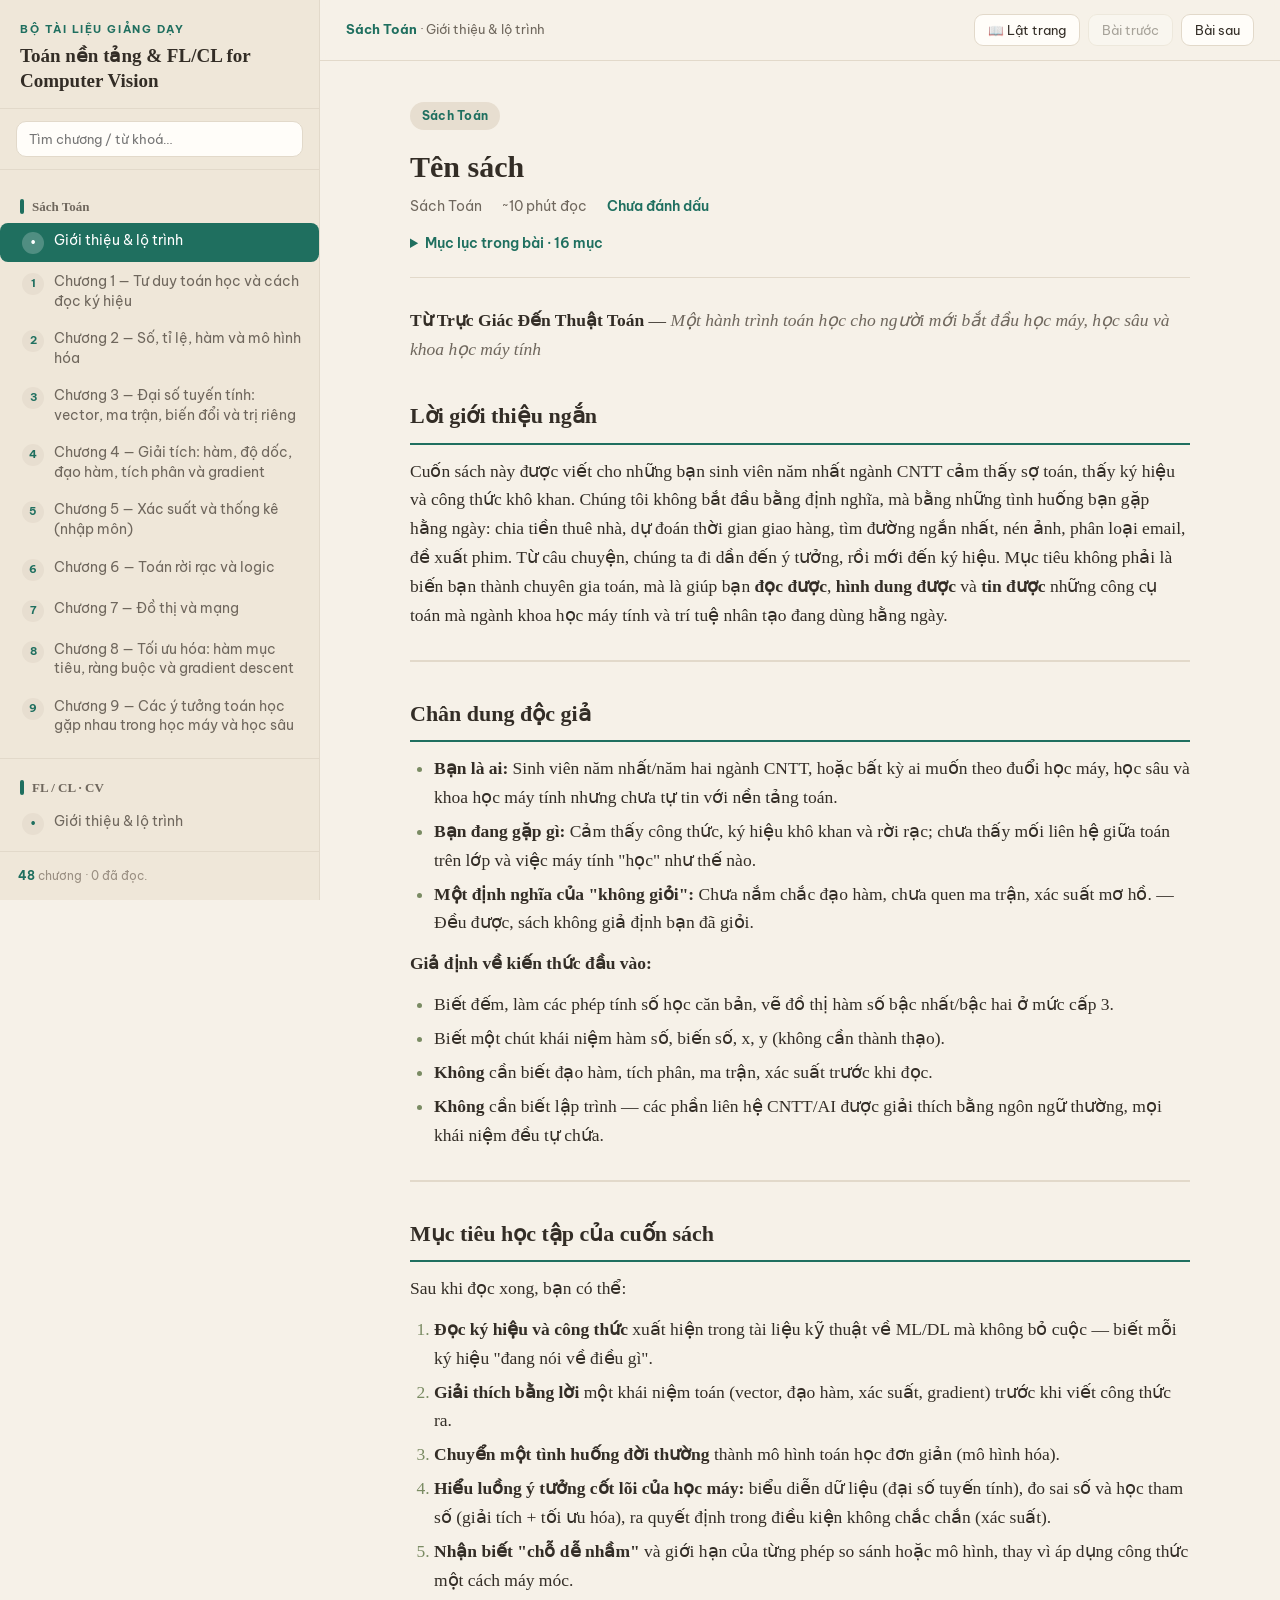
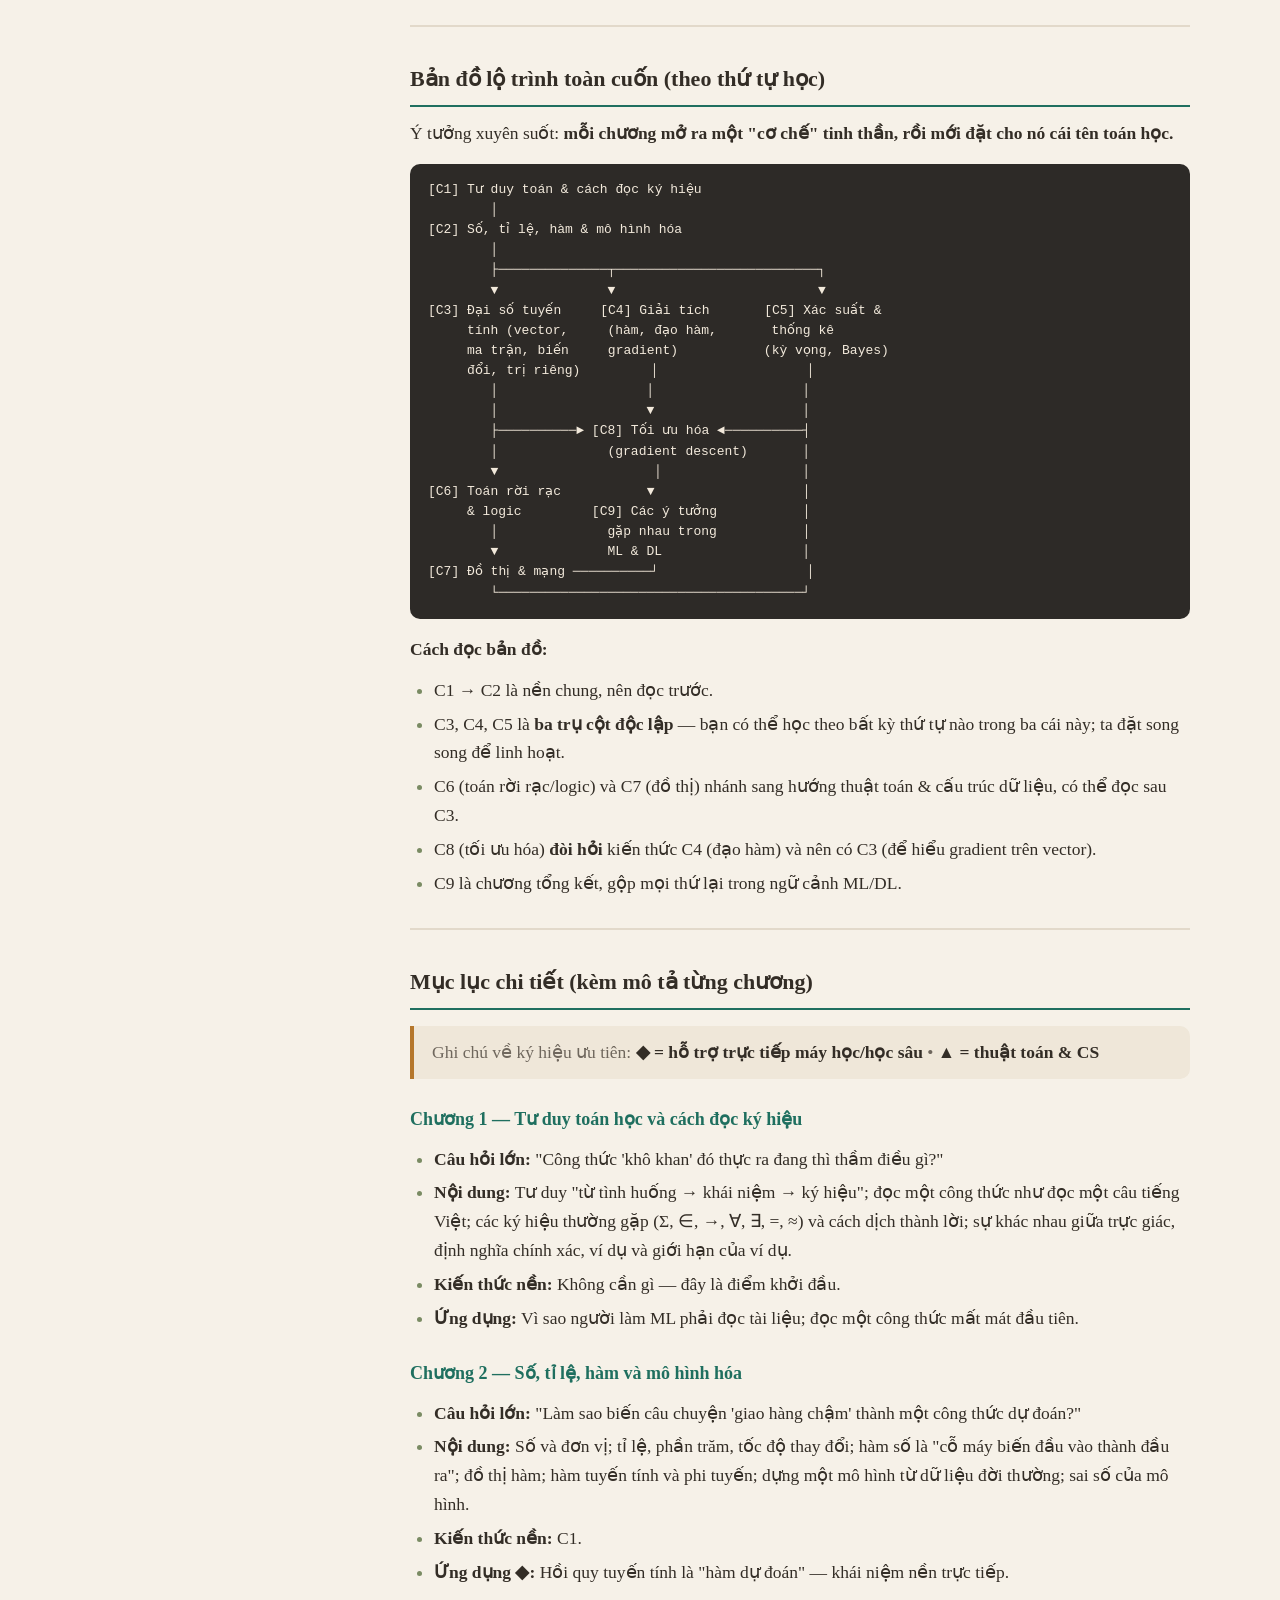
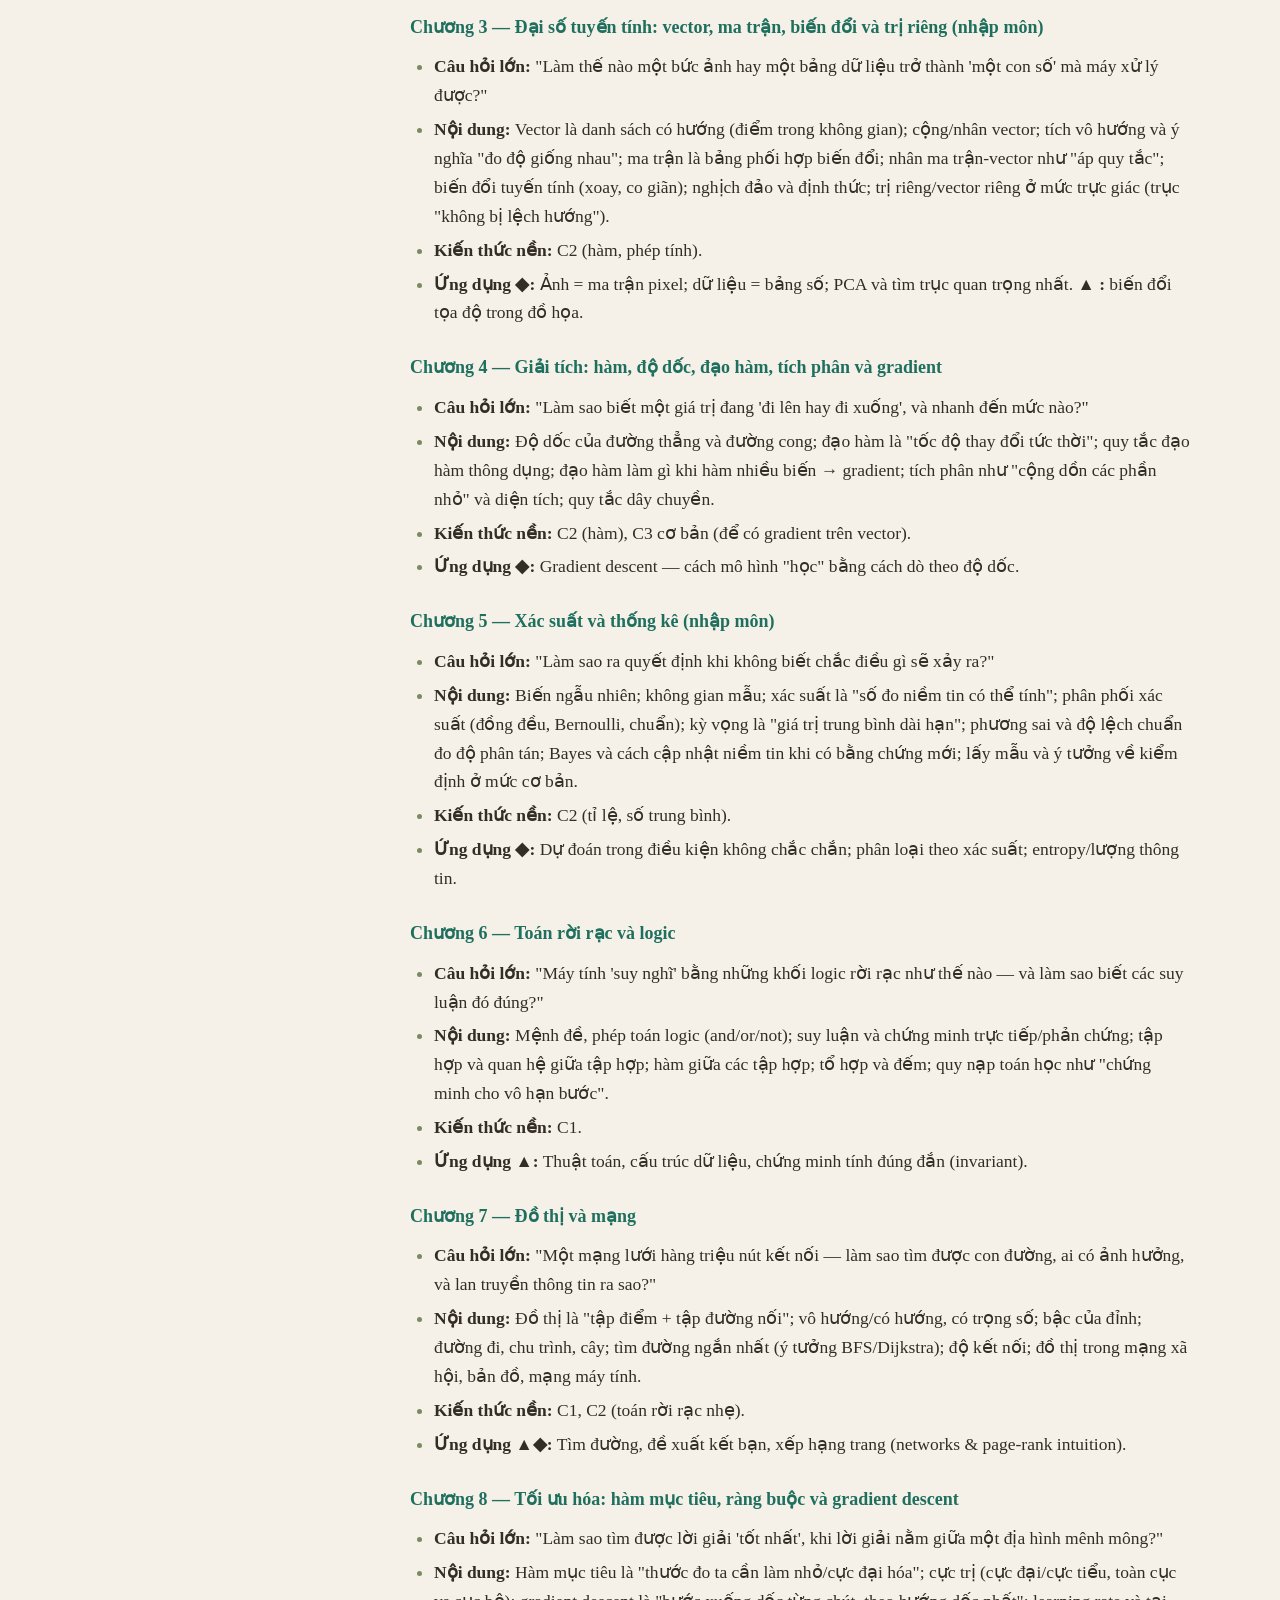
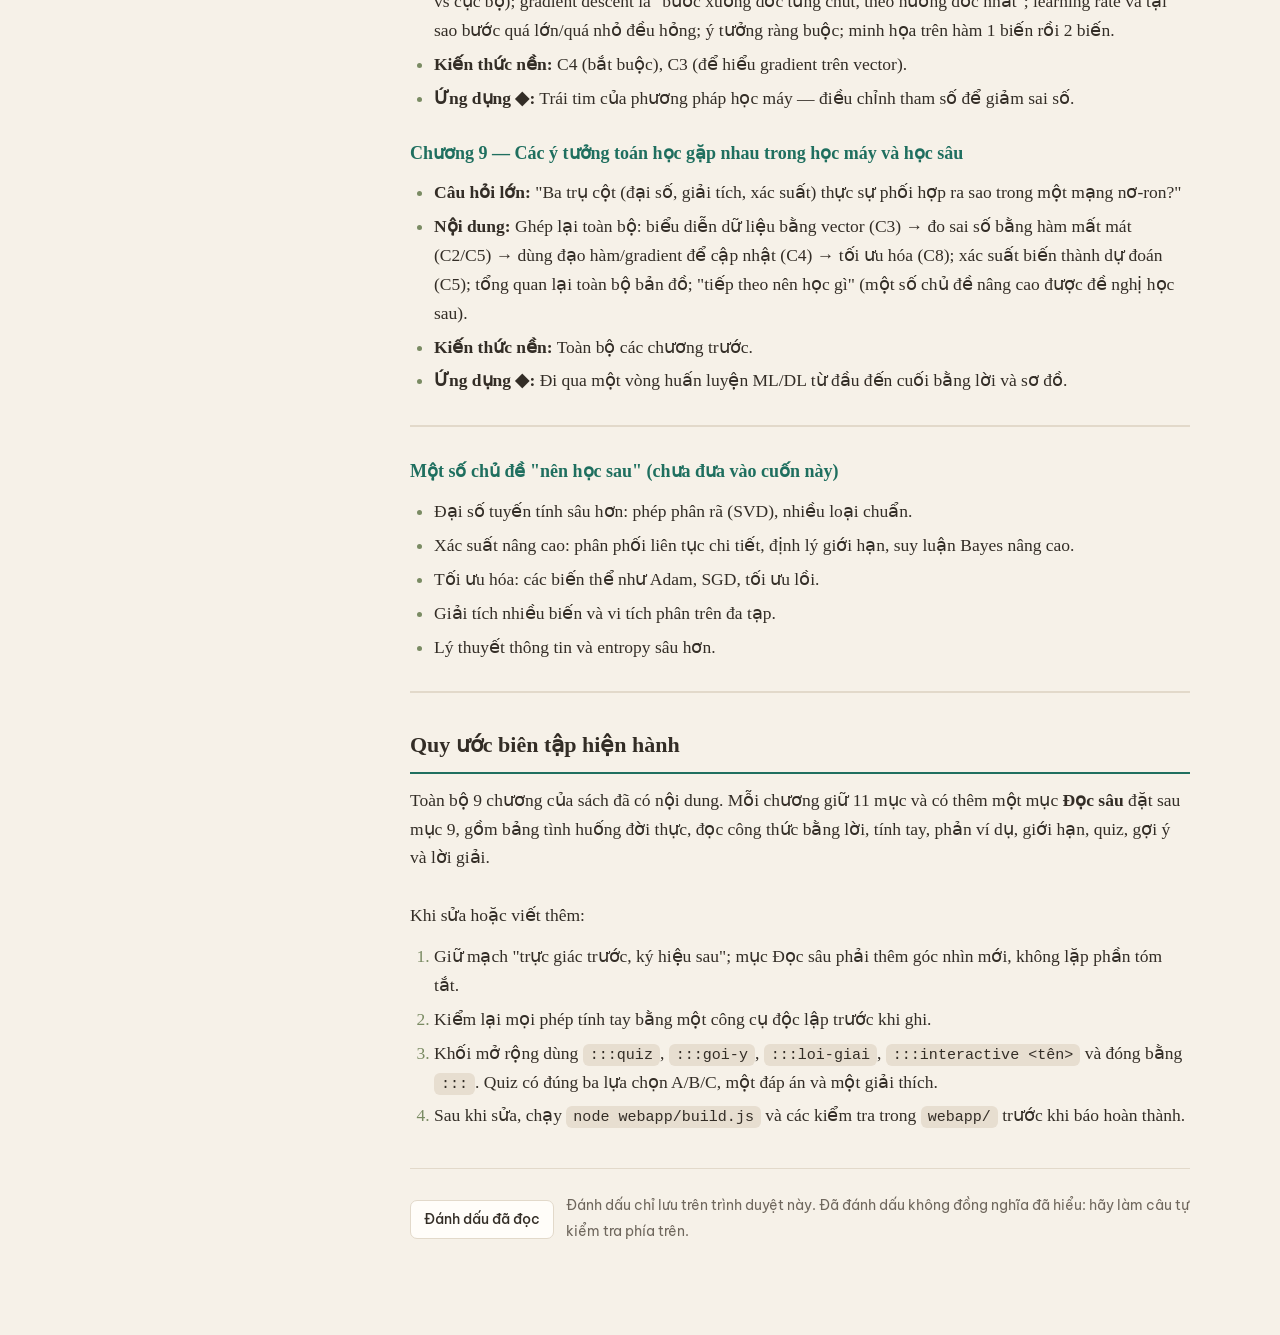
==== index.html @ 3b8aca7b "Publish AI for Math interactive reader Static GitHub Pages build with 50 chapters and 48 browser-bas" ====
<!DOCTYPE html>
<html lang="vi">
<head>
<meta charset="utf-8">
<meta name="viewport" content="width=device-width, initial-scale=1.0">
<title>Kho Tài Liệu Toán &amp; FL/CL-CV</title>
<link rel="preconnect" href="https://fonts.googleapis.com">
<link rel="preconnect" href="https://fonts.gstatic.com" crossorigin>
<link href="https://fonts.googleapis.com/css2?family=Be+Vietnam+Pro:wght@400;500;600;700&family=Noto+Serif+Vietnamese:wght@400;600;700&display=swap" rel="stylesheet">
<style>/* ================== Phong cách tối giản, ấm, responsive ================== */
:root{
  --bg:#f6f1e8;
  --bg-2:#efe7d9;
  --panel:#fffdf9;
  --ink:#332d26;
  --ink-2:#6f675d;
  --muted:#9a8f82;
  --line:#e2d9ca;
  --accent:#1f6f5f;
  --accent-2:#7a8b63;
  --warn:#b5772c;
  --chip:#e7ded0;
  --code-bg:#2d2a27;
  --code-ink:#f2e9db;
  --serif:"Noto Serif Vietnamese","Georgia","Times New Roman",serif;
  --sans:"Be Vietnam Pro",-apple-system,BlinkMacSystemFont,"Segoe UI",Roboto,Arial,sans-serif;
}
*{box-sizing:border-box;margin:0;padding:0}
html{scroll-behavior:smooth}
body{background:var(--bg);color:var(--ink);font-family:var(--sans);line-height:1.65;-webkit-font-smoothing:antialiased}

/* ============ Layout chính ============ */
.app{display:flex;min-height:100vh}
.sidebar{
  width:320px;flex:none;position:sticky;top:0;height:100vh;
  background:var(--bg-2);border-right:1px solid var(--line);
  display:flex;flex-direction:column;
}
.main{flex:1;min-width:0;display:flex;flex-direction:column}

/* ============ Sidebar ============ */
.side-head{padding:20px 20px 14px;border-bottom:1px solid var(--line);flex-shrink:0}
.side-head .kicker{font-size:11px;letter-spacing:.14em;text-transform:uppercase;color:var(--accent);font-weight:700}
.side-head h1{font-family:var(--serif);font-size:19px;line-height:1.3;margin-top:6px;color:var(--ink)}
.side-search{padding:12px 16px;border-bottom:1px solid var(--line);flex-shrink:0}
.side-search input{
  width:100%;padding:9px 12px;border:1px solid var(--line);border-radius:10px;
  background:var(--panel);font-family:inherit;font-size:13px;color:var(--ink);
}
.side-search input:focus{outline:2px solid var(--accent-2);border-color:transparent}
.side-nav{flex:1;overflow-y:auto;padding:10px 0 24px;min-height:0}
.book-label{display:flex;align-items:center;gap:8px;padding:16px 20px 4px;font-family:var(--serif);font-weight:700;font-size:13px;color:var(--ink-2)}
.book-label.top{border-top:1px solid var(--line);margin-top:14px;padding-top:18px}
.book-label .bar{width:4px;height:15px;background:var(--accent);border-radius:2px}
.chapter{
  display:flex;gap:10px;align-items:flex-start;width:100%;text-align:left;
  padding:8px 18px 8px 22px;margin-top:2px;border:none;background:transparent;
  font-family:inherit;font-size:13.5px;line-height:1.45;color:var(--ink-2);
  cursor:pointer;border-radius:8px;word-break:break-word;
}
.chapter:hover{background:var(--chip);color:var(--ink)}
.chapter.active{background:var(--accent);color:#fff}
.chapter .num{
  flex:none;min-width:22px;height:22px;border-radius:11px;padding:0 5px;
  display:flex;align-items:center;justify-content:center;
  background:var(--chip);color:var(--accent);font-size:11px;font-weight:700;margin-top:1px;
}
.chapter.active .num{background:rgba(255,255,255,.22);color:#fff}
.chapter .t{flex:1}
.side-foot{padding:14px 18px;border-top:1px solid var(--line);flex-shrink:0;font-size:12px;color:var(--muted)}
.side-foot b{color:var(--accent)}

/* ============ Thanh trên ============ */
.topbar{
  display:flex;align-items:center;justify-content:space-between;gap:12px;
  padding:14px 26px;border-bottom:1px solid var(--line);
  position:sticky;top:0;background:rgba(246,241,232,.92);backdrop-filter:blur(5px);z-index:5;
}
.crumb{font-size:13px;color:var(--muted);min-width:0}
.crumb b{color:var(--accent)}
#crumbChap{color:var(--ink-2);overflow-wrap:anywhere}
.controls{display:flex;gap:8px;flex-wrap:wrap;justify-content:flex-end}
.navbtn{
  border:1px solid var(--line);background:var(--panel);color:var(--ink);
  padding:7px 13px;border-radius:9px;font-size:12.5px;cursor:pointer;font-family:inherit;
}
.navbtn:hover{border-color:var(--accent);color:var(--accent)}
.navbtn:disabled{opacity:.4;cursor:default}

/* ============ Nội dung bài học ============ */
.lesson{max-width:860px;width:100%;margin:0 auto;padding:40px 40px 90px}
.lesson-tag{
  display:inline-block;padding:4px 12px;border-radius:20px;margin-bottom:18px;
  background:var(--chip);color:var(--accent);font-size:12px;font-weight:700;letter-spacing:.02em;
}
.content{font-family:var(--serif);font-size:17.5px;color:var(--ink)}
.content h1{font-size:30px;line-height:1.25;margin-bottom:10px}
.content h2{font-size:22px;margin:34px 0 12px;padding-bottom:8px;border-bottom:2px solid var(--accent)}
.content h3{font-size:18px;margin:26px 0 8px;color:var(--accent)}
.content h4{font-size:16px;margin:20px 0 6px}
.content p{margin:12px 0}
.content strong{color:var(--ink)}
.content em{color:var(--ink-2)}
.content ul,.content ol{margin:10px 0 10px 24px}
.content li{margin:5px 0}
.content li::marker{color:var(--accent-2)}
.content a{color:var(--accent);text-decoration:none;border-bottom:1px solid var(--accent-2)}
.content blockquote{
  border-left:4px solid var(--warn);background:var(--bg-2);padding:12px 18px;margin:16px 0;
  border-radius:0 10px 10px 0;color:var(--ink-2);
}
.content blockquote em{color:inherit;font-weight:600}
.content p code,.content li code,.content h2 code,.content h3 code,.content td code{
  background:var(--chip);color:var(--ink);padding:2px 7px;border-radius:6px;
  font-size:.86em;font-family:ui-monospace,SFMono-Regular,Menlo,monospace;
}
.content pre{
  background:var(--code-bg);color:var(--code-ink);padding:16px 18px;border-radius:10px;
  overflow-x:auto;margin:16px 0;font-size:13px;line-height:1.55;
  font-family:ui-monospace,SFMono-Regular,Menlo,monospace;
}
.content pre code{background:none;color:inherit;padding:0;font-size:inherit}
.content table{border-collapse:collapse;margin:16px 0;width:100%;font-size:14.5px;font-family:var(--sans);display:block;overflow-x:auto}
.content th,.content td{border:1px solid var(--line);padding:8px 11px;text-align:left;vertical-align:top}
.content th{background:var(--chip);color:var(--accent);font-weight:700}
.content tr:nth-child(even) td{background:var(--bg-2)}
.content hr{border:none;border-top:2px solid var(--line);margin:30px 0}

/* ============ Nút ẩn/hiện sidebar (desktop) ============ */
.side-toggle{
  display:none;align-items:center;justify-content:center;
  position:fixed;z-index:40;top:12px;left:12px;width:40px;height:40px;
  border:1px solid var(--line);background:var(--panel);color:var(--ink);
  font-size:18px;border-radius:12px;cursor:pointer;box-shadow:0 2px 10px rgba(0,0,0,.08);
}
/* overlay */
.sb-overlay{display:none;position:fixed;inset:0;background:rgba(40,32,24,.4);z-index:20}

/* ============ Flipbook ============ */
.reading--flip .lesson{background:var(--panel);border:1px solid var(--line);border-radius:14px;box-shadow:0 14px 40px rgba(0,0,0,.10);margin-top:24px}
.flip-header{display:flex;align-items:center;justify-content:space-between;gap:10px;margin-bottom:20px;padding:10px 14px;background:var(--bg);border:1px solid var(--line);border-radius:10px}
.flip-header .flip-pages{font-size:13px;color:var(--muted);font-weight:600}
.flip-btn{border:1px solid var(--line);background:var(--panel);color:var(--ink);padding:6px 12px;border-radius:8px;cursor:pointer;font-size:13px}
.flip-btn:hover{border-color:var(--accent);color:var(--accent)}
.page-turn{animation:pageTurn .5s ease}
@keyframes pageTurn{0%{transform:rotateY(-10deg) scale(.99);opacity:.9}100%{transform:rotateY(0) scale(1);opacity:1}}

/* ============ Responsive ============ */
@media (max-width:960px){
  .sidebar{position:fixed;left:0;top:0;height:100vh;width:min(88vw,330px);transform:translateX(-100%);transition:transform .28s ease;z-index:30;box-shadow:8px 0 30px rgba(0,0,0,.12)}
  body.sb-open .sidebar{transform:translateX(0)}
  body.sb-open .sb-overlay{display:block}
  .side-toggle{display:flex}
  .lesson{padding:28px 20px 80px}
  .topbar{padding-left:64px}
  .side-head{padding-top:60px}
  .content{font-size:17px}
}
@media (max-width:560px){
  .topbar{align-items:flex-start;flex-direction:column;padding:12px 16px 12px 64px}
  .controls{width:100%;justify-content:flex-start}
  .crumb{font-size:12.5px}
  .content h1{font-size:25px}
  .lesson{padding:22px 16px 70px}
}
/* Bài mẫu: typography, SVG and controls are self-contained after build. */
.vector-lesson{font-family:var(--sans);font-size:1rem;line-height:1.8}
.vector-lesson h1{font-family:var(--serif);font-size:clamp(2rem,4vw,2.9rem);line-height:1.22;letter-spacing:-.035em;margin:14px 0 18px;max-width:650px}
.vector-lesson h2{font-family:var(--serif);font-size:1.6rem;line-height:1.4;margin:0 0 18px;letter-spacing:-.02em}
.vector-lesson h3{font-size:1.08rem;margin:20px 0 10px}
.vector-lesson p{margin:12px 0}
.vector-lesson strong{font-weight:650}
.vector-lesson .eyebrow{font-size:.8rem;text-transform:uppercase;letter-spacing:.13em;color:var(--accent);font-weight:700}
.vector-lesson .lede{font-size:1.12rem;color:var(--ink-2);max-width:650px}
.vector-lesson .reading-meta{font-size:.84rem;color:var(--ink-2);margin:22px 0}
.lab-nav{display:flex;flex-wrap:wrap;gap:6px 18px;border-top:1px solid var(--line);border-bottom:1px solid var(--line);padding:14px 0;margin:28px 0 38px}
.lab-nav button{font:inherit;font-size:.9rem;color:var(--accent);background:none;border:0;border-bottom:1px solid transparent;cursor:pointer;padding:3px 0}
.lab-nav button:hover{border-bottom-color:var(--accent)}
.vector-lesson section{margin:44px 0;scroll-margin-top:145px}
.lab-question{padding:20px 24px;background:var(--bg-2);border-left:3px solid var(--accent);margin:24px 0}
.lab-question p{margin:4px 0}
.lab-note{border-left:3px solid var(--warn);padding:4px 18px;margin:20px 0;color:var(--ink-2);font-size:.94rem}
.lab-table-wrap{overflow-x:auto;border:1px solid var(--line);border-radius:10px;margin:22px 0}
.lab-table{border-collapse:collapse;width:100%;min-width:580px;text-align:left;font-size:.9rem;line-height:1.6}
.lab-table th{background:var(--bg-2);font-weight:600;color:var(--accent)}
.lab-table th,.lab-table td{padding:14px 16px;border-bottom:1px solid var(--line);vertical-align:top}
.lab-table tr:last-child td{border-bottom:0}
.lab-table td:first-child{font-weight:600;min-width:120px}
.lab-equation{font-family:var(--serif);text-align:center;background:var(--panel);border:1px solid var(--line);border-radius:10px;margin:18px 0;padding:22px 15px;font-size:1.25rem;overflow-x:auto}
.lab-equation small{display:block;font:400 .9rem/1.7 var(--sans);color:var(--ink-2);margin-top:12px}
.lab-fraction{display:inline-flex;vertical-align:middle;flex-direction:column;line-height:1.45;margin:0 5px;text-align:center}
.lab-fraction>span:first-child{border-bottom:1px solid currentColor;padding:0 9px 3px}
.lab-fraction>span:last-child{padding-top:3px}
.vector-lesson code{font-family:ui-monospace,monospace;font-size:.9em;background:var(--chip);padding:2px 5px;border-radius:4px}
.vector-lesson a{color:var(--accent);text-underline-offset:4px}
.vector-lesson ul,.vector-lesson ol{margin:14px 0 14px 24px}
.vector-lesson li{padding-left:4px;margin:8px 0}
.lab-worked{display:grid;grid-template-columns:34px 1fr;gap:12px;margin:20px 0}
.lab-worked .step{color:var(--accent);font-weight:700;border-top:1px solid var(--accent);padding-top:12px}
.lab-worked p{margin:8px 0 20px}
.lab-worked h3{margin:8px 0 4px}
.lab-workbench{background:var(--panel);border:1px solid var(--line);border-radius:14px;overflow:hidden;margin:24px 0}
.lab-workbench-head{display:flex;align-items:center;justify-content:space-between;gap:12px;padding:18px 22px;border-bottom:1px solid var(--line)}
.lab-workbench-head h3{margin:0;font-size:1rem}
.lab-btn{font:500 .88rem/1.5 var(--sans);padding:8px 13px;border:1px solid var(--line);border-radius:7px;background:var(--panel);color:var(--ink);cursor:pointer}
.lab-btn:hover{border-color:var(--accent);color:var(--accent)}
.lab-btn[aria-pressed=true]{border-color:var(--accent);background:var(--accent);color:white}
.lab-presets{display:flex;flex-wrap:wrap;gap:7px;padding:18px 22px 0}
.lab-body{display:grid;grid-template-columns:minmax(0,1.25fr) minmax(210px,1fr);align-items:center;gap:20px;padding:16px 22px 22px}
.lab-plot{min-width:0}
.lab-plot svg{display:block;width:100%;height:auto;max-height:380px;background:#faf8f3;border:1px solid var(--line);border-radius:10px}
.lab-plot figcaption{font-size:.82rem;color:var(--ink-2);margin:9px 0 0}
.lab-control{margin:14px 0 22px}
.lab-control label{display:flex;justify-content:space-between;gap:6px;font-size:.9rem;font-weight:500}
.lab-control output{font-variant-numeric:tabular-nums;color:var(--accent);font-weight:700}
.lab-control input{width:100%;accent-color:var(--accent);height:30px;margin-top:5px;cursor:pointer}
.lab-control .range-ends{display:flex;justify-content:space-between;font-size:.78rem;color:var(--ink-2)}
.lab-values{display:grid;grid-template-columns:repeat(4,minmax(0,1fr));border-top:1px solid var(--line)}
.lab-values>div{padding:14px 10px;text-align:center;border-right:1px solid var(--line)}
.lab-values>div:last-child{border:0}
.lab-values dt{color:var(--ink-2);font-size:.82rem}
.lab-values dd{font-family:var(--serif);font-weight:600;font-size:1.45rem;font-variant-numeric:tabular-nums;line-height:1.5;margin:4px 0}
.lab-values dd.is-undefined{font-family:var(--sans);font-size:.85rem;line-height:2.5}
.lab-observation{border-top:1px solid var(--line);padding:15px 22px;background:#edf2e9;font-size:.92rem;min-height:80px}
.lab-observation p{margin:0}
.lab-a{color:#1f6f5f;font-weight:700}
.lab-b{color:#ad542f;font-weight:700}
.lab-coordinate{font-size:.88rem;color:var(--ink-2);margin:2px 0 12px;min-height:48px;font-variant-numeric:tabular-nums}
.lab-exercise{border-top:1px solid var(--line);padding:22px 0}
.lab-exercise h3{margin:0 0 10px}
.lab-exercise details{border:1px solid var(--line);border-radius:8px;margin:10px 0;padding:11px 15px}
.lab-exercise summary{cursor:pointer;font-size:.94rem;color:var(--accent);font-weight:600}
.lab-exercise details p{font-size:.94rem;margin-bottom:3px}
.lab-quiz{border:1px solid var(--line);border-radius:10px;padding:20px;margin:24px 0;background:var(--panel)}
.lab-quiz legend{padding:0 8px;font-weight:600}
.lab-quiz label{display:block;border-radius:6px;padding:10px 8px;cursor:pointer;font-size:.95rem}
.lab-quiz label:hover{background:var(--bg-2)}
.lab-quiz input{margin-right:8px;accent-color:var(--accent)}
.lab-feedback{font-weight:500;min-height:1.8em;color:var(--accent);margin:12px 0 0}
.lab-complete{border-top:2px solid var(--accent);padding-top:24px;margin-top:38px}
.lab-complete .lab-btn{background:var(--accent);color:white;border-color:var(--accent)}
.empty-search{margin:18px;color:var(--ink-2);font-size:.88rem}
:where(button,a,input,summary):focus-visible{outline:3px solid var(--warn);outline-offset:4px}
@media(max-width:600px){.lab-body{grid-template-columns:1fr;padding:16px}.lab-workbench-head{padding:16px}.lab-presets{padding:16px 16px 0}.lab-values{grid-template-columns:repeat(2,minmax(0,1fr))}.lab-values>div:nth-child(-n+2){border-bottom:1px solid var(--line)}.lab-values>div:nth-child(2){border-right:0}.lab-values>div:nth-child(3){border-right:1px solid var(--line)}.lab-control{margin:8px 0 16px}.lab-coordinate{min-height:0}.lab-observation{padding:16px}.vector-lesson h1{font-size:2rem}.lab-nav{gap:6px 15px}.lab-question{padding:16px}.lab-equation{font-size:1.12rem}}
@media(prefers-reduced-motion:reduce){html{scroll-behavior:auto}.sidebar{transition:none}.page-turn{animation:none}}

.learning-experiment{font-family:var(--sans);background:var(--panel);border:1px solid var(--line);border-radius:12px;margin:26px 0;overflow:hidden}
.experiment-head{display:flex;align-items:center;justify-content:space-between;gap:12px;padding:18px 20px;border-bottom:1px solid var(--line)}
.content .experiment-head h3{font-family:var(--sans);font-size:1rem;margin:0;color:var(--ink)}
.content .experiment-prompt{font-size:.95rem;color:var(--ink-2);margin:16px 20px}
.experiment-body{display:grid;grid-template-columns:minmax(0,1fr) minmax(0,1fr);gap:22px;padding:0 20px 20px;align-items:center}
.experiment-visual svg{width:100%;height:auto;background:#faf8f3;border:1px solid var(--line);border-radius:8px}
.experiment-control{font-size:.9rem;margin:12px 0 20px;line-height:1.5}
.experiment-control label{display:block;font-weight:500;margin-bottom:5px}
.experiment-control>div{display:flex;align-items:center;gap:10px}
.experiment-control input{width:100%;min-width:0;accent-color:var(--accent);height:28px}
.experiment-control select{font:inherit;font-size:.9rem;width:100%;padding:7px 9px;border:1px solid var(--line);border-radius:6px;background:#fff;color:var(--ink)}
.experiment-toggle label{display:flex;align-items:center;gap:9px;font-weight:500;margin:0;cursor:pointer}
.experiment-toggle input{width:18px;height:18px;min-width:18px;accent-color:var(--accent);cursor:pointer}
.experiment-control output{font-weight:600;color:var(--accent);min-width:44px;text-align:right;font-variant-numeric:tabular-nums}
.experiment-results{display:flex;flex-wrap:wrap;border-top:1px solid var(--line)}
.experiment-results>div{flex:1;min-width:120px;padding:14px;text-align:center;border-right:1px solid var(--line);font:400 .8rem/1.6 var(--sans)}
.experiment-results strong{display:block;font-family:var(--serif);font-size:1.3rem;line-height:1.5;margin-top:6px;overflow-wrap:anywhere}
.content .experiment-observation{background:#edf2e9;font:400 .9rem/1.8 var(--sans);padding:16px 20px;margin:0}
.learning-quiz{font-family:var(--sans);margin:26px 0;background:var(--panel);border:1px solid var(--line);border-radius:10px;padding:20px}
.learning-quiz fieldset{border:0;min-width:0}
.learning-quiz legend{font-weight:650;color:var(--accent);font-size:1rem;line-height:1.7;margin-bottom:14px}
.learning-quiz label{display:flex;align-items:flex-start;gap:10px;font-size:.95rem;line-height:1.7;padding:10px 8px;border-radius:6px;cursor:pointer}
.learning-quiz label:hover{background:var(--bg-2)}
.learning-quiz input{accent-color:var(--accent);margin-top:7px;flex:none}
.learning-quiz button{margin-top:12px}
.learning-feedback{font-size:.94rem;line-height:1.8;color:var(--accent);margin-top:14px}
.learning-feedback[data-state="wrong"]{color:var(--warn)}
.content .learning-detail{border:1px solid var(--line);border-radius:8px;padding:12px 16px;margin:14px 0;font-size:1rem}
.learning-detail summary{font-family:var(--sans);color:var(--accent);font-weight:600;cursor:pointer}
.learning-detail[open] summary{margin-bottom:12px}
.reading-tools{font-family:var(--sans);border-bottom:1px solid var(--line);padding-bottom:22px;margin:0 0 28px}
.reading-meta-row{display:flex;flex-wrap:wrap;align-items:center;gap:12px 20px;font-size:.85rem;color:var(--ink-2);margin:10px 0}
.reading-status{color:var(--accent);font-weight:600}
.reading-tools details{margin-top:14px;font-size:.9rem}
.reading-tools summary{color:var(--accent);cursor:pointer;font-weight:600}
.reading-toc{display:grid;gap:0;margin-top:12px;padding-left:18px;max-height:300px;overflow-y:auto;width:100%;min-width:0;box-sizing:border-box;overflow-x:hidden}
.reading-toc button{font:400 .9rem/1.6 var(--sans);background:none;border:0;text-align:left;color:var(--ink-2);cursor:pointer;padding:7px 2px;width:100%;min-width:0;white-space:normal;overflow-wrap:anywhere}
.reading-toc button[data-level="3"]{padding-left:24px;font-size:.86rem}
.reading-toc button:hover{color:var(--accent);text-decoration:underline}
.reading-completion{display:flex;flex-wrap:wrap;gap:12px;align-items:center;border-top:1px solid var(--line);margin-top:38px;padding-top:24px;font:400 .9rem/1.8 var(--sans)}
.reading-completion button[aria-pressed=true]{background:var(--accent);color:#fff}
.reading-completion p{flex:1;min-width:220px;color:var(--ink-2);margin:0}
.reading-resume{display:block;text-align:left;width:calc(100% - 32px);margin:0 16px 10px;font-size:.82rem;line-height:1.6}
.reading-resume[hidden]{display:none}
.content h2{scroll-margin-top:130px}
.content h3{scroll-margin-top:130px}
.content .chapter-enrichment{border-top:3px solid var(--accent);padding-top:24px}
.content .learning-warning{padding:14px;border-left:3px solid var(--warn);background:var(--bg-2)}
.content code{overflow-wrap:anywhere}
.content p,.content li,.content td,.content th,.content strong{overflow-wrap:anywhere}
.content pre code{overflow-wrap:normal}
.content h1{overflow-wrap:anywhere}
@media(max-width:600px){.experiment-body{grid-template-columns:1fr}.experiment-results>div{min-width:45%;border-bottom:1px solid var(--line)}.experiment-head{padding:16px}.learning-quiz{padding:16px}.reading-toc{padding-left:8px}.content h2,.content h3{scroll-margin-top:160px}}

</style>
</head>
<body>
<button class="side-toggle" id="sideToggle" aria-label="Ẩn/hiện mục lục" aria-expanded="false" aria-controls="sidebar" title="Ẩn/hiện mục lục">☰</button>
<div class="sb-overlay" id="sbOverlay"></div>
<div class="app">
  <!-- ===== Sidebar lộ trình ===== -->
  <aside class="sidebar" id="sidebar">
    <div class="side-head">
      <div class="kicker">Bộ tài liệu giảng dạy</div>
      <h1>Toán nền tảng &amp; FL/CL for Computer Vision</h1>
    </div>
    <div class="side-search">
      <input id="search" type="search" aria-label="Tìm trong tài liệu" placeholder="Tìm chương / từ khoá…">
    </div>
    <button class="lab-btn reading-resume" id="readingResume" hidden>Đọc tiếp bài gần nhất</button>
    <nav class="side-nav" id="sideNav"></nav>
    <div class="side-foot">
      <b id="statChapters">0</b> chương · <span id="readingProgress">0</span> đã đọc.
    </div>
  </aside>

  <!-- ===== Main ===== -->
  <div class="main">
    <header class="topbar">
      <div class="crumb"><b id="crumbBook">Kho tài liệu</b> <span id="crumbChap"></span></div>
      <div class="controls">
        <button class="navbtn" id="btnFlip" title="Lật trang flipbook">📖 Lật trang</button>
        <button class="navbtn" id="btnPrev">Bài trước</button>
        <button class="navbtn" id="btnNext">Bài sau</button>
      </div>
    </header>
    <article class="lesson" id="lesson"></article>
  </div>
</div>

<!-- ====== Dữ liệu (được build.js điền) ====== -->
<script id="flatData" type="application/json">[{"bi":0,"ci":0,"file":"00_LoTrinh_MucLuc.md","num":0,"title":"Giới thiệu & lộ trình"},{"bi":0,"ci":1,"file":"Chuong_01_Tu_duy_toan_hoc_va_cach_doc_ky_hieu.md","num":1,"title":"Chương 1 — Tư duy toán học và cách đọc ký hiệu"},{"bi":0,"ci":2,"file":"Chuong_02_So_ti_le_ham_va_mo_hinh_hoa.md","num":2,"title":"Chương 2 — Số, tỉ lệ, hàm và mô hình hóa"},{"bi":0,"ci":3,"file":"Chuong_03_Dai_so_tuyen_tinh_vector_ma_tran.md","num":3,"title":"Chương 3 — Đại số tuyến tính: vector, ma trận, biến đổi và trị riêng"},{"bi":0,"ci":4,"file":"Chuong_04_Giai_tich_dao_ham_gradient_tich_phan.md","num":4,"title":"Chương 4 — Giải tích: hàm, độ dốc, đạo hàm, tích phân và gradient"},{"bi":0,"ci":5,"file":"Chuong_05_Xac_suat_va_thong_ke.md","num":5,"title":"Chương 5 — Xác suất và thống kê (nhập môn)"},{"bi":0,"ci":6,"file":"Chuong_06_Toan_roi_rac_va_logic.md","num":6,"title":"Chương 6 — Toán rời rạc và logic"},{"bi":0,"ci":7,"file":"Chuong_07_Do_thi_va_mang.md","num":7,"title":"Chương 7 — Đồ thị và mạng"},{"bi":0,"ci":8,"file":"Chuong_08_Toi_uu_hoa_gradient_descent.md","num":8,"title":"Chương 8 — Tối ưu hóa: hàm mục tiêu, ràng buộc và gradient descent"},{"bi":0,"ci":9,"file":"Chuong_09_Cac_y_tuong_gap_nhau_trong_ML_DL.md","num":9,"title":"Chương 9 — Các ý tưởng toán học gặp nhau trong học máy và học sâu"},{"bi":1,"ci":0,"file":"00_LoTrinh_MucLuc.md","num":0,"title":"Giới thiệu & lộ trình"},{"bi":1,"ci":1,"file":"Chuong_01_Kiem_tra_dau_vao_va_dinh_vi.md","num":1,"title":"Chương 1.1 — Kiểm tra đầu vào & định vị (Giai đoạn 1)"},{"bi":1,"ci":2,"file":"Chuong_02_Doc_du_lieu_va_to_chuc_thi_nghiem.md","num":2,"title":"Chương 1.2 — Đọc dữ liệu & tổ chức thí nghiệm (Giai đoạn 1)"},{"bi":1,"ci":3,"file":"Chuong_03_Numpy_cho_ML.md","num":3,"title":"Chương 1.3 — NumPy cho ML (Giai đoạn 1)"},{"bi":1,"ci":4,"file":"Chuong_04_PyTorch_co_ban.md","num":4,"title":"Chương 1.4 — PyTorch cơ bản (Giai đoạn 1)"},{"bi":1,"ci":5,"file":"Chuong_05_Git_venv_to_chuc_thi_nghiem.md","num":5,"title":"Chương 1.5 — Git, môi trường ảo & tổ chức thí nghiệm (Giai đoạn 1)"},{"bi":1,"ci":6,"file":"Chuong_06_G2_Dai_cuong_cac_nhanh_ML.md","num":6,"title":"Chương 2.1 — Ba họ bài toán học máy: giám sát, không giám sát, tăng cường (Giai đoạn 2)"},{"bi":1,"ci":7,"file":"Chuong_07_G2_Du_lieu_dac_trung_nhan_loss.md","num":7,"title":"Chương 2.2 — Dữ liệu, đặc trưng, nhãn, dự đoán và hàm mất mát (Giai đoạn 2)"},{"bi":1,"ci":8,"file":"Chuong_08_G2_Train_validation_test.md","num":8,"title":"Chương 2.3 — Tập train, validation và test (Giai đoạn 2)"},{"bi":1,"ci":9,"file":"Chuong_09_G2_Hoi_quy_tuyen_tinh_logistic.md","num":9,"title":"Chương 2.4 — Hồi quy tuyến tính & hồi quy logistic (Giai đoạn 2)"},{"bi":1,"ci":10,"file":"Chuong_10_G2_Overfit_underfit_regularization_bias_variance.md","num":10,"title":"Chương 2.5 — Overfitting, underfitting, regularization và đánh đổi bias–variance (Giai đoạn 2)"},{"bi":1,"ci":11,"file":"Chuong_11_G2_Gradient_descent_co_ban.md","num":11,"title":"Chương 2.6 — Gradient descent ở mức trực quan và toán học cơ bản (Giai đoạn 2)"},{"bi":1,"ci":12,"file":"Chuong_12_G2_Chi_so_danh_gia.md","num":12,"title":"Chương 2.7 — Chỉ số đánh giá (Giai đoạn 2)"},{"bi":1,"ci":13,"file":"Chuong_13_G2_Ro_ri_du_lieu_sai_lam_thiet_ke_thi_nghiem.md","num":13,"title":"Chương 2.8 — Rò rỉ dữ liệu và các sai lầm trong thiết kế thí nghiệm (Giai đoạn 2)"},{"bi":1,"ci":14,"file":"Chuong_14_G3_Neuron_tang_activation_forward_backward.md","num":14,"title":"Chương 3.1–3.3 — Neuron, các tầng, hàm kích hoạt & lan truyền xuôi–ngược (Giai đoạn 3)"},{"bi":1,"ci":15,"file":"Chuong_15_G3_Minibatch_optimizer_learning_rate.md","num":15,"title":"Chương 3.4–3.5 — Hàm mất mát, mini-batch, optimizer và learning rate (Giai đoạn 3)"},{"bi":1,"ci":16,"file":"Chuong_16_G3_Khoi_tao_chuan_hoa_regularization.md","num":16,"title":"Chương 3.6 — Khởi tạo trọng số, chuẩn hóa và regularization (Giai đoạn 3)"},{"bi":1,"ci":17,"file":"Chuong_17_G3_Doc_duong_cong_huan_luyen_chan_doan.md","num":17,"title":"Chương 3.7 — Đọc đường cong huấn luyện & chẩn đoán các trường hợp model không học (Giai đoạn 3)"},{"bi":1,"ci":18,"file":"Chuong_18_G4_Anh_so_pixel_convolution_pooling.md","num":18,"title":"Chương 4.1–4.3 — Ảnh số, phân loại ảnh, convolution/padding/stride/pooling (Giai đoạn 4)"},{"bi":1,"ci":19,"file":"Chuong_19_G4_CNN_kien_truc_augmentation_transfer.md","num":19,"title":"Chương 4.4–4.5 — Kiến trúc CNN, augmentation và transfer learning (Giai đoạn 4)"},{"bi":1,"ci":20,"file":"Chuong_20_G4_Phan_loai_nhieu_lop_mat_can_bang_lop.md","num":20,"title":"Chương 4.6 — Phân loại nhiều lớp và mất cân bằng lớp (Giai đoạn 4)"},{"bi":1,"ci":21,"file":"Chuong_21_G4_Detection_Segmentation_Phan_tich_loi.md","num":21,"title":"Chương 4.7–4.8 — Detection/Segmentation và phân tích lỗi của mô hình thị giác (Giai đoạn 4)"},{"bi":1,"ci":22,"file":"Chuong_22_G5_Embedding_Attention_Transformer_ViT.md","num":22,"title":"Chương 5.1–5.4 — Embedding, attention/self-attention, Transformer và Vision Transformer (Giai đoạn 5)"},{"bi":1,"ci":23,"file":"Chuong_23_G5_Pretraining_finetune_linear_probing.md","num":23,"title":"Chương 5.5–5.6 — Pretraining, fine-tuning, inference; frozen backbone, linear probing & tinh chỉnh một phần (Giai đoạn 5)"},{"bi":1,"ci":24,"file":"Chuong_24_G5_Mo_hinh_nen_tang_multimodal_gioi_han.md","num":24,"title":"Chương 5.7–5.9 — Mô hình nền tảng là gì (và không phải gì), mô hình đa phương thức & giới hạn (Giai đoạn 5)"},{"bi":1,"ci":25,"file":"Chuong_25_G6_Client_server_FL_vs_phan_tan_rounds.md","num":25,"title":"Chương 6.1–6.3 — Bài toán client–server, FL khác huấn luyện phân tán, và vòng truyền thông (Giai đoạn 6)"},{"bi":1,"ci":26,"file":"Chuong_26_G6_FedAvg.md","num":26,"title":"Chương 6.4 — Federated Averaging (FedAvg): phương pháp khởi đầu của học liên kết (Giai đoạn 6)"},{"bi":1,"ci":27,"file":"Chuong_27_G6_NonIID_can_bang_client_sampling_local_epochs.md","num":27,"title":"Chương 6.5–6.6 — Dữ liệu non-IID, mất cân bằng client, client sampling, local epochs & số vòng truyền thông (Giai đoạn 6)"},{"bi":1,"ci":28,"file":"Chuong_28_G6_Cost_model_danh_gia_so_voi_tap_trung.md","num":28,"title":"Chương 6.7–6.8 — Chi phí truyền thông/tài nguyên và đánh giá FL so với huấn luyện tập trung (Giai đoạn 6)"},{"bi":1,"ci":29,"file":"Chuong_29_G6_Privacy_Secure_Aggregation_DP_gioi_han.md","num":29,"title":"Chương 6.9 – 6.10 — Quyền riêng tư: Secure Aggregation & Differential Privacy (nhập môn), và các giới hạn bảo mật / độ tin cậy (Giai đoạn 6)"},{"bi":1,"ci":30,"file":"Chuong_30_G7_Du_lieu_lien_tuc_catastrophic_forgetting.md","num":30,"title":"Chương 7.1–7.2 — Dữ liệu đến theo luồng / chuỗi nhiệm vụ, và catastrophic forgetting (Giai đoạn 7)"},{"bi":1,"ci":31,"file":"Chuong_31_G7_Task_class_domain_incremental_3_ho_phuong_phap.md","num":31,"title":"Chương 7.3–7.4 — Task / Class / Domain-incremental, và ba họ phương pháp CL: rehearsal, regularization, kiến trúc (Giai đoạn 7)"},{"bi":1,"ci":32,"file":"Chuong_32_G7_Danh_gia_CL_hoc_moi_giu_cu.md","num":32,"title":"Chương 7.5–7.6 — Học lớp mới / thích nghi miền, và đánh giá CL: khả năng học mới vs giữ kiến thức cũ (Giai đoạn 7)"},{"bi":1,"ci":33,"file":"Chuong_33_G7_Gioi_han_bo_nho_privacy_du_lieu_luu_lai.md","num":33,"title":"Chương 7.7 — Giới hạn của CL: bộ nhớ, quyền riêng tư và dữ liệu được lưu lại (Giai đoạn 7)"},{"bi":1,"ci":34,"file":"Chuong_34_G8_Ket_hop_FL_CL_CV_1.md","num":34,"title":"Chương 8.1–8.4 — Kết hợp FL + CL + CV: nhiều client khác nhau, dữ liệu thay đổi theo thời gian, học lớp mới không quên cũ, và dùng pretrained trong liên kết (Giai đoạn 8)"},{"bi":1,"ci":35,"file":"Chuong_35_G8_Huong_ket_hop_FL_CL_drift_tradeoff.md","num":35,"title":"Chương 8.5–8.7 — Các hướng kết hợp FL + CL; client drift, non-IID, forgetting, cập nhật không đồng bộ; và đánh đổi (Giai đoạn 8)"},{"bi":1,"ci":36,"file":"Chuong_36_G8_Ablation_gia_dinh_dieu_kien_that_bai.md","num":36,"title":"Chương 8.8–8.9 — Xác định đóng góp đến từ đâu (ablation), và giả định / điều kiện thất bại của mỗi phương pháp (Giai đoạn 8)"},{"bi":1,"ci":37,"file":"Chuong_37_G9_Doc_nghien_cuu_baseline_ablation_chia_du_lieu.md","num":37,"title":"Chương 9.1–9.3 — Đọc nghiên cứu: cấu trúc, baseline vs ablation, và kiểm tra cách chia dữ liệu/client/nhiệm vụ (Giai đoạn 9)"},{"bi":1,"ci":38,"file":"Chuong_38_G9_Chi_so_cost_phat_hien_phong_dai_tai_hien.md","num":38,"title":"Chương 9.4–9.6 — Đánh giá chỉ số / chi phí / giao tiếp, phát hiện kết luận vượt bằng chứng, và tái hiện một thí nghiệm nhỏ (Giai đoạn 9)"},{"bi":1,"ci":39,"file":"Chuong_39_G9_Bao_cao_tai_lap_du_an_cuoi.md","num":39,"title":"Chương 9.7–9.8 — Viết báo cáo tái lập được & dự án cuối lộ trình (Giai đoạn 9)"}]</script>
<script id="booksData" type="application/json">[{"fullTitle":"Từ Trực Giác Đến Thuật Toán — Sách toán nền tảng","shortLabel":"Sách Toán","chapters":[{"file":"00_LoTrinh_MucLuc.md","num":0,"title":"Giới thiệu & lộ trình"},{"file":"Chuong_01_Tu_duy_toan_hoc_va_cach_doc_ky_hieu.md","num":1,"title":"Chương 1 — Tư duy toán học và cách đọc ký hiệu"},{"file":"Chuong_02_So_ti_le_ham_va_mo_hinh_hoa.md","num":2,"title":"Chương 2 — Số, tỉ lệ, hàm và mô hình hóa"},{"file":"Chuong_03_Dai_so_tuyen_tinh_vector_ma_tran.md","num":3,"title":"Chương 3 — Đại số tuyến tính: vector, ma trận, biến đổi và trị riêng"},{"file":"Chuong_04_Giai_tich_dao_ham_gradient_tich_phan.md","num":4,"title":"Chương 4 — Giải tích: hàm, độ dốc, đạo hàm, tích phân và gradient"},{"file":"Chuong_05_Xac_suat_va_thong_ke.md","num":5,"title":"Chương 5 — Xác suất và thống kê (nhập môn)"},{"file":"Chuong_06_Toan_roi_rac_va_logic.md","num":6,"title":"Chương 6 — Toán rời rạc và logic"},{"file":"Chuong_07_Do_thi_va_mang.md","num":7,"title":"Chương 7 — Đồ thị và mạng"},{"file":"Chuong_08_Toi_uu_hoa_gradient_descent.md","num":8,"title":"Chương 8 — Tối ưu hóa: hàm mục tiêu, ràng buộc và gradient descent"},{"file":"Chuong_09_Cac_y_tuong_gap_nhau_trong_ML_DL.md","num":9,"title":"Chương 9 — Các ý tưởng toán học gặp nhau trong học máy và học sâu"}]},{"fullTitle":"Học Liên Kết & Học Liên Tục cho Thị Giác Máy Tính — Lộ trình 9 giai đoạn","shortLabel":"FL / CL · CV","chapters":[{"file":"00_LoTrinh_MucLuc.md","num":0,"title":"Giới thiệu & lộ trình"},{"file":"Chuong_01_Kiem_tra_dau_vao_va_dinh_vi.md","num":1,"title":"Chương 1.1 — Kiểm tra đầu vào & định vị (Giai đoạn 1)"},{"file":"Chuong_02_Doc_du_lieu_va_to_chuc_thi_nghiem.md","num":2,"title":"Chương 1.2 — Đọc dữ liệu & tổ chức thí nghiệm (Giai đoạn 1)"},{"file":"Chuong_03_Numpy_cho_ML.md","num":3,"title":"Chương 1.3 — NumPy cho ML (Giai đoạn 1)"},{"file":"Chuong_04_PyTorch_co_ban.md","num":4,"title":"Chương 1.4 — PyTorch cơ bản (Giai đoạn 1)"},{"file":"Chuong_05_Git_venv_to_chuc_thi_nghiem.md","num":5,"title":"Chương 1.5 — Git, môi trường ảo & tổ chức thí nghiệm (Giai đoạn 1)"},{"file":"Chuong_06_G2_Dai_cuong_cac_nhanh_ML.md","num":6,"title":"Chương 2.1 — Ba họ bài toán học máy: giám sát, không giám sát, tăng cường (Giai đoạn 2)"},{"file":"Chuong_07_G2_Du_lieu_dac_trung_nhan_loss.md","num":7,"title":"Chương 2.2 — Dữ liệu, đặc trưng, nhãn, dự đoán và hàm mất mát (Giai đoạn 2)"},{"file":"Chuong_08_G2_Train_validation_test.md","num":8,"title":"Chương 2.3 — Tập train, validation và test (Giai đoạn 2)"},{"file":"Chuong_09_G2_Hoi_quy_tuyen_tinh_logistic.md","num":9,"title":"Chương 2.4 — Hồi quy tuyến tính & hồi quy logistic (Giai đoạn 2)"},{"file":"Chuong_10_G2_Overfit_underfit_regularization_bias_variance.md","num":10,"title":"Chương 2.5 — Overfitting, underfitting, regularization và đánh đổi bias–variance (Giai đoạn 2)"},{"file":"Chuong_11_G2_Gradient_descent_co_ban.md","num":11,"title":"Chương 2.6 — Gradient descent ở mức trực quan và toán học cơ bản (Giai đoạn 2)"},{"file":"Chuong_12_G2_Chi_so_danh_gia.md","num":12,"title":"Chương 2.7 — Chỉ số đánh giá (Giai đoạn 2)"},{"file":"Chuong_13_G2_Ro_ri_du_lieu_sai_lam_thiet_ke_thi_nghiem.md","num":13,"title":"Chương 2.8 — Rò rỉ dữ liệu và các sai lầm trong thiết kế thí nghiệm (Giai đoạn 2)"},{"file":"Chuong_14_G3_Neuron_tang_activation_forward_backward.md","num":14,"title":"Chương 3.1–3.3 — Neuron, các tầng, hàm kích hoạt & lan truyền xuôi–ngược (Giai đoạn 3)"},{"file":"Chuong_15_G3_Minibatch_optimizer_learning_rate.md","num":15,"title":"Chương 3.4–3.5 — Hàm mất mát, mini-batch, optimizer và learning rate (Giai đoạn 3)"},{"file":"Chuong_16_G3_Khoi_tao_chuan_hoa_regularization.md","num":16,"title":"Chương 3.6 — Khởi tạo trọng số, chuẩn hóa và regularization (Giai đoạn 3)"},{"file":"Chuong_17_G3_Doc_duong_cong_huan_luyen_chan_doan.md","num":17,"title":"Chương 3.7 — Đọc đường cong huấn luyện & chẩn đoán các trường hợp model không học (Giai đoạn 3)"},{"file":"Chuong_18_G4_Anh_so_pixel_convolution_pooling.md","num":18,"title":"Chương 4.1–4.3 — Ảnh số, phân loại ảnh, convolution/padding/stride/pooling (Giai đoạn 4)"},{"file":"Chuong_19_G4_CNN_kien_truc_augmentation_transfer.md","num":19,"title":"Chương 4.4–4.5 — Kiến trúc CNN, augmentation và transfer learning (Giai đoạn 4)"},{"file":"Chuong_20_G4_Phan_loai_nhieu_lop_mat_can_bang_lop.md","num":20,"title":"Chương 4.6 — Phân loại nhiều lớp và mất cân bằng lớp (Giai đoạn 4)"},{"file":"Chuong_21_G4_Detection_Segmentation_Phan_tich_loi.md","num":21,"title":"Chương 4.7–4.8 — Detection/Segmentation và phân tích lỗi của mô hình thị giác (Giai đoạn 4)"},{"file":"Chuong_22_G5_Embedding_Attention_Transformer_ViT.md","num":22,"title":"Chương 5.1–5.4 — Embedding, attention/self-attention, Transformer và Vision Transformer (Giai đoạn 5)"},{"file":"Chuong_23_G5_Pretraining_finetune_linear_probing.md","num":23,"title":"Chương 5.5–5.6 — Pretraining, fine-tuning, inference; frozen backbone, linear probing & tinh chỉnh một phần (Giai đoạn 5)"},{"file":"Chuong_24_G5_Mo_hinh_nen_tang_multimodal_gioi_han.md","num":24,"title":"Chương 5.7–5.9 — Mô hình nền tảng là gì (và không phải gì), mô hình đa phương thức & giới hạn (Giai đoạn 5)"},{"file":"Chuong_25_G6_Client_server_FL_vs_phan_tan_rounds.md","num":25,"title":"Chương 6.1–6.3 — Bài toán client–server, FL khác huấn luyện phân tán, và vòng truyền thông (Giai đoạn 6)"},{"file":"Chuong_26_G6_FedAvg.md","num":26,"title":"Chương 6.4 — Federated Averaging (FedAvg): phương pháp khởi đầu của học liên kết (Giai đoạn 6)"},{"file":"Chuong_27_G6_NonIID_can_bang_client_sampling_local_epochs.md","num":27,"title":"Chương 6.5–6.6 — Dữ liệu non-IID, mất cân bằng client, client sampling, local epochs & số vòng truyền thông (Giai đoạn 6)"},{"file":"Chuong_28_G6_Cost_model_danh_gia_so_voi_tap_trung.md","num":28,"title":"Chương 6.7–6.8 — Chi phí truyền thông/tài nguyên và đánh giá FL so với huấn luyện tập trung (Giai đoạn 6)"},{"file":"Chuong_29_G6_Privacy_Secure_Aggregation_DP_gioi_han.md","num":29,"title":"Chương 6.9 – 6.10 — Quyền riêng tư: Secure Aggregation & Differential Privacy (nhập môn), và các giới hạn bảo mật / độ tin cậy (Giai đoạn 6)"},{"file":"Chuong_30_G7_Du_lieu_lien_tuc_catastrophic_forgetting.md","num":30,"title":"Chương 7.1–7.2 — Dữ liệu đến theo luồng / chuỗi nhiệm vụ, và catastrophic forgetting (Giai đoạn 7)"},{"file":"Chuong_31_G7_Task_class_domain_incremental_3_ho_phuong_phap.md","num":31,"title":"Chương 7.3–7.4 — Task / Class / Domain-incremental, và ba họ phương pháp CL: rehearsal, regularization, kiến trúc (Giai đoạn 7)"},{"file":"Chuong_32_G7_Danh_gia_CL_hoc_moi_giu_cu.md","num":32,"title":"Chương 7.5–7.6 — Học lớp mới / thích nghi miền, và đánh giá CL: khả năng học mới vs giữ kiến thức cũ (Giai đoạn 7)"},{"file":"Chuong_33_G7_Gioi_han_bo_nho_privacy_du_lieu_luu_lai.md","num":33,"title":"Chương 7.7 — Giới hạn của CL: bộ nhớ, quyền riêng tư và dữ liệu được lưu lại (Giai đoạn 7)"},{"file":"Chuong_34_G8_Ket_hop_FL_CL_CV_1.md","num":34,"title":"Chương 8.1–8.4 — Kết hợp FL + CL + CV: nhiều client khác nhau, dữ liệu thay đổi theo thời gian, học lớp mới không quên cũ, và dùng pretrained trong liên kết (Giai đoạn 8)"},{"file":"Chuong_35_G8_Huong_ket_hop_FL_CL_drift_tradeoff.md","num":35,"title":"Chương 8.5–8.7 — Các hướng kết hợp FL + CL; client drift, non-IID, forgetting, cập nhật không đồng bộ; và đánh đổi (Giai đoạn 8)"},{"file":"Chuong_36_G8_Ablation_gia_dinh_dieu_kien_that_bai.md","num":36,"title":"Chương 8.8–8.9 — Xác định đóng góp đến từ đâu (ablation), và giả định / điều kiện thất bại của mỗi phương pháp (Giai đoạn 8)"},{"file":"Chuong_37_G9_Doc_nghien_cuu_baseline_ablation_chia_du_lieu.md","num":37,"title":"Chương 9.1–9.3 — Đọc nghiên cứu: cấu trúc, baseline vs ablation, và kiểm tra cách chia dữ liệu/client/nhiệm vụ (Giai đoạn 9)"},{"file":"Chuong_38_G9_Chi_so_cost_phat_hien_phong_dai_tai_hien.md","num":38,"title":"Chương 9.4–9.6 — Đánh giá chỉ số / chi phí / giao tiếp, phát hiện kết luận vượt bằng chứng, và tái hiện một thí nghiệm nhỏ (Giai đoạn 9)"},{"file":"Chuong_39_G9_Bao_cao_tai_lap_du_an_cuoi.md","num":39,"title":"Chương 9.7–9.8 — Viết báo cáo tái lập được & dự án cuối lộ trình (Giai đoạn 9)"}]}]</script>

<script id="md_0" type="text/plain"># Tên sách

**Từ Trực Giác Đến Thuật Toán** — *Một hành trình toán học cho người mới bắt đầu học máy, học sâu và khoa học máy tính*

## Lời giới thiệu ngắn

Cuốn sách này được viết cho những bạn sinh viên năm nhất ngành CNTT cảm thấy sợ toán, thấy ký hiệu và công thức khô khan. Chúng tôi không bắt đầu bằng định nghĩa, mà bằng những tình huống bạn gặp hằng ngày: chia tiền thuê nhà, dự đoán thời gian giao hàng, tìm đường ngắn nhất, nén ảnh, phân loại email, đề xuất phim. Từ câu chuyện, chúng ta đi dần đến ý tưởng, rồi mới đến ký hiệu. Mục tiêu không phải là biến bạn thành chuyên gia toán, mà là giúp bạn **đọc được**, **hình dung được** và **tin được** những công cụ toán mà ngành khoa học máy tính và trí tuệ nhân tạo đang dùng hằng ngày.

---

## Chân dung độc giả

- **Bạn là ai:** Sinh viên năm nhất/năm hai ngành CNTT, hoặc bất kỳ ai muốn theo đuổi học máy, học sâu và khoa học máy tính nhưng chưa tự tin với nền tảng toán.
- **Bạn đang gặp gì:** Cảm thấy công thức, ký hiệu khô khan và rời rạc; chưa thấy mối liên hệ giữa toán trên lớp và việc máy tính "học" như thế nào.
- **Một định nghĩa của "không giỏi":** Chưa nắm chắc đạo hàm, chưa quen ma trận, xác suất mơ hồ. — Đều được, sách không giả định bạn đã giỏi.

**Giả định về kiến thức đầu vào:**
- Biết đếm, làm các phép tính số học căn bản, vẽ đồ thị hàm số bậc nhất/bậc hai ở mức cấp 3.
- Biết một chút khái niệm hàm số, biến số, x, y (không cần thành thạo).
- **Không** cần biết đạo hàm, tích phân, ma trận, xác suất trước khi đọc.
- **Không** cần biết lập trình — các phần liên hệ CNTT/AI được giải thích bằng ngôn ngữ thường, mọi khái niệm đều tự chứa.

---

## Mục tiêu học tập của cuốn sách

Sau khi đọc xong, bạn có thể:

1. **Đọc ký hiệu và công thức** xuất hiện trong tài liệu kỹ thuật về ML/DL mà không bỏ cuộc — biết mỗi ký hiệu "đang nói về điều gì".
2. **Giải thích bằng lời** một khái niệm toán (vector, đạo hàm, xác suất, gradient) trước khi viết công thức ra.
3. **Chuyển một tình huống đời thường** thành mô hình toán học đơn giản (mô hình hóa).
4. **Hiểu luồng ý tưởng cốt lõi của học máy:** biểu diễn dữ liệu (đại số tuyến tính), đo sai số và học tham số (giải tích + tối ưu hóa), ra quyết định trong điều kiện không chắc chắn (xác suất).
5. **Nhận biết "chỗ dễ nhầm"** và giới hạn của từng phép so sánh hoặc mô hình, thay vì áp dụng công thức một cách máy móc.

---

## Bản đồ lộ trình toàn cuốn (theo thứ tự học)

Ý tưởng xuyên suốt: **mỗi chương mở ra một "cơ chế" tinh thần, rồi mới đặt cho nó cái tên toán học.**

```
[C1] Tư duy toán & cách đọc ký hiệu
        │
[C2] Số, tỉ lệ, hàm & mô hình hóa
        │
        ├──────────────┬──────────────────────────┐
        ▼              ▼                          ▼
[C3] Đại số tuyến     [C4] Giải tích       [C5] Xác suất &
     tính (vector,     (hàm, đạo hàm,       thống kê
     ma trận, biến     gradient)           (kỳ vọng, Bayes)
     đổi, trị riêng)         │                   │
        │                   │                   │
        │                   ▼                   │
        ├──────────► [C8] Tối ưu hóa ◄──────────┤
        │              (gradient descent)       │
        ▼                    │                  │
[C6] Toán rời rạc           ▼                   │
     & logic         [C9] Các ý tưởng           │
        │              gặp nhau trong           │
        ▼              ML & DL                  │
[C7] Đồ thị & mạng ──────────┘                   │
        └───────────────────────────────────────┘
```

**Cách đọc bản đồ:**
- C1 → C2 là nền chung, nên đọc trước.
- C3, C4, C5 là **ba trụ cột độc lập** — bạn có thể học theo bất kỳ thứ tự nào trong ba cái này; ta đặt song song để linh hoạt.
- C6 (toán rời rạc/logic) và C7 (đồ thị) nhánh sang hướng thuật toán & cấu trúc dữ liệu, có thể đọc sau C3.
- C8 (tối ưu hóa) **đòi hỏi** kiến thức C4 (đạo hàm) và nên có C3 (để hiểu gradient trên vector).
- C9 là chương tổng kết, gộp mọi thứ lại trong ngữ cảnh ML/DL.

---

## Mục lục chi tiết (kèm mô tả từng chương)

> Ghi chú về ký hiệu ưu tiên: **◆ = hỗ trợ trực tiếp máy học/học sâu** • **▲ = thuật toán & CS**

### Chương 1 — Tư duy toán học và cách đọc ký hiệu
- **Câu hỏi lớn:** "Công thức 'khô khan' đó thực ra đang thì thầm điều gì?"
- **Nội dung:** Tư duy "từ tình huống → khái niệm → ký hiệu"; đọc một công thức như đọc một câu tiếng Việt; các ký hiệu thường gặp (Σ, ∈, →, ∀, ∃, =, ≈) và cách dịch thành lời; sự khác nhau giữa trực giác, định nghĩa chính xác, ví dụ và giới hạn của ví dụ.
- **Kiến thức nền:** Không cần gì — đây là điểm khởi đầu.
- **Ứng dụng:** Vì sao người làm ML phải đọc tài liệu; đọc một công thức mất mát đầu tiên.

### Chương 2 — Số, tỉ lệ, hàm và mô hình hóa
- **Câu hỏi lớn:** "Làm sao biến câu chuyện 'giao hàng chậm' thành một công thức dự đoán?"
- **Nội dung:** Số và đơn vị; tỉ lệ, phần trăm, tốc độ thay đổi; hàm số là "cỗ máy biến đầu vào thành đầu ra"; đồ thị hàm; hàm tuyến tính và phi tuyến; dựng một mô hình từ dữ liệu đời thường; sai số của mô hình.
- **Kiến thức nền:** C1.
- **Ứng dụng ◆:** Hồi quy tuyến tính là "hàm dự đoán" — khái niệm nền trực tiếp.

### Chương 3 — Đại số tuyến tính: vector, ma trận, biến đổi và trị riêng (nhập môn)
- **Câu hỏi lớn:** "Làm thế nào một bức ảnh hay một bảng dữ liệu trở thành 'một con số' mà máy xử lý được?"
- **Nội dung:** Vector là danh sách có hướng (điểm trong không gian); cộng/nhân vector; tích vô hướng và ý nghĩa "đo độ giống nhau"; ma trận là bảng phối hợp biến đổi; nhân ma trận-vector như "áp quy tắc"; biến đổi tuyến tính (xoay, co giãn); nghịch đảo và định thức; trị riêng/vector riêng ở mức trực giác (trục "không bị lệch hướng").
- **Kiến thức nền:** C2 (hàm, phép tính).
- **Ứng dụng ◆:** Ảnh = ma trận pixel; dữ liệu = bảng số; PCA và tìm trục quan trọng nhất. ▲ **:** biến đổi tọa độ trong đồ họa.

### Chương 4 — Giải tích: hàm, độ dốc, đạo hàm, tích phân và gradient
- **Câu hỏi lớn:** "Làm sao biết một giá trị đang 'đi lên hay đi xuống', và nhanh đến mức nào?"
- **Nội dung:** Độ dốc của đường thẳng và đường cong; đạo hàm là "tốc độ thay đổi tức thời"; quy tắc đạo hàm thông dụng; đạo hàm làm gì khi hàm nhiều biến → gradient; tích phân như "cộng dồn các phần nhỏ" và diện tích; quy tắc dây chuyền.
- **Kiến thức nền:** C2 (hàm), C3 cơ bản (để có gradient trên vector).
- **Ứng dụng ◆:** Gradient descent — cách mô hình "học" bằng cách dò theo độ dốc. 

### Chương 5 — Xác suất và thống kê (nhập môn)
- **Câu hỏi lớn:** "Làm sao ra quyết định khi không biết chắc điều gì sẽ xảy ra?"
- **Nội dung:** Biến ngẫu nhiên; không gian mẫu; xác suất là "số đo niềm tin có thể tính"; phân phối xác suất (đồng đều, Bernoulli, chuẩn); kỳ vọng là "giá trị trung bình dài hạn"; phương sai và độ lệch chuẩn đo độ phân tán; Bayes và cách cập nhật niềm tin khi có bằng chứng mới; lấy mẫu và ý tưởng về kiểm định ở mức cơ bản.
- **Kiến thức nền:** C2 (tỉ lệ, số trung bình).
- **Ứng dụng ◆:** Dự đoán trong điều kiện không chắc chắn; phân loại theo xác suất; entropy/lượng thông tin.

### Chương 6 — Toán rời rạc và logic
- **Câu hỏi lớn:** "Máy tính 'suy nghĩ' bằng những khối logic rời rạc như thế nào — và làm sao biết các suy luận đó đúng?"
- **Nội dung:** Mệnh đề, phép toán logic (and/or/not); suy luận và chứng minh trực tiếp/phản chứng; tập hợp và quan hệ giữa tập hợp; hàm giữa các tập hợp; tổ hợp và đếm; quy nạp toán học như "chứng minh cho vô hạn bước".
- **Kiến thức nền:** C1.
- **Ứng dụng ▲:** Thuật toán, cấu trúc dữ liệu, chứng minh tính đúng đắn (invariant).

### Chương 7 — Đồ thị và mạng
- **Câu hỏi lớn:** "Một mạng lưới hàng triệu nút kết nối — làm sao tìm được con đường, ai có ảnh hưởng, và lan truyền thông tin ra sao?"
- **Nội dung:** Đồ thị là "tập điểm + tập đường nối"; vô hướng/có hướng, có trọng số; bậc của đỉnh; đường đi, chu trình, cây; tìm đường ngắn nhất (ý tưởng BFS/Dijkstra); độ kết nối; đồ thị trong mạng xã hội, bản đồ, mạng máy tính.
- **Kiến thức nền:** C1, C2 (toán rời rạc nhẹ).
- **Ứng dụng ▲◆:** Tìm đường, đề xuất kết bạn, xếp hạng trang (networks & page-rank intuition).

### Chương 8 — Tối ưu hóa: hàm mục tiêu, ràng buộc và gradient descent
- **Câu hỏi lớn:** "Làm sao tìm được lời giải 'tốt nhất', khi lời giải nằm giữa một địa hình mênh mông?"
- **Nội dung:** Hàm mục tiêu là "thước đo ta cần làm nhỏ/cực đại hóa"; cực trị (cực đại/cực tiểu, toàn cục vs cục bộ); gradient descent là "bước xuống dốc từng chút, theo hướng dốc nhất"; learning rate và tại sao bước quá lớn/quá nhỏ đều hỏng; ý tưởng ràng buộc; minh họa trên hàm 1 biến rồi 2 biến.
- **Kiến thức nền:** C4 (bắt buộc), C3 (để hiểu gradient trên vector).
- **Ứng dụng ◆:** Trái tim của phương pháp học máy — điều chỉnh tham số để giảm sai số.

### Chương 9 — Các ý tưởng toán học gặp nhau trong học máy và học sâu
- **Câu hỏi lớn:** "Ba trụ cột (đại số, giải tích, xác suất) thực sự phối hợp ra sao trong một mạng nơ-ron?"
- **Nội dung:** Ghép lại toàn bộ: biểu diễn dữ liệu bằng vector (C3) → đo sai số bằng hàm mất mát (C2/C5) → dùng đạo hàm/gradient để cập nhật (C4) → tối ưu hóa (C8); xác suất biến thành dự đoán (C5); tổng quan lại toàn bộ bản đồ; "tiếp theo nên học gì" (một số chủ đề nâng cao được đề nghị học sau).
- **Kiến thức nền:** Toàn bộ các chương trước.
- **Ứng dụng ◆:** Đi qua một vòng huấn luyện ML/DL từ đầu đến cuối bằng lời và sơ đồ.

---

### Một số chủ đề "nên học sau" (chưa đưa vào cuốn này)

- Đại số tuyến tính sâu hơn: phép phân rã (SVD), nhiều loại chuẩn.
- Xác suất nâng cao: phân phối liên tục chi tiết, định lý giới hạn, suy luận Bayes nâng cao.
- Tối ưu hóa: các biến thể như Adam, SGD, tối ưu lồi.
- Giải tích nhiều biến và vi tích phân trên đa tạp.
- Lý thuyết thông tin và entropy sâu hơn.

---

## Quy ước biên tập hiện hành

Toàn bộ 9 chương của sách đã có nội dung. Mỗi chương giữ 11 mục và có thêm một mục **Đọc sâu** đặt sau mục 9, gồm bảng tình huống đời thực, đọc công thức bằng lời, tính tay, phản ví dụ, giới hạn, quiz, gợi ý và lời giải.

Khi sửa hoặc viết thêm:

1. Giữ mạch "trực giác trước, ký hiệu sau"; mục Đọc sâu phải thêm góc nhìn mới, không lặp phần tóm tắt.
2. Kiểm lại mọi phép tính tay bằng một công cụ độc lập trước khi ghi.
3. Khối mở rộng dùng `:::quiz`, `:::goi-y`, `:::loi-giai`, `:::interactive <tên>` và đóng bằng `:::`. Quiz có đúng ba lựa chọn A/B/C, một đáp án và một giải thích.
4. Sau khi sửa, chạy `node webapp/build.js` và các kiểm tra trong `webapp/` trước khi báo hoàn thành.</script>
<script id="md_1" type="text/plain"># Chương 1 — Tư duy toán học và cách đọc ký hiệu

> **Câu hỏi lớn của chương:** *Công thức "khô khan" đó thực ra đang thì thầm điều gì?*

---

## 1. Mở đầu bằng một tình huống

Bạn mở điện thoại ra thấy dòng thông báo:

> «Đơn hàng của bạn đang được giao. **Dự kiến đến trong 15 phút.**»

Bạn gật đầu và tiếp tục sống. Nhưng khoan — máy làm sao biết sẽ đến sau 15 phút? Nó không nhìn thấy tương lai. Nó chỉ có: vị trí của tài xế, quãng đường còn lại, tốc độ trung bình, và lịch sử của những lần giao hàng trước. Từ mấy thứ lộn xộn đó, bằng cách nào nó phát ra một con số có vẻ "chắc chắn" như 15 phút?

Câu trả lời ngắn gọn: nó **làm một bài toán**. Và hầu hết mọi thứ bạn thấy "thông minh" xung quanh mình — đề xuất phim, phân loại email, nhận diện khuôn mặt, nén ảnh — đều là bài toán được tô vẽ dưới nhiều lớp giao diện đẹp đẽ.

Có một vấn đề: cái "bài toán" đó được viết bằng **một ngôn ngữ riêng** — ngôn ngữ toán học. Với ký hiệu như `Σ`, `f(x)`, `∈`, `→`. Với nhiều người, ngôn ngữ này trông như một bức tường gạch ngăn họ với "đám người thông minh". Sách này được viết để **phá bức tường đó**.

Và điều đầu tiên bạn cần biết: **một công thức không phải là một mật mã.** Nó là một câu chuyện, được ghi lại bằng chữ viết tắt rất gọn. Công việc của chương này — và của cả cuốn sách — là dạy bạn **dịch** ký hiệu thành lời, rồi dần dà đọc trực tiếp.

---

## 2. Trực giác trước

Hãy nghĩ về chữ viết của loài người. Trước khi có bảng chữ cái, người ta vẽ con bò lên vách đá — đó là **tình huống thực tế**. Sau đó rút gọn thành một hình bò đơn giản — đó là **ý tưởng**. Rồi rút gọn hơn nữa thành một ký hiệu trừu tượng — đó là **ký hiệu**. Từ con bò đầy đủ đến ký hiệu, mất rất nhiều chắt lọc.

Toán học làm y hệt vậy, chỉ nhanh hơn và gọn hơn.

- **Câu chuyện:** "Nếu bạn có 3 quả táo và tôi cho bạn thêm 2 quả, bạn có bao nhiêu?" → **Ý tưởng:** cộng thêm → **Ký hiệu:** `3 + 2 = 5`.

Con số `3` không phải là "số ba trừu tượng kỳ bí" — nó là cách ngắn gọn để nói "ba quả táo, ba đô, ba ki-lô-mét". Cộng `+` là cách nói gọn của "cho thêm" hay "gộp lại". Dấu `=` là cách nói "tổng cộng thì bằng".

Ký hiệu toán không tồn tại để gây khó. Nó tồn tại để **đóng gói nhiều câu chuyện dài vào một dòng ngắn**, để ta có thể nhìn nhanh và so sánh. Vấn đề không phải ký hiệu khó — mà là ta ít khi được dạy **bản dịch nội tâm**: mỗi ký hiệu, trong đầu phải có một hình ảnh kèm theo.

> **Nguyên tắc vàng của cả cuốn sách:** *Trước khi đọc một ký hiệu, hãy tìm bản dịch tiếng Việt của nó. Nếu bạn không thể nói nó bằng lời, thì bạn chưa hiểu nó — dù bạn có biết cách giải.*

Hãy giữ phép so sánh "ký hiệu = chữ viết tắt của câu chuyện" trong đầu. Nó hữu ích, nhưng cũng có **giới hạn**: không như chữ viết thông thường, toán học yêu cầu chính xác *tuyệt đối* — không có chỗ cho "ý đại khái". Một chữ "bovê" trong tin nhắn vẫn hiểu được; nhưng thiếu một dấu ngoặc trong công thức là sai hẳn. Ta sẽ quay lại điều này ở mục 8.

---

## 3. Thử giải bằng cách chưa chính thức

Đừng gấp — chưa cần ký hiệu phức tạp. Trước khi chương này giới thiệu "bảng dịch ký hiệu", hãy tự trải nghiệm cách đọc một công thức *bằng tiếng Việt*.

**Ví dụ chạy thử.** Bạn thấy dòng này trong tài liệu kỹ thuật về học máy:

```
Error = (prediction − truth)²
```

Trước khi biết `²` là "bình phương", hãy thử nói to bằng tiếng Việt:

- `Error` — *"lỗi"*, con số đo sự sai.
- `prediction` — *"dự đoán"*, con số máy đưa ra.
- `truth` — *"sự thật"*, con số đúng thực tế.
- `−` — *"trừ đi"*: dự đoán lệch sự thật bao xa.
- `²` — *"bình phương"*: nhân giá trị đó với chính nó (ta sẽ hiểu vì sao ở Chương 2 và 4; tạm coi nó là "làm cho mọi lệch đều thành số dương và phóng to sai lệch lớn").

Nếu đọc trơn tru theo kiểu người:
> *«Sai số bằng bình phương của (dự đoán trừ đi sự thật)»*

Bây giờ bạn đã **đọc được** một công thức học máy đầu tiên mà không cần biết nó đến từ đâu. Thậm chí bạn còn đoán được *ý nghĩa*: ta muốn con số lỗi này nhỏ đi thì dự đoán càng gần sự thật. Đó chính là la bàn của cả một mảng lớn ngành học máy (Chương 8 sẽ làm rõ).

Ta vừa làm một việc quan trọng: **không giải bài toán, mà giải bài toán "đọc".** Kỹ năng này dạy được, và chương này là nơi bắt đầu.

---

## 4. Đặt tên cho ý tưởng

Những hành động ta vừa làm có tên gọi riêng trong toán.

| Hành động ta làm | Tên gọi | Định nghĩa bằng lời |
|---|---|---|
| Tìm bản dịch tiếng Việt cho từng ký hiệu | **Diễn giải ký hiệu** (interpretation) | Gắn một ý nghĩa ngôn ngữ thường cho từng ký hiệu |
| Tách công thức thành các mảnh nhỏ có nghĩa | **Phân rã biểu thức** (parsing) | Chia biểu thức thành các thành phần, rồi đọc theo thứ tự |
| Gán hình ảnh tinh thần cho khái niệm | **Trực giác** (intuition) | Hình dung khái niệm bằng 1 hình ảnh/so sánh quen thuộc |
| Cách chính xác, không mơ hồ, dùng ký hiệu | **Định nghĩa** (definition) | Câu khai báo đúng nghĩa của khái niệm, ai cũng đồng thuận |

Hai ý tưởng trung tâm của chương này cần được "đặt tên":

1. **Biến số (variable):** một *chỗ trống để chứa một giá trị chưa biết hoặc thay đổi được*. `x` thường dùng để chứa "đầu vào"; `f(x)` đọc là "hàm số của x", nghĩa là "một cỗ máy nhận x vào và trả ra kết quả". Khi thấy `x`, đừng sợ — hãy nghĩ "đây là một chỗ trống; tôi có thể nhét 3, hay 7, hay bất kỳ số nào vào".

2. **Hàm số (function):** một *quy tắc biến đổi đầu vào thành đầu ra*, luôn cho cùng một đầu ra nếu cùng một đầu vào. Nghĩ như một chiếc máy ép nước trái cây: bỏ cam vào → ra nước cam; bỏ táo vào → ra nước táo; có quy tắc cố định. Toàn bộ trí tuệ nhân tạo hiện đại có thể được tóm gọn là: *tìm một hàm `f` thật tốt, nhận dữ liệu vào và trả ra câu trả lời đúng.* (Chương 2 đi sâu vào hàm.)

Giờ hãy giới thiệu **bảng dịch các ký hiệu thường gặp** — đây là "từ điển bỏ túi" của bạn cho cả cuốn sách.

---

## 5. Từ câu chuyện đến ký hiệu

### Bảng dịch ký hiệu cốt lõi

Mỗi dòng dưới đây: *ký hiệu → đọc là → nghĩa bằng tiếng Việt (với một hình ảnh đi kèm)*.

| Ký hiệu | Đọc to là | Nghĩa trong đầu (hình ảnh) |
|---|---|---|
| `=` | *bằng* | hai thứ cùng một giá trị; "cân thăng bằng" |
| `≠` | *khác* | hai thứ không cùng giá trị |
| `≈` | *xấp xỉ bằng* | gần bằng, sai khác chút ít; "làm tròn tạm" |
| `<` , `>` | *bé hơn / lớn hơn* | so sánh về phía nhỏ/ phía lớn |
| `≤` , `≥` | *bé hơn hoặc bằng / lớn hơn hoặc bằng* | so sánh kèm khả năng bằng |
| `+` , `−` | *cộng / trừ* | gộp vào / bớt đi |
| `×` , `·` | *nhân* | lặp lại phép cộng, hoặc "kết hợp theo tỉ lệ" |
| `/` | *chia* | chia phần |
| `x` | *ích* | một chỗ trống để chứa giá trị chưa biết |
| `x²` | *ích bình phương* | `x × x`, nhân giá trị với chính nó |
| `√x` | *căn bậc hai của ích* | số mà khi nhân với chính nó ra x |
| `f(x)` | *ép của ích* | kết quả của "cỗ máy" f khi ta nhét x vào |
| `Σ` | *xích-ma, "tổng"* | **cộng dồn** tất cả các mục theo danh sách |
| `∈` | *thuộc* | nằm trong tập hợp đó |
| `→` | *tiến tới / ánh xạ đến* | đi về phía; nhận đầu vào đưa ra đầu ra |
| `∀` | *với mọi / với tất cả* | đúng cho từng trường hợp trong nhóm |
| `∃` | *tồn tại* | có ít nhất một trường hợp như vậy |
| `n!` | *n giai thừa* | nhân các số 1..n lại với nhau (đếm cách sắp xếp) |

Hai ký hiệu cần dừng lại lâu hơn vì chúng xuất hiện khắp nơi trong học máy.

### Ký hiệu cộng dồn `Σ` (đọc: xích-ma)

Xích-ma là *con rồng đầu tiên* mà hầu hết người mới học máy gặp. Hãy khử sợ nó.

- **Câu chuyện:** bạn có điểm 3 môn: Toán 8, Lý 7, Hóa 9. Muốn biết tổng? Bạn viết `8 + 7 + 9 = 24`.
- **Ký hiệu gọn:** `Σ xᵢ` đọc là *"xích-ma của x-i"*, hiểu là *"cộng dồn tất cả các giá trị x lại"*.

Hãy đọc từng phần:
- `Σ` — "cộng dồn tất cả".
- `xᵢ` — giá trị thứ `i` trong danh sách. Chỉ số nhỏ `i` (`ᵢ`) là "con số định danh" — vị trí trong hàng. `x₁` = giá trị thứ nhất (8), `x₂` = thứ hai (7), `x₃` = thứ ba (9).
- `i = 1` ở phía dưới — *bắt đầu từ mục 1*.
- `n` ở phía trên — *chạy cho đến mục thứ n* (hết danh sách).

Vậy `Σ xᵢ` (từ i=1 đến n) có nghĩa: *"lấy từng giá trị từ mục 1 đến mục n, cộng tất cả lại."*

Nếu danh sách chỉ có 3 phần, nó chính là `8 + 7 + 9`. Xích-ma chỉ là **cách viết cộng dồn gọn cho một danh sách bất kỳ dài bao nhiêu** — kể cả hàng triệu phần tử. Máy học thì thường cộng dồn "sai số" của hàng nghìn mẫu — đây là lý do `Σ` xuất hiện trong hầu hết công thức mất mát (Chương 4, 8).

### Ký hiệu "thuộc" `∈` và "ánh xạ" `→`

- Nếu `A` nghĩa là *"tập hợp các bạn sinh viên trong lớp"*, thì câu `Lan ∈ A` đọc là *"Lan thuộc tập hợp A"*, nghĩa là "Lan là một sinh viên trong lớp". `∈` kiểm tra "một thứ có nằm trong một nhóm không".
- `→` mô tả "điều gì trở thành điều gì". `x → y` đọc là "x ánh xạ đến y" hay "từ x ra được y". Trong lập trình, cách viết `input → output` hay `x → f(x)` truyền đạt ý "đưa dữ liệu vào, ra kết quả" — đúng tinh thần của hàm số.

---

## 6. Ví dụ có lời giải từng bước

### Ví dụ A — Dịch một câu thành ký hiệu

**Bài toán:** Viết thành ký hiệu: *"Tổng số tiền chi cho mỗi món trong hóa đơn của bàn tiệc."*

**Bước từng bước:**

1. **Đặt tên cho "thứ" đang nói:** mỗi món là một giá trị chi phí. Ta gọi giá món thứ `i` là `cᵢ` (c = chi phí).
2. **Xác định phạm vi:** có `n` món trong hóa đơn.
3. **Dịch "tổng ... lại"** thành ký hiệu cộng dồn:
   `Σ cᵢ` (với i chạy từ 1 đến n).
4. **Ghi chú bằng lời:** "dấu xích-ma ở đây nói lên: cộng c₁, c₂, ... , cₙ lại với nhau." → Kết quả: chữ cuối hóa đơn.

**Điểm trọng tâm:** mỗi ký hiệu đều có đối tác tiếng Việt rõ ràng. Nếu làm ngược (nhìn `Σ cᵢ` và nói "cộng các chi phí lại"), bạn đã thành thạo bước đầu.

### Ví dụ B — Đọc một "công thức dự đoán"

**Bài toán:** Ta thấy công thức: `y = 2x + 1`. Một máy dùng nó để dự đoán `y` (VD thời gian giao hàng tính theo phút) từ `x` (tổng số lần phải dừng tại đèn đỏ).

**Bước từng bước:**

1. **Đọc to toàn bộ:** *"y bằng hai nhân x cộng một."*
2. **Đọc từng phần:**
   - `2x` = "hai nhân x" = gấp đôi số lần dừng.
   - `+ 1` = "cộng một" = mỗi chuyến kiểu gì cũng có 1 phút khởi động.
3. **Thử một số cụ thể (thay x):** nếu xe dừng `x = 3` lần → `y = 2×3 + 1 = 6 + 1 = 7` phút.
   *(Khi thấy `x`, nhớ "chỗ trống": nhét 3 vào, cỗ máy trả ra 7.)*
4. **Thử x = 0:** `y = 2×0 + 1 = 1` phút. (Không dừng đèn nào thì vẫn mất 1 phút — hợp lý cho phép "khởi động".)
5. **Kiểm tra tính hợp lý:** thời gian tăng khi số lần dừng tăng — đúng trực giác giao hàng. *(Quy tắc: luôn kiểm tra số đã ra có "nghe hợp lý" không.)*

**Điểm trọng tâm:** công thức là mô hình dự đoán nhỏ nhất — nhét đầu vào `x`, nhận đầu ra `y`. Cả học máy đều xoay quanh câu chuyện "tìm hàm như thế này cho thật chuẩn".

### Ví dụ C — Ước lượng (không cần công thức đầy đủ)

**Bài toán:** Trước khi có máy, dự đoán thời gian đến bằng cách nào? Câu chuyện ban đầu.

**Bước từng bước:**
1. Bạn thấy quãng đường còn lại ~10 km, xe trung bình chạy ~40 km/h.
2. Dùng quy tắc đơn giản: "thời gian ≈ quãng đường ÷ tốc độ" → `10 ÷ 40 = 0.25` giờ = **15 phút**. 
3. Con số `15` khớp với thông báo đầu chương. Dấu `≈` (xấp xỉ) dùng vì đây là ước lượng, không phải sự thật tuyệt đối.

Đây là **mô hình hóa** (Chương 2 đi sâu): biến tình huống thành phép tính. Ngay cả máy tính cũng chẳng hơn bạn là bao về bản chất — chỉ là nó có thêm lịch sử để tinh chỉnh con số. Chương 8 sẽ cho bạn thấy cách "tinh chỉnh" đó thực sự diễn ra.

---

## 7. Nhìn từ góc độ khoa học máy tính hoặc AI

Mọi chương trình "thông minh" bạn thấy đều có thể đứng sau đó là một câu chuyện toán:

- **Phân loại email spam:** máy tính mỗi email thành một danh sách số (đếm từ, độ dài, ...). Đó là **biến số** — nhiều biến, gọi chung là *vector* (Chương 3). Rồi máy so sánh với quy tắc đã học: nếu tổng trọng số `Σ (trọng số × đặc trưng)` vượt ngưỡng thì là spam. Toàn bộ bằng cách cộng dồn — chính là `Σ`.
- **Dự đoán giao hàng (câu chuyện đầu chương):** máy dùng một hàm `f` — giống `y = 2x + 1` nhưng phức tạp hơn — nhận rất nhiều đầu vào, ra con số "15 phút". Cách nó biết "dùng hàm nào" chính là **học máy** (Chương 8).
- **Hàm số là xương sống:** lập trình viên viết hàm để gói logic; máy học *đi tìm hàm* bằng dữ liệu. Hai việc cùng một chữ `f(x)`, nhưng một bên do người viết, một bên do máy tự tìm. Đó là ý tưởng làm thay đổi cả ngành.

**Kết luận cho chương này:** trước khi học bất kỳ thứ gì phức tạp — ma trận, đạo hàm, xác suất — hãy nhớ rằng tất cả đều là *ngôn ngữ ghi chép chuyện thật*. Đừng bỏ ký hiệu, nhưng cũng đừng để ký hiệu lấn át chuyện thật.

---

## 8. Những chỗ dễ nhầm

**Nhầm 1: "Ký hiệu càng khó thì ý tưởng càng khó."** — Sai. Ký hiệu rườm rà đôi khi chỉ là *cách ghi gọn* một ý tưởng đơn giản. `Σ` nghe "to tát" nhưng chỉ là "cộng dồn". Đừng đo độ khó của ý tưởng bằng độ dáng vẻ của ký hiệu. Phân biệt: *trực giác* (dễ) và *kí hiệu* (chỉ là cách ghi) với *kiến thức nền bên trong* (đôi khi thật sự khó) — đừng gộp ba thứ này.

**Nhầm 2: "Dấu `=` nghĩa là hai vế 'giống nhau về mặt ngôn từ'."** — Sai. `=` nghĩa là *"hai biểu thức này cho cùng một giá trị số"*, không phải "trông giống nhau". Ví dụ `2 + 2` và `4` trông khác nhau nhưng `2 + 2 = 4` đúng. Và trong máy học, ta còn gặp `≈` (xấp xỉ) — nói rõ "gần bằng", không phải "bằng". Phân biệt đúng `=` (chính xác) và `≈` (ước lượng) — một dấu khác là một khái niệm khác.

**Nhầm 3 (thường gặp khi đọc công thức): "Nhìn rồi nhảy thẳng tới con số cuối."** — Bỏ qua bước "dịch thành lời" rồi chăm chăm vào đáp án. Cách đúng: *đọc từng ký hiệu bằng tiếng Việt trước*, giải thích từng chữ, rồi mới tính. Nếu không nói được ý nghĩa, bạn đang "nhìn số" chứ chưa "đọc toán".

**Giới hạn của phép so sánh "ký hiệu = chữ viết tắt" trong chương này:** trong ngôn ngữ thường, "từ" có linh hoạt, mơ hồ; trong toán, mỗi ký hiệu phải được *định nghĩa chính xác* trước khi dùng, và một cặp dấu ngoặc sai có thể biến một công thức đúng thành sai. So sánh này dùng để *tiếp cận*, không dùng để *đo độ nghiêm ngặt*.

---

## 9. Khi nào ý tưởng này hữu ích?

Nó hữu ích trong **mọi lúc bạn gặp một công thức**:

- Khi đọc tài liệu lập trình/khoa học: biết bản dịch tiếng Việt của `Σ`, `∈`, `f(x)`, `→` giúp bạn không bỏ cuộc ở dòng đầu tiên.
- Khi nhìn dashboard kinh doanh: tỉ lệ, tổng, trung bình (`Σ` gộp dữ liệu lại) — hiểu chúng là đọc được báo cáo.
- Khi học các chương sau (đạo hàm, ma trận, xác suất): bạn đã có "phản xạ dịch ký hiệu", nên không bị choáng.

**Khi nào không nên áp dụng máy móc:** đừng nhồi thuộc "bảng dịch" rồi nghĩ mình đã học toán. Bảng dịch chỉ là dĩa khởi động. Giá trị thật nằm ở chỗ dùng nó để *hiểu câu chuyện* phía sau mỗi công thức — và hiểu một công thức khác hẳn với "nhận diện" một công thức.

---

## Đọc sâu — một công thức là một quy trình có điều kiện

Trước khi tính, hãy hỏi: ta đang cộng những gì, đang xét bao nhiêu đối tượng, và kết quả dùng đơn vị nào? Chỉ đọc tên ký hiệu chưa đủ; cần giữ đúng phạm vi của chúng. Trong một công thức có tổng, chỉ số i giống số thứ tự của từng món hàng, không phải một đại lượng cần đo.

| Cảnh đời thực | Thành phần toán học | Câu hỏi để hiểu đúng |
|---|---|---|
| Cộng tiền ba món trong giỏ | Tổng `Σ` trên một danh sách | Mỗi món xuất hiện một lần hay có số lượng? |
| Chia đều tiền thuê nhà | Chia tổng cho số người | Có ai trả phần cố định riêng không? |
| Chấm lỗi dự đoán giao hàng | Trung bình bình phương sai số | Sai số đang tính bằng phút hay giây? |

**Đọc thành lời:** `L = (1/n) Σᵢ₌₁ⁿ (ŷᵢ−yᵢ)²` là “với từng mẫu từ một đến n, lấy dự đoán trừ thực tế, bình phương, cộng lại rồi chia n”. `ŷᵢ` là dự đoán của mẫu i; `yᵢ` là giá trị thật cùng mẫu. Điều kiện n>0 giúp phép chia có nghĩa. Thứ tự “bình phương rồi cộng” quyết định ta đang đo điều gì.

**Tính tay:** dự đoán hai chuyến mất 12 và 18 phút, thực tế 10 và 20 phút. Hai sai số là 2 và −2 phút; bình phương thành 4 và 4 phút²; trung bình là `(4+4)/2=4` phút². Căn bậc hai của kết quả bằng 2 phút, gọi là RMSE, có đơn vị dễ liên hệ với thời gian ban đầu hơn.

**Phản ví dụ:** nếu cộng sai số trước rồi bình phương, ta được `(2−2)²=0`. Hai dự đoán đều sai nhưng sự bù trừ che mất lỗi. Tương tự, `Σ xᵢ²` khác `(Σ xᵢ)²`. Một dấu ngoặc không chỉ đổi cách đọc mà đổi hẳn câu hỏi.

**Giới hạn:** bình phương khiến mọi sai số thành số **không âm**, bao gồm 0; không phải lúc nào cũng phóng to giá trị số. Sai số 0.5 bình phương thành 0.25. Việc nó phạt tương đối mạnh sai số lớn cần hiểu khi so các sai số trong cùng thang đo. Công thức còn không nói dữ liệu có đại diện cho ngày mai hay không: đọc đúng phép tính là bước đầu để đánh giá mô hình, chưa phải bằng chứng mô hình tốt.

:::interactive formula
:::

:::quiz
Với hai sai số dự đoán là 2 và −2 phút, MSE bằng bao nhiêu?
A. 0 phút², vì hai sai số triệt tiêu.
B. 4 phút², vì bình phương từng sai số rồi mới lấy trung bình.
C. 8 phút, vì cộng hai bình phương.
Đáp án: B
Giải thích: MSE=(2²+(−2)²)/2=4 phút²; không được đưa tổng ra ngoài bình phương.
:::

**Tự thử thêm:** ba sai số là 1, −1, 2 phút. Hãy đọc công thức MSE bằng lời trước khi thay số.

:::goi-y
Bình phương riêng từng số; đếm đúng ba mẫu rồi mới chia. Kiểm tra đơn vị của kết quả.
:::

:::loi-giai
Ba bình phương là 1, 1, 4. Tổng bằng 6; MSE=6/3=2 phút². Sai số trung bình có dấu là (1−1+2)/3=2/3 phút, là một đại lượng khác.
:::

---

## 10. Bài tập

### Khởi động (nhận diện & giải thích bằng lời)
1. Đọc to bằng tiếng Việt và giải thích từng từ: `total = a + b + c`.
2. `Σ xᵢ` (i từ 1 đến 3) nghĩa là gì? Viết ra bằng phép cộng cụ thể.
3. Câu "Lan ∈ lớp học" — dấu `∈` nói điều gì? Kí hiệu nào thay thế nếu ta muốn nói "Lan **không** thuộc"?

### Luyện tập (áp dụng vào bài toán mới)
4. Dịch sang ký hiệu: *"Tổng doanh thu của 5 cửa hàng"* (gợi ý: đặt tên `dᵢ` cho doanh thu cửa hàng thứ i, dùng `Σ`).
5. Cho `y = 3x − 2`. Tính `y` khi `x = 0`, `x = 2`, `x = 5`. Diễn giải bằng lời kết quả khi `x=0`.
6. Một công thức: `loss = (y − ŷ)²`. Dịch ra tiếng Việt từng ký hiệu. `ŷ` (đọc "y mũ") thường là dự đoán, `y` là giá trị đúng. Lỗi nhỏ nhất có thể là bao nhiêu, khi nào đạt?

### Thử thách (liên hệ với máy tính/AI)
7. Trong câu chuyện mở đầu, giả sử máy dùng công thức `t = 0.2·d + 1.5` (phút) với `d` = số đèn đỏ phải dừng. Tính thời gian dự đoán khi `d = 5`. Nếu bạn biết thực tế chuyến đó mất 3.5 phút, bạn nghĩ máy "sai" bao nhiêu? Đề xuất bằng lời một cách làm cho máy "học" để sai ít hơn. *(Gợi ý la bàn: ta muốn tìm số nào trong công thức để làm ra kết quả khớp hơn với thực tế?)*

### Đáp án / gợi ý (phần riêng — hãy tự thử trước)

:::loi-giai
1. *"Tổng bằng a cộng b cộng c"* — nói thêm: gộp ba giá trị a, b, c lại.
2. `x₁ + x₂ + x₃`.
3. "Lan thuộc/nằm trong lớp học"; `∉` đọc "không thuộc".
4. `Σ dᵢ` (i = 1..5).
5. x=0→y=−2; x=2→y=4; x=5→y=13. Khi x=0, y=−2: "với đầu vào bằng 0, đầu ra là −2".
6. *"Lỗi bằng bình phương của (y trừ y-mũ)"* — tức bình phương độ lệch giữa giá trị đúng và dự đoán. Lỗi nhỏ nhất = 0, đạt khi `y = ŷ` (dự đoán khớp chính xác).
7. `t = 0.2×5 + 1.5 = 2.5` phút. Thực tế 3.5 → máy sai `0.2×...` — chênh `3.5 − 2.5 = 1` phút. Để học tốt hơn: giảm bớt đóng góp của `0.2` (giá trị này đang làm dự đoán nhỏ quá) hoặc điều chỉnh hằng số khởi động — ý đó chính là "điều chỉnh tham số bằng cách giảm sai số", nền móng của Chương 8.
:::

---

## 11. Tóm tắt bằng ngôn ngữ đời thường

1. Toán là một *ngôn ngữ ghi chép chuyện thật*: từ tình huống → ý tưởng → ký hiệu.
2. Khi gặp ký hiệu, hãy tự hỏi: *"Cái này dịch thành tiếng Việt là gì?"* — `Σ` = cộng dồn, `f(x)` = cỗ máy nhận x ra kết quả, `∈` = nằm trong, `→` = đưa vào đưa ra.
3. Một công thức là một *câu chuyện ghi gọn*; đừng nhảy thẳng tới đáp số mà hãy đọc từng từ.
4. Ký hiệu khó ≠ ý tưởng khó — đừng bị vẻ ngoài "to tát" dọa.
5. Cả học máy về bản chất là: *tìm một hàm mà từ đầu vào cho ra câu trả lời đúng* — khởi đầu từ cách bạn vừa đọc `y = 2x + 1`.</script>
<script id="md_2" type="text/plain"># Chương 2 — Số, tỉ lệ, hàm và mô hình hóa

> **Câu hỏi lớn của chương:** *Làm sao biến câu chuyện "giao hàng chậm" thành một công thức dự đoán?*

---

## 1. Mở đầu bằng một tình huống

Một cô chủ quán cà phê nhỏ. Buổi sáng, cô ướm thử: *"Hôm nay cần pha bao nhiêu ca phin cho kịp buổi sáng đông khách?"*

Cô có nhiều năm kinh nghiệm, nên cô trả lời bằng trực giác: *"Cứ khoảng 3 ca cho mỗi 10 khách."* Nói xong cô đong đúng 15 ca phin khi có 50 khách dự kiến.

Giờ hãy nhìn điều cô vừa làm dưới con mắt toán. Cô đã dựng một **mô hình**: một mối quan hệ "nếu có X khách thì cần Y ca phin". Mối quan hệ này cô ghi trong đầu bằng tiếng Việt ("cứ 3 ca cho 10 khách"), chứ không bằng công thức. Nhưng nó vẫn là **một hàm số** — chỉ là chưa được viết ra.

Câu chuyện này không chỉ về cà phê. Nó là bản in thu nhỏ của cách con người (và máy tính) dự đoán mọi thứ: **quan sát một quy luật từ thực tế, rồi dùng nó để đoán điều chưa xảy ra.** Trong chương này, bạn sẽ biến những câu nói trực giác kiểu "cứ 3 ca cho 10 khách" thành thứ ngôn ngữ chính xác hơn — và thấy vì sao máy tính cần ngôn ngữ đó.

---

## 2. Trực giác trước

Nếu ta nói roi *"cứ 3 ca cho 10 khách"*, ta thực sự đang nói gì?

- Với **10 khách** → 3 ca.
- Với **20 khách** → 6 ca (gấp đôi).
- Với **30 khách** → 9 ca (gấp ba).

Để ý: **tỉ lệ không đổi**. 3 ca / 10 khách luôn bằng 0.3 ca mỗi khách, dù nhìn theo quy mô nào. Đây chính là linh hồn của tỉ lệ: *mối quan hệ "càng nhiều thì càng nhiều, và giá trị trên một đơn vị thì không đổi."*

Cái bảng nhỏ trên (10→3, 20→6, 30→9) là một **hàm số ẩn**: nếu bạn hỏi "với 25 khách thì bao nhiêu ca?", bảng chưa có dòng 25. Nhưng quy luật thì có. Hàm số là *cách để trả lời cho bất kỳ số khách nào*, không chỉ những số đã ghi trong bảng.

Hãy nghĩ hàm số như **một công thức nấu ăn linh hoạt**. Công thức ghi: *"mỗi 1 khách → 0.3 ca"*. Muốn biết cho 25 khách? Nhân: 25 × 0.3 = 7.5 ca. Không cần một bảng riêng cho 25. Công thức (hàm) của cô chủ quán nhận "số khách" vào và trả ra "số ca phin".

**Phép so sánh "hàm = công thức nấu ăn"** rất hữu ích vì nó nhấn mạnh: hàm có *đầu vào* (nguyên liệu/số khách), có *quy tắc* (cách làm), có *đầu ra* (món ăn/số ca). Nhưng nó có **giới hạn**: công thức nấu ăn thường gồm nhiều bước rời rạc, còn hàm toán thường đặc tả bằng một phép tính gọn (nhân, cộng, mũ...). Và công thức nấu ăn cho phép "nêm nếm đại khái", còn hàm toán đòi chính xác.

---

## 3. Thử giải bằng cách chưa chính thức

Trở lại câu hỏi thực tế: **nếu có 25 khách, cô chủ cần bao nhiêu ca phin?**

Cô có thể giải (chưa cần ký hiệu, chỉ bằng suy luận "quy tắc ba"):

- Quy luật: 10 khách → 3 ca.
- 25 khách = 2.5 lần của 10 khách.
- Vậy ca phin = 2.5 × 3 = **7.5 ca**.

Để ý cách ta suy luận: ta tìm **hệ số nhân** ("gấp 2.5 lần") rồi áp cho đầu ra. Đây là cách suy nghĩ tự nhiên mà ai cũng làm được trước khi học ký hiệu. Nó chính là phép mô hình hóa — nhưng còn "thoải mái", chưa chặt chẽ.

Vấn đề nảy sinh khi tình huống phức tạp hơn. Giả sử quy luật không phải "cứ 10 khách thì 3 ca", mà là *"cứ 10 khách đến trước 8 giờ sáng thì cần thêm 1 ca để chuẩn bị"* — hóa ra có phí khởi động. Bây giờ "quy tắc ba" thuần túy không còn đủ. Ta cần một ngôn ngữ linh hoạt hơn để mô tả *có* yếu tố cố định + yếu tố tỉ lệ. Ký hiệu hàm sẽ giúp — đây là lúc "từ câu chuyện đến ký hiệu" trả tiền.

---

## 4. Đặt tên cho ý tưởng

- **Tỉ lệ (ratio):** mối quan hệ so sánh hai đại lượng, thường ghi "a trên b", ví dụ 3 ca / 10 khách.
- **Tốc độ thay đổi (rate):** mức đổi của đầu ra khi đầu vào tăng thêm **một** đơn vị. Với cô chủ quán: cứ thêm 1 khách → thêm 0.3 ca. Đó là tốc độ thay đổi = 0.3 ca/khách.
- **Hàm số (function):** quy tắc biến đầu vào thành đầu ra, **luôn nhất quán** — cùng đầu vào cho cùng đầu ra.
- **Mô hình hóa (modeling):** biến một tình huống đời thường thành hàm/toán, bằng cách gọi tên đại lượng và viết quan hệ giữa chúng.
- **Mô hình tuyến tính (linear model):** dạng `y = a·x + b`. Chữ "a" là *độ dốc* (tốc độ thay đổi), chữ "b" là *giá trị khởi đầu khi x = 0*.

Hai khái niệm trọng tâm cần nắm chắc:

1. **Biến phụ thuộc và biến độc lập.** Trong `y = a·x + b`: `x` là *đầu vào* (số khách) — bạn "tự chọn"; `y` là *đầu ra* (số ca) — nó "phụ thuộc" vào x. Người ta gọi x là **biến độc lập**, y là **biến phụ thuộc**. Nhớ câu: *"y mắc nợ x"*.

2. **Tiệt tuyến tính ≠ tỉ lệ thuần.** Một mô hình dạng `y = a·x` (phải qua gốc 0) là "tỉ lệ thuần". Còn `y = a·x + b` với b ≠ 0 có thêm *giá trị khởi động* — ta gọi chung là *tuyến tính*. Chương này sẽ đi qua cả hai và chỉ rõ khác biệt (mục 8).

---

## 5. Từ câu chuyện đến ký hiệu

Giờ ghi lại quán cà phê bằng ký hiệu, từng bước:

1. **Đặt tên cho biến:**
   - `x` = số khách.
   - `y` = số ca phin cần.

2. **Viết quan hệ:** "cứ 10 khách thì 3 ca" → mỗi khách cần `0.3` ca → `y = 0.3·x`.

3. **Giải thích từng ký hiệu:**
   - `y` = số ca phin cần (đầu ra).
   - `0.3` = số ca mỗi khách (tỉ lệ/tốc độ) — con số này *xuất phát từ dữ liệu thực tế*.
   - `x` = số khách (đầu vào).
   - dấu `·` = phép nhân (kéo theo việc "nhân theo tỉ lệ").

4. **Thêm yếu tố phí khởi động (làm giàu mô hình):** giả sử pha nồi cà đầu tiên luôn cần 2 ca dù ít khách. Mô hình mới:
   `y = 0.3·x + 2`
   - `2` = *giá trị khởi đầu* khi x = 0 (sinh viên đọc tài liệu: đây chính là "hằng số" hay "intercept" — mục 8 phân biệt).
   - Kiểm tra: x = 0 khách → y = 2 ca (nồi nền). x = 10 khách → y = 3 + 2 = 5 ca.

**Điểm nhấn:** ta đã *dịch câu nói đời thường* thành công thức mà không nhập nhằng. Khi thấy `y = a·x + b` trong bất kỳ tài liệu nào, hãy nhớ bản dịch: *"đầu ra bằng (tốc độ thay đổi nhân đầu vào) cộng (giá trị khởi đầu)."*

---

## 6. Ví dụ có lời giải từng bước

### Ví dụ A — Thời gian giao hàng (mô hình tuyến tính)

**Bài toán:** Một app giao hàng dự đoán thời gian `t` (phút) từ quãng đường `d` (km). Rút ra từ dữ liệu: cứ mỗi 1 km mất 2 phút, và mỗi đơn luôn có 5 phút "chuẩn bị đơn".

**Bước 1 — Nhận diện biến:** x (đầu vào) là quãng đường `d`; y (đầu ra) là thời gian `t`.

**Bước 2 — Đọc "mất 2 phút/km":** tốc độ thay đổi = 2 phút/km → hệ số nhân = 2.

**Bước 3 — Đọc "luôn có 5 phút chuẩn bị":** giá trị khởi đầu = 5.

**Bước 4 — Viết mô hình:** `t = 2·d + 5`.

**Bước 5 — Giải thích ký hiệu:** `t` = thời gian (phút); `2` = 2 phút mỗi km; `d` = số km; `+5` = phú chuẩn bị cố định.

**Bước 6 — Dùng cho câu hỏi cụ thể:** quãng đường d = 4 km → `t = 2×4 + 5 = 8 + 5 = 13` phút.

**Bước 7 — Kiểm tra tính hợp lý:** 4 km chạy 8 phút là hợp lý (~30 km/h), cộng 5 phút chuẩn bị → 13 phút "nghe đúng". *(Luôn làm bước kiểm tra này.)*

### Ví dụ B — Giá tiền có thể không tuyến tính (nhận diện giới hạn)

**Bài toán:** Giá taxi: "mở cửa 20k + 12k mỗi km". Và một gói "khuyến mãi: cước mõi km giảm dần 5% khi đi xa". Hỏi mô hình tuyến tính còn đúng không?

**Bước 1 — Mô hình "mở cửa + per km":** `price = 12·km + 20` — **tuyến tính**, dễ vẽ.

**Bước 2 — Mô hình "giảm dần 5%":** mỗi km thêm lại ở mức thấp hơn → *tốc độ thay đổi không còn cố định*. Mô hình tuyến tính **không diễn tả được** hiện tượng cong dần này (cần loại hàm phi tuyến — Chương 4 sẽ gặp).

**Bước 3 — Kết luận:** nhận biết khi nào mô hình tuyến tính là xấp xỉ tốt (đoạn ngắn, biến thiên ít) và khi nào nó "bẻ cong" thực tế. Tuyến tính là *chỗ bắt đầu*, không phải *chân lý phổ quát*.

---

## 7. Nhìn từ góc độ khoa học máy tính hoặc AI

**Hồi quy tuyến tính — bước khởi đầu của học máy.** Con số `0.3` trong mô hình cà phê không phải ngẫu nhiên: nó được "rút ra từ dữ liệu". Đó chính là việc máy học làm ở dạng đơn giản nhất:

- Ta thu thập nhiều cặp (số khách, số ca phin đã dùng).
- Ta vẽ chúng lên đồ thị thành nhiều chấm.
- Máy tìm một đường thẳng `y = a·x + b` đi "gần" các chấm nhất — bằng cách chọn `a` và `b` tối ưu.

Các giá trị `a` (độ dốc) và `b` (khởi đầu) mà máy chọn được gọi là **tham số** hay **trọng số**. Khi bạn nghe "mô hình đang học", về bản chất là *nó đang điều chỉnh các con số như a, b để đường khớp dữ liệu hơn*. (Chương 4 sẽ chỉ cách đo "khớp" bằng đạo hàm; Chương 8 chỉ cách tự điều chỉnh bằng gradient descent.)

**Một bước khái niệm quan trọng cho lập trình:** hàm toán `t = 2·d + 5` gần như y hệt một **hàm trong code**:

```python
def du_doan_thoi_gian(d):
    return 2 * d + 5
```

Toán và lập trình dùng chung khái niệm "hàm" — một là ký hiệu, một là code. Khi bạn viết hàm trong Python, bạn đang *lập trình hóa* một mô hình.

---

## 8. Những chỗ dễ nhầm

**Nhầm 1: "Tuyến tính = lượng hai đại lượng bằng nhau."** Không. Tuyến tính chỉ nói *tốc độ thay đổi cố định* — đầu ra tăng thêm một lượng không đổi khi đầu vào tăng một đơn vị. Nó không nói đầu ra bằng đầu vào. `y = 2x + 5` là tuyến tính nhưng `y ≠ x`.

**Nhầm 2: "Có thêm hằng số b thì vẫn coi là 'tỉ lệ thuần'."** Không nhất thiết. **Tỉ lệ thuần** là dạng `y = a·x` (b=0, đường qua gốc 0). Còn **tuyến tính** là `y = a·x + b` với b có thể khác 0. Phân biệt: các tờ khuyến mãi hay gộp hai thứ này; trong toán, chúng khác nhau ở "giá trị khi x = 0".

**Nhầm 3: "Mô hình tuyến tính áp dụng được mãi, với mọi dữ liệu."** Sai — đây là *mô hình*, tức là *xấp xỉ có giả định*. Khi thực tế cong (Ví dụ B), mô hình tuyến tính sai dần khi x đi xa phạm vi dữ liệu. Đọc: *"đúng trong khoảng dữ liệu đã thấy, chưa chắc đúng ngoài đó."* — và tuyệt đối không "ngoại suy mù" ra xa dữ liệu.

**Lim của phép so sánh "công thức nấu ăn"** (mục 2): công thức nấu ăn cho phép "gần đúng", điều chỉnh theo khẩu vị; mô hình toán đòi *phép tính chính xác* và *giả định rõ*. Hàm toán không "nêm" được.

---

## 9. Khi nào ý tưởng này hữu ích?

Nó **hữu ích** khi bạn có dạng quan hệ "càng nhiều input → càng nhiều output, với mức tăng đều":
- Kinh doanh: chi phí = (chi phí biến đổi × số lượng) + chi phí cố định.
- Giao thông: thời gian = (tốc độ trung bình × quãng đường) + thời gian chuẩn bị.
- Y tế: liều dự kiến theo cân nặng, v.v.
- ML: là bước đệm trực tiếp cho hồi quy tuyến tính (Chương 2/8 trong lộ trình ML).

Nó **không nên áp dụng máy móc** khi quan hệ *cong* hoặc *ngắt quãng*: tăng trưởng dân số, sự lan truyền virus (tăng theo cấp số), chi phí giao hàng có ngưỡng miễn phí. Nếu nghi dữ liệu cong và bạn cứ ép một đường thẳng, bạn sẽ dự đoán sai. Dấu hiệu nhận biết: nhìn đồ thị có "cong" không. *(Chương 4 giới thiệu các hàm phi tuyến như bậc hai, hàm mũ.)*

---

## Đọc sâu — tỉ lệ thay đổi khác với tỉ lệ của tổng

Mô hình giao hàng `t(d)=2d+5` kể hai câu chuyện: cần 5 phút chuẩn bị ngay cả khi đường rất ngắn, rồi mỗi km cộng thêm 2 phút. Ta hãy giữ cả hai ý khi đọc “tuyến tính”. Trong hồi quy, người ta thường gọi dạng này là tuyến tính theo tham số; trong đại số tuyến tính, phép biến đổi có hằng số cộng khác 0 được gọi chính xác hơn là affine.

| Cảnh đời thực | Đại lượng thay đổi | Đại lượng cố định hoặc giới hạn |
|---|---|---|
| Giao một đơn hàng | 2 phút cho mỗi km | 5 phút chuẩn bị |
| Đặt cà phê cho một nhóm | 0.3 ca cho mỗi khách theo mô hình | Ca nguyên có thể cần làm tròn lên |
| Taxi có phí mở cửa | Tiền tăng theo quãng đường ở từng khoảng giá | Phí ban đầu, bậc giá và phụ phí |

**Đọc thành lời:** `Δt/Δd=2 phút/km` là “khi thêm một đoạn đường, thời gian tăng trung bình 2 phút trên mỗi km trong mô hình này”. Với hàm trên, `t/d=2+5/d` khi d>0; đây là thời gian **toàn bộ** chia cho quãng đường, không phải độ dốc. Hệ số 2 không mang đơn vị “phút” đơn thuần; nhân với km mới ra phút.

**Tính tay:** đi 3 km cho dự đoán `2×3+5=11` phút. Đi 6 km cho `2×6+5=17` phút. Quãng đường tăng gấp đôi nhưng thời gian chỉ tăng từ 11 lên 17, vì 5 phút chuẩn bị chỉ tính một lần. Thời gian tăng thêm là 6 phút cho 3 km tăng thêm, nên độ dốc vẫn bằng 2.

**Phản ví dụ:** lấy dự đoán 11 phút rồi nhân đôi thành 22 phút đã vô tình tính phí chuẩn bị hai lần. Quy tắc nhân đôi đầu vào rồi nhân đôi đầu ra chỉ đúng với tỉ lệ thuần `t(d)=ad`, không đúng nói chung khi có phần cộng b. Cùng một đồ thị thẳng không có nghĩa là cùng một quan hệ tỉ lệ.

**Giới hạn mô hình:** hệ số được ước lượng ở các chuyến 1–10 km không tự bảo đảm đúng với chuyến 200 km hoặc giờ kẹt xe. Nếu hai chuyến cùng d nhưng thời gian khác nhau, hàm vẫn cho cùng **dự đoán**, còn thực tế có nhiễu và biến chưa đưa vào. Ta có thể thêm giờ xuất phát làm đầu vào; không cần kết luận hàm số “bị sai định nghĩa”.

:::interactive ratio
:::

:::quiz
Theo t(d)=2d+5 phút, tăng quãng đường từ 3 lên 6 km làm thời gian tăng bao nhiêu?
A. 6 phút.
B. 11 phút.
C. 22 phút.
Đáp án: A
Giải thích: t(6)−t(3)=17−11=6; phần chuẩn bị 5 phút không đổi.
:::

**Tự thử thêm:** một dịch vụ thu `C(k)=8k+12` nghìn đồng cho k km. So sánh phí 2 km và 4 km, rồi giải thích vì sao không gấp đôi.

:::goi-y
Tính từng đầu ra riêng. So 2C(2) với C(4) và tìm phần bị đếm hai lần.
:::

:::loi-giai
C(2)=28, C(4)=44 nghìn đồng. Hai lần C(2)=56, cao hơn 12 vì đếm phí cố định hai lần. Chi phí tăng thêm cho 2 km là 16 nghìn đồng.
:::

---

## 10. Bài tập

### Khởi động (nhận diện & giải thích bằng lời)
1. Phân biệt bằng lời "tỉ lệ thuần `y = 3x`" và "tuyến tính `y = 3x + 2`". Ở x = 0, mỗi mô hình cho y bằng bao nhiêu?
2. Trong `t = 2d + 5`, đâu là tốc độ thay đổi, đâu là giá trị khởi đầu? Nếu đơn có "5 phút chuẩn bị" bị xóa bỏ, công thức đổi thế nào?

### Luyện tập (áp dụng vào bài toán mới)
3. Một cửa hàng quần áo: giá phí chuyển kho cố định 30k + 5k mỗi món. Viết mô hình `cost = a·số_món + b` và tính chi phí cho 12 món.
4. Một xe "cứ 5 phút chờ thì thêm 1 km phát sinh trong phép tính" (sai — chờ không tốn km nhưng tốn phút). Hỏi: mô hình cho phí thời gian chờ nên là gì để *phản ánh* việc chờ tốn thời gian? (Gợi ý: tốc độ thay đổi của "thời gian chờ" theo "phút chờ" là rất trực tiếp.)

### Thử thách (liên hệ với máy tính/AI)
5. Cho 3 điểm dữ liệu: (1 khách → 3.2 ca), (10 khách → 5.0 ca), (20 khách → 8.1 ca). Vẽ phác thảo bằng lời xem chúng có gần một đường thẳng không. Nếu bạn phải chọn `a` và `b` cho `y = a·x + b` sao cho đường "gần" các chấm, bằng trực giác bạn ưu tiên giá trị nào cho a và b? *(Gợi ý: trung bình "ca mỗi khách" giữa các cặp, và điểm cắt trục y hợp lý.)*
6. Viết (bằng lời, chưa cần code) vì sao mô hình "cứ 3 ca cho 10 khách" lại là một hàm — và việc thêm hằng số `+2` làm nó *không còn* là "tỉ lệ thuần" như thế nào.

### Đáp án / gợi ý (phần riêng — tự thử trước)

:::loi-giai
1. Tỉ lệ thuần: qua gốc, x=0→y=0. Tuyến tính: có khởi đầu, x=0→y=2. Chúng cùng *tốc độ* 3 nhưng khác *điểm xuất phát*.
2. Tốc độ = 2 (phút/km); khởi đầu = 5. Xóa chuẩn bị → `t = 2d`.
3. `cost = 5·số_món + 30`; với 12 món → `5×12 + 30 = 90` (nghìn).
4. Thời gian chờ mỗi phút tốn 1 phút → mô hình `total = thời_gian_chạy + phút_chờ` — nhận ra "phí chờ" là *cộng biến* theo thời gian chờ, có thể gắn hệ số 1. (Đừng nhầm km với phút — đơn vị phải khớp.)
5. Gợi ý: "ca mỗi khách" giữa (1→3.2) là 3.2; giữa (10→5.0) là 0.5/khách... — điểm dữ liệu không nằm trên 1 đường; a gần 0.25–0.3, b gần 2 (đường "xuyên qua" các chấm, không nhất thiết qua từng chấm). Điểm chính: không ép qua từng điểm, mà tìm đường "dân sự" nhất — là ý tưởng hồi quy (Chương 8 ML).
6. Vì nó là quy tắc biến `x` (số khách) thành `y` (số ca) một cách nhất quán — đúng định nghĩa hàm. Thêm `+2` làm điểm cắt trục y thành 2 (khác gốc 0) → không còn "tỉ lệ thuần" dạng `y=a·x` nữa.
:::

---

## 11. Tóm tắt bằng ngôn ngữ đời thường

1. Không cần máy, ta vẫn dựng "mô hình" bằng trực giác — như cô chủ quán với "3 ca cho 10 khách".
2. Hàm số là *công thức dự đoán*: nhét đầu vào vào, ra đầu ra — cùng đầu vào luôn ra cùng đầu ra.
3. Mô hình tuyến tính có dạng "đầu ra = tốc độ × đầu vào + giá trị khởi đầu" (`y = a·x + b`).
4. Phân biệt "tỉ lệ thuần" (qua gốc 0) với "tuyến tính" (có hằng số khởi đầu); và phân biệt *mô hình* với *thực tế* — mô hình chỉ là xấp xỉ có giới hạn.
5. Khi máy "học", đơn giản nhất là nó *chọn con số a và b cho vừa dữ liệu* — đó là hồi quy tuyến tính, cửa ngõ vào học máy.</script>
<script id="md_3" type="text/plain"># Chương 3 — Đại số tuyến tính: vector, ma trận, biến đổi và trị riêng

> **Câu hỏi lớn của chương:** *Làm thế nào một bức ảnh hay một bảng dữ liệu trở thành "một con số" mà máy xử lý được — và máy "biến đổi" nó như thế nào?*

---

## 1. Mở đầu bằng một tình huống

Một chị chủ một website bán giày nhỏ. Chị muốn gợi ý: *"Người xem đôi này có thể cũng thích đôi kia."* Mỗi đôi giày, chị ghi lại vài đặc điểm: giá tiền (triệu VNĐ), thang điểm thoải mái (1–10), thang điểm thời trang (1–10). Chị viết mỗi đôi thành một dòng số:

```
Đôi A: (1.2, 8, 7)
Đôi B: (1.8, 6, 9)
Đôi C: (1.0, 9, 5)
```

Với ba "dòng số" này, chị tự hỏi: *"Làm sao biết ai giống ai, để nói 'người thích A có thể thích C'?"* Và *"Nếu ai đó thích A và C, tôi tưởng tượng một 'đôi giày trung bình' lý tưởng là gì?"*

Điều chị đang làm mà chưa biết tên — đó chính là **đại số tuyến tính**. Mỗi dòng số là một **vector**. Một công cụ có thể dùng để xây dựng điểm "giống nhau" là **tích vô hướng** — nhưng ý nghĩa điểm số còn tùy cách biểu diễn và thang đo. Còn việc biến một vector thành một dạng khác (ví dụ: chuyển "3 đặc điểm" sang "1 điểm xếp hạng tổng hợp") chính là **ma trận biến đổi**.

Và đây chính là ngôn ngữ của dữ liệu: mọi thứ máy tính "nhìn thấy" — ảnh, văn bản, bảng dữ liệu — trước khi xử lý đều được xếp gọn thành **các vector và ma trận**. Chương này dạy bạn đọc ngôn ngữ đó.

---

## 2. Trực giác trước

**Vector là một danh sách số có trật tự.** "Trật tự" là chìa khóa: `(1.2, 8, 7)` khác `(7, 1.2, 8)`. Vị trí thứ nhất luôn là giá tiền, thứ hai là độ thoải mái, thứ ba là thời trang. Nghĩ vector như *một phiếu đăng ký*: mỗi ô (vị trí) có một ý nghĩa cố định, và giá trị điền vào.

Ta cũng có thể vẽ vector lên giấy. Một vector có 2 thành phần `(x, y)` là một **điểm** (hoặc mũi tên) trong mặt phẳng:
- `(1, 2)` → điểm cách trục đứng 1 và cách trục ngang 2.
- Vẽ được vì có 2 chiều. Vector giày có 3 thành phần → 3 chiều, khó vẽ nhưng ta tưởng tượng là "điểm trong không gian 3D". Dữ liệu thật có hàng trăm, hàng nghìn thành phần → **nhiều chiều**, không vẽ nổi, nhưng toán không bận tâm: các con số vẫn trừ, cộng, nhân y hệt.

**Ma trận là một bảng số.** Nếu bạn có nhiều vector xếp chồng lên nhau, bạn có một ma trận — giống bảng tính của chị chủ giày (mỗi hàng một đôi giày):

```
[, giá , thoải mái , thời trang ]
[ A , 1.2 ,    8   ,     7     ]
[ B , 1.8 ,    6   ,     9     ]
[ C , 1.0 ,    9   ,     5     ]
```

Ma trận = "bảng dữ liệu". Lập trình viên gọi đó là **mảng 2 chiều**; nhà khoa học dữ liệu gọi là **bảng**; người làm học sâu gọi là **tensor bậc 2** (Chương lộ trình ML sẽ dùng từ này). Tất cả là ma trận.

**Phép so sánh "vector = phiếu đăng ký / ma trận = bảng tính":** giúp thấy trật tự và cấu trúc. **Giới hạn:** vector còn mang ý nghĩa *hình học* (điểm/hướng trong không gian) mà phiếu đăng ký không diễn tả được — ta sẽ dùng ý nghĩa hình học khi nói về biến đổi ở mục 6.

---

## 3. Thử giải bằng cách chưa chính thức

**Bài toán của chị chủ giày:** chị muốn so sánh độ "giống nhau" giữa đôi A `(1.2, 8, 7)` và đôi C `(1.0, 9, 5)`. Chưa cần ký hiệu, chị làm bằng **so sánh mắt**:

- Giá: A=1.2, C=1.0 → gần nhau (chênh 0.2).
- Thoải mái: 8 vs 9 → gần nhau (chênh 1).
- Thời trang: 7 vs 5 → chênh 2, hơi xa.

Tổng khoảng cách cảm nhận ≈ nhỏ → chị kết luận: *"A và C khá giống, người thích A có thể thích C."* 

Đây là **cách chưa chính thức**: trực quan, hợp lý, nhưng mơ hồ — "khá giống" là bao nhiêu? Làm sao so máy tính so được? Ta cần một **con số định lượng** cho "độ giống nhau". Và cần một quy trình có thể giao cho máy. Điều đó dẫn ta đến phép toán trung tâm: **tích vô hướng (dot product)**.

---

## 4. Đặt tên cho ý tưởng

- **Vector:** danh sách số có trật tự, thường viết dạng cột `v = (v₁, v₂, …, vₙ)`. Vị trí `v₁`, `v₂`... được gọi là **thành phần** (component). Số thành phần gọi là **chiều** (dimension).
- **Ma trận:** bảng số gồm các **hàng** (row) và **cột** (column), ký hiệu dạng m×n (m hàng, n cột).
- **Tích vô hướng (dot product):** với hai vector cùng chiều `a · b = a₁b₁ + a₂b₂ + …`. Nó cộng dồn sản phẩm từng thành phần tương ứng — cho một **con số**. Trong một số cách biểu diễn, con số ấy được dùng làm điểm "khớp" giữa hai vector; nó phụ thuộc cả độ dài và góc giữa chúng.
- **Nhân ma trận–vector:** ma trận "biến đổi" một vector thành vector mới, theo quy tắc tường minh (mục 6).
- **Biến đổi tuyến tính:** một quy tắc biến vector thành vector, nằm trong nhóm "tuyến tính" (bảo toàn tổng và tỉ lệ). Ma trận là *công cụ viết ra* biến đổi tuyến tính.
- **Vector riêng & trị riêng (eigenvector/eigenvalue):** có những vector khác 0 mà phép biến đổi chỉ nhân với một số — đó là vector riêng; số nhân có dấu ấy là trị riêng (mục 7).

Nắm ý **tích vô hướng** trước, nó là "khối gạch" của mọi thứ sau: ma trận nhân vector chính là "một chuỗi tích vô hướng".

---

## 5. Từ câu chuyện đến ký hiệu

### 5.1 Viết vector và ma trận bằng ký hiệu

- Vector A của đôi giày: `v_A = (1.2, 8, 7)`. Thành phần thứ 1 = `1.2`.
- Ma trận toàn bộ (3 hàng, 3 cột) — viết `M` là ma trận kích thước **3×3**: mỗi hàng là một vector giày.

**Quy ước quan trọng:** trong nhiều tài liệu (và trong máy học), vector viết dạng **cột**. Nhân ma trận với vector cột tuân theo thứ tự: **ma trận nhân vector**. Ta sẽ dùng quy ước này để khớp với cách lập trình (Chương lộ trình ML dùng `torch.matmul`).

### 5.2 Tích vô hướng từng bước

Cho hai vector `a = (1.2, 8, 7)` và `c = (1.0, 9, 5)`:

**Kí hiệu:** `a · c`

**Quy tắc:** nhân từng thành phần tương ứng rồi cộng dồn:

```
a·c = (1.2×1.0) + (8×9) + (7×5)
    =  1.2      +  72   + 35
    = 108.2
```

**Giải thích ý nghĩa:** con số 108.2 lớn hay nhỏ tùy thuộc thang đo của các thành phần. Khi thành phần nào càng "khớp" (cùng lớn), tích của chúng càng lớn, góp nhiều vào tổng. Vì vậy tích vô hướng **khớp hai vector lại với nhau theo kiểu "cùng lớn thì đóng góp nhiều"**.

**Câu hỏi tiếp theo:** nếu ta nhân một vector lên 10 lần mà giữ nguyên hướng, tích vô hướng cũng tăng 10 lần. Vậy điểm cao hơn có thật sự nghĩa là "giống hơn"? Muốn so sánh hướng, ta cần phân biệt **độ lớn**, **hướng** và hai kiểu chuẩn hóa dưới đây.


### 5.3 Độ lớn và hướng nói hai điều khác nhau

Hãy nhìn vector vận tốc `v=(3,4)` m/s: nước chảy về phía Đông 3 m/s và phía Bắc 4 m/s. **Độ lớn** là tốc độ tổng hợp: `‖v‖₂ = √(3²+4²) = 5` m/s. **Hướng** được mô tả bởi `v/‖v‖₂ = (0.6,0.8)`. Nếu dòng chảy nhanh gấp đôi, vector thành `(6,8)`: độ lớn thành 10, hướng giữ nguyên.

Với vector số thực `v=(v₁,…,vₙ)`, **độ dài Euclid** hay **norm L2** là `‖v‖₂ = √(v₁²+…+vₙ²)`. Khi v khác 0, chia từng thành phần cho độ dài tạo **vector đơn vị** `v̂ = v/‖v‖₂` có độ dài 1.

| Đối tượng | Vector biểu diễn | Độ lớn nói gì? | Hướng nói gì? |
|---|---|---|---|
| Dòng nước | (vận tốc Đông, vận tốc Bắc), cùng đơn vị m/s | Norm L2 là tốc độ | Nước đi về phía nào |
| Giỏ hàng | Tiền dành cho (gạo, thịt, rau), cùng đơn vị nghìn đồng | Norm L2 là một thước đo quy mô; **tổng chi tiêu** là tổng các thành phần, tức norm L1 khi chúng không âm | Cơ cấu chi tiêu: nhân toàn bộ khoản tiền với cùng một số dương giữ nguyên hướng |
| Lượt xem phim | (số phim hành động, lãng mạn, hài) | Phụ thuộc cả lượng xem và cách phân bố; tổng lượt xem là tổng các thành phần | Tỉ lệ giữa các thể loại; dùng làm mô hình đơn giản của gu xem |
| Embedding đã học | Một dãy số do mô hình tạo ra | Ý nghĩa phụ thuộc mô hình và cách huấn luyện; không mặc định là độ chắc chắn | Quan hệ giữa các hướng có thể phản ánh sự tương đồng khi mô hình được huấn luyện phù hợp |

**Giới hạn:** hướng không tự mang nghĩa "thuộc loại gì" cho mọi vector. Ta cần chọn đặc trưng, đơn vị và thang đo phù hợp. Với vector khác 0, các bội **dương** có cùng hướng; bội âm đảo hướng. Vector 0 có độ lớn 0 nhưng không có hướng xác định.

### 5.4 Hai kiểu chuẩn hóa cần phân biệt

- **Đổi thang đo từng đặc trưng:** min–max xử lý *từng cột* trên nhiều mẫu, đưa giá trị trong khoảng quan sát về 0–1. Phép này thay đổi hình học của dữ liệu và có thể đổi góc giữa các vector. Ví dụ A sẽ làm rõ; khi học máy, các min/max phải được tính từ tập huấn luyện rồi dùng lại cho tập khác để tránh rò rỉ dữ liệu.
- **Chuẩn hóa L2 từng vector:** xử lý *từng mẫu khác 0*, chia cho chính độ dài của nó. Phép này bỏ độ lớn, giữ hướng trong hệ tọa độ đang dùng.

Hai phép trả lời hai câu hỏi khác nhau. Min–max không bảo đảm mỗi vector dài 1; L2 không thay thế việc chọn đơn vị hoặc cân thang đo đặc trưng.

### 5.5 Cosine — chỉ so hướng sau khi chọn cách biểu diễn

Với hai vector số thực **cùng chiều và đều khác 0**, ta định nghĩa:

`cosine(a,b) = (a·b) / (‖a‖₂ ‖b‖₂) = â·b̂`.

Kết quả nằm trong [−1,1]: 1 khi cùng hướng, 0 khi vuông góc, −1 khi ngược hướng. Các cách diễn giải "cùng gu" hoặc "cùng nghĩa" cần thêm giả định về cách tạo vector.

**Ví dụ cùng hướng, khác độ lớn:** `a=(3,4)`, `b=(6,8)`. Ta có `a·b=50`, `‖a‖₂=5`, `‖b‖₂=10`, nên cosine bằng 1. Nếu thay b bằng `c=(30,40)`, dot tăng thành 250 nhưng cosine vẫn bằng 1. Dot giữ ảnh hưởng của độ lớn; cosine bỏ ảnh hưởng ấy.

**Phản ví dụ để tự kiểm tra:** `q=(1,0)`, `u=(1,0)`, `w=(2,2)`. Dot cho `q·w=2 > q·u=1`, nhưng cosine cho `cosine(q,w)=1/√2≈0.707 < cosine(q,u)=1`. Vì vậy dot lớn hơn chưa chắc là hướng gần hơn.

**Trường hợp đặc biệt:** nếu một vector bằng 0 thì mẫu số bằng 0, cosine không xác định. Phần mềm có thể đặt một quy ước xử lý, nhưng quy ước đó không biến vector 0 thành vector có hướng.

---

## 6. Ví dụ có lời giải từng bước

### Ví dụ A — Tính một điểm khớp sau khi đổi thang đo từng đặc trưng

**Bài toán:** So sánh độ giống giữa A và C theo con số.

**Bước 1 — Nhận diện khó khăn:** ở phép tính trên, chiều thoải mái đóng góp 72, chiều thời trang 35, còn chiều giá chỉ 1.2. Hai chiều điểm số đang lấn át chiều giá về mặt số học. Nếu đổi giá từ triệu sang nghìn đồng, riêng tích của hai giá lại tăng một triệu lần! Ta chọn đổi từng cột về khoảng 0–1 bằng **min–max** trên ba đôi A, B, C để minh họa một cách cân thang đo.

**Bước 2 — Chuẩn hóa từng cột:** lấy `(giá trị − min) / (max − min)`. Min và max lấy từ cùng bảng dữ liệu cho mọi đôi giày; cột có max=min cần quy ước riêng vì không thể chia cho 0.
- Cột giá: min=1.0, max=1.8 → A giá chuẩn hóa = (1.2−1.0)/(1.8−1.0)=0.25; C = (1.0−1.0)/0.8=0.
- Cột thoải mái: min=6, max=9 → A= (8−6)/3≈0.67; C=(9−6)/3=1.
- Cột thời trang: min=5, max=9 → A=(7−5)/4=0.5; C=(5−5)/4=0.

**Bước 3 — Tính tích vô hướng sau chuẩn hóa:**
`A′·C′ = (1/4)×0 + (2/3)×1 + (1/2)×0 = 2/3 ≈ 0.667`.

**Bước 4 — Giải thích:** 2/3 là **tổng các tích**, chưa phải trung bình hay xác suất thích sản phẩm. Ta đã đổi thang đo đặc trưng nhưng chưa đưa độ dài từng vector về 1. Nếu muốn so sánh hướng trong không gian đã đổi thang, cosine của A′ và C′ là `(2/3) / (√109/12 × 1) = 8/√109 ≈ 0.766`. Chọn dot hay cosine phụ thuộc việc ta có muốn giữ ảnh hưởng của độ lớn hay không.

**Kết luận:** chị chủ giày có một quy tắc xếp hạng ban đầu. Chị vẫn phải kiểm tra với sở thích thật: cách chọn đặc trưng, đổi thang đo và tính điểm đều là giả định của mô hình, không tự bảo đảm gợi ý đúng.

### Ví dụ B — Nhân ma trận với vector

**Bài toán:** Ta muốn "biến" mỗi đôi giày (3 thành phần) thành **1 điểm xếp hạng**. Điểm = 0.5×giá + 2×thoải mái + 3×thời trang. (Giá trị 0.5, 2, 3 là "trọng số" ta chọn.)

**Bước 1 — Viết trọng số thành vector:** `w = (0.5, 2, 3)`.

**Bước 2 — Điểm của mỗi đôi = tích vô hướng của w với vector giày:**
- A: `0.5×1.2 + 2×8 + 3×7 = 0.6 + 16 + 21 = 37.6`.
- C: `0.5×1 + 2×9 + 3×5 = 0.5 + 18 + 15 = 33.5`.

**Bước 3 — Quy tắc "ma trận nhân vector":** gom toàn bộ bằng một phép nhân: ma trận + vector trọng số → vector điểm.

Ý tưởng: phép "áp một quy tắc cho mọi dòng dữ liệu" chính là **ma trận nhân vector** (mỗi hàng của ma trận là một vector dữ liệu, nhân vô hướng với vector hệ số). Máy tính làm việc này cực nhanh — đây là khối lệnh phổ biến nhất trong mọi mô hình ML.

**Bước 4 — Giải thích ký hiệu:** `M · w = result_vector` — "mỗi hàng trong ma trận M, lấy tích vô hướng với w, cho ra một kết quả" → kết quả là vector điểm `(37.6, …, 33.5)`.

### Ví dụ C — Vẽ biến đổi tuyến tính (2D để thấy được)

**Bài toán:** Một vector `(x, y)` bị ma trận `[2 0; 0 1]` biến đổi. Vẽ trước/sau.

**Bước 1 — Quy tắc ma trận 2×2 nhân vector:** `[a b; c d] · (x, y) = (a·x + b·y, c·x + d·y)`.

**Bước 2 — Áp `[2 0; 0 1]`:** `(x, y) → (2x + 0·y, 0·x + 1·y) = (2x, y)`.

**Bước 3 — Diễn giải:** chỉ có thành phần x bị **gấp đôi**, y giữ nguyên. Đây là biến đổi "giãn ngang". Điểm `(1,1)` → `(2,1)`, v.v. Toàn bộ mặt phẳng bị kéo giãn theo phương ngang.

**Bước 4 — Ý nghĩa "tuyến tính":** sau khi giãn, các đường thẳng vẫn thẳng, gốc tọa độ đứng yên. Đó là bản chất biến đổi tuyến tính: *không bẻ cong, không dời gốc*. (Biến đổi "dời gốc" thêm hằng số thì không còn tuyến tính thuần — đó là nhắc nhở ở mục 8.)

**Thử tương tác:** đổi các phần tử ma trận 2×2 để xem cùng vector `(1,1)` bị biến đổi thế nào. Định thức bằng 0 là dấu hiệu phép biến đổi mất ít nhất một chiều.

:::interactive matrix
:::

---

## 7. Trị riêng và vector riêng (nhập môn trực giác)

Ở Ví dụ C, ma trận thực hiện biến đổi. Giờ câu hỏi: *"Có những vector nào mà biến đổi chỉ tương đương với nhân chúng bằng một số?"*

**Câu chuyện nhỏ:** bạn kéo căng một tấm vải in hình mũi tên. Hầu hết mũi tên bị đổi cả hướng lẫn dài. Nhưng một số mũi tên nằm trên trục kéo vẫn ở trên chính đường thẳng ấy qua gốc. Đó là trực giác về **vector riêng**; **trị riêng** cho biết phép nhân có dấu tác động lên vector đó.

**Kí hiệu:** nếu ma trận `A`, vector `v` (khác 0) và số `λ` (lambda) thỏa `A·v = λ·v`, thì `v` là vector riêng, `λ` là trị riêng của A.
- Đọc: *"áp A lên v thì chỉ là nhân v với λ"*. Với trị riêng thực: λ>0 giữ hướng, λ<0 đảo chiều; độ dài nhân **|λ|**. Nếu λ=0, kết quả là vector 0, không còn hướng, dù v ban đầu vẫn phải khác 0.

**Mở rộng từ Ví dụ C:** ma trận `[2 0; 0 1]`. Thử `v = (1, 0)`: `A·v = (2, 0) = 2·v` → v là vector riêng với trị riêng 2 (hướng ngang dãn gấp đôi). `v = (0,1)`: `A·v = (0,1) = 1·v` → trị riêng 1 (hướng dọc giữ nguyên). Trục ngang và trục dọc chính là hai "hướng mũi tên không đổi hướng" của biến đổi này.

**Vì sao hữu ích cho AI:** trong **PCA**, ta trừ trung bình từng đặc trưng để định tâm dữ liệu, rồi xét **ma trận hiệp phương sai**. Vector riêng của ma trận này chỉ các trục biến thiên chính; trị riêng tương ứng cho biết phương sai theo mỗi trục. Giữ các trục có trị riêng lớn giúp tóm tắt dữ liệu bằng ít chiều hơn. Điều này không có nghĩa trị riêng lớn của một ma trận bất kỳ luôn biểu thị nhiều thông tin, và phương sai lớn chưa chắc là thông tin hữu ích cho nhiệm vụ.

---

## 8. Nhìn từ góc độ khoa học máy tính hoặc AI

- **Ảnh là ma trận.** Ảnh xám 28×28 = ma trận 28×28. Ảnh màu 32×32 = 3 ma trận 32×32 (kênh R,G,B, đặt chồng = tensor bậc 3). Khi "máy nhìn ảnh", thật ra máy nhìn các bảng số này.
- **Tất cả dữ liệu thành vector.** Một dòng khách hàng, một ảnh, một email → được biến thành một vector đặc trưng. Cái "vector hóa dữ liệu" (embedding) là việc phổ biến nhất, đặc biệt trong học sâu/Transformer (Chương 5 lộ trình FL/CL: **embedding**).
- **Ma trận là bộ não của mạng nơ-ron.** Trọng số trong mạng nơ-ron được lưu thành ma trận; "truyền dữ liệu qua một tầng" chính là *ma trận nhân vector* rồi cộng hằng số — giống hệt quy tắc ta vừa học. Vì vậy ta nói: *hiểu ma trận nhân vector là hiểu phần lõi của mạng nơ-ron.*
- **Tích vô hướng có thể làm điểm khớp.** Một số hệ đề xuất học vector người dùng và sản phẩm để dot product dự đoán mức ưa thích. Điểm ấy có ý nghĩa nhờ dữ liệu và mục tiêu huấn luyện; không phải mọi hệ đề xuất đều dùng dot product, và dot lớn không tự bảo đảm giống nhau về nghĩa.

---

## 9. Những chỗ dễ nhầm

**Nhầm 1: "Tích vô hướng và phép nhân thường là một."** Không. Phép nhân thường nhân hai số; tích vô hướng nhân **từng cặp thành phần rồi cộng dồn**, kết quả là **một số** (scalar), không phải vector. Ký hiệu `a·b` cần đọc theo ngữ cảnh — trong đại số tuyến tính nó là dot product, không phải "a nhân b" như phép nhân tiểu học khi a,b là số.

**Nhầm 2: "Nhân ma trận là nhân từng số tương ứng."** Sai. Phép nhân ma trận (matrix–matrix) không phải nhân từng phần tử (ta gọi nhân từng phần tử là *Hadamard product*, dùng nhiều trong code nhưng khác). Để hiểu, hãy nhớ *ma trận nhân vector* như ta đã làm: mỗi hàng lấy tích vô hướng với vector. Với nhân hai ma trận, kết quả mỗi ô là tích vô hướng của *một hàng* của ma trận thứ nhất với *một cột* của ma trận thứ hai.

**Nhầm 3: "Ma trận có thể nhân với bất kỳ vector nào."** Không. Số **cột** của ma trận phải bằng số **thành phần** của vector mới nhân được (điều kiện "kích thước khớp"). Thử nhân `[2 0 1; 0 1 1]` (2 hàng, 3 cột) với vector 2 thành phần → bị lỗi. Quy tắc: *hàng×cột phải khớp nhau* (điều mà lập trình gọi "shape mismatch" khi chạy tensor).

**Lim của việc vẽ vector 2D:** dữ liệu thật nhiều chiều không vẽ nổi, nhưng không phải vì chúng "khó" — chỉ là ta hết không gian để hình dung. Mọi phép toán vẫn chạy đúng cho n chiều. Đừng bị giới hạn bởi "không vẽ được".

---

## 10. Khi nào ý tưởng này hữu ích?

Nó **hữu ích** khi bạn cần: đo độ giống nhau (đề xuất, tìm kiếm), biến đổi/chuẩn hóa dữ liệu, giảm chiều dữ liệu lớn (PCA), hình dung dữ liệu nhiều chiều, hay khi bạn muốn hiểu "mạng nơ-ron đang làm phép gì mỗi tầng".

Nó **không nên áp dụng máy móc** khi: quan hệ giữa dữ liệu *không tuyến tính* (VD nhu cầu bão hòa, hiệu ứng phi tuyến) — lúc đó biến đổi tuyến tính / PCA có thể bỏ sót cấu trúc; hoặc khi bạn quên chuẩn hóa thang đo (tích vô hướng sẽ bị thành phần to nhất lấn át — ta đã thấy ở Ví dụ A) → đừng dùng ngay trên dữ liệu thô nhiều thang đo.

---

## Đọc sâu — chọn thước đo trước khi gọi hai thứ là “giống”

Hai đôi giày có thể gần nhau về giá nhưng khác nhau về phong cách. Không có phép toán nào tự biết người mua quan tâm điều gì. Những công thức ở mục 5 cho ta công cụ; việc chọn đặc trưng và thước đo là một phần của mô hình hóa.

| Câu hỏi đời thực | Phép toán có thể dùng | Điều cần giữ trong đầu |
|---|---|---|
| Tổng tiền trong giỏ là bao nhiêu? | Tổng các khoản tiền không âm, tức norm L1 | Không đồng nhất với độ dài L2 |
| Hai cơ cấu chi tiêu có cùng tỉ lệ? | Cosine sau khi thống nhất đơn vị | Cả hai vector phải khác 0 |
| Áp một cách chấm điểm cho mọi đôi giày? | Ma trận dữ liệu nhân vector trọng số | Số đặc trưng phải khớp số trọng số |

**Đọc thành lời:** `s=Mw` là “với mỗi hàng dữ liệu, nhân từng đặc trưng với trọng số tương ứng rồi cộng để có một điểm”. Nếu M có 2 hàng, 3 cột và w có 3 thành phần, s có 2 thành phần. Chữ s không phải một điểm duy nhất cho cả bảng.

**Tính tay:** hai giỏ `(3,4)` và `(6,8)` nghìn đồng có tổng tiền 7 và 14; độ dài L2 bằng 5 và 10; cosine bằng 1. Ba kết quả cùng đúng vì trả lời ba câu hỏi khác nhau. Với ma trận có hai hàng ấy và trọng số `(1,2)`, điểm là `(3+8,6+16)=(11,22)`.

**Phản ví dụ:** vector `(0,0)` có tích vô hướng bằng 0 với `(3,4)`, nhưng không có góc xác định để gọi là hướng vuông góc trong hình vẽ. Trong ngôn ngữ đại số, người ta vẫn gọi vector 0 là trực giao với mọi vector theo định nghĩa dot bằng 0. Hai cách nói cần được phân biệt.

**Giới hạn:** đổi giá từ triệu sang nghìn làm thay đổi góc trong không gian đặc trưng nếu các chiều khác giữ nguyên. Chuẩn hóa L2 chỉ giữ hướng trong hệ tọa độ đang dùng; nó không sửa hộ lựa chọn đơn vị. Với embedding, hướng có thể hữu ích cho một nhiệm vụ đã huấn luyện nhưng không mặc định biểu thị mọi loại tương đồng ngữ nghĩa.

:::quiz
Hai giỏ tiền (3,4) và (6,8) có cosine bằng 1. Kết luận nào đúng?
A. Chúng có cùng tổng tiền.
B. Chúng có cùng hướng, còn tổng tiền giỏ thứ hai gấp đôi.
C. Norm L2 của mỗi giỏ bằng tổng chi tiêu.
Đáp án: B
Giải thích: Vector thứ hai bằng 2 lần vector thứ nhất; tổng tiền lần lượt 7 và 14, norm L2 lần lượt 5 và 10.
:::

**Tự thử thêm:** chọn ma trận `A=[−2 0; 0 1]` và vector `v=(1,0)`. V có phải vector riêng không? Độ dài và hướng đổi thế nào?

:::goi-y
Tính Av rồi tìm số λ sao cho Av=λv. Độ dài nhân với trị tuyệt đối của λ.
:::

:::loi-giai
Av=(−2,0)=−2v, nên v là vector riêng với trị riêng −2. Độ dài từ 1 thành 2; hướng đảo ngược, còn đường thẳng chứa vector qua gốc giữ nguyên.
:::

---

## 11. Bài tập

### Khởi động (nhận diện & giải thích bằng lời)
1. Vector `(x, y, z)` có nghĩa là gì? Kể 3 ví dụ đời thường có thể ghi thành vector 3 thành phần.
2. Tính tích vô hướng: `(1, 2, 3) · (4, 5, 6)`.
3. Giải thích bằng lời: vì sao máy "nhìn ảnh" chính là nhìn các ma trận số?

### Luyện tập (áp dụng vào bài toán mới)
4. Cho ma trận `[3 1; 0 2]` và vector `(1, 1)`. Tính `A·v` bằng quy tắc từng hàng.
5. Chuẩn hóa min–max ba giá trị "thoải mái" `(6, 8, 9)` về 0–1. Xếp kết quả theo đúng thứ tự thành vector 3 thành phần, rồi tính tích vô hướng với vector trọng số `(1, 2, 3)`. Đây là phép luyện tính trên hai vector cùng chiều; không phải điểm gợi ý của riêng một đôi giày.
6. Với ma trận `[1 0; 0 2]`, tìm một vector riêng cùng trị riêng của nó. Giải thích hướng bị kéo dãn gấp đôi là hướng nào.

### Thử thách (liên hệ với máy tính/AI)
7. Một hệ thống đề xuất phim ghi mỗi bộ phim thành vector đặc trưng `(hành động, lãng mạn, hài)`. Phim A `(0.9, 0.1, 0.3)`, phim B `(0.2, 0.8, 0.4)`, phim C `(0.8, 0.2, 0.3)`. Theo quy tắc xếp hạng bằng tích vô hướng trên các vector đã cho, A có điểm khớp cao hơn với B hay C? Giải thích bằng lời và nêu một giới hạn của quy tắc này.
8. Giải thích vì sao "phiếu đăng ký" (so sánh vector) lại **mất thông tin** khi bạn bỏ qua thứ tự các thành phần — và vì sao thứ tự đó cực quan trọng trong data thực.

### Đáp án / gợi ý (phần riêng — tự thử trước)

:::loi-giai
1. VD: tọa độ GPS `(kinh độ, vĩ độ, cao độ)`; giá/điểm/cổ phiếu; một đơn hàng `(giá, số lượng, phí ship)`.
2. `1×4 + 2×5 + 3×6 = 4 + 10 + 18 = 32`.
3. Vì mọi ảnh số được lưu thành các bảng số (pixel), và ma trận chính là bảng số đó — máy chỉ đọc số, không "thấy" như mắt người.
4. Hàng1: `3×1 + 1×1 = 4`; hàng2: `0×1 + 2×1 = 2` → `A·v = (4, 2)`.
5. min=6, max=9 → vector `(0, 2/3, 1)`. Cả hai vector đều có 3 thành phần: `0×1 + (2/3)×2 + 1×3 = 13/3 ≈ 4.333`.
6. `v=(0,1)`: `A·v=(0,2)=2·(0,1)` → vector riêng hướng dọc (trục y), trị riêng 2; hướng dọc bị dãn gấp đôi. `v=(1,0)` → trị riêng 1.
7. A·B = `0.9×0.2 + 0.1×0.8 + 0.3×0.4 = 0.18+0.08+0.12 = 0.38`. A·C = `0.9×0.8+0.1×0.2+0.3×0.3 = 0.72+0.02+0.09=0.83`. → C có điểm khớp với A cao hơn theo quy tắc này (0.83 > 0.38). Điều ấy hợp trực giác trong ví dụ, nhưng dot còn phụ thuộc độ dài; cùng thang đo không có nghĩa các vector đã có cùng độ dài.
8. Thứ tự quy định ý nghĩa từng thành phần; đổi chỗ là thay đổi dữ liệu. VD vector giày `(giá, thoải mái, thời trang)` — nếu hoán vị thành `(thời trang, giá, thoải mái)` thì con số 1.2 ngụ ý "thời trang 1.2" → sai mất dữ liệu. Máy không tự biết thứ tự; người phải định nghĩa.
:::

---

## 12. Tóm tắt bằng ngôn ngữ đời thường

1. Dữ liệu (ảnh, giày, phim, email) trước khi vào máy đều được xếp thành **vector** (danh sách số) và **ma trận** (bảng số).
2. **Tích vô hướng** cộng dồn các tích từng thành phần, phụ thuộc cả độ lớn và hướng. **Cosine** chỉ so hướng của hai vector khác 0 trong hệ tọa độ đã chọn.
3. **Ma trận nhân vector** = "áp một quy tắc cho mọi dòng dữ liệu" — chính là phép toán lõi trong mạng nơ-ron.
4. Biến đổi tuyến tính **không bẻ cong, không dời gốc**; ma trận chỉ ra cách biến đổi đó.
5. **Vector riêng** là vector khác 0 mà biến đổi chỉ nhân với một số có dấu — có thể co, giãn, đảo chiều hoặc đưa về 0. Trong PCA, ta xét vector riêng của ma trận hiệp phương sai để tìm các trục biến thiên chính.</script>
<script id="md_4" type="text/plain"># Chương 4 — Giải tích: hàm, độ dốc, đạo hàm, tích phân và gradient

> **Câu hỏi lớn của chương:** *Làm sao biết một giá trị đang "đi lên hay đi xuống", nhanh đến mức nào — và làm sao dò ra điểm "đẹp nhất" giữa một địa hình gồ ghề?*

---

## 1. Mở đầu bằng một tình huống

Một anh làm app cho hãng taxi muốn đặt giá cước *hợp lý nhất*. Nếu giá quá cao → ít người đặt. Giá quá thấp → lỗ. Anh vẽ mối quan hệ trong đầu: trục ngang là **giá cước**, trục đứng là **tổng lợi nhuận**. Khi giá tăng dần, lợi nhuận tăng rồi **đạt một đỉnh**, sau đó tụt vì ít khách.

Anh tự hỏi: *"Làm thế nào máy tính tìm ra cái đỉnh đó, mà không cần thử cả triệu mức giá?"*

Câu trả lời nằm ở **đạo hàm** — công cụ đo "hướng và mức độ đi lên/xuống" của một đường cong từng điểm. Hiểu đạo hàm, bạn sẽ hiểu được *gradient descent*, thứ mà toàn bộ học sâu dùng để "tự điều chỉnh" mỗi bước (Chương 8 của sách này đưa gradient descent trọn vẹn).

Chương này cũng giới thiệu **tích phân** — phép "cộng dồn những lát cắt mỏng" — và **gradient** — bản nâng cấp của đạo hàm khi có nhiều biến. Cả ba cùng nhau là la bàn của mọi tối ưu hóa.

---

## 2. Trực giác trước

**Đạo hàm là độ dốc tại một điểm.**

Bạn đã quen độ dốc của *đường thẳng*: đường "lên 2, chạy 1" có độ dốc = 2. Nhưng đường cong không có một độ dốc duy nhất — nó *đổi dốc* từng chỗ. Đạo hàm trả lời: *"Tại đúng điểm này, đường dốc bao nhiêu?"*

Hãy hình dung bạn lái xe trên một ngọn đồi. Bạn nhìn đồng hồ tốc độ theo chiều dọc: nếu đang lên dốc dựng đứng, "độ dốc" lớn và dương; bằng trên đỉnh, độ dốc = 0 (chuẩn bị đổi chiều); xuống dốc, độ dốc âm. **Đạo hàm tại một điểm chính là "độ dốc của ngọn đồi tại đúng chỗ bánh xe đang đè".**

**Ý nghĩa** cho tối ưu hóa: nếu bạn muốn **lên đỉnh** (tối đa), bạn đi theo hướng độ dốc dương; muốn **xuống đáy** (tối thiểu) bạn đi ngược. Máy tính "tối ưu hóa" đơn giản là: *nhìn độ dốc tại chỗ mình đứng, bước một bước nhỏ theo hướng làm mình tiến gần đích hơn, lặp lại.*

**Phép so sánh "đạo hàm = độ dốc ngọn đồi":** trực quan và đúng cho 1 biến. **Giới hạn:** đồi có 2 chiều (ngang, dọc) còn dữ liệu thật có hàng nghìn chiều — khi đó "độ dốc" thành **gradient** (một vector hướng dốc nhất), và "đỉnh/đáy" thành cực trị trong không gian nhiều chiều. Khái niệm vẫn vậy, chỉ thêm chiều.

---

## 3. Thử giải bằng cách chưa chính thức

Anh taxi không biết đạo hàm, nhưng anh có thể *thử* bằng cách:

1. Đặt mức giá A → thấy lợi nhuận đang tăng khi tăng giá.
2. Tăng giá lên A+1 → lợi nhuận vẫn tăng → mình còn "dưới đỉnh".
3. Cứ tăng mãi đến khi đặt mức giá B thì lợi nhuận *bắt đầu giảm* → quá đỉnh rồi.
4. Quay lại "vùng lân cận đỉnh" và thử bước nhỏ để tìm chính xác.

Đây chính là **thử dò theo độ dốc** — hợp lý, tự nhiên, nhưng chậm và mơ hồ ("bắt đầu giảm" là khi nào? bước nên lớn hay nhỏ?). Đạo hàm thay *thử mù* này bằng **một con số chính xác tại từng điểm**: nó báo hướng (đi lên/đi xuống) và mức độ (dốc bao nhiêu), để ta bước một cách thông minh. Đó chính là cách gradient descent "tinh" hơn cách dò tay.

---

## 4. Đặt tên cho ý tưởng

- **Đạo hàm (derivative):** độ dốc tức thời của hàm tại một điểm. Ký hiệu `f'(x)` đọc "f phẩy của x", hoặc `df/dx` đọc "d-f trên d-x" — nghĩa là "tốc độ f thay đổi khi x thay đổi". Đó là mức tăng của f khi ta *tăng x một chút xíu*.
- **Hệ số góc tức thời:** đạo hàm tại điểm = giá trị của "độ dốc" ở đó. Dương = đang lên, âm = đang xuống, bằng 0 = bằng phẳng (có thể là đỉnh/đáy).
- **Cực trị (extremum):** điểm mà hàm đạt giá trị lớn nhất (cực đại) hoặc nhỏ nhất (cực tiểu). Tại đó đạo hàm thường bằng 0.
- **Gradient (khi nhiều biến):** vector chứa tất cả các đạo hàm riêng theo từng biến. Nó *chỉ hướng dốc nhất* trên "địa hình" nhiều chiều. Ký hiệu `∇f` (đọc "nabla f").
- **Tích phân (integral):** cộng dồn vô số lát cắt cực mỏng; về mặt hình học là **diện tích dưới đường cong**. Ký hiệu `∫ f(x) dx`.
- **Quy tắc dây chuyền (chain rule):** cách lấy đạo hàm khi hàm này bọc hàm kia; nền của backpropagation (Chương 3 lộ trình ML).

Ba cái cần nắm vững: **đạo hàm (1 biến) → gradient (nhiều biến) → dây chuyền (khi hàm lồng nhau)**. Chúng là ba khối gạch của mọi thuật toán học sâu.

---

## 5. Từ câu chuyện đến ký hiệu

### 5.1 Đạo hàm của hàm bậc hai

Anh taxi dùng hàm lợi nhuận giả lập: `P(g) = −2g² + 40g` với `g` là giá cước (chục nghìn), `P` là lợi nhuận (triệu đồng). (Dấu `−2g²` làm đường cong ngửa xuống → có đỉnh.)

**Đọc ký hiệu:**
- `P` = lợi nhuận.
- `g` = giá cước.
- `−2g²` = thành phần làm cong xuống (nếu giá quá cao, lợi nhuận oặt).
- `+40g` = thành phần tuyến tính (giá tăng thì lợi nhuận tăng).

**Quy tắc đạo hàm căn bản** (chỉ cần vận dụng, không cần chứng minh):
- Đạo hàm của `b·g²` là `2·b·g`.
- Đạo hàm của `c·g` là `c`.
- Đạo hàm của hằng số là `0`.

Áp dụng:
- Đạo hàm của `−2g²` = `−2 × 2g = −4g`.
- Đạo hàm của `+40g` = `+40`.
- Vậy `P'(g) = −4g + 40`.

**Giải thích từng phần:** `−4g` chịu trách nhiệm "kéo lợi nhuận xuống khi giá cao"; `+40` là mức lợi nhuận tăng thêm nền tảng khi tăng giá. Đạo hàm nói cho ta: *khi tăng g thêm một chút, lợi nhuận đổi bao nhiêu*.

### 5.2 Gradient (nhiều biến)

Hàm hai biến `L(a, b) = (a − 3)² + (b − 1)²`. Đây là "thước đo sai số" nhỏ nhất khi a=3, b=1 (Chương 8 sẽ thấy dạng này hoài).

- **Đạo hàm riêng theo a:** giữ b cố định, lấy đạo hàm theo a. Của `(a−3)²` là `2(a−3)`; phần `(b−1)²` không chứa a nên = 0. → `∂L/∂a = 2(a−3)`.
- **Đạo hàm riêng theo b:** tương tự, `∂L/∂b = 2(b−1)`.
- **Gradient:** `∇L = (∂L/∂a, ∂L/∂b) = (2(a−3), 2(b−1))`.

**Diễn giải:** gradient là một *vector* chỉ "hướng mà hàm tăng nhanh nhất" tại điểm đang đứng. Nếu bạn muốn *giảm* L (giảm sai số), bạn đi *ngược* gradient: từng bước nhỏ theo `−∇L`. Đó chính là gradient descent.

Ví dụ tại `(a,b) = (4, 2)`: `∇L = (2(1), 2(1)) = (2, 2)`. Hàm đang tăng nhanh nhất theo hướng (2,2); để giảm, ta lùi về phía (3,1) — đúng chỗ làm L nhỏ nhất. Số 2 nói cho ta "bước nên đẩy mạnh đến đâu".

---

## 6. Ví dụ có lời giải từng bước

### Ví dụ A — Tìm đỉnh lợi nhuận của anh taxi

**Bài toán:** `P(g) = −2g² + 40g`. Đỉnh lợi nhuận ở mức giá nào?

**Bước 1 — Tìm đạo hàm:** `P'(g) = −4g + 40` (đã làm ở trên).

**Bước 2 — Tìm nơi đạo hàm bằng 0 (đỉnh/đáy):** giải `P'(g) = 0`:
`−4g + 40 = 0 → 4g = 40 → g = 10`.

**Bước 3 — Kiểm tra đây là đỉnh (cực đại), không phải đáy:** vì hệ số `−2` của `g²` âm, đường cong ngửa xuống → tại g=10 là **cực đại** (đỉnh). (Nếu hệ số dương, đó là đáy.)

**Bước 4 — Tính lợi nhuận tại đỉnh:** `P(10) = −2(100) + 40(10) = −200 + 400 = 200`.

**Bước 5 — Giải thích:** mức giá tối ưu ≈ 10 (chục nghìn = 100.000 VNĐ), lợi nhuận đỉnh = 200 triệu. Đạo hàm giúp máy tính tìm đỉnh **bằng cách tính, không phải thử từng mức giá** — nhanh gấp khối lần so với dò tay ở mục 3.

*(Kiểm tra hợp lý: tại g=9, P=−162+360=198 <200; tại g=11, P=−242+440=198 <200 → đúng là đỉnh.)*

### Ví dụ B — Quy tắc dây chuyền (backprop trực giác)

**Bài toán:** Hàm lồng nhau `h(x) = (2x + 1)²`. Đạo hàm theo x?

**Bước 1 — Tách "bên trong" và "bên ngoài":**
- `u = 2x + 1` (phần trong).
- `h = u²` (phần ngoài).

**Bước 2 — Dây chuyền:** `h'(x) = (đạo hàm phần ngoài theo u) × (đạo hàm u theo x)`.
- Đạo hàm u² theo u = `2u`.
- Đạo hàm của `2x+1` theo x = `2`.

**Bước 3 — Nhân lại rồi thay u:** `h'(x) = 2u × 2 = 4u = 4(2x + 1)`.

**Bước 4 — Kiểm tra số:** thử x=1: trực tiếp, `h(1) = 9`; tại x=1.1, `h(1.1) = (3.2)²=10.24`, chênh 1.24 ứng với delta x=0.1 → `h' ≈ 1.24/0.1 = 12.4`; công thức `4(2×1+1)=12` gần đúng. ✔

**Bước 5 — Vì sao quan trọng:** một mạng nơ-ron là một **chuỗi hàm lồng nhau** (tầng này bọc tầng kia). Muốn biết "thay đổi trọng số ở tầng sâu ảnh hưởng lỗi ở đầu ra thế nào", ta dùng dây chuyền — đây chính là cơ chế **lan truyền ngược (backpropagation)**, lõi của học sâu. Nắm ví dụ B này là nắm trực giác cốt lõi.

### Ví dụ C — Tích phân như "cộng dồn lát cắt"

**Bài toán:** Ước tính quãng đường đi được khi tốc độ thay đổi.

**Bước 1 — Tình huống:** xe chạy với tốc độ v(t)=3 km/h đầu giờ, rồi tăng dần 2 km/h mỗi giờ → `v(t) = 2t + 3` (t: giờ).

**Bước 2 — Nếu tốc độ cố định:** quãng đường trong 2h = tốc độ × 2. Nhưng tốc độ đổi, nên "tốc độ × thời gian" từng khoảng một:

**Bước 3 — Chia lát mỏng:** chia 0→2giờ thành 4 khoảng 0.5h, lấy tốc độ đại diện mỗi khoảng rồi cộng "tốc độ×0.5":
- 0–0.5h: v≈3 → 3×0.5=1.5 km
- 0.5–1h: v≈4 → 4×0.5=2.0 km
- 1–1.5h: v≈5 → 5×0.5=2.5 km
- 1.5–2h: v≈6 → 6×0.5=3.0 km
- Tổng ≈ 9 km.

**Bước 4 — Khi lát cực mỏng:** tổng này về chính xác bằng **diện tích dưới đường v(t)** nằm giữa t=0 và t=2. Đó là **tích phân**: `∫₀² (2t+3) dt`. (Giá trị chính xác tính được = 10 km — chia đủ mỏng thì tổng trên tiến về 10.)

**Bước 5 — Giải thích:** tích phân = phép toàn "gom vô hạn lát nhỏ lại thành một tổng". Nó xuất hiện khi ta cần "cộng dồn" đại lượng thay đổi liên tục: quãng đường từ tốc độ, diện tích từ đường cong, tuổi thọ/khối lượng từ hàm mật độ (xác suất, Chương 5).

---

## 7. Nhìn từ góc độ khoa học máy tính hoặc AI

**Gradient descent — cách máy "học".** Nhớ anh taxi: hàm `P(g)` là "thước đo cần tối ưu". Trong học máy, thước đo ấy gọi là **hàm mất mát (loss)** — ví dụ lỗi dự đoán trên dữ liệu. Mô hình có nhiều tham số (a, b, ... mà ta gọi là **trọng số**). Thuật toán:

1. Tính **gradient** của loss theo mọi trọng số (dùng dây chuyền/backprop).
2. Bước nhỏ *ngược* gradient (vì ta muốn *giảm* lỗi).
3. Lặp lại rất nhiều lần.

Mỗi "bước nhỏ" này là đạo hàm đang sống: ta vừa thấy nó ở quy tắc gradient `∇L`. Chương 8 sẽ đưa toàn bộ (dù ở mức trực giác + 1 biến → nhiều biến). Còn gradient descent gọi tên trọn vẹn ở đó.

**Backpropagation** dùng dây chuyền (Ví dụ B) để "đưa thông tin lỗi từ đầu ra ngược về từng trọng số". Không có nó, không có mạng nơ-ron học được.

**Tích phân** xuất hiện trong xác suất (diện tích = xác suất, Chương 5), trong các hàm mất mát liên tục, và tín hiệu/ảnh (nén, filter). Hiểu "tích phân = cộng dồn lát cắt" giúp bạn đọc được các công thức xác suất và tín hiệu sau này.

---

## 8. Những chỗ dễ nhầm

**Nhầm 1: "Đạo hàm bằng 0 nghĩa là đây là điểm tốt nhất (đỉnh/đáy)."** Không hẳn. Đạo hàm = 0 chỉ là *điểm dừng* — có thể là **cực đại**, **cực tiểu**, hoặc **điểm yên** (nơi bằng phẳng nhưng không phải đỉnh/đáy). Phải kiểm tra bản chất (dấu quanh đó, hoặc đạo hàm bậc hai). Đừng vội kết luận từ một con số.

**Nhầm 2: "Đạo hàm và gradient là một."** Trong 1 biến thì giống nhau về ý. Nhưng với nhiều biến, *gradient* là **vector** chứa mọi đạo hàm riêng, *chỉ hướng dốc nhất*. Nhầm dẫn đến sai khi tối ưu nhiều chiều (dữ liệu thật luôn nhiều chiều).

**Nhầm 3: "Tích phân là 'diện tích', đạo hàm là 'độ dốc' — hai thứ không liên quan."** Thực ra chúng là *phép ngược nhau* (định lý cơ bản của giải tích): lấy đạo hàm của tích phân lại ra nguyên hàm, và ngược lại. Tích phân = "gom đạo hàm lại". Nhớ mối liên hệ "độ dốc ↔ diện tích" thay vì coi chúng là hai vũ trụ riêng.

**Lim của phép so sánh "đạo hàm = độ dốc đồi":** đồi chỉ 2D dễ hình dung; dữ liệu ML hàng nghìn chiều, "đi lên/đi xuống" thành khái niệm vector hóa, và *cực trị toàn cục* (đỉnh thật giữa nhiều đỉnh) khó tìm hơn cực trị địa phương (một đỉnh gần đó). Đừng mang "một đồi, một đỉnh" vào không gian nhiều chiều.

---

## 9. Khi nào ý tưởng này hữu ích?

Nó **hữu ích** khi bạn cần: tối ưu hóa (tìm giá, mức, tham số đẹp nhất), đo tốc độ thay đổi (dự báo, xu hướng), tính "cộng dồn" (diện tích, quãng đường, xác suất), hoặc hiểu học sâu (backprop, gradient descent). Hầu như mọi thuật toán ML đều "chạy trên đạo hàm".

Nó **không nên áp dụng máy móc** khi: hàm không trơn (nhảy bậc, luồng rời rạc) thì đạo hàm không tồn tại đúng nghĩa — lúc đó dùng phương pháp rời rạc; hoặc khi bạn chỉ cần một phép xấp xỉ tay (đừng bắt buộc phải "lấy đạo hàm" cho mọi thứ). Và: *một cực trị địa phương tìm thấy bằng gradient descent chưa chắc là toàn cục* — đừng khẳng định "chắc chắn tốt nhất".

---

## Đọc sâu — đạo hàm là tốc độ thay đổi, không phải lượng thay đổi

Khi nhìn đồng hồ tốc độ, bạn biết xe đang chạy nhanh đến đâu tại thời điểm ấy. Bạn chưa biết đã đi bao xa trong cả hành trình. Đạo hàm và tích phân phân chia đúng hai nhiệm vụ đó; gradient mở rộng câu hỏi tốc độ thay đổi sang nhiều đầu vào.

| Cảnh đời thực | Đại lượng tức thời | Đại lượng tích lũy |
|---|---|---|
| Xe đang di chuyển | Vận tốc tại một thời điểm | Độ dời từ tích phân vận tốc có dấu |
| Bể đang được bơm nước | Lưu lượng lít/phút | Thể tích nước thêm vào |
| Mô hình đang thay một trọng số | Đạo hàm loss theo trọng số tại chỗ đang xét | Thay đổi loss qua một bước hữu hạn cần kiểm tra |

**Đọc thành lời:** `f′(x)=limₕ→₀ [f(x+h)−f(x)]/h` là “lấy mức đổi đầu ra chia cho mức đổi đầu vào, rồi xét giới hạn khi bước đầu vào tiến về 0”. Không thay h=0 trực tiếp vào phân số. Nếu f đo mét và x đo giây, đạo hàm có đơn vị mét/giây. Công thức `Δf≈f′(x)Δx` là xấp xỉ địa phương, không phải đẳng thức cho mọi bước.

**Tính tay:** với `f(x)=x²`, ở x=2 có f′(2)=4. Tăng x thêm 0.1, dự đoán tuyến tính cho mức tăng khoảng `4×0.1=0.4`. Giá trị thật tăng `2.1²−2²=0.41`; chênh 0.01 là phần bị bỏ qua. Tăng h từ 0.1 lên 1 thì dự đoán tăng 4, thực tế tăng 5: bước càng lớn, sai số xấp xỉ có thể càng rõ.

**Phản ví dụ:** f′(0)=0 với `f(x)=x³`, nhưng 0 không phải cực đại hay cực tiểu; hàm vẫn tăng khi đi qua 0. Và tích phân vận tốc âm không phải diện tích hình học dương: nếu vận tốc là 2 m/s trong 1 giây rồi −2 m/s trong 1 giây, độ dời là 0 m nhưng quãng đường là 4 m. Muốn tính quãng đường, tích phân độ lớn vận tốc.

**Giới hạn:** gradient là hướng tăng nhanh nhất khi so những dịch chuyển có cùng độ dài Euclid và hàm khả vi. Nó cung cấp thông tin địa phương; một bước lớn ngược gradient vẫn có thể làm loss tăng. Ở điểm không khả vi như đỉnh nhọn của |x|, đạo hàm thông thường không tồn tại, nhưng các phương pháp dùng dưới gradient vẫn có thể tối ưu; không phải mọi hàm không trơn đều phải chuyển sang bài toán rời rạc.

:::interactive derivative
:::

:::quiz
Với f(x)=x², từ x=2 tăng thêm 0.1 thì thay đổi thật của f bằng bao nhiêu?
A. 0.4, luôn chính xác vì f′(2)=4.
B. 4.1.
C. 0.41; 0.4 chỉ là xấp xỉ tuyến tính.
Đáp án: C
Giải thích: 2.1²−2²=0.41, còn f′(2)×0.1=0.4 là dự đoán địa phương.
:::

**Tự thử thêm:** bể nhận lưu lượng `q(t)=2t+1` lít/phút trong 0–2 phút. Tính lượng nước thêm bằng diện tích hình thang.

:::goi-y
Tốc độ đầu và cuối là 1 và 5 lít/phút. Vì lưu lượng biến thiên tuyến tính, lấy trung bình hai đầu rồi nhân thời gian.
:::

:::loi-giai
Lượng thêm=(1+5)/2×2=6 lít. Cũng có thể tính tích phân: [t²+t] từ 0 đến 2 bằng 6. Đơn vị lưu lượng nhân thời gian trở lại lít.
:::

---

## 10. Bài tập

### Khởi động (nhận diện & giải thích bằng lời)
1. Giải thích bằng lời: đạo hàm tại một điểm của đường cong nói gì về ngọn đồi tại đó? Giá trị dương/âm/0 lần lượt nghĩa gì?
2. Tính đạo hàm của `f(x) = 3x² + 2x`.
3. Tại điểm có đạo hàm = 0, hàm đang lên, xuống hay bằng phẳng? Có chắc đó là đỉnh không?

### Luyện tập (áp dụng vào bài toán mới)
4. Cho `L(a,b) = (a−5)² + (b−2)²`. Viết gradient `∇L`. Tại `(a,b)=(6,3)`, gradient bằng bao nhiêu? Về phía nào để giảm L?
5. Tìm đỉnh của `P(g) = −g² + 60g` (tương tự Ví dụ A). Giá trị `g` tối ưu và lợi nhuận đỉnh.
6. Dùng dây chuyền tính đạo hàm của `h(x) = (x + 3)³` (gợi ý: u = x+3; đạo hàm u³ theo u = 3u²).

### Thử thách (liên hệ với máy tính/AI)
7. Một mô hình dự đoán ghía cước: trọng số `w` duy nhất, hàm mất mát `Loss(w) = (w − 2)²`. Đạo hàm là `2(w−2)`. Bạn đang ở `w=0`. Giải thích bằng lời + con số: gradient tại đó là mấy, hướng bạn phải bước để giảm loss, và vì sao đi *ngược* gradient. Mô phỏng 2 bước với learning rate 0.5.
8. Giải thích vì sao dây chuyền (Ví dụ B) chính là "cách lỗi lan ngược" trong mạng nhiều tầng. Viết 3–5 câu.

### Đáp án / gợi ý (phần riêng — tự thử trước)

:::loi-giai
1. Dương = đi lên, âm = đi xuống, 0 = bằng phẳng (chỗ "chuyển hướng" — chưa chắc đỉnh).
2. `f'(x) = 6x + 2`.
3. Bằng phẳng nhất thời; chưa chắc đỉnh, có thể điểm yên. Cần kiểm tra thêm.
4. `∇L = (2(a−5), 2(b−2))`; tại (6,3) = (2,2). Để giảm L, bước ngược → về phía (5,2) (điểm làm L=0, bé nhất).
5. `P'(g) = −2g+60=0 → g=30; P(30)=−900+1800=900` → giá 30, lợi nhuận 900.
6. `3(x+3)² × 1 = 3(x+3)²`.
7. `w=0 → ∇ = 2(0−2) = −4`. Gradient âm: hàm đang giảm khi tăng w (đi xuống) → để giảm loss, đi *ngược* (dương): `w_new = w − 0.5×∇ = 0 − 0.5×(−4) = 2` → Bước 1: w=2; gradient tại 2 = 0 (dừng, đã đạt đúng cực tiểu loss=0). Đây là gradient descent một bước thành công với lr 0.5. Lưu ý nếu lr quá lớn (VD 2): `w=0−2×(−4)=8`, tụt xa → minh họa lý do cần lr hợp lý.
8. Gợi ý: mỗi tầng là hàm lồng tầng trước; lỗi ở đầu ra cần "lan về" tầng trước qua đạo hàm từng lớp; dây chuyền cho phép truyền ngược lỗi đó, từng lớp một — chính là backpropagation.
:::

---

## 11. Tóm tắt bằng ngôn ngữ đời thường

1. **Đạo hàm** = độ dốc tức thời của đường cong tại một điểm — báo hướng đi lên/xuống và nhanh chậm.
2. **Gradient** = bản nhiều chiều của đạo hàm, chỉ *hướng dốc nhất* trên địa hình nhiều biến.
3. Máy "tối ưu hóa" bằng cách **bước ngược gradient** từng bước nhỏ để giảm sai số — đó là gradient descent.
4. **Dây chuyền** giúp tính đạo hàm của hàm lồng nhau — chính là cách lỗi lan ngược trong mạng nơ-ron (backprop).
5. **Tích phân** = "cộng dồn vô hạn lát mỏng" (diện tích, quãng đường, xác suất) — phép ngược của đạo hàm.</script>
<script id="md_5" type="text/plain"># Chương 5 — Xác suất và thống kê (nhập môn)

> **Câu hỏi lớn của chương:** *Làm sao ra quyết định khi không biết chắc điều gì sẽ xảy ra — mà vẫn không bị "đoán mò"?*

---

## 1. Mở đầu bằng một tình huống

Một chị bác sĩ đa khoa. Một bệnh nhân đến khám với triệu chứng ho kéo dài. Chị không thể *chắc chắn* đó là cảm lạnh, viêm phổi, hay một thứ nghiêm trọng hơn — chưa có đủ xét nghiệm. Nhưng chị vẫn phải hành động: chỉ đơn thuốc, hoặc cho đi chụp phổi.

Chị làm sao ra quyết định giữa sự không chắc chắn? Chị dùng **thông tin sẵn có** (triệu chứng, tỉ lệ bệnh trong cộng đồng, tiền sử) để ước lượng khả năng mỗi khả năng — rồi chọn hành động hợp lý theo khả năng đó.

Khi bạn phân loại email, đề xuất phim, dự đoán mưa, hay khi máy nhận diện xem ảnh là "mèo" hay "chó", đều cùng một bản chất: *đưa ra quyết định với độ không chắc chắn không thể triệt tiêu.* **Xác suất** là ngôn ngữ để nói về sự không chắc chắn đó một cách *định lượng và trung thực* — không phải là "đoán mò", mà là "đo đúng mức ta không biết".

---

## 2. Trực giác trước

**Xác suất là "số đo niềm tin dựa trên thông tin".**

Khi bác sĩ nói "khả năng 60% đây là viêm phổi", chị không nói bệnh này "đúng một nửa" hay "đúng 60 lần". Chị nói: *với các triệu chứng đã thấy và kinh nghiệm cũ, viêm phổi là khả năng cao hơn cả."* Xác suất 60% là cách **chuẩn hóa niềm tin** thành một con số từ 0 đến 1, để so sánh và ra quyết định.

Cách hữu ích nhất để hình dung: **tần suất dài hạn.** Nếu có rất nhiều bệnh nhân "giống hệt" bệnh nhân này, thì (~khoảng) 60% trong số họ sẽ bị viêm phổi. Xác suất là "tỉ lệ dài hạn nếu lặp lại thật nhiều lần".

**Cách đo "trung bình" và "phân tán":**

- **Kỳ vọng (giá trị trung bình):** "nếu lặp vô cùng, trung bình tôi nhận được bao nhiêu?" Nghĩ như kết quả trung bình dài hạn của một trò dự đoán.
- **Phương sai / độ lệch chuẩn:** "kết quả quanh giá trị trung bình đó *rải* đến đâu?" Hai tập dữ liệu có thể cùng trung bình nhưng một cái "ổn định", một cái "rất dao động" — phương sai phân biệt chúng.

**Phép so sánh "xác suất = tỉ lệ dài hạn":** trực quan và chuẩn cho hiểu tần suất. **Giới hạn:** với những thứ chỉ xảy ra *một lần* (thời tiết ngày mai, một chuyến đi) không thể "lặp lại vô hạn" để đếm — nhưng ta vẫn gán xác suất như một *niềm tin có cơ sở*. Đó là cách nhìn **Bayes** (mục 5), nơi xác suất là mức độ tin cậy được cập nhật bằng bằng chứng.

---

## 3. Thử giải bằng cách chưa chính thức

**Tình huống của bác sĩ, không dùng ký hiệu:** Chị có kinh nghiệm: trong 10 người ho kéo dài đến khám, khoảng 3 người bị viêm phổi (30%), 5 người cảm lạnh (50%), 2 người khác (20%). Bệnh nhân này có triệu chứng nặng hơn thường lệ — chị phỏng đoán nâng khả năng viêm phổi lên ~45%.

Chị đã làm gì mà không biết? Chị ước lượng **xác suất tiên nghiệm** (từ tỉ lệ chung), rồi **cập nhật bằng thông tin mới** (triệu chứng) — đó chính là ý tưởng Bayes (mục 5). Chưa cần công thức, ta đã thấy: *xác suất không cố định; nó đổi khi có bằng chứng mới.*

Vấn đề là "ước bằng cảm giác" không chuẩn và không nhất quán — mỗi lần hơi khác. Máy cần *công thức hóa* việc cập nhật này để mọi lần đều đúng như nhau. Ký hiệu xác suất làm điều đó, và còn giúp phát hiện những sai lầm trực giác tinh vi (mục 8).

---

## 4. Đặt tên cho ý tưởng

- **Không gian mẫu (`Ω`):** danh sách *tất cả* kết quả có thể. Tung xúc xắc: `{1,2,3,4,5,6}`.
- **Biến cố:** một nhóm các kết quả (VD "ra số chẵn" = {2,4,6}).
- **Xác suất `P(A)`:** số 0–1 đo khả năng biến cố A xảy ra. `P` đọc "xác suất của A". Tổng xác suất của mọi kết quả = 1.
- **Biến ngẫu nhiên:** một đại lượng *nhận giá trị theo xác suất* — kết quả của việc gieo. Có thể là **rời rạc** (đếm được: số mặt) hoặc **liên tục** (đo được: cân nặng).
- **Phân phối (distribution):** mô tả "xác suất biến ngẫu nhiên nhận từng giá trị". Biểu diễn bằng bảng (rời rạc) hoặc đường cong (liên tục).
- **Kỳ vọng `E[X]`:** trung bình dài hạn của biến ngẫu nhiên X.
- **Phương sai `Var(X)` / độ lệch chuẩn:** mức phân tán quanh kỳ vọng.
- **Định lý Bayes:** công thức cập nhật xác suất khi có bằng chứng mới.
- **Hai loại phân phối quan trọng:** **Bernoulli** (có/không, 0/1) và **chuẩn (Gaussian)** (hình chuông, rất phổ biến trong dữ liệu tự nhiên và ML).

Cái cốt lõi cần nắm: **xác suất là con số 0–1, và nó được cập nhật khi có bằng chứng (Bayes)**. Kỳ vọng/phương sai là hai "số tóm tắt" của một phân phối.

---

## 5. Từ câu chuyện đến ký hiệu

### 5.1 Xác suất và biến ngẫu nhiên

**Ký hiệu:**
- Biến ngẫu nhiên: viết hoa `X`.
- `P(X = x)` : xác suất X bằng đúng giá trị x.

Ví dụ biến `X` = kết quả tung xúc xắc. `P(X = 4) = 1/6`.

**Cách đọc "phân phối":** một bảng ghi gí trị và xác suất.

| X | 1 | 2 | 3 | 4 | 5 | 6 |
|---|---|---|---|---|---|---|
| P | 1/6 | 1/6 | 1/6 | 1/6 | 1/6 | 1/6 |

*(Đồng đều: mỗi mặt có xác suất bằng nhau. Tổng cột xác suất = 1.)*

### 5.2 Kỳ vọng

**Ký hiệu:** `E[X]` đọc "kỳ vọng của X".

**Quy tắc (rời rạc):** nhân mỗi giá trị với xác suất của nó, rồi cộng dồn:

`E[X] = Σ x · P(X = x)` (lấy tổng theo mọi giá trị x).

**Tính cho xúc xắc:** `(1+2+3+4+5+6)×(1/6) = 21/6 = 3.5`.
**Diễn giải:** trung bình gieo nhiều lần → 3.5. (Không phải "kết quả quân 3.5" — không có mặt đó; đó là *trung bình dài hạn*.)

### 5.3 Định lý Bayes (cập nhật niềm tin)

**Bài toán bác sĩ.** Gọi:
- `D` = "bệnh nhân bị viêm phổi".
- `S` = "triệu chứng ho kéo dài".

**Trước bằng chứng:** `P(D) = 0.30` (xác suất tiên nghiệm — tỉ lệ chung trong cộng đồng).

**Khi thấy S:** ta muốn `P(D | S)` đọc "xác suất D *cho biết* S đã xảy ra" — đây là xác suất *có điều kiện* (conditioned on). Dấu `|` đọc "cho biết" hay "điều kiện trên".

**Định lý Bayes** (dạng dùng): với hai khả năng đối địch `D` và "không D" (kí hiệu `¬D`):

```
P(D|S) = [ P(S|D) · P(D) ] / [ P(S|D)·P(D) + P(S|¬D)·P(¬D) ]
```

**Giải thích từng phần:**
- `P(S|D)` — "độ nhạy": khả năng ho kéo dài *nếu* đúng là viêm phổi. (Định nghĩa từ dữ liệu y khoa.)
- `P(D)` — "tiên nghiệm": tỉ lệ viêm phổi trong cộng đồng.
- Mẫu số — tổng "các đường dẫn" đến triệu chứng S (hoặc qua D, hoặc qua ¬D), dùng để **chuẩn hóa** kết quả về 0–1.

**Vì sao ta cần công thức:** trực giác dễ sai — nhất là khi bệnh hiếm gặp (xem mục 8, bẫy "tỉ lệ dương tính giả"). Công thức đảm bảo máy không cập nhật nhầm.

---

## 6. Ví dụ có lời giải từng bước

### Ví dụ A — Tính kỳ vọng và phương sai

**Bài toán:** Biến ngẫu nhiên `Y` = số ca phin bán sáng ở quán (từ Chương 2). Phân phối:

| Y | 10 | 20 | 30 |
|---|---|---|---|
| P | 0.5 | 0.3 | 0.2 |

**Bước 1 — Kỳ vọng:** `E[Y] = 10×0.5 + 20×0.3 + 30×0.2 = 5 + 6 + 6 = 17`. → trung bình sáng bán ~17 ca.

**Bước 2 — Độ lệch so với trung bình (để đo phân tán):** lấy từng giá trị trừ 17: `−7, 3, 13`.

**Bước 3 — Bình phương độ lệch** (để mọi lệch đều dương): `49, 9, 169`.

**Bước 4 — Phương sai** = trung bình có trọng số của các bình phương độ lệch: `49×0.5 + 9×0.3 + 169×0.2 = 24.5 + 2.7 + 33.8 = 61`.

**Bước 5 — Độ lệch chuẩn** = căn bậc hai phương sai: `√61 ≈ 7.8`. → "dao động trung bình quanh 17 khoảng ±7.8 ca". (Dùng căn để đơn vị không bị bình phương.)

**Bước 6 — Giải thích:** kỳ vọng cho hay "điểm giữa", độ lệch chuẩn cho hay "rải cỡ nào" — hai con số cần thiết khi so sánh hai cái gì (thiết bị bán, hai model dự đoán).

### Ví dụ B — Bayes: bệnh hiếm & dương tính giả

**Bài toán:** Một test phát hiện bệnh hiếm (tỉ lệ trong dân 1%: `P(D)=0.01`). Test nhạy: nếu có bệnh, dương tính với 99% (`P(+|D)=0.99`). Test cũng "dương tính giả": nếu *không* bệnh, vẫn dương 5% (`P(+|¬D)=0.05`). Bệnh nhân test dương (+) — khả năng thật sự bị bệnh là bao nhiêu?

**Bước 1 — Ghi lại:** `P(D)=0.01`, `P(+|D)=0.99`, `P(¬D)=0.99`, `P(+|¬D)=0.05`.

**Bước 2 — Tính tử số (đường "đúng bệnh và test dương"):** `P(+|D)·P(D) = 0.99 × 0.01 = 0.0099`.

**Bước 3 — Tính mẫu số (tổng hai đường đến dương):** `(0.99×0.01) + (0.05×0.99) = 0.0099 + 0.0495 = 0.0594`.

**Bước 4 — Áp Bayes:** `P(D|+) = 0.0099 / 0.0594 ≈ 0.167`.

**Bước 5 — Kết luận gây ngạc nhiên:** dù test dương, chỉ **~16.7%** khả năng thật sự bị bệnh (không phải 99%). Vì bệnh hiếm: trong 10.000 người, có ~99 bệnh thật (được test bắt phần lớn), nhưng có `0.05×9901 ≈ 495` người khỏe mà test dương. Dương tính giả nhiều hơn bệnh thật → xác suất thật thấp hơn ta tưởng.

**Bước 6 — Vì sao quan trọng cho AI:** đây chính là bài toán *kiểm định/phân loại trong điều kiện mất cân bằng* — khi lớp hiếm (bệnh, spam rất khó), con số "đoán chuẩn" phải dùng Bayes để hiệu chỉnh. Liên hệ trực tiếp với Chương 5 sách này và G4.6 (mất cân bằng lớp) ở lộ trình FL/CL.

### Ví dụ C — Phân phối chuẩn (Gaussian) trực giác

**Bài toán:** Cân nặng của sinh viên hoặc đường kính sản phẩm đóng hộp — đo nhiều lần.

**Bước 1 — Nhận dạng:** hầu hết giá trị tập trung quanh trung bình, rất hiếm cực xa → hình chuông.

**Bước 2 — Ký hiệu:** phân phối chuẩn có dạng hình chuông, hoàn toàn mô tả bởi **kỳ vọng** (vị trí đỉnh) và **độ lệch chuẩn** (độ béo của chuông). Kí hiệu `N(μ, σ²)`.

**Bước 3 — Giải thích ký hiệu:** μ (mu) = kỳ vọng; σ (sigma) = độ lệch chuẩn. `N(μ,σ²)` đọc "phân phối chuẩn với trung bình μ và phương sai σ²".

**Bước 4 — Diễn giải:** khoảng ~68% dữ liệu nằm trong μ±σ, ~95% trong μ±2σ (quy tắc 68–95–99.7). Đây là khung để ước lượng và đọc bất thường.

**Bước 5 — Vì sao phổ biến trong ML:** nhiều đại lượng tự nhiên xấp xỉ chuẩn; các thuật toán (hồi quy, nhiều model) giả định nhiễu chuẩn. Hiểu hình dạng này giúp đọc "chuẩn hóa dữ liệu" (z-score) và đánh giá (p-value) dễ hơn về sau.

---

## 7. Nhìn từ góc độ khoa học máy tính hoặc AI

**Xác suất = ngôn ngữ của dự đoán không chắc chắn.** Một mô hình phân loại ảnh thường đầu ra không phải "mèo" mà là *phân phối xác suất*: 88% mèo, 10% chó, 2% khác. Chính `P(class | ảnh)` — dạng Bayes — ta gặp ở mục 5. Hiểu xác suất giúp bạn biết *như thế nào gọi là "tự tin đúng mức"* thay vì chỉ nhìn con số đầu ra.

**Kỳ vọng = "đầu ra trung bình dài hạn" của model.** Khi tối ưu hóa (Chương 8), hàm mất mát nhiều khi là kỳ vọng lỗi trên dữ liệu — ta kỳ vọng model trung bình sai ít.

**Phương sai ↔ bias–variance.** Trong học máy (Chương 2 lộ trình FL/CL), "phương sai lớn" ≈ overfitting (model quá nhạy với từng mẫu); "bias cao" ≈ underfitting. Hiểu phương sai là hiểu nửa còn lại của biểu đồ bias–variance.

**Bayes trong ML:** từ phân loại (Naive Bayes), đến cập nhật niềm tin (Bayesian), đến hiệu chỉnh trong mất cân bằng lớp. Mục Ví dụ B chỉ ra điều sau cùng rất rõ.

---

## 8. Những chỗ dễ nhầm

**Nhầm 1: "Đảo điều kiện:"** nhầm `P(bệnh | dương tính)` với `P(dương tính | bệnh)`. Chúng *khác nhau hoàn toàn* (Ví dụ B: 0.167 vs 0.99). Trực giác hay đánh tráo hai chiều này. Cách tránh: luôn hỏi *"cái nào là tiền đề (điều kiện)?"* Bayes chính là công cụ chuyển đổi giữa hai chiều.

**Nhầm 2: "Kỳ vọng là một giá trị có thể xảy ra."** Không. `E[X]=3.5` cho xúc xắc không phải "mặt 3.5" (không tồn tại). Nó là *trung bình dài hạn*. Đừng hiểu kỳ vọng như "giá trị phổ biến nhất".

**Nhầm 3: "Xác suất 0 nghĩa là không bao giờ, 1 nghĩa là luôn luôn."** Với *cách nhìn tần suất*, gần đúng vậy. Nhưng với *biến ngẫu nhiên liên tục*, xác suất của *một điểm chính xác* thường là 0 (vì vô hạn giá trị) — đó là nghịch lý hình học, không phải "không thể xảy ra". Phải dùng *khoảng* mới có xác suất dương. Đây là chỗ rất dễ bối rối khi gặp phân phối liên tục.

**Lim của "xác suất = tỉ lệ dài hạn" (phép so sánh mục 2):** áp dụng tốt cho hiện tượng lặp được, nhưng với sự kiện *một lần* (trận bóng ngày mai) không "lặp vô hạn" được. Ở đó, xác suất là *niềm tin có cơ sở* (nhìn Bayes) — và nó không "đo được bằng đếm" mà bằng mức độ tin cậy. Đừng ép mọi xác suất vào khung tần suất (đếm).

---

## 9. Khi nào ý tưởng này hữu ích?

Nó **hữu ích** khi bạn cần: ra quyết định dưới sự không chắc chắn (y tế, tài chính, thời tiết), diễn giải đầu ra của model (xác suất hơn nhãn cứng), đánh giá độ phân tán (rủi ro, chất lượng), hiểu bias–variance (Chương 2 lộ trình ML), đọc thống kê/báo cáo.

Nó **không nên áp dụng máy móc** khi: ta không có đủ thông tin để ước lượng xác suất mà lại "bịa con số" — gán xác suất cần *cơ sở*; khi áp dụng Bayes nhưng bỏ sót cập nhật tiên nghiệm (dẫn đến kết luận sai như Ví dụ B); và đừng dùng trung bình (kỳ vọng) mà bỏ qua phương sai khi rủi ro quan trọng.

---

## Đọc sâu — nhìn mẫu số để không đảo điều kiện

Một bộ lọc báo “đáng ngờ” không đồng nghĩa món hàng chắc chắn lỗi. Ta cần biết lớp lỗi phổ biến đến đâu và bộ lọc nhầm hàng tốt bao nhiêu. Cách dễ hiểu Bayes là đếm trên một nhóm giả định, rồi thu hẹp nhóm đúng theo điều kiện đang xét.

| Câu hỏi kiểm hàng | Tử số | Mẫu số cần dùng |
|---|---|---|
| Tỉ lệ hàng lỗi trong kho? | Số món lỗi | Tất cả món trong kho |
| Bộ lọc bắt được bao nhiêu hàng lỗi? | Món lỗi bị báo | Tất cả món lỗi |
| Món đã bị báo có khả năng lỗi bao nhiêu? | Món lỗi bị báo | Tất cả món bị báo, gồm báo nhầm |

**Đọc thành lời:** `P(L|B)=P(B|L)P(L)/P(B)` là “xác suất lỗi trong nhóm đã bị báo bằng phần giao vừa lỗi vừa bị báo, chia cho toàn bộ xác suất bị báo”. Điều kiện P(B)>0. Khi chia tổng thể thành lỗi L và không lỗi, mẫu số là `P(B|L)P(L)+P(B|không L)P(không L)`.

**Tính tay:** giả sử 1.000 món có 20 món lỗi. Bộ lọc bắt 90% món lỗi, tức 18; báo nhầm 10% trong 980 món tốt, tức 98. Có 116 món bị báo, nhưng chỉ 18 món lỗi: xác suất cần hỏi bằng `18/116=9/58≈15.52%`. Con số 90% là khả năng bắt lỗi trong nhóm lỗi, không phải độ đúng của mọi cảnh báo.

**Phản ví dụ:** nói “lọc bắt 90% lỗi, nên một món bị báo có 90% khả năng lỗi” đã đổi mẫu số từ 20 món lỗi sang 116 món cảnh báo. Nếu lớp lỗi phổ biến hơn, kết quả thay đổi dù giữ nguyên hai tỉ lệ hoạt động của bộ lọc. Vì thế phải báo cả tỉ lệ lớp và loại sai lầm khi diễn giải.

**Thử tương tác:** giữ chất lượng bộ lọc, thay tỉ lệ hàng lỗi ban đầu để thấy xác suất hậu nghiệm đổi mạnh. Đây là cùng một công thức Bayes với một prior khác.

:::interactive bayes
:::

**Giới hạn:** nếu mô hình đã đưa xác suất hậu nghiệm `P(L|đặc trưng)` được hiệu chuẩn đúng cho quần thể đang xét, không nhân thêm prior một lần nữa. Việc hiệu chỉnh khi quần thể đổi đòi hỏi giả định và dữ liệu, không chỉ một thao tác Bayes mặc định. Xác suất cũng khác quyết định: cùng một xác suất, chi phí bỏ sót và báo nhầm khác nhau có thể dẫn đến hành động khác nhau.

:::quiz
Trong ví dụ 1.000 món, xác suất một món thực sự lỗi khi đã bị báo là bao nhiêu?
A. 90%.
B. Khoảng 15.52%.
C. 2%.
Đáp án: B
Giải thích: Xét riêng 116 món bị báo; 18 món trong số ấy lỗi, nên lấy 18/116, không lấy 18/20.
:::

**Tự thử thêm:** email có xác suất spam đã hiệu chuẩn là 0.7. Gọi nhầm thư tốt thành spam mất 5 đơn vị, để sót spam mất 1. Hành động nào ít chi phí kỳ vọng hơn, giả sử các quyết định đúng không mất phí?

:::goi-y
Khi chuyển vào spam, sai nếu thư thực ra tốt. Khi giữ lại, sai nếu thư thực ra spam. Ghép đúng xác suất với đúng loại tổn thất.
:::

:::loi-giai
Chuyển vào spam có chi phí 0.3×5=1.5; giữ lại có chi phí 0.7×1=0.7. Giữ lại rẻ hơn theo giả định. Ngưỡng để chuyển vào spam là p>5/6, không phải mặc định 0.5.
:::

---

## 10. Bài tập

### Khởi động (nhận diện & giải thích bằng lời)
1. Giải thích bằng lời: `P(viêm phổi | ho)` và `P(ho | viêm phổi)` khác nhau thế nào? Cái nào bác sĩ thực sự cần để chẩn đoán?
2. Một biến ngẫu nhiên rời rạc và một biến liên tục — cho ví dụ đời thường cho mỗi loại.
3. Kỳ vọng là gì? Vì sao `E[chấm xúc xắc] = 3.5` mà không phải là "một mặt"?

### Luyện tập (áp dụng vào bài toán mới)
4. Cho phân phối:

| X | 0 | 5 | 10 |
|---|---|---|---|
| P | 0.3 | 0.5 | 0.2 |

   Tính `E[X]` và phương sai/độ lệch chuẩn.

5. Bayes: test bệnh hiếm hơn — `P(D)=0.002`, `P(+|D)=0.98`, `P(+|¬D)=0.04`. Tính `P(D | +)`. So với Ví dụ B, kết quả thay đổi thế nào, và vì sao?

### Thử thách (liên hệ với máy tính/AI)
6. Một model phân loại email trả ra xác suất `P(spam | email) = 0.7`. Theo quan điểm Bayes, cách hợp lý để quyết định "đưa vào spam hay không" nếu mất một email quan trọng bị gọi nhầm là spam là mất gấp 5 lần để sót spam thật? *(Gợi ý: so sánh "chi phí kỳ vọng" của hai lựa chọn — dùng kỳ vọng như công cụ quyết định.)*
7. Giải thích bằng lời: vì sao một model đầu ra "chắc 99%" vẫn có thể rất sai khi lớp hiếm (như bệnh hiếm), và Bayes giúp hiệu chỉnh nó thế nào. Viết 4–6 câu.

### Đáp án / gợi ý (phần riêng — tự thử trước)

:::loi-giai
1. Cái đầu = "nếu ho, khả năng viêm phổi" (chẩn đoán — cần cái này); cái sau = "nếu viêm phổi, khả năng ho". Đảo ngược hai cái này là nhầm phổ biến.
2. Rời rạc: số mặt khi tung xúc xắc, số ca phin bán. Liên tục: cân nặng, thời gian giao hàng (đo được, vô hạn giá trị).
3. Kỳ vọng = trung bình dài hạn. `3.5` vì tính trung bình theo xác suất; không phải một mặt tồn tại.
4. `E[X] = 0×0.3+5×0.5+10×0.2 = 4.5`. Độ lệch: `−4.5, 0.5, 5.5`; bình phương `20.25, 0.25, 30.25`; trung bình có trọng số `6.075+0.125+6.05`... tính: `20.25×0.3+0.25×0.5+30.25×0.2 = 6.075+0.125+6.05 = 12.25` = phương sai; σ=3.5.
5. Tử `0.98×0.002=0.00196`; mẫu `0.00196 + 0.04×0.998(=0.03992) = 0.04188`; `P ≈ 0.0468` (~4.7%). Cực thấp thậm chí với test rất nhạy — vì bệnh cực hiếm. So với Ví dụ B (16.7%) giảm nhiều vì `P(D)` nhỏ hơn.
6. Chi phí kỳ vọng "đưa vào spam": 0.7 → mất email quan trọng (×5): chi phí `0.7×5`. "giữ trong hộp thư": 0.3 × (cost sót spam, coi =1) = 0.3. So `0.7×5=3.5` vs `0.3` → giữ trong hộp rẻ hơn nhiều, nên đừng tự động bỏ spam dù xác suất 0.7. Bài học: quyết định không chỉ phụ thuộc xác suất mà cả *chi phí sai lầm*.
7. Gợi ý: với lớp hiếm (P(D) nhỏ), `P(class | input)` sai khác xa `P(input | class)`. Đầu ra "99% tự tin" là điều kiện *trên đặc trưng*; phải kết hợp xác suất tiên nghiệm của lớp (tỉ lệ bệnh/spam) bằng Bayes để có xác suất thật. Không dùng tiên nghiệm → đánh giá quá cao hiếm gặp.
:::

---

## 11. Tóm tắt bằng ngôn ngữ đời thường

1. **Xác suất** = con số 0–1 đo độ không chắc chắn, có cơ sở từ thông tin — không phải đoán mò.
2. **Kỳ vọng** = "trung bình dài hạn"; **phương sai/độ lệch chuẩn** = "mức rải quanh trung bình".
3. **Bayes** = quy tắc cập nhật niềm tin khi có bằng chứng mới — và cực kỳ quan trọng để không bị bẫy "xác suất thật khác xác suất test".
4. Trong máy tính/ML, xác suất là cách model nói "tự tin đến mức nào"; hiểu nó giúp diễn giải đầu ra và tránh kết luận sai khi lớp hiếm.
5. Đừng nhầm hai chiều điều kiện; và đừng vứt bỏ phương sai khi rủi ro mới là điều bạn quan tâm.</script>
<script id="md_6" type="text/plain"># Chương 6 — Toán rời rạc và logic

> **Câu hỏi lớn của chương:** *Máy tính "suy nghĩ" bằng những khối logic rời rạc như thế nào — và làm sao biết một suy luận là đúng?*

---

## 1. Mở đầu bằng một tình huống

Một anh làm app quản lý đơn hàng. App của anh có một chức năng: hệ thống tự gửi email nhắc nếu một đơn **quá hạn** và **chưa thanh toán**. Anh viết đại ý bằng lời:

> "Nếu đơn quá hạn và chưa thanh toán, hãy gửi nhắc. Nếu đã thanh toán, đừng gửi nhắc. Nếu không quá hạn thì cũng đừng gửi."

Nghe có vẻ rõ, nhưng anh vướng một câu hỏi: *"Làm sao chắc chắn tập hợp luật này không có lỗ hổng — ví dụ trường hợp 'quá hạn, chưa thanh toán nhưng khách đã hủy'? Hay hai luật mâu thuẫn nhau?"*

Đây là bài toán **logic + toán rời rạc**. Máy tính không "hiểu" tiếng Việt: mọi luật kinh doanh phải được gói thành những **mệnh đề chính xác, không mơ hồ**, và chứng minh rằng chúng không mâu thuẫn. Toàn bộ lập trình — điều kiện `if`, vòng lặp, cấu trúc dữ liệu, chứng minh thuật toán đúng — đứng trên nền này.

---

## 2. Trực giác trước

**Logic là "nghệ thuật suy luận không sai".**

Bạn đã suy luận logic mỗi ngày mà không biết tên:
- *"Mọi sinh viên CNTT đều biết Python. Lan là sinh viên CNTT. Vậy Lan biết Python."* — đây là **suy luận** đúng.
- *"Nếu đơn quá hạn → gửi nhắc."* — đây là một **mệnh đề có điều kiện**.

Máy tính không "tin tưởng" gì; nó chỉ **áp dụng quy tắc một cách máy móc, chính xác**. Điều khiến máy khác người: nó không bao giờ bị "cảm giác" làm lệch — nhưng nó cũng *mù với ý nghĩa*: nó chỉ thao tác đúng cú pháp. Vì vậy, người làm phần mềm phải *thiết kế luật đúng từ đầu*, nếu không máy sẽ trung thành áp dụng cả luật sai.

**Toán rời rạc** nghiên cứu những đối tượng **đếm được, tách rời** (số nguyên, tập hợp, đồ thị, văn bản) — trái ngược với "liên tục" ở Chương 4 (thời gian, khoảng cách đo được). Vì máy tính lưu trữ mọi thứ bằng **những đơn vị rời rạc** (bit, byte, phần tử), toán rời rạc là "toán của máy tính" theo nghĩa trực tiếp nhất.

**Phép so sánh "logic = bộ luật chơi cờ":** một bộ luật rõ ràng, ai áp cũng ra cùng kết quả, không mơ hồ. **Giới hạn:** bộ luật cờ vẫn để người chơi "chọn" nước đi (chiến lược, ý nghĩa); logic hình thức thì *không có ý nghĩa* — chỉ có đúng/sai theo cú pháp. Đừng tìm "ý nghĩa đời sống" bên trong logic hình thức, nó nằm ngoài phạm vi.

---

## 3. Thử giải bằng cách chưa chính thức

**Bài toán app đơn hàng, chưa dùng ký hiệu:** anh muốn liệt kê *mọi tình huống* để chắc chắn luật bao phủ hết. Anh lập bảng các khả năng:

- Đơn quá hạn? (Có / Không)
- Đã thanh toán? (Có / Không)
- Đã hủy? (Có / Không)

Với 3 câu hỏi mỗi cái có/không → **2×2×2 = 8 trường hợp**. Anh duyệt từng dòng, quyết định gửi nhắc hay không. Khi liệt kê đủ, anh **chứng minh bằng tay** rằng luật "không có trường hợp lọt". Cách "liệt kê toàn bộ khả năng rồi kiểm từng cái" chính là **bảng chân trị** và **quy nạp/duyệt** — cốt lõi của toán rời rạc.

Vấn đề: khi có nhiều biến, "liệt kê" bùng nổ (10 biến → 1024 dòng; 20 biến → hơn 1 triệu). Ta cần *công cụ tư duy* — logic hình thức + quy nạp — để suy luận mà không phải liệt kê mù.

---

## 4. Đặt tên cho ý tưởng

- **Mệnh đề (proposition):** một câu khẳng định *đúng hoặc sai, không lấp lửng*. "Hôm nay mưa" là mệnh đề (đúng/sai). "Chào bạn" không phải (không đúng/sai).
- **Phép toán logic:** **phủ định** `¬` (không), **và** `∧` (AND), **hoặc** `∨` (OR), **kéo theo** `→` (nếu... thì), **tương đương** `↔` (đúng khi hai bên cùng trị).
- **Bảng chân trị (truth table):** bảng liệt kê kết quả của một biểu thức logic với mọi tổ hợp đầu vào.
- **Tập hợp (set):** nhóm các đối tượng phân biệt, kí hiệu `{...}`. Phần tử thuộc `∈`, không thuộc `∉`.
- **Tổ hợp (combinatorics):** toán đếm — "có bao nhiêu cách sắp xếp/tuỳ chọn".
- **Quy nạp toán học (mathematical induction):** chứng minh một mệnh đề đúng với *mọi* số tự nhiên, bằng "tháp domino" (bước cơ sở + bước quy nạp).
- **Quan hệ & hàm:** cách nối các phần tử của tập này với tập khác.

Hai thứ nền tảng nhất để nắm: **mệnh đề + bảng chân trị** (để đọc luật kinh doanh/điều kiện code), và **quy nạp** (để chứng minh thuật toán/lặp đúng).

---

## 5. Từ câu chuyện đến ký hiệu

### 5.1 Ký hiệu mệnh đề và phép toán

- `Q` = "đơn quá hạn", `T` = "đã thanh toán".
- `¬Q` = "đơn không quá hạn".
- `Q ∧ ¬T` = "quá hạn **và** chưa thanh toán" (trường hợp cần nhắc).
- `Q → nhắc` đọc "nếu Q thì gửi nhắc".

### 5.2 Bảng chân trị của `∧` (AND) và `→` (kéo theo)

| Q | T | Q ∧ ¬T | Q → gửi nhắc |
|---|---|---|---|
| S | S | S (nếu ¬T=S thì ¬T=S, Q=S → S∧S=S) | S |
| S | K | S (... K = S; S∧S=S) | S |
| K | S | K | S (dù Q=K, luật vẫn "đúng" về mặt cú pháp) |
| K | K | K | S |

**Điểm quan trọng và dễ hiểu nhầm:** «kéo theo» `A → B` chỉ **sai** khi A đúng mà B sai. Mọi dòng A sai thì `A→B` "đúng về mặt logic" kể cả khi không liên quan thực tế (gọi là *vacuous truth*). Đây là nơi trực giác của con người (thường coi "nếu...thì" có ngụ ý về quan hệ nhân quả) lệch khỏi logic hình thức của máy tính và toán học (chỉ tính giá trị chân lý).

### 5.3 Tập hợp và quy nạp

**Tập hợp:** `C = {cam, táo}` — một nhóm. `cam ∈ C` (đúng), `chó ∉ C`.

**Quy nạp — "tháp domino":** muốn chứng minh mệnh đề `P(n)` đúng mọi n:
1. **Bước cơ sở:** chứng minh `P(1)` đúng.
2. **Bước quy nạp:** chứng minh "nếu P(k) đúng thì P(k+1) cũng đúng".
Khi xếp cả hai bước, "mọi n" được suy ra như domino đổ liên tiếp: 1 → 2 → 3 → ...

---

## 6. Ví dụ có lời giải từng bước

### Ví dụ A — Bảng chân trị và luật gửi nhắc

**Bài toán:** Luật "gửi nhắc khi quá hạn `Q` và chưa thanh toán `¬T`". Kiểm tra qua 4 tổ hợp (bảng trên). Xác định trường hợp gửi nhắc.

**Bước 1 — Viết đúng mệnh đề:** `nhắc = Q ∧ ¬T`.

**Bước 2 — Liệt kê trường hợp gửi (Q=S, T=K):** đơn quá hạn và chưa thanh toán → gửi. Đúng theo bảng, dòng 2.

**Bước 3 — Kiểm tra các trường hợp khác:** Q=S,T=S (quá hạn, đã trả) → ¬T=K → `S∧K=K`, không gửi. Q=K (không quá hạn) → dù T gì, `K∧¬T = K`, không gửi. Như vậy chỉ đúng 1 dòng → luật không gửi nhầm trong 3/4 trường hợp.

**Bước 4 — Phát hiện lỗ hổng:** trường hợp "quá hạn, chưa trả, **nhưng đã hủy**" — bảng này chưa có biến "hủy". Thiếu nó, luật vẫn gửi nhắc cho đơn đã hủy (nếu Q=S, T=K). Cần thêm biến `H` (đã hủy) và sửa luật thành `nhắc = Q ∧ ¬T ∧ ¬H`. **Bài học:** liệt kê đủ biến rồi bảng chân trị giúp phát hiện lỗ hổng mà trực giác bỏ sót.

### Ví dụ B — Đếm: quy tắc nhân trong tổ hợp

**Bài toán:** Một menu có 3 món khai vị, 4 món chính, 2 món tráng miệng. Hỏi bao nhiêu tổ hợp bữa ăn (chọn 1 món mỗi loại)?

**Bước 1 — Nguyên lý nhân:** nếu chọn tuần tự và mỗi bước độc lập, số khả năng = tích số khả năng mỗi bước.

**Bước 2 — Áp dụng:** 3 × 4 × 2 = **24** bữa ăn khác nhau.

**Bước 3 — Giải thích:** vì mỗi khai vị phối được với cả 4 món chính (12 combos), mỗi combo lại x 2 tráng miệng → 24. Đây là "quy tắc nhân", nền của đếm trong thuật toán, tìm kiếm, mật khẩu,...

### Ví dụ C — Quy nạp: tổng 1+2+...+n

**Bài toán:** Chứng minh `1+2+...+n = n(n+1)/2` đúng mọi n≥1.

**Bước 1 — Bước cơ sở `n=1`:** `1 = 1(1+1)/2 = 1` ✔.

**Bước 2 — Giả sử `P(k)` đúng:** `1+...+k = k(k+1)/2`.

**Bước 3 — Chứng minh `P(k+1)`:** `(1+...+k) + (k+1) = k(k+1)/2 + (k+1) = (k+1)[k/2 + 1] = (k+1)(k+2)/2`. Đúng dạng `P(k+1)`. ✔

**Bước 4 — Kết luận quy nạp:** vì base đúng và bước quy nạp đúng, mọi n đều đúng. → **hợp lệ.**

**Bước 5 — Giải thích vì sao quan trọng:** khi ghi vòng lặp `for i in range(1, n+1): sum += i`, ta muốn chắc "sum đúng với mọi i". Quy nạp là cách **chứng minh vòng lặp/đệ quy đúng** — cơ chế tư duy của lập trình viên nghiêm túc (bất biến vòng lặp, G sau này).

---

## 7. Nhìn từ góc độ khoa học máy tính hoặc AI

- **`if` / `else`, `and`, `or`, `not` — bạn đang viết mệnh đề logic.** Mỗi điều kiện trong code là một biểu thức cho ra đúng/sai — đúng định nghĩa mệnh đề. Hiểu bảng chân trị giúp bạn viết đúng và tìm bug điều kiện phức tạp.
- **Tập hợp và hàm → cấu trúc dữ liệu.** List, set, dict, và "ánh xạ khóa→giá trị" đều là hiện thân của tập hợp/quan hệ/hàm. Hiểu bản chất giúp chọn cấu trúc đúng.
- **Tổ hợp → phân tích thuật toán và tìm kiếm.** Đếm số khả năng (24 combo, 2ⁿ con, n! hoán vị) là cách biết thuật toán "khả thi" hay "bùng nổ". Đây là nền của độ phức tạp tính toán.
- **Quy nạp → chứng minh thuật toán đúng.** "Bất biến vòng lặp", "đúng với mọi bước" đều dùng tư duy quy nạp. AI/học máy cũng dùng khi chứng minh tính hội tụ (thuật toán dừng và tới đỉnh ở Chương 8).
- **Logic → học máy có ký hiệu (symbolic) và suy luận:** dù học sâu "học từ số liệu", vẫn có cả nhánh máy học dùng logic/biểu diễn tri thức. Nhận diện ranh giới "logic đúng/sai" vs "xác suất không chắc chắn" (Chương 5) giúp bạn đọc tài liệu hiểu đúng.

---

## 8. Những chỗ dễ nhầm

**Nhầm 1: "`A → B` đồng nghĩa 'A gây ra B'."** Không. Kéo theo logic chỉ nói "A đúng thì B phải đúng"; nó *không* khẳng định nhân quả. "Mưa → trời nhiều mây" đúng về logic, nhưng mưa không *gây* mây (mây sinh mưa). Trong máy, `→` chỉ là quy tắc suy diễn cú pháp. Đặc biệt với line `A=S → B` đúng trong mọi trường hợp (vacuous truth) — dễ khiến con người kinh ngạc.

**Nhầm 2: "`hoặc` (OR) trong toán là 'hoặc là A, hoặc là B, không cả hai'."** Trong logic thường dùng `∨` là **OR bao hàm** (inclusive): đúng nếu A đúng, B đúng, hoặc cả hai đúng. "Hoặc loại trừ" (XOR) là trường hợp riêng dùng khi cần (VD mật khẩu chỉ được một trong hai). Đừng nhầm `hoặc` thông thường (inclusive) với "hoặc loại trừ".

**Nhầm 3: "Quy nạp là 'suy từ vài trường hợp sang tất cả' (cảm nhận theo mẫu)."** Sai. Quy nạp toán học *không* phải suy luận theo mẫu; nó là **chứng minh chặt chẽ** bằng hai bước (cơ sở + quy nạp) mà không cần thử hữu hạn. Tên gọi "quy nạp" dễ gây hiểu lầm với "inductive reasoning" (theo mẫu). Đây là **suy diễn tiên nghiệm một lần cho mọi n**.

**Lim của "logic = bộ luật chơi cờ":** bộ luật cờ có thể mâu thuẫn về tinh tế (gamer phán xử); logic hình thức thì yêu cầu *không mâu thuẫn* và *đầy đủ*. Nhưng cũng chính sự "không ý nghĩa" của logic khiến nó mạnh: máy có thể xử lý hàng triệu mệnh đề mà không cần hiểu — vừa là sức mạnh, vừa là lý do cần người thiết kế luật đúng.

---

## 9. Khi nào ý tưởng này hữu ích?

Nó **hữu ích** khi bạn cần: viết/debug điều kiện phức tạp trong code; thiết kế luật kinh doanh không lỗ hổng (app đơn hàng); đếm số thao tác/khả năng (độ phức tạp); chứng minh thuật toán/vòng lặp đúng; xây dựng và hiểu cấu trúc dữ liệu; đọc các chứng minh, cũng như đánh giá các mô hình học có thành phần logic.

Nó **không nên áp dụng máy móc** khi: vấn đề vốn *liên tục* và *không chắc chắn* — đừng cố "liệt kê hết mọi trường hợp" khi số lượng bùng nổ (thay bằng quy nạp); và đừng ép các tri thức xác suất (Chương 5) vào khung logic đúng/sai cứng nhắc khi thế giới không rạch ròi.

---

## Đọc sâu — một điều kiện đủ chưa phải điều kiện cần

Luật “nếu quá hạn thì gửi nhắc” chỉ nói điều phải xảy ra khi quá hạn. Nó chưa cấm gửi nhắc trong trường hợp khác. Khi thiết kế một ứng dụng, ta thường muốn mô tả chính xác **khi nào và chỉ khi nào** hành động xảy ra; đó là chỗ cần phân biệt kéo theo với tương đương.

| Tình huống | Câu logic | Điểm cần phân biệt |
|---|---|---|
| Đơn quá hạn thì nhắc | `Q→R` | Q là điều kiện đủ để R |
| Chỉ nhắc nếu đơn quá hạn | `R→Q` | Q là điều kiện cần của R |
| Nhắc đúng khi quá hạn và chưa trả | `R↔(Q∧¬T)` | Xác định cả các trường hợp phải nhắc và không nhắc |

**Đọc thành lời:** đặt Q là quá hạn, T là đã thanh toán, H là đã hủy. `R=Q∧¬T∧¬H` đọc “gửi nhắc khi quá hạn, đồng thời chưa trả, đồng thời chưa hủy”. Dấu bằng ở đây định nghĩa giá trị Boolean R. Một phép phủ định chỉ áp vào phần biểu thức nằm trong phạm vi của nó.

**Tính tay:** với Q đúng, T sai, H đúng: `¬T` đúng nhưng `¬H` sai; phép AND của ba điều kiện thành sai nên không nhắc. Nếu Q đúng, T sai, H sai, cả ba thành phần đều đúng nên nhắc. Ba biến Boolean có 2³=8 tổ hợp; duyệt đủ tám tổ hợp là chứng minh vét cạn trên không gian hữu hạn này, không phải chứng minh quy nạp.

**Phản ví dụ:** từ “nếu là hình vuông thì có bốn cạnh” không được suy ngược “có bốn cạnh thì là hình vuông”: hình chữ nhật 2×3 là phản ví dụ. Trong app, nhìn thấy email nhắc không đủ để kết luận quá hạn nếu hệ thống còn gửi nhắc trước hạn. Kéo theo là quan hệ chân trị, không tự khẳng định nguyên nhân thực tế.

**Giới hạn:** logic đúng dựa trên dữ liệu đầu vào đúng. Nếu trường “đã thanh toán” cập nhật chậm, quy tắc Boolean vẫn có thể chạy đúng nhưng gửi nhắc sai ngoài đời. Ngoài cú pháp và phép suy diễn, logic hình thức còn có ngữ nghĩa: cách gán giá trị và diễn giải mệnh đề trong một mô hình. Người thiết kế phải kiểm cả quy tắc lẫn cách liên hệ dữ liệu với thế giới.

:::interactive logic
:::

:::quiz
Biết “nếu là hình vuông thì có bốn cạnh”. Từ việc một hình có bốn cạnh, suy ra điều gì?
A. Chắc chắn là hình vuông.
B. Chắc chắn không phải hình vuông.
C. Chưa đủ kết luận nó là hình vuông.
Đáp án: C
Giải thích: Có bốn cạnh là điều kiện cần nhưng chưa đủ; hình chữ nhật không vuông là một phản ví dụ.
:::

**Tự thử thêm:** có 2 loại tài khoản, 3 khu vực và 2 trạng thái thanh toán. Nếu mọi tổ hợp đều hợp lệ, cần xét bao nhiêu cấu hình? Đây có phải giả định độc lập xác suất không?

:::goi-y
Mỗi lựa chọn thứ nhất kết hợp được với mọi lựa chọn ở các bước sau. Phân biệt số tổ hợp với xác suất mỗi tổ hợp.
:::

:::loi-giai
Có 2×3×2=12 cấu hình. Quy tắc đếm không đòi các lựa chọn độc lập về xác suất; chỉ cần mọi tổ hợp đã mô tả đều được phép. Chúng không nhất thiết xuất hiện thường xuyên như nhau.
:::

---

## 10. Bài tập

### Khởi động (nhận diện & giải thích bằng lời)
1. Câu nào là mệnh đề (đúng/sai), câu nào không: "Trời hôm nay mưa", "Chào bạn", "2+2=5", "Món này ngon quá".
2. Lập bảng chân trị `A ∧ B` và `A ∨ B` với hai biến đúng/sai.
3. Giải thích: vì sao `A → B` đúng khi A sai? (Vacuous truth)

### Luyện tập (áp dụng vào bài toán mới)
4. Một khóa gồm chọn mật khẩu 4 ký tự, mỗi ký tự là một chữ số (0–9). Có bao nhiêu khả năng? (Áp quy tắc nhân.)
5. Dùng quy nạp chứng minh: tổng các số lẻ `1+3+...+ (2n−1) = n²`.
6. Sửa luật app: "gửi nhắc nếu quá hạn Q, chưa thanh toán ¬T, và chưa hủy ¬H". Viết mệnh đề và nêu bảng chân trị đơn giản có/nhắc.

### Thử thách (liên hệ với máy tính/AI)
7. Viết biểu thức logic cho: "đơn được duyệt khi đã thanh toán đủ T và (không bị hủy ¬H hoặc được quản trị viên bỏ qua Q_override)". Dùng các biến bạn chọn. Rồi với một bảng chân trị, tìm trường hợp được duyệt.
8. Giải thích: vì sao "số khả năng tăng gấp đôi mỗi khi thêm một biến đúng/sai" — và hậu quả gì cho việc liệt kê mọi trường hợp khi có 30 biến. Đề xuất cách tránh việc liệt kê mù.

### Đáp án / gợi ý (phần riêng — tự thử trước)

:::loi-giai
1. Mệnh đề: "Trời hôm nay mưa" (đúng hay sai), "2+2=5" (sai). Không: "Chào bạn" (không đúng/sai), "Món này ngon quá" (chủ quan/không khẳng định rạch ròi).
2. `A∧B` chỉ đúng khi cả hai đúng; `A∨B` (inclusive) sai chỉ khi cả hai sai.
3. Vì với `A→B`, bảng chân trị chỉ qui định "không có trường hợp A đúng mà B sai". Khi A sai, điều kiện "A đúng" không thỏa, nên không vi phạm → đúng về cú pháp (dù ta không "tin" điều đó theo nhân quả).
4. `10×10×10×10 = 10⁴ = 10.000` khả năng.
5. Base n=1: 1 = 1². Giả sử `1+...+2k−1 = k²`. Thì `1+...+2k−1 + (2k+1) = k² + 2k+1 = (k+1)²` ✔ → đúng mọi n.
6. Mệnh đề: `nhắc = Q ∧ ¬T ∧ ¬H`. Bảng: chỉ gửi khi Q=S, T=K, H=K (cả 3 điều thỏa); mọi trường hợp khác không gửi.
7. `duyet = T ∧ (¬H ∨ Q_override)`. Bảng chân trị với 3 biến (T, H, Q_override) → chỉ duyệt khi T=S và (¬H hoặc override đúng). Trường hợp: T=S, H=K, Q_override=K → ¬H=S → duyet=S.
8. Với n biến đúng/sai, số tổ hợp = 2ⁿ (mỗi biến gấp đôi nhánh). 30 biến → 2³⁰ ≈ 1 tỷ, không liệt kê nổi. Cách tránh: dùng quy nạp/chứng minh, tối ưu không phụ thuộc liệt kê, hoặc suy luận cấu trúc thay vì vét cạn mọi tổ hợp.
:::

---

## 11. Tóm tắt bằng ngôn ngữ đời thường

1. **Logic** là bộ quy tắc suy luận chính xác — máy tính áp dụng máy móc từng quy tắc, không cần "hiểu", nên luật phải được thiết kế đúng từ đầu.
2. **Mệnh đề + bảng chân trị** là cách kiểm tra "luật kinh doanh có lỗ hổng hay mâu thuẫn không".
3. **Toán rời rạc** nghiên cứu các đối tượng đếm được (số, tập hợp, đồ thị) — ngôn ngữ trực tiếp của máy tính.
4. **Quy nạp** (tháp domino) chứng minh một mệnh đề đúng với *mọi* n — cơ chế chứng minh vòng lặp/thuật toán đúng.
5. **Đếm (tổ hợp)** và 2ⁿ giúp biết thứ gì "khả thi" và thứ gì bùng nổ không liệt kê nổi.</script>
<script id="md_7" type="text/plain"># Chương 7 — Đồ thị và mạng

> **Câu hỏi lớn của chương:** *Một mạng lưới hàng triệu nút kết nối — làm sao tìm được con đường, biết ai có ảnh hưởng, và hiểu thông tin lan truyền ra sao?*

---

## 1. Mở đầu bằng một tình huống

Một anh làm app bản đồ giao hàng. Mỗi ngày anh vẽ sơ đồ phố, quán, kho — và các con đường nối chúng. Khi có đơn hàng từ điểm A đến điểm B, anh cần tìm **con đường ngắn nhất**.

Thoạt nghe "chỉ là vài phố", nhưng sự thật: một thành phố có hàng chục nghìn ngã tư và con đường. Nếu anh thử mọi ngã rẽ có thể, số khả năng **bùng nổ** (giống 2ⁿ ở Chương 6). Bạn bè anh, ai cũng từng nói: "sao app nói tôi đi lòng vòng, đường này nhanh hơn nhiều?" — và một số con đường "ngắn theo km" lại chậm vì kẹt xe.

Câu chuyện của anh là câu chuyện của cả thế giới *mạng*: **mạng xã hội** (ai là bạn của ai), **mạng máy/nhà mạng viễn thông** (các router kết nối), **bản đồ đường đi**, **chuỗi khối**, và cả **mạng nơ-ron**. Tất cả đều là **đồ thị** — tập hợp các *điểm (nút/đỉnh)* và các *đường nối (cạnh)*.

---

## 2. Trực giác trước

**Đồ thị = "bản đồ chỉ gồm điểm và đường" — không quan tâm khoảng cách thật theo mặt đất, chỉ quan tâm ai nối với ai.**

Hãy nghĩ bản đồ tàu điện ngầm: ta không vẽ theo đúng tỉ lệ km; ta vẽ các trạm (điểm) và các tuyến nối chúng (đường). Điều ta cần biết để "đi" là *trạm nào nối trực tiếp với trạm nào* và *mất bao lâu*. Đồ thị ghi lại đúng thứ đó.

Ba "thành phần" ta cần phân biệt:
- **Đỉnh/nút (vertex/node):** điểm (ngã tư, người dùng, trạm).
- **Cạnh (edge):** đường nối hai đỉnh (con phố, quan hệ bạn bè).
- **Trọng số (weight):** con số gắn trên cạnh (độ dài, thời gian, mức độ thân).

Khi cạnh có trọng số (như thời gian di chuyển), "đường ngắn nhất" nghĩa là *tổng trọng số nhỏ nhất*, không phải "ít điểm dừng nhất".

**Phép so sánh "đồ thị = bản đồ tàu điện ngầm":** trực quan (điểm + tuyến + có thể ghi thời gian). **Giới hạn:** bản đồ tàu có cấu trúc gọn, lưới đều; đồ thị thật (mạng xã hội) lộn xộn, có "bậc" rất không đều (vài người có hàng nghìn bạn bè), và *vô hướng hay có hướng* (mối quan hệ "theo dõi" không đối xứng) — bản đồ tàu thường coi luồng 2 chiều.

---

## 3. Thử giải bằng cách chưa chính thức

**Anh giao hàng, không dùng thuật toán:** từ A đến B, anh "nhìn bản đồ và rút kinh nghiệm". Anh thử các tuyến quen thuộc, so sánh "đường này dài hơn nhưng ít kẹt". Với ít đường, cách này ổn. Nhưng với hàng nghìn điểm, trực giác không đủ và không tái lập được (cùng tuyến, hai lần nhớ khác nhau).

Anh cần một **thuật toán** — một quy trình từng bước, máy áp được, luôn ra cùng kết quả đúng cho mọi cặp điểm. Ý tưởng tự nhiên: *"cứ ngã tư nào, so sánh các hướng, ước chừng cái nào gần đích hơn."* Nhưng "gần đích hơn" chưa chắc đúng (đường gần về hướng đích có thể cụt). Cách đúng cần xét *toàn bộ* mà vẫn không bùng nổ — đó là thứ thuật toán (mục 6) làm được: khám phá có chọn lọc từng lớp, không thử mù mọi tuyến.

---

## 4. Đặt tên cho ý tưởng

- **Đồ thị (graph) `G = (V, E)`:** tập đỉnh `V`, tập cạnh `E` (các cặp đỉnh). Đọc "G gồm tập đỉnh V và tập cạnh E".
- **Đồ thị vô hướng / có hướng:** cạnh không có hướng (quan hệ bạn bè đối xứng) hay có hướng ("a theo dõi b").
- **Cạnh có trọng số (weighted):** mỗi cạnh mang một con số (khoảng cách, chi phí).
- **Bậc (degree):** số cạnh kề với một đỉnh (số bạn bè của một người).
- **Đường đi và chu trình (path / cycle):** chuỗi đỉnh nối tiếp; chu trình là đường đi khép kín không lặp đỉnh (trừ đầu=cuối).
- **Cây (tree):** đồ thị liên thông, không chu trình — "xương sống" không vòng.
- **Đường đi ngắn nhất:** đường đi (có trọng số) có tổng trọng số nhỏ nhất giữa hai đỉnh.
- **Thành phần liên thông:** nhóm các đỉnh mà giữa chúng luôn có đường đi.

Cái cốt lõi: **đồ thị = điểm + cạnh (+ trọng số)**; và câu hỏi kinh điển là **tìm đường đi ngắn nhất** và **đo mức kết nối/độ quan trọng của nút**.

---

## 5. Từ câu chuyện đến ký hiệu

### 5.1 Ghi lại đồ thị bằng danh sách kề (adjacency)

Cách máy lưu đồ thị: **danh sách kề** — với mỗi đỉnh, liệt kê các đỉnh kề và trọng số.

Ví dụ 4 đỉnh A, B, C, D với các cạnh (A–B nặng 2), (A–C 5), (B–C 1), (C–D 3):

```
A: (B,2), (C,5)
B: (A,2), (C,1)
C: (B,1), (A,5), (D,3)
D: (C,3)
```

**Đọc:** từ A đi được đến B (mất 2) hoặc C (mất 5). Đây là cách lập trình biểu diễn đồ thị trong dict/list — dễ duyệt từng nút.

### 5.2 Ký hiệu tập đỉnh/cạnh

- `G = (V, E)` — đồ thị gồm đỉnh V, cạnh E.
- `deg(v)` — bậc của đỉnh v.
- `e = {u, v}` — cạnh nối u và v (vô hướng).

---

## 6. Ví dụ có lời giải từng bước

### Ví dụ A — Tìm đường đi ngắn nhất bằng ý tưởng Dijkstra (nhập môn, trên đồ thị nhỏ)

**Bài toán:** Tìm đường ngắn nhất từ A đến D trên đồ thị ở mục 5.1.

**Bước 1 — Khởi tạo:** gán "điểm đến A = 0", các đỉnh khác = "vô cùng". Chọn A là điểm đang xét.

**Bước 2 — Khám phá lớp thứ nhất:** từ A đến B (2) và C (5). Cập nhật: `best[B]=2, best[C]=5`. Lấy đỉnh "chưa xong, best nhỏ nhất" → B (2).

**Bước 3 — Nới rộng từ B:** từ B đến C với chi phí 1 → đường A→B→C = 2+1 = 3 < 5 (tốt hơn đường trực tiếp). Cập nhật `best[C]=3`.

**Bước 4 — Xét C:** từ C đến D (3) → A→...→C→D = 3+3 = 6. Cập nhật `best[D]=6`.

**Bước 5 — So sánh và kết luận:** không còn đường nào tốt hơn (mọi đỉnh xét hết). Đường ngắn nhất A→D nặng **6** (A–B–C–D), không phải A–C–D (nặng 5+3=8).

**Bước 6 — Diễn giải:** thuật toán "khám phá theo lớp, luôn nới từ đỉnh best nhỏ nhất" tìm ra đường tối ưu *mà không cần thử mọi tuyến* — đây là tư tưởng Dijkstra (ta chỉ minh họa tinh thần; chi tiết đầy đủ nằm ngoài sách, biết trực giác là đủ).

### Ví dụ B — Đếm mức kết nối & phát hiện nút quan trọng (bậc)

**Bài toán:** Trong mạng xã hội 5 người, ai là người "quan trọng nhất" theo mức đơn giản (bậc)?

```
An: nối Bình, Chi, Dũng, Em        → deg=4
Bình: nối An, Chi                   → deg=2
Chi: nối An, Bình, Em               → deg=3
Dũng: nối An                        → deg=1
Em: nối An, Chi                     → deg=2
```

**Bước 1 — Tính bậc** (số bạn bè): An=4, Chi=3, Bình=2, Em=2, Dũng=1.

**Bước 2 — Kết luận theo "degree centrality":** An có bậc lớn nhất → "gần với nhiều người nhất". 

**Bước 3 — Giới hạn của chỉ số này:** "bậc" chỉ đếm *số* mối nối, không phải *chất lượng/ảnh hưởng thực*. Một tài khoản ít bạn nhưng bạn toàn người có ảnh hưởng có thể "quan trọng" hơn theo nghĩa khác (page-rank, mục 7). Nhận diện: đừng lấy một chỉ số rẻ tiền làm chân lý.

### Ví dụ C — Cây: tối ưu trong đi có cấu trúc không vòng

**Bài toán / ý tưởng:** Một cây (tree) có n đỉnh luôn có n−1 cạnh, không chu trình. Vì không vòng lặp, ta có thể duyệt "từ gốc xuống" một lần, không lo đi lặp — nền của bảng phân cấp, dữ liệu dạng cây (DOM, JSON), và nhiều thuật toán tìm kiếm. **Diễn giải:** cây là "đồ thị gọn không vòng" — rất hữu ích khi muốn tránh lặp vô hạn và biết chắc cấu trúc xác định.

---

## 7. Nhìn từ góc độ khoa học máy tính hoặc AI

- **Mạng xã hội / mạng internet là đồ thị có hàng tỷ nút.** Tìm đường đi ngắn nhất (Dijkstra) là lõi của GPS và định tuyến mạng. Phát hiện "ai quan trọng" (page-rank, centrality) là nền của xếp hạng trang và đề xuất.
- **Graph neural network (GNN)** trong học sâu làm việc trực tiếp trên đồ thị — biết biểu diễn đồ thị (danh sách kề) giúp bạn đọc tài liệu GNN dễ hơn.
- **Cây quyết định / cây phân cấp:** nhiều mô hình ML (decision tree) và cấu trúc dữ liệu (cây nhị phân) đứng trên khái niệm cây. Hiểu cây = đọc được "mô hình phân nhánh".
- **Đồ thị liên thông trong FL (Chương 6 lộ trình):** cấu trúc client–server, giao tiếp giữa client, có thể mô hình hóa bằng đồ thị — đường truyền, topo, độ sâu vòng lặp trao đổi.

---

## 8. Những chỗ dễ nhầm

**Nhầm 1: "Đồ thị và bản đồ địa lý là một."** Không. Bản đồ giữ khoảng cách hình học; đồ thị chỉ giữ *cấu trúc kết nối* (ai nối ai). Hai đồ thị "cùng cấu trúc" có thể vẽ khác nhau vẻ ngoài. Nhớ: đồ thị nói về *quan hệ nối*, bản đồ nói về *vị trí*. (Trọng số cạnh có thể tái tạo "khoảng cách", nhưng đó là dữ liệu phụ trên cạnh.)

**Nhầm 2: "Đường đi ngắn nhất = đường có ít đoạn nhất."** Sai khi cạnh có trọng số (thời gian/cost). Đường ít chặn có thể tốn nhiều thời gian hơn. Ta phải so **tổng trọng số**, không phải số cạnh. (Chính Ví dụ A: A–C–D ít hơn chặn nhưng nặng hơn A–B–C–D.)

**Nhầm 3: "Bậc (degree) đo 'độ quan trọng' tuyệt đối của nút."** Chỉ là một phép đo thô. Có nhiều độ đo khác (giữa các cặp, page-rank, closeness). Đừng quy "nhiều bạn bè = quan trọng nhất về mọi mặt". Nhận diện mức độ *của chỉ số* và chọn chỉ số phù hợp câu hỏi.

**Lim của "đồ thị = bản đồ tàu điện ngầm":** mạng xã hội có *đồ thị con*, *thuộc tính nút*, và *đồ thị có hướng* — phức tạp hơn bản đồ tàu. Và tìm đường ngắn nhất trong đồ thị khổng lồ cần kỹ thuật (A*, heuristics) để không bùng nổ — đơn giản hóa "cứ Dijkstra là xong" là chưa đủ với quy mô thật.

---

## 9. Khi nào ý tưởng này hữu ích?

Nó **hữu ích** khi bạn cần: tìm đường đi ngắn nhất (GPS, logistics, mạng); hiểu cấu trúc mạng/liên thông; đo tầm quan trọng của nút (mạng xã hội, xếp hạng); mô hình các mối quan hệ (a nối b); hoặc đọc các mô hình làm việc trên đồ thị (GNN, mạng truyền thông trong FL).

Nó **không nên áp dụng máy móc** khi: vấn đề không có cấu trúc "nút–cạnh" rõ ràng, hoặc khi ta bị ép ép mọi thứ vào khung đồ thị (căng); và khi đồ thị quá lớn, đừng vứt hết mọi thứ vào tìm kiếm bùng nổ — cần thuật toán thông minh hoặc xấp xỉ thay vì liệt kê mù.

---

## Đọc sâu — “ngắn nhất” cần nói rõ đang cộng thứ gì

Một tuyến đi qua ít ngã tư chưa chắc đến nhanh nhất. Đồ thị giúp tách hình dáng bản đồ khỏi tiêu chí cần tối ưu: đỉnh biểu thị nơi có thể đứng, cạnh biểu thị bước đi hợp lệ, trọng số biểu thị chi phí của bước ấy. Sau khi đặt mô hình, ta mới chọn thuật toán.

| Mạng trong đời thực | Đỉnh và cạnh | “Ngắn” đang nghĩa là gì? |
|---|---|---|
| Tàu điện tính số lần qua trạm | Trạm và tuyến nối trực tiếp | Ít cạnh nhất nếu coi mỗi cạnh cùng giá |
| Giao hàng theo thời gian | Điểm giao và đường cho phép đi | Tổng phút di chuyển nhỏ nhất |
| Quan hệ theo dõi | Tài khoản và mũi tên theo dõi | Số bước đi theo đúng hướng; không được tự đảo cạnh |

**Đọc thành lời:** `d(v)←min(d(v),d(u)+w(u,v))` là “thử đi đến v qua u; nếu đường thử tốt hơn ước lượng hiện tại thì cập nhật”. Ký hiệu d là chi phí tốt nhất đã tìm thấy, chưa luôn là chi phí tối ưu đã chứng minh. Bước cập nhật này thường gọi là nới lỏng cạnh.

**Tính tay:** xét đồ thị vô hướng có A–B=2 phút, B–C=1 phút, A–C=5 phút, C–D=3 phút. Từ A, ban đầu d(B)=2, d(C)=5. Mở rộng B cho đường A–B–C giá 3 nên giảm d(C) từ 5 xuống 3. Đi tiếp từ C cho d(D)=6. Tuyến A–C–D có hai cạnh giá 8; tuyến A–B–C–D có ba cạnh giá 6. Ít bước hơn không đồng nghĩa ít phút hơn.

**Phản ví dụ:** BFS tìm ít cạnh nhất trên đồ thị không trọng số hoặc các cạnh đồng giá; dùng BFS để tối thiểu tổng phút ở ví dụ này có thể ưu tiên tuyến 8 phút. Dijkstra dùng nguyên tắc chọn đỉnh chưa chốt có khoảng cách nhỏ nhất và cần trọng số **không âm**. Nếu cho phép cạnh âm, lập luận chốt đỉnh ấy có thể sai; cần thuật toán phù hợp như Bellman–Ford và xét cả khả năng chu trình âm.

**Giới hạn:** chi phí gắn trên cạnh là mô hình của thực tế. Nếu một đường hết 3 phút lúc 8 giờ nhưng 15 phút lúc 9 giờ, một đồ thị trọng số tĩnh chỉ mô tả thời điểm hoặc mức trung bình đã chọn. Tương tự, người có nhiều bạn nhất chỉ có bậc lớn nhất; chưa chắc là người nối các cộng đồng hoặc có ảnh hưởng lớn nhất theo mọi tiêu chí.

:::interactive graph
:::

:::quiz
Trong đồ thị trên, đường A–B–C–D có giá 6 và A–C–D có giá 8. Muốn đến nhanh nhất, chọn gì?
A. A–B–C–D vì tổng phút nhỏ hơn dù nhiều cạnh hơn.
B. A–C–D vì có ít cạnh hơn.
C. Hai tuyến luôn tương đương vì cùng điểm đầu và cuối.
Đáp án: A
Giải thích: Mục tiêu là tổng trọng số phút; số cạnh chỉ thay thế được tiêu chí này khi các cạnh có cùng chi phí.
:::

**Tự thử thêm:** thêm cạnh B–D=2 phút vào đồ thị. Đường tốt nhất A→D đổi thế nào?

:::goi-y
So tuyến đi qua B rồi thẳng đến D với giá 6 đang có. Không cần cộng tất cả cạnh trong đồ thị.
:::

:::loi-giai
A–B–D có chi phí 2+2=4 phút, tốt hơn 6. Đường ngắn nhất mới có hai cạnh; số cạnh chỉ tình cờ cũng giảm trong trường hợp này.
:::

---

## 10. Bài tập

### Khởi động (nhận diện & giải thích bằng lời)
1. Phân biệt "đồ thị vô hướng" và "có hướng" bằng ví dụ (quan hệ bạn bè vs quan hệ theo dõi).
2. Một đồ thị có 4 đỉnh và 3 cạnh. Bỏ thêm ràng buộc nó là cây → có mấy cạnh? (Áp quy tắc n−1.)
3. Giải thích bằng lời: vì sao "đường ít chặn" chưa chắc là "đường ngắn nhất về thời gian".

### Luyện tập (áp dụng vào bài toán mới)
4. Trên đồ thị mục 6.1 (A–B 2, A–C 5, B–C 1, C–D 3), tìm đường ngắn nhất từ A đến C. Giải thích vì sao đường gián tiếp tốt hơn đường trực tiếp.
5. Cho mạng: X nối Y (3), X nối Z (8), Y nối Z (2), Z nối W (4), Y nối W (1). Tìm đường ngắn nhất X → W và nêu tổng. *(Giải theo ý tưởng Dijkstra ở trên.)*
6. Tính bậc mỗi nút trong mạng bài 5.

### Thử thách (liên hệ với máy tính/AI)
7. Một mạng xã hội: người A nối B và C; B nối D; C nối D. Nhận diện nút nào "nối/cầu" giữa các nhóm — chỉ ra lý do. Gợi ý: nếu bỏ A, B và C có còn liên thông qua D không? Đây là "giữa các cặp" (betweenness).
8. Giải thích bằng lời: vì sao trong một hệ thống giao hàng ta có thể dùng "thời gian trung bình trên mỗi cạnh" làm trọng số dự đoán, và hạn chế (thời gian thay đổi theo giờ) như thế nào — nối với khái niệm trọng số đồ thị.

### Đáp án / gợi ý (phần riêng — tự thử trước)

:::loi-giai
1. Vô hướng: "a là bạn b của b" đối xứng. Có hướng: "a theo dõi b" — a→b nhưng b không nhất thiết → a. Biểu diễn khác nhau (danh sách cạnh có định hướng).
2. Cây n đỉnh → n−1 cạnh. Với 4 đỉnh → 3 cạnh (đúng đề cho) → khớp, không phải thêm gì; đây là kiểm tra.
3. Vì "ngắn" theo thời gian phải tính **tổng trọng số** (thời gian mỗi chặn). Đường ít chặn có thể có chặn dài/kẹt → tổng lớn hơn.
4. A→C trực tiếp = 5. A→B→C = 2+1=3 < 5. Vậy đường gián tiếp (A–B–C) ngắn hơn đường trực tiếp (5→3). Vì cạnh A–C nặng 5, đường vòng A–B–C nặng 3.
5. X→Y→W = 3+1 = 4; X→Y→Z→W = 3+2+4=9; X→Z→W = 8+4=12. Ngắn nhất X→Y→W = 4.
6. X: Y,Z → deg 2; Y: X,Z,W → 3; Z: X,Y,W → 3; W: Z,Y → 2.
7. Nút A nối nhóm {B,C}... Thực tế: nếu bỏ W khỏi... — áp: bỏ D → B–C gián tiếp qua A vẫn liên thông; bỏ A → mọi người (B,C,D) vẫn nối qua D → A không phải cầu then chốt. Nút D nối B và C → trung tâm; A nối B,C nhưng B,C còn nối D nên nếu bỏ A hệ vẫn liên thông — D là "giữa các cặp" cao hơn. (Đáp gợi ý: D quan trọng vì nối B,C,W...)
8. Thời gian mỗi cạnh có thể là trung bình (ước tính tốt theo mùa/giờ) nhưng thời gian thực biến động (kẹt, thời tiết). Trọng số tĩnh bỏ sót biến thiên → cần trọng số cập nhật động theo thời gian. Nhận diện: đồ thị giúp mô hình hóa *cấu trúc*, còn giá trị trọng số phải phản ánh dữ liệu thay đổi.
:::

---

## 11. Tóm tắt bằng ngôn ngữ đời thường

1. **Đồ thị** = các điểm (nút) + các đường nối (cạnh), có thể gắn **trọng số** (khoảng cách, thời gian) — ngôn ngữ của mọi mạng lưới.
2. Bản đồ tàu điện ngầm, mạng xã hội, mạng máy, bản đồ đường đi — đều là đồ thị.
3. **Đường đi ngắn nhất** tính bằng tổng trọng số (không phải số chặn) — nền của GPS và định tuyến.
4. **Bậc (degree)** và các độ đo tương tự giúp tìm "nút quan trọng" — nhưng chỉ là phép đo thô, đừng lấy làm chân lý tuyệt đối.
5. **Cây** là đồ thị không vòng, gọn, giúp tránh lặp — nền của bảng phân cấp và nhiều mô hình ML.</script>
<script id="md_8" type="text/plain"># Chương 8 — Tối ưu hóa: hàm mục tiêu, ràng buộc và gradient descent

> **Câu hỏi lớn của chương:** *Làm sao máy tính tìm được lời giải "tốt nhất" giữa một địa hình mênh mông — mà không phải mò hết mọi ngóc ngách?*

---

## 1. Mở đầu bằng một tình huống

Nhớ anh làm app taxi ở Chương 4 — anh vừa chọn được *"giá tối ưu"* bằng cách tìm đỉnh của hàm lợi nhuận. Giờ mở rộng: app của anh muốn mô hình dự đoán thời gian giao hàng. Mô hình đơn giản có hai "núm vặn": `a` (phút mỗi km) và `b` (phút chuẩn bị cố định). Anh có hàng nghìn đơn đã giao với số liệu thực tế.

Anh muốn chọn `a` và `b` sao cho mô hình `thời_gian = a·km + b` **dự đoán khớp thực tế nhất có thể**. Nhưng với hai núm vặn (chưa kể khi mô hình lớn có hàng triệu núm), anh không thể "thử tay" hết. Máy phải **tự động tìm** hai con số tối ưu.

Đó chính là **tối ưu hóa** — và công cụ trung tâm của máy học: **gradient descent**. Toàn bộ cuốn sách từ Chương 2–5 đều dẫn về đây: mô hình hóa (C2), đạo hàm/gradient (C4), xác suất/kỳ vọng (C5). Giờ chúng hợp lại thành một thuật toán duy nhất.

---

## 2. Trực giác trước

**Tối ưu hóa = "đi trong địa hình sai số để tìm chỗ nhỏ nhất".**

Hãy tưởng tượng bạn bị bịt mắt đứng trên một *ngọn đồi gồ ghề* (trục ngang là các giá trị của núm vặn, trục đứng là "độ sai"). Bạn muốn xuống **đáy thung lũng** (nơi sai số nhỏ nhất). Bạn không nhìn thấy cả địa hình, chỉ cảm được độ dốc dưới chân. Chiến lược tối ưu: **dò theo hướng dốc xuống** — bước một bước nhỏ theo hướng dốc nhất, rồi lại dò tiếp, lặp lại.

- Nếu bước quá **nhỏ** → lâu tới đáy.
- Nếu bước quá **lớn** → nhảy qua khỏi đáy, chạy quanh quẩn, thậm chí leo sang quả đồi khác.

Đây chính là **gradient descent**: gradient (Chương 4) cho biết *hướng dốc nhất*; "bước nhỏ" được điều khiển bởi một con số gọi **learning rate**; và việc lặp lại thật nhiều lần là **minibatch/epoch** trong học máy.

**Phép so sánh "gradient descent = người bịt mắt dò dốc":** chính xác cho trực giác. **Giới hạn:** người bịt mắt chỉ dò theo độ dốc cục bộ; nếu địa hình có *nhiều thung lũng* (cực tiểu địa phương), anh ta có thể kết thúc ở một thung lũng nhỏ mà không phải thung lũng sâu nhất (cực tiểu toàn cục). Với mô hình lớn, "dò từ vài điểm xuất phát" hay "thêm nhiễu" là cách ứng phó — nhưng điều đó vượt khung sách này; đây là *nguyên nhân* tại sao tối ưu ML khó.

---

## 3. Thử giải bằng cách chưa chính thức

**Anh taxi, lai rai bằng tay:** trước khi viết thuật toán, anh thử:

1. Đoán `a=1`, `b=1`. Áp cho vài đơn, tính sai số.
2. Thấy sai số "hơi lớn khi km nhiều" → tăng `a`, giữ nguyên `b`.
3. Thấy sai số "lệch khi km ít" → chỉnh `b`.
4. Lặp đi lặp lại, dần khớp.

Đây là **gradient descent thủ công**: mỗi vòng, anh nhìn "sai đang theo hướng nào rồi" để chỉnh `a` và `b` "một chút". Cách này chậm, thủ công, và chỉ rõ khi có 2 núm. Các bước `a` và `b` điều chỉnh này chính là **gradient** — anh vô tình tính "độ dốc của sai số theo a và b" rồi bước ngược theo nó. Giờ đây ta *tự động hóa đúng điều đó*.

---

## 4. Đặt tên cho ý tưởng

- **Hàm mục tiêu (objective function):** hàm ta muốn làm bé (hoặc lớn) nhất. Trong ML, để bé nhất gọi là **hàm mất mát (loss)**; để lớn nhất gọi là *mục tiêu*/*reward*. Tất cả chỉ là "cái cần tối ưu".
- **Tham số (parameters)/trọng số (weights):** các núm vặn của mô hình (a, b, hoặc hàng triệu con số) ta chỉnh.
- **Learning rate (α, đọc "alpha"):** kích thước mỗi bước đi — hệ số nhân cho gradient. Bước lớn/nhỏ đều có rủi ro.
- **Gradient descent:** lặp: `tham_số ← tham_số − α · gradient(loss)`. Nghĩa là: "trừ một chút theo hướng độ dốc xuống".
- **Cực trị địa phương / toàn cục (local/global optimum):** thung lũng gần đó vs thung lũng sâu nhất toàn địa hình.
- **Ràng buộc (constraint):** điều kiện ngoài giới hạn vùng hợp lệ của lời giải (VD a phải ≥ 0 vì thời gian không thể âm; hoặc thời gian cố định như 0 ≤ x ≤ 1).
- **Hội tụ (convergence):** khi lời giải dần dừng thay đổi, đạt đến (gần) cực trị.

Khái niệm trung tâm: **đi theo ngược gradient để giảm loss** — với learning rate kiểm soát bước đi, và lặp lại.

---

## 5. Từ câu chuyện đến ký hiệu

### 5.1 Xây hàm mất mát từ dữ liệu

Anh taxi có dữ liệu các đơn: với đơn thứ i, biết `km_i` và thời gian thực tế `t_i`. Mô hình dự đoán `t̂_i = a·km_i + b` (kí hiệu `t̂` đọc "t mũ" = giá trị ước lượng).

**Sai số cho một đơn:** `(t̂_i − t_i)²` — bình phương (Chương 1 đã đọc công thức này) để mọi lệch đều dương và phạt mạnh lệch lớn.

**Hàm mất mát toàn bộ (mean squared error, MSE):**

```
loss(a,b) = (1/n) · Σⁱ (a·km_i + b − t_i)²
```

**Đọc từng phần:**
- `(1/n)` — trung bình, để số không phụ thuộc số lượng mẫu (n so sánh được giữa cài 100 hay 1000 mẫu).
- `Σⁱ` — cộng dồn trên mọi đơn.
- `(a·km_i + b − t_i)` — chênh lệch dự đoán so với thực tế.
- `²` — bình phương.

**Mục tiêu:** chọn `a`, `b` làm loss nhỏ nhất.

### 5.2 Gradient của loss theo tham số (khái quát)

Với mỗi tham số, ta tính đạo hàm riêng của loss theo nó (Chương 4 dây chuyền). Gradient là "máy chỉ hướng dốc". Update:

```
a ← a − α · ∂loss/∂a
b ← b − α · ∂loss/∂b
```

**Giải thích:** nếu `∂loss/∂a > 0`, tăng `a` làm loss tăng → phải giảm `a`; dấu trừ trong update tự đưa ta đi hướng giảm. `α` kiểm soát bước.

---

## 6. Ví dụ có lời giải từng bước

### Ví dụ A — Gradient descent 1 tham số (minh họa đầy đủ)

**Bài toán:** `loss(w) = (w − 3)²`, bắt đầu `w = 0`, learning rate `α = 0.1`. Thực hiện vài bước.

**Bước 1 — Đạo hàm:** `loss'(w) = 2(w − 3)`.

**Bước 2 — w=0:** `loss' = 2(0−3) = −6`. Update: `w ← 0 − 0.1×(−6) = 0.6`.

**Bước 3 — w=0.6:** `loss' = 2(0.6−3) = −4.8`. Update: `w ← 0.6 − 0.1×(−4.8) = 0.6 + 0.48 = 1.08`.

**Bước 4 — w=1.08:** `loss' = 2(1.08−3)= −3.84`. Update: `w ← 1.08 + 0.384 = 1.464`.

**Bước 5 — Quan sát hội tụ:** w tiến dần về 3 (điểm loss nhỏ nhất), mỗi bước nhỏ hơn. Sau nhiều bước → w≈3. Đây là gradient descent hoạt động: **giảm loss từng bước, hội tụ về đáy**.

*(Thử thay α=2.5: bước 1 `w=0−2.5×(−6)=15` → nhảy xa, rồi dao động mạnh. Đây là lý do chọn α hợp lý.)*

### Ví dụ B — Gradient descent 2 tham số (mô hình anh taxi)

**Bài toán:** mô hình `t̂ = a·km + b`, hai tham số.

**Bước 1 — Với 2 tham số, gradient là vector:** `∇loss = (∂loss/∂a, ∂loss/∂b)`. Update cả hai cùng lúc:

```
a ← a − α · ∂loss/∂a
b ← b − α · ∂loss/∂b
```

**Bước 2 — Ý nghĩa:** mỗi vòng, máy dò "nên tăng a hay giảm a?", "nên tăng b hay giảm b?" theo dấu gradient một chút, lặp đến khi gradient gần 0 (điểm dừng).

**Bước 3 — Kết thúc:** khi gradient đủ nhỏ, `a`, `b` gần như không đổi → đạt (gần) cực trị loss. Đó là `a` và `b` tối ưu cho dữ liệu — khớp số liệu giao hàng tốt nhất có thể với mô hình tuyến tính này.

**Lưu ý đặt tên:** đây là chỗ vốn được gọi *learning* trong ML — "mô hình học tham số" chính xác là "chạy gradient descent để tối ưu loss".

### Ví dụ C — Ràng buộc (constraint)

**Bài toán:** muốn ép `a ≥ 0` (thời gian không thể TUYỆN đối là bước quá khứ / đường dài hơn thời gian ngắn hơn — thực tế `a` phải dương). Phải xử lý ràng buộc.

**Bước 1 — Nhận diện ràng buộc:** giới hạn vùng hợp lệ của lời giải.

**Bước 2 — Cách xử lý đơn giản:** sau mỗi update, "kẹp" tham số về phạm vi cho phép (clip): nếu a < 0, ép a=0.

**Bước 3 — Giải thích khái niệm ràng buộc nói chung:** không phải lúc nào cũng đơn giản; nhiều bài toán tối ưu có ràng buộc phức tạp (tổng các trọng số = 1, giá trị nguyên...). Ta chỉ giới thiệu ý "giới hạn vùng tìm kiếm" — đủ để biết tồn tại và khi cần tìm hiểu thêm.

---

## 7. Nhìn từ góc độ khoa học máy tính hoặc AI

- **Gradient descent là "cơ chế học" của gần như mọi mô hình học sâu.** Khi bạn nghe "mạng nơ-ron được huấn luyện", bản chất là chạy gradient descent (và biến thể) trên hàng triệu tham số theo hàm loss. Ta thấy lõi đó ở đây với hàm 1 → 2 biến; với mạng lớn chỉ là nhiều biến hơn và dùng dây chuyền để tính gradient (backprop, Chương 4).
- **Các biến thể phổ biến** (chỉ kể, biết tên): SGD (mỗi bước trên một mẫu/lô), momentum, Adam — đều là gradient descent được "làm mượt" về bước đi và learning rate. Không cần chứng minh, chỉ biết chúng bắt nguồn từ đây.
- **Mini-batch:** thay vì tính loss trên *toàn bộ* dữ liệu (đắt), ML tính trên một *lô nhỏ* mỗi bước — vẫn đi theo xu hướng chung nhưng rẻ hơn và có độ "nhiễu" giúp thoát cực tiểu địa phương. Đây là lý do ta gặp khái niệm "batch/epoch" khi đọc tài liệu.
- **Lý do tối ưu ML "khó":** địa hình loss nhiều chiều có cực tiểu địa phương, và bề mặt không trơn. Gradient descent có thể dừng ở thung lũng con. Đây là ranh giới giữa "tối ưu toán học lý tưởng" (Chương sách) và "thực hành ML" (dùng nhiều khởi tạo, nhiễu, Adam). Nhận diện giới hạn này để không phóng đại.

---

## 8. Những chỗ dễ nhầm

**Nhầm 1: "Gradient descent luôn tìm được cực tiểu toàn cục."** Sai. Đối với hàm lồi đơn giản thì hội tụ toàn cục; với địa hình nhiều thung lũng, nó có thể dừng ở cực tiểu **địa phương**. Đừng khẳng định "chắc chắn tối ưu nhất" khi chỉ chạy gradient descent một lần từ một điểm khởi tạo.

**Nhầm 2: "Learning rate càng lớn càng nhanh, nên cứ đặt lớn."** Sai. Quá lớn → "nhảy qua đáy", dao động hoặc phân kỳ (văng đi). Quá nhỏ → hội tụ chậm. Đây là siêu tham số cần cân đối và thử nghiệm. (Ví dụ A đã cho thấy α=2.5 hỏng.)

**Nhầm 3: "Loss bằng 0 thì mô hình hoàn hảo."** Chưa chắc. Loss cực nhỏ trên *dữ liệu huấn luyện* có thể là **overfitting** — mô hình thuộc lòng dữ liệu cũ nhưng sai dữ liệu mới (Chương lộ trình FL/CL G2.5). Phải đo trên **tập test** (dữ liệu chưa từng thấy) mới tin. Một con loss nhỏ trên train chưa nói gì về tổng quát.

**Nhầm 4: "Tối ưu hóa = chỉ tìm 'đáy'."** Tối ưu hóa tổng quát còn gồm tìm **lớn nhất** (lợi nhuận, reward), xử lý **ràng buộc**, và các vấn đề nhiều mục tiêu. Gradient descent chỉ là một công cụ cho một kiểu. Đừng đồng nhất công cụ với toàn bộ lĩnh vực.

**Lim của "người bịt mắt dò dốc":** người đó chỉ dò trong "thung lũng gần nhất"; với mô hình thật hàng triệu chiều, khái niệm "đáy" không còn trực quan và việc hội tụ khó đảm bảo. Phép so sánh tệ ở chỗ số chiều; nhưng ý "lặp, đi ngược dốc" vẫn đúng.

---

## 9. Khi nào ý tưởng này hữu ích?

Nó **hữu ích** khi bạn cần: huấn luyện mô hình (điều chỉnh tham số để giảm lỗi), tối ưu hóa tham số hệ thống (giá, cấu hình), đọc tài liệu ML (mọi nơi nhắc "train", "optimizer", "loss"), hoặc hiểu vì sao model không hội tụ (khi đó cần kiểm tra learning rate/khởi tạo).

Nó **không nên áp dụng máy móc** khi: hàm không trơn/dùng định nghĩa rời rạc (không có gradient) — dùng tối ưu rời rạc; khi chỉ cần cực trị toàn cục chắc chắn (bài toán lồi) mà bạn lại dùng heuristic; và khi loss quá nhỏ trên train do overfit — đừng "ép" optimizer làm mất tính tổng quát.

---

## Đọc sâu — độ dốc chỉ đường, bước chân quyết định có xuống được hay không

Trong ví dụ đi xuống đồi, biết hướng xuống chưa đủ: một bước quá dài có thể vượt qua đáy sang sườn cao bên kia. Gradient descent kết hợp thông tin địa phương của đạo hàm với lựa chọn độ dài bước. Không có một learning rate “nhỏ” tuyệt đối cho mọi hàm; nó phải được xét so với độ cong và thang đo.

| Tình huống | Vai trò của toán | Câu hỏi thực tế |
|---|---|---|
| Chỉnh hệ số thời gian giao hàng | Tham số w là núm vặn | Loss đổi thế nào khi tăng w một chút? |
| Chọn độ mạnh một lần chỉnh | Learning rate α nhân gradient | Bước có vượt xa vùng xấp xỉ địa phương không? |
| Ép thời gian tăng theo quãng đường | Ràng buộc hệ số a≥0 | Đây là giả định phù hợp dữ liệu nào? |

**Đọc thành lời:** `wₖ₊₁=wₖ−αL′(wₖ)` là “lấy tham số hiện tại trừ learning rate nhân độ dốc tại chính tham số hiện tại”. Không tính đạo hàm ở giá trị vừa cập nhật cho nửa còn lại của cùng một bước nhiều tham số. Với gradient descent chuẩn, các thành phần được cập nhật đồng thời từ cùng trạng thái cũ.

**Tính tay:** dùng `L(w)=(w−3)²`, w₀=0 và α=0.1. Độ dốc đầu là −6 nên w₁=0.6, loss từ 9 xuống 5.76. Độ dốc tiếp là −4.8 nên w₂=1.08, loss còn 3.6864. Khoảng cách đến đáy nhân 0.8 sau mỗi bước: `wₖ₊₁−3=(1−2α)(wₖ−3)`.

**Phản ví dụ:** giữ hàm nhưng chọn α=1, từ 0 ta nhảy tới 6 rồi quay lại 0. Loss vẫn là 9, không giảm dù luôn trừ gradient. Với hàm cụ thể này, mọi điểm bắt đầu hội tụ tới 3 nếu 0<α<1; α=0.5 đến đáy trong một bước, còn α>1 làm sai lệch tăng trừ khi đã đứng đúng đáy. Điều kiện ấy không được bê nguyên sang mọi hàm khác.

**Thử tương tác:** chọn điểm bắt đầu và learning rate, dự đoán đường đi trước khi bấm “Đi một bước gradient”. Đổi η qua 1 để thấy điều kiện hội tụ của ví dụ này.

:::interactive gradient
:::

**Giới hạn:** gradient gần 0 có thể là cực tiểu, cực đại hoặc điểm yên của một hàm tổng quát. Một hàm lồi khả vi cho ta bảo đảm mạnh hơn; loss MSE theo hệ số tuyến tính là lồi, nhưng nghiệm có thể không duy nhất nếu dữ liệu thiếu thông tin. Còn loss huấn luyện giảm không tự bảo đảm dự đoán ngoài mẫu tốt hơn: cần validation và kiểm tra rò rỉ dữ liệu.

:::quiz
Với L(w)=(w−3)², w bắt đầu bằng 0 và α=1, điều gì xảy ra?
A. Hội tụ ngay về 3.
B. Dao động 0↔6, loss giữ bằng 9.
C. Mỗi bước loss luôn giảm một nửa.
Đáp án: B
Giải thích: Đạo hàm tại 0 là −6 nên tới 6; tại 6 là 6 nên trở lại 0. Learning rate này không tạo hội tụ.
:::

**Tự thử thêm:** vẫn hàm trên nhưng α=0.25. Tính hai bước đầu và loss sau mỗi bước.

:::goi-y
Mỗi bước dùng L′(w)=2(w−3). So độ lệch w−3 trước và sau bước.
:::

:::loi-giai
w₁=0−0.25×(−6)=1.5, L=2.25. w₂=1.5−0.25×(−3)=2.25, L=0.5625. Độ lệch đến 3 giảm một nửa; loss, là bình phương độ lệch, giảm còn một phần tư mỗi bước.
:::

---

## 10. Bài tập

### Khởi động (nhận diện & giải thích bằng lời)
1. Giải thích: "đi ngược gradient" nghĩa là gì bằng lời? Vì sao để giảm loss ta đi ngược chứ không đi xuôi?
2. Learning rate làm gì? Hai rủi ro của bước quá nhỏ và quá lớn.
3. Phân biệt "cực tiểu địa phương" và "toàn cục".

### Luyện tập (áp dụng vào bài toán mới)
4. Cho `loss(w)=(w−4)²`, `w=2`, `α=0.2`. Thực hiện đúng 2 bước gradient descent, ghi lại w qua mỗi bước.
5. Mô hình `t̂=a·km+b`, có nhận xét: loss giảm chậm. Kể 2 việc bạn thử (về α hay khởi tạo) và vì sao.
6. Một hàm hai biến `loss(a,b)=(a−1)²+2(b−2)²`. gradient tại (0,0) là gì? *(dùng đạo hàm riêng)*. Update 1 bước với α=0.1.

### Thử thách (liên hệ với máy tính/AI)
7. Giải thích bằng lời: vì sao "loss trên tập test" quan trọng hơn "loss trên tập train" — và vì sao chỉ tối ưu train dễ dẫn overfitting.
8. Một mô hình có loss rất nhỏ trên train nhưng cao trên test. Theo học thuyết của chương này và Chương 5, nêu 2 khả năng nguyên nhân và 1 cách kiểm chứng.

### Đáp án / gợi ý (phần riêng — tự thử trước)

:::loi-giai
1. Gradient chỉ *hướng dốc lên*. Muốn xuống đáy (loss nhỏ) ta đi ngược → trừ gradient. Nếu đi xuôi, loss tăng — trái mục tiêu.
2. Learning rate = kích thước bước. Nhỏ → chậm hội tụ; lớn → nhảy qua đáy, dao động/phân kỳ.
3. Địa phương: thung lũng gần nhất, có thể không sâu nhất. Toàn cục: cực trị nhỏ nhất trên toàn địa hình.
4. `w=2: loss'=2(2−4)=−4; w←2−0.2×(−4)=2.8`. `w=2.8: loss'=2(2.8−4)=−2.4; w←2.8−0.2×(−2.4)=2.8+0.48=3.28`. → 2 bước: w=2.8 rồi 3.28, tiến về 4.
5. (a) Tăng α một chút (bước lớn hơn, nhanh hơn) — nhưng thử cẩn thận để không nhảy qua đáy. (b) Khởi tạo khác (chạy lại từ w khác). Có thể dùng momentum/Adam (biến thể) — đều là gradient descent cải tiến bước đi.
6. `∂loss/∂a = 2(a−1)`, tại a=0 → −2; `∂loss/∂b = 4(b−2)`, tại b=0 → −8. Gradient = (−2, −8). Update: `a←0−0.1×(−2)=0.2`; `b←0−0.1×(−8)=0.8`. → (0.2, 0.8), tiến về (1,2).
7. Train loss đo khả năng "khớp dữ liệu cũ"; test loss đo khả năng tổng quát (dữ liệu mới). Nếu chỉ tối ưu train, model có thể "thuộc lòng" âm nhiễu → overfit → sai trên dữ liệu mới. Dùng test (chưa thấy) để đánh giá thật.
8. Nguyên nhân: (1) overfitting (model quá phức tạp/train quá lâu); (2) rò rỉ/lệch phân phối train-test (data leakage, G2.8). Kiểm chứng: thử regularization, drop khởi tạo, tăng dữ liệu, hoặc kiểm tra phân phối train/test — và quan sát đường cong loss trên validation trong quá trình train.
:::

---

## 11. Tóm tắt bằng ngôn ngữ đời thường

1. **Tối ưu hóa** = tìm "cái tốt nhất" (nhỏ nhất/lớn nhất) cho hàm mục tiêu (loss, lợi nhuận).
2. **Gradient descent** = "người bịt mắt dò dốc": lặp bước nhỏ theo ngược hướng dốc nhất đến khi xuống đáy.
3. **Learning rate** điều khiển bước đi — quá nhỏ chậm, quá lớn văng — cần cân đối.
4. Máy "học" chính là **chạy gradient descent để giảm loss** theo dữ liệu — gần như mọi mô hình ML/DL đều làm vậy.
5. Đừng chỉ tin **loss trên tập train** — phải đo **loss trên tập test** để tránh overfitting; và đừng nghĩ gradient descent luôn tìm được "tốt nhất toàn cầu".</script>
<script id="md_9" type="text/plain"># Chương 9 — Các ý tưởng toán học gặp nhau trong học máy và học sâu

> **Câu hỏi lớn của chương:** *Ba trụ cột (đại số tuyến tính, giải tích, xác suất) thực sự phối hợp ra sao trong một mạng nơ-ron — và cái gì làm nên một "vòng huấn luyện"?*

---

## 1. Mở đầu bằng một tình huống

Trong suốt cuốn sách, ta đã gặp từng mảnh: đồ thị (Chương 7) vẽ mạng xã hội, ma trận (Chương 3) để biến đổi dữ liệu, gradient descent (Chương 8) để tối ưu, xác suất (Chương 5) để dự đoán. Giờ một câu hỏi quan trọng cuối cùng:

> *Rồi chúng nối với nhau như thế nào để tạo ra thứ thực sự gọi là "máy học" — ví dụ một mạng nơ-ron nhận diện ảnh "mèo" vs "chó", hay dự đoán khách còn ở lại bên app bao lâu?*

Đừng sợ cụm từ "mạng nơ-ron" (Chương lộ trình FL/CL đi sâu). Ở mức trực giác, một mạng nơ-ron chỉ là **một "cỗ máy" rất lớn gồm rất nhiều biến đổi tuyến tính (ma trận) xếp chồng, ngắt quãng bằng các hàm phi tuyến**, và được "chỉnh" bằng gradient descent. Chương này *tổng kết* — cho bạn thấy toàn bộ các ý tưởng đã học đứng vào đúng vị trí của chúng trong một hệ thống duy nhất.

---

## 2. Trực giác trước

Hãy lắp ráp chiếc xe đạp. Mỗi bộ phận (bánh, khung, phanh) đã học riêng ở các chương trước; giờ ta lắp lại để nó chạy. Máy học cũng vậy — ít nhất **3 bộ phận cốt lõi**:

1. **Biểu diễn dữ liệu** — đại số tuyến tính (Chương 3): mọi dữ liệu (ảnh, văn bản, bảng) thành vector/ma trận số.
2. **Mô hình & đo lỗi** — mô hình hóa + xác suất (Chương 2, 5): một hàm `f` biến đầu vào thành dự đoán; và hàm mất mát để đo "sai bao nhiêu".
3. **Học tham số** — giải tích + tối ưu (Chương 4, 8): dùng gradient descent để chỉnh `f` cho khớp dữ liệu.

Khi ba mảnh khớp, ta có **học máy**. Và khi mô hình `f` là một mạng nơ-ron (nhiều tầng ma trận), đó là **học sâu**.

**Phép so sánh "lắp xe đạp":** các đơn vị độc lập khi ghép lại tạo thành hệ thống chạy. **Giới hạn:** xe đạp lắp một lần là xong và đứng yên; mạng nơ-ron *thay đổi liên tục* trong lúc học (mỗi bước lại chỉnh trọng số) — nó không "hoàn thành" mà "hội tụ".

---

## 3. Thử giải bằng cách chưa chính thức

**Bài toán nhỏ:** nhận diện "ảnh là mèo hay chó". Chưa dùng công thức, hãy lắp ghép bằng lời:

1. **Biểu diễn:** ảnh → một bảng số (ma trận pixel) → "duỗi dài" thành một vector rất dài.
2. **Mô hình:** ta đặt một "cỗ máy" — nếu ta đẩy một vector ảnh vào, nó trả ra một con số (cao = mèo, thấp = chó). Cỗ máy đó có hàng nghìn con số bên trong (trọng số).
3. **Đo lỗi:** nếu nó trả ra 0.2 nhưng thực tế là mèo (nên ~1), ta tính "lỗi".
4. **Học:** nhìn hướng lỗi, chỉnh từng con số bên trong *một chút* theo hướng giảm lỗi (gradient descent). Lặp hàng nghìn ảnh.

Sau nhiều lần lặp, cỗ máy dần dự đoán đúng. Không có gì "thông minh thần bí" — chỉ là **nhiều biến đổi tuyến tính được chỉnh bằng gradient descent để khớp dữ liệu**.

---

## 4. Đặt tên cho ý tưởng

- **Learning (học):** quá trình điều chỉnh tham số (trọng số) để giảm hàm mất mát.
- **Mạng nơ-ron (neural network):** một mô hình — chuỗi các biến đổi ma trận + hàm phi tuyến (activation) xếp tầng.
- **Hàm kích hoạt (activation):** hàm phi tuyến chèn giữa các tầng (ReLU, sigmoid, tanh) — thứ làm mạng "không chỉ là ma trận tuyến tính" (nếu không, chồng ma trận vẫn là ma trận tuyến tính, hoàn toàn không học được phi tuyến).
- **Vòng huấn luyện (training loop):** chuỗi lặp: dự đoán → tính loss → lan truyền ngược (backprop) để lấy gradient → cập nhật trọng số.
- **Backpropagation (lan truyền ngược):** dùng quy tắc dây chuyền (Chương 4) để tính gradient của loss theo từng tầng.
- **Test / validation:** phần dữ liệu tách riêng để đo khả năng tổng quát (Chương 8 — đừng tin loss train).

Hai "mảnh ghép" cuối này (activation + training loop) làm cho ba trụ cột trở thành một hệ thống học được.

---

## 5. Từ câu chuyện đến ký hiệu

### 5.1 Ba trụ cột trong một bức tranh

```
Biểu diễn:  dữ liệu → vector  → (ma trận W_1) → phi tuyến (ReLU) → (ma trận W_2) → dự đoán ŷ
                (C3)                                   (C4)                        (C2/C5)
Đo lỗi:     loss = (1/n)Σ (ŷ − y)²      ← xác suất + mô hình hóa (C2, C5)
Học:        W ← W − α·∇loss              ← gradient descent + dây chuyền (C4, C8)
```

- `W₁, W₂` — các ma trận trọng số (chỗ chứa "núm vặn").
- `ReLU` — một hàm phi tuyến phổ biến (đọc "Rectified Linear Unit"): giữ số dương, biến số âm về 0.
- `ŷ` — kết quả dự đoán (đọc "y mũ").
- loss — theo nghĩa xác suất (Chương 5) có thể là "khả năng dự đoán đúng" (log-likelihood), khiến "giảm loss" và "tăng khả năng" là hai chiều của một thứ.

### 5.2 Mapping: chương nào → vai trò nào

| Chương | Vai trò trong ML |
|---|---|
| C2 Mô hình hóa | thiết kế hàm `f` dự đoán, hàm mất mát |
| C3 Đại số tuyến tính | biểu diễn dữ liệu, trọng số là ma trận, tích vô hướng đo khớp |
| C4 Giải tích | gradient, dây chuyền → backprop |
| C5 Xác suất | đầu ra là xác suất, loss ≈ khả năng, diễn giải không chắc chắn |
| C8 Tối ưu | gradient descent cập nhật trọng số |
| C7 Đồ thị | (tùy) GNN, mạng, topo trao đổi |

---

## 6. Ví dụ có lời giải từng bước

### Ví dụ A — "Một-lớp" (mô hình rất đơn giản) đầy đủ vòng lặp

**Bài toán:** Có 3 mẫu (điểm dự đoán `x` → nhãn `y`): (1, 2), (2, 4), (3, 6). Ta dùng mô hình `ŷ = w·x` (chỉ 1 tham số). Mục tiêu: chọn `w`.

**Bước 1 — Mô hình hóa & loss (C2):** `loss = (1/3)[ (w·1−2)² + (w·2−4)² + (w·3−6)² ]`.

**Bước 2 — Đạo hàm theo w (C4):** mỗi hạng tử dạng `(w·x − y)²` → đạo hàm `2(w·x−y)·x`. Vậy:
`loss' = (2/3)[ (w−2)·1 + (w·2−4)·2 + (w·3−6)·3 ]`.

**Bước 3 — Khởi tạo `w=0`, `α=0.1`:**
- `loss'(0) = (2/3)[ (−2)·1 + (−4)·2 + (−6)·3 ] = (2/3)[−2 −8 −18] = (2/3)(−28) = −18.67`.
- Update: `w ← 0 − 0.1×(−18.67) = 1.867`.

**Bước 4 — Lặp:**
- `loss'(1.867)` tính ra giá trị âm/nhỏ hơn → `w` tăng dần.
- Sau vài bước, `w` tiến về gần `2` (vì `y=2x`) — **học được quy luật từ dữ liệu**.

**Bước 5 — Kết luận:** mô hình một tham số học đúng quy luật `y≈2x` nhờ gộp ba trụ cột: biểu diễn số, đạo hàm, cập nhật gradient. Với mạng nhiều lớp, mỗi "tầng" là một lớp như **ma trận nhân vector** (C3), và backprop là dây chuyền qua các tầng (C4).

### Ví dụ B — Tại sao cần hàm phi tuyến (activation)?

**Bài toán:** một mạng hai tầng `ŷ = W₂(W₁·x)` — nếu không có activation ở giữa.

**Bước 1 — Nhìn bản chất:** mỗi ma trận là biến đổi tuyến tính. Tích của hai biến đổi tuyến tính **vẫn là một biến đổi tuyến tính** (Chương 3: chồng ma trận vẫn ra ma trận).

**Bước 2 — Hệ quả:** mạng hai tầng *không có phi tuyến* chẳng học đường cong nào tốt hơn một tầng tuyến tính — mọi thứ sụp về tuyến tính.

**Bước 3 — Vai trò activation:** chèn `ReLU`, `sigmoid`... giữa các tầng phá vỡ tính tuyến tính → mạng biểu diễn được các hàm phức tạp, cong, lồi (như "đường phân chia không thẳng" để tách mèo/chó).

**Bước 4 — Diễn giải:** activation là điểm ta "rời khỏi" thế giới tuyến tính của Chương 3 để bước vào thế giới phi tuyến mà dữ liệu thực cần.

### Ví dụ C — Đọc đường cong huấn luyện (kết nối Chương 8 & 5)

**Bài toán:** sau mỗi "epoch" (một lượt qua toàn dữ liệu), ta ghi loss trên **train** và trên **validation**.

**Bước 1 — Vẽ một đường cho mỗi tập:** `train_loss` và `val_loss` theo epoch.

**Bước 2 — Đọc tín hiệu:**
- Cả hai giảm dần và gần nhau → học tốt, tổng quát.
- `train_loss` giảm nhưng `val_loss` bắt đầu tăng → **overfit**: model thuộc lòng train, bắt đầu sai trên dữ liệu mới (Chương 8, G2.5).
- Cả hai ngang bằng cao → **underfit**: model quá đơn giản, chưa học được quy luật.

**Bước 3 — Hành động:** nếu overfit → regularization, giảm độ phức tạp, tăng dữ liệu hoặc dừng sớm (early stopping). Nếu underfit → tăng năng lực mô hình.

**Bước 4 — Diễn giải:** biết "đọc hình" này giúp bạn chẩn đoán model — một kỹ năng thực hành mọi người làm ML phải giỏi. (Sẽ đi sâu ở lộ trình FL/CL, Giai đoạn 3.)

---

## 7. Nhìn từ góc độ khoa học máy tính hoặc AI

**Toàn bộ lộ trình từ Chương 1 đến đây là "một vòng huấn luyện" thu nhỏ:**

```
for epoch in range(n):
    đẩy dữ liệu qua mạng (forward)
    tính loss
    backprop để lấy gradient theo mọi trọng số
    cập nhật trọng số bằng gradient descent
```

Ba trụ cột đứng trong vòng này đúng như bảng ở mục 5.2. Giờ bạn đã đọc được vòng lặp này bằng lời, không cần mã — và có đủ nền để khi gặp code thật (tensor, optimizer, dataloader) bạn không bị "choáng từ vựng".

**"Học máy" không phải "máy suy nghĩ như người"** — nó là "máy điều chỉnh tham số để giảm lỗi theo dữ liệu". Không có phép màu; có logic toán. Cảnh giác với những cuốn sách bán "máy suy nghĩ", thay vì đúng trọng tâm "cơ chế học từ dữ liệu".

---

## 8. Những chỗ dễ nhầm

**Nhầm 1: "Mạng nơ-ron 'suy nghĩ' như não người nhiều tầng."** Không nên phóng đại. Mạng nơ-ron vay thuật ngữ "neuron" nhưng hoạt động hoàn toàn khác sinh học. Đây là ẩn dụ lỏng lẻo; học sâu = chuỗi biến đổi ma trận + phi tuyến + tối ưu — hữu ích về mặt kỹ thuật, không phải mô tả não bộ.

**Nhầm 2: "Mạng càng to càng tốt, tự khắc giỏi."** Không tự nhiên như vậy. Tham số nhiều cần dữ liệu đủ; nếu thiếu dữ liệu → overfit (val loss tăng). Độ phức tạp phải cân với lượng dữ liệu — không có "miễn phí".

**Nhầm 3: "Loss bằng 0 trên train = hàm hoàn hảo."** Chỉ báo overfit (Chương 8). Phải xem **val loss/test loss**. Đây là bẫy mà người mới hay mắc — tin số liệu train làm thước đo thật.

**Nhầm 4: "Activation (như ReLU) khó hiểu, cần thuộc công thức."** Không. Trực giác của ReLU đơn giản: *số dương giữ nguyên, số âm về 0*. Vai trò: thêm phi tuyến. Đừng sợ; hiểu cái gì nó làm quan trọng hơn thuộc công thức.

**Lim của "lắp xe đạp" (mục 2):** xe lắp xong tĩnh; mạng nơ-ron thay đổi trong lúc học và việc "hội tụ" không đảm bảo tối ưu (Chương 8). Và ẩn dụ "bộ phận khớp nhau" gợi ý dễ lắp — thực tế chọn architecture/hyperparameter là nghệ thuật đòi nhiều thử nghiệm (sẽ nói đầy đủ ở lộ trình FL/CL).

---

## 9. Khi nào ý tưởng này hữu ích?

Nó **hữu ích** khi bạn cần: nhìn "bức tranh toàn cảnh" của một dự án ML; đọc một vòng huấn luyện mà không sợ; chẩn đoán model bằng đường cong loss; giao tiếp với người làm dữ liệu/bảo mật/kinh doanh về "mô hình đang làm gì".

Nó **không --** nên ép để *thiết kế mạng từ đầu* ngay (cần lộ trình chi tiết, thực hành); ---thay thế cần thiết thử nghiệm thực tế; và không nên bỏ qua **đánh giá test** để tin lời khẳng định "model rất chuẩn".

Nếu bạn muốn đi tiếp thật sự vào học máy/học sâu bài bản (kỹ thuật, mã, đánh giá), hướng đến bộ tài liệu lộ trình *Federated & Continual Learning for Computer Vision* — chương đó đưa bạn từ nền tảng lên dự án thực tế, chính là sự tiếp nối tự nhiên của cuốn sách này.

---

## Đọc sâu — theo dấu một con số qua cả vòng học

Đại số tuyến tính, giải tích và tối ưu không phải ba bài toán tách rời khi mô hình đang học. Chúng cùng xử lý một dự đoán: biểu diễn đầu vào, so với nhãn, tính đạo hàm rồi đổi tham số. Ta có thể theo dấu từng số trước khi dùng mạng hàng triệu trọng số.

| Giai đoạn đời thực | Công cụ toán | Sản phẩm của bước |
|---|---|---|
| Ước lượng thời gian từ quãng đường | Hàm số và đặc trưng | Dự đoán có cùng đơn vị với nhãn |
| Đánh giá một dự đoán sai bao xa | Hàm mất mát | Một số đo lỗi theo mục tiêu đã chọn |
| Điều chỉnh quy tắc lần sau | Dây chuyền và gradient descent | Tham số mới; sau đó cần đánh giá lại |

**Đọc thành lời:** với `ŷ=wx`, `L=(ŷ−y)²`, ta có `dL/dw=2(ŷ−y)x`. Đọc là “mức thay đổi lỗi theo trọng số bằng hai lần sai số nhân với đầu vào”. Thừa số x đến từ dây chuyền: thay w một chút thì dự đoán thay nhanh x lần. Đầu ra dự đoán và loss không phải cùng một đại lượng; loss còn phụ thuộc nhãn y.

**Tính tay:** lấy một mẫu x=2, y=6, khởi tạo w=1. Dự đoán là 2, sai số −4, loss 16. Đạo hàm theo w là `2×(−4)×2=−16`. Dùng α=0.1, w mới là `1−0.1×(−16)=2.6`; dự đoán mới 5.2, loss mới `(5.2−6)²=0.64`. Ta đã quan sát một bước giảm lỗi, không cần giả vờ đã chứng minh mô hình tổng quát tốt.

**Phản ví dụ:** nếu bỏ thừa số x vì chỉ nhớ “đạo hàm của bình phương”, gradient sẽ thành −8; đó không phải gradient theo w. Nếu ghép nhiều tầng tuyến tính mà không có activation, kết quả vẫn là tuyến tính; có bias thì kết quả là affine. Nhiều tầng như thế không tự tạo được mọi quan hệ phi tuyến, dù có nhiều tham số hơn.

**Thử tương tác:** với dự đoán `ŷ = wx + b` tại `x = 2`, đổi w và b để tách ảnh hưởng của từng tham số lên sai số. Đây là một mẫu, chưa phải loss trung bình trên dữ liệu.

:::interactive linear
:::

**Giới hạn:** loss bằng 0 trên một mẫu chỉ cho biết đã khớp mẫu đó. Không có bằng chứng rằng quy luật y=3x đúng ở mọi x hoặc với nhóm dữ liệu mới. Loss cũng không phải “xác suất dự đoán đúng”: một số loss được xây từ **âm log-likelihood**, nên giảm loss tương ứng tăng likelihood dưới một mô hình xác suất cụ thể. MSE cần thêm giả định nhiễu Gaussian mới có cách diễn giải âm log-likelihood tương ứng, tới hệ số và hằng số.

:::quiz
Với x=2, y=6, w=1 và L=(wx−y)², gradient theo w là bao nhiêu?
A. −4.
B. −8.
C. −16.
Đáp án: C
Giải thích: Dùng dây chuyền: 2(wx−y)x=2(2−6)×2=−16; không được bỏ đạo hàm của wx theo w.
:::

**Tự thử thêm:** x=1, y=3, w=1; dùng cùng loss bình phương và α=0.25. Tính một bước rồi nêu kết luận có thể rút ra.

:::goi-y
Tính dự đoán, loss, gradient theo đúng thứ tự. Sau update phải tính lại loss bằng tham số mới.
:::

:::loi-giai
Dự đoán đầu=1, loss=4, gradient=2(1−3)×1=−4. w mới=2, dự đoán mới=2, loss=1. Kết luận: bước này giảm loss trên mẫu đang xét; chưa kết luận được sai số trên dữ liệu chưa thấy.
:::

---

## 10. Bài tập

### Khởi động (nhận diện & giải thích bằng lời)
1. Ba "trụ cột" (đại số tuyến tính, giải tích, xác suất) lần lượt đóng vai gì trong một mô hình học? Kể bằng lời.
2. Kể tên ít nhất 2 nơi trong "vòng huấn luyện" có gradient/đạo hàm.
3. ReLU (phi tuyến) làm gì và vì sao cần?

### Luyện tập (áp dụng vào bài toán mới)
4. Với mô hình `ŷ = w·x` và dữ liệu (1, 3), (2, 5). Viết loss MSE và lấy đạo hàm theo w (đừng giải; chỉ viết). Gợi ý khởi tạo w=0, bước 1-2 bước với α nhỏ.
5. Nhìn vào hai đường cong: (a) train_loss ↓, val_loss ↑; (b) cả hai ↓ và sát nhau. Diễn giải từng trường hợp.
6. Giải thích vì sao hai tầng tuyến tính không có activation "sụp" về tuyến tính.

### Thử thách (liên hệ với máy tính/AI)
7. Nêu 2 cách giảm overfit (thấy ở val loss tăng) theo ngôn ngữ của các chương đã học (nghĩ về Chương 5 phương sai, Chương 8 regularization, dữ liệu).
8. Một đồng nghiệp nói "model đạt 100% accuracy trên train, nên chắc chắn đúng." Viết phản hồi ngắn giải thích vì sao 100% train chưa đủ kết luận, kèm việc cần kiểm tra gì.

### Đáp án / gợi ý (phần riêng — tự thử trước)

:::loi-giai
1. Đại số tuyến tính: biểu diễn dữ liệu & trọng số thành vector/ma trận. Giải tích: gradient/dây chuyền cho backprop. Xác suất: loss như khả năng; đầu ra là xác suất; diễn giải không chắc chắn.
2. (i) Tính `∂loss/∂w` khi backward. (ii) `∇loss` trong update `w ← w − α·∇loss`. (iii) dây chuyền qua từng tầng.
3. Giữ số dương, số âm → 0; thêm phi tuyến để mạng không "sụp" về tuyến tính, biểu diễn hàm phức tạp hơn.
4. `loss = (1/2)[(w−3)²+(2w−5)²]`. `loss' = (1/2)[2(w−3)·1 + 2(2w−5)·2] = (w−3)+2(2w−5) = (w−3)+(4w−10) = 5w−13`. Tại w=0 → −13; α=0.1 → w=1.3; v.v.
5. (a) overfit: model khớp train nhưng sai dữ liệu mới. (b) học tốt và tổng quát.
6. Biến đổi tuyến tính hợp thành vẫn tuyến tính (tích ma trận vẫn ma trận); không phi tuyến thì mô hình không biểu diễn được đường phân chia cong.
7. (a) Dùng regularization (thêm phạt lên trọng số) để giảm độ phức tạp/giảm phương sai (C5/C8). (b) Tăng dữ liệu (augmentation) hoặc giảm năng lực mô hình, hoặc dừng sớm khi val loss bắt đầu tăng.
8. Phản hồi: 100% train có thể chỉ là overfit (thuộc lòng train). Cần kiểm tra `test/val loss & accuracy` — dữ liệu chưa từng thấy. Nếu test thấp hơn rõ, đó không phải model "đúng".
:::

---

## 11. Tóm tắt bằng ngôn ngữ đời thường

1. Một mô hình học = **biểu diễn dữ liệu** (ma trận) + **model đo lỗi** (loss) + **học tham số** (gradient descent) — ba trụ cột từ các chương trước hợp lại.
2. **Mạng nơ-ron** là nhiều biến đổi ma trận xếp chồng, ngắt bằng **activation** (phi tuyến) để học được thứ không tuyến tính.
3. Máy "học" là **chạy vòng lặp**: dự đoán → tính loss → backprop lấy gradient → cập nhật trọng số.
4. Đọc **đường cong train/val loss** để biết mô hình đang underfit, tốt, hay overfit.
5. Đừng tin **loss/accuracy trên train** một mình; và đừng coi mạng nơ-ron như "não người" — hãy hiểu nó là một cỗ máy điều chỉnh tham số.</script>
<script id="md_10" type="text/plain"># Tên bộ tài liệu

**Học Liên Kết & Học Liên Tục cho Thị Giác Máy Tính** — *Một lộ trình từ nền tảng đến nghiên cứu*

*(Federated Learning & Continual Learning for Computer Vision: A Learning Roadmap)*

## Mô tả ngắn

Bộ tài liệu đưa người học đi từ số 0 (chưa biết Python, học máy hay học sâu) đến khả năng thiết kế, triển khai, đánh giá và đọc nghiên cứu về hai chủ đề liên quan chặt chẽ: **học liên kết** (nhiều bên cùng huấn luyện mà không gom dữ liệu về một nơi) và **học liên tục** (mô hình học thêm dữ liệu/nhiệm vụ mới mà không quên kiến thức cũ), với ứng dụng trọng tâm là thị giác máy tính (Computer Vision). Mỗi giai đoạn bắt đầu bằng một vấn đề thực tế, đi từ trực giác đến thuật toán, rồi đến mã chạy được và đánh giá nghiêm túc.

---

## Chân dung người học mục tiêu

- **Bạn là ai:** Sinh viên, kỹ sư hoặc người tự học muốn nghiên cứu/đi sâu vào Federated Learning và Continual Learning, đặc biệt trong ngữ cảnh thị giác máy tính; sẵn sàng bắt đầu từ nền tảng nếu còn thiếu.
- **Không giả định:** Được cho là bạn **chưa** biết Python, chưa biết học máy, chưa biết học sâu, chưa từng chạy mô hình.
- **Tài nguyên mục tiêu:** Thiết bị CPU/phần cứng phổ thông; mô hình thị giác chạy được trên dữ liệu nhỏ, công khai hoặc tổng hợp.

**Giả định về toán và lập trình (sẽ được kiểm tra ở đầu vào):**
- Toán: chỉ cần vector/ma trận, đạo hàm/gradient, xác suất/kỳ vọng, tối ưu hóa cơ bản — nếu thiếu sẽ có nhánh "học bù".
- Lập trình: Python cơ bản (biến, kiểu, điều kiện, vòng lặp, hàm, module); NumPy và trực quan hóa; PyTorch cơ bản; Git + môi trường ảo. Nếu thiếu sẽ có nhánh "học bù".

---

## Bài kiểm tra đầu vào (ngắn) & cách diễn giải

> Mục đích: định vị điểm xuất phát để chọn nhánh học bù hay vào thẳng. Không chấm điểm "trượt/đỗ", mà **định hình chương trình cá nhân**.
>
> Diễn giải chung: mỗi phần làm được = "sẵn sàng"; làm sai/quên = "đánh dấu để học bù tại giai đoạn tương ứng". Lời khuyên cụ thể theo từng phần bên cạnh từng câu dưới đây.

### A. Python & công cụ (7 câu hỏi ngắn)
1. Viết hàm trả về tổng các số chẵn trong một list. → *(làm được: lập trình căn bản ổn)*
2. Viết vòng lặp in ra bình phương các số 1..5. → *(if/loop)*
3. Đọc một file CSV và in 3 dòng đầu. → *(đọc/ghi dữ liệu)*
4. Tạo mảng NumPy 3x3 toàn 1, in shape, đổi cột đầu thành 0. → *(NumPy)*
5. Vẽ đồ thị `y = x^2` cho x từ -3..3 bằng matplotlib. → *(trực quan hóa)*
6. Tạo `torch.Tensor` 2x3, tính tổng theo chiều 0. → *(PyTorch/GPU-tensor cơ bản)*
7. Kể tên 2 lệnh Git để tạo nhánh và ghi lại cấu hình. → *(công cụ thí nghiệm)*

### B. Toán (6 hỏi ngắn)
1. Nhân ma trận 2x3 với vector 3x1, cho kết quả. → *(vector/ma trận)*
2. Giải thích đạo hàm của `f(x)=x^2` dùng để làm gì và kết quả tại x=3. → *(đạo hàm)*
3. Gradient của `g(x,y)=x^2+y^2` tại (1,2) là gì? → *(gradient nhiều biến)*
4. Quy tắc dây chuyền là gì, cho ví dụ 1 dòng. → *(chain rule)*
5. Kỳ vọng của một biến ngẫu nhiên là gì, cho ví dụ. → *(xác suất/kỳ vọng)*
6. "Cực tiểu địa phương" khác "cực tiểu toàn cục" thế nào? → *(tối ưu)*

### C. Học máy / học sâu (7 hỏi ngắn)
1. Phân biệt train/validation/test. → *(đánh giá)*
2. Overfitting là gì, một dấu hiệu trên đường cong loss. → *(regularization)*
3. Hàm mất mát trong phân loại thường là gì, tại sao. → *(loss)*
4. Backpropagation hoạt động theo nguyên tắc nào. → *(học sâu)*
5. Convolution filter trong ảnh làm gì. → *(CV)*
6. Fine-tuning một mô hình tiền huấn luyện khác gì train-from-scratch. → *(transfer learning)*
7. Attention/self-attention dùng để làm gì (trực giác). → *(Transformer)*

**Cách diễn giải:**
- **>14/20 đúng**: sẵn sàng vào Giai đoạn 3–4; lướt nhanh nội dung học bù khi cần.
- **8–14/20**: dành 1–2 tuần bổ sung nhánh học bù Python/toán theo giai đoạn còn yếu, rồi vào G2.
- **<8/20**: đi qua nhánh học bù đầy đủ (G0) trước khi vào G1.
- Dù điểm nào, **tất cả những chủ đề làm sai đều trở thành "chủ đề cần học đúng theo tài liệu"** ở giai đoạn tương ứng.

---

## Mục tiêu đầu ra cụ thể (sau khi hoàn thành)

Người học có thể:

1. Giải thích bằng lời + sơ đồ các khái niệm cốt lõi của Computer Vision, Federated Learning (FL) và Continual Learning (CL).
2. Huấn luyện và đánh giá một mô hình CV cơ bản (phân loại ảnh) trên CPU/cấu hình phổ thông.
3. Giải thích vai trò của Transformer, pretraining, fine-tuning, frozen backbone, linear probing và "mô hình nền tảng" (không phóng đại).
4. Triển khai một thí nghiệm FL cơ bản (FedAvg) với nhiều client mô phỏng, biết đọc hiệu năng và chi phí truyền thông.
5. Thiết kế một thí nghiệm CL (chuỗi nhiệm vụ) và kết hợp FL + CL, chọn baseline và chỉ số phù hợp.
6. Lựa chọn chỉ số đánh giá và **giải thích những gì chỉ số đó không thể hiện** (accuracy, forgetting, cost, privacy).
7. Đọc một bài nghiên cứu, nhận diện giả định, baseline, ablation, giới hạn và chi phí.
8. Viết báo cáo tái lập được với tài nguyên tính toán hạn chế.

---

## Bản đồ học tập theo giai đoạn

```
[G0] Học bù (chỉ khi thiếu) — Python • Toán • Công cụ
   │
[G1] Kiểm tra đầu vào & nền tảng lập trình (NumPy, PyTorch, Git)
   │
[G2] Học máy căn bản (hồi quy, phân loại, gradient descent, đánh giá)
   │
[G3] Học sâu căn bản (neuron, backprop, optimizer)
   │
[G4] Thị giác máy tính (pixel, CNN, augmentation, transfer learning)
   │
[G5] Transformer & mô hình nền tảng (attention, ViT, pretraining)
   │
   ├──────────────────────────┐
   ▼                          ▼
[G6] Học liên kết       [G7] Học liên tục
 (FedAvg, non-IID,    (forgetting, task/class/
  client-server,       domain-incremental)
  privacy)                  │
   └──────────┬─────────────┘
              ▼
[G8] Kết hợp FL + CL + CV (chủ đề đích)
   │
[G9] Đọc nghiên cứu & dự án cuối
```

**Thứ tự:** G0–G5 là nền chung; G6 và G7 độc lập nhau, có thể học theo thứ tự tùy chọn (khuyến nghị G6 trước vì khái niệm non-IID/round dùng chung) ; G8 bắt buộc sau cả hai; G9 ở cuối để hợp nhất kỹ năng.

---

## Mục lục chi tiết (nêu mục tiêu và bài thực hành từng chương)

> Mỗi chương tuân theo mẫu 16 mục: 15 mục nền và mục 16 "Đọc sâu bằng trực giác" (xem phần "Mẫu bắt buộc" bên dưới).

### Giai đoạn 0 — Nhánh học bù (chỉ khi bài kiểm tra đầu vào cho thấy thiếu)
| Chương | Mục tiêu | Bài thực hành điển hình |
|---|---|---|
| G0.1 Python cơ bản | Viết chương trình đọc/xử lý dữ liệu | Viết script tính trung bình cột từ file |
| G0.2 NumPy & trực quan hóa | Thao tác mảng, vẽ biểu đồ | Tạo/vẽ histogram của dữ liệu |
| G0.3 Toán bù (ma trận→gradient→xác suất→tối ưu) | Đủ nền để hiểu công thức ML/DL | Giải bài nhân ma trận, tính gradient tay |

### Giai đoạn 1 — Nền tảng lập trình & công cụ
- **G1.1 Kiểm tra đầu vào & định vị** — chạy/bàn giao bài kiểm tra, chọn nhánh. *(TH: làm bài kiểm tra, ghi kết quả.)*
- **G1.2 Đọc dữ liệu & tổ chức thí nghiệm** — đọc dữ liệu ảnh (folders → tensor), cấu trúc thư mục thí nghiệm. *(TH: nạp CIFAR-10/MNIST, in shape, vẽ lưới ảnh.)*
- **G1.3 NumPy cho ML** — indexing, broadcasting, reduction. *(TH: normalization tay trên array.)*
- **G1.4 PyTorch cơ bản** — Tensor, Dataset, DataLoader, vòng lặp huấn luyện. *(TH: train một model nhỏ với loop tự viết.)*
- **G1.5 Git & môi trường ảo & ghi cấu hình** — reproducibility. *(TH: tạo repo, commit checkpoint, lưu config.)*

### Giai đoạn 2 — Học máy căn bản
- **G2.1 Học có giám sát / không giám sát / giới thiệu RL** — phân loại ba bài toán lớn. *(TH: nhận diện loại bài toán từ mô tả.)*
- **G2.2 Dữ liệu, đặc trưng, nhãn, hàm mất mát** — ngôn ngữ chung. *(TH: mô phỏng "mô hình dự đoán" tay.)*
- **G2.3 Train/validation/test** — chia dữ liệu. *(TH: chia dataset, giải thích vì sao có val.)*
- **G2.4 Hồi quy tuyến tính & logistic** — từ hàm đến dự đoán xác suất. *(TH: fit hồi quy logistic trên dữ liệu 2 class.)*
- **G2.5 Overfitting, underfitting, regularization, bias–variance** — đánh đổi cốt lõi. *(TH: khảo sát overfit với đa thức bậc tăng dần.)*
- **G2.6 Gradient descent (trực quan + toán)** — cơ chế học. *(TH: thực hiện GD tay trên 1 biến rồi 2 biến.)*
- **G2.7 Chỉ số đánh giá** — accuracy, precision/recall, confusion matrix. *(TH: tính chỉ số trên dữ liệu mất cân bằng.)*
- **G2.8 Data leakage & sai lầm thiết kế thí nghiệm** — tính nghiêm túc. *(TH: phát hiện leakage trong scenario cho sẵn.)*

### Giai đoạn 3 — Học sâu căn bản
- **G3.1 Neuron & tầng** — đơn vị tính toán. *(TH: tính đầu ra neuron tay.)*
- **G3.2 Hàm kích hoạt** — ReLU, sigmoid, tanh (khi nào). *(TH: vẽ từng hàm, so sánh.)*
- **G3.3 Lan truyền xuôi & ngược** — trực giác trước, ký hiệu sau. *(TH: backprop ví dụ 1 neuron bằng tay, kiểm tra bằng autograd.)*
- **G3.4 Hàm mất mát & gradient descent** — gắn với G2. *(TH: mô phỏng vòng lặp SGD.)*
- **G3.5 Mini-batch, optimizer, learning rate** — động lực học. *(TH: thay đổi LR, ghi nhận hành vi loss.)*
- **G3.6 Khởi tạo, chuẩn hóa, regularization** — ổn định quá trình. *(TH: so sánh khởi tạo x ấu/tốt.)*
- **G3.7 Đọc đường cong huấn luyện & chẩn đoán** — biết model không học. *(TH: tạo train/loss plot, chẩn đoán.)*

### Giai đoạn 4 — Thị giác máy tính
- **G4.1 Ảnh số, pixel, kênh, độ phân giải, tiền xử lý** — dữ liệu ảnh. *(TH: normalize, resize, augment ảnh.)*
- **G4.2 Phân loại ảnh** — bài toán cơ bản. *(TH: phân loại MNIST/CIFAR bằng PyTorch.)*
- **G4.3 Convolution, padding, stride, pooling** — trích xuất đặc trưng. *(TH: tay tính output size sau conv/pool.)*
- **G4.4 CNN & kiến trúc phổ biến (khái niệm)** — LeNet→ResNet intuition. *(TH: build CNN nhỏ, huấn luyện.)*
- **G4.5 Augmentation & transfer learning** — dữ liệu và kiến thức. *(TH: so sánh train-from-scratch vs finetune pretrained.)*
- **G4.6 Phân loại nhiều lớp & mất cân bằng lớp** — thực chiến. *(TH: đối phó dataset mất cân bằng.)*
- **G4.7 Detection/segmentation ở mức cần thiết** — mở rộng bài toán. *(TH: chạy model pretrained detection/segmentation demo.)*
- **G4.8 Phân tích lỗi của mô hình thị giác** — đừng chỉ nhìn loss. *(TH: phân nhóm sai mẫu, đề xuất hướng khắc phục.)*

### Giai đoạn 5 — Transformer & mô hình nền tảng
- **G5.1 Embedding & biểu diễn dữ liệu** — từ số sang vector nghĩa. *(TH: kiểm tra độ "gần nhau" của embedding.)*
- **G5.2 Attention & self-attention (trực giác)** — mỗi phần tử nhìn vào phần tử khác. *(TH: minh họa query/key/value trên ví dụ nhỏ.)*
- **G5.3 Transformer & luồng thông tin** — các khối chính. *(TH: phác họa sơ đồ khối, ghi chú từng bước.)*
- **G5.4 Vision Transformer (ViT)** — ảnh thành patch embedding. *(TH: dùng ViT pretrained cho phân loại.)*
- **G5.5 Pretraining, fine-tuning, inference** — vòng đời mô hình. *(TH: finetune model pretrained trên dataset nhỏ.)*
- **G5.6 Frozen backbone, linear probing, fine-tuning một phần** — cách tận dụng. *(TH: so sánh frozen vs finetune phần → đúng yêu cầu.)*
- **G5.7 Mô hình nền tảng ≠ mô hình lớn bất kỳ** — tách bạch thuật ngữ. *(TH: thảo luận tiêu chí.)*
- **G5.8 Mô hình thị giác tiền huấn luyện & đa phương thức** — hệ sinh thái. *(TH: so sánh 2 lựa chọn pretrained cho bài toán.)*
- **G5.9 Giới hạn (dữ liệu, tính toán, thiên lệch, bền vững, đánh giá)** — không phóng đại. *(TH: liệt kê rủi ro khi dùng model lớn.)*

### Giai đoạn 6 — Học liên kết
- **G6.1 Bài toán client–server** — vì sao không gom dữ liệu. *(TH: vẽ sơ đồ, liệt kê giả định.)*
- **G6.2 FL ≠ huấn luyện phân tán** — tách bạch khái niệm. *(TH: bảng so sánh.)*
- **G6.3 Communication rounds, local training, tổng hợp** — vòng đời FL. *(TH: minh họa 1 round bằng tay.)*
- **G6.4 Federated Averaging (FedAvg)** — phương pháp khởi đầu. *(TH: cài FedAvg với 2–3 client mô phỏng.)*
- **G6.5 non-IID & mất cân bằng giữa client** — thực tế xấu hơn lý thuyết. *(TH: chia dữ liệu non-IID, đo hiệu năng.)*
- **G6.6 Client sampling, local epochs, số round** — siêu tham số. *(TH: thay đổi local epoch, ghi nhận đánh đổi.)*
- **G6.7 Hiệu năng, thời gian, giao tiếp, tài nguyên** — cost model. *(TH: đo số bytes gửi nhận mỗi round.)*
- **G6.8 Đánh giá & so sánh với huấn luyện tập trung** — baseline đúng. *(TH: FL vs centralized trên cùng dữ liệu.)*
- **G6.9 Privacy: Secure Aggregation & Differential Privacy (nhập môn)** — bảo vệ gì, giá phải trả gì. *(TH: đo impact của noise/DP lên accuracy.)*
- **G6.10 Giới hạn bảo mật, độ tin cậy & giả định bỏ sót** — không phóng đại. *(TH: liệt kê giả định dễ vỡ.)*

### Giai đoạn 7 — Học liên tục
- **G7.1 Dữ liệu đến theo luồng / chuỗi nhiệm vụ** — đặc điểm thực tế. *(TH: dựng chuỗi task từ dataset.)*
- **G7.2 Catastratic forgetting** — hiện tượng trung tâm. *(TH: huấn luyện theo thứ tự lớp, đo quên.)*
- **G7.3 Task / class / domain-incremental** — ba cấu hình khác nhau. *(TH: phân biệt bằng ví dụ + đo.)*
- **G7.4 Rehearsal, regularization, kiến trúc** — ba họ phương pháp. *(TH: cài 1 phương pháp mỗi họ, so sánh.)*
- **G7.5 Học lớp mới & thích nghi miền** — thực chiến. *(TH: thêm lớp mới, mô hình cũ giữ được không?)*
- **G7.6 Đánh giá: học mới ↔ giữ cũ** — 2 mục tiêu. *(TH: tính forgetting & average accuracy.)*
- **G7.7 Giới hạn: bộ nhớ, quyền riêng tư, dữ liệu lưu lại** — rehearsal cần lưu gì. *(TH: khảo sát đánh đổi bộ nhớ replay.)*

### Giai đoạn 8 — Kết hợp FL + CL + CV (chủ đề đích)
- **G8.1 Nhiều client: thiết bị, ảnh, phân phối khác nhau** — bản chất non-IID của ảnh. *(TH: mô phỏng client với ảnh thiên lệch.)*
- **G8.2 Dữ liệu client thay đổi theo thời gian** — CL gặp FL. *(TH: client nhận task mới qua các round.)*
- **G8.3 Client cần học lớp mới mà không quên lớp cũ** — mục tiêu kép. *(TH: đo forgetting trong môi trường FL.)*
- **G8.4 Fine-tuning / cập nhật mô hình thị giác tiền huấn luyện trong FL** — tận dụng pretrained. *(TH: finetune pretrained backbone theo FedAvg.)*
- **G8.5 Các hướng kết hợp FL + CL** — map phương pháp. *(TH: lưới so sánh hướng tiếp cận.)*
- **G8.6 Client drift, non-IID, forgetting, cập nhật không đồng bộ** — hiệu ứng cộng hưởng. *(TH: so sánh đồng bộ vs không đồng bộ.)*
- **G8.7 Đánh đổi hiệu năng / truyền thông / bộ nhớ / quyền riêng tư / thích nghi** — đề ra quyết định. *(TH: bảng trade-off, chọn cấu hình.)*
- **G8.8 Đóng góp đến từ đâu: backbone, phương pháp FL, chiến lược CL?** — ablation mindset. *(TH: chạy ablation đơn giản.)*
- **G8.9 Giả định & điều kiện thất bại từng phương pháp** — không có thuật toán chung thắng. *(TH: tìm "điểm vỡ" của thiết lập.)*

### Giai đoạn 9 — Đọc nghiên cứu & dự án cuối
- **G9.1 Cấu trúc một bài nghiên cứu** — question, assumption, contribution. *(TH: đọc 1 paper, tóm tắt theo khung.)*
- **G9.2 Baseline, ablation, kết quả chính** — phân biệt 3 loại kết quả. *(TH: nhận diện ablation trong paper.)*
- **G9.3 Kiểm tra cách chia dữ liệu, client, nhiệm vụ** — tính hợp lệ. *(TH: phát hiện leakage/giả định yếu.)*
- **G9.4 Chỉ số, chi phí tính toán, giao tiếp** — biết đọc con số. *(TH: đánh giá cost từ bảng thí nghiệm.)*
- **G9.5 Phát hiện kết luận vượt bằng chứng** — tư duy phản biện. *(TH: tìm chỗ phóng đại.)*
- **G9.6 Tái hiện một thí nghiệm nhỏ** — reproducibility. *(TH: chạy lại baseline, đối chiếu số.)*
- **G9.7 Viết báo cáo tái lập & đề xuất tiếp theo** — kỹ năng tổng kết. *(TH: viết báo cáo dự án.)*
- **G9.8 Dự án cuối lộ trình** — xem mục "Dự án cuối" dưới.

---

## Danh sách thuật ngữ Anh–Việt quan trọng (trích; bản đầy đủ mở rộng dần theo từng chương)

| Anh | Việt | Ghi chú ngắn |
|---|---|---|
| Gradient descent | hạ/leo dốc theo-gradient | trái tim của optimization |
| Loss function | hàm mất mát | thước đo sai số |
| Overfitting | học quá khớp | nhớ dữ liệu thay vì quy luật |
| Baseline | đường cơ sở / phương pháp nền | điểm so sánh mặc định |
| Data leakage | rò rỉ dữ liệu | thông tin từ test lọt vào train |
| Training loop | vòng lặp huấn luyện | forward→loss→backward→update |
| Epoch / batch / iteration | kỷ/vòng, lô, bước lặp | đơn vị vòng huấn luyện |
| Tensor | ten-xơ | mảng đa chiều |
| Convolution | phép chập | trích đặc trưng không gian ảnh |
| Pooling | gộp | giảm chiều dữ liệu |
| Augmentation | tăng cường dữ liệu | làm giàu tập ảnh |
| Transfer learning | học truyền tải | tận dụng mô hình đã huấn luyện |
| Fine-tuning | tinh chỉnh | cập nhật tiếp trọng số |
| Pretraining | tiền huấn luyện | huấn luyện trước trên dữ liệu lớn |
| Frozen backbone | mạng nền đóng băng | trọng số không cập nhật |
| Linear probing | dò tuyến tính | thêm 1 tầng tuyến tính để đánh giá biểu diễn |
| Foundation model | mô hình nền tảng | mô hình đa năng tiền huấn luyện lớn |
| Attention / Self-attention | cơ chế chú ý / tự chú ý | gán mức ảnh hưởng giữa phần tử |
| Vision Transformer (ViT) | Transformer thị giác | chia ảnh thành các patch |
| Client / Server | client / máy chủ | bên giữ dữ liệu / bên tổng hợp |
| Communication round | vòng truyền thông | một lần trao đổi client↔server |
| Local epoch | kỷ cục bộ | train trên client trước khi gửi cập nhật |
| Federated Averaging (FedAvg) | trung bình hóa liên kết | phương pháp FL kinh điển |
| non-IID data | dữ liệu không IID | phân phối khác nhau giữa client |
| Secure Aggregation | tổng hợp an toàn | gom cập nhật mà server không thấy từng client |
| Differential Privacy (DP) | quyền riêng tư vi phân | bảo đảm quyền riêng tư chính thức |
| Client drift | trôi client | mô hình client lệch khỏi nhau |
| Catastrophic forgetting | quên thảm khốc | quên kiến thức cũ khi học mới |
| Task/Class/Domain-incremental | học tăng dần theo nhiệm vụ/lớp/miền | ba cấu hình CL |
| Rehearsal | hồi tưởng (tái phát dữ liệu) | lưu/trình lại mẫu cũ |
| Accuracy / Average accuracy | độ chính xác / độ chính xác trung bình | chỉ số hiệu năng |
| Forgetting metric | chỉ số quên lãng | đo mức mất kiến thức cũ |
| Ablation | thí nghiệm loại bỏ thành phần | cô lập đóng góp của từng phần |

---

## Đề xuất dự án cuối lộ trình

**Đề xuất (chạy được trên CPU/phần cứng phổ thông):**
> **"Phân loại ảnh y-khoa/cây trồng giả lập theo mô hình FL + CL."**

Người học:
1. **Xác định câu hỏi & giả định:** VD "nhiều phòng khám lâu năm cần học nhận diện bệnh mới trên ảnh hiển vi mà không chia sẻ ảnh, và phải giữ khả năng nhận diện bệnh cũ" — nêu rõ giả định.
2. **Xây baseline tập trung:** huấn luyện một mô hình giám sát tập trung trên toàn bộ dữ liệu (điểm tham chiếu lý thuyết).
3. **Mô phỏng nhiều client:** chia một tập ảnh công khai (VD subset của CIFAR/EMNIST/biểu hiện bệnh giả lập) thành các client với phân phối non-IID/mất cân bằng.
4. **Triển khai phương pháp FL cơ bản:** FedAvg từ đầu (hoặc thư viện đơn giản), chạy nhiều round.
5. **Tạo chuỗi nhiệm vụ thay đổi phân phối:** mô phỏng CL — các nhiệm vụ/lớp mới đến qua các round (VD client nhận lớp mới theo thời gian).
6. **(Tùy chọn) So sánh mô hình tự huấn luyện với pretrained:** fine-tune backbone pretrained trong cùng thiết lập.
7. **Chọn & giải thích chỉ số:** accuracy trên task mới, forgetting của task cũ, chi phí truyền thông (bytes), (tùy chọn) ảnh hưởng của DP.
8. **So sánh hiệu năng / thời gian / giao tiếp / tài nguyên** giữa các cấu hình.
9. **Phân tích lỗi, giới hạn, vấn đề quyền riêng tư:** chỉ ra nơi mô hình thất bại và giả định chưa thỏa.
10. **Viết báo cáo tái lập được:** lưu cấu hình (config), seed, mã, thư mục chạy, kết quả.

**Tiêu chí chấm dự án:**
- Baseline trung tâm rõ, được chạy và ghi số.
- Phương pháp FL triển khai đúng (luồng dữ liệu/round rõ).
- Chuỗi CL được tạo đúng và báo cáo đủ *cả* khả năng học mới lẫn giữ cũ.
- Chỉ số được chọn có lí do; có phân tích giới hạn.
- Báo cáo tái lập được (có config + seed + mã); đề xuất thí nghiệm tiếp theo rõ.

---

## Mẫu bắt buộc cho mỗi chương (tóm tắt khung 16 mục)

1. Vị trí trong lộ trình
2. Kiến thức cần dùng (ôn nhanh nếu quên)
3. Câu chuyện mở đầu
4. Câu hỏi trọng tâm
5. Trực giác
6. Từ trực giác đến mô hình
7. Thuật toán từng bước
8. Ví dụ nhỏ có số liệu
9. So sánh với phương pháp đơn giản hơn
10. Thí nghiệm tối thiểu
11. Thực hành lập trình (môi trường, cấu trúc, chạy, kết quả dự kiến, lỗi)
12. Đánh giá
13. Hiểu lầm và giới hạn
14. Bài tập (3 mức) + đáp án/gợi ý
15. Tóm tắt và tự kiểm tra
16. Đọc sâu bằng trực giác (bảng đời thực, đọc công thức, tính tay, phản ví dụ, giới hạn, quiz, gợi ý và lời giải)

---

## Quy ước biên tập hiện hành

Toàn bộ 39 chương của bộ tài liệu đã có nội dung. Khi sửa hoặc viết thêm:

- Giữ khung 16 mục trên; mục 16 phải có góc nhìn riêng của chương, không lặp lại phần tóm tắt.
- Mọi phép tính tay phải kiểm lại; không dùng một con số minh họa cho nhiều kết luận khác nhau.
- Khối mở rộng dùng `:::quiz`, `:::goi-y`, `:::loi-giai`, `:::interactive <tên>` và đóng bằng `:::`. Quiz có đúng ba lựa chọn A/B/C, một đáp án và một giải thích.
- Không thêm widget chỉ để trang trí; chỉ dùng khi tương tác làm rõ một quan hệ trong chương.
- Sau khi sửa, chạy `node webapp/build.js` và các kiểm tra trong `webapp/` trước khi báo hoàn thành.</script>
<script id="md_11" type="text/plain"># Chương 1.1 — Kiểm tra đầu vào & định vị (Giai đoạn 1)

> Đây là chương đầu tiên của lộ trình. Trước khi "học", bạn cần biết mình đang đứng ở đâu — và chuyến đi này đi về đâu.

---

## 1. Vị trí trong lộ trình

Đây là điểm xuất phát. Nếu bài kiểm tra đầu vào (trong `00_LoTrinh_MucLuc.md`) cho thấy bạn thiếu nền, bạn đã đi qua **Giai đoạn 0 (học bù)**; chương này là nơi bạn *chốt lại* vị trí và thiết lập "phòng thí nghiệm" đầu tiên.

Chương này **nối** từ kết quả kiểm tra đầu vào và **chuẩn bị** cho Chương 1.2 (Đọc dữ liệu & tổ chức thí nghiệm) và toàn bộ Giai đoạn 1–2. Nếu bạn không có máy Python, chương này chính là nơi bạn cài môi trường trước khi bất kỳ mã nào chạy được.

---

## 2. Kiến thức cần dùng

Không cần gì ngoài việc đã đọc phần "Bài kiểm tra đầu vào" trong mục lục. Mọi kỹ năng (Python, toán, PyTorch) đều là trạng thái **được đo** ở đây, chứ chưa cần thành thạo.

Nếu bạn quên: phần này nhắc lại đúng *một việc* — kiểm tra đầu vào chỉ để **định hình chương trình**, không phải để chấm "trượt/đỗ". Không ai bị loại; mọi kết quả đều đưa đến một nhánh học cụ thể.

---

## 3. Câu chuyện mở đầu

Lan là sinh viên năm cuối khoa CNTT. Cô muốn làm đồ án về "nhiều bệnh viện cùng huấn luyện mô hình nhận diện ảnh X-quang mà không được chia sẻ ảnh bệnh nhân" — chính là Federated Learning (Chương G6). Cô tải một hướng dẫn "Federated Learning for Beginners" về. Mở ra, cô lạc vào một rừng mã PyTorch, thuật ngữ `client`, `round`, `non-IID`, và công thức đầy `Σ` và `gradient`. Cô cảm thấy mình "không đủ giỏi" và muốn bỏ cuộc.

Câu hỏi mà chương này và cả lộ trình trả lời:

> *"Tôi phải biết những gì, và còn thiếu gì, để có thể hiểu và triển khai thứ Lan đang đọc?"*

Đây không phải câu hỏi "khó hay dễ". Nó là câu hỏi *"bắt đầu từ đâu"*. Chương này giúp bạn trả lời câu đó một cách trung thực — và không xấu hổ.

---

## 4. Câu hỏi trọng tâm

**Với kiến thức hiện tại của tôi, tôi nên bắt đầu từ giai đoạn nào — và tôi cần học bù những gì?**

---

## 5. Trực giác

Hình dung ba người bạn cùng muốn leo một ngọn núi (đích: hiểu + triển khai FL/CL cho ảnh):

- **A** biết Python khá, từng train một mạng nơ-ron nhỏ → đứng ở chân núi phía cao, chỉ cần đi bộ tiếp.
- **B** biết Python, nhưng chưa từng nghe "gradient descent" → đứng ở chân núi phía thấp hơn, cần đi ngang một đoạn về toán.
- **C** chỉ mới học Python vài tuần → đứng khá xa, cần đi đường vòng dài hơn (qua Giai đoạn 0).

Cả ba đều đi **cùng một ngọn núi** (cùng một lộ trình), chỉ khác **điểm xuất phát**. Kiểm tra đầu vào giống như dùng GPS để biết mình đang ở đâu — chứ không phải để phán xét "bạn leo được hay không". Điểm xuất phát thấp không đáng xấu hổ; nó chỉ có nghĩa là *đường đi của bạn dài hơn chút*, và đó là thứ bạn kiểm soát được.

*(So sánh "kiểm tra đầu vào = GPS" chỉ dùng để minh họa cách định vị. Giới hạn: GPS cho vị trí một thời điểm; kiến thức thay đổi theo thời gian, và một người "dốt hôm qua" có thể "giỏi hôm nay". Đừng đóng băng bản thân trong một kết quả kiểm tra.)*

---

## 6. Từ trực giác đến mô hình

Hãy định hình "kiến thức" thành các *thành phần đo được*:

- **Dữ liệu (học liệu):** câu trả lời cho 20 câu hỏi kiểm tra đầu vào (Python, toán, học máy/học sâu).
- **Mô hình (điểm xuất phát):** một "ngưỡng" rời: nếu điểm ≥ ngưỡng → vào thẳng G3–G4; trung bình → có nhánh học bù; thấp → đi qua G0.
- **Client/Server (không có ở đây — chương này không có nhiều bên):** nhấn mạnh rằng chương này chỉ là *điểm start trên máy của bạn*, chưa liên quan đến FL/CL.
- **Điều kiện & giả định:** giả định bạn có máy tính có thể chạy Python. Mục tiêu tối ưu: *bắt đầu đúng chỗ* — đủ nền mà không lãng phí thời gian học lại thứ đã biết.
- **Thông tin giữ lại:** kết quả kiểm tra (điểm) của riêng bạn — để quyết định nhánh học.

Thuật toán "định vị" (mã giả):

```
điểm = chấm bài kiểm tra đầu vào (20 câu)
if điểm >= 14: bắt đầu tại Giai đoạn 3 (lướt G1–G2 nhanh)
elif điểm >= 8: làm bài học bù theo các phần sai, rồi bắt đầu tại G2
else: đi qua Giai đoạn 0 đầy đủ trước, rồi vào G1
```

*(Đây là khuyến nghị. Nếu bạn tự tin vào năng lực nhưng điểm kiểm tra thấp vì quên, hãy chọn nhánh học bù gọn hơn — bạn nắm chủ động.)*

---

## 7. Thuật toán từng bước (định vị & chuẩn bị máy)

**Bước 1 — Cài môi trường Python (nếu chưa có).**
Khuyến nghị tối giản để "không lạm dụng": chạy Python + tạo môi trường ảo.
- Windows/Linux: `python -m venv .venv` rồi `source .venv/bin/activate` (Windows: `.venv\Scripts\activate`).
- macOS có thể cần cài Python qua Homebrew/`pyenv` nếu chưa có.

**Bước 2 — Kiểm tra bản in Python.**
Vì phiên bản thư viện ảnh hưởng kết quả, ta **ghi rõ** phiên bản. Chạy:

```python
import sys
print(sys.version)          # bản Python
```

**Lưu ý trung thực về môi trường:** câu lệnh trên là để *đọc* phiên bản. Kết quả (số phiên bản) có thể khác máy bạn so với tài liệu này — vậy **hãy ghi lại số đó** trong sổ tay thí nghiệm của mình.

**Bước 3 — Cài các thư viện cần dùng.**
Trong môi trường ảo đã kích hoạt:

```bash
pip install numpy matplotlib torch torchvision
```

- `numpy` — mảng số.
- `matplotlib` — vẽ đồ thị.
- `torch` + `torchvision` — PyTorch & dữ liệu ảnh chuẩn.

*(Giả định: bạn cài trên CPU. Nếu bạn có GPU, phiên bản torch cần cài theo hướng dẫn riêng của PyTorch; ở lộ trình này CPU là đủ.)*

**Bước 4 — Kiểm tra môi trường chạy được.**

```python
import torch
import torchvision
print(torch.__version__)
print(torchvision.__version__)
x = torch.tensor([[1.0, 2.0], [3.0, 4.0]])
print(x + 1)   # mỗi phần tử cộng một
```

**Kết quả dự kiến:** in ra 2 phiên bản thư viện và một bảng số 3×3 (2 hàng × 2 cột cộng 1). Nếu dòng `import torch` báo lỗi "ModuleNotFoundError", nghĩa là chưa cài xong → quay lại Bước 3.

**Giải thích:** tensor là "mảng nhiều chiều" của PyTorch (khái niệm chi tiết ở Chương 1.4). Lệnh `x + 1` cho thấy phép cộng tự áp dụng cho **từng phần tử** — một hành vi NÚT-quan-trọng sẽ dùng suốt lộ trình.

**Lỗi thường gặp:**
- `ModuleNotFoundError` → chưa cài đúng thư viện hoặc sai môi trường ảo.
- `No module named 'torch'` nhưng đã cài → nhớ kích hoạt đúng môi trường ảo (Bước 1).
- Cài torch rất lâu → bình thường, đợi hoàn tất.

---

## 8. Ví dụ nhỏ có số liệu

Giả sử bạn chấm bài kiểm tra đầu vào **20 câu** (như mục lục) và đếm được:

- Phần A (Python + công cụ, 7 câu): làm đúng 6.
- Phần B (Toán, 6 câu): làm đúng 2.
- Phần C (ML/DL, 7 câu): làm đúng 1.

**Tổng điểm = 6 + 2 + 1 = 9.**

**Diễn giải theo thuật toán:**
- Điểm `9` nằm khoảng `8 ≤ điểm < 14` → **khuyến nghị:** làm học bù theo *phần làm sai*. Cụ thể phần B sai 4/6 (toán yếu) và phần C sai 6/7 (ML/DL chưa biết) → ôn mạnh Part B (G0.3 toán bù) và coi G0 như cần thiết cho ML nếu chưa quen.
- Không đòi hỏi "bạn cần phải giỏi". Chỉ là: *"để hiểu FL/CL, bạn cần nắm nền này; đây là chỗ bạn dành thời gian."*

**Lưu ý về phân tích (tính cẩn thận):** điểm `9` là 9/20 = 45%. Nhưng đừng quy đổi nhanh thành "đậu/rớt" — theo khung, 45% nằm giữa ngưỡng, nghĩa là bạn cần ôn có chọn lọc. Đây là ví dụ về **cách dùng số liệu để ra hệ thống quyết định**, một thói quen bạn sẽ rèn suốt lộ trình (đánh giá mô hình ở Chương G2.7).

**Sai số thường gặp khi tự chấm:** đếm nhầm, hoặc chấm "đúng đại khái". Cách đúng: mỗi câu, nếu bạn làm được mà không tra cứu thì mới tính đúng. Kiểm tra đầu vào không chấm "ý đại khái".

---

## 9. So sánh với phương pháp đơn giản hơn

**Phương pháp đơn giản hơn:** "cứ bắt đầu từ trang đầu, học hết mọi thứ từ A đến Z".

| Phương diện | Học tuần tự không khảo sát | Khảo sát đầu vào (chương này) |
|---|---|---|
| Thời gian cho phần đã biết | Lãng phí (học lại từ đầu) | Tiết kiệm (bỏ qua phần đã nắm) |
| Thời gian cho phần thiếu | Có thể bỏ lỡ vì không biết mình thiếu | Đặt đúng chỗ, không bỏ sót |
| Rủi ro | Bỏ cuộc vì "quá nhiều" | Vẫn phải tự trung thực khi tự chấm |
| Đánh đổi | Không cần chuẩn bị gì | Phải dành 20 phút làm bài kiểm tra |

**Cải thiện:** giảm lãng phí, đặt đúng nền tảng. **Đánh đổi:** phải tự chấm nghiêm túc — nếu tự cho mình điểm cao quá, bạn sẽ bỏ lỡ nền tảng. Đó là trade-off mà người học tự kiểm soát.

---

## 10. Thí nghiệm tối thiểu

**Mục tiêu:** quan sát trực tiếp "môi trường Python hoạt động đúng" và hình thành thói quen *kiểm tra môi trường* — thói quen dùng trong mọi thí nghiệm sau này (G4, G6, G7).

Thực hiện chạy script Bước 4. **Điều cần ghi vào sổ tay:**
1. Bản Python.
2. Bản `torch` và `torchvision`.
3. Kết quả `x + 1` (bảng số).

**Ý nghĩa:** nếu có gì đó sau này "chạy sai", bước đầu tiên là xem lại *phiên bản + môi trường*. Việc ghi lại cấu hình ngay từ đầu chính là nền của "báo cáo tái lập được" (Chương G9.6).

---

## 11. Thực hành lập trình

**Môi trường & thư viện:** Python + venv + numpy, matplotlib, torch, torchvision (xem Bước 1–3).

**Cấu trúc dữ liệu:** chưa cần dữ liệu; chỉ cần một script `check_env.py`:

```python
# check_env.py — kiểm tra môi trường
import sys
import numpy as np
import torch

print("Python:", sys.version.split()[0])
print("NumPy:", np.__version__)
print("Torch:", torch.__version__)
x = torch.tensor([[1., 2.], [3., 4.]])
print("x + 1 =\n", (x + 1).numpy())
```

**Cách chạy:** `python check_env.py` (trong môi trường ảo đã kích hoạt).

**Kết quả dự kiến:**
```
Python: 3.x.y
NumPy: x.y.z
Torch: x.y.z
x + 1 =
 [[2. 3.]
 [4. 5.]]
```
*(Các số "x.y.z" phụ thuộc phiên bản của bạn — ghi lại chúng.)*

**Lỗi thường gặp:**
- "Python: 3.8" rất cũ → nên nâng bản Python (một số thư viện mới đòi bản ≥3.9).
- `ModuleNotFoundError: No module named 'torch'` → quên cài hoặc sai môi trường.
- Torch cài về máy ai? **Đúng phải cài trong môi trường ảo**, không phải Python hệ thống.

**Chú thích trung thực:** tài liệu này không xác nhận mã đã được lập trình-chạy trên từng hệ điều hành. Phiên bản PyTorch có thể thay đổi chi tiết in; nếu có gì lạ, đối chiếu lại phiên bản bạn cài.

---

## 12. Đánh giá

**Chỉ số:** 2 việc được đo — (1) **môi trường chạy đúng** (script Bước 11 in đủ 3 dòng phiên bản + bảng số), (2) **điểm đầu vào** (đã chấm, đã chọn nhánh).

**Vì sao chọn chỉ số này:** trước khi học nội dung, thứ duy nhất cần "đo" là môi trường có sẵn sàng — nếu môi trường chưa chạy được thì mọi chương sau bị kẹt. Điểm đầu vào quyết định nhánh học bù.

**Chỉ số này KHÔNG thể hiện:** điểm đầu vào không đo được tiềm năng, động lực, hay tốc độ học. Nó chỉ là trạng thái *tại thời điểm đó*. Trong các chương sau (nhất là G2.7), ta sẽ học phân biệt rõ "chỉ số đo được cái gì" và "nó không nói lên điều gì" — một nguyên tắc áp dụng xuyên suốt cả lộ trình.

---

## 13. Hiểu lầm và giới hạn

- **Hiểu lầm 1:** "Điểm thấp = không nên học lộ trình này." → Sai. Mọi điểm đều có nhánh học; lộ trình được thiết kế cho người bắt đầu từ số 0 (G0–G1).
- **Hiểu lầm 2:** "Điểm cao = tôi có thể bỏ qua nền tảng." → Sai. Điểm cao ở *vài câu* không nghĩa là nắm chắc *toàn bộ* giai đoạn. Vẫn nên lướt nhanh để đảm bảo không bỏ lỗ hổng.
- **Hiểu lầm 3:** "Cài môi trường xong = đã sẵn sàng mọi thứ." → Mới bắt đầu. Cài môi trường chỉ là "chìa khóa mở cửa", không phải "hoàn thành chuyến đi".
- **Giới hạn của chương này:** nó **không dạy** Python, toán, hay ML — nó chỉ định vị. Kiến thức đó đến từ G0–G5. Đừng nhầm việc "cài được môi trường" với "hiểu được FL/CL".

---

## 14. Bài tập

### Khởi động (giải thích ý tưởng)
1. Bằng lời (không cần chạy): bài kiểm tra đầu vào dùng để làm gì? Vì sao không phải để "đậu/rớt"?
2. Đọc sơ đồ ở mục 6: một người được 15/20 điểm theo khuyến nghị bắt đầu ở giai đoạn nào?

### Luyện tập (sửa đổi / mở rộng)
3. Chạy lại `check_env.py` với một phép biến đổi nhỏ: in `x * 2` thay cho `x + 1`. Ghi lại kết quả. (Mục đích: quen sửa & chạy mã.)
4. Nếu điểm của bạn là 6/20, bạn sẽ đi qua những nhánh học bù nào? Giải thích bằng lời.

### Thử thách (thiết kế / liên hệ)
5. Bạn được giao thiết kế lại bài kiểm tra đầu vào sao cho ít bị "điểm cao giả". Đề xuất 2 thay đổi và giải thích vì sao chúng làm bài kiểm tra trung thực hơn. *(Tham chiếu: G2.7 về chỉ số & đánh giá.)*

### Đáp án / gợi ý (phần riêng — tự thử trước)
1. Để *định hình chương trình* theo điểm xuất phát; ai cũng có nhánh học — mục tiêu là "bắt đầu đúng chỗ" chứ không phải "chấm qua/rớt".
2. `≥14` → bắt đầu tại Giai đoạn 3 (lướt nhanh G1–G2); cụ thể là vào thẳng G3 vì "nền tảng đã ổn".
3. `x * 2` sẽ in `[[2.,4.],[6.,8.]]` — phép nhân cũng áp dụng từng phần tử (một hành vi mảng sẽ dùng mãi).
4. Mức 6/20 thuộc nhóm thấp → đi qua **Giai đoạn 0 đầy đủ** (Python + toán + công cụ) trước khi vào G1; không bỏ qua từng phần đã sạch.
5. Ví dụ gợi ý: (a) *yêu cầu làm không tra cứu* để đo đúng kiến thức hiện có; (b) *thêm câu hỏi "giải thích"* (không chỉ trắc nghiệm), vì trắc nghiệm dễ đoán → giảm "điểm cao giả".

---

## 15. Tóm tắt và tự kiểm tra

**3–5 ý chính:**
1. Kiểm tra đầu vào dùng để **định vị điểm xuất phát**, không phải để loại ai khỏi lộ trình.
2. Điểm quy ra **nhánh học**: cao (≥14) → thẳng G3; trung bình (8–13) → học bù có chọn lọc; thấp (<8) → qua G0 đầy đủ.
3. Trước khi học nội dung, **cài và kiểm tra môi trường** (Python, NumPy, torch) — và ghi lại phiên bản.
4. Phân biệt **chỉ số đo được** (điểm, môi trường chạy) với **điều nó không nói lên** (tiềm năng, động lực).
5. Thói quen *đo trước khi học / ghi cấu hình* là nền tảng của báo cáo tái lập được — dùng xuyên suốt lộ trình.

**Tự kiểm tra (đọc to, trả lời trong đầu):**
- Kiểm tra đầu vào giúp gì về mặt lộ trình?
- Với điểm của bạn, nhánh bắt đầu là gì, và cần học bù phần nào?
- `check_env.py` đã chạy đúng chưa? Bạn đã ghi lại phiên bản chưa?
- Điểm đầu vào có cho biết bạn "giỏi hay dốt" không? Vì sao không?
- Bạn cần làm gì trước Chương 1.2? *(Đáp: đảm bảo môi trường chạy + ghi điểm/nhánh bắt đầu.)*

---

## 16. Đọc sâu bằng trực giác — tổng điểm che mất hồ sơ từng phần

Một bác sĩ không kết luận sức khỏe chỉ từ cân nặng; cùng 60 kg nhưng một người cao 1,75 m và một người cao 1,55 m cần lời khuyên khác. Điểm đầu vào cũng vậy: tổng 9/20 chỉ là một con số, còn hồ sơ A/B/C mới cho biết nên học bù ở đâu.

| Cách đọc | Con số | Điều có thể kết luận |
|---|---|---|
| Tổng điểm | 9/20 = 45% | Nằm giữa hai ngưỡng, cần ôn chọn lọc |
| Hồ sơ từng phần | A 6/7, B 2/6, C 1/7 | Toán và ML/DL là chỗ thiếu nặng nhất |
| Ngưỡng lộ trình | ≥14 vào G3; 8–13 vào G2; <8 qua G0 | Chỉ là khuyến nghị, không phải nhãn năng lực |

**Đọc thành lời:** `điểm = A + B + C`, rồi so với hai ngưỡng 14 và 8. Ký hiệu A/B/C là số câu đúng của ba phần, không phải điểm phần trăm. Điều dễ đọc sai là thấy 9/20 rồi kết luận "trung bình nên học lại mọi thứ"; quyết định đúng dựa trên phần nào yếu, vì hai người cùng 9 điểm có thể cần hai nhánh khác nhau.

**Tính tay:** với A=6/7, B=2/6, C=1/7, ta có `6+2+1=9`. Tỉ lệ từng phần là `6/7≈85,7%`, `2/6≈33,3%`, `1/7≈14,3%`. Điểm 9 nằm trong khoảng 8–13, nên nhánh gợi ý là vào G2 kèm học bù toán (B) và ML/DL (C); phần Python (A) có thể lướt nhanh.

**Phản ví dụ:** một bạn khác cũng được 9 nhờ A=2/7, B=5/6, C=2/7. Nếu chỉ nhìn tổng, ta sẽ cho hai bạn cùng một kế hoạch; nhưng bạn thứ hai mạnh toán, yếu Python, nên cần học bù A và C, không cần lặp lại B. Tổng điểm giống nhau không đồng nghĩa hồ sơ giống nhau.

**Giới hạn:** bài kiểm tra 20 câu là mẫu nhỏ, còn phụ thuộc việc tự chấm và trạng thái lúc làm. Nó đo hiện trạng để chọn điểm bắt đầu, không đo tiềm năng hay dự báo kết quả cuối lộ trình. Hãy làm lại khi đã học bù để cập nhật vị trí.

:::interactive readiness
:::

:::quiz
Bạn X có A=6/7, B=2/6, C=1/7; bạn Y có A=2/7, B=5/6, C=2/7. Cả hai được 9/20. Kết luận nào hợp lý?
A. Hai bạn nên học bù giống hệt nhau vì cùng tổng điểm.
B. Y chắc chắn giỏi hơn X vì điểm toán cao hơn.
C. Cần xem hồ sơ từng phần để chọn nội dung học bù khác nhau.
Đáp án: C
Giải thích: Tổng điểm chỉ dùng để chọn ngưỡng chung; phần yếu quyết định nội dung cần ôn. X yếu toán/ML, còn Y yếu Python/ML, nên kế hoạch không thể giống hệt.
:::

**Tự thử thêm:** một bạn đạt A=5/7, B=5/6, C=4/7. Tính tổng, xác định ngưỡng lộ trình và nêu phần nào vẫn nên ôn trước khi vào G3.

:::goi-y
Cộng ba tử số trước, so với 14 và 8; sau đó nhìn phần có tỉ lệ thấp nhất thay vì chỉ nhìn tổng.
:::

:::loi-giai
`5+5+4=14`, đạt ngưỡng vào G3. Tỉ lệ lần lượt khoảng 71,4%, 83,3% và 57,1%; Python và ML/DL vẫn nên lướt lại, dù không cần đi qua G0 đầy đủ.
:::</script>
<script id="md_12" type="text/plain"># Chương 1.2 — Đọc dữ liệu & tổ chức thí nghiệm (Giai đoạn 1)

> **Câu hỏi trọng tâm:** *Ảnh nằm ở đâu trong máy, và tôi tổ chức một thí nghiệm như thế nào để sau này có thể tái lập?*

---

## 1. Vị trí trong lộ trình

Ở Chương 1.1 bạn đã cài môi trường và định vị điểm xuất phát. Chương này là bước "làm quen dữ liệu ảnh + thiết lập thói quen tổ chức thí nghiệm" — kỹ năng chỉ đạo hầu hết các chương sau: G2–G4 cần nạp dữ liệu ảnh; G6–G8 mô phỏng client và chuỗi nhiệm vụ đều xoay quanh việc chia/tổ chức dữ liệu.

Nó **chuẩn bị** cho Chương 1.3 (NumPy cho ML) và 1.4 (PyTorch cơ bản), và đặc biệt nhấn mạnh **cấu trúc thư mục thí nghiệm** — thứ bạn sẽ dùng mãi về sau trong G8/G9 khi báo cáo thí nghiệm phải tái lập được.

---

## 2. Kiến thức cần dùng

- Python cơ bản (biến, hàm, vòng lặp) — nếu thiếu, ôn G0.1.
- Cài môi trường đúng (Chương 1.1).
- **Toán:** gần như không — chỉ cần đọc "shape" (kích thước mảng), khái niệm pixel là một con số 0–255.

**Ôn nhanh:** *ảnh trong máy tính* về cơ bản là **một bảng số** (ma trận) — mỗi ô là một pixel. Số 0 = đen, 255 = trắng (ảnh xám). Ảnh màu có 3 kênh (đỏ, lục, lam) → 3 bảng số chồng nhau. Nếu quên, đừng lo, chương này minh họa đầy đủ.

---

## 3. Câu chuyện mở đầu

Tiếp nối Lan ở Chương 1.1: sau khi cài xong môi trường, Lan tải một bộ dữ liệu ảnh công khai (như CIFAR-10 — 60.000 ảnh nhỏ, 10 lớp như "mèo", "thuyền", "xe"). Cô mở thư mục ra: một loạt file `.png` không tên gì rõ ràng, trộn lẫn. Cô tự hỏi:

- "Làm sao nạp hàng chục nghìn ảnh này vào máy một cách có trật tự?"
- "Làm sao biết ảnh này là 'mèo' để có **nhãn** (label) đúng?"
- "Chia thế nào để sau này nói câu 'thí nghiệm của tôi chạy được trên máy khác'?"

Vấn đề của Lan không phải là "thiếu model thông minh" — chỉ là **dữ liệu chưa được tổ chức đúng**. Hầu hết các dự án ML thất bại không phải vì thuật toán khó, mà vì *dữ liệu và thư mục lộn xộn*. Chương này giải quyết chính điều đó.

---

## 4. Câu hỏi trọng tâm

**Làm cách nào để nạp dữ liệu ảnh có cấu trúc, nhìn thấy chúng, và tổ chức một thí nghiệm sao cho sau này chạy lại được?**

---

## 5. Trực giác

Hãy nghĩ về một chiếc **thư viện**. Sách không chất đống vô tổ chức — chúng được xếp theo kệ, theo thể loại, mỗi cuốn có nhãn. Nếu bạn cần "hết sách thể loại X", bạn đi thẳng đến kệ X.

Cho máy học, ta làm y hệt: **sắp ảnh vào các thư mục, mỗi thư mục = một lớp/label.** Đó là cách tổ chức dữ liệu đơn giản và minh bạch nhất:

```
data/
  train/
    cat/
      0001.png
      0002.png
    dog/
      0051.png
  test/
    cat/
      ...
    dog/
      ...
```

Khi cần nạp ảnh `cat`, máy chỉ việc đọc hết thư mục `train/cat`. Nhãn đến từ *tên thư mục* — không cần file metadata phức tạp.

**Phép so sánh "thư viện = cấu trúc thư mục":** giúp nhớ rằng tổ chức tốt làm cho việc tìm kiếm và tái lập dễ dàng. **Giới hạn:** thư viện xếp sách theo chủ đề cứng nhắc; trong ML đôi khi dữ liệu lộn xộn không nằm gọn trong cây thư mục (ảnh từ nhiều nguồn), lúc đó cần metadata/CSV. Đây là lý do ta học cả hai cách.

---

## 6. Từ trực giác đến mô hình

- **Dữ liệu:** một tập ảnh công khai (ta dùng CIFAR-10 hoặc MNIST để chạy nhanh trên CPU).
- **Mô hình:** chưa có (chương này chỉ *nạp và nhìn* dữ liệu, chưa huấn luyện).
- **Client/Server:** chưa — nhưng **chia train/test** ngay bây giờ chính là nền của việc chia client sau này (G6). Tập `train` = "dữ liệu để học", tập `test` = "dữ liệu để kiểm chứng chưa từng thấy".
- **Điều kiện & giả định:** có môi trường Python + torch + torchvision; Internet để tải dữ liệu lần đầu (torchvision tải tự động).
- **Mục tiêu tối ưu:** nạp đúng, xem được ảnh, và có cấu trúc thư mục rõ ràng để tái lập.
- **Thông tin giữ lại:** cấu trúc thư mục dự án + cách nạp dữ liệu — sẽ tái sử dụng mãi.

**Thuật toán tổng quan:**

```
1. Tải dữ liệu (torchvision tự lấy CIFAR-10/MNIST) → nạp bộ train.
2. Xem shape (số ảnh × chiều cao × chiều rộng × kênh).
3. Vẽ một lưới ảnh mẫu (matplotlib) để "thấy" dữ liệu.
4. Thiết lập cấu trúc thư mục thí nghiệm (script + config + kết quả tách biệt).
```

---

## 7. Thuật toán từng bước

**Bước 1 — Nạp bộ dữ liệu (torchvision tự tải).**

```python
import torch
from torchvision import datasets, transforms

transform = transforms.ToTensor()   # từ ảnh (0-255) sang tensor (0-1)
train = datasets.CIFAR10(root="./data", train=True, download=True, transform=transform)
test  = datasets.CIFAR10(root="./data", train=False, download=True, transform=transform)
```

- `root` — thư mục lưu dữ liệu (nếu chưa có, download=True sẽ tải về).
- `train=True/False` — lấy tập train hay test.
- `transform` — cách biến đổi ảnh trước khi dùng; `ToTensor()` đổi giá trị pixel từ số nguyên 0–255 thành số thập phân 0–1 và xếp thành tensor.

*(Cách chạy: trong môi trường ảo có torchvision, Python sẽ tải ~170MB cho CIFAR-10 lần đầu.)*

**Bước 2 — Kiểm tra shape.**

```python
print(train.data.shape)   # (50000, 32, 32, 3)
```

Đọc: 50.000 ảnh, mỗi ảnh 32×32 pixel, 3 kênh màu. Đây là "dữ liệu = mảng số" bạn sẽ thấy đi thấy lại.

**Bước 3 — Vẽ lưới ảnh mẫu .**

```python
import matplotlib.pyplot as plt
import numpy as np

classes = ["plane","car","bird","cat","deer","dog","frog","horse","ship","truck"]
fig, axes = plt.subplots(2, 5, figsize=(10, 4))
for i, ax in enumerate(axes.flat):
    img = train[i][0].permute(1, 2, 0).numpy()   # tensor → ảnh hiển thị
    ax.imshow(img)
    ax.set_title(classes[train[i][1]])
    ax.axis("off")
plt.show()
```

- `train[i][0]` — ảnh thứ i (tensor); `train[i][1]` — nhãn (số 0–9).
- `.permute(1,2,0)` — đổi thứ tự kênh từ (kênh, cao, rộng) về (cao, rộng, kênh) để matplotlib vẽ.
- **Kết quả dự kiến:** một lưới 10 ảnh nhỏ 32×32, hơi mờ nhưng nhìn rõ mèo/xe/thuyền... kèm nhãn tiếng Anh.

**Bước 4 — Thiết lập cấu trúc thư mục thí nghiệm.**

```
my_experiment/
  data/          <- dữ liệu (đã tải ở Bước 1; không đưa vào git)
  scripts/       <- mã (train.py, eval.py, ...)
  config.py      <- cấu hình thí nghiệm (seed, epochs,...)
  results/       <- đầu ra (số liệu, biểu đồ, checkpoint)
  README.md      <- ghi cách chạy lại
```

Quy tắc vàng: **mã, cấu hình, dữ liệu, kết quả — mỗi thứ một chỗ.** Điều này giúp bạn (và người khác) tái lập được kết quả (G9.6). Mỗi lần chạy, bạn lưu `config.py` + `results/` vào từng lần thử để so sánh.

**Lỗi thường gặp:**
- Quên `download=True` ở lần đầu → lỗi "kernel died" / "no data found". Cách đúng: bật download lần đầu.
- `imshow` báo lỗi shape → chưa `.permute(1,2,0)` cho ảnh màu.
- In shape ra `(50000,32,32,3)` nhưng quên rằng thứ tự là (sốảnh, cao, rộng, kênh) — hay nhầm thứ tự.

---

## 8. Ví dụ nhỏ có số liệu

**Tình huống:** bạn chỉ cần 100 ảnh để thử nhanh (đề phòng tải 50.000 ảnh lâu).

**Lấy 100 mẫu đầu:**

```python
from torch.utils.data import Subset
small = Subset(train, range(100))
print(len(small))   # 100
```

- `Subset` — lấy ra một phần con của tập dữ liệu.
- `len(small)` = 100. Đây là cách kiểm soát **quy mô thí nghiệm** — kỹ năng then chốt khi tài nguyên hạn chế.

**Tính tay để kiểm chứng:** mỗi ảnh CIFAR-10 = 32×32×3 = **3072** số. 100 ảnh → 307.200 số. Nếu bạn giữ cả 50.000 ảnh làm tensor float32: 50.000×3072×4 byte ≈ 614MB **đã tính sẵn trong RAM** — khá tốn. Đây là *lý do* ta hay dùng subset nhỏ khi thử nghiệm. (Kiểm tra: 50k×3072 = 153.600.000 số × 4 byte = 614.400.000 byte ≈ 614 MB ✔.)

**Giải thích ký hiệu/code:** `Subset(train, range(100))` — "dữ liệu nguồn là train, lấy các chỉ số từ 0 đến 99". `len` — số phần tử.

---

## 9. So sánh với phương pháp đơn giản hơn

**Phương pháp đơn giản hơn:** chỉ đọc từng file ảnh bằng `PIL` + tự tay gán nhãn, không cần framework.

| Phương diện | Đọc tay từng file | Dùng torchvision Dataset |
|---|---|---|
| Công sức nạp | tự viết đọc ảnh, tự gán nhãn | một dòng, nhãn tự động |
| Chuẩn bị tensor / transform | tự làm | có sẵn |
| Rủi ro sai | cao (nhầm nhãn, sai thứ tự) | thấp (chuẩn hóa) |
| Đánh đổi | không cần cài thêm | phụ thuộc version torch/torchvision |

**Cải thiện:** ít sai, nhanh, chuẩn hóa. **Đánh đổi:** phải tin vào cách `torchvision` đặt thứ tự dữ liệu (là chuẩn công nghiệp nên chấp nhận được); và cần biết bản torchvision (đã ghi ở Chương 1.1) vì API có thể đổi nhỏ giữa phiên bản.

---

## 10. Thí nghiệm tối thiểu

**Mục tiêu:** quan sát trực tiếp rằng "ảnh chỉ là một mảng số" và môi trường nạp dữ liệu hoạt động.

Chạy Bước 1–3: tải CIFAR-10, in shape, vẽ lưới ảnh. Ghi nhận:
1. `train.data.shape` in ra bao nhiêu?
2. Giá trị pixel thô vùng tối/vùng sáng trong một ảnh là khoảng bao nhiêu (nhìn qua mảng)?
3. `transform.ToTensor()` thay đổi giá trị pixel từ 0–255 sang 0–1 hay không? *(đo: in `train[0][0].min()` và `.max()`)*

**Ích lợi:** trước khi xây bất kỳ model nào, bạn biết chắc dữ liệu hình dạng ra sao, nằm trong khoảng giá trị nào. Rất nhiều bug ML bắt nguồn từ "dữ liệu nằm ở khoảng giá trị bất ngờ".

---

## 11. Thực hành lập trình

**Môi trường:** venv + numpy + matplotlib + torch + torchvision đã cài (Chương 1.1).

**Cấu trúc:** tạo thư mục `inputs/` rồi file `demo_dataset.py`:

```python
import torch
from torchvision import datasets, transforms
import matplotlib.pyplot as plt

transform = transforms.ToTensor()
train = datasets.CIFAR10(root="./data", train=True, download=True, transform=transform)

print("Shape:", train.data.shape)
print("Pixel min/max sau ToTensor:", float(train[0][0].min()), float(train[0][0].max()))

classes = ["plane","car","bird","cat","deer","dog","frog","horse","ship","truck"]
fig, axes = plt.subplots(1, 4, figsize=(8, 3))
for i, ax in enumerate(axes.flat):
    img = train[i][0].permute(1, 2, 0).numpy()
    ax.imshow(img); ax.set_title(classes[train[i][1]]); ax.axis("off")
plt.show()
```

**Cách chạy:** `python demo_dataset.py`.

**Kết quả dự kiến:** in `Shape: (50000, 32, 32, 3)`, `Pixel min/max ... 0.0 0.99...` (gần 1 do ToTensor), và cửa sổ hiện 4 ảnh.

**Lỗi thường gặp:**
- Không có Internet lần đầu → tải thất bại. Cách đúng: kiểm tra kết nối hoặc dùng dataset đã tải sẵn.
- `ModuleNotFoundError: matplotlib` → `pip install matplotlib`.
- Toàn ảnh đen → pixel toàn 0 (lỗi transform) hoặc `imshow` thiếu kênh.

**Chú thích trung thực:** mã này chạy được trên máy Python thông thường, nhưng chưa được kiểm thử trên từng hệ điều hành / từng phiên bản torchvision. Nếu API `torchvision` thay đổi cú pháp (hiếm), bạn đối chiếu phiên bản đã ghi ở Chương 1.1.

---

## 12. Đánh giá

**Chỉ số:** 3 kiểm chứng — (1) `shape` in đúng kích thước mong đợi `(N, 32, 32, 3)`; (2) giá trị pixel nằm trong [0,1] sau `ToTensor`; (3) vẽ được lưới ảnh với nhãn đúng.

**Vì sao chọn:** "nạp đúng dữ liệu" khó đo bằng một con số duy nhất, nên ta dùng 3 kiểm chứng về *hình dạng* (cấu trúc), *khoảng giá trị* (phạm vi số), và *hiển thị* (con người thấy được). Cả ba đều nói lên "dữ liệu đã sẵn sàng theo đúng định dạng mong đợi".

**Chỉ số này không thể hiện:** chương này không đo được *chất lượng ảnh* hay *độ cân bằng lớp* — đó là việc của các chương sau (G4.6 mất cân bằng lớp, G6.5 non-IID). Chỉ số ở đây chỉ xác nhận "nạp đúng", chứ chưa xác nhận "dữ liệu phù hợp cho bài toán".

---

## 13. Hiểu lầm và giới hạn

- **Hiểu lầm 1:** "Nạp 50.000 ảnh về máy là cần thiết để bắt đầu." → Không; bạn có thể bắt đầu với `Subset(..., range(100))` và chỉ tải bản `download=True` một lần. Quy mô nhỏ là bạn thân của người mới.
- **Hiểu lầm 2:** "Nhãn nằm trong ảnh." → Sai; nhãn là *siêu dữ liệu tách rời* (tên thư mục hoặc file metadata), không nằm trong pixel. Đừng sửa ảnh để nhét nhãn.
- **Hiểu lầm 3:** "Shape `(50000,32,32,3)` nghĩa là 3 khác gì?" → Đó là 3 kênh màu (R,G,B), không phải 3 chiều không gian. Thứ tự trong tensor có thể là (kênh, cao, rộng) — CIFAR-10 lưu ở cuối tensor là (cao, rộng, kênh); cẩn thận khi viết code.
- **Giới hạn của chương:** chưa xử lý ảnh lớn, ảnh không đồng nhất (thư viện thư mục 1 label cho ảnh nhiều kích thước). Với ảnh thật lộn xộn (từ điện thoại, camera), bạn cần thêm bước resize/rescale — đề cập ở G4.1.

---

## 14. Bài tập

### Khởi động (giải thích ý tưởng / đọc sơ đồ)
1. Giải thích bằng lời: vì sao `transform=transforms.ToTensor()` thay đổi pixel từ 0–255 thành 0–1 lại hữu ích cho mô hình học? (Gợi ý: giá trị khoảng cách đều, dễ tính đạo hàm.)
2. Đọc sơ đồ cây thư mục ở mục 5: nếu bạn thêm ảnh "frog" cho test, bạn đặt ở đâu, tên thư mục là gì?

### Luyện tập (sửa đổi / mở rộng)
3. Đổi script để lấy 10 ảnh đầu thay vì 100: sửa `range(...)` như thế nào? Kiểm chứng bằng `len(...)`.
4. In số lượng nhãn khác nhau có trong `train.targets`. (Tính tay xem có bao nhiêu lớp và có cân bằng không trong 100 mẫu đầu?)
5. Tạo thư mục `my_experiment/` theo cấu trúc mục 7 và di chuyển `demo_dataset.py` vào `scripts/`.

### Thử thách (thiết kế / liên hệ)
6. Bạn được giao chuẩn bị dữ liệu cho một thí nghiệm FL (G6) với **3 client**, mỗi client chỉ có ảnh thuộc về một vài lớp (non-IID). Dùng ý tưởng `Subset`, phác thảo (bằng lời/code-pseudocode) cách bạn gán các chỉ số của `train` vào từng client sao cho giữa các client lớp ảnh khác nhau. *(Không cần chạy; chỉ thiết kế.)*
7. Giải thích: vì sao việc "chia train/test" ngay từ đầu lại là nền tảng cho việc "đánh giá khả năng tổng quát" quan trọng trong ML (nối tới G2.3)? Viết vài dòng.

### Đáp án / gợi ý (phần riêng — tự thử trước)
1. Đưa dữ liệu về khoảng nhỏ, ổn định [0,1] giúp phép đạo hàm/backprop ổn định và tránh số quá lớn. (Đây là chuẩn tiền xử lý — sẽ học rõ ở G3, G4.)
2. Đặt vào `data/test/frog/` — tên thư mục = tên lớp.
3. `range(10)` → `len(small) == 10`.
4. `len(set(train.targets))` → 10 lớp (cho bộ đầy). Với 100 mẫu đầu, đếm tay số lần mỗi nhãn xuất hiện để xem có cân bằng không (thường khá đều trong CIFAR-10; nhưng có thể lệch ở subset nhỏ — chính là cái bẫy non-IID mà G6.5 nói tới).
5. Tạo thư mục, chạy `python scripts/demo_dataset.py` với `root` tham chiếu đúng `./data`.
6. Gợi ý: chia index `[0..49999]` thành 3 phần, mỗi phần giữ lại chỉ các ảnh thuộc một nhóm lớp (VD client0: cat+dog, client1: car+truck, client2: bird+frog). Dùng `Subset(train, chosen_index_list)`. Đảm bảo mỗi client không thấy hết 10 lớp → đúng tinh thần non-IID. *(Sẽ trở thành thực hành đầy đủ ở G6.5.)*
7. Vì ta phải đo mô hình trên dữ liệu *chưa từng thấy* để biết nó tổng quát hay chỉ "thuộc lòng" tập train (overfitting). Tách test riêng từ đầu đảm bảo số liệu đánh giá trung thực. Tham chiếu G2.3.

---

## 15. Tóm tắt và tự kiểm tra

**3–5 ý chính:**
1. Ảnh số về cơ bản là một **mảng số** (pixel 0–255 / 0–1); torchvision giúp nạp và chuyển đổi dễ dàng.
2. Dữ liệu nên được **tổ chức theo cây thư mục**, mỗi thư mục = một lớp; nhãn có thể lấy từ tên thư mục.
3. **Tách train/test** ngay từ đầu là nền của đánh giá trung thực; `Subset` giúp kiểm soát quy mô thí nghiệm nhỏ.
4. **Cấu trúc thư mục thí nghiệm** (data/scripts/config/results/README) là thói quen để tái lập được.
5. Trước khi xây mô hình, luôn **kiểm tra shape và khoảng giá trị** của dữ liệu — hầu hết bug ML xuất phát từ đây.

**Tự kiểm tra:**
- `train.data.shape` là gì và từng con số nghĩa gì?
- Làm sao để có nhãn từ cấu trúc thư mục?
- Vì sao `ToTensor()` quan trọng?
- Bạn sẽ chia train/test thế nào, và `Subset` dùng để làm gì?
- Trước khi viết model, bạn cần kiểm tra điều gì về dữ liệu?

---

## 16. Đọc sâu bằng trực giác — ảnh là hàng, nhãn là phiếu dán

Một kho hàng có hai thứ dễ lẫn: món hàng thật và tấm phiếu ghi loại hàng. Khi kiểm kê, bạn phải đếm cả số món lẫn số phiếu, và biết phiếu có thể bị dán sai. Với dữ liệu ảnh, pixel là món hàng còn nhãn là phiếu; bộ nạp dữ liệu chỉ đọc cấu trúc thư mục, không tự kiểm tra phiếu có đúng không.

| Thứ cần đếm | Công thức | Điều dễ nhầm |
|---|---|---|
| Số mẫu | `N = N_train + N_test` | Chỉ đếm một tập rồi tưởng là toàn bộ |
| Số giá trị pixel | `N × H × W × C` | Quên nhân số kênh màu |
| Bộ nhớ tensor | `số giá trị × byte mỗi giá trị` | Nhầm dung lượng file nén với RAM |

**Đọc thành lời:** `bytes = N × H × W × C × b`, trong đó `H,W` là chiều cao/rộng, `C` là số kênh, `b` là số byte mỗi giá trị. Với ảnh màu CIFAR-10, `H=W=32`, `C=3`; `b=1` nếu lưu uint8 và `b=4` nếu chuyển sang float32. Điều dễ đọc sai là lấy dung lượng file PNG/JPEG làm bộ nhớ tensor: file nén nhỏ hơn nhiều so với mảng số đã giải nén trong RAM.

**Tính tay:** 100 ảnh CIFAR-10 có `100×32×32×3=307.200` giá trị pixel. Nếu là float32, cần `307.200×4=1.228.800` byte, tức khoảng 1,23 MB. Nếu giữ cả 50.000 ảnh float32, cần `50.000×3.072×4=614.400.000` byte, tức 614,4 MB; cùng bộ ảnh ở uint8 chỉ cần 153,6 MB.

**Phản ví dụ:** thấy 100 ảnh float32 chiếm khoảng 1,23 MB rồi suy 10.000 ảnh cũng "khoảng 12,3 MB" là đúng, nhưng nếu quên đổi uint8 sang float32 thì sẽ báo thiếu 4 lần. Ngược lại, lấy kích thước một file JPEG nhân với số ảnh cũng sai vì mỗi ảnh nén khác nhau và tensor sau giải nén mới là thứ nằm trong RAM.

**Giới hạn:** công thức trên chỉ tính pixel dense, chưa gồm nhãn, metadata, bộ đệm của `DataLoader` và các bản sao do transform/augmentation. Nhãn lấy từ tên thư mục cũng có thể sai nếu thư mục bị đặt nhầm; cần kiểm tra mẫu và nhãn trước khi huấn luyện.

:::interactive tensor
:::

:::quiz
10.000 ảnh CIFAR-10 (32×32×3) lưu float32, bỏ qua nhãn và metadata, chiếm bao nhiêu MB theo cách tính thập phân?
A. 30,72 MB
B. 122,88 MB
C. 491,52 MB
Đáp án: B
Giải thích: Mỗi ảnh có 3.072 giá trị; float32 dùng 4 byte, nên mỗi ảnh 12.288 byte. Nhân 10.000 được 122.880.000 byte, tức 122,88 MB. 30,72 MB là kết quả nếu quên nhân 4.
:::

**Tự thử thêm:** 1.000 ảnh CIFAR-10 lưu uint8 và float32 lần lượt chiếm bao nhiêu MB? Sau đó cho biết vì sao `Subset` 100 ảnh vẫn có thể tốn thêm bộ nhớ khi transform tạo bản sao.

:::goi-y
Mỗi ảnh vẫn có 3.072 giá trị; chỉ đổi số byte mỗi giá trị giữa 1 và 4. Transform có thể tạo tensor mới cho từng mẫu trong batch.
:::

:::loi-giai
uint8: `1.000×3.072×1=3.072.000` byte ≈ 3,07 MB. float32: `1.000×3.072×4=12.288.000` byte ≈ 12,29 MB. `Subset` chỉ giới hạn chỉ số, không tự nén dữ liệu; transform và batch vẫn cấp phát bộ nhớ cho tensor mới.
:::</script>
<script id="md_13" type="text/plain"># Chương 1.3 — NumPy cho ML (Giai đoạn 1)

> **Câu hỏi trọng tâm:** *Làm thế nào để thao tác nhanh và đúng trên các mảng số của dữ liệu — trước khi bất kỳ model nào chạy?*

---

## 1. Vị trí trong lộ trình

Ở Chương 1.2 ta đã *nạp* dữ liệu (ảnh thành tensor). Ở đây ta học **NumPy** — công cụ thao tác mảng số, là "nền" mà PyTorch dựa trên. NumPy xuất hiện trong mọi bước: chuẩn hóa dữ liệu (dataset), tính metric, so sánh kết quả FL (trung bình client), xử lý ảnh.

Chương này **nối** từ Chương 1.2 (dữ liệu đã sẵn) và **chuẩn bị** cho Chương 1.4 (PyTorch — tensor có cú pháp gần giống NumPy) và mọi giai đoạn sau (G2–G9). Kỹ năng ở đây là "bàn tay" để làm mọi thí nghiệm sau này.

---

## 2. Kiến thức cần dùng

- Python cơ bản (biến, hàm, for) — G0.1 nếu thiếu.
- NumPy đã cài (Chương 1.1) và biết cách nhập.
- **Toán:** ý tưởng Chương 3 sách toán — mảng 2 chiều = ma trận, thao tác "từng phần tử". Không cần đạo hàm ở đây.

**Ôn nhanh:** mảng NumPy là "bảng số nhiều chiều" với khái niệm **shape** (hình dạng — số phần tử mỗi chiều) và operation **element-wise** (phép toán tự áp cho từng phần tử). Giống tensor ta gặp ở Chương 1.2.

---

## 3. Câu chuyện mở đầu

Lan cần chuẩn bị dữ liệu để phân loại ảnh. Cô có một mảng pixel thô: các giá trị 0–255, lộn xộn. Cô biết model học tốt hơn khi dữ liệu "chuẩn hóa" về khoảng 0–1 hay trung bình ~0, và cô cần cắt giảm một phần dữ liệu lỗi (NaN) cùng một chút "thống kê" nhanh (max, min, trung bình).

Nếu cô dùng Python thuần (`for` lồng nhau) để duyệt từng pixel, sẽ chậm khủng khiếp với 50.000 ảnh. Cô cần một cách *nhanh, gọn, khó sai* để thao tác trên toàn bộ mảng số cùng một lúc — đó là **mảng véc-tơ hóa trong NumPy**.

---

## 4. Câu hỏi trọng tâm

**Làm cách nào để thao tác nhanh và đúng trên toàn bộ mảng số — chuẩn hóa, lọc, thống kê, reshape — mà không dùng vòng lặp chậm?**

---

## 5. Trực giác

Trong Python thường, muốn "mỗi phần tử cộng 1" bạn viết vòng `for`. Với 1 triệu phần tử, vòng lặp chạy 1 triệu lần — chậm.

**NumPy "vectơ hóa":** bạn nói một lệnh duy nhất "cộng 1 cho cả mảng". NumPy chạy phép đó ở mức máy (C/trình biên dịch), nhanh hơn Python vòng lặp *hàng chục→hàng trăm lần*. Bạn không viết "cho từng cái một" — bạn viết "cho tất cả một lần".

Hãy nghĩ: Python `for` giống gọi người chuyển từng viên gạch; vòng lặp C/NumPy giống cẩu/nâng một tấn gạch cùng lúc. **Vectơ hóa = "làm tất cả cùng lúc"**, vừa nhanh vừa ít lỗi (không duyệt nhầm index).

**Phép so sánh "cẩu gạch vs chuyển từng viên":** trực quan. **Giới hạn:** không phải mọi phép toán đều vectơ hóa được ngây ngô (một số cần thuật toán vòng lặp); và "nghiệp vụ" phức tạp có thể đòi vẫn dùng vòng lặp nhưng ở mức ít nhất. Nhưng phần lớn thao tác dữ liệu ML — chuẩn hóa, thống kê, filter, tính metric — vectơ hóa được và nên làm.

---

## 6. Từ trực giác đến mô hình

- **Dữ liệu:** mảng ảnh pixel (VD shape `(N, 32, 32, 3)` như CIFAR-10) hoặc bảng đặc trưng `(N, D)`.
- **Mô hình:** chưa có (chương công cụ).
- **Mục tiêu tối ưu:** thao tác mảng chính xác, nhanh, rõ — để dữ liệu sạch cho G1.4 (PyTorch) và G2 (ML).
- **Điều kiện:** NumPy cài đúng; hiểu shape.

**Thuật toán tổng quan:**
```
1. Tạo/có mảng (từ dữ liệu hoặc np.arange/np.random).
2. Xem .shape, .dtype.
3. Chuẩn hóa: trừ trung bình, chia độ lệch chuẩn (hoặc min-max).
4. Thống kê: min/max/mean(std) → np.mean, np.std, np.max, np.min, np.sum.
5. Lọc/lấy con: slicing, boolean mask.
6. Reshape/transpose để đưa về dạng model cần.
```

---

## 7. Thuật toán từng bước

**Bước 1 — Tạo mảng & xem shape.**

```python
import numpy as np
a = np.array([[1, 2, 3], [4, 5, 6]])   # mảng 2x3
print(a.shape)       # (2, 3)
print(a.dtype)       # int64
b = np.arange(6)     # [0 1 2 3 4 5]
c = np.random.rand(3, 3)  # 3x3 số ngẫu nhiên [0,1)
```

- `np.array(...)` — tạo mảng từ danh sách.
- `a.shape` — bộ số "hình dạng" (số hàng, cột).
- `np.arange` — dãy số (giống range nhưng ra mảng).
- `np.random.rand` — mảng ngẫu nhiên (dùng để khởi tạo trọng số sau này).

**Bước 2 — Thao tác element-wise (vectơ hóa).**

```python
x = np.array([1.0, 2.0, 3.0])
print(x + 1)     # [2. 3. 4.]
print(x * 2)     # [2. 4. 6.]
print(x ** 2)    # [1. 4. 9.]
```

Mỗi phép tự áp "từng phần tử" — không cần vòng lặp. Đây là cốt lõi của vectơ hóa.

**Bước 3 — Thống kê nhanh.**

```python
d = np.array([3.0, 1.0, 2.0, 10.0])
print(d.mean())    # 4.0
print(d.std())     # ~3.39
print(d.max(), d.min())   # 10.0 1.0
print(d.sum())     # 16.0
```

**Bước 4 — Boolean mask (lọc điều kiện).**

```python
idx = d > 2          # [True False False True]
print(d[d > 2])      # [3. 10.]  — chỉ giữ phần tử thỏa
print((d > 2).sum()) # 2  — đếm số phần tử thỏa
```

Mask là cách "lọc dữ liệu theo điều kiện" mà không vòng lặp. Rất hữu ích khi khảo sát dữ liệu / phân tích lỗi ở G4.8.

**Bước 5 — Reshape & transpose (đưa về dạng model cần).**

```python
img = np.arange(6).reshape(2, 3)   # 6 số → 2 hàng 3 cột
print(img.T)       # chuyển vị (hoán đổi chiều) — 3x2
```

- `reshape(2,3)` — sắp lại dữ liệu theo shape mong muốn (tổng số phần tử phải khớp).
- `.T` — chuyển vị, hoán đổi hàng/cột. Quan trọng khi sửa thứ tự chiều (trong PyTorch/ảnh ta cũng gặp `permute`, Chương 1.2).

**Bước 6 — Chuẩn hóa dữ liệu (liên kết G4.1).**

```python
pix = np.array([0., 128., 255.])
# min-max về 0..1
norm = (pix - pix.min()) / (pix.max() - pix.min())   # [0. 0.5 1.]
# z-score (trừ trung bình, chia độ lệch chuẩn)
z = (pix - pix.mean()) / pix.std()
```

- **Min-max:** co giãn về khoảng [0,1] — hữu ích khi giữ tỉ lệ.
- **Z-score:** trung bình 0, độ lệch 1 — hữu ích khi muốn bỏ ảnh hưởng thang đo trước khi model học (nối với Chương 3/5 sách toán về các con số tóm tắt).

**Lỗi thường gặp:**
- `shape mismatch` — thao tác giữa hai mảng kích thước không khớp; kiểm tra `.shape`.
- `.reshape` lỗi "size must match product" — tổng phần tử sai; tính đúng.
- Quên `.mean()` viết ra mảng không như mong muốn (nên in ra để kiểm).

---

## 8. Ví dụ nhỏ có số liệu

**Tình huống:** bạn có 4 giá trị pixel `[10, 20, 30, 40]` và muốn chuẩn hóa min-max rồi kiểm tra tay.

**Bước 1 — Tính min-max:** `min=10, max=40` → `(x−10)/(40−10) = (x−10)/30`.

**Bước 2 — Từng giá trị:**
- 10 → `(10−10)/30 = 0`
- 20 → `10/30 ≈ 0.333`
- 30 → `20/30 ≈ 0.667`
- 40 → `30/30 = 1`

→ kết quả `[0., 0.333, 0.667, 1.]`.

**Bước 3 — Kiểm chứng bằng NumPy:** `(arr - arr.min())/(arr.max()-arr.min())` cho đúng mảng trên. *(Thói quen: tính tay một mảng nhỏ rồi đối chiếu với code — tránh bug khó tìm.)*

**Bước 4 — Giải thích:** vec-tơ hóa làm phép chuẩn hóa một dòng, chính xác, áp cho bất kỳ mảng bao nhiêu phần tử.

---

## 9. So sánh với phương pháp đơn giản hơn

**Phương pháp đơn giản hơn:** viết vòng `for` để duyệt từng phần tử.

| Phương diện | Vòng lặp Python | NumPy vectơ hóa |
|---|---|---|
| Tốc độ (mảng lớn) | rất chậm (triệu lần lặp) | nhanh (chạy mức C) |
| Dễ đọc | dài, lồng nhiều | ngắn, rõ |
| Ít lỗi | dễ quên index | ít sai |
| Đánh đổi | không cần biết thêm | cần hiểu `.shape`, mask |

**Cải thiện:** nhanh, gọn, chuẩn cho dữ liệu lớn. **Đánh đổi:** phải nắm hình dạng mảng & cách chọn slice/mask; sai `shape` là lỗi phổ biến của người mới.

---

## 10. Thí nghiệm tối thiểu

**Mục tiêu:** quan sát hiệu quả vectơ hóa và tự tin thao tác mảng.

Chạy đo tốc độ trên mảng 1.000.000 phần tử:

```python
import time
n = 1_000_000
big = np.arange(n, dtype=np.float64)
# cách NumPy
t0 = time.time(); _ = big + 1; dt_numpy = time.time() - t0
# cách Python vòng lặp
lst = list(big)
t0 = time.time(); res = [v + 1 for v in lst]; dt_py = time.time() - t0
print("numpy:", round(dt_numpy, 4), "s | python:", round(dt_py, 4), "s")
```

**Kết quả dự kiến:** thời gian Python vượt trội hơn nhiều (chậm hơn hàng chục lần trở lên). Ghi nhận: thực hiện thao tác dữ liệu bằng NumPy vectơ hóa thay vì vòng lặp.

**Chú thích trung thực:** tốc độ phụ thuộc máy; con số in có thể khác, nhưng *thứ tự* (NumPy nhanh hơn vòng lặp Python) luôn đúng trên dữ liệu lớn.

---

## 11. Thực hành lập trình

**Môi trường:** venv + numpy đã cài.

**Cấu trúc:** tạo `session/` — file `vectors.py`:

```python
import numpy as np

# 1. Tạo mảng
x = np.array([10., 20., 30., 40.])
print("shape:", x.shape)

# 2. Chuẩn hóa min-max
x_norm = (x - x.min()) / (x.max() - x.min())
print("normalized:", x_norm)

# 3. Thống kê
d = np.array([3., 1., 2., 10.])
print("mean:", d.mean(), "std:", round(d.std(), 2))

# 4. Boolean mask
print(">2:", d[d > 2])

# 5. Reshape
m = np.arange(6).reshape(2, 3)
print("reshaped:\n", m)
```

**Cách chạy:** `python vectors.py`.

**Kết quả dự kiến:** in shape (4,), normalized [0. 0.333 0.667 1.], mean 4.0 std 3.39, `>2` → [3. 10.], reshaped 2x3.

**Lỗi thường gặp:**
- `NameError: np not defined` → thiếu `import numpy as np`.
- `ValueError` ở reshape → số phần tử không khớp.
- `float`/`int` mismatch khi chia → dùng `dtype=float` hoặc `.astype(float)` nếu cần.

---

## 12. Đánh giá

**Chỉ số:** tất cả 5 đoạn in ra đúng giá trị mong đợi (chuẩn hóa đúng, thống kê đúng, mask đúng, reshape đúng shape).

**Vì sao chọn:** mỗi phép toán đều có kết quả *xác định, kiểm tra tay được* — vậy cách tốt nhất để đo là đối chiếu từng kết quả với tính toán tay. Đây chính là "kiểm tra tính đúng đắn bằng số liệu nhỏ" — thói quen dùng xuyên suốt lộ trình.

**Chỉ số không thể hiện:** chưa kiểm tra *hiệu năng trên dữ liệu thật*, chưa đo việc "chọn dữ liệu đúng cho bài toán". Chương này chỉ xác nhận "thao tác đúng cú pháp"; chất lượng xử lý dữ liệu (chuẩn hóa có nên dùng z-score hay min-max) phụ thuộc bài toán — đề cập ở G4.1.

---

## 13. Hiểu lầm và giới hạn

- **Hiểu lầm 1:** "NumPy y hệt danh sách Python." — Không. Mảng NumPy đồng nhất kiểu, số chiều cố định, và phép toán vectơ hóa; list Python linh hoạt hơn nhưng chậm hơn cho số học. Dùng mảng cho dữ liệu số, list cho danh sách linh hoạt.
- **Hiểu lầm 2:** "`a + 1` là lỗi vì nhầm `a` là list." — Với mảng NumPy, `a + 1` hợp lệ (vectơ hóa); với list, nó nối phần tử. Nhầm giữa hai kiểu là lỗi máy móc phổ biến. Kiểm tra `type(a)`.
- **Hiểu lầm 3:** "`reshape` tự biết ý bạn." — Không, bạn phải cho shape đủ và khớp tổng phần tử; nếu không, lỗi. `-1` cho phép NumPy đoán một chiều (VD `.reshape(-1, 3)`), nhưng phải rõ ý.
- **Giới hạn:** NumPy chạy mảng trong RAM; dữ liệu quá lớn (hàng chục GB) cần xử lý theo khối hoặc công cụ khác. Ở lộ trình này dữ liệu nhỏ nên không cần lo; nhưng biết giới hạn bộ nhớ từ sớm là tốt.

---

## 14. Bài tập

### Khởi động (giải thích ý tưởng / đọc sơ đồ)
1. Giải thích bằng lời: "vectơ hóa" nghĩa là gì, và vì sao nhanh hơn vòng lặp Python.
2. `np.arange(10).reshape(2, 5)` in ra mảng gì? (Ghi shape.)
3. `x = np.array([1., 2., 3.])`; `x + 2` và `x * 3` cho ra gì?

### Luyện tập (sửa đổi / mở rộng)
4. Chuẩn hóa z-score mảng `[2, 3, 4]` (tay, rồi code). Ghi kết quả.
5. Từ mảng `d = np.array([5., 2., 9., 1., 7.])`, tạo mảng chỉ giữ các giá trị nhỏ hơn hoặc bằng 5. In kết quả.
6. Tạo mảng ngẫu nhiên 3x4, in `.shape` và `.reshape(-1)`. Giải thích `-1`.
7. Tính tổng các phần tử của một mảng [1,2,3,4] bằng `np.sum`, đối chiếu với `sum([1,2,3,4])`.

### Thử thách (thiết kế / liên hệ)
8. Giải thích bằng lời: trước khi đưa ảnh vào model, vì sao thường chuẩn hóa pixel về [0,1] hay z-score — nối với khái niệm "thang đo ảnh hưởng đến tính toán" (Chương 3 sách toán). Gợi ý: tích vô hướng bị thành phần to nhất lấn át.
9. Bạn có 2 mảng đặc trưng từ 2 client (trong FL mô phỏng): client1 `[1,2,3]`, client2 `[7,8,9]`. Dùng NumPy, viết cách tính "trung bình của 2 client từng chiều" (tức trung bình từng phần tử). *(Đây là bước đơn giản của Federated Averaging — liên hệ G6.4.)*

### Đáp án / gợi ý (phần riêng — tự thử trước)
1. Làm phép trên toàn bộ mảng cùng lúc (mức máy), không duyệt từng phần tử bằng vòng lặp → nhanh, ít lỗi.
2. `[[0 1 2 3 4],[5 6 7 8 9]]`, shape (2,5).
3. `x+2=[3. 4. 5.]`; `x*3=[3. 6. 9.]` (element-wise).
4. mean=3, std=√( (1+0+1)/3 )≈0.816 → z: 1.224, 0, −1.224.
5. `d[d <= 5]` → `[5. 2. 1.]`.
6. shape (3,4); `.reshape(-1)` → mảng 1 chiều 12 phần tử (dẹp mọi chiều). `-1` = "đoán sao cho khớp tổng".
7. Cả hai đều = 10 (int). `np.sum([1,2,3,4]) = 10`.
8. Vì tích vô hướng/học bị "thang đo lớn" lấn át (như C3: thành phần 0–255 trội hơn 0–1). Chuẩn hóa để mọi chiều "đứng cùng tỉ lệ", model học cân bằng hơn. Min-max về [0,1], z-score về mean=0/std=1.
9. `(np.array([1,2,3]) + np.array([7,8,9])) / 2` → `[4. 5. 6.]`. Đây là bước trung bình cộng theo chiều (element-wise) — nền của FedAvg (G6.4), chỉ là bình quân nhiều client hơn.

---

## 15. Tóm tắt và tự kiểm tra

**3–5 ý chính:**
1. **NumPy** thao tác mảng số nhanh và chuẩn; dùng phép toán **element-wise/vectơ hóa** thay vòng lặp.
2. **`.shape`** là người bạn — kiểm tra hình dạng trước khi thao tác; `reshape` cần khớp tổng phần tử.
3. Thống kê nhanh (`mean/std/max/min/sum`) và **boolean mask** (`arr[cond]`) giúp khảo sát lọc dữ liệu.
4. **Chuẩn hóa** (min-max / z-score) quan trọng để model học cân bằng — dựa trên hiểu biết thang đo.
5. Kiểm tra code bằng **số liệu nhỏ tính tay** — thói quen dùng mọi lúc.

**Tự kiểm tra:**
- `a.shape` cho gì, và vì sao luôn kiểm tra trước khi thao tác?
- `a + 1` với NumPy khác với list như thế nào?
- Cách chuẩn hóa min-max và z-score khác nhau thế nào, khi nào dùng cái nào?
- Làm sao để "cộng trung bình 2 client theo chiều" bằng NumPy? (Liên hệ FedAvg.)
- Vì sao phải tính tay vài số rồi đối chiếu với code?

---

## 16. Đọc sâu bằng trực giác — shape là hợp đồng trước khi tính

Xếp ghế trong một hội trường: hàng ghế và số ghế mỗi hàng phải khớp với tấm vé trước khi khán giả vào. Phép nhân ma trận cũng vậy; nếu chiều trong của hai mảng không khớp, phép tính không có nghĩa. NumPy có thể báo lỗi, nhưng một số phép như broadcasting lại chạy mà không báo — nguy hiểm hơn.

| Phép | Shape đầu vào | Shape đầu ra |
|---|---|---|
| Nhân ma trận `A @ B` | `(m,n)` và `(n,p)` | `(m,p)` |
| Cộng véctơ cùng shape | `(m,n)` và `(m,n)` | `(m,n)` |
| Giảm theo trục `axis=0` | `(m,n)` | `(n,)` |
| Broadcasting `(3,1)+(1,4)` | `(3,1)` và `(1,4)` | `(3,4)` |

**Đọc thành lời:** `(m,n) @ (n,p) = (m,p)` nghĩa là "chiều thứ hai của A phải bằng chiều thứ nhất của B"; kết quả giữ chiều ngoài của A và chiều ngoài của B. Với `mean(axis=0)`, bạn cộng theo hàng rồi chia, nên kết quả còn một giá trị cho mỗi cột; `axis=1` làm ngược lại. Điều dễ đọc sai là nghĩ `axis` là "chiều bị giữ lại" thay vì "chiều bị gộp".

**Tính tay:** `A=[[1,2],[3,4]]`, `B=[[5],[6]]`. Khi đó `A@B` có shape `(2,1)`: hàng đầu `1×5+2×6=17`, hàng sau `3×5+4×6=39`, nên kết quả `[[17],[39]]`. Với `M=[[1,2],[3,4]]`, `M.mean(axis=0)=[2,3]` còn `M.mean(axis=1)=[1.5,3.5]`.

**Phản ví dụ:** bạn có ma trận đặc trưng `(100, 3)` và muốn trung bình theo từng đặc trưng, nhưng viết `axis=1`. Kết quả vẫn ra 100 số và code vẫn chạy, nên tưởng đúng; thực ra đó là trung bình từng mẫu, không phải từng cột. Tương tự, `(3,1)+(1,4)` cho `(3,4)` nhờ broadcasting, dù hai mảng không cùng shape — hãy kiểm tra shape trước khi tin kết quả.

**Giới hạn:** broadcasting hữu ích nhưng có thể che lỗi thiết kế; `A*B` là nhân từng phần tử, khác `A@B`. NumPy không biết ý nghĩa vật lý của trục, nên tên biến và comment phải nói rõ trục nào là mẫu, trục nào là đặc trưng.

:::interactive shape
:::

:::quiz
`A` có shape `(2,3)`, `B` có shape `(3,4)`. `A @ B` có shape nào?
A. `(2,4)`
B. `(3,3)`
C. `(2,3)`
Đáp án: A
Giải thích: Chiều trong `3` khớp nhau và bị gộp; kết quả giữ `2` từ A và `4` từ B, nên shape là `(2,4)`.
:::

**Tự thử thêm:** với `M=[[1,2],[3,4]]`, tính `M.mean(axis=0)` và `M.mean(axis=1)`. Sau đó giải thích kết quả nào phù hợp khi mỗi hàng là một client và mỗi cột là một đặc trưng.

:::goi-y
`axis=0` gộp các hàng, giữ lại một giá trị cho mỗi cột; `axis=1` gộp các cột, giữ lại một giá trị cho mỗi hàng.
:::

:::loi-giai
`axis=0` cho `[2,3]` (trung bình từng cột trên hai client); `axis=1` cho `[1.5,3.5]` (trung bình các đặc trưng trong từng client). Muốn trung bình theo client cho từng đặc trưng, dùng `axis=0`.
:::</script>
<script id="md_14" type="text/plain"># Chương 1.4 — PyTorch cơ bản (Giai đoạn 1)

> **Câu hỏi trọng tâm:** *Tensor là gì, và làm sao viết một "vòng huấn luyện" PyTorch đầu tiên — dự đoán, tính lỗi, lan truyền ngược, cập nhật?*

---

## 1. Vị trí trong lộ trình

Ta đã học NumPy (1.3 — mảng số) và đọc dữ liệu (1.2). **PyTorch** là framework học sâu mà cả lộ trình này dùng: tensor (giống NumPy nhưng có **tự động đạo hàm**), và bộ công cụ Dataset/Dataloader + Optimizer. Giai đoạn 2–3 (ML, học sâu) sẽ xây trên nền này, và G6–G8 (FL/CL) vận hành thêm vòng lặp.

Chương này **nối** từ NumPy và **chuẩn bị** cho G2 (học máy) và G3 (học sâu). Kỹ năng cốt lõi: **viết được một vòng huấn luyện từ đầu** (mà không cần `fit()` magic), để hiểu luồng dữ liệu thay vì chỉ gọi API.

---

## 2. Kiến thức cần dùng

- NumPy cơ bản (1.3) — tensor có cú pháp gần giống.
- Math: đạo hàm/gradient (Chương 4 sách toán) — PyTorch *tự* tính bằng autograd, bạn chỉ cần hiểu ý nghĩa.
- Python cơ bản.

**Ôn nhanh:** "lan truyền ngược (backprop)" = tính đạo hàm của loss theo từng trọng số, bằng quy tắc dây chuyền (Chương 4 sách toán). PyTorch làm việc này tự động qua cơ chế **autograd**; bạn chỉ cần 3 lệnh: xây mô hình, gọi loss, gọi `.backward()` + optimizer step.

---

## 3. Câu chuyện mở đầu

Lan muốn phân loại ảnh mèo/chó nhưng muốn *hiểu được* mình đang làm gì — cô sợ trở thành người "chỉ bấm nút". Cô tìm cách đào vào: "một mạng nơ-ron thực sự huấn luyện ra sao?" Cô thấy ai cũng viết nhiều dòng `torch` và nghĩ phức tạp.

Sự thật: một vòng huấn luyện PyTorch cơ bản chỉ ~10 dòng — với 5 bước lặp đi lặp lại: **dự đoán → tính lỗi → backward → optimizer step → zero grad**. Hiểu 5 bước này là hiểu "trái tim" của mọi thí nghiệm học sâu về sau. Cô cũng cần phân biệt `torch.Tensor` (mảng tự đạo hàm) với `np.ndarray` (khi cần qua lại giữa hai thế giới).

---

## 4. Câu hỏi trọng tâm

**Tensor trong PyTorch khác gì NumPy, và vòng huấn luyện 5 bước gồm những gì?**

---

## 5. Trực giác

**Tensor ≈ "NumPy có trang bị chân đạo hàm tự động".** Một `torch.Tensor` với `requires_grad=True` theo dõi phép tính, để sau đó gọi `.backward()` là có ngay **gradient** (đạo hàm) theo mọi biến — không cần tự viết công thức đạo hàm. Đây chính là "máy tính đạo hàm tự động" cho nghiệp vụ gradient descent.

**Vòng huấn luyện như "rèn dao mỗi ngày":** mỗi vòng (epoch):
1. **Đẩy dữ liệu qua mô hình** → ra dự đoán (forward).
2. **Tính lỗi** (loss) so với nhãn đúng.
3. **`.backward()`** → đo độ dốc (gradient) của loss theo từng trọng số.
4. **optimizer.step()** → chỉnh trọng số theo hướng giảm lỗi (gradient descent, Chương 8 sách toán).
5. **optimizer.zero_grad()`** → xóa gradient cũ trước vòng mới (đừng cộng dồn sai).

Lặp lại. Đây là 5 bước bạn sẽ thấy ở khắp nơi.

**Phép so sánh "rèn dao":** mỗi lần lặp một chút chỉnh sửa hướng đúng. **Giới hạn:** dao rèn theo mẫu cố định; mô hình có thể overfit (nhớ quá) — cần test/val (G2, Chương 8 sách toán). "Chỉnh mỗi ngày" cũng gợi ý tiến bộ đơn điệu — thực tế loss thị trường dao động; quan trọng là xu hướng.

---

## 6. Từ trực giác đến mô hình

- **Dữ liệu:** ví dụ nhỏ tự tạo — 1 đặc trưng x, nhãn y = 2x+1 (khớp Chương 2 sách toán). Đủ nhỏ để tính tay kiểm chứng.
- **Mô hình:** một tầng tuyến tính `y = w·x + b` (một neuron). Chính là "mô hình tuyến tính" ta đã học.
- **Optimizer:** Stochastic Gradient Descent (SGD) — gradient descent có learning rate.
- **Mục tiêu:** hiểu vòng lặp, không phải độ chính xác cao.

**Thuật toán:**

```
1. Torch tensor từ dữ liệu (float).
2. nn.Linear(1,1) tạo tầng tuyến tính (chứa w, b).
3. Chọn loss = MSE, optimizer = SGD(model.parameters(), lr=0.05).
4. Lặp epoch:
   a. y_pred = model(x)
   b. loss = MSE(y_pred, y)
   c. loss.backward()
   d. optimizer.step()
   e. optimizer.zero_grad()
5. In loss mỗi vài epoch → giảm dần.
```

---

## 7. Thuật toán từng bước

**Bước 1 — Tạo dữ liệu tensor.**

```python
import torch
x = torch.tensor([[1.0], [2.0], [3.0], [4.0]])
y = 2 * x + 1        # quy luật ẩn để học
print(x.shape, y.shape)   # (4,1) (4,1)
```

Tensor ảnh (2 chiều mỗi mẫu) vì `Linear` mong đầu vào `(N, features)`.

**Bước 2 — Dựng mô hình.**

```python
import torch.nn as nn
model = nn.Linear(1, 1)     # đầu vào 1 chiều → đầu ra 1 chiều
print(list(model.parameters()))  # w (trọng số) và b (bias) khởi tạo
```

`nn.Linear(1,1)` chứa 2 tham số: `w` (weight) và `b` (bias) — đúng "núm vặn" cần học.

**Bước 3 — Hàm mất mát & optimizer.**

```python
loss_fn = nn.MSELoss()          # lỗi bình phương trung bình
optimizer = torch.optim.SGD(model.parameters(), lr=0.05)  # gradient descent
```

`optimizer.step()` chỉnh theo gradient, `lr` là learning rate (Chương 8 sách toán).

**Bước 4 — Vòng huấn luyện.**

```python
for epoch in range(200):
    y_pred = model(x)              # 1. forward
    loss = loss_fn(y_pred, y)      # 2. loss
    optimizer.zero_grad()          # xóa gradient cũ
    loss.backward()                # 3. tính gradient
    optimizer.step()               # 4. cập nhật w,b
    if epoch % 40 == 0:
        print(epoch, round(loss.item(), 4))
```

`loss.item()` — lấy con số (float) ra để in. Quan sát loss giảm dần.

**Bước 5 — Kiểm tra kết quả.** Sau khi xong, `print(model.weight, model.bias)` — `w≈2`, `b≈1` (đúng quy luật y=2x+1).

**Lỗi thường gặp:**
- Thiếu `.float()` khi dữ liệu int → model Neo expects float; đổi dtype.
- Quên `zero_grad()` → gradient cộng dồn sai giữa các vòng → loss quái lạ.
- `loss.item()` hoặc so sánh trên tensor có `requires_grad` → dùng `.item()`/`.detach()` cho số thuần.

---

## 8. Ví dụ nhỏ có số liệu

**Tình huống:** mô hình `y = w·x` (bỏ bias cho đơn giản), 1 mẫu (x=2, y=5), khởi tạo w=1, lr=0.1. Tính tay 1 bước.

**Bước 1 — Forward:** `ŷ = w·x = 1×2 = 2`.

**Bước 2 — Loss (MSE):** `(ŷ − y)² = (2−5)² = 9`.

**Bước 3 — Gradient:** đạo hàm MSE theo w: `dL/dw = 2(ŷ−y)·x = 2(2−5)×2 = 2×(−3)×2 = −12`.

**Bước 4 — Update:** `w ← w − lr·grad = 1 − 0.1×(−12) = 1 + 1.2 = 2.2`.

**Bước 5 — Giải thích:** w tăng từ 1 lên 2.2 vì gradient âm (tăng w làm giảm loss) — đúng tinh thần gradient descent hướng về y=5. PyTorch autograd làm *toàn bộ* Bước 3–4 tự động qua `.backward()` + `step()`; bạn chỉ cần hiểu ý nghĩa từng bước.

---

## 9. So sánh với phương pháp đơn giản hơn

**Phương pháp đơn giản hơn:** tự tay viết đạo hàm (như Chương 8 sách toán làm bằng tay trên hàm nhỏ).

| Phương diện | Tự viết đạo hàm tay | PyTorch autograd |
|---|---|---|
| Công sức | phải tính dây chuyền mỗi model | tự động qua backward |
| Độ tổng quát | chỉ làm được cho model nhỏ | model hàng triệu tham số |
| Khả năng sai | cao (nhầm công thức) | thấp |
| Đánh đổi | hiểu sâu cơ chế | phải quen API, phụ thuộc framework |

**Cải thiện:** mở rộng lên model lớn, ít sai. **Đánh đổi:** nếu chỉ dùng autograd mà không hiểu "gradient là gì", bạn khó chẩn đoán lỗi — nên làm vài lần bằng tay (như Ví dụ nhỏ trên) để hiểu trước khi "tin framework".

---

## 10. Thí nghiệm tối thiểu

**Mục tiêu:** quan sát trực tiếp quy luật được học khi dữ liệu đơn giản.

Chạy vòng lặp Bước 4 trên `y=2x+1`, in loss mỗi 40 epoch. Ghi nhận:
1. Loss giảm dần về gần 0 sau ~200 epoch?
2. `w` và `b` hội tụ về 2 và 1?
3. Nếu thay `lr=0.5` (lớn hơn 10 lần), behavior thế nào? (Có thể dao động/phân kỳ → minh họa learning rate, Chương 8 sách toán.)

**Giảm lr:** nếu loss dừng cao, giảm lr xuống 0.01 và tăng epoch; nếu dao động, giảm lr. Điều chỉnh lr là nghiệp vụ chính yếu trong mọi thí nghiệm.

---

## 11. Thực hành lập trình

**Môi trường:** venv + torch (Chương 1.1).

**Cấu trúc:** `my_experiment/scripts/train_linreg.py` (thư mục theo Chương 1.2).

```python
import torch
import torch.nn as nn

# Dữ liệu (đủ nhỏ)
x = torch.tensor([[1.0], [2.0], [3.0], [4.0]])
y = 2 * x + 1

model = nn.Linear(1, 1)
loss_fn = nn.MSELoss()
optimizer = torch.optim.SGD(model.parameters(), lr=0.05)

for epoch in range(200):
    optimizer.zero_grad()
    y_pred = model(x)
    loss = loss_fn(y_pred, y)
    loss.backward()
    optimizer.step()
    if epoch % 40 == 0:
        print(epoch, round(loss.item(), 4))

print("w ≈", model.weight.item(), "| b ≈", model.bias.item())
```

**Cách chạy:** `python scripts/train_linreg.py` (từ `my_experiment/`).

**Kết quả dự kiến:** loss giảm dần (VD 6.x → 0.x), cuối `w≈2.0`, `b≈1.0`.

**Lỗi thường gặp:** như mục 7: thiếu `.float()`; quên `zero_grad()`; dùng `model.weight` (tensor) mà so sánh số → dùng `.item()`.

**Chú thích trung thực:** chạy được trên máy Python thông thường (CPU). Kết quả số có thể chênh vài phần nghìn do khởi tạo ngẫu nhiên và version; chỉ cần cụm `w≈2, b≈1` và loss giảm là đạt.

---

## 12. Đánh giá

**Chỉ số:** (1) loss giảm dần về ~0 trên dữ liệu huấn luyện; (2) `w` tiến về 2, `b` về 1 (quy luật đã biết); (3) vòng lặp chạy không lỗi.

**Vì sao chọn:** dữ liệu có quy luật *đã biết trước* (y=2x+1) nên ta có **ground truth** để kiểm chứng — chỉ số rõ ràng: model phải "học ra" đúng tham số. Trong thí nghiệm thật (ảnh), không có quy luật biết trước, ta mới dựa vào loss trên val/test (G2.7).

**Chỉ số không thể hiện:** dataset này quá đơn giản, không chứng minh mô hình tổng quát hay chống overfit. Đây chỉ minh họa vòng lặp, không phải đánh giá model tốt trên dữ liệu thật.

---

## 13. Hiểu lầm và giới hạn

- **Hiểu lầm 1:** "`nn.Linear` 'thông minh', phải khai báo gì đó." — Không, nó chỉ là `y = Wx + b` (tầng tuyến tính) với 2 tham số cần học. "Thông minh" không có; làm đúng phép biến đổi + autocam đạo hàm.
- **Hiểu lầm 2:** "`.backward()` tự làm việc 'training'." — Nó chỉ *tính gradient*; còn việc *cập nhật* trọng số do `optimizer.step()` làm. Thiếu `step()` thì trọng số không đổi. Phân biệt rõ 2 lệnh.
- **Hiểu lầm 3:** "Không cần `zero_grad()`." — Phải gọi; nếu không, gradient của vòng này *cộng dồn* với vòng trước → cập nhật sai. Đây là bug "kinh điển" mà nhiều người mắc.
- **Giới hạn:** chương này cho *một neuron* (tuyến tính). Mạng thật (G3) nhiều tầng + activation; vòng lặp vẫn y hệt, chỉ nhiều khối hơn. Đừng nhầm "hiểu vòng lặp 1 neuron" là "hiểu toàn bộ mạng nơ-ron" — đó là bước tiếp theo (G3).

---

## 14. Bài tập

### Khởi động (giải thích ý tưởng / đọc sơ đồ)
1. Phân biệt `torch.Tensor` và `np.ndarray` — điểm khác then chốt (autograd) và vì sao ML dùng tensor.
2. Kể theo thứ tự đúng 5 bước của vòng huấn luyện.
3. Trong ví dụ nhỏ mục 8: gradient theo w là âm hay dương? Vì sao update làm w tăng?

### Luyện tập (sửa đổi / mở rộng)
4. Đổi dataset thành `y = 3x + 0.5`. Chạy lại; ghi nhận w, b hội tụ về mấy. (Sửa 1 dòng.)
5. Kiểm thử lr: chạy với `lr=0.5` và `lr=0.001`, so sánh đường loss (dùng print mỗi 40). Giải thích bằng lời.
6. Viết lại vòng lặp gom đúng thứ tự: đảm bảo `zero_grad()` đặt trước `backward()`. Tại sao?

### Thử thách (thiết kế / liên hệ)
7. Mở rộng mô hình 1 neuron thành 2 "đặc trưng" đầu vào: `y = 2x1 + 3x2 + 1`. Tạo dữ liệu, đổi `nn.Linear(2,1)`, và dự đoán xem w1, w2, b hội tụ về bao nhiêu. Chạy và kiểm chứng.
8. Giải thích bằng lời: vì sao cần làm "vài lần tính gradient bằng tay" trước khi tin autograd — và liên hệ thói quen "tính tay số nhỏ" (Chương 1.3, 1.2) xuyên suốt lộ trình.

### Đáp án / gợi ý (phần riêng — tự thử trước)
1. Tensor có `requires_grad` + autograd tự đạo hàm + chạy GPU; ndarray không tự đạo hàm/cpu. ML cần autograd để gradient descent → dùng tensor.
2. (1) forward, (2) loss, (3) backward (gradient), (4) step (cập nhật), (5) zero_grad — rồi lặp.
3. Gradient = −12 (âm). Update `w ← w − lr×(−12)` nên `− lr × âm` = tăng w → về phía giảm loss.
4. Sau khi chạy, w≈3, b≈0.5.
5. lr=0.5: loss có thể dao động/phân kỳ (bước quá lớn, nhảy qua đáy). lr=0.001: giảm rất chậm, chưa hội tụ trong 200 epoch. Bài học: lr cân đối (Chương 8 sách toán).
6. Vì gradient phải tính trên giá trị *mới*, không bị cộng tích lũy vòng trước. `zero_grad()` trước `backward()` mỗi vòng.
7. `nn.Linear(2,1)`, dữ liệu `x` shape (N,2). w về `[~2, ~3]`, b ~1. (Model học đúng 3 trọng số.)
8. Vì autograd "che giấu" công thức gradient; nếu không hiểu gradient nghĩa gì, khó chẩn đoán khi loss không giảm. Tính tay vài lần (như mục 8) tạo trực giác "gradient = độ dốc, step đi ngược" — nền để tin (và kiểm) framework khôn ngoan. Đây là yêu cầu phương pháp của lộ trình: không hoàn toàn uỷ thác cho tool.

---

## 15. Tóm tắt và tự kiểm tra

**3–5 ý chính:**
1. **Tensor** = NumPy + autograd (tự đạo hàm); dùng cho gradient descent.
2. Vòng huấn luyện **5 bước**: forward → loss → backward → step → zero_grad, lặp lại.
3. `nn.Linear` = `Wx + b` (2 tham số để học); `loss_fn` + `optimizer` phối hợp hạ loss.
4. **Learning rate** quyết định bước đi; quá lớn dao động/phân kỳ, quá nhỏ chậm.
5. Luôn **tính tay vài bước** trước khi tin autograd/framework — hiểu cơ chế mới chẩn đoán được.

**Tự kiểm tra:**
- Tensor khác ndarray ở điểm nào?
- Kể đúng thứ tự 5 bước vòng lặp.
- `backward()` làm gì, `step()` làm gì — khác nhau thế nào?
- Vì sao cần `zero_grad()` mỗi vòng?
- Khi loss không giảm, bạn kiểm tra điều gì đầu tiên (lr? dữ liệu? zero_grad?)?

---

## 16. Đọc sâu bằng trực giác — ba lệnh, ba nhiệm vụ khác nhau

Một cái cân điện tử có nút đo, nút lưu và nút đặt lại về 0. Bấm đo mà quên đặt lại, lần cân sau sẽ cộng dồn cả vật cũ. Vòng huấn luyện PyTorch cũng có ba thao tác dễ bị gộp làm một: `backward()` đo gradient, `step()` chỉnh tham số, `zero_grad()` xóa bộ đo về 0.

| Lệnh | Nhiệm vụ | Nếu bỏ hoặc làm sai |
|---|---|---|
| `loss.backward()` | Tính gradient của loss theo tham số | Không có gradient để cập nhật |
| `optimizer.step()` | Dùng gradient để đổi `w,b` | Tham số đứng yên dù đã tính gradient |
| `optimizer.zero_grad()` | Xóa gradient tích lũy | Gradient các bước cộng dồn, bước đi sai |

**Đọc thành lời:** với một mẫu và mô hình `ŷ=wx`, loss `L=(ŷ−y)²`, gradient là `dL/dw=2(ŷ−y)x`. Ba lệnh trên không thay thế nhau: `backward()` chỉ ghi gradient vào `w.grad`; `step()` đọc `w.grad` để cập nhật; `zero_grad()` đặt `w.grad` về 0 trước vòng sau. Điều dễ đọc sai là tưởng `backward()` đã huấn luyện xong, hoặc tưởng `zero_grad()` là tùy chọn.

**Tính tay:** mẫu `x=2`, `y=5`, khởi tạo `w=1`, `lr=0,1`. Bước 1: `ŷ=2`, loss `9`, gradient `2(2−5)×2=−12`, nên `w=1−0,1×(−12)=2,2`. Bước 2: `ŷ=4,4`, loss `(4,4−5)²=0,36`, gradient `2(4,4−5)×2=−2,4`, nên `w=2,2−0,1×(−2,4)=2,44`. Hai bước đưa `w` từ 1 lên 2,44, tiến gần 2,5 (nghiệm của `wx=5`).

**Phản ví dụ:** quên `zero_grad()` ở bước 2. Gradient cũ `−12` vẫn nằm trong `w.grad`, gradient mới `−2,4` cộng vào thành `−14,4`; `step()` cho `w=2,2−0,1×(−14,4)=3,64`, vượt xa nghiệm và làm loss tăng. Code không báo lỗi, nên đây là lỗi âm thầm khó thấy.

**Giới hạn:** autograd tính đúng đạo hàm của những phép bạn đã viết, không bảo đảm dữ liệu đúng, loss phù hợp hay mô hình sẽ tổng quát. `.item()` chỉ lấy số ra khỏi tensor; nếu cần dừng gradient cho một nhánh, phải dùng `.detach()` có chủ đích.

:::interactive torch
:::

:::quiz
Một vòng huấn luyện quên `optimizer.zero_grad()`. Điều gì xảy ra ở vòng sau?
A. Gradient được thay mới hoàn toàn nên không ảnh hưởng.
B. Gradient mới cộng dồn vào gradient cũ, làm bước cập nhật sai.
C. `optimizer.step()` tự xóa gradient trước khi cập nhật.
Đáp án: B
Giải thích: PyTorch tích lũy gradient trong `.grad` cho đến khi được xóa. Bỏ `zero_grad()` khiến gradient nhiều vòng cộng lại, thường làm bước đi quá lớn.
:::

**Tự thử thêm:** tiếp tục ví dụ trên với bước 3: `w=2,44`, vẫn `x=2`, `y=5`, `lr=0,1`. Tính `ŷ`, loss, gradient và `w` mới.

:::goi-y
`ŷ=2,44×2=4,88`; loss là bình phương độ lệch còn lại; gradient vẫn dùng công thức `2(ŷ−y)x`.
:::

:::loi-giai
`ŷ=4,88`; loss `(4,88−5)²=0,0144`; gradient `2(4,88−5)×2=−0,48`; `w=2,44+0,048=2,488`. Các bước tiếp tục tiến về 2,5, mỗi lần vượt nhẹ rồi thu hẹp.
:::</script>
<script id="md_15" type="text/plain"># Chương 1.5 — Git, môi trường ảo & tổ chức thí nghiệm (Giai đoạn 1)

> **Câu hỏi trọng tâm:** *Làm sao quản lý mã, môi trường và kết quả để một thí nghiệm chạy lại được — bởi tôi, hay bởi người khác, trên máy khác?*

---

## 1. Vị trí trong lộ trình

Đây là chương cuối của Giai đoạn 1. Ta đã nạp dữ liệu (1.2), thao tác mảng (1.3), viết vòng lặp PyTorch (1.4). Giờ trang bị **công cụ nghề nghiệp**: Git (phiên bản mã), **môi trường ảo + requirements** (tái lập môi trường), và **cấu trúc thư mục thí nghiệm** (đã giới thiệu ở 1.2 — giờ khép lại thành chuẩn).

Nó **nối** từ 1.2 (cây thư mục) và **chuẩn bị toàn bộ** G2–G9 — vì mọi thí nghiệm FL/CL đều cần "ai đó chạy lại được" (yêu cầu tái lập ở mục tiêu lộ trình). Kỹ năng ở đây không tạo ra số liệu, nhưng tạo ra *độ tin cậy* của số liệu.

---

## 2. Kiến thức cần dùng

- Đã biết tạo file, chạy Python.
- Đã hiểu cấu trúc thư mục (1.2).
- Math: không cần đạo hàm/xác suất — đây là chương công cụ.

**Ôn nhanh — "môi trường ảo" là gì:** một thư mục riêng chứa bản Python + thư viện *của dự án này*, tách khỏi Python hệ thống. Vì sao: hai dự án có thể cần hai phiên bản `torch` khác nhau; môi trường ảo tránh xung đột. Bạn đã tạo một cái ở Chương 1.1 (`python -m venv .venv`).

---

## 3. Câu chuyện mở đầu

Lan làm xong một thí nghiệm phân loại ảnh. Ba tuần sau, cô cần chạy lại để so sánh với một phương pháp mới. Cô mở máy: mã ở đâu? Có vài bản `train_final.py`, `train_final2.py`, `train_OLD.py` rải rác. Cài lại môi trường thì lầy lội, phiên bản không nhớ rõ. Và cô không chắc hai kết quả cũ "so sánh được" vì... seed khác, config khác, không ghi chú.

Tình trạng "ô dề" này là **thực trạng của phần lớn thí nghiệm không tái lập được**. Chương này đưa ra một *kỷ luật* tối giản, đủ dùng cho cả lộ trình: **mã có phiên bản (Git), môi trường có file cấu hình, kết quả có chỗ lưu rõ và ghi chú.**

---

## 4. Câu hỏi trọng tâm

**Cần những thói quen tối thiểu nào để một thí nghiệm (mã + môi trường + cấu hình + kết quả) chạy lại được đáng tin cậy?**

---

## 5. Trực giác

**Git như "máy quay lưu lại mọi phiên bản mã".** Mỗi lần bạn commit là chụp một "trạng thái tốt" của dự án. Mắc lỗi? Quay lại trạng thái cũ. Muốn nhìn lịch sử? `git log`. Muốn thử thử nghiệm mà không phá kết quả chính? Tạo **nhánh** (branch). Đây là "cỗ máy thời gian" của mã.

**Môi trường ảo + `requirements.txt` như "công thức món ăn viết ra giấy".** Nếu không ghi "nấu bằng bao nhiêu muối", người khác khó làm đúng. `requirements.txt` ghi chính xác thư viện + phiên bản → on máy khác chỉ cần `pip install -r requirements.txt` là dựng lại đúng môi trường.

**Cấu trúc thư mục như "ngăn kéo tủ hồ sơ".** Mã một ngăn, cấu hình một ngăn, kết quả một ngăn, dữ liệu một ngăn. Ai mở tủ cũng tìm được đồ — kể cả Lan ba tháng sau (mục tiêu làm "người xa lạ" hiểu được dự án).

**Phép so sánh "Git = máy quay / môi trường = công thức / thư mục = tủ hồ sơ":** đều quen thuộc. **Giới hạn** của mỗi cái: Git không lưu được số liệu/kết quả lớn (dùng Git LFS hoặc sinh ra lại); `requirements.txt` chưa buộc phiên bản **hệ tranh chấp** tuyệt đối như lockfile; thư mục tách bạch không thay thế việc *ghi chú* (lý do tại sao chọn config này). Ta sẽ học mức "đủ dùng", không phải chuẩn chuyên nghiệp quá mức.

---

## 6. Từ trực giác đến mô hình

- **Dữ liệu:** không cần dữ liệu ML ở đây; minh họa trên dự án ví dụ nhỏ.
- **Mô hình:** không có (chương công cụ).
- **Mục tiêu:** một dự án (mã + env + config + results) chạy lại được.
- **Điều kiện:** đã có git cài (chạy `git --version` kiểm tra). Nếu chưa, cài Git (dùng package manager).
- **Các thành phần quản lý:** mã (Git), env (`requirements.txt`), cấu hình (config.py), kết quả (results/ + README).

**Thuật toán tối giản (mỗi dự án mới):**

```
1. Lập thư mục theo chuẩn (scripts/ config.py results/ data/ README.md).   (1.2)
2. Giữ config.py output có seed + cấu hình cố định.
3. Ghi requirements.txt từ env hiện tại.
4. git init; git add; commit (điểm bắt đầu).
5. Mỗi thí nghiệm → chạy, lưu kết quả vào results/<run_id>, ghi note.
6. Commit mỗi khi code ổn định.
```

---

## 7. Thuật toán từng bước

**Bước 1 — Chuẩn cây thư mục (nhắc lại 1.2, khép lại).**

```
my_experiment/
  scripts/           # mã huấn luyện/đánh giá
  config.py          # cấu hình: seed, epochs, lr, dataset
  results/           # đầu ra mỗi lần chạy (số, ảnh, checkpoint)
  data/              # dữ liệu (không commit vào git)
  requirements.txt   # thư viện + phiên bản
  README.md          # cách chạy lại
```

**Bước 2 — Viết `config.py` (giữ mọi "núm" ở một nơi).**

```python
SEED = 42
EPOCHS = 10
LR = 0.001
BATCH_SIZE = 64
DATASET = "cifar10"
```

- Mọi siêu tham số về đây. Khi thử nghiệm, bạn đổi config (không sửa lung tung trong code), lưu config theo từng lần chạy để so sánh.

**Bước 3 — Ghi lại môi trường.**

```bash
pip freeze > requirements.txt
```

`pip freeze` xuất tất cả thư viện đang cài + version ra file. **Khi chạy lại**:

```bash
pip install -r requirements.txt
```

*(Mẹo kỷ luật: chỉ `pip freeze` trong env đúng; dùng chung Python hệ thống sẽ kéo cả thứ không cần. Nên môi trường ảo cô lập.)*

**Lưu ý:** `pip freeze` có thể in cả các gói không thuần về dự án; nếu muốn tối giản, ghi thủ công các gói chính (`numpy matplotlib torch torchvision`) kèm phiên bản — đủ cho tái lập ở mức này.

**Bước 4 — Khởi tạo Git.**

```bash
git init
git add .gitignore requirements.txt config.py scripts/
git commit -m "init project"
```

**Bước 5 — `.gitignore` (đừng commit thứ không nên).**

```
data/
results/*.bin
__pycache__/
```

- `data/` to — không nên đưa vào Git (tải lại bằng script).
- `__pycache__/` — file cache tạm.
- `results/` — tùy; nếu sinh lại được thì không cần commit bản nhị phân.

**Bước 6 — Mỗi lần chạy thí nghiệm:** đặt `run_id` (VD datetime), ghi `results/<run_id>/` kèm copy `config.py` và `stdout`/metric. Ghi note vào README hoặc `results/<run_id>/notes.md`.

**Bước 7 — Commit thường:** khi code ổn định, `git add . && git commit -m "..."`. Log: `git log --oneline`; xem trạng thái: `git status`.

**Lỗi thường gặp:**
- Commit nhầm `data/` (repo nặng) → thêm `data/` vào `.gitignore` trước khi commit.
- Quên `pip freeze` → thiếu env khi chạy lại → thiếu requirements.
- Commit "mỗi thay đổi nhỏ" tên mơ hồ → khó tra lịch sử; ghi message có nghĩa.

---

## 8. Ví dụ nhỏ có số liệu

**Tình huống:** chạy 2 thí nghiệm FL mini so sánh (sẽ học khái niệm ở G6 — ở đây chỉ dùng làm ví dụ tổ chức). Cấu hình khác nhau ở **seed**.

**Bước 1 — Tạo 2 config:** trong `config.py` thay `SEED=42` và `SEED=123`, lưu thành `results/run1/config_seed42.py`, `results/run2/config_seed123.py` (copy file sau khi chạy).

**Bước 2 — Ghi kết quả:** mỗi `results/<run_id>/` gồm `metrics.json` (accuracy, forgetting), `seed` ghi rõ, `notes.md`.

**Bước 3 — Dùng `git tag` (gắn nhãn) cho mốc quan trọng:**

```bash
git tag v1-fl-2client      # điểm mốc dễ nhớ
```

**Bước 4 — Giải thích:** nhờ ghi seed + config + kết quả theo run, bạn (hoặc người đọc) so sánh 2 run một cách trung thực, và **không nhầm kết quả của cấu hình nào**. Đây chính là "reproducibility" tối giản.

**Kiểm chứng số:** mỗi run ghi đủ 4 thông tin (seed, config, metric, notes). Nếu thiếu một → báo cáo coi như không tái lập được.

---

## 9. So sánh với phương pháp đơn giản hơn

**Phương pháp đơn giản hơn:** "chỉ lưu mã, không ghi env/config/kết quả" (cách Lan ban đầu).

| Phương diện | Lưu mã tay, không process | Với Git+env+config+results |
|---|---|---|
| Tái lập môi trường | khó, mò phiên bản | `pip install -r` là xong |
| So sánh thí nghiệm | lẫn lộn (train_final2.py...) | run_id + config + metrics rõ |
| Quay lại kết quả cũ | mất mốc | git log/tag |
| Đánh đổi | không cần học thêm | mất chút thời gian kỷ luật ban đầu |

**Cải thiện:** đáng tin, so sánh được, không mất mốc. **Đánh đổi:** phải giữ kỷ luật (commit, ghi note) — đổi lại là "bảo hiểm" tránh những ngày mò root-cause vô ích.

---

## 10. Thí nghiệm tối thiểu

**Mục tiêu:** làm một dự án nhỏ từ đầu theo chuẩn, và **tự tái lập** nó (mô phỏng "máy khác").

Làm:
1. Tạo thư mục như mục 7, thêm một `scripts/hello.py` in "hello".
2. `pip freeze > requirements.txt`.
3. `git init`, add, commit.
4. **Tái lập:** tạo môi trường mới `python -m venv .venv2`, `pip install -r requirements.txt`, chạy `hello.py`.
5. Ghi nhận: nếu `hello.py` chạy được trong env mới, bạn đã làm được "chạy trên máy khác" cho một dự án tí hon.

Đây là phép thử "tái lập" nhỏ nhất — thói quen bạn sẽ mở rộng lên mọi thí nghiệm thật sau này.

---

## 11. Thực hành lập trình

**Môi trường:** git + venv.

**Cấu trúc & lệnh (chạy từ `my_experiment/`):**

```bash
# 1. file config.py (như mục 7)
# 2. scripts/hello.py
# 3. tạo env tái lập
python -m venv .venv2
source .venv2/bin/activate        # Windows: .venv2\Scripts\activate
pip list                         # xem env trống
pip install -r requirements.txt  # tái lập
python scripts/hello.py          # chạy lại
# 4. git
git init
git add .
git commit -m "initial reproducible repo"
git log --oneline
```

**Kết quả dự kiến:** `hello.py` in ra dòng mong đợi trong env mới; `git log` hiện 1 commit; `git status` sạch.

**Lỗi thường gặp:**
- `source .venv2/bin/activate` lỗi (không có file) → chưa tạo đúng env; tạo lại `python -m venv .venv2`.
- `pip: command not found` → chưa kích hoạt env hoặc Python không có pip.
- Commit báo lớn (nhiều file lạ) → kiểm `.gitignore` đã bỏ `__pycache__/`, `data/`.

**Chú thích trung thực:** cú pháp lệnh đúng cho môi trường Unix/Linux/macOS; trên Windows thay `source` bằng `Scripts\activate`. Phiên bản Git/Python chỉ cần bản hợp lý.

---

## 12. Đánh giá

**Chỉ số:** dự án tái lập được nếu thỏa 4 điều: (1) có `requirements.txt`; (2) có `config.py` với seed; (3) kết quả lưu trong `results/<run_id>/` kèm note; (4) chạy lại trên env mới sinh ra đúng kết quả (hoặc ít nhất chạy được).

**Vì sao chọn:** đây là những thứ *người khác cần* để chạy thử nghiệm lại mã của bạn. Nếu thiếu một, báo cáo coi như thiếu một phần khả năng tái lập.

**Chỉ số không thể hiện:** không kiểm tra *chất lượng mô hình* (đó là việc các giai đoạn sau); không kiểm tra *tính đúng đắn khoa học* của lựa chọn cấu hình. Chỉ xác nhận "quy trình đủ để lặp lại".

---

## 13. Hiểu lầm và giới hạn

- **Hiểu lầm 1:** "Git ghi lại *mọi phút* thay đổi tự động." — Không. Bạn phải chủ động `git add` + `git commit`; Git chỉ lưu những gì bạn commit. Làm kỷ luật, không để "mất" giữa chừng.
- **Hiểu lầm 2:** "`requirements.txt` đảm bảo tái lập hoàn hảo." — Not hoàn toàn: nó khóa phiên bản thư viện, nhưng*toàn hệ thống* (cuda, nền OS, driver) có thể khác. Với lộ trình này (CPU, dữ liệu nhỏ) là đủ; nhưng biết giới hạn.
- **Hiểu lầm 3:** "Cây thư mục tách bạch = thí nghiệm tái lập." — Chưa đủ. Cấu trúc chỉ là vỏ; cần *ghi note* (config nào, tại sao) và giữ *config.py* — thứ "ý nghĩa" của thí nghiệm.
- **Giới hạn:** mức này chưa bàn hash dữ liệu, quản lý dữ liệu lớn (Git LFS), hay workflow nhánh phức tạp. Chỉ trang bị "đủ cho một nhà nghiên cứu tái lập" — những thứ nâng cao để lại cho các chương thực hành (G9).

---

## 14. Bài tập

### Khởi động (giải thích ý tưởng / đọc sơ đồ)
1. Git dùng để làm gì, và vì sao bạn phải chủ động `commit` (không tự động)?
2. Vì sao môi trường ảo + `requirements.txt` giúp tái lập môi trường trên máy khác?
3. Đọc cây thư mục mục 7: `config.py` nên được đặt ở đâu và chứa gì?

### Luyện tập (sửa đổi / mở rộng)
4. Tạo một dự án con: thư mục + `scripts/hello.py`, `requirements.txt`, `config.py`. Chạy `git init` + commit. Kiểm tra `git status` sau commit.
5. Thêm `data/` và `__pycache__/` vào `.gitignore`, tạo 2 file giả trong `data/`, commit. Kiểm tra file đó có bị git "theo dõi" không (`git status`).
6. Đổi `SEED` trong `config.py`, chạy lại, lưu kết quả vào `results/run2/` (copy config + ghi note). Tạo `git tag v2`.

### Thử thách (thiết kế / liên hệ)
7. Thiết kế `README.md` cho một thí nghiệm FL nhỏ (dùng các khái niệm đã học): gồm mục *Cách chạy*, *Cấu hình*, *Kết quả*, *Seed*. Viết 2–3 dòng mỗi mục.
8. Giải thích: vì sao "ghi seed + config cùng kết quả" lại là điều kiện tiên quyết để so sánh 2 thí nghiệm (ví dụ tăng số vòng Fed có hiệu quả không) một cách trung thực, thay vì chỉ xem con số accuracy.

### Đáp án / gợi ý (phần riêng — tự thử trước)
1. Giữ lịch sử mã, cho quay lại/hợp nhất. Không tự động vì Git lưu đúng *điểm* bạn quyết định là "ổn định"; phải `add`+`commit` có chủ đích.
2. Mỗi dự án có bộ thư viện riêng; `requirements.txt` ghi đúng phiên bản → `pip install -r` tái dựng đúng môi trường, tránh xung đột hệ thống.
3. Ở gốc (cạnh `scripts/`); chứa seed, epochs, lr, batch, dataset — mọi siêu tham số.
4. Sau commit, `git status` sạch (không file chưa theo dõi); có 1 commit trong `git log`.
5. Với `.gitignore` đúng, `data/` và `__pycache__/` không xuất hiện trong `git status` → không bị đưa vào commit.
6. `results/run2/` có `config_seed…py`, note, và `git tag v2` gắn nhãn mốc.
7. README gồm: *Cách chạy* (lệnh install + run), *Cấu hình* (seed, lr, rounds), *Kết quả* (chỗ lưu metrics), *Seed* (seed cố định để so sánh).
8. Nếu 2 thí nghiệm khác seed, sự khác biệt accuracy có thể do nhiễu khởi tạo chứ không phải do cấu hình (rounds). Ghi seed + config + kết quả trong cùng run giúp "giữ mọi thứ cố định trừ một thứ đang khảo sát" — nguyên tắc control variable, nền tảng của so sánh trung thực (liên hệ G9 ablation).

---

## 15. Tóm tắt và tự kiểm tra

**3–5 ý chính:**
1. **Git** giữ phiên bản mã — commit có chủ đích các mốc ổn định, không tự động.
2. **Môi trường ảo + `requirements.txt`** tái tạo lại môi trường trên máy khác.
3. **Cấu trúc thư mục** (scripts/config/results/data/README) + `.gitignore` giữ dự án gọn, không bơm dữ liệu vào git.
4. Mỗi thí nghiệm lưu **seed + config + kết quả + note** trong `results/<run_id>/` để so sánh trung thực.
5. Mục tiêu: thí nghiệm **chạy lại được** bởi người khác trên máy khác — nền của tái lập khoa học.

**Tự kiểm tra:**
- Kể đúng 3 lệnh Git cơ bản bạn dùng thường xuyên (`git add`, `git commit`, `git status`/`git log`).
- Làm thế nào tái tạo môi trường trên máy khác?
- Vì sao `data/` thường không commit vào git?
- Một thí nghiệm "tái lập được" cần ghi lại những gì (min 4 đồ)?
- Vì sao seed lại quan trọng khi so sánh 2 thí nghiệm?

---

## 16. Đọc sâu bằng trực giác — tái lập là một công thức bốn thành phần

Một người thử nấu lại món ăn chỉ dựa vào ảnh thành phẩm sẽ khó thành công; cần cả công thức, loại nguyên liệu, nhiệt độ lò và thời gian. Kết quả huấn luyện cũng vậy: con số accuracy chỉ tái lập được khi biết mã nào, môi trường nào, cấu hình nào và dữ liệu nào đã tạo ra nó.

| Thành phần | Hiện vật cần giữ | Câu hỏi kiểm tra |
|---|---|---|
| Mã | Commit hash hoặc tag | Đúng phiên bản code chưa? |
| Môi trường | `requirements.txt` có phiên bản | Đúng thư viện và phiên bản chưa? |
| Cấu hình | `config.py` kèm seed | Đúng siêu tham số và seed chưa? |
| Dữ liệu | Split manifest, checksum | Đúng mẫu nào vào train/test chưa? |

**Đọc quy ước tái lập:** `run = (commit, env, config, data_split)`. Dấu bằng ở đây không có nghĩa bit-identical trên mọi phần cứng; nó có nghĩa là người khác có đủ thông tin để chạy lại cùng quy trình và so sánh trong sai số đã ghi. Điều dễ đọc sai là chỉ lưu `train.py` rồi gọi là "đã tái lập", trong khi seed, phiên bản và danh sách mẫu vẫn nằm trong ký ức.

**Tính tay:** một thí nghiệm có 3 seed và 2 learning rate cần `3×2=6` lần chạy. Nếu mỗi lần mất 12 phút, tổng thời gian là `6×12=72` phút. Nếu lưu checkpoint 25 MB mỗi lần, riêng checkpoint đã chiếm `6×25=150 MB`; đừng quên ngân sách đĩa khi nhân số cấu hình.

**Phản ví dụ:** chạy lại đúng file `train.py` nhưng môi trường có NumPy phiên bản mới hơn, hoặc quên ghi seed nên lần chạy tự lấy giờ hệ thống. Kết quả lệch vài phần trăm, có khi vượt cả mức cải thiện đang muốn chứng minh. Đúng phải là: khóa phiên bản, ghi seed, lưu split và chạy lại theo đúng bốn thành phần.

**Giới hạn:** tái lập được không đồng nghĩa kết luận đúng. Một thí nghiệm có thể chạy lại y hệt nhưng vẫn sai vì chia dữ liệu rò rỉ, chọn test quá nhiều lần hoặc thiếu baseline. Và trên phần cứng khác, phép tính float có thể lệch nhỏ; hãy ghi dung sai chấp nhận thay vì đòi giống tuyệt đối.

:::interactive repro
:::

:::quiz
Muốn người khác chạy lại một thí nghiệm huấn luyện, bộ thông tin tối thiểu nào hợp lý nhất?
A. Chỉ cần file mã nguồn `train.py`.
B. Mã, môi trường có phiên bản, cấu hình kèm seed và cách chia dữ liệu.
C. Chỉ cần accuracy cuối cùng và tên mô hình.
Đáp án: B
Giải thích: Mã quyết định phép tính, môi trường quyết định thư viện, cấu hình quyết định quá trình chạy, còn split quyết định mẫu nào được dùng. Thiếu một thành phần thường không tái lập được kết quả.
:::

**Tự thử thêm:** một lưới thử có 4 seed và 3 learning rate, mỗi lần chạy 8 phút, mỗi checkpoint 25 MB. Tính tổng thời gian và dung lượng checkpoint.

:::goi-y
Số lần chạy là tích của số seed và số learning rate; nhân tiếp với thời gian và dung lượng mỗi lần.
:::

:::loi-giai
`4×3=12` lần chạy; `12×8=96` phút; `12×25=300 MB`. Nếu lưu thêm log, prediction hoặc nhiều checkpoint trong một lần chạy, ngân sách thực tế còn cao hơn.
:::</script>
<script id="md_16" type="text/plain"># Chương 2.1 — Ba họ bài toán học máy: giám sát, không giám sát, tăng cường (Giai đoạn 2)

> **Câu hỏi trọng tâm:** *"Máy học" theo 3 cách khác nhau như thế nào — một có đáp án, một không, một học bằng thử-sai?*

---

## 1. Vị trí trong lộ trình

Giai đoạn 1 đã trang bị công cụ: nạp dữ liệu, NumPy, PyTorch vòng lặp, Git. Giờ đến **học máy căn bản (G2)**. Chương đầu của G2 đặt **khuôn khổ** — ba cách máy "học" — để bạn biết mình đang giải loại bài toán nào. G2.2–G2.8 đi vào chi tiết của nhánh giám sát (hồi quy, phân loại, đánh giá) — nhánh chiếm đa số trong CV, FL, CL.

Nó **nối** từ G1 (dữ liệu, vòng lặp) và **chuẩn bị** cho G3 (học sâu) và G6–G8 (FL/CL — đều là các dạng mở rộng của học giám sát trên ảnh).

---

## 2. Kiến thức cần dùng

- Nạp dữ liệu, tổng hợp mảng (G1.2–1.3).
- Math: hàm mất mát, dự đoán, nhãn (Chương 2, 4 sách toán); khái niệm xác suất (Chương 5 sách toán — sẽ gặp khi nói phân loại).

**Ôn nhanh:** "nhãn (label)" = câu trả lời đúng kèm mỗi mẫu (VD ảnh này là mèo). "Đặc trưng (feature)" = các biến đầu vào (độ sáng, kích thước...). "Dự đoán (prediction)" = kết quả mô hình đưa ra.

---

## 3. Câu chuyện mở đầu

Ba cửa hàng nhờ Lan phân tích:

1. **Tiệm trà:** có 1.000 hóa đơn, mỗi hóa đơn ghi *được dán nhãn* "khách quay lại" hay "khách đi luôn". Họ muốn dự đoán: khách mới sắp tới sẽ quay lại không? *(Có đáp án để học.)*
2. **Cửa hàng thời trang:** không ghi nhãn gì, chỉ có thông tin khách (tuổi, chi tiêu, khu vực). Họ muốn *nhóm* khách hàng lại để hiểu. *(Không đáp án, chỉ tìm cấu trúc.)*
3. **Robot dọn kho:** không có dữ liệu nhãn hay nhóm — robot tự thử các hành động (đi, tránh, nhặt), mỗi lần thử được "thưởng/phạt" (đến robot sạch thì tốt, đụng kệ thì xấu). *(Học bằng thử-sai và phần thưởng.)*

Cả ba đều là "học máy" nhưng khác nhau hoàn toàn về *loại thông tin có sẵn khi học*. Phân biệt được ba nhánh này là bước đầu tiên để chọn đúng bài toán và công cụ.

---

## 4. Câu hỏi trọng tâm

**Có ba cách để cung cấp "tín hiệu học" cho máy — khác nhau ở chỗ nào, và khi nào dùng cái nào?**

---

## 5. Trực giác

Hình dung ba cách học của con người:

- **Học có giám sát (supervised):** có "thầy giáo". Thầy cho ví dụ kèm đáp án ("đây là ảnh mèo", "đây là quyển sách"). Máy học cách từ đầu vào → đáp án. Lan ở tiệm trà. → **Bài toán có nhãn:** phân loại (mèo/chó, tốt/xấu) và hồi quy (dự đoán giá, thời gian).
- **Học không giám sát (unsupervised):** không có thầy, không đáp án. Máy chỉ thấy dữ liệu thô và tìm *cấu trúc ẩn*: nhóm (clustering), nén đặc trưng, tìm điểm dị thường. Cửa hàng thời trang. → **Khám phá cấu trúc không có nhãn.**
- **Học tăng cường (reinforcement):** không thầy, không tập dữ liệu. Tác tử hành động trong môi trường, nhận **phần thưởng**, học chính sách hành vi để tối đa hoá phần thưởng dài hạn. Robot dọn kho. → **Học quyết định qua thử-sai + reward.**

**Điểm then chốt:** sự khác biệt nằm ở *loại tín hiệu phản hồi*. Giám sát = phản hồi "đáp án đúng". Không giám sát = không phản hồi, tự tìm cấu trúc. Tăng cường = phản hồi "thưởng/phạt" sau chuỗi hành động.

**Phép so sánh "ba cách học":** giám sát = học với thầy, không giám sát = tự xếp sách/khám phá kho, tăng cường = tập đi xe đạp bằng ngã-rồi-rút kinh nghiệm. **Giới hạn:** ranh giới ba cái không luôn sắc nét (có cả "self-supervised", "semi-supervised" giữa các nhánh); và việc "học tăng cường tối đa phần thưởng" có thể bị hóc vì reward thiết kế sai — ta chỉ cần nắm ý chính.

---

## 6. Từ trực giác đến mô hình

- **Dữ liệu / tín hiệu:**
  - Giám sát: `(đặc trưng x, nhãn y)` nhiều cặp.
  - Không giám sát: chỉ `x`, không y.
  - Tăng cường: không dataset; tác tử + môi trường + reward r(t).
- **Mục tiêu (optimize):**
  - Giám sát: giảm loss giữa dự đoán và nhãn (Chương 8).
  - Không giám sát: tối ưu độ "gọn" của nhóm / tái tạo.
  - Tăng cường: tối đa tổng reward.
- **Đầu ra:**
  - Giám sát: hàm `f(x)→y` (hoặc xác suất).
  - Không giám sát: gán nhóm / biểu diễn.
  - Tăng cường: chính sách `π` (hành động theo trạng thái).

**Trong lộ trình này (CV, FL, CL), nhánh được dùng chủ yếu là giám sát** — vì phân loại ảnh có nhãn. Nhưng hiểu không giám sát + self-supervised giúp đọc về pretraining (G5), và tăng cường xuất hiện trong một số ứng dụng robot/CV. Ta tập trung giám sát từ G2.2 trở đi.

---

## 7. Thuật toán từng bước (khung chung của học giám sát)

Vì các chương sau đi sâu, ở đây đưa khung:

**Bước 1 — Có dữ liệu:** nhiều cặp `(x, y)`.
**Bước 2 — Chia train / validation / test** (G2.3 sẽ đi sâu).
**Bước 3 — Chọn mô hình `f`** (hồi quy / phân loại — các chương sau).
**Bước 4 — Chọn loss** đo độ sai giữa `f(x)` và `y`.
**Bước 5 — Huấn luyện:** gradient descent giảm loss (vòng lặp G1.4).
**Bước 6 — Đánh giá** trên test, đọc chỉ số.

Khung này áp cho *mọi* mô hình giám sát — từ hồi quy tuyến tính đến mạng nơ-ron và cả bối cảnh FL/CL (chỉ thêm điều kiện phân bố client/nhiệm vụ).

---

## 8. Ví dụ nhỏ có số liệu

**Tình huống:** tiệm trà có 3 hóa đơn đã ghi nhãn: `(chi_tiêu=2, quay_lại=1)`, `(3, 1)`, `(8, 0)`. "Máy" đơn giản: **ngưỡng** — nếu chi tiêu < 5 thì đoán quay lại (1), ngược lại không (0).

**Bước 1 — Dự đoán theo luật:** mẫu 1: 2<5 → đoán 1 (đúng). Mẫu 2: 3<5 → 1 (đúng). Mẫu 3: 8<5 → 0 (đúng). → accuracy 3/3.

**Bước 2 — Kiểm tra luật khác:** ngưỡng 6 → 2,3 (đoán 1, đúng), 8 (đoán 0, đúng) → vẫn 3/3.

**Bước 3 — Phát hiện nhạy cảm:** hai luật cùng accuracy nhưng khác "ranh giới". Với dữ liệu mới (chi tiêu 5.5) chúng cho kết quả khác. Bài học: **accuracy trên tập nhỏ không đủ để chọn**; cần đánh giá kỹ (G2.7) và validation/test (G2.3).

**Bước 4 — Giải thích:** đây là *phân loại nhị phân* — đầu ra 0/1. Điểm cốt lõi của G2: phân loại (y là nhãn rời rạc) khác hồi quy (y là số liên tục), và ta cần cách "học ngưỡng/mô hình" tự động (G2.4).

---

## 9. So sánh với phương pháp đơn giản hơn

**Phương pháp đơn giản hơn:** không học, chỉ dùng luật tay ("chi tiêu < 5 → quay lại").

| Phương diện | Luật tay | Học giám sát |
|---|---|---|
| Tự tìm quy luật | không (do người đặt) | học từ dữ liệu |
| Quy mô đặc trưng | vài đặc trưng | hàng nghìn |
| Cập nhật khi dữ liệu mới | viết lại luật | huấn luyện lại tự động |
| Đánh đổi | minh bạch, dễ kiểm | phụ thuộc dữ liệu, cần đánh giá |

**Cải thiện:** tự động, mở rộng. **Đánh đổi:** kém minh bạch hơn, và cần đánh giá nghiêm túc — không vì máy "học" mà tin vô điều kiện (G2.5/G2.7).

---

## 10. Thí nghiệm tối thiểu

**Mục tiêu:** nhận diện ba loại bài toán — không cần code, chỉ gắn nhãn.

Lấy 6 mô tả và phân loại: giám sát / không / tăng cường:
1. Dự đoán giá nhà từ diện tích (??)
2. Gom khách hàng thành nhóm (??)
3. Robot tự học đi (??)
4. Nhận diện chữ viết tay (??)
5. Tìm điểm bất thường trong giao dịch (??)
6. Dạy máy đánh cờ bằng phần thưởng thắng/thua (??)

**Đáp gợi ý:** 1-GS, 2-KGS, 3-TC, 4-GS, 5-KGS (dị thường), 6-TC. Khi đọc tài liệu, tự hỏi "tín hiệu học ở đây là gì?" — câu trả lời quyết định nhánh.

---

## 11. Thực hành lập trình

**Môi trường:** venv + numpy (+ sklearn — cài `pip install scikit-learn` nếu chưa; dùng để tạo dữ liệu minh họa, không để "che giấu" khái niệm của các chương sau).

**Cấu trúc:** `scripts/clf_basic.py`:

```python
import numpy as np

# dữ liệu có nhãn (giám sát), nhỏ
x = np.array([[2.0], [3.0], [8.0]])   # chi tiêu
y = np.array([1, 1, 0])               # quay lại: 1/0

# mô hình ngưỡng đơn giản (chưa phải "học" — minh họa)
def predict(threshold, xi):
    return 1 if xi < threshold else 0

thr = 5.0
preds = np.array([predict(thr, v) for v in x[:, 0]])
acc = (preds == y).mean()
print("accuracy:", acc)   # dự kiến 1.0
```

**Kết quả dự kiến:** accuracy 1.0 trên tập 3 mẫu (dễ "khớp hoàn hảo" vì nhỏ). **Bài học info:** accuracy cao trên tập quá nhỏ gây ảo giác — chỉ dùng để minh họa, không kết luận.

**Lỗi thường gặp:** `np.array` list lồng sai shape; so sánh `preds == y` (ok), nhưng `(preds==y).mean()` yêu cầu cùng shape — in shape ra kiểm.

**Chú thích trung thực:** chưa dùng "học" thật (chưa tự tìm ngưỡng); đó là nội dung G2.4. Đây chỉ minh họa khái niệm giám sát.

---

## 12. Đánh giá

**Chỉ số:** khả năng *phân loại đúng* 6 mô tả ở Thí nghiệm tối thiểu (giám sát/không/tăng cường), và hiểu khung 6 bước của học giám sát.

**Vì sao chọn:** ở chương khái niệm, việc "nhận diện đúng loại bài toán" quan trọng hơn con số accuracy (accuracy 3/3 vô nghĩa trên tập nhỏ). Đây là đánh giá *hiểu khái niệm*, không phải hiệu năng model.

**Chỉ số không thể hiện:** không đo lực mô hình, không đo độ tổng quát — chương này chỉ đặt nền khái niệm; hiệu năng bắt đầu thực sự ở các chương sau.

---

## 13. Hiểu lầm và giới hạn

- **Hiểu lầm 1:** "Không giám sát là 'không có gì để học'." — Sai. Nó học *cấu trúc* (nhóm, đặc trưng, dị thường) dù không có đáp án. Tín hiệu là "cấu trúc" chứ không phải liên quan nhãn.
- **Hiểu lầm 2:** "Tăng cường chỉ là 'làm được thì thưởng'." — Tinh tế hơn: tác tử phải học *quyết định qua chuỗi thời gian*, đánh đổi phần thưởng trước mắt vs dài hạn, và reward có thể thiết kế sai. Đừng đơn giản hóa thành cái máy "ăn thưởng".
- **Hiểu lầm 3:** "Có nhãn là cuối cùng tốt hơn không nhãn." — Không hẳn. Nhãn tốn công (con người gán) và có thể sai; phân loại cần giám sát, nhưng với dữ liệu lớn chưa gán nhãn, không giám sát/self-supervised rất hữu ích (pretraining, G5). Mỗi nhánh có giá trị riêng.
- **Giới hạn:** có các biến thể trung gian (semi-supervised, self-supervised, few-shot) — chúng ta chỉ cần khung 3 nhánh cơ bản; đừng nghĩ thế giới ML chỉ gói trong 3 hộp cứng.

---

## 14. Bài tập

### Khởi động (giải thích ý tưởng / đọc sơ đồ)
1. Mô tả bằng lời sự khác nhau chính giữa giám sát / không giám sát / tăng cường.
2. Cho tình huống, gắn nhánh: (a) dự đoán thời tiết ngày mai từ dữ liệu có đáp án; (b) gom người dùng theo mục tiêu hành vi; (c) dạy AI chơi game bằng thưởng điểm.

### Luyện tập (sửa đổi / mở rộng)
3. Với tiệm trà, thêm đặc trưng "số lần ghé" và nói tín hiệu giám sát đến từ đâu.
4. Trong khung 6 bước, chỗ nào loss và gradient descent xuất hiện? Kể tên.

### Thử thách (thiết kế / liên hệ)
5. Giải thích: vì sao FL (nhiều client cùng học mà không gom dữ liệu) chủ yếu nằm trong *giám sát* — và tín hiệu học ở mỗi client là gì. *(Liên hệ G6.)*
6. Một robot nhặt rác nhận thưởng khi nhặt đúng. Thiết kế sơ bộ: reward nên phạt gì ngoài việc "không nhặt" — và vì sao reward thiết kế kém có hại. (nối khái niệm reward học tăng cường.)

### Đáp án / gợi ý (phần riêng — tự thử trước)
1. Giám sát: có nhãn đáp án → học `x→y`. Không giám sát: không nhãn → tìm cấu trúc. Tăng cường: hành động + reward → tối đa reward.
2. (a) GS; (b) KGS; (c) TC.
3. Dữ liệu có nhãn "quay lại/không" (gán thủ công từ lịch sử); đặc trưng gồm chi tiêu, số lần ghé. Tín hiệu = nhãn (giám sát).
4. Ở bước 4 (chọn loss) và bước 5 (gradient descent giảm loss) — chính là vòng lặp G1.4.
5. Vì mỗi client có dữ liệu (ảnh) với nhãn (tên lớp), học giám sát trên client rồi chia sẻ cập nhật (FedAvg). Tín hiệu học giám sát = nhãn tại từng client; FL chỉ thêm tầng phối hợp.
6. Reward ngoài "nhặt đúng" nên phạt "nhặt rác vật vô dụng" và "bỏ lỡ rác gần" — nếu chỉ thưởng nhặt, robot có thể nhặt bừa để ăn điểm; thiết kế reward sai dẫn hành vi lạ. (nguyên lý reward hacking — liên hệ đánh giá trung thực.)

---

## 15. Tóm tắt và tự kiểm tra

**3–5 ý chính:**
1. **Học có giám sát:** có nhãn → học `x→y` (phân loại, hồi quy).
2. **Học không giám sát:** không nhãn → tìm cấu trúc/nhóm/đặc trưng.
3. **Học tăng cường:** tác tử + reward → học chuỗi quyết định.
4. Khung học giám sát 6 bước (dữ liệu → chia → mô hình → loss → train → đánh giá) áp cho mọi model sau này.
5. Trong lộ trình CV/FL/CL, nhánh chủ đạo là **giám sát**; sự khác biệt nằm ở *loại tín hiệu học*.

**Tự kiểm tra:**
- Ba nhánh khác nhau ở tín hiệu phản hồi như thế nào?
- Kể khung 6 bước của học giám sát.
- Vì sao accuracy trên 3 mẫu là không đáng tin?
- Trong FL, mỗi client học theo nhánh nào, tín hiệu là gì?

---

## 16. Đọc sâu bằng trực giác — phân nhánh theo tín hiệu phản hồi

Ba người cùng luyện tập nhưng nhận ba loại phản hồi khác nhau: một người có đáp án để đối chiếu, một người chỉ có dữ liệu thô để tự nhóm, một người nhận điểm thưởng sau chuỗi hành động. Tên "học có giám sát / không giám sát / tăng cường" mô tả đúng loại tín hiệu ấy, không phải tên của một thuật toán cụ thể.

| Tín hiệu có được | Nhánh | Ví dụ trong chương |
|---|---|---|
| Cặp `(x,y)` có nhãn đúng | Học có giám sát | Dự đoán khách quay lại từ hóa đơn |
| Chỉ có `x`, không có `y` | Học không giám sát | Nhóm khách theo hành vi |
| Phần thưởng sau hành động | Học tăng cường | Robot chọn bước dọn kho |

**Đọc thành lời:** học giám sát tối thiểu hóa trung bình `L(f(x),y)` trên các cặp có nhãn; học không giám sát không có `y` nên tối ưu một tiêu chí cấu trúc như độ gọn của nhóm hoặc khả năng tái tạo; học tăng cường tối đa tổng phần thưởng theo thời gian. Điều dễ đọc sai là thấy bài toán "dự đoán" là gán ngay vào giám sát: nếu không có nhãn đúng để so, đó không phải tín hiệu giám sát.

**Tính tay:** một bộ phân loại nhị phân dự đoán 5 mẫu có nhãn `[1,1,0,1,0]` lần lượt là `[1,1,0,0,0]`. Số dự đoán đúng là 4, nên accuracy `4/5=80%`. Nếu bỏ mẫu thứ tư, accuracy thành `3/4=75%`; chỉ đổi một mẫu mà con số đổi 5 điểm phần trăm, cho thấy tập quá nhỏ thì accuracy rất nhạy.

**Phản ví dụ:** thấy hai luật ngưỡng trong chương cùng đạt 3/3 trên ba hóa đơn rồi kết luận chúng tương đương. Với hóa đơn mới `chi_tiêu=5,5`, ngưỡng 5 dự đoán 0 còn ngưỡng 6 dự đoán 1; hai luật đã tách nhau. Accuracy hoàn hảo trên mẫu nhỏ không xác định được hành vi ngoài mẫu.

**Giới hạn:** ba nhánh không phải ba hộp kín. Self-supervised dùng tín hiệu sinh ra từ chính dữ liệu, semi-supervised trộn ít nhãn với nhiều mẫu chưa nhãn, và một hệ thống có thể kết hợp nhiều nhánh. Cái cần nhớ là câu hỏi đầu tiên: tín hiệu phản hồi thật sự là gì?

:::interactive branch
:::

:::quiz
Điều gì phân biệt học có giám sát với học không giám sát trong khung của chương này?
A. Có hay không có cặp đầu vào–nhãn đúng để tính loss.
B. Có dùng mạng nơ-ron hay không.
C. Có chạy trên GPU hay không.
Đáp án: A
Giải thích: Điểm khác cốt lõi là tín hiệu phản hồi: học giám sát có nhãn `y` để so với dự đoán; học không giám sát chỉ có `x` và tìm cấu trúc. Kiến trúc mạng hay GPU không quyết định nhánh.
:::

**Tự thử thêm:** một bộ phân loại dự đoán 6 mẫu có nhãn `[1,0,1,1,0,1]` lần lượt là `[1,0,1,0,0,1]`. Tính accuracy và cho biết nếu chỉ nhìn con số này thì chưa biết được điều gì về từng lớp.

:::goi-y
Đếm số vị trí trùng nhau giữa hai dãy, chia cho 6. Sau đó tự hỏi lớp 0 và lớp 1 có được dự đoán đúng như nhau không.
:::

:::loi-giai
Có 5 vị trí đúng trên 6, accuracy `5/6≈83,3%`. Con số này không cho biết precision/recall từng lớp; một lớp hiếm có thể bị bỏ sót gần hết mà accuracy vẫn cao.
:::</script>
<script id="md_17" type="text/plain"># Chương 2.2 — Dữ liệu, đặc trưng, nhãn, dự đoán và hàm mất mát (Giai đoạn 2)

> **Câu hỏi trọng tâm:** *Trước khi bất kỳ mô hình nào chạy, ta cần nói rõ: dữ liệu trông ra sao, "đúng/sai" được đo thế nào, và mô hình đang tối ưu cái gì?*

---

## 1. Vị trí trong lộ trình

Ở G2.1 ta đã đặt khung giám sát. Giờ đi vào **ngôn ngữ chung** của mọi mô hình giám sát: `dữ liệu → đặc trưng + nhãn → mô hình dự đoán → hàm mất mát`. Nắm 4 khái niệm này là đủ để đọc được gần hết "mẫu số chung" của tài liệu ML.

Nó **nối** từ G1 (nạp dữ liệu, NumPy) và G2.1 (giám sát), **chuẩn bị** cho G2.3–G2.8 và toàn bộ G3–G8 (mọi mô hình đều nói bằng ngôn ngữ này).

---

## 2. Kiến thức cần dùng

- Nạp dữ liệu (1.2), mảng (1.3), vòng lặp PyTorch (1.4).
- Math: hàm mất mát, mô hình hóa (Chương 2 sách toán), xác suất nhẹ (Chương 5).

**Ôn nhanh:** "mô hình hóa" = biến tình huống thành quan hệ hàm; "hàm mất mát" = cách đo sai (Chương 8 sách toán). Ở đây ta đặt tên đúng các thành phần dữ liệu.

---

## 3. Câu chuyện mở đầu

Lan có một bộ dữ liệu ảnh để phân loại "mèo vs chó". Trước khi chạy model, cô bị mọi người hỏi những câu cơ bản mà cô nghĩ "hiển nhiên":

- "Mỗi ảnh bạn biểu diễn bằng gì? (đặc trưng)"
- "Nhãn ở đâu ra, có gán tự động hay thủ công?"
- "Mô hình 'đúng' nghĩa là gì — bạn đo bằng gì?"

Lan nhận ra: nếu không trả lời tròn các câu này, mọi con số accuracy sau này đều "hiển nhiên nhưng mơ hồ". Chương này giúp cô — và bạn — đặt đúng ngôn ngữ: **đặc trưng, nhãn, dự đoán, mất mát** — bốn viên gạch nền của mọi bài toán giám sát.

---

## 4. Câu hỏi trọng tâm

**Bốn thành phần (dữ liệu → đặc trưng + nhãn → dự đoán → loss) là gì, và chúng quyết định mô hình "đúng" thế nào?**

---

## 5. Trực giác

Hình dung chấm điểm một bài kiểm tra:

- **Dữ liệu (data):** tập các bài làm.
- **Đặc trưng (feature):** các *thuộc tính tách riêng* ta đọc ra từ mỗi bài để đánh giá (độ dài, độ rõ, số lỗi chính tả...). Với ảnh: độ sáng trung bình, cạnh, sắc... — mỗi đặc trưng là một phân tích rút gọn.
- **Nhãn (label):** đáp án đúng (điểm) — do người chấm (con người) gán.
- **Dự đoán (prediction):** điểm mô hình "đoán".
- **Hàm mất mát (loss):** thước đo "dự đoán lệch đáp án bao xa" — ví dụ *bình phương độ lệch* (Chương 8 sách toán).

Khi ta nói "mô hình học", nghĩa là **điều chỉnh tham số để giảm loss** — cho dự đoán sát nhãn hơn. Vậy **cách chọn đặc trưng và cách chọn loss quyết định "thế nào là đúng"** trước khi model tồn tại.

**Phép so sánh "chấm điểm bài kiểm tra":** tự nhiên. **Giới hạn:** bài kiểm tra con người hiểu ngữ nghĩa; đặc trưng tự động của máy (pixel, độ sáng) không "hiểu" nội dung—chúng chỉ là phép trích số. Và việc so khớp (feature → label) khó hơn con người chấm; ML phần lớn là đi tìm quan hệ này từ dữ liệu.

---

## 6. Từ trực giác đến mô hình

- **Dữ liệu:** tập `(x, y)` — mỗi mẫu có vector đặc trưng `x` (VD vector pixel) và nhãn `y`.
- **Đặc trưng gán nhãn:** nhãn gán thủ công (ánh xạ tên thư mục → số, như 1.2) hoặc tự động. Chọn đặc trưng tốt ảnh hưởng lớn khả năng học.
- **Mô hình:** hàm `f(x; θ)` với `θ` = tham số → ra dự đoán `ŷ`.
- **Loss:** `L(ŷ, y)` đo độ sai.
- **Mục tiêu:** tìm `θ` làm trung bình loss nhỏ nhất (Chương 8 sách toán).

**Thuật toán (quan niệm data→loss):**
```
1. Xác định dữ liệu & gán nhãn.
2. Biểu diễn mỗi mẫu bằng đặc trưng (vector).
3. Chọn mô hình + cách đo loss.
4. Huấn luyện để giảm loss (G1.4).
```

---

## 7. Thuật toán từng bước

**Bước 1 — Biểu diễn đặc trưng.** Ảnh xám 2×2 → dẹt thành vector 4 số (pixel). Mỗi pixel là một đặc trưng.

```python
img = torch.tensor([[128., 200.], [90., 40.]])
flat = img.reshape(-1)      # [128., 200., 90., 40.]
```

- Vector đặc trưng = "danh sách số mô tả mẫu".

**Bước 2 — Gán nhãn.** Nhãn là số nguyên (0=chó,1=mèo) hoặc "one-hot" vector. Tên thư mục → số (như 1.2).

**Bước 3 — Dự đoán của mô hình.** `ŷ = model(x)` — số hoặc xác suất (G2.4).

**Bước 4 — Hàm mất mát.** Chọn theo loại bài toán:
- Hồi quy (y số): **MSE** `(ŷ−y)²` (Chương 1, 8 sách toán).
- Phân loại (y rời rạc): thường **cross-entropy** — đo "xác suất dự đoán đúng nhãn thật là bao nhiêu" (xem Ví dụ).

**Bước 5 — Giảm loss bằng gradient descent** (vòng lặp G1.4).

**Lỗi thường gặp:** dùng MSE cho phân loại (thay vì cross-entropy) → model khó hội tụ; quên chia train/val (sẽ nói khi G2.3); đặc trưng chưa chuẩn hóa (G1.3) → loss bị lấn át thang đo.

---

## 8. Ví dụ nhỏ có số liệu

**Tình huống:** phân loại nhị phân 1 mẫu. Mô hình ra "xác suất mèo" `ŷ=0.7`, nhãn thật `y=1` (là mèo).

**Bước 1 — "Đúng" theo cross-entropy:**
`loss = −[y·ln(ŷ) + (1−y)·ln(1−ŷ)]`
Hệ thập phân: `= −[1·ln(0.7) + 0] = −ln(0.7) ≈ 0.357`.

**Bước 2 — Diễn giải:** khi mô hình tự tin đúng (ŷ gần 1 với y=1), loss nhỏ. Nếu mô hình tự tin sai (ŷ=0.3 khi y=1), `−ln(0.3)≈1.2` — loss lớn.

**Bước 3 — Mục tiêu:** giảm cross-entropy = "mô hình càng ngày càng gán xác suất cao cho nhãn đúng" — khớp trực giác xác suất (Chương 5 sách toán).

**Bước 4 — So sánh với MSE:** MSE phạt độ lệch tuyệt đối; cross-entropy phạt "xác suất sai" theo log — phù hợp hơn cho phân loại vì trực tiếp tối đa khả năng nhãn đúng.

**Bước 5 — Giải thích ký hiệu:** `ln` = log tự nhiên; dấu trừ phía trước làm "phần thưởng xác suất" thành "mất mát dương cần giảm".

---

## 9. So sánh với phương pháp đơn giản hơn

**Phương pháp đơn giản hơn:** dùng "độ lệch" một số đơn `(ŷ−y)` (không bình phương/log).

| Phương diện | Độ lệch đơn | MSE / Cross-entropy |
|---|---|---|
| Có luôn dương không | không (âm/dương) | có (phạt lệch 2 chiều) |
| Phạt nặng sai lớn | không | MSE bình phương; CE log |
| Phù hợp phân loại | không | CE |
| Đánh đổi | đơn giản nhất | phải chọn đúng loại |

**Cải thiện:** chuẩn cho tối ưu hóa (đủ dương, gradient ổn). **Đánh đổi:** cần biết khi nào dùng MSE vs CE — chọn sai làm model khó học.

---

## 10. Thí nghiệm tối thiểu

**Mục tiêu:** quan sát "loss phản ánh độ đúng của dự đoán".

Tay tính loss cho 3 mô hình phân loại (nhãn y=1):
- Model A: ŷ=0.9 → CE = −ln(0.9) ≈ 0.105
- Model B: ŷ=0.5 → CE = −ln(0.5) ≈ 0.693
- Model C: ŷ=0.1 → CE = −ln(0.1) ≈ 2.303

**Ghi nhận:** mô hình tự tin đúng hơn (A) có loss nhỏ. Hệ thống xếp hạng loss A < B < C đúng thứ tự "đúng-sai". Đây là nền: *loss thấp hơn = dự đoán khớp hơn* (với nhãn), nhưng (quan trọng) chỉ đúng trên dữ liệu đo — cần val/test (G2.3).

---

## 11. Thực hành lập trình

**Môi trường:** venv + torch.

**Cấu trúc:** `scripts/loss_demo.py`:

```python
import torch
import torch.nn.functional as F

# phân loại nhị phân, nhãn thật = 1
y = torch.tensor([1.0])
yhat_a = torch.tensor([0.9])
yhat_b = torch.tensor([0.5])
yhat_c = torch.tensor([0.1])

for name, p in [("A", yhat_a), ("B", yhat_b), ("C", yhat_c)]:
    loss = F.binary_cross_entropy(p, y)   # cross-entropy nhị phân
    print(name, round(loss.item(), 3))
```

**Kết quả dự kiến:** A≈0.105, B≈0.693, C≈2.303 — khớp tính tay.

**Lỗi thường gặp:** `binary_cross_entropy` đòi xác suất ∈ (0,1) — nếu đầu ra không phải xác suất (dùng logits), phải dùng `binary_cross_entropy_with_logits` (G2.4/G3). Đừng dùng sai API.

**Chú thích trung thực:** giá trị log tự nhiên; chương này dùng pyTorch để minh họa loss, không phải để bỏ qua hiểu khái niệm. Đối chiếu luôn với tính tay.

---

## 12. Đánh giá

**Chỉ số:** loss tính tay (mục Thí nghiệm) và code đối chiếu trùng (A<B<C và xấp xỉ giá trị); hiểu nói được "loss thấp = khớp hơn trên dữ liệu đo".

**Vì sao chọn:** ở chương khái niệm về "cách đo đúng", chỉ số là *hiểu và khớp giữa tay-code*, không phải hiệu năng model.

**Chỉ số không thể hiện:** chưa nói "loss thấp trên data có nghĩa model giỏi trong thực tế" — vì chưa chia test (G2.3) và chưa chống overfit (G2.5). Một loss nhỏ trên *tập huấn luyện* chưa chứng minh gì về tổng quát.

---

## 13. Hiểu lầm và giới hạn

- **Hiểu lầm 1:** "Loss càng thấp, model càng tốt trên mọi thứ." — Chỉ đúng trên dữ liệu mà loss đo. Trên dữ liệu mới (test) có thể overfit (G2.5). Loss là thước đo *trên một tập dữ liệu*, không phải chân lý phổ quát.
- **Hiểu lầm 2:** "Nhãn luôn đúng." — Nhãn do con người gán, có thể nhiễu/sai (mislabel). Nhãn xấu → mô hình "học sai" dù loss thấp. Luôn nghi ngờ chất lượng nhãn (G4 phân tích lỗi).
- **Hiểu lầm 3:** "MSE dùng được cho phân loại." — Kỹ thuật dùng được nhưng không tối ưu; cross-entropy khớp xác suất + gradient tốt hơn. Chọn đúng loss theo loại bài toán là kỹ năng.
- **Giới hạn:** "đặc trưng tốt" và "loss tốt" mang tính thiết kế + thử nghiệm; không có công thức phổ quát. Đừng nghĩ "chọn đặc trưng" là bước tự động duy nhất; biểu diễn dữ liệu là cả một nghệ thuật (sẽ gặp ở G4 khi làm CV).

---

## 14. Bài tập

### Khởi động (giải thích ý tưởng / đọc sơ đồ)
1. Phân biệt: dữ liệu, đặc trưng, nhãn, dự đoán, loss — cho ví dụ ảnh mèo.
2. Với hồi quy, nên dùng MSE hay cross-entropy? Vì sao?
3. Tính tay cross-entropy khi `y=1, ŷ=0.8`.

### Luyện tập (sửa đổi / mở rộng)
4. Mở rộng loss_demo: thêm model ŷ=0.6, tính và so sánh.
5. Chuyển sang y=0 (nhãn "không phải mèo"), tính CE cho ŷ=0.1, 0.5, 0.9 — đợi kết quả nào nhỏ nhất? Giải thích khi y=0, ŷ nên gần 0 để loss nhỏ.

### Thử thách (thiết kế / liên hệ)
6. Thiết kế "đặc trưng" cho một thiết bị IoT đo độ ẩm: bạn sẽ biểu diễn dữ liệu gì (tối thiểu 3 đặc trưng) và nếu phân loại "cần tưới / không" thì nhãn từ đâu?
7. Giải thích: vì sao trong FL (G6), việc *mỗi client có nhãn khác nhau/thiếu nhãn* làm bài toán giám sát trên client khác đi — và loss nên được đo thế nào ở cấp độ tổng hợp (gợi ý: trung bình loss theo client).

### Đáp án / gợi ý (phần riêng — tự thử trước)
1. Dữ liệu = các ảnh; đặc trưng = pixel/vector đặc trưng; nhãn = "mèo/chó"; dự đoán = output mô hình; loss = cách đo lệch dự đoán–nhãn.
2. MSE, vì y là số liên tục, đo độ lệch bình phương hợp lý; CE dành cho xác suất/phân loại.
3. `−ln(0.8) = 0.223` (y=1 nên chỉ giữ `ln(ŷ)`).
4. ŷ=0.6 → `−ln(0.6)=0.511`, nằm giữa B và A.
5. Với y=0: `loss=−ln(1−ŷ)`. ŷ=0.1→−ln(0.9)=0.105 (nhỏ nhất); ŷ=0.5→0.693; ŷ=0.9→2.303. Khi y=0, ŷ tiến về 0 làm loss nhỏ → khớp "dự đoán sai nhãn 1 thì bị phạt".
6. Ví dụ đặc trưng: (a) giá trị độ ẩm hiện tại, (b) trung bình 24h, (c) xu hướng đạo hàm (Tốc độ khô). Nhãn "cần tưới" gán bởi chuyên gia hoặc ngưỡng quy đổi (người quyết định) — nói rõ nguồn nhãn.
7. Nếu client thiếu nhãn, không thể giám sát đầy đủ; loss tại client tính trên số mẫu có nhãn. Ở cấp tổng hợp, FedAvg thường trung bình cập nhật theo trọng số số mẫu; loss đo chung nên cân theo "số mẫu/lớp" để không bị client to lấn. Liên hệ non-IID (G6.5).

---

## 15. Tóm tắt và tự kiểm tra

**3–5 ý chính:**
1. Bốn viên gạch: **đặc trưng** (biểu diễn mẫu), **nhãn** (đáp án), **dự đoán** (output mô hình), **loss** (cách đo sai).
2. Loss phụ thuộc bài toán: **MSE** cho hồi quy, **cross-entropy** cho phân loại.
3. "Học" = giảm loss; loss thấp hơn = dự đoán khớp hơn *trên dữ liệu đo*.
4. Chất lượng nhãn và cách chọn đặc trưng ảnh hưởng trực tiếp kết quả — đừng coi nhẹ.
5. Loss thấp trên train chưa chứng minh tổng quát — cần val/test (G2.3) và chống overfit (G2.5).

**Tự kiểm tra:**
- Với phân loại nhị phân y=1, ta dùng công thức loss nào, và ŷ bao nhiêu là "tốt"?
- Vì sao nên dùng cross-entropy thay vì MSE khi phân loại?
- Đặc trưng và nhãn cần được làm rõ trước khi huấn luyện thế nào?

---

## 16. Đọc sâu bằng trực giác — loss là bản hợp đồng về cái cần giảm

Một huấn luyện viên muốn giảm "độ mệt" của học viên phải định nghĩa mệt bằng nhịp tim, quãng đường hay thời gian hồi phục. Chọn thước đo nào là chọn điều gì được tối ưu. Với mô hình, đặc trưng quyết định nó nhìn thấy gì, nhãn quyết định đáp án đúng, còn loss quyết định "sai" nghĩa là gì.

| Thành phần | Vai trò | Điều dễ nhầm |
|---|---|---|
| Đặc trưng `x` | Các số mô tả mẫu | Tưởng pixel thô đã là biểu diễn tốt |
| Nhãn `y` | Đáp án do con người gán | Tưởng nhãn luôn đúng và nhất quán |
| Loss `L(ŷ,y)` | Thước đo sai lệch cần giảm | Dùng một loss cho mọi loại bài toán |

**Đọc thành lời:** với hồi quy, MSE là `L=(1/N)Σ(ŷᵢ−yᵢ)²`: lấy sai lệch từng mẫu, bình phương để phạt hai chiều và làm sai lớn nặng hơn, rồi lấy trung bình. Với phân loại, cross-entropy là `−[y ln ŷ+(1−y)ln(1−ŷ)]` cho nhị phân, đo mô hình gán bao nhiêu xác suất cho nhãn đúng. Điều dễ đọc sai là nghĩ hai loss chỉ khác đơn vị; chúng phạt những loại sai khác nhau.

**Tính tay:** với `y=[2,4,6]` và dự đoán `[2,5,5]`, sai lệch là `0,1,−1`; bình phương `0,1,1`; MSE `(0+1+1)/3≈0,667`. Nếu một đặc trưng có thang 0–255 còn đặc trưng kia 0–1, sai lệch ở đặc trưng lớn sẽ chi phối MSE dù nó không quan trọng hơn; chuẩn hóa trước khi học giúp loss so sánh công bằng hơn.

**Phản ví dụ:** thấy MSE giảm từ 10 xuống 2 rồi kết luận mô hình "hiểu dữ liệu". MSE giảm có thể chỉ vì mô hình học đoán gần giá trị trung bình, hoặc vì một đặc trưng thang lớn bị kéo về 0; nó chưa cho biết dự đoán đúng trên mẫu mới. Cần validation/test và kiểm tra lỗi theo nhóm.

**Giới hạn:** loss chỉ là đại diện cho mục tiêu thật. Nhãn nhiễu làm loss thấp vẫn có thể là học sai; đặc trưng thiếu thông tin thì loss thấp trên train cũng không cứu được test. Và loss thấp không nói gì về chi phí tính toán, độ bền hay công bằng giữa các nhóm.

:::interactive loss
:::

:::quiz
Với `y=[1,3]` và dự đoán `ŷ=[2,5]`, MSE bằng bao nhiêu?
A. 2,5
B. 5
C. 1,5
Đáp án: A
Giải thích: Sai lệch là `1` và `2`; bình phương được `1` và `4`; trung bình `(1+4)/2=2,5`. Chọn B là quên chia cho số mẫu; chọn C là lấy trung bình sai lệch tuyệt đối, không bình phương.
:::

**Tự thử thêm:** với nhãn `y=1`, mô hình dự đoán xác suất `ŷ=0,8`. Tính cross-entropy nhị phân. Sau đó tính lại với `y=0` nhưng vẫn `ŷ=0,8` và giải thích vì sao loss lớn hơn.

:::goi-y
Với `y=1`, số hạng thứ hai biến mất; với `y=0`, số hạng thứ nhất biến mất. Dùng `ln(0,8)` và `ln(0,2)`.
:::

:::loi-giai
`y=1`: `−ln(0,8)≈0,223`. `y=0`: `−ln(0,2)≈1,609`. Cùng một dự đoán 0,8 nhưng sai nhãn bị phạt nặng hơn vì mô hình đã gán xác suất thấp cho đáp án đúng.
:::</script>
<script id="md_18" type="text/plain"># Chương 2.3 — Tập train, validation và test (Giai đoạn 2)

> **Câu hỏi trọng tâm:** *Tại sao phải chia dữ liệu thành 3 phần, và sự khác nhau giữa validation và test là gì?*

---

## 1. Vị trí trong lộ trình

G2.2 đã dựng "đặc trưng + nhãn + loss". Giờ đến một nguyên tắc tổ chức quan trọng bậc nhất: **chia dữ liệu thành train / validation / test**. Sai lầm ở đây là *rò rỉ dữ liệu* (data leakage) — khiến con số đánh giá sai lệch nghiêm trọng và thí nghiệm không tin được.

Nó **nối** từ 1.2 (đã giới thiệu sơ train/test) và **chuẩn bị** cho mọi thí nghiệm: G2.5 (overfit cần val), G2.7 (chỉ số), G4 (blém), G6 (chia client trong FL), G7 (chia task trong CL — thay vì chia mẫu, chia theo thời gian!).

---

## 2. Kiến thức cần dùng

- Nạp dữ liệu, NumPy (G1).
- "Đặc trưng/nhãn/loss" (G2.2).

**Ôn nhanh:** "overfit" = model thuộc lòng tập train, sai dữ liệu mới (Chương 8 sách toán). Để phát hiện overfit, ta cần dữ liệu *chưa từng thấy* — đó là lý do chia train/test.

---

## 3. Câu chuyện mở đầu

Lan huấn luyện model mèo/chó. Model "đạt 99% accuracy". Cô vui vẻ báo cho sếp. Ngày hôm sau, khi kiểm tra trên ảnh thật mới, model chỉ đúng ~70%.

Chuyện gì xảy ra? Cô đã vô tình dùng *toàn bộ dữ liệu* để huấn luyện, và đo accuracy ngay trên dữ liệu đó. Model chỉ là "học thuộc lòng" — nó trả 99% trên dữ liệu cũ (overfit), nhưng thất bại ở ảnh mới. Nếu cô chia **test riêng** (dữ liệu chưa từng thấy) từ đầu, cô đã không bị "99%" đánh lừa.

Cô cũng học thêm: khi cô *tinh chỉnh siêu tham số* (như tăng learning rate), dùng lại chính tập test nhiều lần thì cũng dần "rò rỉ" — nên cô cần một **validation set** trung gian để tinh chỉnh, giữ test "sạch" cho lần đánh giá cuối.

---

## 4. Câu hỏi trọng tâm

**Ba tập dữ liệu (train/val/test) dùng cho việc gì, và làm sao tránh 'rò rỉ' làm sai lệch đánh giá?**

---

## 5. Trực giác

Hình dung **luyện thi đại học**:
- **Train** = học bài (ôn tập trên đề cũ). Dùng để huấn luyện mô hình.
- **Validation** = thi thử giữa kỳ để *điều chỉnh cách học* (chọn bộ siêu tham số). Dùng để so sánh/tinh chỉnh — nhưng không phải "đề chính thức".
- **Test** = kỳ thi chính thức cuối kỳ, *không được nhìn trước*, đánh giá kết quả thật một lần cuối.

**Vì sao không dùng chung một tập?** Nếu vừa học vừa chấm trên cùng đề, điểm sẽ ảo (học thuộc lòng). Nếu "thi chính thức" nhiều lần để sửa cách học, cũng dần "nhớ" đề. Tách ra đảm bảo **test là phép đo khách quan cuối cùng**, chưa bao giờ "ướm" vào việc chọn model/hyperparameter.

**Phép so sánh "thi cử":** trực quan. **Giới hạn:** trong ML thật, ranh giới không luôn đơn giản như kỳ thi cuối cấp — việc "rò rỉ" có khi tinh vi (dữ liệu trùng lặp, chia sai theo thời gian). Nhưng nguyên tắc lõi — *phép đo cuối cùng phải trên dữ liệu chưa dụng vào việc chọn model* — là bất biến.

---

## 6. Từ trực giác đến mô hình

- **Dữ liệu:** tập mẫu `(x, y)`.
- **Model:** hàm `f(x;θ)`.
- **Ba phần và vai trò:**
  - `train`: huấn luyện `θ` (giảm loss, G1.4/G2.2).
  - `validation`: chọn siêu tham số / so sánh model / phát hiện overfit — *không cập nhật θ* nhưng dùng để quyết định.
  - `test`: đánh giá cuối cùng, một lần, trên dữ liệu chưa từng dùng vào lựa chọn nào.
- **Mục tiêu:** test cho con số trung thực về khả năng tổng quát.

**Thuật toán (quy trình 3 tập):**
```
1. Chia ngẫu nhiên: train (70%) / val (15%) / test (15%) — hoặc theo tỉ lệ hợp lý.
2. Huấn luyện trên train.
3. Theo dõi loss trên val trong quá trình huấn luyện → chọn thời điểm dừng/hyperparameter.
4. Sau khi chọn xong model+hyperparameter, đánh giá một lần trên test.
```

**Lưu ý quan trọng:** chia theo *thời gian* (dữ liệu chuỗi) hoặc theo *client/nhiệm vụ* (FL/CL) khác với chia ngẫu nhiên — mục 13 và các chương FL/CL sẽ làm rõ.

---

## 7. Thuật toán từng bước

**Bước 1 — Chia dữ liệu (NumPy/PyTorch).**

```python
import torch
from torch.utils.data import random_split

n = 10_000
# giả sử dataset đã nạp (G1.4)
train, val, test = random_split(dataset, [7000, 1500, 1500])
```

- `random_split` chia ngẫu nhiên theo số lượng. Tỉ lệ 70/15/15 là khởi đầu hợp lý; dataset nhỏ cần val/to hơn.

**Bước 2 — Vòng huấn luyện đo val loss (không chỉ test).**

```python
for epoch in range(n_epochs):
    train_loss = train_one_epoch(model, trainset)   # (hàm ta viết, G1.4)
    val_loss   = evaluate(model, valset)            # chỉ forward, không cập nhật
    print(epoch, train_loss, val_loss)
```

- Mỗi epoch đo `val_loss`. Khi `val_loss` bắt đầu tăng dù `train_loss` giảm → báo hiệu **overfit** — cần dừng sớm / điều chỉnh.

**Bước 3 — Đánh giá cuối trên test, MỘT LẦN.**

```python
test_metric = evaluate(model, testset)   # chỉ sau khi đã chốt mọi thứ
print("FINAL test:", test_metric)
```

- Không quay lại chỉnh hyperparameter sau khi đã nhìn test. Nếu làm vậy, bạn dần "rò" test vào quyết định.

**Lỗi thường gặp:**
- Dùng test để chọn hyperparameter nhiều lần → test "rò" → điểm không trung thực.
- Quên shuffle khi chia chuỗi thời gian → dữ liệu quá khứ/qua gần lẫn nhau.
- Đánh giá model ngay trên train (lỗi "99%" của Lan) → overfit không bị phát hiện.

---

## 8. Ví dụ nhỏ có số liệu

**Tình huống:** dataset 100 ảnh, chia 70/15/15 → 70 train, 15 val, 15 test.

**Bước 1 — Đếm:** `train=70, val=15, test=15; tổng=100`.

**Bước 2 — Minh họa overfit phát hiện qua val:**
- Epoch 5: train_loss 4.2, val_loss 4.5 (đều giảm)
- Epoch 15: train_loss 1.0, val_loss 1.6 (còn tốt)
- Epoch 25: train_loss 0.2, val_loss 2.9 (**val tăng, train giảm → overfit**)

**Bước 3 — Diễn giải:** từ epoch ~15 trở đi, model "thuộc" train nhưng sai dữ liệu mới. Nếu chỉ nhìn train_loss, ta tưởng càng huấn luyện càng tốt; nhìn val_loss mới biết phải **dừng sớm** (~epoch 15) hoặc giảm phức tạp/siêu tham số.

**Bước 4 — Test cuối:** chốt model ở epoch tốt nhất (theo val), đánh giá test 1 lần → con số trung thực về ảnh chưa từng thấy.

**Thử tương tác:** đổi tỉ lệ train và validation trên 1.000 mẫu; phần còn lại là test. Điều chỉnh đến khi tổng hai thanh dưới 100% để không còn test âm.

:::interactive split
:::

**Lưu ý:** 15 mẫu test rất ít (độ tin cậy thấp); dataset thật cần test đủ lớn. Ở FL/CL, thậm chí test thường tách riêng theo *client/nhiệm vụ chưa gặp*, không chỉ theo mẫu.

---

## 9. So sánh với phương pháp đơn giản hơn

**Phương pháp đơn giản hơn:** chỉ chia train/test (không có val), dùng test để tinh chỉnh siêu tham số.

| Phương diện | Chỉ train/test | Có thêm validation |
|---|---|---|
| Tinh chỉnh hyperparameter | dùng test → test "dính" | dùng val, test sạch |
| Phát hiện overfit sớm | muộn (khi test hụt) | sớm qua val loss |
| Trung thực điểm cuối | giảm dần qua mỗi lần dùng test | giữ test riêng |
| Đánh đổi | ít bước hơn | cần dành thêm dữ liệu cho val |

**Cải thiện:** test trung thực, phát hiện overfit sớm. **Đánh đổi:** mất một phần dữ liệu cho val (đáng để đổi lấy độ tin cậy).

---

## 10. Thí nghiệm tối thiểu

**Mục tiêu:** quan sát overfit xuất hiện trong val loss.

Dùng model nhỏ (G1.4) trên dữ liệu nhỏ (để dễ overfit):
1. Chia 70/15/15.
2. Huấn luyện nhiều epoch, in train_loss và val_loss mỗi epoch.
3. Ghi epoch mà val_loss bắt đầu tăng → đó là điểm cần dừng sớm.

**Kết quả mong đợi:** train_loss ↓ mãi, val_loss ↓ rồi ↑ — khoảnh khắc "val bắt đầu tăng" là dấu overfit. Đây là thí nghiệm cho bạn "nhìn thấy" overfit trực tiếp trong dữ liệu của mình.

---

## 11. Thực hành lập trình

**Môi trường:** venv + torch + dữ liệu nhỏ (dùng subset của CIFAR-10, G1.2).

**Cấu trúc:** `scripts/train_val_test.py` (từ các chương G1, G1.4):

```python
import torch
from torch.utils.data import random_split, Subset
from torchvision import datasets, transforms

transform = transforms.ToTensor()
ds = Subset(datasets.CIFAR10(root="./data", train=True, download=True, transform=transform), range(300))

train, val, test = random_split(ds, [210, 45, 45])   # 300 bản → 70/15/15

model = torch.nn.Linear(3*32*32, 10)
loss_fn = torch.nn.CrossEntropyLoss()
opt = torch.optim.SGD(model.parameters(), lr=0.01)

def flat(t):
    return t.reshape(t.size(0), -1)

for epoch in range(30):
    model.train()
    for x, y in torch.utils.data.DataLoader(train, batch_size=32):
        opt.zero_grad()
        loss = loss_fn(model(flat(x)), y)
        loss.backward(); opt.step()

    def eval_loss(dl):
        model.eval(); tot=0; cnt=0
        with torch.no_grad():
            for x, y in dl:
                tot += (model(flat(x)).argmax(1) == y).sum().item(); cnt += y.size(0)
        return tot/cnt
    print(epoch, "val_acc", round(eval_loss(DataLoader(val,64)), 3))
```

*(Đây là mẫu để thấy cấu trúc; đơn giản hóa một vài chi tiết — quan trọng là 3 phần và đo val.)*

**Cách chạy:** `python scripts/train_val_test.py`. **Kết quả dự kiến:** val_acc tăng rồi có thể bão hòa/giảm (overfit) — quan sát điểm đó.

**Lỗi thường gặp:** quên `model.eval()`/`torch.no_grad()` khi eval → sai kết quả; đổi chiều tensor khi `Linear`; tổng mẫu không đủ cho tỉ lệ.

**Chú thích trung thực:** mã mẫu được đơn giản để minh họa khung (70/15/15, đo val) — chạy được, nhưng chi tiết API có thể cần chỉnh theo version; mục tiêu là hiểu cấu trúc 3 tập, không phải tối ưu accuracy.

---

## 12. Đánh giá

**Chỉ số:** biết cách chia 70/15/15 đúng; đo val_loss/val_acc mỗi epoch; chỉ đánh giá test **một lần sau khi chốt**; nhận diện được overfit qua val_loss tăng.

**Vì sao chọn:** những chỉ số này phản ánh đúng *quy trình* trung thực — thứ quyết định độ tin cậy của mọi con số model.

**Chỉ số không thể hiện:** không đo hiệu năng tối ưu; không đánh giá chọn tỉ lệ chia nào tốt nhất (phụ thuộc dataset). Chương này đảm bảo *quy trình đo đúng*, không tối ưu *con số*.

---

## 13. Hiểu lầm và giới hạn

- **Hiểu lầm 1:** "Validation và test giống nhau." — Không. Val dùng để *chọn* (hyperparameter, model), test dùng để *đánh giá cuối* một lần. Dùng test để chọn = làm bẩn test.
- **Hiểu lầm 2:** "Chia ngẫu nhiên luôn đúng." — Chỉ khi dữ liệu i.i.d. (cùng phân phối). Nếu dữ liệu theo thời gian/thứ tự, phải chia theo thời gian (tránh quá khứ-vị lai lẫn nhau). Nếu FL/CL, càng không i.i.d. — phải chia theo client/nhiệm vụ (G6/G7).
- **Hiểu lầm 3:** "Model 'tốt trên val' sẽ tốt trên test." — Thường gần, nhưng không đảm bảo. Val vẫn có thể hơi khác test (nếu phân phối lệch). Tỉ lệ nhỏ lệch có thể khác nhau. Test là "phép đo chốt", không phải chuyện chắc chắn 100% khớp val.
- **Giới hạn:** trong môi trường dữ liệu thay đổi theo thời gian (continual, G7), tập test tĩnh chỉ đánh giá *một điểm*, còn CL cần đánh giá *quá trình* (khả năng học mới + giữ cũ) — chia/test khác hẳn, sẽ nói ở G7.

---

## 14. Bài tập

### Khởi động (giải thích ý tưởng / đọc sơ đồ)
1. Kể đúng vai trò train / validation / test.
2. Vì sao việc "dùng test để chọn learning rate" là sai?
3. Vẽ ký họa: đường train_loss giảm nhưng val_loss tăng — gọi tên hiện tượng.

### Luyện tập (sửa đổi / mở rộng)
4. Dataset 1.000 mẫu, chia 70/20/10: tính số mẫu mỗi tập.
5. Với bài 4, nếu bạn sửa model (thêm tầng) để thử: bạn dùng tập nào để so sánh model? Và tập nào để công bố con số cuối?

### Thử thách (thiết kế / liên hệ)
6. Dữ liệu ảnh thu thập theo ngày (ngày 1 → ngày 30). Giải thích vì sao chia ngẫu nhiên có thể "rò rỉ" và cách chia đúng theo thời gian.
7. Trong FL (G6), "client" đóng vai trò tương tự "invalid/test" chỗ nào? Giải thích: nếu các client có phân phối khác nhau (non-IID), chỉ số test nên được tính trên client nào để trung thực?

### Đáp án / gợi ý (phần riêng — tự thử trước)
1. Train: huấn luyện tham số. Validation: chọn hyperparameter/phát hiện overfit. Test: đánh giá cuối 1 lần, chưa từng dụng để chọn.
2. Vì mỗi lần dùng test để chọn, bạn "rò thông tin" vào quyết định → test không còn khách quan; kết quả cuối bị lạc quan.
3. Overfit: model khớp train nhưng sai dữ liệu mới.
4. train 700, val 200, test 100.
5. So sánh model dùng **validation**. Con số **test** dùng để công bố, sau khi chốt model (một lần).
6. Chia ngẫu nhiên có thể để ảnh ngày sau vào train và ngày trước vào test — nhưng model "thấy" phân phối ngày sau → rò rỉ thời gian. Đúng: đặt các ngày đầu vào train, ngày cuối vào test (chia theo mốc thời gian).
7. Trong FL, "client chưa gặp" tương tự test — model được huấn luyện/chọn trên các client train/val, rồi đánh giá trên client chưa gặp. Với non-IID, phải đánh giá trên từng nhóm client đại diện và báo cáo phân tán (chứ không chỉ trung bình), vì một client có thể rất yếu. G6.

---

## 15. Tóm tắt và tự kiểm tra

**3–5 ý chính:**
1. Chia dữ liệu thành **train / validation / test**; mỗi tập một vai trò riêng.
2. **Validation** dùng để chọn hyperparameter/phát hiện overfit; **test** dùng để **đánh giá cuối một lần**.
3. Đừng dùng test để tinh chỉnh — đó là **rò rỉ** làm con số không trung thực.
4. Theo dõi **val_loss** mỗi epoch để bắt overfit sớm (val tăng, train giảm).
5. Dữ liệu theo thời gian/client không i.i.d. — chia theo mốc thời gian hoặc theo client (sẽ gặp lại ở FL/CL).

**Tự kiểm tra:**
- Điểm khác chính giữa val và test là gì?
- Vì sao test phải "chưa dùng để chọn"?
- Vẽ/đọc dấu hiệu overfit trên đường train/val loss.
- Khi dữ liệu theo thời gian, bạn chia thế nào?

---

## 16. Đọc sâu bằng trực giác — test là phong bì niêm phong

Một lớp học muốn biết đề thi thử có tốt không. Nếu giáo viên vừa dạy vừa cho học sinh xem đáp án đề thi thử, điểm cao không còn chứng minh năng lực. Tập test có cùng vai trò: nó chỉ đáng tin khi chưa ai dùng nó để ra quyết định.

| Tập | Dùng để | Không được dùng để |
|---|---|---|
| Train | Cập nhật trọng số | Đo hiệu năng cuối cùng |
| Validation | Chọn siêu tham số, dừng sớm | Báo cáo như test độc lập |
| Test | Ước lượng một lần khi kết thúc | Chọn mô hình rồi báo lại điểm |

**Đọc thành lời:** tỉ lệ 70/15/15 nghĩa là lấy 70% mẫu để học, 15% để chọn cấu hình, 15% để kiểm tra lần cuối. Với `N` mẫu, số mẫu test là `0,15N`. Điều dễ đọc sai là nghĩ "đã tách test" là đủ; nếu mỗi lần đổi mô hình lại nhìn test, test đã trở thành validation thứ hai.

**Tính tay:** với 1000 mẫu và tỉ lệ 70/15/15, train có `700`, validation `150`, test `150`. Nếu cần 10% test, test còn `100` và phần còn lại phải chia lại giữa train/validation. Số mẫu mỗi lớp cũng phải được kiểm: chia ngẫu nhiên 1000 mẫu có thể để lớp hiếm rơi gần hết vào train.

**Phản ví dụ:** thử 20 cấu hình, mỗi cấu hình xem accuracy test, rồi chọn cấu hình cao nhất và báo điểm đó. Con số cuối là cực đại của 20 ước lượng nhiễu, nên thường lạc quan hơn năng lực thật. Cách đúng là chọn trên validation, chỉ chạm test một lần sau khi đã chốt.

**Giới hạn:** test độc lập vẫn chỉ đại diện cho phân phối dữ liệu đã lấy. Nếu bệnh viện, thời điểm hay thiết bị thay đổi, điểm test cũ không bảo đảm. Với dữ liệu nhỏ, một lần chia có thể may rủi; cross-validation giúp ổn định hơn nhưng tốn tính toán và vẫn không thay thế được dữ liệu mới.

:::quiz
Chia 1000 mẫu theo tỉ lệ 70/15/15 thì tập test có bao nhiêu mẫu?
A. 150
B. 300
C. 700
Đáp án: A
Giải thích: `0,15×1000=150`. Chọn C là số mẫu train; chọn B là gộp validation với test.
:::

**Tự thử thêm:** có 20.000 mẫu, chia 80/10/10. Tính số mẫu mỗi tập. Sau đó giải thích vì sao dùng test để chọn giữa 5 mô hình rồi báo điểm cao nhất lại không còn là ước lượng khách quan.

:::goi-y
Tính `0,8×20.000`, `0,1×20.000`. Với 5 mô hình, mỗi lần xem test là một lần dùng thông tin từ test để ra quyết định.
:::

:::loi-giai
Train `16.000`, validation `2.000`, test `2.000`. Khi chọn mô hình theo test, điểm được báo là mô hình tốt nhất trong 5 lần thử, không phải một ước lượng trung lập; test đã tham gia vào quá trình chọn nên điểm bị lạc quan.
:::</script>
<script id="md_19" type="text/plain"># Chương 2.4 — Hồi quy tuyến tính & hồi quy logistic (Giai đoạn 2)

> **Câu hỏi trọng tâm:** *Làm sao học ra một "cỗ máy dự đoán" — cho số liên tục (hồi quy) và cho xác suất/loại (logistic) — từ dữ liệu?*

---

## 1. Vị trí trong lộ trình

Đến đây ta có: khái niệm giám sát (G2.1), ngôn ngữ dữ liệu+loss (G2.2), chia tập (G2.3), vòng lặp huấn luyện (G1.4). Giờ đi **hai mô hình cơ bản đầu tiên**: hồi quy tuyến tính (dự đoán số) và hồi quy logistic (dự đoán xác suất/loại). Đây là "bước đệm" hoàn hảo lên học sâu (G3): mạng nơ-ron chỉ là hồi quy/logistic nhiều tầng.

Nó **nối** từ G2.2 (loss) và **chuẩn bị** cho G2.5 (overfit), G3 (nơ-ron), và mọi mô hình sau.

---

## 2. Kiến thức cần dùng

- Vòng lặp PyTorch (G1.4), chia train/val/test (G2.3).
- Math: mô hình tuyến tính `y=a·x+b` (Chương 2 sách toán), gradient descent (Chương 8 sách toán), sigmoid/xác suất (Chương 5 sách toán).

**Ôn nhanh:** mô hình tuyến tính = "đầu ra = tốc độ × đầu vào + khởi đầu" (`y = w·x + b`). Loss = cách đo sai (G2.2). Gradient descent = bước đi giảm loss (G1.4).

---

## 3. Câu chuyện mở đầu

Kho giao nhận muốn dự đoán **thời gian giao** từ quãng đường (hồi quy) — và dự đoán **đơn có trễ không** (phân loại 2 lớp). Lan nhận hai yêu cầu:

1. "Cho biết quãng đường d (km), ước tính thời gian t (phút)?" — **hồi quy**: đầu ra là *số liên tục*.
2. "Đơn này có khả năng đến trễ không?" — **phân loại**: đầu ra là *xác suất* (có/không).

Cô thử dùng cùng một "mặt phẳng tuyến tính" `w·x+b` cho cả hai, nhưng nhận ra: với hồi quy đầu ra tự do (số), với phân loại cô cần đầu ra **nén vào [0,1]** để đọc là xác suất. Hai mô hình này — tuyến tính và logistic — là nền tảng để sau này xây mạng.

---

## 4. Câu hỏi trọng tâm

**Hai mô hình tuyến tính-lô-gít khác nhau thế nào ở đầu ra và loss, và vì sao logistic biến "điểm tuyến tính" thành "xác suất"?**

---

## 5. Trực giác

**Hồi quy tuyến tính = "vẽ đường thẳng qua các điểm".** Bạn có điểm (d, t) thực tế; bạn vẽ một đường `t = w·d + b` qua chúng "vừa nhất có thể". "Vừa nhất" = đường có tổng bình phương sai số nhỏ nhất (MSE, Chương 8 sách toán). Đầu ra là *một số* (phút, giá, nhiệt độ).

**Hồi quy logistic = "nén một điểm tuyến tính về xác suất 0–1".** Bạn dựng một "điểm số" tuyến tính `w·x+b`, nhưng điểm số này thoải mái (có thể âm, rất lớn). Bạn *nén* nó qua hàm **sigmoid** để rơi về giữa 0 và 1, đọc là xác suất. Ngưỡng (VD 0.5) quyết định "có/không".

**Tại sao cần sigmoid?** Nếu bạn cứ dùng điểm số thô làm "xác suất", nó có thể ra 3 hoặc −2 — không phải xác suất hợp lệ. Sigmoid "uốn" đường về [0,1], và quan trọng là đủ trơn để gradient descent hoạt động. **(Giới hạn gây hiểu lầm:** sigmoid không "nghĩ", nó chỉ là một hàm nén toán học; và "xác suất ra" chỉ có nghĩa nếu dữ liệu phân bố hợp lý — ta coi như xác suất thực hành.)

---

## 6. Từ trực giác đến mô hình

- **Dữ liệu (hồi quy):** `(x_i, y_i)`, y số liên tục (thời gian).
- **Dữ liệu (logistic):** `(x_i, y_i)`, y ∈ {0,1} (không trễ/trễ).
- **Mô hình hồi quy:** `ŷ = w·x + b` (đầu ra số).
- **Mô hình logistic:** `ŷ_prob = sigmoid(w·x + b)` (đầu ra xác suất). `sigmoid(z) = 1/(1+e^(−z))`.
- **Loss:**
  - hồi quy: MSE `(ŷ−y)²`.
  - logistic: Binary Cross-Entropy (CE, G2.2).
- **Học:** gradient descent giảm loss (G1.4).

**Thuật toán chung cả hai:**
```
1. Forward: tính dự đoán (hồi quy: w·x+b; logistic: sigmoid(w·x+b)).
2. Loss: MSE hoặc BCE.
3. backward + step (G1.4), lặp nhiều epoch.
```

---

## 7. Thuật toán từng bước

**Bước 1 — Hồi quy tuyến tính 1 đặc trưng.**

```python
import torch, torch.nn as nn
x = torch.tensor([[1.],[2.],[3.],[4.]])
y = torch.tensor([[3.],[5.],[7.],[9.]])   # quy luật ẩn y=2x+1
model = nn.Linear(1, 1)
loss_fn = nn.MSELoss()
opt = torch.optim.SGD(model.parameters(), lr=0.02)
for _ in range(300):
    opt.zero_grad()
    loss = loss_fn(model(x), y)
    loss.backward(); opt.step()
print(model.weight.item(), model.bias.item())  # → ~2, ~1
```

- `nn.Linear(1,1)` = w, b. `MSE` = loss hồi quy. Model tự học ra `w≈2, b≈1`.

**Bước 2 — Hồi quy logistic 1 đặc trưng.**

```python
x = torch.tensor([[1.],[2.],[3.],[4.],[5.],[6.]])
y = torch.tensor([0., 0., 0., 1., 1., 1.])     # ngưỡng phân cách
model = nn.Linear(1, 1)
loss_fn = nn.BCEWithLogitsLoss()   # BCE áp lên logits (điểm số thô)
opt = torch.optim.SGD(model.parameters(), lr=0.1)
for _ in range(500):
    opt.zero_grad()
    logits = model(x).squeeze()
    loss = loss_fn(logits, y)
    loss.backward(); opt.step()
```

- `BCEWithLogitsLoss` nhận *logits* (điểm thô `w·x+b`) và bên trong áp sigmoid. Khớp G2.2 nhưng dùng "with logits" để ổn định số.
- Khi đánh giá: `prob = torch.sigmoid(logits)`; ngưỡng 0.5 → lớp.

**Bước 3 — Diễn giải đầu ra logistic:** `prob` nằm [0,1]; >0.5 gán lớp 1 (trễ), còn lại 0. Càng gần 0 hoặc 1 → tự tin hơn.

**Lỗi thường gặp:** dùng MSE cho logistic (tệ); quên `.squeeze()` để khớp shape; nhầm `BCEWithLogitsLoss` (logits) vs `BCELoss` (prob) — phải đổi đầu vào tương ứng.

---

## 8. Ví dụ nhỏ có số liệu

**Tình huống (hand-crafted):** logistic 1 mẫu: x=3, nhãn y=1, model khởi tạo w=0.5, b=0, lr=0.5.

**Bước 1 — Logit:** `z = w·x+b = 0.5×3+0 = 1.5`.

**Bước 2 — Sigmoid (xác suất):** `p = 1/(1+e^(−1.5)) ≈ 1/(1+0.223) ≈ 0.818`.

**Bước 3 — BCE loss:** `−[y·ln(p)] = −ln(0.818) ≈ 0.201`.

**Bước 4 — Gradient (với BCE+sigmoid, đẹp):** gradient theo w ≈ `(p−y)·x = (0.818−1)×3 = −0.546`. Update `w ← 0.5 − 0.5×(−0.546) = 0.5 + 0.273 = 0.773`.

**Bước 5 — Giải thích:** w tăng (vì cần làm logit lớn hơn → p gần 1 với y=1). Sau nhiều bước, w đủ lớn để `sigmoid(w·3)≈1` → xác suất cao xảy ra nhãn 1. Toàn bộ PyTorch autograd làm bước 3–4 tự động; tay tính để hiểu ý nghĩa.

*(Điểm dễ nhầm: gradient đơn giản `(p−y)x` đúng cho BCE+sigmoid; với MSE thì khác — chọn loss theo bài toán.)*

---

## 9. So sánh với phương pháp đơn giản hơn

**Phương pháp đơn giản hơn:** dùng ngưỡng tay ("d<5 → không trễ") như G2.1.

| Phương diện | Ngưỡng tay | Học logistic |
|---|---|---|
| Tự tìm ranh giới | do người đặt | học từ dữ liệu |
| Đầu ra xác suất | không | có (sigmoid) |
| Đa đặc trưng | khó | tự nhiên (w·x) |
| Đánh đổi | minh bạch | cần đánh giá + val/test |

**Cải thiện:** tự động, ra xác suất, mở rộng nhiều đặc trưng. **Đánh đổi:** mất tính giải thích tuyệt đối; phải đánh giá kỹ (G2.5/2.7) thay vì tin "máy tự tìm".

---

## 10. Thí nghiệm tối thiểu

**Mục tiêu:** quan sát hai mô hình học đúng quy luật.

1. Hồi quy: tạo `y=2x+1` (như mục 7), chạy, xác nhận `w≈2, b≈1`.
2. Logistic: tạo nhãn tách theo ngưỡng x≈3.5 (nhiễu nhỏ), kiểm `sigmoid` tại những x lớn → gần 1; x nhỏ → gần 0.
3. Nhiễu: thêm nhiễu nhỏ vào y; quan sát model vẫn bắt xu hướng (không ép qua từng điểm) — nền tảng chống overfit (G2.5).

**Ghi nhận:** model không "thuộc từng điểm" mà tìm *xu hướng* — đúng tinh thần học quy luật.

---

## 11. Thực hành lập trình

**Môi trường:** venv + torch.

**Cấu trúc:** `scripts/lin_vs_log.py` (gộp hai mô hình):

```python
import torch, torch.nn as nn, torch.nn.functional as F

# --- hồi quy ---
xr = torch.tensor([[1.],[2.],[3.],[4.]])
yr = 2*xr + 1
mr = nn.Linear(1,1); opt = torch.optim.SGD(mr.parameters(), lr=0.02)
for _ in range(300):
    opt.zero_grad(); F.mse_loss(mr(xr), yr).backward(); opt.step()
print("reg:", round(mr.weight.item(),2), round(mr.bias.item(),2))

# --- logistic ---
xl = torch.tensor([[1.],[2.],[3.],[4.],[5.],[6.]])
yl = torch.tensor([0.,0.,0.,1.,1.,1.])
ml = nn.Linear(1,1); opt = torch.optim.SGD(ml.parameters(), lr=0.1)
for _ in range(500):
    opt.zero_grad(); F.binary_cross_entropy_with_logits(ml(xl).squeeze(), yl).backward(); opt.step()
with torch.no_grad():
    print("log prob at x=1,3,6:", torch.sigmoid(ml(torch.tensor([[1.],[3.],[6.]]))).squeeze().tolist())
```

**Kết quả dự kiến:** hồi quy `w≈2, b≈1`; logistic p tại x=1 nhỏ, x=6 lớn (gần ngưỡng).

**Lỗi thường gặp:** sai hàm loss (MSE cho logistic); shape cho BCE (`squeeze`); quên `.no_grad()` khi đánh giá.

**Chú thích trung thực:** dữ liệu đơn giản, không nhiễu, minh họa cơ chế — không phải đánh giá trên dữ liệu thật.

---

## 12. Đánh giá

**Chỉ số:** hồi quy học ra đúng `w,b` (so với quy luật biết trước); logistic cho xác suất tăng đúng hướng theo x; loss giảm qua epoch.

**Vì sao chọn:** quy luật biết trước cho ta *ground truth* để xác nhận model học đúng thuật toán (giống G1.4). Chỉ số rõ: khớp tham số và hướng xác suất.

**Chỉ số không thể hiện:** chất lượng trên dữ liệu thật (nhiễu, nhiều đặc trưng) không được chứng minh — cần val/test và chỉ số G2.7. Đây là minh họa cơ chế, không phải đánh giá model thực dụng.

---

## 13. Hiểu lầm và giới hạn

- **Hiểu lầm 1:** "Logistic là 'hồi quy cho vừa phân loại'." — Thực chất nó là *phân loại* được đóng khung là "dự đoán xác suất". Tên "logistic regression" gây hiểu lầm; nó đầu ra xác suất 0–1, không ra số liên tục.
- **Hiểu lầm 2:** "Xác suất logistic là 'xác suất thật tuyệt đối'." — Nó phụ thuộc: model tuyến tính vẫn hạn chế (chỉ tách bằng mặt phẳng/phân phối giả định). Nếu dữ liệu không chia tuyến tính, "xác suất" đó không chuẩn. Là xác suất của *mô hình đang dùng*, chưa phải chân lý.
- **Hiểu lầm 3:** "Sigmoid 'tự' tạo ranh giới tốt." — Không; nó chỉ là hàm nén. Ranh giới do `w` học được. Nếu dữ liệu không tách được bằng đường/plane, logistic thất bại (cần nơ-ron phi tuyến, G3).
- **Giới hạn:** model tuyến tính giới hạn đường/plane; nhiều bài toán thật cần phi tuyến → G3.

---

## 14. Bài tập

### Khởi động (giải thích ý tưởng / đọc sơ đồ)
1. Phân biệt đầu ra của hồi quy (số) và logistic (0–1/xác suất).
2. `sigmoid(z)` làm gì và tại sao cho z rất lớn/dương về gần 1?
3. Với logistic, ngưỡng 0.5 dùng để làm gì?

### Luyện tập (sửa đổi / mở rộng)
4. Thêm nhiễu vào dữ liệu hồi quy (`yr = 2*xr+1 + 0.3*randn`), chạy, nhận xét w,b có còn gần 2,1 không.
5. Đổi dữ liệu logistic `x` thành 1 đặc trưng khác thang (×10). Chạy; với lr nhỏ, hội tụ chậm? Giải thích vì sao (cần chuẩn hóa G1.3 hoặc giảm lr).
6. Với logistic, thử `prob` tại x giữa ranh giới — gần 0.5 (không chắc) — giải thích.

### Thử thách (thiết kế / liên hệ)
7. Giải thích: vì sao "chỉ dùng MSE cho mọi thứ" là tệ, và khi nào nên dùng BCE với logistic. (nối G2.2)
8. (FL liên hệ) Mỗi client có dữ liệu nhãn của riêng họ; hồi quy logistic mỗi client sẽ hội tụ khác nhau. Giải thích khái niệm "client drift" (trôi client) và vì sao trung bình tham số client có thể khác model trung tâm trên dữ liệu gom sạch. *(mở đầu G6.)*

### Đáp án / gợi ý (phần riêng — tự thử trước)
1. Hồi quy ra số liên tục; logistic ra xác suất [0,1].
2. `sigmoid(z)=1/(1+e^−z)`: z→+∞ thì e^−z→0, p→1; z→−∞ thì p→0; z=0 thì 0.5. Nén mọi điểm thô về (0,1).
3. Quyết định lớp: p≥0.5 → lớp 1 (trễ), còn lại 0. Ngưỡng có thể thay đổi theo chi phí sai (G2.7).
4. Vẫn gần 2,1 nhưng méo chút do nhiễu — model tìm xu hướng, không ép qua điểm (khớp ý G2.5 tại sao không overfit chút nhiễu).
5. Với x lớn (×10), logit `w·x` lớn → sigmoid bão hòa → gradient nhỏ → hội tụ chậm. Cần chuẩn hóa đặc trưng (G1.3) hoặc lr nhỏ.
6. Tại ranh giới, p≈0.5 nghĩa model "không chắc" — hữu ích khi muốn độ không chắc chắn (chứ không chỉ lớp).
7. MSE phạt lệch tuyệt đối, không tối ưu xác suất cho phân loại; BCE khớp với sigmoid, gradient tốt, tối đa khả năng nhãn đúng. Chọn loss theo loại đầu ra.
8. Vì mỗi client học trên phân phối riêng, tham số hội tụ về điểm khác nhau ("client drift"); trung bình cộng tham số (FedAvg) có thể lệch khỏi mô hình tối ưu trên dữ liệu gom chung vì bề mặt loss không phải "lồi trung bình". Đây là cốt lõi khó khăn của FL — sẽ học G6.

---

## 15. Tóm tắt và tự kiểm tra

**3–5 ý chính:**
1. **Hồi quy tuyến tính** → đầu ra số (thời gian, giá); dùng **MSE**.
2. **Hồi quy logistic** → đầu ra xác suất [0,1] qua **sigmoid**; dùng Binary Cross-Entropy; dùng cho phân loại 2 lớp.
3. Cả hai đều là `w·x+b`, chỉ khác "hàm nén đầu ra" + loss.
4. Sigmoid nén điểm số thô về (0,1), đủ trơn cho gradient descent.
5. Đây là "bước đệm" của mạng nơ-ron (G3 = nhiều lớp linear/logistic + activation phi tuyến).

**Tự kiểm tra:**
- Khi nào dùng MSE, khi nào dùng BCE?
- `sigmoid` biến logit thành gì, và ngưỡng dùng thế nào?
- Vì sao logistic vẫn bị giới hạn với dữ liệu không tách tuyến tính?
- Nêu một kết nối giữa bài toán phân loại logistic và khó khăn của FL (client drift).

---

## 16. Đọc sâu bằng trực giác — sigmoid là chiếc cầu từ điểm số sang xác suất

Một bác sĩ không nói "bệnh nhân được 3,7 điểm nguy cơ" mà cần một con số diễn giải được: 20% hay 80%. Hồi quy tuyến tính cho điểm số vô hạn; logistic bọc điểm số đó qua sigmoid để ra xác suất trong khoảng 0–1.

| Thành phần | Ý nghĩa | Điều dễ nhầm |
|---|---|---|
| Logit `z=w·x+b` | Điểm bằng chứng thô, có thể âm/dương | Tưởng `z` đã là xác suất |
| `p=σ(z)` | Xác suất dự đoán lớp 1 | Tưởng `p` tuyến tính theo `x` |
| Ngưỡng | Cắt `p` thành nhãn 0/1 | Mặc định 0,5 trong mọi bài toán |

**Đọc thành lời:** `σ(z)=1/(1+e^{−z})` nhận mọi số thực và trả về số trong `(0,1)`. Khi `z=0`, xác suất là 0,5; `z` càng dương thì `p` càng gần 1; `z` càng âm thì `p` càng gần 0. Điều dễ đọc sai là coi ngưỡng 0,5 là chân lý; ngưỡng phải chọn theo chi phí bỏ sót và báo nhầm.

**Tính tay:** `σ(0)=1/(1+1)=0,5`. Với `z=2`, `e^{−2}≈0,1353`, nên `σ(2)=1/1,1353≈0,881`. Với `z=−2` thì `σ(−2)≈0,119`; hai giá trị đối xứng qua 0,5. Điểm quyết định vẫn là dấu và độ lớn của `w·x+b`, không phải xác suất tự thân.

**Phản ví dụ:** dùng hồi quy tuyến tính cho nhãn 0/1 có thể dự đoán `−0,4` hoặc `1,3`, không diễn giải được là xác suất. Ngược lại, thấy `p=0,52` rồi kết luận "chắc chắn lớp 1" là bỏ qua rằng mô hình chỉ hơn ngưỡng 0,02; độ bất định còn lớn và ngưỡng khác có thể đổi nhãn.

**Giới hạn:** logistic vẫn chỉ tạo biên quyết định tuyến tính trong không gian đặc trưng. Dữ liệu hình chữ X, vòng tròn bao vòng tròn hay tương tác phi tuyến cần đặc trưng mới hoặc mô hình phi tuyến. Xác suất cũng chưa chắc được hiệu chỉnh: điểm số xếp hạng tốt không bảo đảm `p=0,8` đúng 80% trường hợp.

:::interactive sigmoid
:::

:::quiz
Với logit `z=2`, xác suất `σ(z)` xấp xỉ bao nhiêu?
A. 0,881
B. 0,500
C. 0,119
Đáp án: A
Giải thích: `σ(2)=1/(1+e^{−2})≈1/1,1353≈0,881`. Chọn B là giá trị tại `z=0`; chọn C là `σ(−2)`, nhầm dấu.
:::

**Tự thử thêm:** giải phương trình `σ(z)=0,75` để tìm logit tương ứng. Sau đó cho biết đổi ngưỡng từ 0,5 xuống 0,3 sẽ làm tăng hay giảm số dự đoán lớp 1, và đánh đổi gì.

:::goi-y
Từ `p=1/(1+e^{−z})`, suy ra `e^{−z}=(1−p)/p`, rồi lấy log tự nhiên. Ngưỡng thấp hơn nghĩa là dễ gán lớp 1 hơn.
:::

:::loi-giai
Với `p=0,75`, `(1−p)/p=1/3`, nên `e^{−z}=1/3` và `z=ln3≈1,099`. Hạ ngưỡng xuống 0,3 làm tăng dự đoán lớp 1: giảm bỏ sót nhưng tăng báo nhầm; lựa chọn phụ thuộc chi phí hai loại lỗi.
:::</script>
<script id="md_20" type="text/plain"># Chương 2.5 — Overfitting, underfitting, regularization và đánh đổi bias–variance (Giai đoạn 2)

> **Câu hỏi trọng tâm:** *Vì sao mô hình "học thuộc lòng" là sai, và làm sao cân bằng giữa "quá đơn giản" và "quá phức tạp"?*

---

## 1. Vị trí trong lộ trình

G2.3 đã dạy đo val/test; G2.4 đã có model đầu tiên. Giờ đến vấn đề trung tâm của học máy thực hành: **qua-khớp (overfit)** / **dưới-khớp (underfit)** và cách điều tiết bằng **regularization**. Đây là "căn bệnh nghề nghiệp" số 1 của người làm ML.

Nó **nối** từ G2.3 (val loss phát hiện overfit) và **chuẩn bị** cho G3 (mạng lớn rất dễ overfit), G4 (CV), và FL/CL (trong CL, "quên" chính là một kiểu cân bằng cực độ — sẽ gặp ở G7).

---

## 2. Kiến thức cần dùng

- Loss, train/val/test (G2.2, G2.3), model tuyến tính (G2.4).
- Math: phương sai, độ phức tạp, đạo hàm (Chương 4, 5 sách toán).

**Ôn nhanh:** `loss.train` ↓ mãi nhưng `loss.val` ↑ = overfit (G2.3). Regularization = "thêm một phần thưởng/phạt để mô hình không quá phức tạp".

---

## 3. Câu chuyện mở đầu

Lan huấn luyện model giá nhà từ diện tích. Cô thử tăng dần "độ linh hoạt" của model: từ đường thẳng, đường bậc 2, bậc 5, ... đến một model siêu phức tạp khớp *từng* điểm dữ liệu.

Với đường thẳng (bậc 1): model đơn giản nhưng *dự đoán kém* cả trên train (underfit — chưa đủ khả năng). Với model siêu phức tạp: khớp hoàn hảo train nhưng *sai tệ trên test* (overfit — thuộc từng điểm, không bắt quy luật chung). Đâu đó giữa hai thái cực là model "vừa đủ".

Lan nhận ra sẽ tìm được điểm cân bằng: **train_loss giảm** khi model phức tạp hơn, nhưng **val_loss giảm rồi tăng** — cột mốc xác định "đủ tốt mà không overfit". Đây là nội dung cả chương.

---

## 4. Câu hỏi trọng tâm

**Thế nào là underfit và overfit, và làm sao điều chỉnh (regularization) để chọn độ phức tạp vừa phải (cân bias–variance)?**

---

## 5. Trực giác

Hình dung vẽ đường qua các điểm dữ liệu (giá nhà theo diện tích):

- **Underfit (dưới-khớp):** model quá đơn giản (đường thẳng) không bắt được xu hướng — sai *cả* train và test. "Chưa đủ công lực."
- **Overfit (guộc-khớp):** model quá phức tạp vẽ một đường ngoằn ngoèo qua *từng* điểm — khớp train hoàn hảo nhưng sai test. "Học thuộc lòng đề, không hiểu luật."
- **Vừa phải:** khoảng giữa, model bắt xu hướng chính mà không sa vào nhiễu.

**Hai "cực" và nguyên nhân:** underfit vì *độ phức tạp thấp* (năng lực mô hình không đủ). Overfit vì *độ phức tạp quá cao so với lượng/nhiễu dữ liệu* — model tự do quá mức, tận dụng cả nhiễu âm để khớp vài mẫu.

**Regularization** là cách"kìm" model lại để không tự do quá mức: thêm một khoản phạt vào loss khi tham số trở nên quá lớn → model buộc giữ tham số nhỏ, ít "trần trụi" vào dữ liệu.

**Phép so sánh "học thuộc lòng vs hiểu quy luật":** trực quan. **Giới hạn:** "độ phức tạp tối ưu" phụ thuộc lượng dữ liệu và nhiễu; không có công thức đơn nhất. Và trong học sâu (G3), mạng lớn overfit phức tạp hơn — regularization là một trong nhiều kỹ thuật (dropout, augmentation — G3/G4).

---

## 6. Từ trực giác đến mô hình

- **Dữ liệu:** tập có nhiễu `y = f(x) + noise`.
- **Model:** hàm dự đoán với tham số `θ`.
- **Hàm mất mát tổng:** `loss_total = loss_data(θ) + λ·R(θ)`.
  - `loss_data` — lỗi dự đoán (MSE/CE, G2.2).
  - `R(θ)` — *regularizer*: phạt độ lớn/năng lượng tham số (ví dụ tổng bình phương `θ²` = L2, hay tổng trị tuyệt đối `|θ|` = L1).
  - `λ` (lambda) — *cường độ* điều tiết: càng lớn càng kìm tham số.
- **bias / variance (đánh đổi):**
  - **Bias cao (underfit):** error do mô hình quá đơn giản, không bắt được quy luật.
  - **Variance cao (overfit):** error do mô hình quá nhạy với dữ liệu, kết quả dao động khi đổi dữ liệu.
  - Mục tiêu: cân bằng bias–variance để giảm lỗi *tổng* trên dữ liệu mới.
- **Ω, λ:** λ là siêu tham số ta chọn qua validation.

**Thuật toán điều chỉnh:**
```
1. Huấn luyện model với regularization, theo dõi val loss.
2. Tăng complexity / giảm λ → xem val loss.
3. Chọn điểm mà val loss nhỏ nhất (không chọn theo train).
```

---

## 7. Thuật toán từng bước

**Bước 1 — Thêm regularization vào optimizer PyTorch (L2).**

```python
opt = torch.optim.SGD(model.parameters(), lr=0.01, weight_decay=1e-3)
```

`weight_decay` = thêm khoản `λ·(bình phương trọng số)` vào loss tự động — đây là L2 (điều tiết trọng số về gần 0). Giá trị nhỏ (1e-3) hợp lý khởi đầu.

**Bước 2 — Trực quan "vẽ đường" qua model đa thức (để thấy overfit).**

```python
# tạo dữ liệu nhiễu
x = torch.linspace(-2, 2, 30); y = 0.5*x + 1.5 + 0.3*torch.randn_like(x)
```

Huấn luyện model bậc 1 (dưới-khớp), bậc cao (overfit) rồi so sánh loss train/val.

**Bước 3 — Đọc val loss khi tăng complexity.**

```
Bậc 1: train ~2.2, val ~2.5   (underfit — đều cao)
Bậc 3: train ~0.4, val ~0.6   (vừa — tốt)
Bậc 8: train ~0.02, val ~2.9  (overfit — train rất thấp, val cao)
```

**Bước 4 — Regularization kìm overfit:** model bậc 8 + weight_decay lớn → val giảm về ~1.0 (ít phức tạp hơn nhiễu).

**Lỗi thường gặp:** nhìn train loss để chọn (sai — phải val); đặt `weight_decay` quá lớn → dưới-khớp (bias cao); quên giữ val tách khỏi quyết định.

---

## 8. Ví dụ nhỏ có số liệu

**Tình huống:** 2 điểm (x=1→2, x=2→4) — trung thực là `y=2x`. Model "bậc rất cao" có thể khớp 2 điểm đó bằng nhiều đường cong khác nhau.

**Bước 1 — Nếu chỉ 2 điểm, bias cao khi chọn đường thẳng?** `y=2x` khớp 2 điểm (0% sai train), cũng khớp quy luật.

**Bước 2 — Overfit "tinh vi":** một đường cong bậc 10 cũng khớp 2 điểm trên train, nhưng với 1 điểm mới tại x=3 (thực tế y=6) nó có thể ra bất kỳ giá trị nào phụ thuộc đường cong → sai test.

**Bước 3 — Regularization vai trò:** phạt tham số lớn sẽ "làm phẳng" đường cong, đưa về gần đường thẳng tin cậy → giảm variance, chấp nhận chút bias.

**Bước 4 — Kết luận:** với dữ liệu ít, ta không nên tin "model khớp 100% train" — regularization + đánh giá val là cách chống ảo giác.

---

## 9. So sánh với phương pháp đơn giản hơn

**Phương pháp đơn giản hơn:** chỉ tăng/giảm độ phức tạp model (đa thức bậc cao/thấp) không regularization.

| Phương diện | Chỉ đổi complexity | + Regularization |
|---|---|---|
| Kiểm soát phức tạp | nhảy thô (chọn bậc) | mịn (λ) |
| Khả năng dùng model phức tạp | dễ overfit | kìm được phức tạp |
| Về bias/variance | chọn 1 thái | cân bằng liên tục |
| Đánh đổi | dễ hiểu | thêm siêu tham số λ |

**Cải thiện:** điều chỉnh mịn, cho phép model phức tạp mà không overfit. **Đánh đổi:** phải chọn λ hợp lý (qua val) — nếu λ sai, dưới-khớp. Đây là chọn siêu tham số, một kỹ năng thực hành cốt lõi.

---

## 10. Thí nghiệm tối thiểu

**Mục tiêu:** nhìn trực tiếp underfit / overfit / tác dụng regularization.

1. Tạo dữ liệu nhiễu.
2. Huấn luyện model bậc 1 (underfit), bậc 3 (vừa), bậc 8 (overfit) — in train/val loss.
3. Thêm weight_decay lên model bậc 8, quan sát val loss giảm.
4. Vẽ và ghi nhận hình dạng từng đường: bậc 1 thẳng (dưới), bậc 3 lượn vừa, bậc 8 ngoằn ngoèo. Khi có weight_decay, bậc 8 phẳng hơn.

---

## 11. Thực hành lập trình

**Môi trường:** venv + torch.

**Cấu trúc:** `scripts/bias_variance_demo.py`:

```python
import torch, torch.nn as nn, torch.nn.functional as F

torch.manual_seed(0)
x = torch.linspace(-2, 2, 30).unsqueeze(1)
y = 0.5 * x + 1.5 + 0.3 * torch.randn_like(x)

def make_degree(d):
    return torch.nn.Sequential(
        torch.nn.Linear(d, 64), torch.nn.ReLU(), torch.nn.Linear(64, 1))

for deg in [1, 3, 12]:
    model = make_degree(deg)
    opt = torch.optim.Adam(model.parameters(), lr=0.02)
    feats = torch.cat([x**k for k in range(1, deg+1)], 1)
    for _ in range(800):
        opt.zero_grad(); loss = F.mse_loss(model(feats), y); loss.backward(); opt.step()
    tr = F.mse_loss(model(feats), y).item()
    print("deg", deg, "train_loss", round(tr, 3))
```

**Kết quả dự kiến:** deg càng cao, train_loss càng thấp (thậm chí ~0) — nhưng đó là thí nghiệm chỉ vẽ trên train; thêm val (G2.3) để thấy val_cnt tăng khi overfit.

**Lỗi thường gặp:** dùng đúng số mũ; quên val set; đổi đặc trưng không khớp.

**Chú thích trung thực:** chưa thêm val ở đây (để gọn), nhưng *phải* dùng val để đánh giá — đừng kết luận từ train_loss như ví dụ. Bạn được khuyến khích thêm val để quan sát overfit.

---

## 12. Đánh giá

**Chỉ số:** chọn được độ phức tạp/λ mà **val_loss nhỏ nhất** (không theo train); biết phân biệt underfit (cả train/val cao) và overfit (train thấp, val cao).

**Vì sao chọn:** val_loss là thước đo "khả năng tổng quát" — đúng cái model cần. Đánh giá "chọn đúng độ phức tạp" là kỹ năng cốt lõi.

**Chỉ số không thể hiện:** chương này không tối ưu một metric cụ thể (accuracy...); nó dạy *cơ chế*. Chỉ số thực dụng (precision/recall) sẽ ở G2.7.

---

## 13. Hiểu lầm và giới hạn

- **Hiểu lầm 1:** "Train loss thấp = model tốt." — Sai (đây chính là bẫy overfit). Phải nhìn val.
- **Hiểu lầm 2:** "Overfit chỉ do model quá phức tạp." — Cũng do *dữ liệu ít / nhiễu nhiều / đặc trưng quá nhiều so với mẫu*. Cùng một model, dữ liệu ít dễ overfit.
- **Hiểu lầm 3:** "Regularization luôn tốt, cứ đặt lr/λ lớn." — Quá lớn → underfit (bias cao). λ phải chọn hợp lý qua val, không mù.
- **Giới hạn:** trong deep learning, hiện tượng phức tạp hơn (mạng lớn có thể "double descent"; overfitting kỳ lạ). Chương này cho trực giác cổ điển; G3 bổ sung thực hành deep. Đừng áp ngây ngô "phức tạp cao luôn overfit" cho mọi G3/G4 case.

---

## 14. Bài tập

### Khởi động (giải thích ý tưởng / đọc sơ đồ)
1. Phân biệt underfit / overfit bằng trực giác và bằng train/val loss.
2. Giải thích bằng lời vai trò `λ` trong `loss = loss_data + λ·R(θ)`.
3. "Bias cao" và "variance cao" tương ứng với hiện tượng nào?

### Luyện tập (sửa đổi / mở rộng)
4. Với model bậc 8 dễ overfit, đề xuất 2 cách khác ngoài regularization để giảm overfit (nghĩ về dữ liệu và model).
5. Thêm val vào bias_variance_demo và ghi nhận val loss khi tăng deg.

### Thử thách (thiết kế / liên hệ)
6. Trong FL (G6), nếu mỗi client có rất ít dữ liệu, mô hình client rất dễ overfit trên dữ liệu client — giải thích và nêu khả năng (chuẩn hóa, chia tập, mô hình dùng chung). 
7. Trong Continual Learning (G7), "học lớp mới không quên lớp cũ" liên quan như thế nào đến bias–variance? (gợi ý: model mới tinh chỉnh có thể biến "past knowledge" thành bias sai / tăng variance mất cũ — mở đầu G7)

### Đáp án / gợi ý (phần riêng — tự thử trước)
1. Underfit: đơn giản → cả train+val cao. Overfit: quá khớp → train thấp, val cao.
2. λ cân bằng giữa "khớp dữ liệu" (loss_data) và "đơn giản" (R). λ lớn → model đơn giản hơn (giảm overfit, tăng bias); λ nhỏ → tự do khớp.
3. Bias cao + underfit (model đơn giản, lỗi hệ thống); Variance cao + overfit (model nhạy, dao động theo dữ liệu).
4. (a) Tăng dữ liệu / augmentation; (b) giảm năng lực model (ít tầng/đặc trưng) hoặc dừng sớm/giảm epochs.
5. Val sẽ tăng khi tăng deg sau điểm tối ưu — xác định "điểm chín" của độ phức tạp.
6. Client dữ liệu ít → model client overfit (thuộc client). Giảm bằng regularization/tăng dữ liệu client, hoặc dùng model chia sẻ toàn cục như là "regularizer" cho bản update (fed proximal — G6). 
7. Học lớp mới làm trọng số đổi để khớp lớp mới (giảm bias trên lớp mới) nhưng làm mất kiến thức lớp cũ (tăng bias trên lớp cũ — catastrophic forgetting). Cân bằng "giữ cũ + học mới" giống cân bias–variance theo thời gian — chủ đề G7.

---

## 15. Tóm tắt và tự kiểm tra

**3–5 ý chính:**
1. **Underfit**: model quá đơn giản (bias cao, cả train+val kẹt).
2. **Overfit**: model quá khớp dữ liệu (variance cao, train rất thấp nhưng val cao) — bẫy phổ biến.
3. Chọn độ phức tạp / siêu tham số theo **val loss** (không theo train).
4. **Regularization** (`loss + λ·R`) kìm model để cân bias–variance; λ chọn qua val.
5. Deep learning có hiện tượng phức tạp hơn (G3) — đây là trực giác nền.

**Tự kiểm tra:**
- Cách phân biệt underfit/overfit bằng loss train & val?
- Vai trò `λ` và `weight_decay` là gì?
- Vì sao không chọn model theo train loss?
- Kể 2 cách giảm overfit không phải regularization.

---

## 16. Đọc sâu bằng trực giác — regularization là dây cương, không phải bịt mắt

Một đầu bếp giỏi có thể nhớ từng món trong buổi thử nếm nhưng nấu dở món mới. Dây cương regularization không làm đầu bếp quên món cũ; nó buộc công thức phải đơn giản hơn để chuyển sang món mới. Đổi lại, cương quá chặt thì đầu bếp không dám nêm gì.

| Cơ chế | Tác dụng | Dấu hiệu lạm dụng |
|---|---|---|
| L2 (`λΣw²`) | Kéo trọng số về nhỏ, làm mượt | `λ` lớn: mô hình gần như hằng số |
| L1 (`λΣ|w|`) | Đẩy một số trọng số về 0 | Chọn đặc trưng không ổn định khi tương quan |
| Dừng sớm | Giảm số bước học | Dừng khi val còn nhiễu |

**Đọc thành lời:** mục tiêu huấn luyện là `L = L_dữ_liệu + λ·R(w)`. Số hạng đầu muốn khớp dữ liệu; số hạng sau muốn trọng số nhỏ hoặc thưa; `λ` quyết định bên nào nặng hơn. Điều dễ đọc sai là nghĩ regularization luôn tăng độ chính xác train; nó thường làm train tệ hơn để val tốt hơn.

**Tính tay:** với một mẫu `x=1, y=1`, loss dữ liệu `(w−1)²`, thêm L2 `0,1w²`. Đạo hàm `2(w−1)+0,2w=0` cho `2,2w=2`, tức `w≈0,909`. Không có regularization thì `w=1`; có thì trọng số bị kéo về 0. Riêng số hạng phạt tại `w=3` là `0,1×3²=0,9`.

**Phản ví dụ:** đặt `λ` cực lớn rồi thấy train loss và val loss cùng cao, kết luận "dữ liệu không học được". Thực ra mô hình bị ép về gần hằng số, tức underfit do regularization, không phải do thiếu thông tin. Ngược lại, `λ=0` và train loss gần 0, val loss tăng là dấu hiệu overfit chứ không phải regularization yếu.

**Giới hạn:** L2 không tự loại đặc trưng và phụ thuộc thang đo: đặc trưng có đơn vị lớn chịu phạt khác đặc trưng nhỏ nếu không chuẩn hóa. Regularization không bù được nhãn nhiễu hay thiếu dữ liệu đại diện. Và `λ` là siêu tham số: chọn trên train chỉ tối ưu train, phải chọn bằng validation.

:::interactive regularization
:::

:::quiz
Với `λ=0,1` và trọng số `w=3`, số hạng phạt L2 `λw²` bằng bao nhiêu?
A. 0,9
B. 0,3
C. 3,0
Đáp án: A
Giải thích: `0,1×3²=0,1×9=0,9`. Chọn B là quên bình phương; chọn C là bỏ `λ`.
:::

**Tự thử thêm:** với cùng loss dữ liệu `(w−1)²`, đổi `λ=0,5`. Giải điều kiện đạo hàm bằng 0 để tìm `w`, rồi so với trường hợp `λ=0,1` và giải thích chiều thay đổi.

:::goi-y
Đạo hàm của `(w−1)²+0,5w²` là `2(w−1)+w`. Đặt bằng 0 rồi giải.
:::

:::loi-giai
`2w−2+w=0` cho `3w=2`, tức `w=2/3≈0,667`. Tăng `λ` từ 0,1 lên 0,5 kéo `w` xa 1 và gần 0 hơn: mô hình đơn giản hơn, đổi khả năng khớp train lấy khả năng tổng quát.
:::</script>
<script id="md_21" type="text/plain"># Chương 2.6 — Gradient descent ở mức trực quan và toán học cơ bản (Giai đoạn 2)

> **Câu hỏi trọng tâm:** *Khi ta nói "mô hình học", cơ chế chính xác của việc điều chỉnh tham số để giảm lỗi là gì?*

---

## 1. Vị trí trong lộ trình

Đã dùng gradient descent theo cách "bấm nút" ở G1.4 (vòng lặp PyTorch). Giờ đào sâu: *hiểu* chính xác nó làm gì, vì sao, và gặp lỗi gì. Đây là nền cho việc chẩn đoán "model không học" ở G3.5 và tối ưu theo mô hình ở mọi chương sau (G6–G8 đều xoay quanh cập nhật tham số).

Nó **nối** từ G1.4 (vòng lặp) và Chương 4 & 8 sách toán (đạo hàm, gradient, tối ưu) và **chuẩn bị** cho G3 (backprop, optimizer, learning rate).

---

## 2. Kiến thức cần dùng

- Gradient, đạo hàm, dây chuyền (Chương 4 sách toán).
- Hàm mất mát (G2.2), model tuyến tính (G2.4).
- Vòng lặp PyTorch (G1.4).

**Ôn nhanh:** *gradient* = vector đạo hàm riêng, chỉ *hướng dốc lên* của hàm tại một điểm. Để giảm, ta đi ngược. `learning rate` = kích thước bước (Chương 8 sách toán).

---

## 3. Câu chuyện mở đầu

Lan đang ở trong "hẻm núi sai số": trục ngang là trọng số `w`, trục đứng là loss. Cô muốn tới đáy (loss nhỏ nhất). Nhưng cô **không nhìn thấy cả địa hình** — chỉ cảm được mũi giày nghiêng theo hướng nào (độ dốc/gradient tại chỗ đứng). Cô lặp: *cảm độ dốc, bước xuống một bước, lại cảm, lại bước* — cứ thế tới đáy.

Gradient descent chính là: dùng gradient (độ dốc) để quyết **hướng** bước, dùng learning rate để quyết **độ lớn** bước, lặp lại. Đến đây, chữ "learning" trong ML có nghĩa chính xác: *điều chỉnh tham số từng bước theo gradient để giảm loss.*

---

## 4. Câu hỏi trọng tâm

**Cơ chế gradient descent (hướng, bước, hội tụ) hoạt động chính xác như thế nào, và khi nào nó thất bại?**

---

## 5. Trực giác

**Gradient chỉ cho biết "hướng dốc nhất" ngay tại chỗ đứng** — không chỉ toàn bộ đường về đáy. Đó là thông tin *cục bộ*. Mỗi bước:
1. Đứng tại `w`, tính gradient `∇loss(w)`.
2. Bước ngược gradient một lượng bằng `learning_rate`.
3. Lặp.

**Hai khó khăn:**
- **Hốc "cực tiểu địa phương":** địa hình không phải một cái bát trơn; có nhiều hố. Gradient dẫn về hố gần nhất, có thể không phải hố sâu nhất (toàn cục). Hàm loss ML thường không "lồi đơn giản".
- **Learning rate (bước đi):** quá nhỏ → lâu đến đáy (chậm); quá lớn → nhảy qua đáy, dao động hoặc văng ra xa (không hội tụ).

**Phép so sánh "người leo bị bịt mắt dò dốc":** chính xác cho trực giác. **Giới hạn:** bịt mắt chỉ có thể dựa độ dốc cục bộ; trong không gian hàng triệu chiều (mạng lớn), trực giác "basin" không còn đơn giản, và hội tụ khó đảm bảo tuyệt đối. Nhưng cơ chế "dùng gradient + bước tới" vẫn đúng.

---

## 6. Từ trực giác đến mô hình

- **Tham số:** `θ` (một hoặc nhiều trọng số).
- **Hàm mục tiêu:** loss `L(θ)` (MSE/CE, G2.2).
- **Gradient:** `∇L(θ)` = đạo hàm riêng theo từng tham số.
- **Update rule (công thức cốt lõi):**

```
θ ← θ − α · ∇L(θ)
```

- `α` (learning rate, gọi là lr/alpha): độ lớn bước.
- `∇L(θ)` hướng "lên dốc"; `−α·∇L` hướng "xuống dốc".
- **Hội tụ (convergence):** khi gradient nhỏ dần (đứng gần đáy), cập nhật nhỏ dần → θ ổn định.

**Thuật toán tính cho 1 tham số đơn giản:**
```
1. Khởi tạo θ.
2. Lặp (epochs):
   a. Tính L(θ).
   b. Tính ∇L(θ) (autograd / tay).
   c. θ ← θ − α·∇L(θ).
3. Dừng khi L thay đổi ít hoặc đủ epochs.
```

---

## 7. Thuật toán từng bước

**Bước 1 — Dùng một tham số, loss `L(w) = (w−3)²` (ta biết đáy tại w=3).**

- Đạo hàm: `L'(w) = 2(w−3)`.

**Bước 2 — Lặp với `w=0, α=0.1`:**

- Bước 1: `w=0 → L'=−6 → w ← 0 − 0.1×(−6) = 0.6`
- Bước 2: `w=0.6 → L'=−4.8 → w ← 0.6 − 0.1×(−4.8) = 1.08`
- Bước 3: `w=1.08 → L'=−3.84 → w ← 1.08 + 0.384 = 1.464`
- Bước 4: w tiến dần về 3, bước mỗi lần nhỏ dần.

**Bước 3 — Quan sát hội tụ:** bước nhỏ dần (gradient nhỏ gần đáy), w tiến về 3. Đây là gradient descent hoạt động.

**Bước 4 — Thử α khác:**
- `α=0.5`: bước 1 `0−0.5×(−6)=3` — văng thẳng về đáy (may), nhưng với hàm khác có thể nhảy bên kia.
- `α=2.5`: `0−2.5×(−6)=15` — văng xa đáy, dao động. → lr quá lớn hỏng.

**Bước 5 — Nòng cốt:** `θ ← θ − α·∇L` là *toàn bộ* "learning" trong ML ở dạng cơ bản. PyTorch `optimizer.step()` làm đúng dòng này (G1.4).

**Lỗi thường gặp:** lr quá lớn (dao động/phân kỳ); lr quá nhỏ (chậm); khởi tạo kém → có thể rơi hố địa phương; quên `zero_grad` (G1.4) cộng gradient sai.

---

## 8. Ví dụ nhỏ có số liệu

**Tình huống:** hàm 2 tham số `L(a,b) = (a−2)² + (b+1)²` — đáy tại (a=2, b=−1).

**Bước 1 — Gradient:** `∇L = (∂L/∂a, ∂L/∂b) = (2(a−2), 2(b+1))`.

**Bước 2 — Khởi tạo (0,0), α=0.1:**
- Tại (0,0): `∇L = (−4, 2)`.
- Update: `a ← 0 − 0.1×(−4) = 0.4`; `b ← 0 − 0.1×(2) = −0.2`.

**Bước 3 — Giải thích:** a tăng (vì gradient theo a âm — tăng a giảm loss), b giảm (gradient dương). Lặp, cặp (a,b) tiến về (2, −1). Mỗi bước cập nhật *cả hai* cùng lúc — ta không thể tối ưu từng cái riêng vì chúng phụ thuộc nhau.

**Bước 4 — Nối với PyTorch:** `optimizer.step()` thực hiện đúng update cả 2 tham số `model.parameters()`. Hiểu ví dụ tay này giúp bạn tin và chẩn đoán khi code thật.

---

## 9. So sánh với phương pháp đơn giản hơn

**Phương pháp đơn giản hơn:** "thử mù" lưới nhiều giá trị θ rồi chọn loss nhỏ nhất (grid search).

| Phương diện | Grid search | Gradient descent |
|---|---|---|
| Số chiều | bùng nổ (mỗi chiều nhân thêm) | đi theo gradient, ít bước |
| Tránh hố địa phương | có (quét rộng) | không (đi gần nhất) |
| Tốc độ | rất chậm, nhiều chiều | nhanh |
| Đánh đổi | cần biết phạm vi | phụ thuộc lr/khởi tạo |

**Cải thiện:** khả thi với nhiều chiều, nhanh. **Đánh đổi:** không đảm bảo toàn cục (hố địa phương), phụ thuộc lr/khởi tạo. Đây là lý do ML dùng gradient descent thay vì vét cạn.

---

## 10. Thí nghiệm tối thiểu

**Mục tiêu:** quan sát mối quan hệ lr ↔ hội tụ.

Với `L(w)=(w−3)²`, chạy gradient descent tay (hoặc code) với lr = {0.01, 0.1, 0.5, 2.0}. Vẽ/lập bảng w theo epoch hoặc loss:
- lr nhỏ (0.01): chậm, chưa tới 3.
- lr 0.1: tới gần 3 đẹp.
- lr 0.5: tới nhanh nhưng có thể dao động quanh 3.
- lr 2.0: phân kỳ/dao động mạnh (không hội tụ).

**Ghi nhận:** lr là siêu tham số then chốt; quan sát "bước quá lớn" phá hỏng hội tụ.

---

## 11. Thực hành lập trình

**Môi trường:** venv + torch (dùng autograd để không phải tự viết đạo hàm, nhưng hãy tính tay đối chiếu vài bước).

**Cấu trúc:** `scripts/gd_manual.py`:

```python
import torch

# tham số cần học (requires_grad để autograd)
w = torch.tensor([0.0], requires_grad=True)
alpha = 0.1

def loss_of(w_):
    return (w_ - 3.0) ** 2

for epoch in range(40):
    loss = loss_of(w)
    loss.backward()                 # tính gradient tự động
    with torch.no_grad():
        w -= alpha * w.grad         # ngược gradient (chú ý w.grad = ∇L)
    w.grad.zero_()                  # xóa gradient cho vòng sau
    if epoch % 8 == 0:
        print(epoch, round(w.item(), 3), round(loss.item(), 3))
```

**Kết quả dự kiến:** w tăng dần về 3, loss giảm dần về 0. (Chú ý đoạn final: `w.grad` là `2(w−3)`, nên khi w tiến 3, grad tiến 0.)

**Lỗi thường gặp:** quên `.zero_()` → gradient tích lũy; dùng `w` với `requires_grad` trong `no_grad` cần đúng context; so sánh `.item()`.

**Chú thích trung thực:** đây là gradient descent tay để minh họa; trong code thật dùng `optimizer` (G1.4) nhưng cơ chế giống hệt.

---

## 12. Đánh giá

**Chỉ số:** giải và/chạy đúng update `θ←θ−α∇L`; thấy hội tụ (loss giảm, w về đáy); phân biệt được ảnh hưởng của lr; biết nguy cơ cực tiểu địa phương.

**Vì sao chọn:** đây là "trái tim" của learning; hiểu chính xác mới chẩn đoán được model không học (G3.5).

**Chỉ số không thể hiện:** không tối ưu bài toán lớn/toàn cục; không xử lý các trick (momentum, Adam — G3.5). Đây là cơ chế gốc.

---

## 13. Hiểu lầm và giới hạn

- **Hiểu lầm 1:** "Gradient chỉ một hướng tới đáy duy nhất." — Không; nó chỉ mô tả độ dốc *tại điểm*, không biết toàn bộ địa hình. Hai khởi tạo khác có thể về hai hố khác.
- **Hiểu lầm 2:** "Loss giảm là 'learn tốt' tuyệt đối." — Loss giảm trên train có thể overfit (G2.5); và loss có thể bị hố địa phương (gần đáy nhưng không sâu nhất). Quan sát val.
- **Hiểu lầm 3:** "Step bằng gradient là một 'ma thuật'." — Không; nó chỉ là phép thay thế tiếp tuyến (linear approx) để xấp xỉ hàm; hiệu quả vì gradient cho hướng gần đúng giảm nhanh. Đó là toán thông thường.
- **Giới hạn:** thuật toán khác (Adam, SGD-with-momentum) cải thiện bước đi nhưng vẫn nằm trong khung "đi ngược hướng giảm". Trong deep learning, địa hình không trơn và hố địa phương nhiều — có methods/schedules (see G3.5). Đừng nghĩ gradient descent "luôn thành".

---

## 14. Bài tập

### Khởi động (giải thích ý tưởng / đọc sơ đồ)
1. Viết lại `θ ← θ − α·∇L` bằng lời: mỗi ký hiệu nghĩa gì?
2. Vì sao đi *ngược* gradient khi muốn giảm loss?
3. Quá nhỏ và quá lớn lr có hại gì?

### Luyện tập (sửa đổi / mở rộng)
4. `L(w)=(w−5)²`, `w=0`, α=0.1. Thực hiện 2 bước, ghi w.
5. Hàm 2 biến `L=(a−1)²+2(b−2)²`; tính gradient tại (0,0), cập nhật 1 bước α=0.1.
6. Thay `alpha=0.9` trong gd_manual — w có dao động quanh 3 không? Giải thích.

### Thử thách (thiết kế / liên hệ)
7. Một model "không giảm loss" dù chạy lâu. Nêu 3 khả năng nguyên nhân liên quan gradient descent và cách kiểm.
8. Giải thích: trong FL (G6), FedAvg về cơ bản "trung bình các bước gradient descent của từng client" theo một nghĩa nào đó — nối với việc mỗi client dùng lr/steps riêng có thể dẫn client drift.

### Đáp án / gợi ý (phần riêng — tự thử trước)
1. "Tham số mới = tham số cũ − (kích thước bước) × (vector độ dốc)". Đi ngược để giảm.
2. Gradient chỉ hướng tăng; đi cùng nó làm tăng loss; đi ngược làm giảm.
3. Quá nhỏ: chậm (lâu hội tụ). Quá lớn: nhảy qua đáy, dao động/phân kỳ.
4. w0=0: L'=−10; w←0−0.1×(−10)=1. w=1: L'=−8; w←1−0.1×(−8)=1.8.
5. Grad=(2(a−1),4(b−2)) tại (0,0)= (−2,−8). Update: a←0−0.1×(−2)=0.2; b←0−0.1×(−8)=0.8.
6. Với lr 0.9, w quanh 3 dao động (bước mỗi lần ~0.9×lệch) — có thể "zigzag" quanh đáy, chậm ổn định. lr vừa không quá lớn.
7. (a) Lr sai (quá lớn phân kỳ, quá nhỏ chậm) — thử đổi lr. (b) Khởi tạo hố địa phương — thử khởi tạo lại. (c) Bug cập nhật (quên zero_grad/không update) — kiểm vòng lặp. Kiểm: in loss, lr, gradient.
8. FedAvg: mỗi client chạy gradient descent cục bộ với lr/steps riêng rồi gửi update; trung bình cập nhật xấp xỉ một bước gradient toàn cục nếu dữ liệu i.i.d.. Khi client có ít dữ liệu/lệch, bước cục bộ lệch hướng trung bình → client drift. Đây là lý do G6 quan tâm lr/local epochs.

---

## 15. Tóm tắt và tự kiểm tra

**3–5 ý chính:**
1. **Gradient descent** = `θ ← θ − α·∇L(θ)` — lặp bước nhỏ theo ngược hướng dốc.
2. **Gradient** chỉ hướng tăng *tại điểm* (cục bộ); **lr** quyết độ bước.
3. **lr quá lớn / quá nhỏ** đều hỏng: phân kỳ hoặc chậm — cần điều chỉnh.
4. Rủi ro: **cực tiểu địa phương** (không đảm bảo toàn cục).
5. Đây là "trái tim của learning" — nền cho optimizer (G3), và là cơ chế mà FedAvg điều phối trong FL.

**Tự kiểm tra:**
- Viết và giải thích công thức update.
- Ảnh hưởng của lr quá nhỏ/lớn?
- Vì sao không đảm bảo tìm được hố sâu nhất?
- Khi model không giảm loss, kiểm gì đầu tiên?

---

## 16. Đọc sâu bằng trực giác — bước chân xuống dốc có đà

Đứng trên sườn đồi có sương mù, ta chỉ cảm nhận độ dốc tại chỗ và bước theo hướng xuống. Bước quá ngắn thì mãi không tới đáy; bước quá dài thì vượt qua thung lũng và leo lên sườn bên kia. Learning rate chính là độ dài bước chân.

| Learning rate | Hiện tượng | Cách nhận biết |
|---|---|---|
| Quá nhỏ | Loss giảm rất chậm | Nhiều epoch vẫn gần giá trị đầu |
| Vừa | Loss giảm đều rồi chững | Train/val cùng cải thiện |
| Quá lớn | Loss dao động hoặc tăng | Nhảy qua lại, có thể thành NaN |

**Đọc thành lời:** quy tắc cập nhật là `w ← w − α·∂L/∂w`. Đạo hàm chỉ hướng dốc tăng nhanh nhất; dấu trừ đi ngược lại để giảm loss; `α` quyết định bước xa bao nhiêu. Với `L=(w−2)²`, đạo hàm là `2(w−2)`, nên mỗi bước kéo `w` về phía 2 với độ lớn tỉ lệ khoảng cách còn lại.

**Tính tay:** bắt đầu `w₀=0`, `α=0,25`. Đạo hàm tại 0 là `2(0−2)=−4`; bước một: `w₁=0−0,25×(−4)=1`. Tại `w=1`, đạo hàm `−2`; bước hai: `w₂=1+0,5=1,5`. Quỹ đạo `0 → 1 → 1,5 → 1,75` tiến dần về 2, mỗi lần đi một nửa quãng còn lại.

**Phản ví dụ:** thấy loss giảm chậm rồi kết luận "mô hình đã hội tụ". Nếu `α` quá nhỏ, loss vẫn giảm nhưng chưa tới vùng tốt; cần so sánh sau nhiều bước hoặc thử `α` lớn hơn trên validation. Ngược lại, loss dao động không luôn do "dữ liệu khó": `α` vượt ngưỡng ổn định có thể làm bước nhảy qua đáy.

**Giới hạn:** gradient descent chỉ đảm bảo tiến theo độ dốc cục bộ, không đảm bảo tìm cực tiểu toàn cục. Với hàm lồi như trên, hội tụ rõ; với mạng sâu, có yên ngựa, vùng phẳng và độ cong khác nhau theo từng hướng. Một `α` chung cũng không phù hợp mọi tham số, nên thực tế dùng optimizer thích nghi và lịch giảm.

:::interactive momentum
:::

:::quiz
Với `L=(w−2)²`, `w₀=0`, `α=0,25`, sau một bước cập nhật `w₁` bằng bao nhiêu?
A. 1
B. 0,5
C. 2
Đáp án: A
Giải thích: gradient tại 0 là `−4`; `w₁=0−0,25×(−4)=1`. Chọn B là quên dấu trừ hoặc chia sai; chọn C là nhảy thẳng tới nghiệm.
:::

**Tự thử thêm:** tiếp tục từ `w₁=1`, tính `w₂` với `α=0,25`. Sau đó thử `α=1` từ `w₀=0` và mô tả quỹ đạo hai bước đầu; giải thích vì sao nó không hội tụ.

:::goi-y
Tại `w=1`, gradient là `2(1−2)=−2`. Với `α=1`, áp dụng đúng công thức và để ý dấu.
:::

:::loi-giai
`w₂=1−0,25×(−2)=1,5`. Với `α=1`: `w₁=0−1×(−4)=4`; tại 4 gradient là 4, nên `w₂=4−4=0`. Hai bước quay lại điểm đầu, dao động `0↔4` và không tiến tới 2.
:::</script>
<script id="md_22" type="text/plain"># Chương 2.7 — Chỉ số đánh giá (Giai đoạn 2)

> **Câu hỏi trọng tâm:** *Một con số như "accuracy 95%" có nói lên mọi thứ không — và làm sao chọn đúng chỉ số cho bài toán mất cân bằng?*

---

## 1. Vị trí trong lộ trình

G2.3 dạy chia train/val/test. Giờ học **cách đo kết quả trên test đúng đầu** — cụ thể hơn, với *ma trận nhầm lẫn* và các chỉ số (accuracy, precision, recall, F1). Đây là kỹ năng sống còn của mọi thí nghiệm, và cực kỳ quan trọng ở FL/CL (G6/G7) nơi "mọi chỉ số" có sắc thái riêng (dữ liệu mất cân bằng giữa client, chất lượng giữ-kiến-thức-cũ).

Nó **nối** từ G2.3 (test) và **chuẩn bị** cho G4 (phân loại ảnh, mất cân bằng lớp), G6–G8 (đánh giá FL/CL).

---

## 2. Kiến thức cần dùng

- Phân loại nhị phân (G2.4), chia tập (G2.3).
- Khái niệm xác suất / nhãn (G2.2, Chương 5 sách toán).

**Ôn nhanh:** "dương (positive)" = lớp ta quan tâm (VD "trễ", "có bệnh", "spam"); "âm (negative)" = lớp còn lại. "Nhãn thật" là answer; "dự đoán" là model.

---

## 3. Câu chuyện mở đầu

Hệ thống chẩn đoán bệnh hiếm: trong 10.000 mẫu, chỉ có **50** người thật bị bệnh (tỉ lệ 0.5% — rất mất cân bằng). Một model "đoán ai cũng không bệnh" (nhãn âm) sẽ đạt **99.5% accuracy** — nhưng vô dụng: bỏ sót toàn bộ người bệnh.

Lan thấy ngay: **accuracy không đủ** trong bài toán mất cân bằng. Cần các chỉ số khác: *có bắt được người bệnh không* (recall), *khi báo bệnh có chính xác không* (precision). Chương này dạy đọc những chỉ số đó và tránh bị một "accuracy cao" đánh lừa — vấn đề nổi cộm khi FL/CL cũng thường non-IID/mất cân bằng.

---

## 4. Câu hỏi trọng tâm

**Ma trận nhầm lẫn và các chỉ số (precision/recall/F1) là gì, và khi nào accuracy gây hiểu lầm?**

---

## 5. Trực giác

Hình dung hai câu hỏi khác nhau về một model chẩn đoán:

- **Precision ("độ chính xác khi nói CÓ"):** *"Trong những ca model nói 'bị bệnh', có bao nhiêu là thật sự bệnh?"* — Nếu precision 0.8, nghĩa là: model báo bệnh, thì 80% trong đó thật bệnh. Đo lường **"lời cảnh báo có đáng tin không."**
- **Recall ("độ phát hiện ra tất cả"):** *"Trong những người thật bị bệnh, model bắt được bao nhiêu?"* — Nếu recall 0.7, 70% người bệnh được phát hiện, 30% bị bỏ sót. Đo **"có lọt người bệnh không."**

Hai chỉ số này thường **đánh đổi**: muốn bắt hết người bệnh (recall cao) thì dễ báo nhầm khỏe mạnh thành bệnh (precision thấp); muốn "báo bệnh thì chắc chắn" (precision cao) thì dễ bỏ sót (recall thấp). Tùy bài toán chọn một bên.

**Phép so sánh "kiểm soát an ninh sân bay":** bảo vệ muốn *bắt hết* người nguy hiểm (recall cao — không bỏ sót) chấp nhận *soát nhiều người lành* (precision thấp — phiền). Ngược lại, đội ngũ chất lượng muốn *chỉ dừng đúng người thật sự* (precision cao) có thể chấp nhận lọt vài nguy hiểm (recall thấp). Tùy "cái giá của sai lầm".

**Giới hạn phép so sánh:** thực tế mỗi chính sách còn có chi phí khác; nhưng ý "đánh đổi phát hiện vs chính xác" rất chuẩn.

---

## 6. Từ trực giác đến mô hình

**Ma trận nhầm lẫn (confusion matrix):** bảng `2×2` cho nhị phân:

| | Dự đoán Dương | Dự đoán Âm |
|---|---|---|
| Thật Dương | **TP** (true positive) | **FN** (false negative) |
| Thật Âm | **FP** (false positive) | **TN** (true negative) |

- **TP:** model báo bệnh & đúng (ca có bệnh được phát hiện).
- **FP:** model báo bệnh nhưng sai (khỏe bị nhận nhầm) — "dương tính giả".
- **TN:** model báo khỏe & đúng.
- **FN:** model báo khỏe nhưng sai (bỏ sót ca bệnh) — "âm giả".

**Chỉ số (kí hiệu):**
- `Accuracy = (TP+TN)/(TP+FP+TN+FN)`.
- `Precision = TP/(TP+FP)`.
- `Recall (hay True Positive Rate) = TP/(TP+FN)`.
- `F1 = 2·P·R/(P+R)` (trung bình điều hòa P và R, gồm cả hai).

**Thuật toán tính (từ test set):**
```
1. Lấy dự đoán của model trên test (0/1) + nhãn thật.
2. Xây ma trận nhầm lẫn (đếm TP/FP/TN/FN).
3. Tính P, R, accuracy, F1 từ bảng.
4. Diễn giải kết hợp ngữ cảnh bài toán.
```

---

## 7. Thuật toán từng bước

**Bước 1 — Từ xác suất → lớp dự đoán.** Model logistic trả `p`; với ngưỡng 0.5: `pred = 1 if p ≥ 0.5 else 0`.

**Bước 2 — Xây ma trận nhầm lẫn bằng tay hoặc sklearn.**

```python
from sklearn.metrics import confusion_matrix, classification_report
y_true = [1, 0, 1, 1, 0, 1, 0, 0, 1, 1]
y_pred = [1, 0, 1, 0, 0, 1, 1, 0, 1, 1]
cm = confusion_matrix(y_true, y_pred)   # [[TN, FP],[FN, TP]]
print(cm)
print(classification_report(y_true, y_pred))
```

- `confusion_matrix` trả bảng; `classification_report` in sẵn accuracy/precision/recall/F1.

**Bước 3 — Đọc bảng.** Giải thích từng ô từ TP→FN để biết model nhầm loại nào (bỏ sót hay báo nhầm) — quan trọng hơn con số tổng.

**Lỗi thường gặp:** dùng accuracy khi class mất cân bằng (chuỗi); chọn nhầm thứ tự lớp (lớp 1 là positive — cần định nghĩa rõ); đọc hiểu lẫn "precision" với "recall".

---

## 8. Ví dụ nhỏ có số liệu

**Tình huống:** 100 ca chẩn đoán, model cho: TP=30, FP=10, FN=5, TN=55. (Thật dương tổng = 35; thật âm = 65.)

**Bước 1 — Accuracy:** `(30+55)/100 = 0.85`.

**Bước 2 — Precision:** `30/(30+10) = 0.75`. (Khi báo bệnh, 75% đúng.)

**Bước 3 — Recall:** `30/(30+5) = 0.857`. (Bắt được 85.7% người bệnh; bỏ lọt 5.)

**Bước 4 — F1:** `2×0.75×0.857/(0.75+0.857) ≈ 0.80`.

**Bước 5 — Diễn giải:** accuracy 85% "nghe ổn", nhưng recall 85.7% nghĩa vẫn bỏ sót ~14% người bệnh. Nếu đây là bệnh nguy hiểm, ta phải tăng recall bằng cách hạ ngưỡng (chấp nhận precision giảm). Việc chọn "ưu tiên precision hay recall" là quyết định ngữ cảnh, không phải công thức.

**Thử tương tác:** thay TP/FP/FN/TN và quan sát accuracy, precision, recall. Thêm nhiều TN có thể làm accuracy tăng trong khi recall không đổi; mẫu số 0 hiển thị “Không xác định”.

:::interactive metrics
:::

**Bước 6 — Nối FL/CL:** trong FL non-IID, nếu một client chỉ có 1 lớp, model toàn cục có thể bỏ sót lớp đó → phải theo dõi recall/confusion theo từng client, không chỉ trung bình accuracy. (G6/G7.)

---

## 9. So sánh với phương pháp đơn giản hơn

**Phương pháp đơn giản hơn:** chỉ dùng accuracy.

| Phương diện | Chỉ accuracy | + precision/recall/confusion |
|---|---|---|
| Mất cân bằng | bị lừa (99.5% vô dụng) | nhìn F1/P/R rõ |
| Loại sai lầm | không phân biệt | TP/FP/FN/TN rõ |
| Ra quyết định | không biết ưu tiên | chọn theo ngữ cảnh |
| Đánh đổi | đơn giản, ít số | nhiều số hơn, cần đọc |

**Cải thiện:** phát hiện được bom accuracy, biết loại nhầm. **Đánh đổi:** phải xác định "lớp nào là positive", hiểu đánh đổi P/R — mất chút "sạch sẽ" của một con số.

---

## 10. Thí nghiệm tối thiểu

**Mục tiêu:** quan sát accuracy "lừa" khi mất cân bằng.

1. Tạo dataset 95 âm, 5 dương. Dùng "classifier" luôn trả âm (hoặc ngưỡng rất cao).
2. Tính accuracy (≈0.95 — cao), nhưng recall & F1 của lớp dương = 0.
3. Ghi nhận: model "điểm cao" nhưng vô dụng cho lớp quan tâm.

**Liên hệ FL/CL sớm:** dữ liệu ảnh giữa client lệch lớp (non-IID) — nếu chỉ báo accuracy trung bình sẽ bỏ sót lớp hiếm; cần xem confusion theo client (G6.5).

---

## 11. Thực hành lập trình

**Môi trường:** `pip install scikit-learn` (đã dùng ở chương công cụ; nếu chưa, cài).

**Cấu trúc:** `scripts/metrics_demo.py`:

```python
import numpy as np
from sklearn.metrics import accuracy_score, precision_score, recall_score, f1_score, confusion_matrix

# ví dụ mất cân bằng: 95 âm, 5 dương
np.random.seed(0)
y_true = np.array([0]*95 + [1]*5)
y_pred = np.array([0]*95 + [1]*0 + [0]*5)   # model luôn báo âm

print("acc:", round(accuracy_score(y_true, y_pred), 3))
print("precision:", round(precision_score(y_true, y_pred, zero_division=0), 3))
print("recall:", round(recall_score(y_true, y_pred, zero_division=0), 3))
print("confusion:\n", confusion_matrix(y_true, y_pred))
```

**Kết quả dự kiến:** accuracy ≈0.95 nhưng precision/recall = 0 — chứng minh "accuracy cao nhưng vô dụng".

**Lỗi thường gặp:** `precision_score` lỗi "UndefinedMetricWarning" khi không có dự đoán dương → dùng `zero_division=0` hoặc đảm bảo có TP/FP.

**Chú thích trung thực:** sklearn chỉ để tính nhanh (đồn P/R/confusion đã chuẩn); bạn nên tự đếm TP/FP một lần bằng tay để hiểu nguồn gốc, đừng mù tin hàm.

---

## 12. Đánh giá

**Chỉ số:** tính tay đúng TP/FP/TN/FN → P/R/F1 từ 1 ví dụ; nhận diện đúng "accuracy lừa" khi mất cân bằng; chọn đúng chỉ số ưu tiên theo ngữ cảnh.

**Vì sao chọn:** kỹ năng cốt lõi này quyết định "con số model có ý nghĩa không". Với FL/CL, "chỉ số phù hợp + đọc đúng" là yếu tố tái lập trung thực.

**Chỉ số không thể hiện:** không đo mức tự tin/chi phí sai (cần khi quyết định kinh doanh/y tế); không phủ hết đánh giá xác suất-calibrated (G2.8/advanced). Chương này nền chỉ số gốc.

---

## 13. Hiểu lầm và giới hạn

- **Hiểu lầm 1:** "Accuracy là 'chân lý'." — Sai với mất cân bằng; phải xem P/R/F1 + confusion.
- **Hiểu lầm 2:** "Precision cao thì recall cũng cao (tự khó)." — Chúng đánh đổi; tăng P thường giảm R. Hiểu rõ mối quan hệ.
- **Hiểu lầm 3:** "F1 luôn là 'tốt nhất', dùng F1 cho mọi thứ." — F1 là trung bình gộp P/R nhưng *đối xứng* hai bên; nếu bài toán có chi phí bất đối xứng nặng (bỏ sót bệnh tệ hơn nhiều báo nhầm), F1 có thể không phản ảnh đúng — cần weight/chi phí.
- **Giới hạn:** nhiều bài toán (multi-class, segmentation, ranking) cần chỉ số riêng (macro/micro F1, IoU, mAP) — sẽ gặp ở G4/G5/G7. Chương này cho nền chỉ số nhị phân.

---

## 14. Bài tập

### Khởi động (giải thích ý tưởng / đọc sơ đồ)
1. Định nghĩa TP/FP/TN/FN và ý nghĩa từng loại với bài "trễ đơn".
2. Giải thích sự khác nhau và mối đánh đổi precision vs recall.
3. Khi nào accuracy gây hiểu lầm nặng nhất?

### Luyện tập (sửa đổi / mở rộng)
4. Cho TP=40, FP=5, FN=15, TN=40. Tính acc, precision, recall, F1.
5. Bài toán phát hiện gian lận: chi phí bỏ sót gian lận (FN) cao hơn nhiều báo nhầm (FP). Bạn ưu tiên recall hay precision? Vì sao?
6. Thay ngưỡng (VD từ 0.5 xuống 0.3) — precision và recall thay đổi thế nào (dự đoán trực giác)?

### Thử thách (thiết kế / liên hệ)
7. Trong FL non-IID (G6), giải thích vì sao "accuracy trung bình các client" có thể che giấu một client yếu — và bạn nên báo chỉ số gì ngoài trung bình.
8. Trong CL (G7), "mất lớp cũ" (giữ kiến thức) thường được đo bằng chỉ số gì liên quan recall/accuracy đã học? (gợi ý: accuracy trên dữ liệu task cũ sau khi học task mới — sẽ nói G7.)

### Đáp án / gợi ý (phần riêng — tự thử trước)
1. TP: đơn trễ & model báo trễ (đúng). FP: không trễ nhưng model báo trễ. TN: không trễ & báo không trễ. FN: trễ nhưng model bỏ sót (không báo).
2. Precision: "lời báo CÓ đáng tin?". Recall: "bắt hết thật CÓ?". Đánh đổi: hạ ngưỡng tăng recall nhưng giảm precision.
3. Khi 1 lớp chiếm áp đảo (mất cân bằng) — accuracy cao dù bỏ sót lớp nhỏ.
4. acc=(40+40)/100=0.80; P=40/45=0.889; R=40/55=0.727; F1=2×0.889×0.727/(0.889+0.727)=0.80.
5. Ưu tiên **recall** (tránh bỏ sót gian lận) chấp nhận precision giảm (nhiều báo nhầm, phiền nhưng không thảm khốc). Chi phí FN cao → recall.
6. Hạ ngưỡng → nhiều ca bị báo dương hơn → recall tăng (bắt thêm), precision giảm (thêm FP). (Niềm xác suất.)
7. Nếu 1 client chỉ có 1 lớp, trung bình accuracy che giấu model bỏ lớp đó. Nên báo accuracy/recall **theo từng client**, `min`, và confusion theo nhóm client — không chỉ mean.
8. Sau khi học task mới, đo accuracy/recall trên dữ liệu **task cũ** → so với trước khi học task mới → "forgetting" (mức giảm). Đây là chỉ số giữ-kiến-thức của CL (G7.6).

---

## 15. Tóm tắt và tự kiểm tra

**3–5 ý chính:**
1. **Ma trận nhầm lẫn** (TP/FP/TN/FN) phân loại loại sai lầm.
2. **Accuracy** có thể lừa khi mất cân bằng; dùng **precision** (báo CÓ đáng tin?) & **recall** (bắt hết thật Có?).
3. **F1** gộp P/R trung bình điều hòa — hữu ích khi cần cân cả hai.
4. Precision/recall **đánh đổi**; chọn theo chi phí sai của bài toán.
5. Trong FL/CL non-IID, phải báo chỉ số theo client/task, không chỉ trung bình.

**Tự kiểm tra:**
- Viết công thức P, R, F1, accuracy.
- Khi nào accuracy giả? 
- Bài toán mà bạn ưu tiên recall, và vì sao?
- Vì sao trung bình accuracy trong FL có thể che yếu client?

---

## 16. Đọc sâu bằng trực giác — mỗi chỉ số trả lời một câu hỏi khác

Một bác sĩ sàng lọc ung thư không chỉ hỏi "bao nhiêu ca đoán đúng". Cần biết: trong số ca báo dương, bao nhiêu thật sự bệnh? Trong số ca thật sự bệnh, bắt được bao nhiêu? Mỗi chỉ số là một câu hỏi, không có chỉ số nào trả lời tất cả.

| Chỉ số | Câu hỏi | Điểm mù |
|---|---|---|
| Accuracy | Tổng thể đoán đúng bao nhiêu? | Lớp hiếm bị pha loãng |
| Precision | Báo dương có đúng không? | Bỏ sót nhiều vẫn cao |
| Recall | Bắt được bao nhiêu ca dương thật? | Báo nhầm nhiều vẫn cao |
| F1 | Cân bằng precision và recall | Không phản ánh chi phí thực |

**Đọc thành lời:** với ma trận nhầm lẫn `TP` (dương đúng), `FP` (báo nhầm), `FN` (bỏ sót), `TN` (âm đúng): accuracy là `(TP+TN)/tổng`; precision là `TP/(TP+FP)`; recall là `TP/(TP+FN)`; F1 là `2TP/(2TP+FP+FN)`. Điều dễ đọc sai là so sánh precision của hai mô hình có ngưỡng khác nhau mà không nói ngưỡng.

**Tính tay:** với `TP=8, FP=2, FN=4, TN=86`: accuracy `(8+86)/100=0,94`; precision `8/(8+2)=0,8`; recall `8/(8+4)≈0,667`; F1 `16/(16+2+4)=16/22≈0,727`. Mô hình bỏ sót 4 trong 12 ca bệnh, dù accuracy 94% nghe rất cao.

**Phản ví dụ:** bộ dữ liệu có 5 ca bệnh trong 100 mẫu; mô hình luôn đoán "khỏe" đạt accuracy 95% nhưng recall bằng 0 và không phát hiện ca nào. Chỉ nhìn accuracy sẽ chọn mô hình vô dụng. Ngược lại, mô hình báo dương mọi ca có recall 1 nhưng precision thấp, cũng không dùng được cho sàng lọc.

**Giới hạn:** các chỉ số phụ thuộc ngưỡng và phân phối lớp; đổi ngưỡng sẽ đổi precision/recall. Với nhiều lớp, cần nói rõ macro, micro hay weighted. Và không chỉ số nào đo chi phí hậu quả: bỏ sót một ca bệnh thường đắt hơn một lần xét nghiệm lại, nên quyết định cuối phải gắn với bối cảnh.

:::quiz
Với `TP=8, FP=2, FN=4, TN=86`, precision bằng bao nhiêu?
A. 0,80
B. 0,67
C. 0,94
Đáp án: A
Giải thích: `precision=TP/(TP+FP)=8/10=0,8`. Chọn B là recall `8/12`; chọn C là accuracy `94/100`.
:::

**Tự thử thêm:** dùng cùng ma trận nhầm lẫn, tính recall và F1. Sau đó giải thích vì sao hạ ngưỡng dự đoán dương thường làm recall tăng nhưng precision giảm.

:::goi-y
Recall dùng mẫu số `TP+FN`; F1 dùng `2TP/(2TP+FP+FN)`. Hạ ngưỡng làm nhiều ca được báo dương hơn, gồm cả ca âm.
:::

:::loi-giai
Recall `8/12≈0,667`; F1 `16/22≈0,727`. Hạ ngưỡng bắt thêm được ca dương thật (recall tăng) nhưng cũng báo nhầm nhiều ca âm hơn (precision giảm); đánh đổi này phải chọn theo chi phí bỏ sót và báo nhầm.
:::</script>
<script id="md_23" type="text/plain"># Chương 2.8 — Rò rỉ dữ liệu và các sai lầm trong thiết kế thí nghiệm (Giai đoạn 2)

> **Câu hỏi trọng tâm:** *Kết quả "quá tốt để là thật" — làm sao nhận ra thí nghiệm bị nhiễm (data leakage) trước khi công bố?*

---

## 1. Vị trí trong lộ trình

Đây là chương cuối G2. Kết lại các kỹ năng đánh giá bằng một nguyên tắc phòng thủ: **rò rỉ dữ liệu (data leakage)** và các **sai lầm thiết kế** khiến số liệu không đáng tin. FL/CL đặc biệt nhạy cảm (rò rỉ giữa client, rò rỉ qua thời gian/nhiệm vụ) — chương này đặt nền.

Nó **nối** từ G2.3 (chia tập) và **chuẩn bị** cho mọi thí nghiệm sau (G4–G9), và đặc biệt các phần "phát hiện leakage/giả định" ở G9.2.

---

## 2. Kiến thức cần dùng

- Chia train/val/test (G2.3), chỉ số (G2.7).
- Data pipeline (G1.2).

**Ôn nhanh:** "test" phải là dữ liệu *chưa từng* dùng để chọn model/hyperparameter. Rò rỉ = thông tin từ test (hoặc tương lai) lọt vào quá trình huấn luyện → model "nhìn bài".

---

## 3. Câu chuyện mở đầu

Lan rất vui: model chẩn đoán của cô đạt **99,9% accuracy** trên test. Quá đẹp. Trước khi khoe sếp, cô rà lại pipeline và phát hiện lỗi:

- Cô xếp *nhầm nhãn* đổi chỗ 2 cột, khiến test có dữ liệu của train (hoặc ngược lại) — model thật ra nhớ từng mẫu.
- Cô chuẩn hóa dữ liệu (trừ trung bình, chia std) tính trên *toàn bộ dữ liệu gồm cả test* rồi mới chia — test bị "rọi" thông tin phân phối toàn tập.
- Cô vô tình dùng một đặc trưng "kết quả đã biết" (VD thời gian chữa khỏi khi dự đoán có khỏi không) — đặc trưng này "không lộ tương lai" là giả.

Một trong những lỗi trên đủ làm con số 99,9% là **ảo giác**. Chương này dạy cách phát hiện và tránh chúng — vì "kết quả quá tốt" thường là dấu hiệu rò rỉ.

---

## 4. Câu hỏi trọng tâm

**Data leakage là gì (các loại), và làm sao phát hiện/tránh trong thiết kế thí nghiệm?**

---

## 5. Trực giác

**Leakage = "model được xem đáp án trước kỳ thi".**

Hình dung thi cuối kỳ: nếu ai đó in cả *đáp án đề thi* (test) vào phần *ôn tập* (train), bạn sẽ đạt 100% trên "đề thi" — nhưng không hề biết làm bài thật khi gặp đề mới. Đó chính là rò rỉ: **thông tin mà lẽ ra chỉ có trong test (hay tương lai) đã lọt vào dữ liệu huấn luyện / quá trình chọn model.**

**Ba nguồn rò rỉ kinh điển:**
1. **Trùng/hòa trộn dữ liệu:** các bản sao của cùng đối tượng nằm cả train và test → model "nhớ" đúng pattern sample.
2. **Tiền xử lý dùng toàn tập:** chuẩn hóa/trung bình tính trên cả test rồi mới chia → test mong phân phối.
3. **Đặc trưng "tương lai":** dùng thông tin không tồn tại ở thời điểm dự đoán thực tế (VD dùng giờ đúng của "thời gian đến" để dự đoán "có đến muộn").

**Phép so sánh "in đáp án đề thi":** trực quan và chuẩn. **Giới hạn:** đôi khi rò rỉ tinh vi (trùng lặp "gần giống", metadata gián tiếp); không phải lúc nào dễ gắn cờ. Nên nghĩ "model thật lúc chạy sẽ có gì?" — nếu feature không có ở thời điểm dự đoán thật, đừng dùng.

---

## 6. Từ trực giác đến mô hình

- **Đà/organize thời điểm:** huấn luyện dựa trên *thông tin có ở thời điểm dự đoán*.
- **Nguyên tắc vàng:** toàn bộ pipeline (chuẩn hóa, chọn đặc trưng, chọn hyperparameter) phải **chỉ sử dụng train/val**, test chỉ nhìn *một lần cuối*.
- **Đẩy rò rỉ dạng chuỗi thời gian:** không chia ngẫu nhiên; chia theo mốc thời gian (test là tương lai, train là quá khứ).
- **Rò rỉ theo nhóm/đơn vị (FL/CL):** khi dữ liệu theo client/nhiệm vụ, không dùng mẫu cùng client vào cả train & test (nếu test là "client mới").

**Thuật toán tránh leakage:**
```
1. Tách toàn bộ dữ liệu thô ra trước khi bất kỳ xử lý nào.
2. Chia theo phương án đúng (ngẫu nhiên nếu i.i.d.; theo thời gian/client nếu không).
3. Chỉ tính chuẩn hóa/đặc trưng từ TRAIN; áp lên val/test nguyên vẹn.
4. Không dùng feature "tương lai".
5. Test chỉ chạy một lần cuối cùng.
```

---

## 7. Thuật toán từng bước

**Bước 1 — Chuẩn hóa đúng cách (tránh rò rỉ).**

```python
# SAI: tính mean/std trên TOÀN dữ liệu trước khi chia
mean = data.mean()          # lọt thông tin test → sai
data_n = (data - mean)/data.std()

# ĐÚNG: chỉ fit trên train, áp lên test với cùng tham số
from sklearn.preprocessing import StandardScaler
scaler = StandardScaler().fit(X_train)      # chỉ train
X_train_s = scaler.transform(X_train)
X_test_s  = scaler.transform(X_test)        # dùng scaler đã fit từ train
```

Điểm cốt lõi: tham số chuẩn hóa (mean/std) chỉ lấy từ train.

**Bước 2 — Kiểm tra trùng lặp.** Trước khi chia, xóa/déo mẫu trùng:
```python
# kiểm tra trùng giữa train/test
dup = set(map(tuple, X_train[:1000])) & set(map(tuple, X_test[:1000]))
print("samples trùng:", len(dup))
```

**Bước 3 — Chia theo thời gian (chuỗi).**
```python
split = int(len(data)*0.8)
train, test = data[:split], data[split:]      # không shuffle
```

**Bước 4 — Tránh feature tương lai.** Rà từng cột: cột này có tồn tại *tại thời điểm dự đoán* không? Nếu không, bỏ.

**Lỗi thường gặp:** chuẩn hóa trước chia; shuffle chuỗi thời gian; để nhãn lạc quan vào feature (một biến thể tinh vi: dùng "kết quả" làm feature dự đoán chính kết quả ấy).

---

## 8. Ví dụ nhỏ có số liệu

**Tình huống:** dự đoán "khách churn (rời bỏ)" tháng tới từ dữ liệu 12 tháng.

**Bước 1 — Feature "tương lai" sai:** nếu một đặc trưng là "doanh số tháng **sau** khi tháng hỏi" (chỉ có trong tương lai), model sẽ "biết trước" — rò rỉ. Đúng: chỉ dùng các tháng ≤ tháng dự đoán.

**Bước 2 — Chia sai theo thời gian:** chia ngẫu nhiên có thể để tháng 12 (tương lai) vào train và tháng 1 (quá khứ) vào test → model thấy half phân phối tương lai, tăng điểm ảo. Đúng: chia theo mốc thời gian (train: tháng 1–9, val: 9–10, test: 11–12).

**Bước 3 — Kiểm chứng:** con số "95% churn" mà thực ra chỉ do feature tương lai → sau khi bỏ feature/chia đúng, accuracy về 70% — đó là con số trung thực.

**Bước 4 — Liên hệ FL/CL:** trong FL, nếu test là các *client mới*, đừng để các mẫu cùng client... (xem G6); trong CL (chuỗi nhiệm vụ), test phải là nhiệm vụ chưa gặp — không "nhìn lại" qua training. Đây là phiên bản "rò rỉ theo thời gian/client" của CL.

---

## 9. So sánh với phương pháp đơn giản hơn

**Phương pháp đơn giản hơn:** pipeline "đơn giản" gộp mọi thứ vào nhau, tính chuẩn hóa trên toàn tập, chia ngẫu nhiên.

| Phương diện | Pipeline đơn giản | Pipeline chống leakage |
|---|---|---|
| Rủi ro rò rỉ | cao | thấp |
| Độ tin số liệu | thấp (ảo) | cao |
| Công sức | ít | thêm các bước tách/kiểm |
| Kết luận | có thể sai | trung thực |

**Cải thiện:** số liệu tin cậy, kết luận đúng. **Đánh đổi:** phải cẩn thận thứ tự xử lý, tách train/test trước khi encode/chuẩn hóa.

---

## 10. Thí nghiệm tối thiểu

**Mục tiêu:** quan sát rò rỉ do chuẩn hóa sai.

1. Tạo dữ liệu ngẫu nhiên 100 mẫu, chia train/test.
2. Tính accuracy khi: (a) chuẩn hóa trên train, (b) chuẩn hóa trên toàn tập trước khi chia.
3. Ghi nhận: (b) cho accuracy "tốt hơn một chút" nhưng KHÔNG hợp lệ — model bị "rọi" phân phối test. Điểm này thường nhỏ nhưng trong thực tế có thể tổng lên.

**Bài học:** kỷ luật "chỉ fit trên train" quan trọng hơn cải thiện con số nhỏ do lười.

---

## 11. Thực hành lập trình

**Môi trường:** venv + sklearn + numpy.

**Cấu trúc:** `scripts/leakage_demo.py`:

```python
import numpy as np
from sklearn.preprocessing import StandardScaler
from sklearn.linear_model import LogisticRegression
from sklearn.metrics import accuracy_score

np.random.seed(0)
X = np.random.randn(200, 4); y = (X[:,0] + 0.5*X[:,1] > 0).astype(int)
train, test = X[:160], X[160:]; ytr, yte = y[:160], y[160:]

# (b) sai: scaler fit trên toàn bộ
scaler_all = StandardScaler().fit(X)
Xtr_all = scaler_all.transform(train); Xte_all = scaler_all.transform(test)
m = LogisticRegression().fit(Xtr_all, ytr)
print("leaked acc:", accuracy_score(yte, m.predict(Xte_all)))

# (a) đúng: chỉ fit train
scaler_tr = StandardScaler().fit(train)
Xtr = scaler_tr.transform(train); Xte = scaler_tr.transform(test)
m2 = LogisticRegression().fit(Xtr, ytr)
print("clean acc:", accuracy_score(yte, m2.predict(Xte)))
```

**Kết quả dự kiến:** 2 accuracy gần nhau (vì dữ liệu nhỏ), nhưng cái đầu KHÔNG hợp lệ về mặt quy trình. Điểm chính là hiểu cái nào đúng, chứ không phải chênh lệch số.

**Lỗi thường gặp:** dùng `fit` trên X_tr lẫn lộn; test bị chuẩn hóa bằng tham số riêng của nó (sai) — luôn dùng `transform` (không `fit`) với scaler đã fit train.

**Chú thích trung thực:** với dữ liệu này chênh nhỏ; mục đích là minh họa *thứ tự đúng*, không phải để thấy số khác biệt to. Trong thực tế, rò rỉ còn nghiêm trọng hơn khi feature nhiều/dữ liệu lệch.

---

## 12. Đánh giá

**Chỉ số:** nhận diện được 3 loại rò rỉ (trùng lặp, tiền xử lý toàn tập, feature tương lai); biết chuẩn hóa chỉ fit train; biết chia theo thời gian khi cần; biết "kết quả quá tốt" là tín hiệu nghi leakage.

**Vì sao chọn:** những kỹ năng này bảo vệ tính trung thực của mọi con số sau này — đặc biệt khi báo cáo thí nghiệm tái lập (G9).

**Chỉ số không thể hiện:** không phủ hết mọi dạng rò rỉ tinh vi (metadata, encoder). Nhưng bộ ba trên bao phủ phần lớn lỗi phổ biến.

---

## 13. Hiểu lầm và giới hạn

- **Hiểu lầm 1:** "Chuẩn hóa trước chia là tiện, không sao." — Sai, đó là rò rỉ (test bị "nhuộm" thông tin). Luôn fit train.
- **Hiểu lầm 2:** "Shuffle là vô hại." — Với chuỗi thời gian là tai hại (dữ liệu tương lai lọt train). Chỉ shuffle khi i.i.d.
- **Hiểu lầm 3:** "Miễn là tôi không để nhãn vào feature thì không rò rỉ." — Vẫn có thể rò qua *feature gián tiếp mang thông tin tương lai/định danh*. Cần rà nghĩa từng cột.
- **Giới hạn:** rò rỉ tinh vi khó phát hiện tự động; tốt nhất là *thiết kế đúng từ đầu* theo nguyên tắc "chỉ dùng thông tin có tại thời điểm dự đoán + chỉ fit train". Đừng dựa vào con số để phát hiện khi đã muộn.

---

## 14. Bài tập

### Khởi động (giải thích ý tưởng / đọc sơ đồ)
1. Định nghĩa data leakage, cho 1 ví dụ.
2. Vì sao "chuẩn hóa bằng tham số of toàn dataset" là rò rỉ?

### Luyện tập (sửa đổi / mở rộng)
3. Dữ liệu ảnh thu thập theo ngày; bạn cần chia train/test. Sử dụng cách nào (chia ngẫu nhiên hay theo thời gian)? Vì sao.
4. Một model đạt accuracy 99% nghi vấn rò rỉ. Kể 3 điều bạn kiểm tra.

### Thử thách (thiết kế / liên hệ)
5. Trong FL (G6), giải thích vì sao nếu "client A là test nhưng mẫu của client A cũng có trong train" là rò rỉ, và cách đúng là chia theo client.
6. Trong CL (G7), vì sao "test gồm nhiệm vụ đã huấn luyện" là trái nguyên tắc (không đánh giá khả năng học mới)? Đề xuất cách chia theo nhiệm vụ.

### Đáp án / gợi ý (phần riêng — tự thử trước)
1. Thông tin từ test/tương lai lọt vào train/chọn model → model nhìn bài. VD: chuẩn hóa trên toàn tập, feature tương lai.
2. Vì tham số mean/std lấy từ cả test → test không còn "chưa từng thấy"; model/ước lượng phân phối được "ád" thông tin test.
3. Theo thời gian: train các ngày đầu, test ngày cuối. Ngẫu nhiên có thể để tương lai vào train → rò rỉ.
4. (a) Kiểm trùng mẫu train/test; (b) kiểm feature "tương lai"/metadata; (c) kiểm thứ tự xử lý (chuẩn hóa fit toàn?); cũng kiểm chia đúng chuỗi thời gian/client.
5. Vì mẫu cùng client A nằm trong train đã cho model "nhìn dáng" client test → test client mới không còn khách quan. Đúng: giữ nguyên client (không trộn mẫu) khi chia; hoặc test = client chưa bao giờ trong train. G6.
6. Nếu test gồm nhiệm vụ đã huấn luyện, model chỉ đoán "nhớ bài", không đo khả năng học nhiệm vụ mới — trái mục đích CL. Đúng: test gồm nhiệm vụ chưa gặp; và giữ test riêng cho từng task theo chuỗi. G7.

---

## 15. Tóm tắt và tự kiểm tra

**3–5 ý chính:**
1. **Data leakage = model "thấy đáp án" (test/tương lai lọt vào train/chọn).**
2. Ba nguồn chính: **trùng mẫu**, **chuẩn hóa trên toàn tập**, **feature tương lai**.
3. Nguyên tắc: toàn bộ xử lý chỉ fit trên **train**; test **một lần cuối**; chia đúng (nếu chuỗi/time hay client → chia theo time/client).
4. "Kết quả quá tốt" là **dấu hiệu nghi rò rỉ** — rà pipeline trước khi công bố.
5. Trong FL/CL, rò rỉ giữa client/nhiệm vụ là vấn đề đặc trưng — sẽ gặp lại G6/G7/G9.

**Tự kiểm tra:**
- Kể 3 loại rò rỉ phổ biến.
- Vì sao chuẩn hóa phải fit train?
- Khi dữ liệu chuỗi thời gian, chia thế nào?
- Dấu hiệu "quá tốt" cần kiểm gì?

---

## 16. Đọc sâu bằng trực giác — rò rỉ là nhìn trộm đáp án trước giờ thi

Một giáo viên soạn đề bằng cách lấy nguyên câu trong sách bài tập mà học sinh đã có lời giải. Điểm cao không phản ánh năng lực vì thông tin đáp án đã lọt vào quá trình luyện. Rò rỉ dữ liệu xảy ra khi thông tin từ tập đánh giá hoặc tương lai lọt vào lúc huấn luyện.

| Kiểu rò rỉ | Ví dụ | Cách chặn |
|---|---|---|
| Chuẩn hóa toàn bộ | Tính mean/std trước khi chia train/test | Chỉ fit trên train |
| Trùng lặp mẫu | Cùng bệnh nhân ở cả train và test | Chia theo người/nhóm |
| Dùng tương lai | Random split dữ liệu chuỗi thời gian | Chia theo mốc thời gian |
| Nhãn rò vào đặc trưng | Cột "ngày xuất viện" khi dự đoán nhập viện | Kiểm tra thời điểm có sẵn |

**Đọc thành lời:** mọi phép biến đổi học tham số từ dữ liệu — chuẩn hóa, chọn đặc trưng, điền khuyết — phải được "fit" trên train rồi áp dụng nguyên trạng cho validation/test. Nếu dùng thống kê của cả ba tập, test đã góp phần định hình mô hình. Chia theo nhóm hoặc thời gian cũng là một phần của thiết kế, vì các mẫu gần nhau thường chia sẻ thông tin.

**Tính tay:** train có giá trị `[10,20]`; min-max trên train là `x'=(x−10)/10`. Mẫu test `30` thành `(30−10)/10=2`, nằm ngoài `[0,1]` nhưng hợp lệ. Nếu tính min-max trên cả `[10,20,30]`, test thành `(30−10)/20=1`. Con số 1 trông "đẹp" chỉ vì test đã tham gia xác định min/max, không phải vì mô hình giỏi.

**Phản ví dụ:** accuracy test 99% trong khi mô hình chỉ học thuộc. Kiểm tra thấy ảnh trùng lặp giữa train và test, hoặc chuẩn hóa được tính trên toàn bộ dữ liệu. Hạ điểm bằng cách chia lại theo nhóm và fit scaler trên train; nếu điểm vẫn cao mới đáng tin. Ngược lại, điểm test thấp bất thường cũng có thể do lệch phân phối, không nhất thiết mô hình kém.

**Giới hạn:** loại bỏ rò rỉ không bảo đảm mô hình tốt; nó chỉ làm phép đo trung thực hơn. Với dữ liệu quan sát, không thể kiểm soát mọi biến gây nhiễu; kết luận nhân quả cần thiết kế thí nghiệm, không chỉ mô hình dự đoán. Và trong FL/CL, rò rỉ có thể xảy ra giữa client hoặc giữa nhiệm vụ cũ/mới, khó thấy hơn trong một bảng dữ liệu.

:::interactive leakage
:::

:::quiz
Thao tác nào gây rò rỉ dữ liệu?
A. Tính mean và std trên toàn bộ dữ liệu rồi mới chia train/test
B. Chỉ tăng cường ảnh cho tập train
C. Chia train/validation/test theo tỉ lệ 70/15/15
Đáp án: A
Giải thích: thống kê toàn bộ đã dùng thông tin của test để biến đổi train. Tăng cường ảnh chỉ trên train và chia tập hợp lý không tự gây rò rỉ.
:::

**Tự thử thêm:** train `[10,20]`, test `[30]`. Tính giá trị chuẩn hóa min-max của test theo hai cách: fit trên train và fit trên toàn bộ. Giải thích cách nào phản ánh đúng khả năng áp dụng cho dữ liệu mới.

:::goi-y
Fit trên train dùng min 10, max 20; fit toàn bộ dùng min 10, max 30. So sánh mẫu số.
:::

:::loi-giai
Fit trên train: `(30−10)/(20−10)=2`. Fit toàn bộ: `(30−10)/(30−10)=1`. Cách đầu chỉ dùng thông tin train nên mô phỏng đúng lúc gặp dữ liệu mới; cách sau đã cho test tham gia xác định thang đo, làm điểm đánh giá lạc quan.
:::</script>
<script id="md_24" type="text/plain"># Chương 3.1–3.3 — Neuron, các tầng, hàm kích hoạt & lan truyền xuôi–ngược (Giai đoạn 3)

> **Câu hỏi trọng tâm:** *Một mạng nơ-ron được xây bằng "tế bào và tầng" như thế nào, và dữ liệu chảy ra sao qua forward (xuôi) rồi lỗi lan ngược (backward)?*

---

## 1. Vị trí trong lộ trình

Đã xong ML nền (G2): mô hình tuyến tính, logistic, loss, gradient descent. Giai đoạn 3 nâng lên **học sâu**: nhiều tầng kết nối (mạng nơ-ron), có hàm kích hoạt, học bằng backprop. Đây là nền để đọc mọi kiến trúc hiện đại (G4 CV, G5 Transformer).

Ta gộp 3 chương đầu (neuron/tầng, activation, forward-backward) thành **một bài** vì chúng là một khối liên tục: một "neuron" không đứng riêng — có tầng + activation thì mới thành mạng, và cần forward/backward để học.

---

## 2. Kiến thức cần dùng

- Hồi quy/logistic (G2.4), gradient descent (G2.6).
- Ma trận nhân vector (sách toán C3), dây chuyền & đạo hàm (C4).
- Vòng lặp PyTorch (G1.4).

**Ôn nhanh:** một neuron = `hàm tuyến tính + hàm kích hoạt`. Ma trận nhân vector = "áp quy tắc tuyến tính cho mọi đặc trưng". Quy tắc dây chuyền = cách đạo hàm hàm lồng nhau.

---

## 3. Câu chuyện mở đầu

Lan muốn phân loại ảnh mèo/chó nhưng dữ liệu không tách được bằng một đường thẳng (G2.4 thất bại: vùng "mèo" và "chó" đan xen phi tuyến). Cô cần một mô hình *uốn được* ranh giới.

Cô ghép nhiều "tế bào tuyến tính" lại, mỗi cái chịu trách nhiệm một góc của vùng — giữa các tế bào cô chèn một **hàm kích hoạt phi tuyến** để tổ hợp "uốn" được. Kết quả: một **mạng nơ-ron** — một hàm rất linh hoạt học được ranh giới cong. Và để học nó, cô cần **backprop**: lan truyền lỗi ngược từ đầu ra về từng trọng số (dây chuyền).

---

## 4. Câu hỏi trọng tâm

**Một mạng nơ-ron gồm tế bào/tầng/activation như thế nào, và cơ chế forward + backprop giúp nó học ra sao?**

---

## 5. Trực giác

**Neuron = (tổng tuyến tính) + (phi tuyến).** Một "tế bào" nhận nhiều đầu vào `x₁, x₂…`, nhân với trọng số `w₁, w₂…`, cộng lại (`w·x + b` — giống logistic), rồi đưa qua hàm kích hoạt (như ReLU) để có đầu ra. Lý do phi tuyến: nếu chỉ toàn tuyến tính, xếp mấy tầng cũng "sụp" thành một tầng tuyến tính (sách toán C9) — không học được sự phi tuyến của dữ liệu.

**Mạng = nhiều tầng neuron nối nhau.** Mỗi tầng lấy đầu ra tầng trước làm đầu vào. Lớp đầu nhận "đặc trưng" (pixel), lớp cuối cho dự đoán/xác suất. Các tầng giữa (hidden layers) "trích xuất biểu diễn" ngày càng trừu tượng.

**Forward = dữ liệu chảy từ đầu vào ra đầu ra.** Mỗi tầng làm phép `activation(W·x + b)` rồi chuyển tiếp. **Backward (backprop) = lỗi lan ngược.** Dùng quy tắc dây chuyền, ta tính "lỗi ở đầu ra do mỗi trọng số ở mỗi tầng gây ra" — giống truyền thông điệp ngược từng lớp để điều chỉnh.

**Phép soánh "dây chuyền sản xuất":** nguyên liệu (dữ liệu) qua nhiều khâu (tầng), mỗi khâu biến đổi; forward = đi xuôi. **Giới hạn:** trực quan tốt cho forward, nhưng backward không phải "gỡ ngược quy trình" đơn giản — nó là *phép đạo hàm chính xác* ngược từng tầng bằng dây chuyền. Đừng nghĩ backprop "chạy mã nguợc" mã delta như thật; nó tính gradient toán học.

---

## 6. Từ trực giác đến mô hình

- **Dữ liệu:** ảnh → tensor (N, 3, H, W) (G1.2) → dẹt vector / giữ spatial (G4).
- **Neuron/tầng:** `z = W·x + b` (tuyến tính); `a = activation(z)`.
- **Mạng:** chồng nhiều `(W, b, activation)`.
- **Loss:** cross-entropy (phân loại, G2.2) — đầu ra tầng cuối thường qua softmax.
- **Học:** backprop tính gradient theo mọi `W,b` (dây chuyền); gradient descent cập nhật (G2.6).

**Thuật toán forward (mạng 2 tầng):**
```
a0 = x
z1 = W1·a0 + b1 ; a1 = ReLU(z1)
z2 = W2·a1 + b2 ; logits = z2
```
**Backward:** từ loss, tính grad theo W2 (đạo hàm CE+softmax), rồi dây chuyền grad theo W1 qua `∂a1/∂z1`, `∂z1/∂W1`.

PyTorch: bạn chỉ viết *forward*; `.backward()` tự làm backward bằng autograd (G1.4), nhưng *hiểu* backward giúp bạn debug.

---

## 7. Thuật toán từng bước (viết mạng & vòng huấn luyện)

**Bước 1 — Mạng nơ-ron nhỏ trong PyTorch.**

```python
import torch.nn as nn
model = nn.Sequential(
    nn.Linear(4, 8),   # tầng vào 4 → 8 neuron
    nn.ReLU(),         # kích hoạt
    nn.Linear(8, 2),   # 8 → 2 (2 lớp: mèo/chó)
)
```

- `nn.Sequential` xếp các tầng tuần tự.
- `nn.Linear(in, out)`: một lớp `W·x+b` (in→out).
- `nn.ReLU()`: phi tuyến `max(0, z)`.

**Bước 2 — Forward.**

```python
x = torch.randn(1, 4)     # 1 mẫu, 4 đặc trưng
out = model(x)            # (1, 2) — logits 2 lớp
```

**Bước 3 — Loss + backward + step (vòng lặp như G1.4, G2.6).**

```python
loss = nn.CrossEntropyLoss()(out, y)
loss.backward()
optimizer.step()
```

**Bước 4 — Diễn giải hidden layer:** 8 neuron ở tầng giữa học "biểu diễn" đặc trưng trung gian — không phải con người chỉ định ý nghĩa từng neuron; chúng tự học.

**Lỗi thường gặp:** quên activation (sụp tuyến tính); sai shape giữa `Linear` (đầu vào phải khớp size trong); dùng `CrossEntropyLoss` với nhãn là số nguyên (không one-hot) — đúng theo API.

---

## 8. Ví dụ nhỏ có số liệu

**Tình huống:** phân loại nhị phân phi tuyến bằng mạng 2 tầng (x ∈ R¹).

**Bước 1 — Nếu chỉ tuyến tính:** `w·x+b` là ranh giới 1 điểm (line) — không tách được 2 cụm cong. MLP với ReLU có thể: dùng 2 neuron ẩn, mỗi neuron "làm thẳng" một phần, tổ hợp lại thành ranh giới "hộp".

**Bước 2 — Kiểm tay 1 neuron:**
- `z = w·x + b`, chọn w,b sao cho `z` phân biệt "x < 0" vs "x ≥ 0". ReLU: nếu z ≥ 0 giữ, z < 0 → 0. Neuron này "kích hoạt" một vùng nửa trục.
- Hai neuron ReLU nữa → nhiều vùng → tầng cuối "OR/tổ hợp" chúng → ranh giới lồi/cong.

**Bước 3 — Kết luận:** lý do activation phi tuyến + đủ neuron = mạng biểu diễn hàm phức tạp. (Giới hạn: cần đủ năng lực + dữ liệu; quá nhiều thì overfit, G2.5.)

---

## 9. So sánh với phương pháp đơn giản hơn

**Phương pháp đơn giản hơn:** logistic đơn (1 neuron, không activation giữa, không hidden layer).

| Phương diện | Logistic 1 lớp | MLP nhiều lớp |
|---|---|---|
| Ranh giới | đường/plane | cong/phức tạp |
| Khả năng biểu diễn | thấp | cao |
| Rủi ro overfit | thấp | cao (do nhiều tham số) |
| Đánh đổi | đơn giản | cần dữ liệu, đánh giá |

**Cải thiện:** học phi tuyến. **Đánh đổi:** nhiều tham số → dễ overfit (G2.5) — cần dữ liệu + regularization + đánh giá val.

---

## 10. Thí nghiệm tối thiểu

**Mục tiêu:** quan sát MLP học ranh giới phi tuyến (mà logistic không làm được).

1. Tạo dữ liệu 2 cụm "không tách tuyến tính" (VD 2 vòng tròn), hoặc `y = 1 if x>0 else 0` phức tạp.
2. Huấn luyện logistic (tuyến tính) vs MLP 2 tầng ReLU.
3. So sánh accuracy/val: MLP đạt cao hơn — minh họa sức mạnh phi tuyến.
4. Quan sát: thay activation ReLU bằng linear (hoặc bỏ) → mạng "sụp" tệ — chứng minh cần tồn activation.

---

## 11. Thực hành lập trình

**Môi trường:** venv + torch + sklearn (tạo dữ liệu phi tuyến).

**Cấu trúc:** `scripts/mlp_vs_linear.py`:

```python
import torch, torch.nn as nn, torch.nn.functional as F
from sklearn.datasets import make_moons
import numpy as np

X, y = make_moons(200, noise=0.1)            # 2 cụm cong (không tách line)
Xt = torch.tensor(X, dtype=torch.float32); yt = torch.tensor(y, dtype=torch.long)

def train(model):
    opt = torch.optim.Adam(model.parameters(), lr=0.02)
    for _ in range(500):
        opt.zero_grad()
        logits = model(Xt)
        loss = F.cross_entropy(logits, yt)
        loss.backward(); opt.step()
    acc = (model(Xt).argmax(1) == yt).float().mean().item()
    return acc

lin = nn.Linear(2, 2)                        # logistic (tuyến tính)
mlp = nn.Sequential(nn.Linear(2, 16), nn.ReLU(), nn.Linear(16, 2))
print("linear acc:", round(train(lin), 3))
print("mlp acc:", round(train(mlp), 3))
```

**Kết quả dự kiến:** MLP (với ReLU) đạt accuracy cao hơn rõ (VD 0.95+) so với tuyến tính (~0.5–0.65) trên make_moons. (Khởi tạo ngẫu nhiên; số có thể khác chút.)

**Lỗi thường gặp:** thiếu ReLU → MLP không hơn; nhãn phải `long` type; set seed để tái lập (G1.5).

**Chú thích trung thực:** dữ liệu đơn giản; minh họa "phi tuyến học được", không phải benchmark thật. Kết quả có thể lệch chút theo seed/lr.

---

## 12. Đánh giá

**Chỉ số:** MLP đạt accuracy cao hơn đáng kể logistic trên dữ liệu phi tuyến; loại bỏ ReLU thì mạng "sụp" về mức tuyến tính; hiểu được chuỗi forward + vai trò backprop.

**Vì sao chọn:** đây là bằng chứng trực tiếp rằng "activation + nhiều tầng" mở rộng khả năng biểu diễn — nền để đọc mọi architecture sau.

**Chỉ số không thể hiện:** không phủ các vấn đề thực (độ sâu, khởi tạo, gradient vanishing — G3.6); không đánh giá trên dữ liệu thật chuẩn. Đây là minh họa cơ chế.

---

## 13. Hiểu lầm và giới hạn

- **Hiểu lầm 1:** "Neuron = bản sao não người." — Không. Nó là phép nhân-chất + phi tuyến đơn giản; vay tên, không mô phỏng sinh học (đã nhắc sách C9).
- **Hiểu lầm 2:** "Càng nhiều lớp tự khắc giỏi hơn." — Không tự nhiên. Sâu hơn cần dữ liệu + khởi tạo + chống vanishing gradient (G3.6); quá sâu dễ khó train. "Đủ sâu hợp lý" là câu chuyện thực hành.
- **Hiểu lầm 3:** "`.backward()` là một ma thuật khéo." — Không; nó tính dây chuyền gradient một cách chính xác từ loss qua từng tầng. Hiểu cơ chế giúp bạn debug "không học" (G3.7) và chọn architecture.
- **Giới hạn:** backprop cần đạo hàm liên tục; một activation như ReLU có điểm kẹt ở 0 (đạo hàm không xác định) — PyTorch xử lý bằng quy ước; và vanishing gradient ở mạng sâu là vấn đề thực (G3.6).

---

## 14. Bài tập

### Khởi động (giải thích ý tưởng / đọc sơ đồ)
1. Mô tả một neuron: phép tuyến tính + activation, từng bước.
2. Vì sao activation phi tuyến quan trọng (nếu toàn tuyến tính thì sao)?
3. Forward và backward khác nhau ra sao (vai trò dây chuyền)?

### Luyện tập (sửa đổi / mở rộng)
4. Trong `nn.Sequential(nn.Linear(8,4), nn.ReLU(), nn.Linear(4,2))`, tầng hidden có bao nhiêu neuron? Iterate qua `model` để in shape.
5. Thay ReLU bằng `nn.Tanh()` và `nn.Sigmoid()` trong mlp_vs_linear; quan sát accuracy (có thể kém hơn một chút). Giải thích sơ bộ.
6. Tăng width (16→64) MLP; hội tụ/accuracy thay đổi? (quan sát overfit nếu dữ liệu ít).

### Thử thách (thiết kế / liên hệ)
7. Vì sao việc "biểu diễn từng tầng" (từng lớp ẩn học đặc trưng trừu tượng hơn) lại là tiền đề của *transfer learning / fine-tuning* (G5) và *mô hình nền tảng*?
8. Trong FL, nếu mỗi client huấn luyện MLP trên dữ liệu thiên lệch lớp, các tầng ẩn có thể "trôi" khác nhau — liên hệ client drift (G6) và vì sao hiện tượng này với mạng nhiều tầng phức tạp hơn model đơn giản.

### Đáp án / gợi ý (phần riêng — tự thử trước)
1. `z = W·x + b`, `a = activation(z)`. Neuron = tổng có trọng số + biến đổi phi tuyến.
2. Không phi tuyến → chồng tầng sụp như ma trận tuyến tính đơn; mạng không học được phi tuyến dữ liệu (C9 sách toán).
3. Forward: dữ liệu/chấm từ đầu vào→ra output. Backward: từ loss, dây chuyền gradient ngược về từng trọng số để cập nhật.
4. Hidden có 4 neuron (Linear 8→4). In shapes để kiểm.
5. Tanh/Sigmoid vẫn phi tuyến nhưng có thể vanishing gradient / kém ổn định hơn; với bài nhỏ vẫn thường đạt, nhưng ReLU hay hơn trong thực tế (G3.6 lý giải).
6. Width lớn → năng lực cao hơn nhưng dễ overfit (train high, val cao chưa chắc); trên dữ liệu ít có thể overfit (G2.5).
7. Vì tầng ẩn học biểu diễn chung hữu ích (nhận diện cạnh, vùng, vật thể...); tận dụng biểu diễn đã học (pretrained) như "nền", chỉ fine-tune tầng cuối → mô hình nền tảng / transfer learning. Là cốt lõi G5.
8. Client học trên phân phối riêng → trọng số tầng ẩn hội tụ khác ("client drift"); với mạng nhiều tầng, khác biệt lan qua nhiều tầng, khó "trung bình" chuẩn hơn model nông. Đây là khó khăn FL với deep nets (G6, G8).

---

## 15. Tóm tắt và tự kiểm tra

**3–5 ý chính:**
1. **Neuron** = `W·x+b` + activation; **mạng** = nhiều tầng neuron.
2. **Activation phi tuyến** (ReLU...) là yếu tố giúp mạng học phi tuyến; không có nó mạng "sụp" tuyến tính.
3. **Forward** đưa dữ liệu từ đầu vào đến đầu ra qua từng tầng.
4. **Backprop** dùng quy tắc dây chuyền để lan lỗi ngược, tính gradient theo mọi trọng số → gradient descent cập nhật.
5. Mạng học "biểu diễn" trong tầng ẩn — tiền đề của transfer learning và mô hình nền tảng (G5).

**Tự kiểm tra:**
- Một neuron gồm phép gì và activation làm gì?
- Vì sao chồng nhiều tầng tuyến tính không giúp học phi tuyến?
- Forward và backward khác nhau thế nào?
- Vai trò lớp ẩn ("biểu diễn") liên hệ chuyện gì ở G5?

---

## 16. Đọc sâu bằng trực giác — activation là khúc quanh của đường gấp

Một sợi dây thẳng không thể tạo hình chữ V nếu chỉ kéo hai đầu; cần một chỗ bẻ. Mạng không có activation cũng vậy: chồng bao nhiêu lớp tuyến tính vẫn chỉ là một phép tuyến tính. Activation tạo chỗ bẻ để mạng biểu diễn đường gấp, vùng, và tương tác.

| Thành phần | Công thức | Nếu bỏ đi |
|---|---|---|
| Tầng affine | `z=w·x+b` | Không có trọng số để học |
| Activation | `a=φ(z)` | Nhiều tầng gộp thành một tầng |
| Lan truyền ngược | Chuỗi đạo hàm từ loss về `w` | Không biết cập nhật theo hướng nào |

**Đọc thành lời:** mỗi neuron tính điểm `z` từ đầu vào, rồi bẻ điểm đó qua `φ`: ReLU giữ phần dương và đặt phần âm về 0; sigmoid nén vào `(0,1)`. Khi huấn luyện, loss đi ngược qua từng phép để cho biết `∂L/∂w`; đó là quy tắc chuỗi. Điều dễ đọc sai là nghĩ lớp ẩn "tự hiểu" dữ liệu; nó chỉ là phép biến đổi có tham số, được định hình bởi loss và dữ liệu.

**Tính tay:** với `w=[2,−1]`, `x=[3,1]`, `b=0,5`: `z=2×3+(−1)×1+0,5=5,5`. ReLU cho `a=5,5`; sigmoid cho `a≈0,996`. Nếu `x=[1,3]` thì `z=2−3+0,5=−0,5`, ReLU cho `a=0` và neuron "tắt" ở mẫu này. Với loss `L=(a−1)²` và `a=5,5`, `∂L/∂a=9`; nếu ReLU đang mở, `∂L/∂z=9`, rồi `∂L/∂w₁=9×3=27`.

**Phản ví dụ:** xếp ba tầng `W₃(W₂(W₁x))` không có activation. Khai triển thành `(W₃W₂W₁)x`, tức vẫn chỉ là một ma trận. Mô hình "sâu" như vậy không học được đường cong, dù có hàng triệu tham số. Ngược lại, thêm ReLU nhưng mọi `z` đều âm thì các neuron chết, mạng cũng gần như tuyến tính.

**Giới hạn:** một neuron chỉ tạo một khúc; mạng cần nhiều neuron và nhiều lớp để ghép biểu diễn phức tạp. ReLU rẻ nhưng có thể chết nếu learning rate lớn; sigmoid bão hòa làm gradient rất nhỏ. Và lan truyền ngược chỉ hiệu quả khi đồ thị tính toán rõ ràng, gradient không bị cắt hoặc nổ.

:::interactive neuron
:::

:::quiz
Với `w=[2,−1]`, `x=[3,1]`, `b=0,5`, điểm `z` bằng bao nhiêu?
A. 5,5
B. 6,5
C. 5,0
Đáp án: A
Giải thích: `2×3+(−1)×1+0,5=6−1+0,5=5,5`. Chọn B là bỏ dấu trừ của `−1`; chọn C là quên bias.
:::

**Tự thử thêm:** giữ nguyên `w,b`, đổi `x=[1,3]`. Tính `z`, giá trị ReLU và sigmoid. Sau đó giải thích vì sao mẫu này không đóng góp gradient qua ReLU.

:::goi-y
`z=2×1+(−1)×3+0,5`. ReLU của số âm bằng 0; đạo hàm ReLU tại vùng âm cũng bằng 0.
:::

:::loi-giai
`z=2−3+0,5=−0,5`; ReLU `a=0`; sigmoid `σ(−0,5)≈0,378`. Vì ReLU đang tắt, gradient qua nó bằng 0, nên mẫu này không cập nhật trọng số phía trước theo đường đó.
:::</script>
<script id="md_25" type="text/plain"># Chương 3.4–3.5 — Hàm mất mát, mini-batch, optimizer và learning rate (Giai đoạn 3)

> **Câu hỏi trọng tâm:** *Khi dữ liệu quá lớn để tính loss một lần, ta "bập-bênh" mini-batch như thế nào — và optimizer (SGD/Adam) + learning rate điều tiết học ra sao?**

---

## 1. Vị trí trong lộ trình

G3.1–3.3 dựng mạng + forward/backward. Giờ xử lý *huấn luyện trên quy mô thật*: không thể đưa toàn bộ dữ liệu vào một bước (tốn bộ nhớ, chậm). Giải pháp: **mini-batch** — huấn luyện từng lô nhỏ. Và dùng **optimizer** (SGD/Adam) + **learning rate** để điều khiển bước đi (mở rộng G2.6).

Nó **nối** từ G2.6 (gradient descent) và **chuẩn bị** cho G4 (CNN train trên dataset ảnh), và FL (G6 — local epochs/batches rất quan trọng trong FedAvg).

---

## 2. Kiến thức cần dùng

- Gradient descent cơ bản (G2.6).
- Mạng nơ-ron forward/backprop (G3.3).
- Vòng lặp huấn luyện (G1.4).

**Ôn nhanh:** `θ ← θ − α·∇L` (G2.6). Trước đây ta dùng *toàn bộ* dữ liệu tính 1 bước (batch gradient). Giờ chia thành các *mini-batch* nhỏ.

---

## 3. Câu chuyện mở đầu

Lan có 50.000 ảnh. Nếu mỗi bước huấn luyện tính loss/gradient trên **toàn bộ 50.000 ảnh** (`batch gradient`), một bước rất chậm và tốn RAM. Cô thử huấn luyện **từng ảnh một** (`stochastic`, SGD thuần) — nhanh nhưng bước rất "nhiễu", loss dao động lạ lùng.

Giữa hai thái cực có **mini-batch**: gom 64 ảnh một lô, tính 1 bước trên lô đó, quét qua hết dữ liệu gọi là một *epoch*. Cô thấy: vừa đủ nhanh, vừa ổn định, và một chút "nhiễu" của từng lô còn giúp thoát hố địa phương (bonus). Cùng lúc, cô đổi `optimizer` (mặc định Adam) và chỉnh `learning rate` — bộ ba quyết định lớn đến chuyện model "có học được không".

---

## 4. Câu hỏi trọng tâm

**Mini-batch giải quyết quy mô dữ liệu thế nào (batch/epoch), và optimizer + learning rate ảnh hưởng tới hội tụ ra sao?**

---

## 5. Trực giác

**Mini-batch = "điều tra từng nhóm" thay vì "điều tra cả nước mỗi bước".** Thay vì xem toàn bộ dữ liệu để quyết định một bước (chậm), ta xem một lô (64 mẫu) — đủ để ước lượng xu hướng chung, nhanh, và ít nhiễu hơn từng mẫu đơn.

- **Batch size (kích thước lô):** số mẫu mỗi bước. 64, 128, 256 thường.
- **Epoch:** một lần quét hết dữ liệu (tất cả mini-batch). Ví dụ 50.000/64 ≈ 782 bước là 1 epoch.
- **Mỗi bước** = forward trên lô → loss lô → backward → cập nhật.

**Optimizer:**
- **SGD:** update cơ bản `θ←θ−α·∇L` (G2.6). Đơn giản, nhưng có thể chậm/oscillate khó chịu.
- **Momentum:** giữ "quán tính" (nhớ hướng cũ), giúp đi thẳng đều, giảm dao động, thoát hố nhỏ.
- **Adam:** kết hợp momentum + tự co giãn learning rate theo magnitude của gradient từng tham số — rất phổ biến, "tự thích nghi" bước đi.

**Learning rate (lr):** như đã học (G2.6) — quá lớn văng, quá nhỏ chậm. Trong thực hành, lr là siêu tham số quan trọng nhất thường chỉnh đầu tiên (G3.7).

**Phép so sánh "điều tra từng nhóm":** trực quan cho mini-batch. **Giới hạn:** ghi chú rằng "nhiễu mini-batch giúp thoát hố địa phương" là trực giác thô, không phải định lý; còn chi tiết SGD vs Adam phức tạp (không cần chứng minh ở đây). Mỗi optimizer có đánh đổi.

---

## 6. Từ trực giác đến mô hình

- **Dữ liệu:** tập mẫu; chia thành các **mini-batch** qua `DataLoader` (G1.4).
- **Model/forward:** như G3.3, nhưng *mỗi lô* chạy forward.
- **Loss:** trung bình loss trong lô (MSE/CE).
- **Optimizer:** SGD / Adam (chọn siêu tham số lr, batch_size qua val).
- **epoch:** quét hết dữ liệu một lần = nhiều bước mini-batch.

**Thuật toán (loop chuẩn):**
```
for epoch in range(E):
    for x_batch, y_batch in dataloader:      # mỗi lô
        opt.zero_grad()
        loss = criterion(model(x_batch), y_batch)
        loss.backward()
        opt.step()
    # cuối epoch: đánh giá val (G2.3)
```

---

## 7. Thuật toán từng bước

**Bước 1 — DataLoader (mini-batch + shuffle).**

```python
from torch.utils.data import DataLoader, TensorDataset
ds = TensorDataset(x_tensor, y_tensor)           # (G1.4)
dl = DataLoader(ds, batch_size=64, shuffle=True)
```

- `batch_size=64` — kích thước lô.
- `shuffle=True` — xáo tráo các mẫu giữa các epoch để model không học theo thứ tự (quan trọng tránh rò rỉ thứ tự, G2.8).

**Bước 2 — SGD.**

```python
opt = torch.optim.SGD(model.parameters(), lr=0.01, momentum=0.9)
```
- `momentum` thêm "quán tính" cho hướng cập nhật.

**Bước 3 — Adam.**

```python
opt = torch.optim.Adam(model.parameters(), lr=0.001)
```
- Adam mặc định lr 0.001, thường hoạt động tốt khởi đầu.

**Bước 4 — Điều chỉnh lr.** South: lr quá lớn → loss dao động/phân kỳ; quá nhỏ → hội tụ chậm. Thử phạm vi 1e-3 → 1e-4 cho Adam, 1e-2 → 1e-3 cho SGD (tùy model).

**Lỗi thường gặp:** quên `shuffle`; batch_size quá lớn (hết RAM); quên `zero_grad()` giữa lô (G1.4); lr quá lớn gây NaN/loss âm không đúng.

---

## 8. Ví dụ nhỏ có số liệu

**Tình huống:** 10 mẫu, batch_size 4 → cần bao nhiêu bước để hết dữ liệu (1 epoch)?

**Bước 1 — Chia lô:** [0..3], [4..7], [8..9] → **3 bước** (lô cuối 2 mẫu, vẫn ok; DataLoader mặc định còn mẫu lẻ).

**Bước 2 — Số bước/epoch:** `ceil(10/4) = 3`. Sau 3 bước, hết 1 epoch.

**Bước 3 — Với 50.000 ảnh, batch 64:** `ceil(50000/64) = 782` bước mỗi epoch.

**Bước 4 — Diễn giải:** epoch đo "huấn luyện xong một lượt dữ liệu"; batch_size chọn cân giữa tốc độ (lớn → ít bước nhưng cần nhiều RAM) và ổn định gradient (lớn → ít nhiễu hơn). Không có batch_size đúng tuyệt đối; thử nghiệm + val.

---

## 9. So sánh với phương pháp đơn giản hơn

**Phương pháp đơn giản hơn:** tính gradient trên **toàn bộ dữ liệu** mỗi bước (batch gradient).

| Phương diện | Toàn bộ dữ liệu/lần | Mini-batch |
|---|---|---|
| Tốc độ mỗi bước | chậm, tốn RAM | nhanh, ít RAM |
| Gradient ổn định | rất ổn | hơi nhiễu (đôi khi lợi) |
| Loại "rò tương lai" thứ tự | không liên quan | shuffle quan trọng |
| Đánh đổi | chính xác | chọn batch_size |

**Cải thiện:** khả thi quy mô lớn, nhanh. **Đánh đổi:** nhiễu nhỏ (thường lợi thoát hố); phải chọn batch_size — nếu quá nhỏ → nhiễu lớn, quá lớn → RAM.

---

## 10. Thí nghiệm tối thiểu

**Mục tiêu:** quan sát ảnh hưởng batch_size và lr.

1. Cùng model/dữ liệu, chạy với batch_size {1, 16, 128, tất cả}. Quan sát: batch 1 loss dao động nhiều (nhiễu), batch toàn bộ chậm/ổn, mini-batch 16–128 tốt.
2. Chạy Adam/SGD với lr lớn/nhỏ. Ghi nhận khi nào bị phân kỳ (loss tăng) hay quá chậm.
3. Kết luận: batch_size vừa + lr vừa + shuffle là khởi đầu lành.

---

## 11. Thực hành lập trình

**Môi trường:** venv + torch.

**Cấu trúc:** `scripts/batch_lr.py`:

```python
import torch, torch.nn as nn, torch.nn.functional as F
from torch.utils.data import DataLoader, TensorDataset

torch.manual_seed(0)
x = torch.randn(200, 8)
y = (x[:, 0] > 0).long()

def run(batch_size, lr, opt_name):
    model = nn.Sequential(nn.Linear(8, 32), nn.ReLU(), nn.Linear(32, 2))
    opt = (torch.optim.SGD(model.parameters(), lr=lr) if opt_name=="sgd"
           else torch.optim.Adam(model.parameters(), lr=lr))
    dl = DataLoader(TensorDataset(x, y), batch_size=batch_size, shuffle=True)
    for _ in range(200):
        for xb, yb in dl:
            opt.zero_grad()
            loss = F.cross_entropy(model(xb), yb)
            loss.backward(); opt.step()
    with torch.no_grad():
        acc = (model(x).argmax(1) == y).float().mean().item()
    print(f"bs={batch_size} lr={lr} {opt_name}: acc={acc:.3f}")

run(16, 0.01, "sgd")
run(64, 0.001, "adam")
```

**Kết quả dự kiến:** cả hai hội tụ → accuracy cao (VD 0.9+); các tổ hợp lr/batch khác có thể kém. Hãy thử lr lớn (1.0) để thấy phân kỳ.

**Lỗi thường gặp:** quên shuffle; nhãn `long`; lr lớn gây NaN.

**Chú thích trung thực:** dữ liệu giả đơn giản; mục đích minh họa batch/lr, không tối ưu accuracy thật. Số có thể lệch theo seed.

---

## 12. Đánh giá

**Chỉ số:** model hội tụ (acc cao) với mini-batch vừa + lr hợp lý; hiểu được batch_size/epoch/shuffle; biết SGD vs Adam khác nhau; biết lr phạm vi khởi đầu.

**Vì sao chọn:** đây là "bộ điều khiển" huấn luyện; quyết định model có học được hay không.

**Chỉ số không thể hiện:** không tối ưu siêu tham số thật (dùng val); không phủ learning rate schedule (giảm lr theo epoch) — chương nền.

---

## 13. Hiểu lầm và giới hạn

- **Hiểu lầm 1:** "Batch_size càng lớn càng tốt (giảm nhiễu)." — Không hẳn: lớn cần RAM, và nhiễu nhỏ có thể kém tổng quát (trực giác), cũng có hiện tượng "generalization gap". Mini-batch vừa thường tốt.
- **Hiểu lầm 2:** "Adam là 'mặc định thắng'." — Adam mạnh nhưng không phải lúc nào cũng tốt nhất (có thể kém tổng quát hơn SGD-tuned; không áp cho FL dễ dàng — đọc thêm G6). Chọn optimizer theo tình huống.
- **Hiểu lầm 3:** "Great lr chỉ nhỏ thôi." — Quá nhỏ cũng tệ (chậm). Nên dùng learning rate search (log scale) và theo val loss, không đoán mù.
- **Giới hạn:** các phương pháp hiện đại (learning rate scheduler, warmup, gradient accumulation) không nằm đây; nhưng hiểu batch/lr/optimizer gốc là nền đọc chúng.

---

## 14. Bài tập

### Khởi động (giải thích ý tưởng / đọc sơ đồ)
1. Phân biệt batch size và epoch.
2. SGD vs Adam khác nhau cơ bản (quán tính momentum & tự điều chỉnh lr).
3. Vì sao shuffle quan trọng với mini-batch?

### Luyện tập (sửa đổi / mở rộng)
4. Với 1000 mẫu, batch 128 → mấy bước mỗi epoch? Lô cuối dư mấy mẫu?
5. Chạy `batch_lr.py` thêm lr lớn (1.0): ghi nhận behavior (phân kỳ/NaN).
6. Thử bỏ `shuffle=True` trong DataLoader — với dữ liệu giả có thể vẫn ok, nhưng nêu vì sao nên shuffle.

### Thử thách (thiết kế / liên hệ)
7. Trong FL (G6), mỗi client huấn luyện vài **local epochs** bằng mini-batch với lr riêng. Giải thích: vì sao lr/local epoch lớn của client có thể tăng **client drift** — nối với G2.6.
8. Trong Continual Learning (G7), vì sao "học nhiều epoch trên nhiệm vụ mới" có thể làm *quên nhiệm vụ cũ* mạnh hơn (mnemonica learning rate nhỏ / rehearsal để giảm) — liên hệ batch/epoch bạn vừa học.

### Đáp án / gợi ý (phần riêng — tự thử trước)
1. Batch size = số mẫu một bước; epoch = quét hết dữ liệu (nhiều bước).
2. SGD chỉ `θ−α·∇L` (+ tùy momentum); Adam thêm momentum và tự co giãn lr theo gradient — thích nghi hơn, hay dùng mặc định.
3. Tránh model học theo thứ tự dữ liệu (rò rỉ thứ tự, G2.8) và giúp các lô đại diện đều hơn.
4. `ceil(1000/128)=8` bước; lô cuối 104 mẫu (1000 − 7×128 = 104).
5. lr lớn → loss tăng/NaN — "phân kỳ" (G2.6). Giảm lr.
6. Nếu dữ liệu theo thứ tự có lớp (mẫu giống kề nhau), lô không đại diện → bias; shuffle tạo phân phối đều. (Với dữ liệu giả i.i.d. thì ok, nhưng kỷ luật shuffle vẫn nên giữ.)
7. Client dùng lr lớn / nhiều local epoch → bước cập nhật mạnh theo phân phối riêng → trọng số lệch xa "mô hình gom chung" → client drift tăng. FedAvg chịu ảnh hưởng. (G6 chuyên sâu.)
8. Học nhiều epoch task mới khiến trọng số "quá khớp" task mới → mất kiến thức cũ nhanh (catastrophic forgetting, G7). Cách giảm: học ít hơn (điều chỉnh epoch/lr nhỏ trên new data) hoặc rehearsal (nhớ mẫu cũ) — nối khái niệm batch/epoch.

---

## 15. Tóm tắt và tự kiểm tra

**3–5 ý chính:**
1. **Mini-batch** — huấn luyện từng lô nhỏ (batch_size), một lần quét = **epoch**; shuffle quan trọng.
2. Loop chuẩn: cứ mỗi lô → forward → loss → backward → step → zero_grad.
3. **Optimizer:** **SGD** (đơn giản) vs **Adam** (momentum + tự thích nghi) — chọn theo tình huống.
4. **Learning rate** là siêu tham số then chốt; quá lớn phân kỳ, quá nhỏ chậm — chỉnh theo val.
5. Batch/lr/local-epoch liên hệ trực tiếp **client drift** trong FL và **forgetting** trong CL (G6/G7).

**Tự kiểm tra:**
- Batch size là gì, epoch là gì?
- Kể các siêu tham số của optimizer/lr.
- Vì sao shuffle?
- Ảnh hưởng của lr quá lớn?
- Liên hệ batch/lr/local epoch đến FL và CL?

## 16. Đọc sâu bằng trực giác — chia xấp hồ sơ thành từng tập nhỏ

Một người kiểm kê kho có 1.000 hồ sơ và chỉ đủ chỗ trên bàn cho 32 hồ sơ mỗi lượt.
Cô không thể bày cả kho ra một lần, cũng không muốn cầm từng tờ một vì quá lâu.
Cách làm thật là chia thành từng xấp 32 tờ, xử lý xấp này xong mới sang xấp khác,
và ghi lại "đã đi hết kho một lượt" mỗi khi bàn được dọn trống.

| Tình huống | Vai trò của toán | Câu hỏi thực tế |
|---|---|---|
| Chia 1.000 hồ sơ thành xấp 32 tờ | Phép chia lấy trần `ceil(N/B)` | Một lượt cần đặt bao nhiêu xấp lên bàn? |
| Xấp cuối chỉ còn 8 tờ | Số dư của phép chia | Bỏ xấp lẻ hay vẫn xử lý nó? |
| Quét kho 10 lượt | Nhân số bước với số epoch | Tổng cộng bao nhiêu lần cập nhật? |

**Đọc thành lời:** `steps_per_epoch = ceil(N/B)` và `total_steps = ceil(N/B) × E` nghĩa là: lấy tổng số mẫu chia cho kích thước lô, làm tròn lên vì xấp cuối không được bỏ dở, rồi nhân với số epoch. Ở đây `N` là số mẫu, `B` là batch size, `E` là số epoch, và `ceil` là làm tròn lên chứ không phải làm tròn gần nhất. Điều dễ đọc sai là lấy `N/B` rồi bỏ phần lẻ: với 1.000 mẫu và lô 32, phép chia cho 31,25, người vội sẽ nói 31 bước và làm rơi 8 mẫu cuối. Một chỗ dễ sai nữa là quên rằng `drop_last=True` đổi công thức thành `floor(N/B)`, tức là chủ động bỏ 8 mẫu đó ở mọi epoch.

**Tính tay:** Với `N=1.000`, `B=32`, `E=10`, `drop_last=False`: `31 × 32 = 992`, còn dư `1.000 − 992 = 8`, nên `ceil(1.000/32) = 32` bước mỗi epoch. Mười epoch cho `32 × 10 = 320` bước. Trong 320 bước ấy có `31 × 10 = 310` lô đầy 32 mẫu và 10 lô lẻ 8 mẫu; tổng số mẫu đã đi qua là `310 × 32 + 10 × 8 = 9.920 + 80 = 10.000`, đúng bằng `N × E`. Con số 320 đếm số lần `optimizer.step()`, không phải số epoch.

**Phản ví dụ:** Lan thấy val loss dao động nên kết luận "học chưa đủ" và tăng `E` từ 10 lên 30, giữ nguyên `lr=0.1`. Số bước tăng từ 320 lên 960, nhưng mỗi bước vẫn nhảy một quãng quá dài; val loss không giảm mà còn nhảy mạnh hơn, có lúc thành NaN. Sai ở chỗ tăng số bước không sửa được độ dài của mỗi bước. Kết quả đúng: hạ lr và thử vài giá trị theo thang log trước, chỉ tăng epoch khi đường val còn giảm đều.

**Giới hạn:** Các công thức trên đúng khi mỗi epoch duyệt đúng `N` mẫu và `DataLoader` không bỏ mẫu; với `drop_last=True`, sampler tùy biến hoặc dữ liệu streaming thì phải đếm lại. Quan trọng hơn, số bước chỉ là số phép cập nhật, không bảo đảm hội tụ: Adam tự co giãn bước theo từng tham số nhưng vẫn phân kỳ với lr quá lớn, và lô nhỏ hơn không làm gradient "đúng hơn". Cũng không thể suy ra chất lượng mô hình chỉ vì đã chạy đủ 320 bước.

:::interactive batch
:::

:::quiz
Với `N=1.000`, `B=32`, `E=1`, `drop_last=False`, một epoch có bao nhiêu bước và lô cuối chứa bao nhiêu mẫu?
A. 31 bước, lô cuối 32 mẫu
B. 32 bước, lô cuối 8 mẫu
C. 32 bước, lô cuối 32 mẫu
Đáp án: B
Giải thích: `31 × 32 = 992` nên còn 8 mẫu; `ceil(1.000/32) = 32` bước, trong đó bước thứ 32 chỉ có 8 mẫu. Chọn A là bỏ mất lô lẻ; chọn C là quên rằng lô cuối không đầy.
:::

**Tự thử thêm:** Một tập có `N=10.000`, `B=64`, `E=15`. Tính số bước mỗi epoch và tổng số bước khi `drop_last=False`; sau đó tính lại khi `drop_last=True` và cho biết mỗi epoch bỏ đi bao nhiêu mẫu, cả 15 epoch bỏ bao nhiêu.

:::goi-y
`156 × 64 = 9.984`, sát 10.000 nhưng chưa tới. Hãy hỏi phần dư đó được tính thành một bước hay bị cắt, rồi nhân với 15.
:::

:::loi-giai
`drop_last=False`: `ceil(10.000/64) = 157` bước mỗi epoch (156 lô đầy và 1 lô 16 mẫu), tổng `157 × 15 = 2.355` bước. `drop_last=True`: `floor(10.000/64) = 156` bước mỗi epoch, tổng `156 × 15 = 2.340` bước, và mỗi epoch bỏ `10.000 − 9.984 = 16` mẫu, sau 15 epoch bỏ `16 × 15 = 240` mẫu. Chênh lệch 15 bước chính là 15 lô lẻ bị cắt.
:::</script>
<script id="md_26" type="text/plain"># Chương 3.6 — Khởi tạo trọng số, chuẩn hóa và regularization (Giai đoạn 3)

> **Câu hỏi trọng tâm:** *Ngoài loss/lr, còn những "công tắc" nào quyết định mạng có học trơn tru không — khởi tạo, batch/layer norm, dropout?*

---

## 1. Vị trí trong lộ trình

G3.4–3.5 đã chạy mạng với mini-batch/lr. Nhưng mạng sâu dễ gặp các vấn đề âm thầm: khởi tạo xấu → không học; gradient vanishing/exploding; overfit (G2.5). Chương này cung cấp **kỹ thuật ổn định & chống overfit** cho deep net.

Nó **nối** từ G2.5 (regularization nói chung) và G3 (deep net), **chuẩn bị** cho G4 (CNN — batch norm, dropout rất phổ biến) và G5 (Transformer — layer norm đóng vai trò then chốt).

---

## 2. Kiến thức cần dùng

- Overfit/regularization (G2.5).
- Deep net forward/backward (G3.3), mini-batch (G3.4).

**Ôn nhanh:** regularization = phạt độ phức tạp (G2.5: `λ·R(θ)`). Gradient vanishing = đạo hàm ở tầng sâu nhỏ dần khi xuyên qua nhiều tầng → tầng sâu không học.

---

## 3. Câu chuyện mở đầu

Lan tăng số tầng mạng để học vấn đề phức tạp. Kết quả: loss **không giảm** — mạng "chết". Cô rà: khởi tạo trọng số ban đầu quá xấu khiến các neuron bão hòa (đạo hàm ~0 → không học). Cô học được rằng khởi tạo có chuẩn (Xavier/Kaiming), và dùng thêm **batch normalization**(nuôi những tầng với dữ liệu chuẩn hóa giữa chừng) để quá trình ổn định; đồng thời thêm **dropout** để chống overfit khi mạng lớn. Một loạt "công tắc kỹ thuật" đã đưa mạng từ "chết" sang "học được".

---

## 4. Câu hỏi trọng tâm

**Khởi tạo, batch/layer norm và dropout là gì, và chúng ổn định / điều tiết việc học của mạng sâu thế nào?**

---

## 5. Trực giác

**Khởi tạo = "điểm xuất phát của người bịt mắt" (G2.6).** Nếu bạn bắt đầu ở một chỗ rất dốc/bão hòa, gradient nhỏ → không tiến. Nếu khởi tạo quá to/nhỏ, activation "ngập" hoặc "chết". Có các cách khởi tạo chuẩn (Xavier/Kaiming) giữ phương sai của biểu diễn ổn định qua các tầng → gradient truyền tốt hơn.

**Batch Norm (chuẩn hóa theo lô):** giữa các tầng, chuẩn hóa activation về trung bình 0/phương sai 1 *trong từng lô* (rồi cho học lại bằng scale/shift). Giống "cân lại bằng giữa các tầng" — giúp quá trình ổn định, giảm nhạy cảm khởi tạo/lr, và thường tăng tốc hội tụ. *(Layer Norm làm tương tự nhưng chuẩn hóa theo từng mẫu thay vì toàn lô — quan trọng trong Transformer, G5.)*

**Dropout:** ngẫu nhiên "tắt" một phần neuron trong mỗi bước huấn luyện → mạng không dựa quá vào một vài neuron → *giảm overfit* (giống "học theo nhiều mô hình con"). Khi đánh giá, tắt dropout.

**Phép so sánh "khởi tạo = điểm xuất phát; norm = cân bằng giữa các khâu; dropout = không để một người gánh hết":** đều trực quan. **Giới hạn:** norm/dropout không "tự động làm mọi thứ" — chúng có siêu tham số và tương tác phức tạp với lr/architecture; không nên tin vào "phép màu kỹ thuật", mà phải theo dõi val.

---

## 6. Từ trực giác đến mô hình

- **Khởi tạo:** quy định phương sai ban đầu của `W` (VD `nn.Linear` mặc định Kaiming trong PyTorch). Khi khởi tạo thủ công, dùng `nn.init.kaiming_normal_` / `xavier_uniform_` tùy activation.
- **Chuẩn hóa:** `nn.BatchNorm1d/2d`, `nn.LayerNorm` — chuẩn hóa trong forward.
- **Regularization/điều tiết:** `nn.Dropout(0.5)` — tắt neuron; `weight_decay` (L2, G2.5).
- **Tác động:** ổn định gradient, giảm overfit, tăng hội tụ.

**Thuật toán (sử dụng các công tắc):**
```
1. Chọn khởi tạo hợp lý (mặc định PyTorch thường đủ).
2. Xen BatchNorm/LayerNorm khi cần (đặc biệt mạng sâu).
3. Thêm Dropout (vùng last layer, khi mạng lớn/overfit).
4. Nếu overfit: tăng dropout/weight_decay; nếu chậm hội tụ: kiểm khởi tạo/lr/norm.
```

---

## 7. Thuật toán từng bước

**Bước 1 — Mạng với khởi tạo chuẩn + norm + dropout.**

```python
import torch.nn as nn

model = nn.Sequential(
    nn.Linear(8, 64),
    nn.BatchNorm1d(64),      # chuẩn hóa theo lô
    nn.ReLU(),
    nn.Dropout(0.3),         # .tắt 30% neuron lúc train
    nn.Linear(64, 2),
)
```

- `BatchNorm1d` chuẩn hóa theo từng lô (đại trà cho MLP).
- `Dropout(0.3)` tắt ngẫu nhiên 30% — *chỉ lúc huấn luyện*, lúc eval PyTorch tự tắt.

**Bước 2 — Khởi tạo thủ công (khi cần kiểm soát).**

```python
def init_weights(m):
    if isinstance(m, nn.Linear):
        nn.init.kaiming_normal_(m.weight, nonlinearity='relu')
model.apply(init_weights)
```

**Bước 3 — Theo dõi hiệu quả.** So sánh val loss/acc khi có/không norm/dropout/khởi tạo. Quan sát: mạng sâu thường học tốt hơn có norm; large net overfit thì dropout giúp.

**Lỗi thường gặp:** quên model.eval() -> Dropout/BatchNorm dùng sai ở đánh giá (tắt dropout, dùng running stats của BN); dropout quá mạnh → underfit; BN trên batch quá nhỏ (1/2) kém ổn định.

---

## 8. Ví dụ nhỏ có số liệu

**Tình huống:** mạng sâu 10 tầng ReLU, khởi tạo kém (phương sai to). Số liệu activation:

**Bước 1 — Khởi tạo xấu:** trọng số quá to → sau vài tầng, `W·x` rất lớn → ReLU bão hòa / các giá trị phình to → `∇L` (dây chuyền) tiến 0 hoặc bùng (vanishing/exploding).

**Bước 2 — BatchNorm:** chuẩn hóa activation về 0/1 giữa các tầng → các tầng sau nhận dữ liệu "đúng cỡ", gradient truyền ổn hơn → mạng học được.

**Bước 3 — Dropout (giảm overfit):** với mạng 64→32→2 trên dữ liệu ít, thêm Dropout(0.5) → val accuracy tăng (giảm overfit, tương tự G2.5 nhưng đặc trưng cho mạng).

**Bước 4 — Kết luận:** đây là "công tắc" ổn định/điều tiết; không phải lúc nào cũng cần, phải theo dõi val.

---

## 9. So sánh với phương pháp đơn giản hơn

**Phương pháp đơn giản hơn:** mạng sâu không norm, không dropout, khởi tạo mặc định bất kỳ.

| Phương diện | Không kỹ thuật | Có norm/dropout/khởi tạo |
|---|---|---|
| Hội tụ mạng sâu | khó (vanishing) | ổn định hơn |
| Overfit mạng lớn | dễ | giảm (dropout) |
| Nhạy cảm lr/khởi tạo | cao | thấp hơn ít |
| Đánh đổi | đơn giản | thêm siêu tham số, cần val |

**Cải thiện:** learnable/sâu ổn, ít overfit. **Đánh đổi:** nhiều siêu tham số (dropout rate, epsilon), cần đánh giá — không vì có dropout/norm mà bỏ theo dõi val.

---

## 10. Thí nghiệm tối thiểu

**Mục tiêu:** quan sát 2 công tắc.

1. **Khởi tạo:** mạng 10 tầng, khởi tạo to (std lớn) vs Kaiming. So loss/val sau vài epoch: khởi tạo to dễ "chết"/không học.
2. **Dropout:** mạng lớn trên dữ liệu nhỏ; có vs không Dropout(0.5). Quan sát val accuracy (dropout giảm overfit).
3. Ghi nhận bằng số liệu nhỏ, minh họa rõ vai trò.

---

## 11. Thực hành lập trình

**Môi trường:** venv + torch.

**Cấu trúc:** `scripts/stabilize_demo.py`:

```python
import torch, torch.nn as nn, torch.nn.functional as F
from torch.utils.data import DataLoader

torch.manual_seed(0)
x = torch.randn(300, 8); y = (x[:,0] + 0.5*x[:,1] > 0).long()

def make(use_norm=True, use_dropout=False):
    layers = [nn.Linear(8, 64)]
    if use_norm: layers.append(nn.BatchNorm1d(64))
    layers += [nn.ReLU()]
    if use_dropout: layers.append(nn.Dropout(0.5))
    layers += [nn.Linear(64, 2)]
    return nn.Sequential(*layers)

def run(model):
    opt = torch.optim.Adam(model.parameters(), lr=0.01)
    dl = DataLoader(list(zip(x, y)), batch_size=32, shuffle=True)
    for _ in range(120):
        model.train()
        for xb, yb in dl:
            opt.zero_grad()
            loss = F.cross_entropy(model(xb), yb)
            loss.backward(); opt.step()
    model.eval()
    with torch.no_grad():
        return (model(x).argmax(1) == y).float().mean().item()

print("no norm/dropout:", round(run(make(False, False)), 3))
print("with norm:", round(run(make(True, False)), 3))
# dropout giảm overfit — trên dữ liệu giả này ít khác, dùng để thấy dòng chạy
```

**Kết quả dự kiến:** đều accuracy cao (dữ liệu dễ); điểm minh họa là *chạy được* norm/dropout và hiểu ý nghĩa — để thấy rõ lợi ích cần mạng sâu hơn + dữ liệu nhiễu (mở rộng thí nghiệm).

**Lỗi thường gặp:** quên `model.train()`/`eval()` khi dropout/BN; BatchNorm với batch size 1 lỗi; import.

**Chú thích trung thực:** trên dữ liệu đơn giản không thấy rõ khác biệt — bằng chứng thực sự cần mạng sâu/ví dụ thực. Đây để làm quen API; mục đích hiểu khái niệm.

---

## 12. Đánh giá

**Chỉ số:** biết khi nào cần khởi tạo/norm/dropout; dùng đúng API (train/eval mode); hiểu norm ổn định deep net và dropout giảm overfit.

**Vì sao chọn:** khả năng "cứu mạng không học" bằng các công tắc này là kỹ năng thực hành trung thực — khác với tưởng rằng mọi bug do lr.

**Chỉ số không thể hiện:** không chứng minh tối ưu hóa tuyệt đối; mỗi công tắc có đánh đổi và tương tác — không có công thức chung.

---

## 13. Hiểu lầm và giới hạn

- **Hiểu lầm 1:** "Dropout và BatchNorm luôn cần." — Không; thêm vô tội vạ có thể hại (dưới-khớp, ổn định giả). Dùng có chủ đích theo tình huống.
- **Hiểu lầm 2:** "BatchNorm ổn định hơn thì bỏ qua val." — Nhầm; vẫn phải đánh giá val; norm không "tự giải quyết" overfit.
- **Hiểu lầm 3:** "Khởi tạo to giúp nhanh hơn." — Ngược lại, to dễ bão hòa/vanishing. Dùng khởi tạo chuẩn phù hợp activation.
- **Giới hạn:** còn nhiều kỹ thuật (group norm, label smoothing, gradient clip) không đưa; chương này nền cho G4/G5. Và "đúng công tắc" phụ thuộc architecture/dữ liệu, không có lời giải phổ quát.

---

## 14. Bài tập

### Khởi động (giải thích ý tưởng / đọc sơ đồ)
1. Khởi tạo kém có thể gây gì cho mạng sâu? Cho ví dụ.
2. BatchNorm vs LayerNorm: chuẩn hóa theo gì?
3. Dropout giảm overfit bằng cách nào?

### Luyện tập (sửa đổi / mở rộng)
4. Thêm `nn.Dropout(0.8)` (quá cao) vào mạng — quan sát thay đổi val (dưới-khớp?). Giải thích.
5. Thử mạng 8 tầng, khởi tạo to (std=2.0) vs Kaiming. So hội tụ.

### Thử thách (thiết kế / liên hệ)
6. Trong FL (G6), BatchNorm có vấn đề gì khi mỗi client có phân phối/batch nhỏ khác nhau? (gợi ý: running stats toàn cục lệch). Vì sao nhiều FL ops đổi sang GroupNorm/LayerNorm?
7. Trong CL (G7) / mô hình nền tảng (G5), vì sao BatchNorm running stats thường "đóng băng"/thay bằng LayerNorm khi fine-tune? (nối chuẩn hóa với phân phối thay đổi.)

### Đáp án / gợi ý (phần riêng — tự thử trước)
1. Khởi tạo to/không hợp → activation bão hòa hoặc vanishing/exploding gradient → mạng "chết"/không học (G3.3).
2. BatchNorm chuẩn hóa theo *fromng lô* (mean/std lô); LayerNorm chuẩn hóa theo *từng mẫu* (mean/std trên features) — không phụ thuộc batch size.
3. Ngẫu nhiên tắt neuron → mạng không dựa vào vài neuron đặc thù → biểu diễn "phân bố hơn", giảm overfit (giống ensemble nhiều mô hình con).
4. Dropout 0.8 rất mạnh → mạng "kém năng lực" lúc train → dưới-khớp; val giảm. Cần rate vừa (0.2–0.5).
5. Khởi tạo to (std 2.0) hoặc dẫn mất hội tụ/NaN; Kaiming học tốt → vì sao khởi tạo ảnh hưởng gradient truyền.
6. BatchNorm dùng running stats toàn cục; khi client non-IID, phân phối thay đổi → stats lệch, hoạt động kém. Nhiều FL dùng GroupNorm/LayerNorm (không phụ thuộc phân phối lô) để stable giữa client. G6/G8.
7. Khi fine-tune trên phân phối mới, BatchNorm running stats sẽ "trôi" theo dữ liệu mới, hại nhau với mô hình nền tảng giữ biểu diễn cũ. Nhiều nơi đóng băng BN hoặc dùng LayerNorm — liên quan chuẩn hóa + phân phối thay đổi (G5/G7).

---

## 15. Tóm tắt và tự kiểm tra

**3–5 ý chính:**
1. **Khởi tạo chuẩn** (Kaiming/Xavier) ổn định gradient — tránh mạng "chết".
2. **BatchNorm / LayerNorm** chuẩn hóa giữa các tầng — giúp ổn định, hội tụ tốt; BatchNorm theo lô, LayerNorm theo mẫu.
3. **Dropout** tắt ngẫu nhiên neuron → giảm overfit (kèm `weight_decay` L2).
4. Nhớ `model.train()`/`model.eval()` để các công tắc hoạt động đúng.
5. Các công tắc này quan trọng đặc biệt nghịch cảnh **FL (non-IID) và CL (phân phối đổi)** — được bàn tiếp ở G6/G7.

**Tự kiểm tra:**
- Khởi tạo gây vanishing gradient thế nào?
- BatchNorm và LayerNorm khác nhau gì?
- Dropout giảm overfit bằng cơ chế nào?
- Vì sao BatchNorm gây khó trong FL non-IID?

## 16. Đọc sâu bằng trực giác — chỉnh thang đo trước khi cộng số

Một kỹ thuật viên nhận hai bảng số đo từ hai máy khác nhau: một máy ghi bằng mét, máy kia bằng milimét.
Trước khi so sánh hay tính trung bình, cô phải đưa chúng về cùng thang đo, nếu không số lớn sẽ lấn át số nhỏ một cách vô nghĩa.
Chuẩn hóa trong mạng nơ-ron làm đúng việc ấy ở mỗi tầng, còn khởi tạo và weight decay quyết định thang đo ban đầu và mức phình được phép.

| Tình huống | Vai trò của toán | Câu hỏi thực tế |
|---|---|---|
| Hai lần đọc lệch đơn vị | Chuẩn hóa theo lô: trừ trung bình, chia độ lệch chuẩn | Lấy thống kê từ đâu khi đánh giá một mẫu? |
| Mỗi mẫu có thang riêng | Chuẩn hóa theo đặc trưng của từng mẫu | Chuẩn hóa theo hàng hay theo cột? |
| Không cho số đo phình vô hạn | Phạt `λ‖θ‖²` trong hàm mất mát | Phạt tham số có thay được việc chuẩn hóa? |

**Đọc thành lời:** `x̂ = (x − μ_B) / sqrt(σ_B² + ε)` rồi `y = γ·x̂ + β` nghĩa là: lấy từng activation, trừ trung bình của lô, chia cho độ lệch chuẩn của lô (có thêm `ε` để không chia cho 0), sau đó nhân với `γ` và cộng `β` — hai tham số học được. Điều dễ đọc sai là tưởng đầu ra BatchNorm luôn có trung bình 0 và độ lệch 1: chỉ `x̂` mới như vậy, còn `y` có trung bình `β` và độ lệch `|γ|`. Một chỗ khác dễ sai là quên `μ_B`, `σ_B²` lấy theo lô khi huấn luyện nhưng lấy từ running statistics khi `model.eval()`, nên cùng một ảnh có thể cho đầu ra khác nhau giữa hai chế độ.

**Tính tay:** Lô có bốn activation `[1, 3, 5, 7]`. Trung bình `μ = 16/4 = 4`; phương sai `σ² = ((−3)² + (−1)² + 1² + 3²)/4 = 20/4 = 5`; độ lệch chuẩn `σ ≈ 2,236`. Vậy `x̂ ≈ [−1,342; −0,447; 0,447; 1,342]`. Với `γ=2`, `β=1`: `y ≈ [−1,683; 0,106; 1,894; 3,683]`, có trung bình đúng bằng `β = 1` và độ lệch chuẩn đúng bằng `γ = 2`.

**Phản ví dụ:** Một bạn đọc rằng LayerNorm "chuẩn hóa" và weight decay cũng "chuẩn hóa trọng số", nên bỏ weight decay khi đã có LayerNorm. Sai ở chỗ hai phép tác động lên hai đại lượng khác nhau: LayerNorm chỉnh thống kê của activation theo từng mẫu và không thêm số hạng nào vào loss; weight decay cộng `λ‖θ‖²` vào loss để kéo trọng số về nhỏ, không đụng tới thống kê activation. Kết quả đúng: giữ cả hai như hai công tắc độc lập, và chọn `λ` bằng validation chứ không suy từ việc đã có norm.

**Giới hạn:** BatchNorm cần lô đủ lớn; với lô 1 hoặc 2, phương sai ước lượng rất nhiễu. Trong FL non-IID, mỗi client có thống kê lô khác nhau nên running statistics gộp lại có thể không đại diện cho client nào — đó là lý do nhiều thiết kế FL chuyển sang GroupNorm hoặc LayerNorm. Chuẩn hóa không sửa được mất cân bằng lớp, không thay được dữ liệu tốt, và không bảo đảm accuracy tăng; nó chỉ làm việc tối ưu bớt nhạy với thang đo.

:::interactive normalize
:::

:::quiz
Một tầng BatchNorm có `γ=3`, `β=−1`. Trung bình đầu ra của tầng trên một lô là bao nhiêu?
A. 0
B. −1
C. 3
Đáp án: B
Giải thích: BatchNorm đưa `x̂` về trung bình 0, sau đó `y = γ·x̂ + β` có trung bình `β = −1`. `γ` chỉ đổi độ lệch chuẩn thành 3, không đổi trung bình.
:::

**Tự thử thêm:** Một mẫu có ba đặc trưng `[0, 2, 4]` được đưa qua LayerNorm với `γ=2`, `β=1`. Tính `μ`, `σ²`, các giá trị `x̂` và đầu ra `y`; kiểm lại trung bình và độ lệch chuẩn của `y`.

:::goi-y
LayerNorm lấy trung bình trên ba đặc trưng của chính mẫu đó, không lấy trên các mẫu khác trong lô. Phương sai chia cho 3 vì có ba phần tử.
:::

:::loi-giai
`μ = (0+2+4)/3 = 2`; `σ² = ((−2)² + 0² + 2²)/3 = 8/3 ≈ 2,667`; `σ ≈ 1,633`. Suy ra `x̂ ≈ [−1,225; 0; 1,225]` và `y = 2·x̂ + 1 ≈ [−1,449; 1; 3,449]`. Trung bình của `y` là 1, độ lệch chuẩn là 2, đúng bằng `β` và `γ`.
:::</script>
<script id="md_27" type="text/plain"># Chương 3.7 — Đọc đường cong huấn luyện & chẩn đoán các trường hợp model không học (Giai đoạn 3)

> **Câu hỏi trọng tâm:** *Khi loss không giảm như mong đợi, làm sao đọc "đường cong" để xác định đúng nguyên nhân — thay vì đoán mò?*

---

## 1. Vị trí trong lộ trình

Đã có mạng, optimizer, chuẩn hóa. Giờ là kỹ năng tổng hợp của G3: **biết đọc đồ thị loss/accuracy quá trình huấn luyện** và **chẩn đoán** "model không học / học kém". Đây là "bác sĩ chuẩn đoán" của mọi thí nghiệm về sau (G4–G9), và cực kỳ quan trọng trong FL/CL khi phải đọc nhiều đường cong từ nhiều client/task.

Nó **nối** toàn G1–G3 (loop, loss, overfit, lr) và **chuẩn bị** cho mọi giai đoạn còn lại.

---

## 2. Kiến thức cần dùng

- Loop huấn luyện (G1.4), overfit/bias–variance (G2.5), lr (G3.5), chuẩn hóa/norm (G3.6).

**Ôn nhanh:** đọc 2 đường: `train_loss` và `val_loss` theo epoch (G2.3). Các "dấu hiệu bệnh lý": val tăng khi train giảm = overfit; cả hai cao = underfit.

---

## 3. Câu chuyện mở đầu

Mô hình của Lan không cải thiện. Cô kiểu "mò" đổi lung tung lr, thêm tầng — không có hệ thống. Một người có kinh nghiệm hỏi: *"Đường cong val_loss của bạn trông thế nào? Loss giảm mà val tăng là dấu overfit. Loss bằng phẳng cao là dấu underfit. Loss NaN là lr to. Loss giảm rất chậm góc dốc phẳng là lr nhỏ."*

Lan nhận ra: **đồ thị loss/accuracy là "điện tâm đồ" của mô hình.** Mỗi hình dạng kể một câu chuyện cụ thể; đọc đúng sẽ biết hành động (tăng dữ liệu, giảm lr, tăng model, thêm drop, fix bug). Chương này lập "bảng triệu chứng" để bạn chẩn đoán có hệ thống, không mồm mò.

---

## 4. Câu hỏi trọng tâm

**Các dạng đường cong loss/accuracy báo hiệu tình trạng gì, và quy trình chẩn đoán "model không học" chuẩn là gì?**

---

## 5. Trực giác

Hãy nghĩ việc ghi lại nhiệt độ khi điều trị bệnh. Nếu nhiệt độ không giảm, bác sĩ nhìn toàn bộ diễn biến (đường cong) để biết: sốt cao hãm bằng phẳng (thuốc không hiệu quả?), thụt xuống rồi lại nhửi (tái phát?), xuống quá nhanh rồi tệ đi (thuốc sai?). Tương tự, **loss theo epoch là "hồ sơ nhiệt độ" của quá trình huấn luyện** — đọc biểu đồ thay vì chỉ nhìn con số cuối.

**Các "triệu chứng" kinh điển (train/val):**
1. **loss NaN / tăng vọt** → lr quá lớn (phân kỳ, G3.5), hoặc dữ liệu/khởi tạo lỗi.
2. **loss bằng phẳng cao (cả train & val)** → **underfit** (G2.5): model quá nhỏ hoặc khởi tạo không phù hợp, cần nhiều năng lực hoặc lr phù hợp.
3. **train giảm, val tăng** → **overfit** (G2.5): cần regularization/data/dừng sớm.
4. **cả hai giảm chậm, góc phẳng** → lr quá nhỏ (bước nhỏ, chậm hội tụ).
5. **loss giảm rồi "nước rút" phẳng** → lr lớn vừa nhưng cần scheduler/giảm lr về cuối, hoặc reached thung lũng (cực tiểu địa phương).
6. **val cao hẳn train từ đầu** → có thể rò rỉ data pipeline chia tập (G2.3/G2.8) hoặc sự khác biệt phân phối train–val.

**Phép so sánh "hồ sơ nhiệt độ":** trực quan. **Giới hạn:** không phải mọi trường hợp đều lọt một "hộp" đơn; nhiều tình trạng chồng nhau. Nhưng bảng triệu chứng cho hướng kiểm đầu tiên rất mạnh.

---

## 6. Từ trực giác đến mô hình

- **Tín hiệu:** dãy `train_loss`, `val_loss`, `train_acc`, `val_acc` theo epoch.
- **Mô hình** (mô hình chẩn đoán): đối chiếu hình dạng với bảng triệu chứng.
- **Hành động:** thay đổi lr / năng lực model / regularization / dữ liệu / khắc phục bug.
- **Mục tiêu:** biến "mò" thành "đoán có căn cứ + kiểm".

**Thuật toán chẩn đoán:**
```
1. In loss & acc train/val mỗi epoch (không chỉ cuối).
2. Nhìn 3 đặc trưng: (a) loss có giảm? (b) chênh train-val? (c) giảm nhanh/chậm?
3. Ghép với bảng triệu chứng → giả thuyết.
4. Sửa một biến/số lần, quan sát lại.
```

---

## 7. Thuật toán từng bước

**Bước 1 — Thiết lập log đầy đủ.** In `train_loss`, `val_loss`, `train_acc`, `val_acc` mỗi epoch (không chỉ cuối) để nhìn hình dạng.

**Bước 2 — Hai đường chính: loss và accuracy.** Loss biến thiên mượt hơn (thường dùng để đọc hội tụ); accuracy trực quan hơn nhưng nhẹ răng (đồng). Đọc cả hai.

**Bước 3 — Phân loại hành vi.** Dùng bảng:
- Không giảm chút nào + NaN → lr to / dữ liệu lỗi.
- Flatten cao → underfit → tăng năng lực (rộng/sâu/more features), chuẩn hóa dữ liệu tốt.
- Train giảm, val tăng → overfit → thêm regularize/drop, tăng dữ liệu, dừng sớm.
- Giảm chậm phẳng → lr nhỏ → tăng lr (hoặc dùng scheduler).

**Bước 4 — Kiểm một lần mỗi thay đổi.** Thay đổi một điều mỗi lần, quan sát val, không đổi nhiều cùng lúc (tránh không biết cái nào làm hiệu quả).

**Lỗi thường gặp:** chỉ in loss cuối epoch (bỏ sót hình dạng sớm); không in val (chỉ nhìn train — bỏ qua overfit); đổi quá nhiều thứ cùng lúc và không rõ nguyên nhân.

---

## 8. Ví dụ nhỏ có số liệu

**Tình huống:** chuỗi val_loss theo epoch:

```
epoch 1: 2.00
epoch 5: 1.20
epoch 10: 0.85
epoch 15: 0.70
epoch 20: 0.65   ← val thấp nhất
epoch 25: 0.68   ← bắt đầu tăng
epoch 30: 0.74   ← tăng rõ
```

**Bước 1 — Đọc:** val giảm tới epoch ~20 rồi tăng → giống **overfit** (cần xác nhận train_loss tiếp tục giảm).

**Bước 2 — Kết luận:** sau epoch 20, model "thuộc lòng" train → dừng sớm tại ~20, hoặc thêm regularization để ep-va-lách thêm.

**Bước 3 — Contrast với underfit:** nếu val ổn định cao ~1.9 từ đầu → underfit → tăng năng lực.

**Bước 4 — Nối FL:** trong FL, bạn theo dõi nhiều đường (từng client + trung bình); một client val tăng có thể báo hiệu drift/overfit cục bộ — sẽ gặp G6.

---

## 9. So sánh với phương pháp đơn giản hơn

**Phương pháp đơn giản hơn:** chỉ nhìn loss cuối cùng (con số) để đánh giá.

| Phương diện | Chỉ loss cuối | Đọc toàn đường cong |
|---|---|---|
| Phát hiện overfit | muộn/khó | rõ qua val tăng ở sau |
| Biết lr sai | không | NaN/đường phẳng |
| Biết dừng sớm | không | chỗ val cực tiểu |
| Đánh đổi | đơn giản | cần log đủ mỗi epoch |

**Cải thiện:** chẩn đoán đúng, biết dừng sớm. **Đánh đổi:** cần in/log mỗi epoch (chút chi phí, đáng).

---

## 10. Thí nghiệm tối thiểu

**Mục tiêu:** tạo và quan sát 3 dạng bệnh lý.

1. **Underfit:** cố ý dùng model quá nhỏ trên dữ liệu phức tạp → quan sát val cao bằng phẳng.
2. **Overfit:** dùng model lớn trên dữ liệu ít, huấn luyện lâu → val giảm rồi tăng.
3. **lr lớn:** đặt lr quá to → loss NaN/tăng.
Vẽ cả 3, dán-label và đối chiếu bảng triệu chứng.

---

## 11. Thực hành lập trình

**Môi trường:** venv + torch (+ matplotlib để vẽ).

**Cấu trúc:** `scripts/curves_demo.py` — log & vẽ train/val loss:

```python
import torch, torch.nn as nn, torch.nn.functional as F
from torch.utils.data import DataLoader, TensorDataset
import matplotlib.pyplot as plt

torch.manual_seed(0)
x = torch.randn(400, 8); y = (x[:,0] + 0.5*x[:,1] - 0.2*x[:,2] > 0).long()
tr = TensorDataset(x[:300], y[:300]); va = TensorDataset(x[300:], y[300:])
trl = DataLoader(tr, batch_size=32, shuffle=True); val = DataLoader(va, batch_size=64)

model = nn.Sequential(nn.Linear(8, 8), nn.ReLU(), nn.Linear(8, 2))
opt = torch.optim.Adam(model.parameters(), lr=0.01)
tr_loss, va_loss = [], []
for ep in range(120):
    model.train(); t = 0.; n = 0
    for xb, yb in trl:
        opt.zero_grad(); l = F.cross_entropy(model(xb), yb); l.backward(); opt.step()
        t += l.item()*yb.size(0); n += yb.size(0)
    tr_loss.append(t/n)
    model.eval(); v=0.; nv=0
    with torch.no_grad():
        for xb, yb in val:
            v += F.cross_entropy(model(xb), yb).item()*yb.size(0); nv += yb.size(0)
    va_loss.append(v/nv)

plt.plot(tr_loss, label="train"); plt.plot(va_loss, label="val"); plt.legend(); plt.show()
```

**Kết quả dự kiến:** thấy đường train giảm, val giảm rồi có thể tăng nhẹ (overfit nhẹ). Đây là "điện tâm đồ" để đọc.

**Lỗi thường gặp:** quên model.eval()/no_grad khi tính val; quên .item() gây tensor leak.

**Chú thích trung thực:** dữ liệu đơn giản → overfit không cực đoan; mục đích tạo kỹ năng đọc, không phải buộc thấy bệnh nặng. Để thấy overfit rõ, dùng model rộng/dữ liệu ít.

---

## 12. Đánh giá

**Chỉ số:** biết lập log train/val mỗi epoch; đọc đúng 3+ dạng (underfit/overfit/lr to); đưa ra hành động đúng cho từng dạng; hiểu val là "la bàn".

**Vì sao chọn:** kỹ năng "đọc và hành động" quyết định năng suất thí nghiệm — không lãng phí thời mò.

**Chỉ số không thể hiện:** không phủ toàn bộ quá trình debug (data bug, architecture bug); những cái đó thuộc G2.8/G4. Chương này là "bảng triệu chứng" nền.

---

## 13. Hiểu lầm và giới hạn

- **Hiểu lầm 1:** "Loss train cao là model tệ." — Phải xem mối quan hệ train–val; high-cả-hai = underfit; low-train/high-val = overfit. Chỉ một con không kết luận.
- **Hiểu lầm 2:** "Val tăng là luôn overfit." — Có thể do rò rỉ pipeline, do val quá nhỏ (dao động), hoặc lr quá to (val dao động loạn). Phân biệt bằng: val "tăng dần đều sau ổn định" (overfit) vs "dao động mạnh" (val nhỏ/lr to). Xem cả hình dạng.
- **Hiểu lầm 3:** "Đường loss giảm nhanh = model tốt." — Chưa chắc; có thể vẫn overfit nặng. Giảm trên train nhanh nhưng val tăng — xem val.
- **Giới hạn:** có những hiện tượng (double descent, loss spikes khi lr scheduler, non-monotonic) phức tạp hơn; chương này cho nền vững. Trong FL/CL, "đọc nhiều đường + chẩn đoán theo client/task" là chủ đề G6/G7.

---

## 14. Bài tập

### Khởi động (giải thích ý tưởng / đọc sơ đồ)
1. Mỗi hình dạng sau báo hiệu gì: (a) train giảm val tăng; (b) cả hai cao bằng phẳng; (c) loss NaN sớm; (d) giảm chậm phẳng?
2. Vì sao phải in loss mỗi epoch (không chỉ cuối)?

### Luyện tập (sửa đổi / mở rộng)
3. Trong curves_demo, đổi model thành `nn.Linear(8,2)` (không ReLU) → quan sát underfit trên dữ liệu phi tuyến nhẹ. Ghi nhận.
4. Đổi lr=1.0 → thấy NaN/loạn. Ghi nhận dấu hiệu.
5. Tăng dữ liệu gấp 3 lần → val ổn định hơn? Giải thích.

### Thử thách (thiết kế / liên hệ)
6. Trong FL, bạn thấy: client A val tốt, client B val tăng dần qua các round. Giải thích có thể do gì (nối G6: non-IID, client drift) và cách kiểm.
7. Trong CL (G7), vì sao "chỉ nhìn accuracy task mới" là thiếu — bạn nên vẽ đường gì để thấy forgetting của task cũ theo thời gian?

### Đáp án / gợi ý (phần riêng — tự thử trước)
1. (a) overfit; (b) underfit; (c) lr quá to/dữ liệu lỗi (phân kỳ); (d) lr nhỏ (hội tụ chậm).
2. Để nhìn "hình dạng" diễn biến — phát hiện overfit/val tăng/dừng sớm mà con số cuối không lộ ra.
3. Linear đơn → không học phi tuyến → val cao bằng phẳng (underfit). So với MLP có ReLU.
4. lr lớn → loss NaN/tăng vọt — phân kỳ (G3.5).
5. Nhiều dữ liệu → giảm overfit (G2.5), val ổn hơn, bắt quy luật tốt.
6. Client B phân phối khác (non-IID) hoặc model trôi theo hướng có lợi client khác → client B bắt đầu overfit/sai. Kiểm bằng xem accuracy/confusion theo từng client, so filt với toàn cục. (G6.)
7. Chỉ accuracy task mới có thể cao trong khi task cũ "mất" (forgetting). Cần vẽ accuracy/backward-transfer của *từng task* theo thời gian (sau mỗi task học mới) — bạn sẽ thấy đường task cũ giảm → forgetting. Đây là cách đánh giá CL (G7.6).

---

## 15. Tóm tắt và tự kiểm tra

**3–5 ý chính:**
1. Đồ thị **train/val loss theo epoch** là "điện tâm đồ" của model — nhìn hình dạng, không chỉ con số cuối.
2. **NaN/loạn** → lr to; **flatten cao** → underfit; **train giảm/val tăng** → overfit; **giảm chậm** → lr nhỏ.
3. Quan sát **val** là la bàn (không dùng train để kết luận).
4. Chỉ đổi **một biến mỗi lần** khi chẩn đoán, quan sát val.
5. Trong FL/CL, đọc **nhiều đường theo client/task** (drift, forgetting) — mở đầu G6/G7.

**Tự kiểm tra:**
- Kể 4 "triệu chứng" trên đường cong và hành động tương ứng.
- Vì sao in loss mỗi epoch?
- Khi model không giảm, kiểm thứ tự nào (lr → underfit → bug)?
- Liên hệ đọc đường cong để thấy forgetting trong CL.

## 16. Đọc sâu bằng trực giác — hai đồng hồ đo trong cùng một căn phòng

Một người thợ đặt hai nhiệt kế ở hai góc xưởng rồi so số đọc mỗi buổi sáng.
Nếu chiếc này luôn cao hơn chiếc kia 0,4 độ, anh chưa kết luận là xưởng đang nóng lên; anh xem hai kim cùng đi lên hay một kim đứng yên.
Đường train và val cũng là hai đồng hồ như vậy: điều đáng đọc là chênh lệch và hướng đi của chúng theo thời gian, không phải một con số ở epoch cuối.

| Tình huống | Vai trò của toán | Câu hỏi thực tế |
|---|---|---|
| Đồng hồ đặt trên bàn làm việc | Train loss đo trên dữ liệu đã thấy | Đường này còn giảm vì học hay vì thuộc bài? |
| Đồng hồ ngoài hành lang | Val loss đo trên dữ liệu chưa thấy | Đường này đổi hướng ở epoch nào? |
| Chênh lệch hai kim | Hiệu `val − train` và xu hướng của hiệu | Khoảng cách đang nới ra hay thu lại? |

**Đọc thành lời:** `gap = L_val − L_train` là khoảng cách giữa hai đường; `gap` dương nghĩa là mô hình làm tốt hơn trên dữ liệu đã thấy, nhưng bản thân dấu dương không phải bằng chứng overfit. Điều dễ đọc sai là quên hai đường được đo trong hai chế độ khác nhau: `train` chạy khi Dropout còn bật và BatchNorm dùng thống kê lô, còn `val` chạy ở `eval()` với Dropout tắt và running statistics. Vì thế một phần của `gap` đến từ cách đo, không từ mô hình. Cũng dễ sai khi so sánh `gap` giữa các lần chạy có batch size khác nhau, vì độ nhiễu của train loss đổi theo batch.

**Tính tay:** Ở epoch 10, `L_train = 0,10` và `L_val = 0,50`, nên `gap = 0,40` và `L_val / L_train = 5`. Sang epoch 11, `L_train = 0,08`, `L_val = 0,62`: `gap = 0,54`, tỉ lệ `7,75`. Cả hiệu và tỉ lệ đều nới ra, đó mới là dấu hiệu đáng lo. Ngược lại, một mô hình có `L_train = 0,72`, `L_val = 0,76` chỉ lệch `0,04` nhưng cả hai đều cao: `gap` nhỏ ở đây là dấu underfit, không phải "tổng quát tốt".

**Phản ví dụ:** Ba epoch cuối cho `val = 0,52; 0,55; 0,51` trong khi `train` giảm đều, và bạn kết luận ngay là overfit rồi cắt bớt mô hình. Sai vì biên độ dao động chỉ 0,04, không đơn điệu, rất có thể do `lr = 0,5` đang nhảy qua lại quanh cực tiểu hoặc do tập val nhỏ. Kết quả đúng: hạ lr, chạy lại vài seed rồi vẽ đường trung bình; chỉ khi val tăng đơn điệu qua nhiều epoch trong lúc train vẫn giảm mới kết luận overfit.

**Giới hạn:** Một đường cong của một seed không đủ để chẩn đoán; val nhỏ làm nhiễu, và chọn epoch theo val rồi báo chính val đó là con số lạc quan — cần test riêng. Đường loss cũng không nói nguyên nhân: val tăng có thể do phân phối val khác, do nhãn val sai, hoặc do lr, chứ không chỉ do overfit. Kết luận "mô hình tốt" không được bảo đảm bởi bất kỳ hình dạng đẹp nào của hai đường.

:::interactive curves
:::

:::quiz
Một epoch có `L_train = 0,12` và `L_val = 0,48`. Khoảng cách `val − train` bằng bao nhiêu?
A. 0,36
B. 0,40
C. 4,0
Đáp án: A
Giải thích: `0,48 − 0,12 = 0,36`. Tỉ lệ `0,48/0,12 = 4` là một đại lượng khác; không được lấy tỉ lệ thay cho hiệu.
:::

**Tự thử thêm:** Ba epoch liên tiếp có `train = [0,40; 0,38; 0,37]` và `val = [0,60; 0,64; 0,58]`. Tính `gap` từng epoch và `gap` trung bình, rồi cho biết dữ liệu này đã đủ kết luận overfit chưa.

:::goi-y
Hãy tính ba hiệu riêng lẻ trước, rồi tự hỏi dãy hiệu đó có tăng đơn điệu không. Một epoch val giảm xuống giữa hai epoch tăng làm thay đổi cách đọc.
:::

:::loi-giai
`gap` lần lượt là `0,60 − 0,40 = 0,20`; `0,64 − 0,38 = 0,26`; `0,58 − 0,37 = 0,21`. Trung bình `(0,20 + 0,26 + 0,21)/3 ≈ 0,223`. Dãy này nới ra rồi thu lại, không đơn điệu, nên chưa đủ kết luận overfit; cần thêm epoch, thêm seed và kiểm lr trước khi đổi kích thước mô hình.
:::</script>
<script id="md_28" type="text/plain"># Chương 4.1–4.3 — Ảnh số, phân loại ảnh, convolution/padding/stride/pooling (Giai đoạn 4)

> **Câu hỏi trọng tâm:** *Ảnh được máy "nhìn" như mảng số ra sao, và mạng nơ-ron tích chập (CNN) dùng phép chập để trích đặc trưng không gian như thế nào?*

---

## 1. Vị trí trong lộ trình

Đã có deep learning nền (G3). Giai đoạn 4 áp vào **thị giác máy tính (Computer Vision)**: hiểu dữ liệu ảnh và kiến trúc **CNN** (Convolutional Neural Network) — nền của mọi kiến trúc hiện đại về ảnh. Đây là "lãnh thổ" trung tâm của lộ trình (FL/CL-CV), vì mọi chủ đề đích (G6–G8) đều nói về ảnh.

Ta gộp 4.1 (ảnh số, pixel, kênh, tiền xử lý), 4.2 (phân loại ảnh) và 4.3 (convolution/padding/stride/pooling) thành một vì chúng là một dòng: từ "ảnh là số" → "bài toán phân loại ảnh" → "phép tích chập trích đặc trưng". Các chương sau (4.4 CNN kiến trúc, 4.5–4.8) tiếp nối.

---

## 2. Kiến thức cần dùng

- Dữ liệu tensor ảnh (G1.2), deep net (G3), đánh giá (G2.7).

**Ôn nhanh:** ảnh xám = ma trận số (pixel) (G1.2, sách toán C3). Ảnh màu = 3 kênh (R,G,B) chồng nhau = tensor 3 chiều (C,H,W). MLP (G3.3) làm việc trên vector đã dẹt; CNN giữ cấu trúc không gian.

---

## 3. Câu chuyện mở đầu

Lan gặp giới hạn khi áp MLP lên ảnh: ảnh 32×32×3 = 3.072 số, dẹt thành vector, MLP xử lý nhưng **mất thông tin không gian** (pixel kề nhau quan trọng — mép/thành/vùng đối tượng), và tham số khổng lồ (ảnh lớn → overfit). Cô cần một kiến trúc nhận biết "cấu trúc cục bộ" của ảnh và tái sử dụng mẫu ở nhiều chỗ — đó là **CNN** với phép **tích chập (convolution)**.

---

## 4. Câu hỏi trọng tâm

**Phép tích chập (kernel, padding, stride) trích đặc trưng cục bộ thế nào, và pooling làm gì để giảm kích thước? Vì sao CNN hiệu quả và ít tham số hơn MLP trên ảnh?**

---

## 5. Trực giác

**Phép tích chập (convolution) = "một kính lọc quét qua ảnh để nhấn một đặc trưng".** Bạn có ảnh (lưới pixel) và một *bộ lọc nhỏ* (kernel, VD 3×3) — một ma trận trọng số nhỏ. Bạn đặt bộ lọc lên từng vùng 3×3, nhân từng pixel với trọng số, cộng lại, ra một con số mới cho vùng đó. Quét hết ảnh → bạn có một "bản đồ đặc trưng" (feature map).

- **Kernel/bộ lọc thực chất là một phép phát hiện mẫu** (VD phát hiện cạnh dọc, đường ngang, chấm). Khởi đầu ngẫu nhiên, mạng **tự học** các kernel này từ dữ liệu.
- **Nhiều kernel** → nhiều bản đồ đặc trưng (mỗi cái một loại mẫu).

**Padding & stride điều khiển kích thước đầu ra:**
- **Padding:** thêm khung (thường 0) quanh ảnh để kernel quét tới đúng mép, giữ nguyên/điều chỉnh kích thước.
- **Stride:** bước nhảy của kernel khi quét (stride 1 trượt từng pixel; 2 trượt cách hai) → giảm kích thước.

**Pooling:** sau convolution, lấy "tổng hợp" theo vùng (VD `max` lấy giá trị lớn nhất trong 2×2). Giữ lại đặc trưng nổi bật nhưng **giảm kích thước** (giảm tham số, tăng dịch-vị trí ổn định nhẹ). `MaxPool2d` phổ biến.

**Tại sao CNN ít tham số hơn MLP?** MLP nối *mỗi pixel với mỗi neuron* (đầy đủ). CNN dùng **kernel nhỏ dùng chung** (sharing): một kernel 3×3 với 9 trọng số *áp ở mọi vị trí* → rất ít tham số và "học được mẫu cục bộ khắp ảnh". Đây là linh hồn của CNN.

**Phép so sánh "kính lọc quét":** chuẩn. **Giới hạn:** convolution chỉ bắt *cục bộ* một vùng nhỏ; để có bối cảnh toàn ảnh cần nhiều tầng (receptive field lớn dần) — về sau G5 (attention) giải quyết bối cảnh toàn cục khác đi.

---

## 6. Từ trực giác đến mô hình

- **Dữ liệu:** tensor ảnh (N, C, H, W) — C kênh (1 xám / 3 màu), H cao, W rộng.
- **Conv:** `nn.Conv2d(in_channels, out_channels, kernel_size, padding, stride)`.
- **Pooling:** `nn.MaxPool2d(kernel_size=2, stride=2)`.
- **Phân loại ảnh:** CNN (conv+pool nhiều tầng) xuất feature → flatten → `Linear` cuối → logits lớp → CrossEntropy.

**Thuật toán Konv:** quét kernel qua ảnh, tính chập, tạo feature map; nhiều kernel nhiều map; xen pooling; cuối cùng flatten + MLP phân loại.

---

## 7. Thuật toán từng bước

**Bước 1 — Một phép convolution tay trên ảnh 4×4, kernel 2×2.**

Ảnh (cùng 1 kênh):
```
[[1, 0, 2, 3],
 [5, 6, 7, 8],
 [4, 3, 2, 1],
 [0, 9, 8, 7]]
```
Kernel:
```
[[1, 0],
 [0, 1]]
```
**Bước 1a — ô (0,0):** `(1×1)+(0×0)+(5×0)+(6×1) = 1+0+0+6 = 7`.
**Bước 1b — ô (0,1):** kernel qua `[0,2;6,7]` → `0+0+0+7=7`.
**Bước 1c — ô (1,0):** qua `[5,6;4,3]` → `5+0+0+3=8`.
**Bước 1d — diện tích đầu ra:** ảnh 4×4, kernel 2×2, stride 1 → `(4-2+1)=3` theo mỗi chiều → **3×3 map**.
```
7  7  9
8  8  5   (ô giữa: [6,7;3,2] → 6+0+0+2=8)
3  9  9   (ô dưới-giữa [3,2;9,8]→3+0+0+8=11? — tính lại tay)
```
*(Kiểm tay thật đầy đủ bạn tự làm; đây minh họa cơ chế: nhân + cộng cục bộ, diện tích theo công thức.)*

**Bước 2 — Công thức kích thước đầu ra.**

```
out = floor((H + 2·pad − kernel) / stride) + 1
```
Ví dụ H=32, kernel=3, pad=1, stride=1 → `(32+2−3)/1 + 1 = 32` (giữ nguyên). pad=0, stride=2 → `(32−3)/2+1 = 15`.

**Bước 3 — CNN nhỏ trong PyTorch cho CIFAR (32×32×3).**

```python
import torch.nn as nn
cnn = nn.Sequential(
    nn.Conv2d(3, 16, kernel_size=3, padding=1), nn.ReLU(), nn.MaxPool2d(2),  # 32→16
    nn.Conv2d(16, 32, kernel_size=3, padding=1), nn.ReLU(), nn.MaxPool2d(2), # 16→8
    nn.Flatten(),
    nn.Linear(32*8*8, 128), nn.ReLU(),
    nn.Linear(128, 10),    # 10 lớp
)
```

**Bước 4 — Diễn giải:** conv giảm nông (kích thước), pool giảm không gian, cuối flatten + MLP phân loại. Số tham số nhỏ so với MLP dẹt.

**Lỗi thường gặp:** quên padding → kích thước co nhanh; sai in/out channels; flatten sai shape → tính lại `out` mỗi tầng.

---

## 8. Ví dụ nhỏ có số liệu

**Bài toán:** ảnh 5×5×1, kernel 3×3, stride 2, pad 0 → kích thước output?

**Bước 1 — Áp công thức:** `(5 − 3)/2 + 1 = 1 + 1 = 2` → 2×2.
**Bước 2 — Sao stride 2:** kernel nhảy 2 pixel, ảnh 5 → 2 vị trí theo chiều (5→2). 
**Bước 3 — Padding ảnh hưởng:** thêm pad=1 → `(5+2−3)/2+1=2+1=3` → 3×3. Padding thường giúp giữ độ phân giải.
**Bước 4 — Kết luận thực hành:** ít padding + stride 1 → co nhanh; nhiều pad + stride 1 → giữ nguyên. Thiết kế kiến trúc cần tính toán.

---

## 9. So sánh với phương pháp đơn giản hơn

**Phương pháp đơn giản hơn:** MLP dẹt ảnh thành vector.

| Phương diện | MLP dẹt ảnh | CNN |
|---|---|---|
| Giữ cấu trúc không gian | mất | giữ (cục bộ) |
| Số tham số (ảnh lớn) | khổng lồ | nhỏ (share kernel) |
| Học đặc trưng cục bộ | khó | tự nhiên |
| Đánh đổi | đơn giản, linh hoạt vị trí quá nhiều | cần thiết kế conv/pool |

**Cải thiện:** hiệu quả, ít tham số, học đúng cấu trúc. **Đánh đổi:** phải tính toán kích thước, chọn kernel/pool.

---

## 10. Thí nghiệm tối thiểu

**Mục tiêu:** quan sát CNN học phân loại ảnh tốt hơn MLP (trên MNIST/CIFAR nhỏ).

1. Huấn luyện MLP dẹt vs CNN nhỏ trên cùng subset CIFAR (G1.2). So val accuracy.
2. Vẽ feature map của tầng conv đầu (activate trên vài ảnh) — nhìn kernel phát hiện cạnh/mẫu.
3. Ghi nhận CNN thường đạt cao hơn với ít tham số hơn đáng kể.

---

## 11. Thực hành lập trình

**Môi trường:** venv + torch + torchvision (+matplotlib).

**Cấu trúc:** `scripts/cnn_mnist.py`:

```python
import torch, torch.nn as nn, torch.nn.functional as F
from torchvision import datasets, transforms
from torch.utils.data import DataLoader, Subset

t = transforms.ToTensor()
train = Subset(datasets.MNIST(root="./data", train=True, download=True, transform=t), range(3000))
test  = Subset(datasets.MNIST(root="./data", train=False, download=True, transform=t), range(500))
tr = DataLoader(train, batch_size=32, shuffle=True)
te = DataLoader(test, batch_size=64)

model = nn.Sequential(
    nn.Conv2d(1, 16, 3, padding=1), nn.ReLU(), nn.MaxPool2d(2),   # 28→14
    nn.Conv2d(16, 32, 3, padding=1), nn.ReLU(), nn.MaxPool2d(2),  # 14→7
    nn.Flatten(), nn.Linear(32*7*7, 64), nn.ReLU(), nn.Linear(64, 10),
)
opt = torch.optim.Adam(model.parameters(), lr=1e-3)

for _ in range(5):
    model.train()
    for xb, yb in tr:
        opt.zero_grad(); F.cross_entropy(model(xb), yb).backward(); opt.step()
model.eval()
with torch.no_grad():
    acc = (model(next(iter(te))[0][:100]).argmax(1) == next(iter(te))[1][:100]).float().mean()
print("acc:", round(acc.item(), 3))
```

**Kết quả dự kiến:** accuracy cao (~0.9) trên 100 ảnh test; lưu ý đây subset nhỏ để chạy nhanh.

**Lỗi thường gặp:** input MNIST 1 kênh → `nn.Conv2d(1, ...)` (không nhầm 3 kênh hình); flatten shape `32*7*7`; CPU tải MNIST chậm lần đầu (download).

**Chú thích trung thực:** chạy nhanh trên CPU; dùng subset nhỏ. Accuracy trên 100 mẫu test; để đánh giá đúng nên dùng test đủ (nhưng tốn hơn) — đây là minh họa.

---

## 12. Đánh giá

**Chỉ số:** CNN đạt accuracy hợp lý (n>random) trên subset; hiểu công thức kích thước output; tính tay được một phép chập ô trên kernel/cách stride/pad.

**Vì sao chọn:** nắm "phép chập" bằng cả tay lẫn code là nền để đọc CNN/G4 và Transformer (G5 — tương tự attention ở góc nào đó).

**Chỉ số không thể hiện:** hiệu năng tối ưu trên dữ liệu thật; chưa phủ augmentation/transfer (G4.5) hay detection/segmentation (G4.7). Đây là nền cơ chế.

---

## 13. Hiểu lầm và giới hạn

- **Hiểu lầm 1:** "Kernel là người chỉ định." — Không; chúng *tự học* từ dữ liệu (khởi tạo ngẫu nhiên, backprop chỉnh). Con người chọn kích thước/số lượng, không nội dung.
- **Hiểu lầm 2:** "Conv giữ 'mọi thông tin'." — Không; nó *trích đặc trưng cục bộ*, có thể bỏ một số chi tiết (mất thông tin là chuyện bình thường và có chủ đích trong CV để khái quát).
- **Hiểu lầm 3:** "CNN 'nhìn' như mắt người." — Không; nó quét kernel và học mẫu pixel; khác hoàn toàn cơ chế thị giác sinh học. Đừng nhân hóa.
- **Giới hạn:** conv cục bộ; bối cảnh toàn ảnh cần nhiều tầng hoặc attention (G5). Kiến trúc deep (ResNet) và transfer (G4.5) sẽ mở rộng.

---

## 14. Bài tập

### Khởi động (giải thích ý tưởng / đọc sơ đồ)
1. Phép tích chập làm gì; kernel và feature map là gì?
2. Padding và stride ảnh hưởng kích thước output thế nào?
3. Vì sao CNN ít tham số hơn MLP trên ảnh?

### Luyện tập (sửa đổi / mở rộng)
4. Tính out cho ảnh 7×7, kernel 3, pad 0, stride 1; và pad 0/stride 2.
5. Vẽ feature map của conv đầu (truy cập activation) — mô tả bạn thấy gì.
6. Sửa CNN: đổi kernel 3→5 (padding 2) — kích thước có giữ nguyên không? Chạy và xác nhận.

### Thử thách (thiết kế / liên hệ)
7. Trong FL (G6), khi ảnh của các client có phân phối khác nhau (non-IID), các kernel conv của từng client có khả năng "trôi" khác nhau — giải thích và liên hệ client drift / FedAvg.
8. Trong Continual Learning (G7), vì sao đặc trưng conv tầng thấp (edge/pattern chung) thường "giữ được" hơn tầng cao khi học task mới (gợi ý: tầng thấp ít task-specific hơn)? Nối với transfer/reg (G5) và rehearsal (G7).

### Đáp án / gợi ý (phần riêng — tự thử trước)
1. Kernel quét ảnh, nhân+cộng cục bộ, ra feature map phát hiện mẫu (cạnh...). Kernel = bộ lọc nhỏ tự học.
2. padding thêm biên (giữ kích thước), stride bước nhảy (giảm kích thước). `(H+2p−k)/s + 1`.
3. Kernel chia sẻ (share) qua mọi vị trí → vài chục trọng số (3×3=9) thay vì mỗi pixel nối mọi neuron (đặc trưng đầy đủ).
4. `(7−3)/1+1 = 5`; `(7−3)/2+1 = 3`.
5. Bạn thấy kernel phát hiện cạnh/đốm — bản đồ sáng tối theo mẫu (sẽ thấy "bản đồ hoạt hóa").
6. kernel 5, pad 2, stride 1 → `(7+4−5)/1+1=7` — giữ nguyên ⇒ muốn tăng receptive field mà không nhờ size hãy tăng kernel (và pad tương ứng).
7. Client dữ liệu khác → kernel hội tụ khác, "trôi" theo phân phối client; trung bình kernel trong FedAvg có thể yếu cho một số client. Vì sao ta về shared conv như "liên hệ". G6.
8. Tầng thấp (conv thấp) học đặc trưng chung (cạnh, texture) hữu ích nhiều task → khi học task mới ít bị "đổi" → giữ được hơn; tầng cao (classification) task-specific hơn → hay quên. Vì vậy CL/transfer thường tái sử dụng backbone thấp và fine-tune tầng cao. G5/G7.

---

## 15. Tóm tắt và tự kiểm tra

**3–5 ý chính:**
1. Ảnh = tensor (C, H, W); CNN **giữ cấu trúc không gian**, khác MLP dẹt.
2. **Convolution** = kernel quét, nhân+cộng cục bộ, trích đặc trưng; kernel **tự học**.
3. **Padding** giữ/biên, **stride** bước quét (giảm) — điều chỉnh kích thước output.
4. **Pooling** tổng hợp/giảm kích thước → ít tham số, ổn định.
5. CNN ít tham số nhờ **khi chia sẻ kernel**+pool; nền của mọi kiến trúc CV và liên hệ FL/CL non-IID.

**Tự kiểm tra:**
- Phép +ih chập làm gì; kernel tự học hay chỉ định?
- Viết công thức out theo H,padding,stride,kernel.
- Vì sao CNN ít tham số hơn MLP?
- Khi nào dùng padding nhiều?
- Liên hệ kernel "trôi" giữa client trong FL?

---

## 16. Đọc sâu bằng trực giác — convolution là con dấu trượt, pooling là thu nhỏ bản đồ

Muốn tìm họa tiết trên tấm vải dài, ta không cần một bảng tra khổng lồ cho từng vị trí. Chỉ cần một con dấu nhỏ trượt khắp tấm vải và ghi lại chỗ nào khớp. Kernel là con dấu dùng chung; pooling là bước lùi lại để nhìn bức tranh lớn hơn.

| Phép | Làm gì | Tham số học |
|---|---|---|
| Convolution | Trượt kernel, tính tổng tích tại từng vị trí | `(C_in·K·K+1)·C_out` |
| Pooling | Gộp một vùng thành max/trung bình | Không có |
| Fully connected | Nối mọi vị trí với mọi nơ-ron | Rất lớn |

**Đọc thành lời:** đầu ra không gian là `H_out=⌊(H+2P−K)/S⌋+1`, với `H` chiều cao vào, `P` padding mỗi phía, `K` kích thước kernel, `S` stride. Cùng một kernel dùng lại ở mọi vị trí, nên số tham số không phụ thuộc kích thước ảnh. Điều dễ đọc sai là nghĩ convolution "nhìn toàn ảnh"; mỗi lần nó chỉ thấy một cửa sổ `K×K`.

**Tính tay:** ảnh `32×32`, kernel `3×3`, padding `1`, stride `1`: `H_out=(32+2−3)/1+1=32`, giữ nguyên kích thước. Chuyển `3` kênh thành `16` kênh với kernel `3×3` cần `(3×3×3+1)×16=448` tham số. Nếu duỗi ảnh thành vector `3072` rồi nối vào 1000 nơ-ron, riêng lớp đó đã có hơn 3 triệu tham số.

**Phản ví dụ:** thấy mạng CNN ít tham số hơn MLP rồi kết luận nó luôn tốt hơn. Nếu bài toán cần so sánh toàn cục tức thì giữa hai pixel xa nhau, kernel nhỏ phải xếp nhiều lớp mới "nhìn" tới; MLP nối trực tiếp có thể dễ hơn nhưng tốn tham số. Ngược lại, dùng kernel `1×1` chỉ trộn kênh, không trộn không gian, không thể thay convolution `3×3` khi cần họa tiết cục bộ.

**Giới hạn:** convolution giả định họa tiết hữu ích ở mọi vị trí (dịch chuyển tương đương), nhưng không bất biến hoàn toàn với xoay, co giãn hay thay đổi ánh sáng. Padding và stride thay đổi kích thước, có thể làm mất thông tin ở biên. Và trong FL, kernel học từ các client có thể "trôi" khác nhau nếu dữ liệu khác nhau mạnh.

:::interactive conv
:::

:::quiz
Lớp convolution nhận `3` kênh, xuất `16` kênh, kernel `3×3`, có bias. Số tham số là bao nhiêu?
A. 448
B. 432
C. 160
Đáp án: A
Giải thích: mỗi kênh ra có `3×3×3=27` trọng số cộng `1` bias, nhân `16` kênh ra: `(27+1)×16=448`. Chọn B là quên bias; chọn C là bỏ hệ số kernel.
:::

**Tự thử thêm:** lớp tiếp theo nhận `16` kênh, xuất `32` kênh, kernel `3×3`, có bias. Tính số tham số. Sau đó tính đầu ra không gian của ảnh `32×32` với kernel `3×3`, padding `0`, stride `1`.

:::goi-y
Dùng `(C_in·K·K+1)·C_out` và `H_out=(H+2P−K)/S+1`.
:::

:::loi-giai
Tham số: `(16×3×3+1)×32=145×32=4.640`. Đầu ra: `(32+0−3)/1+1=30`, tức `30×30` cho mỗi kênh.
:::</script>
<script id="md_29" type="text/plain"># Chương 4.4–4.5 — Kiến trúc CNN, augmentation và transfer learning (Giai đoạn 4)

> **Câu hỏi trọng tâm:** *CNN hiện đại được xây theo mô-típ nào, và làm sao tận dụng mô hình đã huấn luyện sẵn (transfer learning) thay vì train từ đầu?*

---

## 1. Vị trí trong lộ trình

Đã hiểu conv/pool (G4.1–3). Giờ ghép thành **kiến trúc CNN** (concept: LeNet→ResNet, bottleneck, `batch norm`, skip) và **augmentation** + **transfer learning** — hai việc làm cho mạng "học nhanh, ít overfit" và tái dùng mô hình sẵn có. Đây là bước đệm trực tiếp lên G5 (Transformer, pretrained model) và là nền của fine-tuning trong FL/CL (G8).

Ta gộp 4.4 (kiến trúc) và 4.5 (augmentation/transfer) vì chúng cùng trả lời "làm sao có model tốt với hạn chế tài nguyên" — mô-típ kiến trúc + augmentation + tái dùng pretrained.

---

## 2. Kiến thức cần dùng

- CNN conv/pool (G4.3), overfit/regularization (G2.5, G3.6), đánh giá (G2.7).

**Ôn nhanh:** `batch norm` (G3.6) chuẩn hóa; overfit × dữ liệu ít; pretrained = "đã học trên dữ liệu lớn".

---

## 3. Câu chuyện mở đầu

Lan cần model phân loại ảnh thực tế trên máy CPU yếu — không đủ dữ liệu (chỉ vài nghìn ảnh) và không đủ tài nguyên để train một CNN to từ đầu. Cô học được bài học:

1. **Kiến trúc** có mô-típ (conv→norm→relu→pool lặp; skip connection như ResNet giúp train sâu) — không phải chất mạng ớt "cứ nhiều tầng".
2. **Augmentation** (xoay, lật, cắt ngẫu nhiên) tạo "dữ liệu rẻ" — giảm overfit khi ít ảnh.
3. **Transfer learning** — tải một CNN đã train trên ImageNet (data lớn), **giữ backbone** (tầng conv học đặc trưng chung) và chỉ **fine-tune** (tinh chỉnh) phần cuối cho bài toán của cô → đạt accuracy cao với rất ít ảnh/tài nguyên.

Đây là cách người ta thực tế làm CV — hiếm khi train từ đầu.

---

## 4. Câu hỏi trọng tâm

**Kiến trúc CNN (mô-típ, skip, sâu) thế nào, và augmentation + transfer learning giúp học hiệu quả trên dữ liệu/tài nguyên hạn chế ra sao?**

---

## 5. Trực giác

**Kiến trúc CNN** giống "công thức xếp tầng": lặp khối `Conv → (Norm) → ReLU → Pool`, tăng dần số kênh, giảm dần không gian; cuối `Flatten → Linear`. Các biến thể nổi tiếng chỉ là tinh chỉnh khối:
- **LeNet** (nền): conv+pool đơn giản, dành chữ số.
- **VGG**: nhiều khối conv 3×3 nhỏ nhưng sâu, đơn giản.
- **ResNet**: thêm **skip connection** (đường tắt cộng đầu vào khối vào đầu ra) → giúp gradient truyền tốt qua mạng rất sâu — giải quyết việc "thêm tầng nhưng khó train".
- Ý tưởng: "đặc trưng từ chỉ tiết (cạnh) → bộ phận → đối tượng" khi đi sâu.

**Augmentation = "làm giàu dữ liệu rẻ".** Vì mèo vẫn là mèo khi lật, xoay, kéo nhẹ, phơi sáng — ta tạo ra các biến thể từ vài ảnh gốc, giúp model học bất biến và giảm overfit. Lưu ý augmentation phải "hợp lý cho bài toán" (ảnh chữ số thì không lật 180° biến 6 thành 9).

**Transfer learning = "tái dùng người thợ đã luyện".** Backbone (tầng conv) học được rất nhiều mẫu thị giác phổ quát (cạnh, texture, shape) từ ImageNet. Với bài toán nhỏ, thay vì huấn luyện lại từ đầu (tốn dữ liệu), giữ backbone và chỉnh phần cuối. Ba mức độ: **frozen backbone** (đóng băng conv, chỉ học Linear cuối) / **fine-tune một phần** / **fine-tune toàn bộ** với lr nhỏ.

**Phép so sánh "người thợ đã luyện / công thức xếp tầng":** trực quan. **Giới hạn:** transfer chỉ hữu ích nếu pretrained và bài toán đủ "gần" (miền không quá khác); fine-tune cần lr nhỏ để không "quên" kiến thức pretrained (link G5/G7). Đừng nghĩ pretrained luôn thần thánh.

---

## 6. Từ trực giác đến mô hình

- **Kiến trúc:** khối `Conv→BN→ReLU→Pool` lặp; skip trong ResNet.
- **Augmentation:** biến đổi ảnh (flip, rotate, crop) trong `DataLoader` khi train — tạo data mới mỗi epoch.
- **Transfer:** tải pretrained (torchvision), bỏ head, thay Linear cho số lớp của mình; chọn frozen/fine-tune.

**Thuật toán (augmentation + transfer mini):**
```
1. Load pretrained (VD resnet18 pretrained=True).
2. Đóng băng backbone hoặc để train với lr thấp.
3. Thay classifier cuối (num_classes của ta).
4. Thêm augmentation vào train transform (flip, rotate, couleur).
5. Huấn luyện (frozen → chỉ head; hoặc fine-tune lr nhỏ) + đánh giá val (G2.3).
```

---

## 7. Thuật toán từng bước

**Bước 1 — Augmentation (torchvision transform).**

```python
from torchvision import transforms
train_tf = transforms.Compose([
    transforms.RandomHorizontalFlip(),      # lật ngang
    transforms.RandomRotation(10),          # xoay ±10°
    transforms.RandomResizedCrop(32, scale=(0.8, 1.0)),  # crop ngẫu nhiên
    transforms.ToTensor(),
    transforms.Normalize((0.5, 0.5, 0.5), (0.5, 0.5, 0.5)),
])
```
- Các `Random*` biến đổi ảnh khác nhau mỗi lần → "dữ liệu mới" mỗi epoch, giảm overfit.
- `Normalize(mean, std)` chuẩn hóa kênh (G1.3/G3.6).
- **Lưu ý:** augmentation thường **chỉ dùng cho train**; test dùng transform đơn giản (chỉ ToTensor+Normalize) để đánh giá công bằng (G4.8).

**Bước 2 — Transfer learning (resnet18).**

```python
import torchvision.models as models
import torch.nn as nn

model = models.resnet18(weights=models.ResNet18_Weights.IMAGENET1K_V1)
for p in model.parameters():
    p.requires_grad = False                # đóng băng backbone (frozen)
model.fc = nn.Linear(model.fc.in_features, 10)   # thay head cho 10 lớp
```
- `requires_grad=False` để backbone không cập nhật (frozen) — chỉ Linear cuối học.
- Muốn fine-tune: gỡ freeze một số layer hoặc để quặng (với lr nhỏ).

**Bước 3 — Huấn luyện.** Với frozen, optimizer chỉ đi qua `model.fc.parameters()`; loop như G3.7, đánh giá val.

**Lỗi thường gặp:** quên `requires_grad` khi muốn freeze; input phù hợp đầu vào pretrained (resnet18 chấp 224, CIFAR 32 cần resize hoặc model khác); Overlf: augmentation dùng nhầm vào test; quên Normalize khớp với cách pretrained huấn luyện.

---

## 8. Ví dụ nhỏ có số liệu

**Tình huống:** resnet18 (Linear cuối 1000 từ ImageNet) chuyển sang 10 lớp CIFAR.

**Bước 1 — Freeze backbone:** `requires_grad=False` hết conv; chỉ `fc` (in_features 512 → 10) học.

**Bước 2 — Lý do:** backbone đã có 512-dim đặc trưng tốt; head 10 lớp học "ánh xạ", nhanh + ít overfit.

**Bước 3 — So sánh:** fine-tune toàn bộ với lr=1e-4 (nhỏ) có thể đạt cao hơn (điều chỉnh đặc trưng sát bài toán), nhưng cần dữ liệu đủ; frozen an toàn với dữ liệu ít.

**Bước 4 — Ý tưởng:** "frozen backbone + linear probing" — đánh giá đặc trưng có tốt không (chỉ học 1 Linear) — là kỹ năng G5 dùng khi đánh giá pretrained.

---

## 9. So sánh với phương pháp đơn giản hơn

**Phương pháp đơn giản hơn:** train CNN từ đầu trên dữ liệu nhỏ.

| Phương diện | Train từ đầu | Transfer learning |
|---|---|---|
| Dữ liệu cần | nhiều (tránh overfit) | ít (backbone đã học) |
| Tài nguyên/time | lớn | nhỏ |
| Accuracy (data ít) | thường thấp | cao hơn |
| Đánh đổi | chỉ kiểm soát hoàn toàn | phụ thuộc pretrained, domain-matched |

**Cải thiện:** học hiệu quả, ít overfit. **Đánh đổi:** phải chọn pretrained phù hợp miền (ảnh y/cây... nếu có model riêng); fine-tune lr nhỏ kẻo "quên" — cần experiment.

---

## 10. Thí nghiệm tối thiểu

**Mục tiêu:** quan sát transfer/ augmentation cải thiện.

1. Trên subset CIFAR-10 nhỏ (VD 2000 ảnh): (a) CNN từ đầu, (b) resnet18 frozen+head, (c) (b) + augmentation. So val accuracy.
2. Ghi nhận (c) thường cao nhất — transfer + augmentation kết hợp mạnh.
3. Nếu có GPU dùng nhanh; CPU vẫn chạy được với batch nhỏ.

*(Resnet18 trên CPU 224 ảnh hơi chậm — dùng subset nhỏ + vài epoch, hoặc chọn model nhẹ khác. Mục đích quan sát xu hướng, không phải benchmark.)*

---

## 11. Thực hành lập trình

**Môi trường:** venv + torch + torchvision (download weights lần đầu).

**Cấu trúc:** `scripts/transfer_cifar.py` (phác thảo — bạn hoàn thiện val/test):

```python
import torch, torch.nn as nn, torch.nn.functional as F
from torchvision import datasets, transforms, models
from torch.utils.data import DataLoader, Subset

# train có augmentation; test không có (quan trọng)
train_tf = transforms.Compose([transforms.RandomHorizontalFlip(),
                               transforms.RandomRotation(10),
                               transforms.ToTensor(),
                               transforms.Normalize((0.5,0.5,0.5),(0.5,0.5,0.5))])
test_tf = transforms.Compose([transforms.ToTensor(),
                              transforms.Normalize((0.5,0.5,0.5),(0.5,0.5,0.5))])

base = datasets.CIFAR10(root="./data", train=True, download=True)
train = datasets.CIFAR10(root="./data", train=True,  download=True, transform=train_tf)
train = Subset(train, range(2000))
test  = Subset(datasets.CIFAR10(root="./data", train=False, download=True, transform=test_tf), range(500))
tr = DataLoader(train, batch_size=32, shuffle=True)
te = DataLoader(test, batch_size=32)

model = models.resnet18(weights=models.ResNet18_Weights.IMAGENET1K_V1)
for p in model.parameters(): p.requires_grad = False
model.fc = nn.Linear(model.fc.in_features, 10)
opt = torch.optim.Adam(model.fc.parameters(), lr=1e-3)

for _ in range(3):
    model.train()
    for xb, yb in tr:
        opt.zero_grad(); F.cross_entropy(model(xb), yb).backward(); opt.step()
model.eval()
acc = sum((model(xb).argmax(1)==yb).sum().item() for xb,yb in te)/500
print("transfer acc:", round(acc, 3))
```

**Kết quả dự kiến:** accuracy khá cao (VD 0.5–0.7) trên 2000 ảnh và 3 epoch — cho thấy transfer mạnh; so với train-from-scratch yếu. (Số tùy; xu hướng rõ.)

**Lỗi thường gặp:** CIFAR 32×32 cần resnet chấp được (torchvision resnet có thể lỗi với 32×32 "avgpool" nếu quá nhỏ — nếu lỗi, upsample về 224 hoặc dùng `models.resnet18` với `num_classes` và resize); download weights lỗi nếu không mạng; quên `requires_grad` khi <> freeze.

**Chú thích trung thực:** resnet18 pretrained kỳ vọng input 224; chạy CIFAR 32 có thể báo "matrix size incompatible" → cần resize ảnh về 224 hoặc dùng backbone khác phù hợp. Đây là điều chỉnh cần làm thực tế — đọc kỹ thông báo.

---

## 12. Đánh giá

**Chỉ số:** transfer đạt val accuracy cao hơn rõ so với train-from-scratch (trên dữ liệu ít); augmentation cải thiện thêm; biết dùng frozen vs fine-tune; biết augmentation chỉ cho train.

**Vì sao chọn:** đây là "phương pháp thực chiến" của CV — transfer + augmentation quyết định khả năng làm được việc với tài nguyên hạn chế (đúng tinh thần lộ trình CPU).

**Chỉ số không thể hiện:** không chứng minh pretrained tối ưu cho mọi miền; độ transfer phụ thuộc miền. Đây là nền kỹ thuật, chi tiết (linear probing vs fine-tune) ở G5.

---

## 13. Hiểu lầm và giới hạn

- **Hiểu lầm 1:** "Pretrained là phép màu luôn thắng." — Không; nếu miền quá khác (X-quang vs ImageNet chụp thường), transfer yếu hơn. Chọn đúng pretrained theo miền (nếu có).
- **Hiểu lầm 2:** "Fine-tune toàn lr cao là tốt." — Sai; lr cao làm "quên" kiến thức pretrained (G5/G7), hỏng. Fine-tune nên lr nhỏ (1e-4) hoặc sử dụng warmup.
- **Hiểu lầm 3:** "Augmentation vô hại, thêm càng nhiều càng tốt." — Sai; augmentation không hợp lý bài toán (lật chữ số 6→9) phản tác dụng, làm sai nhãn. Chọn augmentation theo miền.
- **Giới hạn:** transfer/augmentation vẫn là "kỹ thuật bổ trợ"; nền tảng (data, đánh giá, chống overfit) vẫn là cốt. Và mức "frozen backbone/linear probing/fine-tune" — chủ đề chi tiết G5.

---

## 14. Bài tập

### Khởi động (giải thích ý tưởng / đọc sơ đồ)
1. Mô-típ kiến trúc CNN cơ bản (khối lặp, lượng kênh, không gian) là gì?
2. skip connection trong ResNet có tác dụng gì?
3. Augmentation làm gì và vì sao chỉ dùng cho train?

### Luyện tập (sửa đổi / mở rộng)
4. Chuyển pretrained 1000 lớp → 3 lớp động vật: sửa dòng `model.fc` như thế nào?
5. Thử lật cột augmentation để xoay không giới hạn (±90,180) trên chữ số — nhận xét nhãn có thể sai và nên giới hạn.

### Thử thách (thiết kế / liên hệ)
6. Trong FL (G6), transfer learning có thể dùng làm "khởi đầu mô hình toàn cục" (pretrained backbone) để client học nhanh — phân tích lợi ích và rủi ro khi các client khác nhau fine-tune pretrained (nối G8).
7. Trong CL (G7), "augmentation/rehearsal" giữ mẫu cũ liên hệ how giảm forgetting? (gợi ý: replay mẫu cũ tương tự "augmentation" cho dữ liệu cũ để mô hình nhớ.) 

### Đáp án / gợi ý (phần riêng — tự thử trước)
1. Khối `Conv→(BN)→ReLU→Pool` lặp; kênh tăng dần, không gian giảm; cuối Flatten→Linear. Các mô-típ như ResNet thêm skip.
2. Skip/identity cho phép gradient truyền qua mạng sâu (tránh vanishing) và mạng có thể "học là mình giữ nguyên" khi không cần đổi — giúp train sâu hơn (G3.6/G4).
3. Tạo nhiều biến thể từ vài ảnh → học khả biến + giảm overfit. Chỉ dùng lúc huấn luyện; test phải đánh giá thật (không "thấy bệnh qua augmentation").
4. `model.fc = nn.Linear(model.fc.in_features, 3)`.
5. Lật/xoay 180° trên chữ số (6↔9, "b"/"d") làm nhãn sai → né tạo dữ liệu nhiễu; chọn augmentation bảo toàn label.
6. Lợi: client không cần nhiều dữ liệu, hội tụ nhanh. Rủi ro: client fine-tune pretrained theo miền riêng lệch nhau (drift), khó trung bình; nếu pretrained "gần" client A hơn B → không công bằng. Chọn giữ backbone frozen hoặc fine-tune lr nhỏ, đồng bộ client (G8).
7. Rehearsal = giữ một số mẫu cũ để "tập lại" khi học task mới — giống "augmentation" cho dữ liệu cũ, giúp model nhớ (giảm forgetting). Liên hệ G7: rehearsal và regularization là 2 họ phương pháp CL.

---

## 15. Tóm tắt và tự kiểm tra

**3–5 ý chính:**
1. Kiến trúc CNN = lặp khối (Conv→Norm→ReLU→Pool), tăng kênh/giaie không gian; skip (ResNet) giúp train sâu.
2. **Augmentation** tạo biến thể dữ liệu → giảm overfit khi data ít; chỉ cho train (miền hợp lý).
3. **Transfer learning**: giữ backbone pretrained, thay head cho số lớp của mình.
4. Ba mức: **frozen backbone / fine-tune phần / fine-tune toàn** (lr nhỏ khi fine-tune kẻo quên).
5. Transfer + augmentation là cách thực chiến với tài nguyên hạn chế (CPU), và là nền cho pretrained trong FL/CL (G5/G8).

**Tự kiểm tra:**
- Mô-típ CNN cơ bản + vai trò skip?
- Augmentation dùng khi nào, và sao không dùng cho test?
- Frozen vs fine-tune khác nhau?
- Vì sao fine-tune pretrained nên lr nhỏ?

---

## 16. Đọc sâu bằng trực giác — học mượn mắt của người đi trước

Người mới học nấu ăn không cần phát minh lại cách cầm dao. Họ dùng kỹ năng cơ bản đã có, chỉ học thêm công thức mới. Transfer learning cũng vậy: mạng pretrained đã học cạnh, màu, hình khối từ dữ liệu lớn; ta giữ phần "mắt" đó và chỉ dạy phần quyết định cho bài toán mới.

| Chế độ | Phần được cập nhật | Khi nào dùng |
|---|---|---|
| Freeze | Chỉ lớp đầu ra | Dữ liệu mới ít |
| Fine-tune toàn bộ | Mọi trọng số, lr nhỏ | Dữ liệu mới vừa phải |
| Chỉ train từ đầu | Toàn bộ, lr thường | Dữ liệu lớn, miền rất khác |

**Đọc thành lời:** augmentation tạo biến thể của ảnh train — lật, cắt, đổi sáng — để mô hình không học thuộc vị trí hay ánh sáng cụ thể. Transfer learning khởi tạo trọng số từ bài toán nguồn rồi thay lớp cuối cho số lớp mới. Điều dễ đọc sai là tăng cường cả tập test; test phải giữ nguyên phân phối thật để phép đo có nghĩa.

**Tính tay:** 1000 ảnh chia 80/10/10 cho 800 train, 100 validation, 100 test. Nếu mỗi ảnh train tạo 5 biến thể, mỗi epoch mô hình thấy 4000 lượt ảnh, nhưng chỉ có 800 ảnh gốc. Với mạng 5 triệu tham số và lớp đầu ra `512→10`, phần đầu ra có `512×10+10=5130` tham số, khoảng `0,1%` tổng số; freeze phần còn lại là một cách học rất tiết kiệm.

**Phản ví dụ:** lật dọc ảnh chữ số vì "augmentation nào cũng tốt". Số 6 thành 9, nhãn sai và mô hình học nhiễu. Tương tự, fine-tune toàn bộ với learning rate lớn có thể phá các đặc trưng pretrained trong vài bước; lr nhỏ giữ phần hữu ích và chỉ tinh chỉnh.

**Giới hạn:** pretrained không miễn nhiễm với khác biệt miền: ảnh y tế, ảnh vệ tinh hay ảnh hồng ngoại có thể khác xa ảnh tự nhiên. Freeze quá nhiều khi miền mới rất khác có thể underfit; fine-tune quá nhiều khi dữ liệu ít có thể overfit. Và augmentation chỉ là giả định bất biến — nếu phép biến đổi làm đổi nhãn, nó tạo dữ liệu sai.

:::interactive augment
:::

:::quiz
Augmentation nên được áp dụng cho tập nào?
A. Chỉ tập train
B. Cả train và test
C. Chỉ tập test
Đáp án: A
Giải thích: augmentation giúp mô hình học bất biến trên dữ liệu huấn luyện; test phải giữ nguyên để đo đúng phân phối đánh giá. Áp dụng cho test làm phép đo khó diễn giải và có thể che yếu kém.
:::

**Tự thử thêm:** có 5000 ảnh, chia 90/10. Mỗi ảnh train tạo 4 biến thể. Tính số lượt ảnh train mỗi epoch và số ảnh test. Sau đó giải thích vì sao số lượt tăng không đồng nghĩa lượng thông tin tăng gấp bốn.

:::goi-y
Train có `0,9×5000=4500` ảnh; nhân với 4 biến thể. Test là `0,1×5000`. Các biến thể xuất phát từ cùng ảnh gốc nên không phải mẫu độc lập hoàn toàn.
:::

:::loi-giai
Train có 4500 ảnh, tạo `4500×4=18.000` lượt mỗi epoch; test có 500 ảnh. Bốn biến thể chia sẻ nội dung gốc, giúp mô hình bớt phụ thuộc vị trí/ánh sáng nhưng không bổ sung 4500 mẫu độc lập mới.
:::</script>
<script id="md_30" type="text/plain"># Chương 4.6 — Phân loại nhiều lớp và mất cân bằng lớp (Giai đoạn 4)

> **Câu hỏi trọng tâm:** *Khi có hơn 2 lớp, và có lớp hiếm khiến model "quên" hẳn nó, ta đo và khắc phục như thế nào?*

---

## 1. Vị trí trong lộ trình

G2.7 đã dạy chỉ số nhị phân. Giờ mở rộng **phân loại nhiều lớp** (multi-class) và vấn đề **mất cân bằng lớp** (class imbalance) — chuyện rất thực trong ảnh (lớp hiếm) và đặc biệt trong FL non-IID (mỗi client có thể thiếu hẳn một lớp). Đây là kỹ năng sống còn cho G6/G8.

Nó nối G2.7 (chỉ số) và G4 (CV) — và chuẩn bị trực tiếp cho bài toán mất cân bằng giữa client trong FL.

---

## 2. Kiến thức cần dùng

- Phân loại nhị phân (G2.4), chỉ số precision/recall/F1 (G2.7), CNN (G4.3).

**Ôn nhanh:** multi-class: mỗi mẫu thuộc đúng 1 trong K lớp (khác multi-label: có thể thuộc nhiều). Loss multi-class = CrossEntropy (softmax trên K logits, nhãn là số nguyên chỉ lớp).

---

## 3. Câu chuyện mở đầu

Lan có 10 lớp ảnh (mèo, chó, thuyền, xe...). Nhưng "thuyền" rất hiếm — chỉ vài trăm ảnh, trong khi "xe" chiếm nửa dataset. Model đọc loss cross-entropy giảm, accuracy "cao" nhưng... *thuyền bị bỏ qua gần như hoàn toàn* (vì để accuracy cao chỉ cần đoán "xe" hoài). Khi đánh giá kỹ, recall lớp thuyền gần 0.

Lan học: với nhiều lớp + lớp hiếm, **accuracy trung bình không đủ**; phải xem **confusion matrix theo từng lớp**, dùng chỉ số per-class (macro-F1), và khắc phục bằng khó trọng số lớp (weighted loss) / tăng mẫu lớp hiếm / oversampling. Trong FL (G6), khi một client còn *thiếu* cả lớp, vấn đề còn nghiêm trọng hơn — cần đặc biệt theo dõi.

---

## 4. Câu hỏi trọng tâm

**Phân loại nhiều lớp dùng cross-entropy thế nào, và vấn đề lớp mất cân bằng nên được đo & xử lý ra sao?**

---

## 5. Trực giác

**Multi-class:** mỗi mẫu thuộc 1 trong K nhóm. Đầu ra là K logits; **softmax** biến thành K xác suất (tổng 1). Cross-entropy tối đa xác suất của lớp đúng. Nhãn thường là số nguyên (0..K-1).

**Mất cân bằng lớp:** vài lớp có rất ít mẫu. Vì Loss tính trung bình theo mẫu, các lớp đông "áp đảo" gradient → model học tốt lớp đông, "bỏ bê" lớp hiếm. Accuracy vẫn cao (vì lớp đông đúng), nhưng recall lớp hiếm thấp thảm.

**Giống hệ thống cảnh báo hiếm:** G2.8/G2.7 đã thấy chuyện accuracy giả. Multi-class/imbalance là phiên bản nhiều nhóm hơn. Cần nhìn **confusion matrix** (lớp nào bị nhầm sang lớp nào) và dùng **macro** metric (trung bình các lớp đều nhau, không bị lớp đông làm nặng).

**Phép so sánh "cân sách trong thư viện" (lớp ít sách bị quên):** trực quan — nếu chỉ đếm tổng lượt mượn (accuracy), kệ sách hiếm tưởng "ổn" nhưng thật ra ít người dùng; phải xem lượt mượn *từng kệ*. **Giới hạn:** "weighted loss" / oversampling là các công cụ; không phải lúc nào cũng đúng (oversample lớp hiếm quá mức → overfit). Chọn theo vấn đề.

---

## 6. Từ trực giác đến mô hình

- **Dữ liệu:** nhiều lớp, lớp hiếm có ít mẫu.
- **Model:** CNN → K logits → softmax → xác suất.
- **Loss:** CrossEntropy (mặc định trọng số bằng nhau).
- **Chỉ số đánh giá:** accuracy (kém khi imbalance) + **confusion matrix** + **precision/recall/F1 per-class** + **macro-F1** (trung bình F1 các lớp đều nhau).

**Thuật toán khắc phục:**
```
1. Đo: confusion matrix, recall per-class (đặc biệt lớp hiếm).
2. Nếu lớp hiếm kém: 
   a. class weight (nâng trọng số lớp hiếm trong loss).
   b. oversample / tăng ảnh lớp hiếm (augmentation).
   c. thu thập thêm mẫu lớp hiếm nếu có thể.
3. Đánh giá lại bằng mỗi chỉ số per-class (không chỉ accuracy).
```

---

## 7. Thuật toán từng bước

**Bước 1 — CrossEntropy multi-class.**

```python
import torch.nn.functional as F
logits = model(batch)              # (N, K)
loss = F.cross_entropy(logits, labels)   # labels: (N,) số nguyên 0..K-1
```

- `cross_entropy` bên trong áp softmax + CE. Giữ logits/chuẩn API.

**Bước 2 — Đánh giá per-class (confusion + recall).**

```python
from sklearn.metrics import classification_report
# trên test, thu preds và y_true
print(classification_report(y_true, preds, digits=3))
```

- Báo precision/recall/F1 **mỗi lớp** — thấy ngay lớp hiếm kém.

**Bước 3 — Trọng số lớp (nặng lớp hiếm).**

```python
from sklearn.utils.class_weight import compute_class_weight
w = compute_class_weight("balanced", classes=np.arange(K), y=y_train)
weights = torch.tensor(w, dtype=torch.float32)
loss = F.cross_entropy(logits, labels, weight=weights)
```

- `weight` nâng loss của lớp hiếm → model chú ý hơn.

**Bước 4 — (Alt) Oversample lớp hiếm:** lặp/ứ mẫu lớp hiếm trong DataLoader, hoặc augmentation nhiều hơn cho lớp hiếm.

**Lỗi thường gặp:** dùng accuracy khi imbalance; quên per-class; `compute_class_weight` với nhãn int đúng range; nâng weight quá → overfit lớp hiếm.

---

## 8. Ví dụ nhỏ có số liệu

**Tình huống:** 3 lớp A (800), B (150), C (50) = 1000 mẫu. Model "đoán A hoài".

**Bước 1 — Accuracy:** `Pred A everywhere` → đúng 800/1000 = **0.80** — "cao".

**Bước 2 — Recall per-class:** A: 1.0; B: 0.0; C: 0.0. → Model vô dụng với B/C.

**Bước 3 — Macro-F1:** trung bình F1 mỗi lớp (mỗi lớp 0 hoặc 1 theo đó) → rất thấp → phản ánh thật hơn accuracy 0.8.

**Bước 4 — Xử lý:** set weight tỉ lệ nghịch (weight_C cao nhất) → loss phạt sai C mạnh → model học C hơn, recall C tăng (chấp nhận A giảm chút).

**Bước 5 — Đọc again bằng confusion:** thấy mẫu C bị nhầm sang lớp nào (nếu lẫn với A hay B) → thông tin để cải thiện đặc trưng.

---

## 9. So sánh với phương pháp đơn giản hơn

**Phương pháp đơn giản hơn:** chỉ dùng accuracy đơn (mặc định, không per-class).

| Phương diện | Chỉ accuracy | + per-class / weighted loss |
|---|---|---|
| Lớp hiếm | bị bỏ bê | chú ý (recall tăng) |
| Đọc triệu chứng | không hiểu lớp nào yếu | confusion rõ |
| Đánh đổi | đơn giản, ít chỉ số | thêm công sức + chọn weight |

**Cải thiện:** nhạy với lớp hiếm (rất quan trọng trong FL/CL khi client thiếu lớp). **Đánh đổi:** cần theo dõi per-class, chọn weight cẩn thận (quá → overfit).

---

## 10. Thí nghiệm tối thiểu

**Mục tiêu:** quan sát class imbalance đánh lừa accuracy.

1. Trên dataset ảnh (CIFAR subset) cố ý giữ ít lớp 1 lớp hiếm (chỉ giữ vài chục ảnh 1 lớp).
2. Train model "bình thường" → accuracy cao nhưng recall lớp hiếm thấp.
3. Thêm `weight` balanced → recall lớp hiếm tăng (accuracy tổng có thể nhích giảm chút — đó là trade-off đúng).
4. Ghi nhận: cân bằng đánh đổi, không có "free lunch".

---

## 11. Thực hành lập trình

**Môi trường:** venv + torch + sklearn.

**Cấu trúc:** `scripts/imbalance_demo.py` (phác — dùng dữ liệu giả trước):

```python
import numpy as np, torch, torch.nn as nn, torch.nn.functional as F
from sklearn.metrics import classification_report
from sklearn.utils.class_weight import compute_class_weight

# giả 3 lớp, imbalance
np.random.seed(0)
X = torch.randn(600, 5); y = (X[:,0] > 0).long() + (X[:,1] > 1).long()  # 3 classes (giả)
# nhét imbalance: ép class 2 hiếm
idx_c0 = (y==0) # etc — để dài; đơn giản: dùng Tổng CrossEntropy mặc định trước
...
# huấn luyện MLP nhỏ, rồi:
# print(classification_report(y_np, preds_np))
```

*(Đây là khung; bạn hoàn thiện để nhìn recall lớp hiếm thấp, rồi thêm weight → tăng.)*

**Ý chính:** dùng `classification_report` để thấy per-class; dùng `weight` balanced trong cross_entropy.

**Chú thích trung thực:** với dữ liệu fake có thể không "kịch tính"; nên dùng tập ảnh thật (CIFAR subset cố ý bất đối xứng) để thấy rõ. Khung code để minh họa API.

---

## 12. Đánh giá

**Chỉ số:** đọc `classification_report` per-class; thấy accuracy lừa khi imbalance; dùng `weight` balanced; đánh giá lại bằng recall/F1 lớp hiếm (không chỉ accuracy).

**Vì sao chọn:** khả năng này trực tiếp cứu thí nghiệm FL/CL (lớp thiếu client), và giúp đọc hiệu quả tính "đóng góp của từng lớp".

**Chỉ số không thể hiện:** không tối ưu mọi chiến lược cân bằng (oversampling fraction, focal loss); đó là nâng cao. Chương này nền per-class + weighted.

---

## 13. Hiểu lầm và giới hạn

- **Hiểu lầm 1:** "Accuracy cao là model tốt, kể cả imbalance." — Sai; per-class sẽ lộ model bỏ lớp hiếm. Luôn xem recall/confusion khi imbalance.
- **Hiểu lầm 2:** "Thêm weight luôn bổ ngực, không nhược." — Sai; weight quá mạnh → overfit lớp hiếm, model quên lớp đông/accuracy giảm. Chọn vừa + xem per-class.
- **Hiểu lầm 3:** "Oversample luôn tốt." — Có thể overfit (lặp cùng mẫu). Tốt hơn dùng augmentation (biến thể) + oversample vừa phải.
- **Giới hạn:** trong FL, "class imbalance" còn giao với "non-IID giữa client" — vấn đề nặng hơn, xử lý ghép ở G6. Và có metrics nâng cao (macro vs weighted micro, balanced accuracy) — nền ở đây đủ đọc.

---

## 14. Bài tập

### Khởi động (giải thích ý tưởng / đọc sơ đồ)
1. Multi-class vs multi-label khác nhau?
2. Vì sao accuracy lừa khi class imbalance? 
3. Macro-F1 là gì, sao hữu ích khi imbalance?

### Luyện tập (sửa đổi / mở rộng)
4. Với dataset 900 A / 100 B, "đoán A hoài" → accuracy? F1 cho lớp B? 
5. Thêm `weight` balanced vào cross_entropy trên dataset giả; nhận xét recall lớp hiếm thay đổi thế nào.

### Thử thách (thiết kế / liên hệ)
6. Trong FL (G6), nếu một client chỉ có "xe" (1 lớp), model toàn cục FedAvg có thể quên "tàu" của client khác không? Giải thích + cách theo dõi per-class theo client.
7. Trong CL (G7), "lớp mới ít mẫu" thêm vào như thế nào liên quan class imbalance + forgetting — nối với rehearsal/weight cho lớp mới.

### Đáp án / gợi ý (phần riêng — tự thử trước)
1. Multi-class: mẫu thuộc đúng 1 trong K, loss CE. Multi-label: mẫu thuộc đồng thời nhiều nhãn, dùng BCE/khác. Khác bản chất.
2. Lớp đông chiếm mà vẫn "đúng" → accuracy cao dù bỏ lớp hiếm. Đo per-class mới thấy.
3. Macro-F1 = trung bình F1 từng lớp (mỗi lớp nặng như nhau, không theo số mẫu) → lớp hiếm không bị "lấn át" → phản ánh khả năng mọi lớp.
4. Accuracy = 900/1000=0.9; lớp B → "đoán A" → recall B=0, precision B=0 (không bao giờ báo B). Macro-F1 của B = 0.
5. Weight balanced → sai lớp hiếm bị phạt nặng → model học lớp hiếm hơn → recall B tăng (accuracy tổng có thể nhẹ giảm — trade-off).
6. Nếu client "xe" áp đảo global update, model toàn cục thiên xe → client "tàu" kém → model quên tàu ở mức toàn cục. Theo dõi: confusion/recall **per-class per-client**; update có trọng số mẫu; không chỉ trung bình accuracy. (G6 chuyên sâu.)
7. Lớp mới ít mẫu + học mạnh → model khớp lớp mới, có thể quên lớp cũ (forgetting); đồng thời lớp mới hiếm → recall thấp. Giảm: weight lớp mới, rehearsal mẫu cũ, học nhẹ (lr/epoch). (G7.)

---

## 15. Tóm tắt và tự kiểm tra

**3–5 ý chính:**
1. Phân loại nhiều lớp → **cross-entropy** với K logits; nhãn số nguyên.
2. **Class imbalance** → accuracy lừa; lớp hiếm bị bỏ.
3. Đo bằng **confusion matrix + per-class recall/F1 + macro-F1** (không chỉ accuracy).
4. Khắc phục: **weight lớp / oversample / augmentation** cho lớp hiếm — nhưng đánh đổi overfit, chọn vừa.
5. Imbalance giao với **non-IID giữa client** trong FL và **lớp mới hiếm / forgetting** trong CL (G6/G7).

**Tự kiểm tra:**
- Vì sao accuracy lừa khi imbalance?
- Cách đọc per-class metric / macro-F1.
- Cách dùng weighted loss + rủi ro.
- Liên hệ imbalance ↔ FL/CL (client thiếu lớp, lớp mới hiếm).

---

## 16. Đọc sâu bằng trực giác — lớp hiếm là ca bệnh trong phòng khám đông

Một phòng khám có 95 người khỏe và 5 người bệnh. Nếu bác sĩ nói "tất cả đều khỏe", 95% câu trả lời đúng nhưng không ai được chữa. Accuracy trong bài toán mất cân bằng cũng vậy: nó bị số đông chi phối, còn lớp hiếm gần như không được đo.

| Thành phần | Ý nghĩa | Điều dễ nhầm |
|---|---|---|
| Logit `z_k` | Điểm thô cho lớp `k` | Tưởng đã là xác suất |
| Softmax | Chuẩn hóa điểm thành phân phối | Tưởng xác suất là "độ chắc chắn thật" |
| Accuracy | Tỉ lệ đoán đúng toàn cục | Bỏ qua lớp hiếm |
| Macro average | Trung bình đều giữa các lớp | Không phản ánh số mẫu |

**Đọc thành lời:** softmax là `p_k=e^{z_k}/Σ_j e^{z_j}`. Điểm cao hơn nhận xác suất lớn hơn, nhưng tổng luôn bằng 1. Với ba lớp, mỗi xác suất phụ thuộc hiệu điểm với hai lớp còn lại, không phụ thuộc mức tuyệt đối. Điều dễ đọc sai là dùng accuracy làm thước đo duy nhất khi một lớp chiếm phần lớn dữ liệu.

**Tính tay:** logits `[2,1,0]`: `e²≈7,389`, `e¹≈2,718`, `e⁰=1`; tổng `≈11,107`; xác suất `[0,665; 0,245; 0,090]`. Nếu dữ liệu có 95 mẫu lớp A, 3 lớp B, 2 lớp C và mô hình luôn đoán A: accuracy `95/100=95%`, nhưng recall lớp B và C đều bằng 0; macro recall `(1+0+0)/3≈33,3%`.

**Phản ví dụ:** thấy accuracy 95% rồi triển khai hệ thống sàng lọc. Lớp bệnh hiếm chỉ 5 mẫu, mô hình bỏ sót toàn bộ; accuracy vẫn đẹp. Ngược lại, tăng trọng số lớp hiếm có thể đẩy accuracy xuống nhưng recall lớp hiếm lên — đó có thể là đánh đổi mong muốn, không phải mô hình tệ đi.

**Giới hạn:** không có một cách cân bằng vạn năng. Oversampling có thể lặp mẫu và gây overfit; undersampling bỏ thông tin lớp đông; class weight phụ thuộc chi phí do người thiết kế chọn. Với nhiều lớp, macro, micro và weighted average trả lời các câu hỏi khác nhau, nên phải báo rõ loại trung bình.

:::interactive softmax
:::

:::quiz
Với logits `[2,1,0]`, xác suất softmax cho lớp đầu tiên xấp xỉ bao nhiêu?
A. 0,665
B. 0,333
C. 0,245
Đáp án: A
Giải thích: `e²/(e²+e¹+e⁰)≈7,389/11,107≈0,665`. Chọn C là xác suất lớp thứ hai; chọn B là chia đều ba lớp.
:::

**Tự thử thêm:** với ba logits bằng nhau `[0,0,0]`, tính xác suất mỗi lớp. Sau đó giải thích vì sao một mô hình luôn đoán lớp đa số có thể đạt accuracy 95% nhưng macro recall chỉ khoảng 33% trên dữ liệu 95/3/2.

:::goi-y
Ba logit bằng nhau cho ba tử số bằng nhau, tổng bằng 3. Macro recall lấy trung bình recall từng lớp, không trọng số theo số mẫu.
:::

:::loi-giai
`[0,0,0]` cho `[1/3,1/3,1/3]`. Trên dữ liệu 95/3/2, đoán luôn lớp A cho recall `1`, `0`, `0`; trung bình đều là `1/3≈33,3%`, dù accuracy 95%.
:::</script>
<script id="md_31" type="text/plain"># Chương 4.7–4.8 — Detection/Segmentation và phân tích lỗi của mô hình thị giác (Giai đoạn 4)

> **Câu hỏi trọng tâm:** *Sau phân loại, hai bài toán "tìm vật ở đâu" (detection/segmentation) là gì — và làm sao phân tích lỗi để cải thiện model thật sự, thay vì chỉ nhìn con số?*

---

## 1. Vị trí trong lộ trình

G4.6 đã xong phân loại ảnh. Giờ mở rộng **detection** (tìm vị trí đối tượng — bounding box) và **segmentation** (gán nhãn từng pixel — segment). Đây là nền cho ứng dụng thực (G8 dùng ảnh y/cây...) và cho ViT (G5) có nhiệm vụ segmentation. Đồng thời dạy **phân tích lỗi** (error analysis) — kỹ năng giúp bạn cải thiện model có hệ thống và rất quan trong FL/CL (lỗi theo client/task).

Gộp 2 chương cuối G4 vì chúng cùng hoàn thiện "cách đọc và cải thiện model thị giác".

---

## 2. Kiến thức cần dùng

- CNN (G4.3), đánh giá (G2.7), class imbalance (G4.6).

**Ôn nhanh:** phân loại = cả ảnh một nhãn. Detection = nhiều hộp (box) + nhãn lớp + "confidence". Segmentation = mỗi pixel một nhãn (semantic) hoặc phân biệt từng cá thể (instance).

---

## 3. Câu chuyện mở đầu

Lan có model phân loại ảnh "cây khỏe/cây bệnh". Nhưng trong ảnh thật có nhiều cây, một số bệnh — phân loại cả ảnh không đủ (ảnh nào cây bệnh? ở đâu?). Cô học:
- **Detection** (YOLO/Faster-RCNN  ...): vẽ hộp quanh từng cây + nhãn "bệnh/khỏe".
- **Segmentation** (U-Net, Mask-RCNN): nhuộm từng pixel là bệnh/khỏe — chi tiết hơn.

Model của cô báo accuracy high trên phân loại, nhưng nhìn **phân tích lỗi** (confusion trên ảnh sai, chỗ nào model nhầm, nhiều trong điều kiện/giống nhau) → cô hiểu model yếu ở đâu (VD nhầm cây con khi trời tối, nhầm 2 giống giống nhau) → cải thiện có mục tiêu (thêm dữ liệu vùng đó, augmentation, đặc trưng). Đây là vòng lặp "đo → phân tích lỗi → cải thiện" mà bạn sẽ dùng mọi lúc.

---

## 4. Câu hỏi trọng tâm

**Detection & segmentation khác nhau thế nào (đầu ra), và quy trình phân tích lỗi để cải thiện model là gì?**

---

## 5. Trực giác

**Detection:** không chỉ nói "có gì" mà "ở đâu". Đầu ra: một list các `(box, class, confidence)`. Box = hình chữ nhật quanh đối tượng. Vấn đề: ảnh có thể có nhiều/không có đối tượng — khác "phân loại 1 nhãn".

**Segmentation:** chi tiết hơn detection — nhuộm *từng pixel*:
- **Semantic segmentation:** mỗi pixel đánh dấu loại (đường, cây, bầu trời...).
- **Instance segmentation:** mỗi cá thể đối tượng tách riêng.
Đầu ra = ảnh cùng kích thước, mỗi pixel một nhãn (mask) — dùng `U-Net` (nền CV segment, encoder-decoder + skip) — hay ViT-based (G5).

**Phân tích lỗi (error analysis):** thay vì chỉ nhìn con số accuracy, *nhìn vào các mẫu sai*, nhóm chúng, tìm nguyên nhân:
- Nhóm theo loại cảnh, điều kiện (sáng/tối), lớp áp đảo, giống nhau giữa lớp.
- Tìm **confusion matrix** (G4.6) để biết nhầm lớp nào↔nào.
- Từng nhóm → hành động (thêm data, augmentation, đặc trưng, weight).

**Phép so sánh: detection = "khoanh tròn bằng bút chì"; segmentation = "tô màu từng pixel"; error analysis = "kỹ sư nhìn phòng phôi sai để tìm lỗi dây chuyền":** trực quan. **Giới hạn:** detection/segmentation phức tạp về đánh giá (IoU, mAP) — học khái niệm đủ để đọc; không bắt buộc tự xây từ đầu (nói rõ G4). Phân tích lỗi cần kỷ luật + dữ liệu đủ để nhóm lỗi có nghĩa.

---

## 6. Từ trực giác đến mô hình

- **Detection:** model trả `(box, class, conf)`; đánh giá bằng **IoU** (độ trùng hộp) và **mAP** (mean average precision).
- **Segmentation:** model trả `mask` (mỗi pixel 1 nhãn); đánh giá bằng **IoU per-class / mIoU**.
- **Error analysis pipeline:** thu mẫu sai → nhóm → tìm nguyên nhân → hành động → kiểm lại.

**Thuật toán phân tích lỗi:**
```
1. Đánh giá model trên val/test → lấy danh sách mẫu sai + confusion.
2. Nhóm lỗi theo tiêu chí (điều kiện, lớp, khó).
3. Với từng nhóm: đoán nguyên nhân (thiếu data class? augmentation sai? class khó tiền?)
4. Ưu tiên nhóm nhiều lỗi nhất → hành động cụ thể.
5. Đánh giá lại (val) xem cải thiện chưa.
```

---

## 7. Thuật toán từng bước

**Bước 1 — Detection đánh giá bằng IoU (khái niệm).**

`IoU = (diện tích giao)/(diện tích hợp)` giữa hộp dự đoán và hộp thật. IoU > ngưỡng (0.5) coi là "trúng". Nếu không có hộp đối tượng trong ảnh — dự đoán "rỗng" sai.

**Bước 2 — Segmentation đánh giá bằng mIoU.** Trung bình IoU các lớp (mỗi lớp giữa mask dự đoán và thật). Lớp hiếm vẫn ảnh hưởng nhỏ (như G4.6) — cần xem per-class.

**Bước 3 — Chạy pretrained detector/segmenter (demo bằng torchvision).**

```python
import torchvision
from torchvision.models.detection import fasterrcnn_resnet50_fpn
model = fasterrcnn_resnet50_fpn(weights="DEFAULT")
model.eval()
# cho 1 ảnh → dict {'boxes','labels','scores'}
```
*(Đây chỉ demo dùng model sẵn; học khái niệm, không tự build. Truy cập qua API.)*

**Bước 4 — Phân tích lỗi cổ điển (phân loại).**

```python
from sklearn.metrics import confusion_matrix
cm = confusion_matrix(y_true, preds)          # nhìn nhầm lớp nào↔nào
# xem 10 mẫu sai: vẽ ảnh + nhãn dự đoán + thật, nhóm lại
```

**Lỗi thường gặp:** dùng accuracy cho detection (sai; cần mAP/IoU); segmentation bỏ qua lớp hiếm (mIoU che giấu vài lớp kém — xem per-class); error analysis chỉ nhìn "sai bao nhiêu" mà không nhóm (thiếu hành động).

---

## 8. Ví dụ nhỏ có số liệu

**Tình huống:** model phân loại "mèo/chó", bạn thu được danh sách sai:

**Bước 1 — Nhóm lỗi:** (a) 30 ảnh mèo tối bị đoán chó; (b) 5 ảnh chó bị đoán mèo; (c) 8 ảnh "mèo ngồi trên ghế có chó cạnh" bị lẫn.

**Bước 2 — Nguyên nhân:** (a) thiếu ảnh mèo tối → thêm/augmentation darkness; (b) nhiễu nhãn → kiểm nhãn; (c) bối cảnh khó → có thể cần detection hoặc nhiều context.

**Bước 3 — Ưu tiên:** nhóm (a) nhiều nhất → thêm dữ liệu ảnh tối + augmentation → đánh giá lại.

**Bước 4 — Kết luận:** phân tích lỗi biến "model tệ, tăng data" mù quáng thành "thiếu data loại X → thêm đúng loại X". Tiết kiệm thời và có mục tiêu.

---

## 9. So sánh với phương pháp đơn giản hơn

**Phương pháp đơn giản hơn:** chỉ nhìn accuracy rồi "tăng data / đổi model".

| Phương diện | Nhìn accuracy rồi thử | Phân tích lỗi có hệ thống |
|---|---|---|
| Biết nguyên nhân | không (mò) | có (nhóm lỗi) |
| Hành động cụ thể | mù | nhắm đúng nhóm |
| Đánh giá cải thiện | mơ hồ | val lại rõ |
| Đánh đổi | nhanh "thử" | cần kỷ luật nhóm lỗi |

**Cải thiện:** hiệu quả, có mục tiêu. **Đánh đổi:** mất chút thời gian nhóm lỗi — đáng.

---

## 10. Thí nghiệm tối thiểu

**Mục tiêu:** làm vòng lặp phân tích lỗi một lần.

1. Huấn luyện model phân loại nhỏ trên subset.
2. Thu 100 mẫu sai trên val.
3. Nhóm thủ công thành 2–3 nhóm nguyên nhân (điều kiện/lớp).
4. Áp 1 cải thiện cho nhóm lớn nhất (thêm augmentation/data), đánh giá lại val.
5. Ghi lại trước–sau. Đây là "vòng lặp ML" thực sự.

---

## 11. Thực hành lập trình

**Môi trường:** venv + torch + torchvision + matplotlib (+sklearn).

**Cấu trúc:** `scripts/error_analysis.py` (phân loại — dễ):

```python
import torch, torch.nn as nn, matplotlib.pyplot as plt
# (giả sử đã có model, dataloader val — dùng từ chương trước)

def find_misclassified(model, loader, classes):
    model.eval(); mis = []
    with torch.no_grad():
        for xb, yb in loader:
            pred = model(xb).argmax(1)
            for i in range(xb.size(0)):
                if pred[i] != yb[i]:
                    mis.append((xb[i], yb[i], pred[i]))
    return mis[:20]                 # lấy 20 mẫu sai

# vẽ lưới các mẫu sai với nhãn dự đoán — để người nhìn nhóm
# (thêm: in confusion matrix qua sklearn)
```

**Kết quả dự kiến:** lưới ảnh sai + nhãn — bạn nhóm được (cảnh tối, trùng lặp...) và dựng hành động. Đây là phần "nhìn người" của error analysis.

**Lỗi thường gặp:** nhầm chỉ số (pred vs yb); vẽ ảnh không đủ context; chỉ in số mà không vẽ nhóm.

---

## 12. Đánh giá

**Chỉ số:** hiểu difference detection/segmentation (đầu ra box/mask); dùng IoU/mAP (detection) và per-class/mIoU (segment); thực hiện được 1 vòng phân tích lỗi (nhóm → hành động → đánh giá lại).

**Vì sao chọn:** detection/seg trình độ "đọc + dùng pretrained"; phân tích lỗi là kỹ năng dài hơi — dùng ở mọi thí nghiệm G5–G9 và FL/CL.

**Chỉ số không thể hiện:** không tự xây detector/segment từ đầu (ngoài phạm vi); không phủ hyperparameter mAP chi tiết. Đây là mức "cần cho mục tiêu" (đúng prompt: detection/segmentation ở mức cần thiết cho mục tiêu).

---

## 13. Hiểu lầm và giới hạn

- **Hiểu lầm 1:** "Detection = phân loại từng ô trên ảnh." — Gần tư duy nhưng không phải: detection dùng box regression (x,y,w,h) + classification, kèm IoU/NMS; không phải trượt cửa sổ đơn thuần.
- **Hiểu lầm 2:** "Segmentation thì 'cứ dùng model màu'." — Phức tạp hơn: mask per-class, đánh giá mIoU, dạng U-Net/ViT. Và "label noise" rất nghiêm trọng (chấm từng pixel tốn công, dễ sai).
- **Hiểu lầm 3:** "Error analysis chỉ để điều chỉnh cuối." — Nên làm ngay và xuyên suốt; rất hữu ích ở đầu (chọn đặc trưng/đầu vào). Đừng đợi model xong rồi mới nhìn lỗi.
- **Giới hạn:** phân tích lỗi cần dữ liệu đủ để nhóm có ý nghĩa (ít lỗi → khó kết luận); và detection/segmentation đòi GPU khi train thật (mục 11 nói rõ dùng pretrained). Trong FL/CL, lỗi theo client/task cần phân tích tương tự (G6/G7).

---

## 14. Bài tập

### Khởi động (giải thích ý tưởng / đọc sơ đồ)
1. Detection đầu ra gì, segmentation đầu ra gì — khác nhau.
2. IoU đo gì; mIoU đo gì cho segmentation.
3. Vì sao chỉ nhìn accuracy là không đủ khi có model yếu?

### Luyện tập (sửa đổi / mở rộng)
4. Phân tích lỗi: bạn có 50 ảnh sai, 30 do tối, 10 do nhầm lớp giống, 10 nhiễu nhãn. Đề xuất 3 hành động và thứ tự ưu tiên.
5. Dùng model detection pretrained demo: in `boxes, labels, scores` cho 1 ảnh và giải thích ý nghĩa.

### Thử thách (thiết kế / liên hệ)
6. Trong FL (G6), phân tích lỗi theo *client*: model toàn cục lỗi tập trung ở client nào? Giải thích cách kết hợp per-client confusion để tìm "client khó" (non-IID).
7. Trong CL (G7), "error thay đổi theo thời gian" — bạn theo dõi lỗi của từng task qua các phase thế nào để thấy forgetting (nối G7.6)?

### Đáp án / gợi ý (phần riêng — tự thử trước)
1. Detection: list (box, class, conf) — "vật gì ở đâu". Segmentation: mask mỗi pixel 1 nhãn — "pixel đó thuộc gì".
2. IoU = phần giao/phần hợp hai hộp; mIoU = trung bình IoU các lớp trong mask.
3. Vì con số tổng không chỉ nơi/sai kiểu nào; không biết gì để cải thiện. Cần nhìn sai cụ thể.
4. Ưu tiên nhóm nhiều nhất (tối): thêm ảnh tối/augmentation. Thứ hai lớp giống: kiểm đặc trưng/nhiều dữ liệu lớp đó. Cuối: kiểm nhãn (G2.8/4.6).
5. `boxes` = hộp, `labels` = class id, `scores` = confidence; lớn → tự tin. Dùng để kiểm demo.
6. Tính accuracy/confusion **theo client**; nếu client X val thấp → non-IID/drift. Phân tích lỗi từng client giúp biết "mô hình lệch vì client nào" → cần weight/client ước, regularization, tăng data client khó. G6.
7. Sau mỗi phase học task mới, đo accuracy **từng task cũ** — lỗi task cũ tăng dần = forgetting. Vẽ ma trận "accuracy task (row) theo phase (col)" để thấy quên (backward transfer). G7.6.

---

## 15. Tóm tắt và tự kiểm tra

**3–5 ý chính:**
1. **Detection** → hộp + nhãn + confidence (IoU/mAP). **Segmentation** → nhãn từng pixel (mIoU/per-class).
2. Dùng **pretrained** detector/segmenter ở mức này; đánh giá bằng IoU/mAP đúng cách.
3. **Phân tích lỗi** = nhóm mẫu sai → tìm nguyên nhân → hành động → đánh giá lại; không mò.
4. Đừng chỉ nhìn accuracy; xem confusion, per-class, điều kiện.
5. Trong FL/CL, phân tích lỗi theo **client/task** sẽ làm rõ non-IID & forgetting (G6/G7).

**Tự kiểm tra:**
- Detection vs segmentation khác nhau ở đầu ra?
- IoU/mIoU đo gì?
- Quy trình phân tích lỗi 4 bước?
- Vì sao không chỉ nhìn accuracy?

---

## 16. Đọc sâu bằng trực giác — IoU là mức chồng khớp của hai vùng

Hai người khoanh vùng một tổn thương trên phim. Một người khoanh rộng hơn, người kia lệch sang bên. Đếm "đúng hay sai" không đủ; cần biết phần chồng lên nhau chiếm bao nhiêu trong toàn bộ vùng được khoanh. IoU trả lời câu hỏi đó.

| Khái niệm | Đo cái gì | Dùng ở đâu |
|---|---|---|
| IoU | Phần giao trên phần hợp của hai vùng | Một cặp dự đoán–đáp án |
| mIoU | Trung bình IoU theo lớp | Segmentation nhiều lớp |
| mAP | Diện tích dưới đường precision–recall | Detection, có ngưỡng IoU |

**Đọc thành lời:** `IoU = diện tích giao / diện tích hợp`. Giao là phần cả hai vùng cùng phủ; hợp là toàn bộ vùng của ít nhất một bên. Với segmentation, tính theo pixel cho từng lớp rồi lấy trung bình thành mIoU. Điều dễ đọc sai là dùng IoU của hộp bao để kết luận chất lượng mặt nạ; hộp đúng chưa chắc ranh giới đúng.

**Tính tay:** hộp dự đoán `[0,0,2,2]` rộng `2×2=4`; hộp thật `[1,1,3,3]` cũng diện tích 4; phần giao `[1,1,2,2]` có diện tích `1×1=1`; hợp `4+4−1=7`; IoU `1/7≈0,143`. Nếu chọn ngưỡng 0,5, dự đoán này bị tính là sai dù tâm hộp gần đúng.

**Phản ví dụ:** báo pixel accuracy 95% cho ảnh segmentation trong đó 95% pixel là nền. Mô hình đoán toàn nền đạt 95% nhưng không tìm ra đối tượng; mIoU của lớp đối tượng bằng 0. Ngược lại, một hộp bao lớn phủ trọn đối tượng có thể có IoU thấp nếu diện tích thừa nhiều, dù không bỏ sót đối tượng.

**Giới hạn:** IoU phụ thuộc ngưỡng và cách khớp nhiều dự đoán với một đáp án; vật nhỏ rất nhạy với lệch vài pixel. mAP còn phụ thuộc ngưỡng IoU và cách nội suy precision–recall, nên con số chỉ so sánh được khi cùng giao thức. Và mọi chỉ số tổng hợp đều có thể che nhóm yếu; cần phân tích lỗi theo lớp, kích thước, điều kiện chụp.

:::interactive iou
:::

:::quiz
Hai hộp `[0,0,2,2]` và `[1,1,3,3]` có IoU xấp xỉ bao nhiêu?
A. 0,143
B. 0,250
C. 0,500
Đáp án: A
Giải thích: giao có diện tích `1`, hợp `4+4−1=7`, nên `IoU=1/7≈0,143`. Chọn B là nhầm giao/hợp; chọn C là bỏ phần diện tích không chồng.
:::

**Tự thử thêm:** tính IoU giữa hộp `[0,0,2,2]` và hộp `[0,0,1,1]`. Sau đó giải thích vì sao cùng một mô hình có thể có mIoU cao nhưng vẫn bỏ sót toàn bộ một lớp hiếm.

:::goi-y
Hộp nhỏ nằm trọn trong hộp lớn: giao bằng diện tích hộp nhỏ, hợp bằng diện tích hộp lớn. mIoU lấy trung bình theo lớp, lớp không được dự đoán có IoU 0 nhưng bị pha loãng nếu nhiều lớp khác tốt.
:::

:::loi-giai
Giao `1×1=1`; hợp `4`; IoU `1/4=0,25`. mIoU có thể cao vì các lớp phổ biến đạt tốt, trong khi lớp hiếm có IoU 0 chỉ kéo trung bình xuống một phần; cần xem chỉ số từng lớp và confusion để phát hiện.
:::</script>
<script id="md_32" type="text/plain"># Chương 5.1–5.4 — Embedding, attention/self-attention, Transformer và Vision Transformer (Giai đoạn 5)

> **Câu hỏi trọng tâm:** *Làm sao mô hình "nhìn" toàn bộ bối cảnh cùng lúc (thay vì từng cục bộ như CNN) — qua embedding và cơ chế attention, và Vision Transformer (ViT) áp điều đó cho ảnh thế nào?*

---

## 1. Vị trí trong lộ trình

Đến đây ta đã biết CNN (G4) xử lý ảnh cục bộ. Giai đoạn 5 chuyển sang **Transformer** — kiến trúc hiện đại dùng **attention** để nhìn toàn cục, và **Vision Transformer (ViT)** áp cho ảnh. Đây là nền của "mô hình nền tảng" (G5.5–9) và là công cụ mà FL/CL hiện đại tận dụng (G8).

Gộp 5.1–5.4 (embedding, attention, transformer, ViT) là một mạch: từ "biến dữ liệu thành vector (embedding)" → "để các vector tự 'trao đổi' qua attention" → "đóng thành khối Transformer" → "ViT áp cho ảnh".

---

## 2. Kiến thức cần dùng

- Vector/dot product (sách C3), softmax (G2.4), deep net block (G3), linear/feedforward (G2.4).

**Ôn nhanh:** dot product đo "độ khớp" giữa 2 vector (sách C3). Softmax biến K số thành K xác suất. `Multi-head`/LayerNorm là các chi tiết kỹ thuật (G3.6 đã gặp LayerNorm).

---

## 3. Câu chuyện mở đầu

Lan đọc một giấy tờ về "Vision Transformer biến ảnh thành chuỗi và để các phần tự chú ý nhau". Cô tò mò: CNN nhìn cục bộ từng vùng rồi hợp dần; Transformer lại cho *mọi phần "nhìn" mọi phần cùng lúc*. Từ đó, mô hình biết ngữ cảnh toàn ảnh ngay tầng đầu — ví dụ khi phân biệt "một con chó và một con mèo kề nhau", attention biết pixel chó "nhìn" pixel mèo để phân tách.

Cô cần hiểu 4 bậc: (1) **embedding** biến pixel/word thành vector; (2) **attention** cho các vector tự "trao đổi" (gán mức độ chú ý); (3) **Transformer** ghép attention + feedforward vào block lặp; (4) **ViT** chia ảnh thành patch, nhúng từng patch, rồi chạy như Transformer.

---

## 4. Câu hỏi trọng tâm

**Embedding là gì, attention/self-attention hoạt động thế nào, Transformer đóng từ đó ra sao — và ViT áp cho ảnh như thế nào?**

---

## 5. Trực giác

**Embedding = "số hóa một phần tử thành vector có ý nghĩa".** Một từ / một patch ảnh / một pixel được biến thành một vector số. Ý nghĩa nằm ở *vị trí trong không gian vector*: các thứ "giống" → vector gần nhau (đo bằng dot product / cosine, sách C3). Đây là cách đưa văn bản/ảnh vào để model làm toán.

**Attention = "mỗi phần tử quyết định nên nhìn vào phần tử nào bao nhiêu".** Với câu "con *mèo* ngồi trên *bàn*", từ "mèo" muốn chú ý vào "bàn" để biết ngữ cảnh. Cơ chế:
- Mỗi phần tử có đại diện **query Q**, **key K**, **value V** (biến đổi từ chính vector của nó).
- Điểm attention = `Q·K` (dot product — mức "khớp"), chuẩn hóa bằng softmax → trọng số attention.
- Kết quả = tổng có trọng số các `V` (các phần tử "mình chú ý nhiều" góp nhiều).

**Tự-chú ý (self-attention)** = khi **Q, K, V đều từ cùng một chuỗi đầu vào** — mỗi phần tử xem xét chính toàn chuỗi (chú ý bối cảnh chính nó). (Khác *cross-attention*: chuỗi này nhìn chuỗi khác, gặp khi encoder-decoder.)

**Transformer block** = self-attention (nhiều "head" để chú ý nhiều kiểu quan hệ) → feedforward → với LayerNorm/residual (G3.6/4.4) → lặp nhiều block. Đây là "thân xe".

**ViT (Vision Transformer):** chia ảnh H×W thành **patch** (VD 16×16), nhúng từng patch thành vector (patch embedding), thêm **position embedding** (biết vị trí từng patch), nối thêm token `[CLS]` để gộp toàn ảnh, rồi chạy qua Transformer. Đầu ra [CLS] dùng làm "đại diện ảnh" cho phân loại. Sự khác CNN: không dùng conv cục bộ, mà để attention nhìn toàn cục từ đầu.

**Phép so sánh "attention = cuộc họp mà mỗi người lắng nghe người liên quan hơn":** trực quan. **Giới hạn:** attention "toàn cục" có chi phí O(n²) theo số phần tử — với ảnh lớn (nhiều patch) tốn. Đây là lý do xuất hiện các biến thể/giảm chi phí — nhưng khái niệm gốc vậy.

---

## 6. Từ trực giác đến mô hình

- **Đầu vào:** chuỗi token (văn bản) hoặc patch ảnh → `embedding` → chuỗi vector.
- **Self-attention:** với mỗi phần tử, `attn = softmax(Q·Kᵀ/√d)`, `out = attn·V`.
- **Block:** `x → LayerNorm → MultiHeadAttention` (residual) → `LayerNorm → FFN` (residual) → lặp.
- **ViT:** patch → flatten → Linear embed → `+ position_embed` → transformer → `[CLS]` → classifier.

**Thuật toán (ViT cho ảnh nhỏ, khái niệm):**
```
1. Chia ảnh 32×32 thành patch 8×8 → 16 patch.
2. Nhúng từng patch (Linear) → 16 vector + [CLS] + pos.
3. Chạy qua N Transformer block (self-attention + FFN).
4. Lấy [CLS] → Linear → logits lớp.
```

---

## 7. Thuật toán từng bước

**Bước 1 — Embedding patch (ViT cốt lõi).**

```python
import torch, torch.nn as nn, torch.nn.functional as F

B, C, H, W = 4, 3, 32, 32
P = 8                                # patch size
x = torch.randn(B, C, H, W)
# reshape ảnh → chuỗi patch (B, n_patch, C*P*P)
x = x.unfold(2, P, P).unfold(3, P, P)      # tạo patch
x = x.permute(0, 2, 3, 1, 4, 5).reshape(B, (H//P)*(W//P), -1)
n_patch = x.size(1)
proj = nn.Linear(C*P*P, 64)                # nhúng mỗi patch thành 64-dim
tokens = proj(x)                           # (B, n_patch, 64)
```
*(Đây là phép nhúng patch; Q, K, V được tạo bởi các phép chiếu riêng trong attention.)*

**Bước 2 — Thêm vị trí & [CLS].**

```python
pos = nn.Parameter(torch.randn(1, n_patch+1, 64))
cls = nn.Parameter(torch.randn(1, 1, 64))
tokens = torch.cat([cls.expand(B, -1, -1), tokens], dim=1) + pos
```

**Bước 3 — Chạy qua 1 Transformer block (tối giản).**

```python
# dùng nn.TransformerEncoderLayer (có sẵn) cho khái niệm
enc = nn.TransformerEncoderLayer(d_model=64, nhead=4, batch_first=True, norm_first=True)
out = enc(tokens)                     # (B, n_patch+1, 64)
logits = nn.Linear(64, 10)(out[:, 0]) # dùng [CLS] (= vị trí 0)
```

**Bước 4 — Đọc:** ViT chia patch, nhúng, tự chú ý toàn ảnh, gộp qua [CLS] để phân loại. Khác CNN cơ bản: patch tương tác qua self-attention toàn cục; phép nhúng patch cũng có thể cài bằng convolution với stride bằng kích thước patch.

**Lỗi thường gặp:** reshape patch sai; quên pos embedding (mất thứ tự patch → model không biết vị trí); dùng `batch_first` thiếu; không có đủ dữ liệu/tài nguyên (ViT cần nhiều data hơn CNN — nói G5.5–9).

---

## 8. Ví dụ nhỏ có số liệu

**Tình huống:** 2 vector (embedding của 2 patch), self-attention 1-head nhỏ.

**Bước 1 — Đặt:** v1=(0,1), v2=(1,0). Giả sử Q=K=V = chính vector (identity đơn giản).

**Bước 2 — Điểm có chia căn số chiều:** với d=2, ma trận `QKᵀ/√2 = [[1/√2, 0], [0, 1/√2]]`. Dot chéo bằng 0, nhưng đây mới là **logit**, chưa phải trọng số attention.

**Bước 3 — Softmax theo từng hàng:** `exp(1/√2)/(exp(1/√2)+1) ≈ 0.669762`; phần còn lại ≈0.330238. Ma trận trọng số là `[[0.669762, 0.330238], [0.330238, 0.669762]]`. Mỗi hàng có tổng bằng 1. Hai vector trực giao vẫn trao đổi thông tin với trọng số dương trong ví dụ không có mask này.

**Bước 4 — Nhân với V:** với `v1=(0,1)`, `v2=(1,0)`, đầu ra thứ nhất là `0.669762·v1 + 0.330238·v2 = (0.330238, 0.669762)`; đầu ra thứ hai là `(0.669762, 0.330238)`.

**Phản ví dụ:** nếu cả hai token đều `(1,1)` thì mọi logit bằng nhau, nên softmax là `(0.5,0.5)` trên mỗi hàng, dù dot đều bằng 2. Trọng số là **tương đối trong một hàng**, không suy ra từ một dot riêng lẻ. Trong mô hình thật, Q, K, V là các phép chiếu học được; attention không tự cung cấp lời giải thích nhân quả về ý nghĩa ảnh.

---

## 9. So sánh với phương pháp đơn giản hơn

**Phương pháp đơn giản hơn:** CNN (conv cục bộ, G4).

| Phương diện | CNN | Transformer (ViT) |
|---|---|---|
| Nhìn bối cảnh | cục bộ(dần rộng) | toàn cục ngay |
| Chi phí | tốt cho ảnh lớn | O(n²) với n patch — tốn |
| Cần dữ liệu | vừa | nhiều hơn (data-hungry) |
| Đánh đổi | tự nhiên cho ảnh | mạnh tổng quát nhưng tốn |

**Cải thiện:** mô hình hóa quan hệ toàn cục, transfer data lớn. **Đánh đổi:** tốn dữ liệu/tài nguyên; trên ảnh nhỏ/ít data, CNN thường tốt hơn — chính vì nhiều ViT dùng **pretrained trên data lớn** (G5.5–9) là chìa khóa.

*(So sánh này giúp hiểu khi nào chọn cái nào; không có "khanh tuyệt đối".)*

---

## 10. Thí nghiệm tối thiểu

**Mục tiêu:** quan sát attention "chú ý phần liên quan" và ViT chạy.

1. Với câu/chuỗi giả, in ma trận attention của 1 layer — xem các token liên quan có trọng số cao không.
2. Huấn luyện ViT mini trên subset (hoặc chạy pretrained ViT qua torchvision) — so với CNN small cùng data: trên ít data CNN có thể hơn; sau khi pretrained ViT mạnh (chuyển G5.5).
3. Ghi nhận vị trí embedding / attention trực quan.

---

## 11. Thực hành lập trình

**Môi trường:** venv + torch + torchvision.

**Cấu trúc:** `scripts/vit_mini.py` (mô phỏng nhỏ; để thấy hình dạng):

```python
import torch, torch.nn as nn
from torch.nn import TransformerEncoderLayer

B, C, H, W = 2, 3, 32, 32
P = 8
x = torch.randn(B, C, H, W)
# patchify (giản — giả sử đã reshape)
tokens = x.reshape(B, C, (H//P), P, (W//P), P).permute(0,2,4,3,5,1).reshape(B, (H//P)*(W//P), -1)
d = 64
proj = nn.Linear(tokens.size(-1), d)
tokens = proj(tokens)                       # (B, 16, 64)
B_, n = tokens.shape[0], tokens.shape[1]
cls = nn.Parameter(torch.randn(1, 1, d))
pos = nn.Parameter(torch.randn(1, n+1, d))
tokens = torch.cat([cls.expand(B_, -1, -1), tokens], dim=1) + pos
enc = TransformerEncoderLayer(d_model=d, nhead=4, batch_first=True, norm_first=True)
out = enc(tokens)
logits = nn.Linear(d, 10)(out[:, 0])
print(tokens.shape, logits.shape)           # (2,17,64) và (2,10)
```

**Kết quả dự kiến:** in shapes — xác nhận mạch patch→embed→[CLS]+pos→transformer→logits. (Đây là khung tự build nhỏ để hiểu; thực tế dùng pretrained `torchvision.models.vit_b_16`.)

**Lỗi thường gặp:** patch shape cuối (B, n, C*P*P) — kiểm; thiếu position → mất thứ tự; `batch_first`.

**Chú thích trung thực:** đây là self-contained mini-ViT để *hiểu hình dạng* (chưa huấn luyện tốt — ViT cần data lớn/pretrain). Để dùng thật, dùng pretrained (G5.5). Mã này không được tối ưu huấn luyện.

---

## 12. Đánh giá

**Chỉ số:** hiểu mạch `embedding → attention → transformer → [CLS]`; đọc được self-attention là "mỗi vector nhìn vector liên quan"; dựng minh ViT chạy (shapes đúng); biết sự khác CNN.

**Vì sao chọn:** đây là "bộ não" của mô hình nền tảng (G5.5–9) và FL/CL hiện đại (G8) dùng ViT/pretrain. Nắm khái niệm là bước cần.

**Chỉ số không thể hiện:** hiệu năng thực (cần pretrain/data lớn); không phủ mọi chi tiết (multi-head, kv cache). Chương này nền khái niệm đủ đọc tài liệu.

---

## 13. Hiểu lầm và giới hạn

- **Hiểu lầm 1:** "Attention là 'cần plugin thêm' cho CNN." — Không; nó là cơ chế trung tâm của Transformer, dùng thay cho phép gộp toàn cục. (Attention cũng có thể thêm vào CNN, nhưng ở đây "Transformer" = không conv.)
- **Hiểu lầm 2:** "ViT chỉ là CNN có thêm thứ gì." — Khác bản chất: không conv; chỉ patch+attention toàn cục. Vị vậy cần pos embedding (cũng khác CNN có cấu trúc ngầm).
- **Hiểu lầm 3:** "Transformer tự khắc giỏi trên mọi thứ." — Data-hungry; không pretrain + dữ liệu ít → kém CNN. Giỏi nhờ *pretraining trên data lớn* (G5.5). Đừng nghĩ tự thần.
- **Giới hạn:** O(n²) attention với n lớn tốn; nhiều biến thể (swin, efficient attention) ra đời để giảm — không đưa ở đây. Nhưng khái niệm gốc (Q K V, self-attn, patch embedding) là nền đọc chúng.

---

## 14. Bài tập

### Khởi động (giải thích ý tưởng / đọc sơ đồ)
1. Embedding là gì và tại sao cần "số hóa" văn bản/ảnh thành vector?
2. Self-attention: Q, K, V vai trò gì; kết quả ra sao?
3. Khác giữa self-attention và cross-attention? Khi nào dùng từng loại?

### Luyện tập (sửa đổi / mở rộng)
4. Trong vit_mini: đổi P từ 8 → 4; patch count thay đổi ra sao (chỉ hình dạng)?
5. Bỏ pos embedding — nhận xét model còn biết vị trí patch không; trong thực tế ảnh hưởng gì?

### Thử thách (thiết kế / liên hệ)
6. Trong FL (G6), nếu dùng ViT pretrained + mỗi client fine-tune: đặc trưng toàn cục (attention) giữ được hơn hay kém so với CNN khi non-IID? (gợi ý: attention global, data-hungry — liên hệ G8.)
7. Trong CL (G7), tại sao mô hình nền tảng (pretrained ViT) thường "ít quên" hơn model train-from-scratch (khởi tạo tốt + biểu diễn chung)? Nối với G5.5–9 và rehearsal.

### Đáp án / gợi ý (phần riêng — tự thử trước)
1. Embedding = map một đối tượng (từ/patch) sang vector số, giữ ý nghĩa tương tự trong metric (dot/cosine) — để model làm toán trên đó.
2. Q hỏi "tôi quan tâm gì", K nhận "tôi là gì", V cung cấp "giá trị". Sự khớp Q·K định trọng số; tổng có trọng số V = đầu ra (bối cảnh liên quan).
3. Self: Q/K/V cùng một chuỗi (mỗi phần tử nhìn chính chuỗi). Cross: Q từ chuỗi này, K/V từ chuỗi khác (VD decoder nhìn encoder). Dùng tương ứng.
4. P=4 → (32/4)² = 64 patch (từ 16) → tokens shape (B, 65, d) sau [CLS].
5. Bỏ pos → model không biết thứ tự patch; ảnh như "túi patch không thứ tự", mất cấu trúc không gian — giảm accuracy rõ. Pos embedding cần thiết.
6. ViT dùng attention toàn cục + pretrained → biểu diễn chung ổn hơn; khi fine-tune client non-IID, attention toàn cục có thể "trôi" theo phân phối client nhưng nếu giữ phần lớn backbone pretrained (shallow fine-tune), vẫn ổn hơn CNN deep. Xu hướng thực hành: giữ pretrained + đông lạnh nhiều. G8.
7. Pretrained khởi tạo tốt (đã học biểu diễn chung), nên khi fine-tune task mới ít "đá" mạnh kiến thức cũ hơn train-from-scratch; kèm rehearsal thêm giữ. Đây là lý do mô hình nền tảng làm CL/FL dễ hơn. (G5.5–9, G7.)

---

## 15. Tóm tắt và tự kiểm tra

**3–5 ý chính:**
1. **Embedding** số hóa phần tử thành vector có nghĩa (dot-product đo khớp).
2. **Self-attention**: mỗi phần tử nhìn toàn chuỗi qua Q/K/V → tổng có trọng số V nổi bật phần liên quan.
3. **Transformer block** = (Multi-head) self-attention + FFN + LayerNorm/residual, lặp.
4. **ViT** = patch → embed → + pos → transformer; muộn [CLS] phân loại; nhìn toàn cục từ đầu (khác CNN).
5. Transformer/ViT mạnh nhờ **pretraining trên data lớn** — chuyển sang G5.5–9; và nền cho FL/CL hiện đại (G6/G8).

**Tự kiểm tra:**
- Embedding làm gì? 
- Self-attention dùng Q/K/V như thế nào?
- ViT xử lý ảnh (patch, pos, [CLS]) ra sao?
- Khác CNN thế nào, và vì sao cần pretrain?

---

## 16. Đọc sâu bằng trực giác — một lượt attention thực sự tính gì?

Hãy nghĩ đến hai nhân viên cùng góp ý cho một đơn hàng. “Mức hợp với câu hỏi” là điểm thô; “tỉ lệ được lắng nghe” mới là trọng số cuối. Một điểm riêng lẻ chưa cho biết tỉ lệ ấy.

| Trong cuộc trao đổi | Trong attention | Cần phân biệt |
|---|---|---|
| Câu hỏi của người đang nghe | Query Q | Không phải nhãn cần dự đoán |
| Dấu hiệu để chọn người góp ý | Key K | Điểm QKᵀ chưa là xác suất |
| Thông tin được góp vào câu trả lời | Value V | Được trộn bằng trọng số sau softmax |

**Đọc công thức:** `P = softmax(QKᵀ/√d)` rồi `O = PV`: “so từng query với các key, chia căn số chiều, đổi mỗi hàng thành các phần có tổng bằng một, rồi lấy trung bình có trọng số các value”. Với n token và một head, Q/K có shape n×d; P có shape n×n; V có shape n×dᵥ; O có shape n×dᵥ.

**Tính tay:** lấy hai token `(1,0)` và `(0,1)`, Q=K=V, d=2, không mask. Hàng điểm của token đầu là `(0.7071,0)`. Sau softmax, `P₁≈(0.6698,0.3302)`. Đầu ra là `(0.6698,0.3302)`, không còn chỉ token đầu. Dot chéo bằng 0 nhưng trọng số chéo vẫn khoảng 33%.

**Thử tương tác:** giữ hai raw dot khác nhau rồi đổi dₖ. Raw dot bằng 0 vẫn có thể nhận trọng số khác 0 sau softmax; trọng số phụ thuộc chênh lệch logit, không phải độ lớn tuyệt đối.

:::interactive attention
:::

**Phản ví dụ:** nếu mọi điểm trong một hàng đều bằng 100 thì trọng số vẫn chia đều; điểm tuyệt đối lớn không đủ để khẳng định chú ý tập trung. Mask có thể loại hẳn một vị trí; ví dụ này không có mask. Một heatmap attention cũng chưa chứng minh phần ảnh nào gây ra quyết định theo nghĩa nhân quả.

:::quiz
Hai logit của một query đều bằng 2, không có mask. Softmax của hàng đó là gì?
A. (2, 2)
B. (0.5, 0.5)
C. (1, 0)
Đáp án: B
Giải thích: Hai số exp(2) bằng nhau; mỗi số chia cho tổng hai số nên bằng 1/2. Trọng số phụ thuộc chênh lệch tương đối.
:::

:::goi-y
Với hai logit bằng nhau, viết mẫu số thành `exp(2)+exp(2)` trước khi bấm máy.
:::

:::loi-giai
Mỗi trọng số là `exp(2)/(2exp(2))=0.5`. Nếu V là hai vector khác nhau, đầu ra là trung điểm của chúng. Tổng trọng số bằng 1 không có nghĩa mô hình đã chọn một token duy nhất.
:::
</script>
<script id="md_33" type="text/plain"># Chương 5.5–5.6 — Pretraining, fine-tuning, inference; frozen backbone, linear probing & tinh chỉnh một phần (Giai đoạn 5)

> **Câu hỏi trọng tâm:** *Sau khi có một mô hình đã được "tiền huấn luyện" trên dữ liệu lớn, ta tận dụng nó theo mấy mức — và mức nào nên dùng khi nào?*

---

## 1. Vị trí trong lộ trình

Đã hiểu Transformer/ViT (G5.1–4). Giờ là **vòng đời của các mô hình lớn**: `pretraining → fine-tuning → inference`, và các *mức tận dụng* (frozen backbone / linear probing / fine-tune một phần / toàn phần). Đây là kỹ năng thực chiến cho mọi dự án và là nền của mô hình nền tảng (G5.7) và FL/CL (G8 dùng pretrained trong client).

Gộp 5.5 và 5.6 vì chúng cùng nói về "cách dùng model đã huấn luyện sẵn".

---

## 2. Kiến thức cần dùng

- Transfer learning (G4.5), CNN/backbone (G4), ViT (G5.1–4).

**Ôn nhanh:** pretrained = đã học trên data lớn. Backbone = phần trích đặc trưng (tầng conv/token). Frozen = không cập nhật trọng số (requires_grad=False, G4.5). Linear probing = thêm 1 tầng tuyến tính trên đặc trưng đông lạnh.

---

## 3. Câu chuyện mở đầu

Lan có model ViT đã pretrain trên ImageNet. Với dataset nhỏ của cô (phân loại ảnh cây), cô có nhiều cách dùng. Lời khuyên của người có kinh nghiệm: *"hãy thử từ mức nhẹ nhất: đông cứng backbone và chỉ học 1 tầng tuyến tính (linear probing). Nếu đặc trưng đã đủ tốt, bạn có kết quả nhanh. Nếu chưa, fine-tune thêm vài tầng cuối với lr nhỏ."* Lan tìm hiểu thêm:
- **Linear probing** cho biết *chất lượng biểu diễn* (nếu đặc trưng tốt, chỉ cần 1 Linear là khớp được).
- **Fine-tuning** sâu hơn cho model "thích ứng" bài toán — nhưng nếu lr lớn/dữ liệu lệch → "quên" kiến thức pretrained (nối G7 forgetting).

Cô rút quy trình: *từ đông cứng → linear probe → fine-tune ít (lr nhỏ) → so val → chọn mức tốt nhất.*

---

## 4. Câu hỏi trọng tâm

**Vòng đời `pretrain → finetune → inference` là gì, và các mức tận dụng (frozen, linear probe, fine-tune phần/toàn) khác nhau thế nào, dùng khi nào?**

---

## 5. Trực giác

**Pretraining = "học nghề chung trên dữ liệu lớn".** Mô hình học tổng quát cách nhìn thế giới (đặc trưng thị giác: cạnh, texture, object parts) từ dữ liệu khổng lồ. Tốn kém; làm một lần bởi tổ chức lớn.

**Fine-tuning = "dạy thêm chuyên môn cho bài toán cụ thể".** Lấy model pretrained, tiếp tục huấn luyện (toàn bộ / một phần) trên dữ liệu nhỏ của bạn, lr thấp. Rẻ hơn pretrain rất nhiều.

**Inference = "dùng model ở thời điểm khai thác"** — không còn học (hoặc chỉ khi có thêm nhu cầu). Đầu vào thật → đầu ra dự đoán.

**Mức tận dụng (thang từ nhẹ → năng hơn):**
1. **Frozen backbone** (đông lạnh): toàn bộ backbone không học; chỉ classifier cuối học. Rất nhanh, ít overfit, nhưng không điều chỉnh đặc trưng cho bài toán.
2. **Linear probing (dò tuyến tính):** đặc biệt cho "đông lạnh" + chỉ 1 tầng tuyến tính trên đặc trưng. Dùng để *đánh giá chất lượng biểu diễn* (nếu accuracy cao → đặc trưng đã đủ tốt, không cần fine-tune sâu).
3. **Fine-tune một phần:** mở khóa (unfreeze) vài tầng cuối (với lr nhỏ) để đặc trưng "thích ứng" chút, giữ phần lớn pretrained. Cân bằng.
4. **Fine-tune toàn bộ:** cả network học tiếp với lr nhỏ (VD 1e-4). Mạnh nhất nếu đủ dữ liệu; rủi ro "quên" pretrained (catastrophic-forgetting-like) nếu dữ liệu lệch.

Nguyên tắc chung: **bắt đầu nhẹ (frozen/probe), tăng dần khi cần, và fine-tune với lr nhỏ; chọn theo val.**

**Phép so sánh "học nghề chung → học chuyên sâu → hành nghề":** pretrain = học căn bản chung; finetune = chuyên môn; inference = làm việc. **Giới hạn:** "linear probing cao" chỉ nói biểu diễn đặc trưng tốt, chưa chắc đã là cách tận dụng tối ưu thành quả (thực tế có hiện tượng fine-tune cải thiện cả khi probe cao); và "đông lạnh" giữ lâu hơn không có nghĩa luôn tốt nhất.

---

## 6. Từ trực giác đến mô hình

- **Pretraining:** model `M0` trên data lớn (để dành: weights công khai).
- **Fine-tuning:** tiếp tục huấn luyện `M0` (fulmột/chọn phần) trên data nhỏ.
- **Inference:** `model.eval()` không huấn luyện, đọc dự đoán.
- **Frozen/probe:** `requires_grad=False` phần backbone; `new_head` học.

**Thuật toán (chọn mức):**
```
1. Load pretrained, thay head cho số lớp của mình (G4.5).
2. B1: froze mọi backbone; train head; đo val (← linear probing if head linear).
3. Nếu val đủ → dừng (dùng model).
4. Chưa đủ: unfreeze vài tầng cuối, lr nhỏ (1e-4); đo val.
5. Tiếp: fine-tune toàn lr nhỏ (giữ model khỏi quên). Chọn theo val.
```

---

## 7. Thuật toán từng bước

**Bước 1 — Linear probing (root frozen + 1 Linear).**

```python
import torchvision.models as models, torch, torch.nn as nn
model = models.resnet18(weights="DEFAULT")
for p in model.parameters(): p.requires_grad = False      # froze
model.fc = nn.Linear(model.fc.in_features, 10)           # head tuyến tính
opt = torch.optim.SGD(model.fc.parameters(), lr=0.01)    # chỉ head
```

**Bước 2 — Fine-tune một phần (mở vài tầng cuối).**

```python
# sau/g✅: mở lớp cuối
for name, p in model.named_parameters():
    if "layer4" in name or "fc" in name: p.requires_grad = True   # example
opt = torch.optim.Adam([p for p in model.parameters() if p.requires_grad], lr=1e-4)
```

**Bước 3 — Track val để chọn mức.** Sau mỗi mức, đo val (G2.3); không nhìn train.

**Bước 4 — Inference.** `model.eval(); with torch.no_grad(): pred = model(x)` — không cập nhật, dùng thật.

**Lỗi thường gặp:** quên đóng băng khi định freeze; lr quá lớn khi fine-tune (quên pretrained); dùng train để chọn mức (phải val); nhầm "frozen backbone" ≠ "linear probing" (probe = head 1 Linear; frozen có thể head nhiều lớp nhưng để chỉ thị chất lượng tốt hơn dùng probe đơn giản).

---

## 8. Ví dụ nhỏ có số liệu

**Tình huống:** model pretrained, so 3 mức trên val:

| Mức | val accuracy | Ghi chú |
|---|---|---|
| Linear probe (frozen) | 0.82 | đặc trưng tốt |
| Fine-tune layer4 | 0.87 | thích ứng thêm |
| Fine-tune toàn (lr 1e-4) | 0.89 | cần dữ liệu đủ |
| Fine-tune toàn (lr 1e-2—to) | 0.60 | **quên pretrained!** |

**Bước 1 — Đọc:** probe 0.82 → biểu diễn tốt sẵn. Fine-tune augmentation to 0.89 → đáng. lr to → giảm (0.60) → minh hoạ "fine-tune lr lớn hỏng" (tương tự forgetting, G7).

**Bước 2 — Chọn:** nếu tài nguyên hạn chế/dữ liệu ít, dừng ở probe hoặc fine-tune phần (0.82–0.87) đủ tốt; fine-tune toàn chỉ khi thấy cải thiện val (0.89) và chấp được rủi ro.

**Bước 3 — Kết luận:** chọn mức cân giữa val và rủi ro / tài nguyên — có quyết định, không mặc định "to nhất".

---

## 9. So sánh với phương pháp đơn giản hơn

**Phương pháp đơn giản hơn:** chỉ fine-tune toàn bộ với lr mặc định (như train model nhỏ).

| Phương diện | Fine-tune mù | Khung theo mức (probe→phần→toàn) |
|---|---|---|
| Rủi ro quên | cao (lr to) | thấp (tăng dần) |
| Biết chất lượng đặc trưng | không | probe cho biết |
| Số thử nghiệm | nhiều mò | có hệ thống |
| Đánh đổi | nhanh "thử" | nhiều bước nhưng rẻ mỗi bước |

**Cải thiện:** kiểm soát, ít lãng phí, không mặc định mức nặng. **Đánh đổi:** vài bước nhỏ probe trước — đáng vì fine-tune lr lớn rất tốn/lệch.

---

## 10. Thí nghiệm tối thiểu

**Mục tiêu:** quan sát "fine-tune lr to" gây quên (giảm val).

1. Trên subset ảnh, chạy: linear probe → fine-tune layer4 (lr 1e-4) → fine-tune toàn (lr 1e-2 to).
2. So val accuracy 3 mức.
3. Ghi nhận: mức nhẹ ổn, mức to-lr-to có thể tệ → chọn theo val.

---

## 11. Thực hành lập trình

**Môi trường:** venv + torch + torchvision.

**Cấu trúc:** `scripts/probe_finetune.py` (phác — 3 mức so val):

```python
import torch, torch.nn as nn, torch.nn.functional as F
import torchvision.models as models
from torchvision import datasets, transforms
from torch.utils.data import DataLoader, Subset

tf = transforms.Compose([transforms.ToTensor(), transforms.Normalize((0.5,0.5,0.5),(0.5,0.5,0.5))])
tr = Subset(datasets.CIFAR10(root="./data", train=True, download=True, transform=tf), range(1500))
te = Subset(datasets.CIFAR10(root="./data", train=False, download=True, transform=tf), range(300))
trl = DataLoader(tr, batch_size=32, shuffle=True)

def build(freeze_all):
    m = models.resnet18(weights="DEFAULT")
    for p in m.parameters(): p.requires_grad = not freeze_all
    m.fc = nn.Linear(m.fc.in_features, 10)
    return m

def eval_acc(m):
    m.eval()
    with torch.no_grad():
        return sum((m(xb).argmax(1)==yb).sum().item() for xb,yb in DataLoader(te,64)) / len(te)

# probe: froze
m = build(True); opt = torch.optim.Adam(m.fc.parameters(), lr=1e-3)
for _ in range(8):
    m.train()
    for xb,yb in trl: opt.zero_grad(); F.cross_entropy(m(xb),yb).backward(); opt.step()
print("probe val:", round(eval_acc(m),3))
# finetune layer4 + head (v.d để ++)
```

**Kết quả dự kiến:** probe đạt accuracy (VD 0.6–0.7 trên 1500 ảnh) chứng minh đặc trưng tốt; fine-tune thêm tăng nhẹ. Đây minh hoạ thang mức.

**Lỗi thường gặp:** CIFAR 32 với resnet18 báo size mismatch (avgpool) — cần resize / hoặc nói rõ; lr quá to làm thụt val; quên đóng băng đúng.

**Chú thích trung thực:** resnet18 kỳ vọng input 224; với CIFAR 32 có thể cần resize hoặc dùng backbone khác — đây là điều chỉnh thực tế (đọc lỗi resnet `avgpool` "output size"). Mã phác: import đủ, và điều chỉnh input theo model.

---

## 12. Đánh giá

**Chỉ số:** phân biệt được frozen / linear probe / fine-tune phần / toàn; chọn mức theo val; biết fine-tune lr nhỏ (kẻo quên); biết probe là "đánh giá chất lượng đặc trưng".

**Vì sao chọn:** đây là "kho vũ khí" để dùng model sẵn có — chiếm phần lớn thực tiễn CV hiện đại, và là nền tuyệt đối cho FL/CL dùng pretrained (G8).

**Chỉ số không thể hiện:** không phủ lr schedule/warmup/early-stop tinh xảo; không bàn "linear probe vs k-NN" — nền. Và với multi/multimodal (G5.8) có riêng chuỗi.

---

## 13. Hiểu lầm và giới hạn

- **Hiểu lầm 1:** "Frozen backbone = linear probing." — Gần nhưng khác: "frozen" là trạng thái không học; "linear probing" là *chỉ thị* (thêm 1 tầng tuyến tính để đo chất lượng biểu diễn). Người ta dùng "linear probe" làm thước đo — không phải mọi frozen model đều gọi là probe.
- **Hiểu lầm 2:** "Fine-tune toàn luôn tốt nhất." — Chưa chắc; lr to + data lệch → quên pretrained, val giảm (G7-like). Thực tế nhiều khi probe/tiệm phần đủ tốt và an toàn hơn.
- **Hiểu lầm 3:** "Đóng băng 'lười biếng' nên kém." — Đôi khi đúng mục tiêu: giữ kiến thức chung, chống overfit, nhanh. Lười-flag tùy tình huống, không code-mặc định.
- **Giới hạn:** "thang mức" là guideline, không công thức; tuỳ miền có thể khác. Trong FL, mỗi client fine-tune theo cách này nhưng phải phối hợp global (G8) — sẽ bàn.

---

## 14. Bài tập

### Khởi động (giải thích ý tưởng / đọc sơ đồ)
1. Phân biệt pretraining / fine-tuning / inference.
2. Frozen backbone vs linear probing khác nhau? Vì sao probe là "thước đo đặc trưng"?
3. Fine-tune lr nhỏ có lý do gì (nối forgetting)?

### Luyện tập (sửa đổi / mở rộng)
4. Từ pretrained 1000 lớp, chuyển 5 lớp: sửa đầu ra như thế nào? (dòng `fc`).
5. Thực hiện fine-tune một phần: mở `layer4`+`fc`, đông cứng còn lại — liệt kê bước trong code.
6. So val 3 mức (probe / phần / toàn) trên thí nghiệm — chọn mức và giải thích.

### Thử thách (thiết kế / liên hệ)
7. Trong FL (G6), mỗi client fine-tune pretrained — vì sao "fine-tune toàn + lr lớn" gây client drift mạnh, và xu hướng dùng "frozen/pre-trained + shallow" khi phối hợp?
8. Trong CL (G7), vì sao "bắt đầu từ pretrained" thường giảm catastrophic forgetting — và fine-tune sâu có thể phá ưu đó? Nối với rehearsal/regularization.

### Đáp án / gợi ý (phần riêng — tự thử trước)
1. Pretrain: học biểu diễn tổng quát trên data lớn. Fine-tune: tiếp tục huấn luyện cho bài toán cụ thể (data nhỏ, lr thấp). Inference: dùng model đã xong (eval) để dự đoán.
2. Frozen = không cập nhật trọng số (num_requires_grad False). Linear probe = chỉ thị: mở head 1 Linear trên đặc trưng đông lạnh để *đo* chất lượng biểu diễn. Probe là "kiểm tra", không nhất thiết là mô hình khai thác cuối.
3. Để không "đá" mạnh kiến thức pretrained; lr lớn → fine-tune làm mô hình quên biểu diễn chung, giảm val (giống catastrophic forgetting trong CL).
4. `model.fc = nn.Linear(model.fc.in_features, 5)` (số lớp của bạn).
5. `for p in model.parameters(): p.requires_grad=False; for name,p in model.named_parameters(): if 'layer4' in name or 'fc' in name: p.requires_grad=True` → optimizer chỉ qua những p.requires_grad.
6. Chọn mức val cao nhất nhưng cân tài nguyên; thường "phần fine-tune lr nhỏ" đủ tốt/an toàn. Nếu probe cao → có thể dừng sớm.
7. Fine-tune toàn + lr lớn → mỗi client "trôi" theo phân phối riêng mạnh (drift) → khó trung bình global. Xu hướng: giữ nhiều pretrained (frozen) / shallow fine-tune / lr thấp để ổn định giữa client — nhưng đánh đổi khả năng thích ứng. G8.
8. Khởi tạo tốt từ pretrained "gần" phân phối chung hơn, nên khi học task mới ít làm hỏng kiến thức cũ hơn từ-scratch. Nhưng fine-tune sâu/lr lớn trên dữ liệu mới có thể đưa model xa → quên (giống "quá khớp" task mới). Rehearsal/regularization giúp giữ. G7.

---

## 15. Tóm tắt và tự kiểm tra

**3–5 ý chính:**
1. Vòng đời: **pretrain (học biểu diễn chung) → fine-tune (chuyên mục, lr nhỏ) → inference (dùng)**.
2. Thang tận dụng: **frozen backbone → linear probe → fine-tune một phần → toàn**.
3. **Linear probing** dùng để *đo chất lượng đặc trưng* (head 1 tầng trên đặc trưng đông lạnh).
4. Fine-tune **lr nhỏ** để không "quên" pretrained (nối forgetting, G7).
5. Chọn mức theo **val** + tài nguyên, không mặc định "to nhất". Nền cho pretrained-trong-FL/CL (G8).

**Tự kiểm tra:**
- Phân biệt 3 khâu pretrain/fine-tune/inference.
- Thang mức tận dụng, khi nào dùng mức nào.
- Vì sao linear probe là thước đo đặc trưng?
- Fine-tune lr nhỏ vì sao?
- Liên hệ fading với FL client drift và CL forgetting.

---

## 16. Đọc sâu bằng trực giác — giữ tay nghề, thay nhiệm vụ

Một người biết nhận dạng nhiều loại đồ vật có thể học phân loại năm loại linh kiện mà chưa cần học lại mọi kỹ năng nhìn. Linear probing thử đúng giả thuyết ấy: biểu diễn cũ có đủ dùng khi chỉ học đầu phân loại hay không?

| Việc trong đời thực | Trong mô hình | Đại lượng cần nhìn |
|---|---|---|
| Giữ kỹ năng quan sát | Backbone đông lạnh | Tham số không nhận cập nhật gradient |
| Học quy tắc đặt tên mới | Head tuyến tính | Số chiều đặc trưng và số lớp |
| Điều chỉnh cả cách quan sát | Fine-tune backbone | Validation, chi phí và mức thay đổi biểu diễn |

**Đọc công thức:** `z=fθ(x)`, `logits=Wz+b`: “backbone biến ảnh thành đặc trưng z; đầu tuyến tính nhân z với trọng số rồi cộng bias”. Khi probe, θ cố định, còn W và b được học. `requires_grad=False` kiểm soát gradient; `eval()` còn kiểm soát hành vi Dropout/BatchNorm, nên hai việc không đồng nghĩa.

**Tính tay:** backbone có 1.000.000 tham số, xuất vector 64 chiều; bài mới có 5 lớp. Head có `5×64+5=325` tham số. Probe chỉ học 325 trên tổng 1.000.325, khoảng 0.0325%. Con số này nói lượng tham số được cập nhật, không bảo đảm thời gian hoặc bộ nhớ giảm đúng cùng tỉ lệ, vì vẫn phải tính đặc trưng nếu chưa cache.

**Phản ví dụ:** thấy probe đạt 80% rồi kết luận fine-tune là lãng phí. Nếu miền mới khác mạnh (ảnh y tế so với ảnh tự nhiên), đặc trưng pretrained có thể bỏ mất tín hiệu quan trọng; khi đó fine-tune hoặc huấn luyện lại backbone có thể cần thiết. Ngược lại, probe thấp trên một head chưa tuning cũng chưa chứng minh backbone vô dụng.

**Giới hạn:** biểu diễn pretrained có thể bỏ mất tín hiệu quan trọng của miền mới. Probe thấp không chứng minh backbone vô dụng; fine-tune có thể mở ra khả năng mới. Ngược lại, accuracy validation tăng sau nhiều lần chọn cấu hình có thể do thích nghi quá mức với validation; test vẫn cần giữ riêng.

:::interactive probe
:::

:::quiz
Backbone xuất 64 đặc trưng và head tuyến tính có bias cho 5 lớp. Head có bao nhiêu tham số?
A. 64
B. 320
C. 325
Đáp án: C
Giải thích: Có 5×64 trọng số và 5 bias, tổng cộng 325. Không cộng các tham số backbone vào số tham số của head.
:::

:::goi-y
Mỗi lớp cần 64 hệ số và một bias. Hãy đếm cho một lớp rồi nhân năm.
:::

:::loi-giai
`5×(64+1)=325`. Muốn so probe với fine-tune, giữ cùng split và tiêu chí chọn cấu hình; báo riêng tham số trainable, bộ nhớ đo được và thời gian, thay vì suy mọi chi phí từ 325.
:::
</script>
<script id="md_34" type="text/plain"># Chương 5.7–5.9 — Mô hình nền tảng là gì (và không phải gì), mô hình đa phương thức & giới hạn (Giai đoạn 5)

> **Câu hỏi trọng tâm:** *"Mô hình nền tảng" khác gì một mô hình lớn bất kỳ — và dù mạnh đến đâu, nó có những giới hạn nào mà bạn phải luôn nhớ?*

---

## 1. Vị trí trong lộ trình

Đã hiểu Transformer, pretrain/fine-tune (G5.1–6). Giờ đặt thuật ngữ **mô hình nền tảng (foundation model)** vào đúng khung: nó *là gì* và *không phải gì* (chống phóng đại — yêu cầu ràng buộc của prompt), dạng **đa phương thức (multimodal)**, và **các giới hạn** (dữ liệu, tính toán, thiên lệch, độ bền). Đây là "phần tỉnh táo" trước khi bước vào FL/CL (G6–G8) nơi pretrained đóng vai trò lớn.

---

## 2. Kiến thức cần dùng

- ViT, pretrain/fine-tune (G5.1–6), embedding (G5.1).

**Ôn nhanh:** "tiền huấn luyện trên dữ liệu lớn → mô hình đa dụng → chuyên biệt hóa bằng fine-tune" (G5.5).

---

## 3. Câu chuyện mở đầu

Một đồng nghiệp khen: *"Model của tôi 10 tỷ tham số, chắc là một mô hình nền tảng!"* Lan đúng ra hỏi lại: *"Lớn chưa chắc là foundation."* "Foundation model" không chỉ là "model lớn"; nó là một mô hình được **tiền huấn luyện trên dữ liệu rộng và đa dụng**, có thể tái dùng làm **nền** cho nhiều bài toán hạ lưu qua fine-tune/adapt. Kích thước là hệ quả thường thấy, không phải định nghĩa. Cô cũng cần biết: mô hình nền tảng có giới hạn (thiên lệch dữ liệu, độ bền kém ở miền ngoài phạm vi, chi phí), và có cả dạng đa phương thức (ảnh+văn bản+...).

---

## 4. Câu hỏi trọng tâm

**"Mô hình nền tảng" nghĩa là gì (và không phải), mô hình đa phương thức là gì, và các giới hạn chính khi dùng chúng là gì?**

---

## 5. Trực giác

**Foundation model = "nền móng xây nhiều toà nhà".** Thay vì xây toà văn phòng (bài toán A), bệnh viện (bài toán B), nhà ở (bài toán C) mỗi cái nền riêng, bạn đổ chung một **nền móng thật vững** (pretrained trên data rộng), rồi mỗi toà chỉ xây phần trên theo nhu cầu (fine-tune/adapt). Nền móng đó là nền tảng — dùng chung, học từ dữ liệu khổng lồ và đa dạng.

**Định nghĩa "không phải":** *không phải* chỉ là "mô hình lớn". Một mô hình 3 tỷ tham số train riêng cho 1 bài toán không phải foundation theo nghĩa này. Foundation có tính: (1) **tiền huấn luyện quy mô lớn** trên dữ liệu rộng, (2) **đa dụng/đa nhiệm** (nền cho nhiều hạ lưu), (3) **tái dùng qua fine-tune/adapt/probing**. Kích thước là dấu hiệu thường có, không phải tiêu chí.

**Mô hình đa phương thức (multimodal):** kết hợp nhiều loại dữ liệu: ảnh + văn bản + âm thanh. VD: model nhận ảnh lẫn câu hỏi văn bản, trả lời về ảnh đó. Đưa các "modal" (phương thức) vào chung một không gian embedding (G5.1) là mấu chốt — vd CLIP (ảnh–text).

**Giới hạn (cần kể rõ, không che giấu):**
- **Thiên lệch (bias):** dữ liệu huấn luyện thiên lệch → model kế thừa (bệnh nghề nghiệp của học từ data, G2/G8).
- **Độ bền bỉ (robustness):** trên miền ngoài phân phối huấn luyện (OOD) kém — "học trong phạm vi dữ liệu thấy".
- **Chi phí:** tính toán/data lớn — đắt, xanh/kinh phí.
- **Rò rỉ/bảo mật:** có thể "nhớ" dữ liệu huấn luyện (privacy) — đặc biệt liên quan FL.
- **Đánh giá khó:** benchmark chưa đủ; model "giỏi" test chưa chắc thực tế.
- **Không thay thế kiến thức miền** và hiểu biết giới hạn.

**Phép so sánh "nền móng":** chuẩn. **Giới hạn của so sánh:** nền móng "dùng chung" gợiý hard; thực tế fine-tune cần đánh giá kỹ, không phải "chọn model là xong". Và "nền móng vững" không đảm bảo "toà nhà" (bài toán hạ lưu) đúng nếu data/mục tiêu khác.

---

## 6. Từ trực giác đến mô hình

- **Dữ liệu:** dữ liệu đa phương thức / rộng rãi.
- **Model:** Transformer (G5.1–4) pretrain; head/adaptor hạ lưu.
- **Hạ lưu:** fine-tune/linear probe (G5.5–6) trên nhiều task.
- **Đánh giá giới hạn:** test OOD, bias audit, robustness.

**Thuật toán (dùng foundation có trách nhiệm):**
```
1. Chọn pretrained phù hợp nhiệm vụ / miền (G5.6).
2. Fine-tune/probe với val (G5.6).
3. Đánh giá không chỉ test i.i.d: kiểm OOD, bias (per-class G4.6), robustness.
4. Ghi giới hạn: chi phí, rủi ro, privacy. Đừng phóng đại khả năng.
```

---

## 7. Thuật toán từng bước (đánh giá trách nhiệm foundation)

**Bước 1 — Phân biệt "foundation" vs "model lớn":** tự hỏi 3 câu: pretrained data rộng? đa dụng? tái dùng nhiều hạ lưu? Nếu chỉ "lớn + 1 task" → chưa chắc.

**Bước 2 — Kiểm bias:** đánh giá accuracy **theo nhóm** (per-class, giới tính/điều kiện — nếu có metadata) — nếu nhóm này kém vượt trội → thiên lệch data/đánh giá. (Giống G4.6 phân tích lỗi theo nhóm.)

**Bước 3 — Kiểm robustness (OOD):** thử trên dữ liệu hơi lệch (nhiễu, sáng khác...): accuracy giảm mạnh → giới hạn độ bền.

**Bước 4 — Ghi chi phí/privacy:** model lớn tốn; có thể nhớ dữ liệu train (data leakage/privacy). Ghi trong báo cáo.

**Lỗi thường gặp:** gọi mọi model lớn là "foundation"; chỉ đánh giá test i.i.d (bỏ qua OOD/bias); phóng đại "model này giải quyết mọi thứ" (không); bỏ đi chi phí rẻ hạ lưu nhưng pretrain đắt.

---

## 8. Ví dụ nhỏ có số liệu

**Tình huống:** ViT pretrained, đánh giá trên test + OOD.

**Bước 1 — Test i.i.d:** accuracy 0.92 — "rất tốt".

**Bước 2 — OOD (sáng/độ nhiễu đổi nhỏ):** accuracy 0.55 → giảm mạnh → robustness kém ngoài phân phối.

**Bước 3 — Per-group:** lớp hiếm recall 0.2 (G4.6) → bias/imbalance.

**Bước 4 — Kết luận:** 0.92 "tốt trên test" nhưng giới hạn rõ (OOD kém, lớp hiếm kém). Báo cáo trung thực phải kèm độ phân tán + OOD + per-class, không tựa 1 con số.

**Bước 5 — Liên hệ FL:** khi đưa pretrained vào FL (G8), mỗi client miền khác (OOD) — cùng bài học về đánh giá miền.

---

## 9. So sánh với phương pháp đơn giản hơn

**Phương pháp đơn giản hơn:** "dùng model to nhất, đánh giá 1 con số accuracy".

| Phương diện | Mặc định "to nhất" | Đánh giá có trách nhiệm |
|---|---|---|
| Hiểu model dùng gì | kích thước | tính foundation (pretrain/đa dụng) |
| Giới hạn | không biết | OOD/bias/chi phí rõ |
| Quyết định | kích thước | theo val + ràng buộc |
| Đánh đổi | dễ chọn | cần thời gian đánh giá đầy đủ |

**Cải thiện:** chọn đúng, báo cáo trung thực. **Đánh đổi:** cần đánh giá thêm (OOD, bias) thay vì tin 1 số.

---

## 10. Thí nghiệm tối thiểu

**Mục tiêu:** quan sát degradation OOD/bias.

1. Lấy pretrained model, đo accuracy trên test bình thường.
2. Thêm nhiễu/lệch sáng nhẹ vào test → đo lại (accuracy giảm → OOD kém).
3. Giới hạn chỉ 1 lớp hiếm → per-class recall thấp (G4.6).
4. Ghi nhận: "test accuracy cao ≠ robust/đều". Đây là bài học "đánh giá có trách nhiệm" trước khi FL/CL dùng pretrained.

---

## 11. Thực hành lập trình

**Môi trường:** venv + torch + torchvision (+ numpy để làm nhiễu).

**Cấu trúc:** `scripts/foundation_limits.py` (phác):

```python
import torch, numpy as np
from torchvision import datasets, transforms, models
from torch.utils.data import DataLoader

# load pretrained (giả sử model phù hợp — dùng 1 model nhỏ cho demo)
model = models.resnet18(weights="DEFAULT")
model.eval()

# dữ liệu test chuẩn và "OOD" (độ sáng lệch)
norm = transforms.Normalize((0.485,0.456,0.406),(0.229,0.224,0.225))
def acc(ds):
    c=0; n=0
    with torch.no_grad():
        for xb,yb in DataLoader(ds,32):
            c += (model(xb).argmax(1)==yb).sum(); n += yb.size(0)
    return c.item()/n

base = datasets.ImageFolder(...)   # hoặc dataset soi; đây placeholder
# (thực tế): so acc(A) test chuẩn vs acc(B) test đổi brightness/nhiễu
```

**Ghi chú thực tế:** với CIFAR/ImageNet đúng, resnet18 kỳ vọng 224; nếu dùng CIFAR phải resize. Mục đích là *đọc OOD/bias* — bạn áp khung phân tích lỗi (G4.8) lên paper model. Đây là phác thảo khung, không phải script chạy ngay cho mọi dữ liệu.

**Chú thích trung thực:** cần chỉnh dữ liệu/input theo model chọn; mục đích minh họa cách kiểm (nhóm a vs b), không phải script "one-shot" phổ quát.

---

## 12. Đánh giá

**Chỉ số:** định nghĩa chính xác "foundation model" (3 tiêu chí); phân biệt với "model lớn"; nhận diện multimodal (embedding chung); kể/kiểm giới hạn (OOD, bias, chi phí, privacy); không phóng đại khi báo cáo.

**Vì sao chọn:** chống "tin thần thánh model lớn" là yêu cầu rõ trong prompt (không khẳng định quá mức), và chuẩn bị cho FL/CL (đánh giá mỗi client miền khác = OOD thực tế).

**Chỉ số không thể hiện:** không bảo hiểm loại bias tinh vi / mọi kỹ thuật adaptation; nền khái niệm + tư duy đánh giá.

---

## 13. Hiểu lầm và giới hạn

- **Hiểu lầm 1:** "Lớn = foundation." — Chưa đủ; phải pretrain rộng + đa dụng + tái dùng (3 tiêu chí). Size là hệ quả, kích thước không phải định nghĩa.
- **Hiểu lầm 2:** "Foundation 'giải quyết mọi thứ'." — Không; nó làm `nền`, hạ lưu vẫn cần fine-tune/adapt + đánh giá. Không tự động đúng miền hẹp.
- **Hiểu lầm 3:** "Accuracy test cao = tốt mọi đường." — Sai; bỏ qua OOD, bias, đánh giá trung thực. Đã nói G4.6/G4.8 — nhấn mạnh lần nữa.
- **Giới hạn:** "foundation model" là thuật ngữ vận động (Bommasani et al.); có tranh luận. Trong khóa, dùng nghĩa trên để đọc tài liệu. FL/CL dùng pretrained (G8) phải lưu ý chi phí tải/đồng bộ — sẽ bàn.

---

## 14. Bài tập

### Khởi động (giải thích ý tưởng / đọc sơ đồ)
1. Ba tiêu chí của "foundation model" — và vì sao "lớn chưa đủ".
2. Multimodal model là gì; embedding dùng chung để làm gì?
3. Kể 4 giới hạn của mô hình nền tảng.

### Luyện tập (sửa đổi / mở rộng)
4. Với pretrained model, làm bảng "test accuracy vs OOD accuracy" ở thí nghiệm — nhận xét.
5. Đánh giá per-class (G4.6) và ghi nhận lớp hiếm thấp — nối bias/imbalance.

### Thử thách (thiết kế / liên hệ)
6. Trong FL (G6), đưa pretrained (foundation) vào làm "điểm khởi tạo" các client — phân tích lợi ích (hội tụ nhanh) và rủi ro (chi phí tải mô hình, bias riêng miền client, non-IID).
7. Trong CL (G7), foundation giúp giảm forgetting thế nào, nhưng giới hạn (OOD/bias) ảnh hưởng ra sao khi học task mới — bàn luận ngắn.

### Đáp án / gợi ý (phần riêng — tự thử trước)
1. (1) pretrain data rộng; (2) đa dụng/nhiều hạ lưu; (3) tái dùng qua fine-tune/probe. "Lớn" không đủ vì size không đảm bảo tính "nền" — có model lớn chuyên 1 việc cũng không phải foundation.
2. Multimodal = kết hợp nhiều loại data (ảnh+văn bản+âm thanh) trong chung một không gian embedding để model làm việc xuyên phương thức (VD mô tả ảnh bằng text). Embedding chung cho phép so sánh/liên kết giữa modal.
3. Bias dữ liệu; robustness OOD kém; chi phí tính toán/data lớn; rò rỉ/privacy (nhớ dữ liệu train); đánh giá/benchmark chưa đủ; không thay thế kiến thức miền.
4. Nếu OOD accuracy tụt mạnh → model chưa robust ngoài phân phối; cần ghi rõ, không khoe 1 con số test.
5. Per-class recall lớp hiếm thấp → bias/imbalance (G4.6); thêm vào "đánh giá có trách nhiệm".
6. Lợi: pretrained khởi tạo tốt → hội tụ nhanh, dữ liệu client ít vẫn ổn. Rủi: chi phí tải mô hình lớn đến client (bandwidth), miền client lệch (non-IID) tận dụng không đều; gộp update cần đồng bộ. G8 chuyên sâu.
7. Foundation làm điểm khởi tạo tốt (giảm forgetting, đã bàn G5.6); giới hạn OOD nghĩa là task mới lệch miền vẫn có thể hại, và bias pretrained kế thừa — cần đánh giá từng task. G7.

---

## 15. Tóm tắt và tự kiểm tra

**3–5 ý chính:**
1. **Foundation model** = pretrain trên data rộng + đa dụng + tái dùng (fine-tune/probe); **không phải** chỉ "model lớn".
2. **Multimodal**: tập nhiều loại dữ liệu vào chung không gian embedding (ảnh + text...).
3. Giới hạn lớn: **bias, robustness OOD kém, chi phí cao, rò rỉ/privacy, đánh giá chưa đủ**.
4. Đánh giá có trách nhiệm: không chỉ test i.i.d — kiểm **OOD, per-group, best-effort**; không phóng đại.
5. Điều này tăng tính "tỉnh táo" cho các chương FL/CL (G6–G8) khi dùng pretrained.

**Tự kiểm tra:**
- 3 tiêu chí foundation; vì sao "lớn" chưa đủ.
- Multimodal làm gì qua embedding chung.
- Kể 4 giới hạn + cách kiểm.
- Vì sao không chỉ tin accuracy test.

---

## 16. Đọc sâu bằng trực giác — giỏi ở đâu, yếu với ai?

Một máy phân loại hàng hóa rất tốt trong kho sáng rõ chưa chắc tốt ở kho tối. “Mô hình nền tảng” nói cách học và tái sử dụng, không phải giấy chứng nhận chất lượng cho mọi điều kiện vận hành.

| Câu hỏi của người quản lý kho | Đại lượng mô hình | Ý nghĩa |
|---|---|---|
| Bao nhiêu kiện phân đúng? | Accuracy tổng | Phụ thuộc tỉ lệ từng nhóm |
| Ca đêm có bị bỏ quên? | Accuracy theo nhóm/miền | Làm lộ nhóm ít mẫu |
| Chuyển sang camera khác thì sao? | Đánh giá ngoài phân phối | Kiểm tra khả năng chuyển miền cụ thể |

**Đọc công thức:** `Acc = Σg (ng/N)·Accg`: “lấy độ chính xác mỗi nhóm, nhân với tỉ lệ số mẫu của nhóm ấy, rồi cộng”. Accuracy tổng là trung bình có trọng số theo tập đánh giá, không phải trung bình công bằng mặc định giữa mọi nhóm.

**Tính tay với số liệu giả lập:** test có 900 ảnh sáng, accuracy 95%, và 100 ảnh tối, accuracy 50%. Mô hình đúng `855+50=905` trên 1.000 ảnh, tức 90.5%. Nếu coi hai miền ngang nhau thì macro trung bình là `(95+50)/2=72.5%`; nhóm yếu nhất chỉ 50%. Cả ba số đều đúng nhưng trả lời ba câu hỏi khác nhau.

**Phản ví dụ:** nếu triển khai nơi 90% ảnh là ảnh tối, giả sử hiệu năng từng nhóm giữ nguyên thì accuracy dự kiến chỉ `0.1×95%+0.9×50%=54.5%`. Không được chuyển con số 90.5% sang môi trường mới mà không kiểm phân phối. Phép tính dự báo này cũng có điều kiện: chất lượng trong từng nhóm có thể đổi theo camera, loại hàng hoặc thời gian.

:::interactive context
:::

:::quiz
Với 900 ảnh sáng đạt 95% và 100 ảnh tối đạt 50%, accuracy tổng là bao nhiêu?
A. 72.5%
B. 90.5%
C. 95%
Đáp án: B
Giải thích: Tổng dự đoán đúng là 855+50=905 trên 1.000. 72.5% là trung bình hai nhóm ngang trọng số, khác accuracy gộp.
:::

:::goi-y
Đếm số đúng ở từng nhóm trước khi chia tổng số ảnh. Đừng lấy trung bình hai phần trăm ngay.
:::

:::loi-giai
`(900×0.95+100×0.50)/1000=0.905`. Khi báo cáo nên kèm số mẫu, định nghĩa nhóm và số của nhóm yếu, để người đọc biết kết quả áp dụng ở đâu.
:::
</script>
<script id="md_35" type="text/plain"># Chương 6.1–6.3 — Bài toán client–server, FL khác huấn luyện phân tán, và vòng truyền thông (Giai đoạn 6)

> **Câu hỏi trọng tâm:** *Tại sao không gom mọi dữ liệu về một máy để huấn luyện — và khi đó ta tổ chức "học cùng nhau mà không thấy dữ liệu nhau" bằng vòng truyền thông như thế nào?*

---

## 1. Vị trí trong lộ trình

Đây là giai đoạn trọng tâm thứ nhất. Sau nền (G1–G4) và mô hình nền tảng (G5), ta bước vào **Federated Learning (FL)**: nhiều bên cùng huấn luyện một mô hình mà **không gom dữ liệu về một nơi**. Đây chính là "nhiều bệnh viện cùng học không chia sẻ ảnh bệnh nhân" trong mô tả prompt.

Gộp 6.1–6.3 vì chúng là khối "định nghĩa và vòng lặp": tại sao không gom dữ liệu → FL ≠ distributed training → vòng lặp client-server tổ chức việc học.

---

## 2. Kiến thức cần dùng

- Huấn luyện model (G1.4, G3.7), mini-batch/epoch (G3.4), non-IID (đã nhắc G1.2/G2.3).

**Ôn nhanh:** "huấn luyện" = gradient descent giảm loss trên dữ liệu (G2.6). "i.i.d." = dữ liệu cùng phân phối, chia ngẫu nhiên; "non-IID" = phân phối khác nhau giữa các nguồn.

---

## 3. Câu chuyện mở đầu

Năm bệnh viện cùng muốn huấn luyện một mô hình nhận diện sinh thiết chụp hiển vi. Nếu ai cũng có 5.000 ảnh, việc đầu tiên ta nghĩ là *gom tất cả 25.000 ảnh về một máy chủ* rồi huấn luyện — gọi là **huấn luyện tập trung**. Nhưng điều này không cho phép: vì **quyền riêng tư** (ảnh bệnh nhân, luật pháp), và vì **bandwidth/băng thông** (tải 25.000 ảnh tốn), và vì muốn **mỗi nơi giữ dữ liệu của mình**.

Cả 5 bệnh viện liên kết để cùng học mà không trao đổi ảnh. Mỗi nơi **chỉ gửi "cập nhật mô hình"**, không gửi dữ liệu. Tổ chức họ dùng là **Federated Learning** — một "server" trung tâm điều phối các "client" (bệnh viện), qua nhiều vòng truyền thông, mỗi vòng client huấn luyện cục bộ rồi server gộp.

---

## 4. Câu hỏi trọng tâm

**Vì sao không gom dữ liệu (và FL giải quyết gì), FL khác "huấn luyện phân tán" thế nào, và vòng truyền thông (round) diễn ra ra sao?**

---

## 5. Trực giác

**Vì sao cần FL (động lực):**
- **Privacy/pháp lý:** ảnh y khoa, dữ liệu cá nhân không được rời khỏi "chủ sở hữu".
- **Bandwidth:** tải dữ liệu về trung tâm rất tốn; gửi model (nhỏ) rẻ hơn nhiều lần.
- **Quyền sở hữu dữ liệu:** mỗi bên giữ "của mình", không muốn/không được chia sẻ.

**Vòng lặp FL (cấu trúc chung):**
1. Server khởi tạo model `w` (hoặc dùng pretrained, G5).
2. Chọn một tập con **client** tham gia vòng này (client sampling).
3. Mỗi client sao chép model hiện tại, **huấn luyện cục bộ** trên dữ liệu của mình (vài epoch), nhận "bản cập nhật".
4. Client gửi **cập nhật (không phải dữ liệu)** lên server.
5. Server **gộp (aggregate)** các cập nhật — ví dụ FedAvg: lấy trung bình (G6.4) — thành model mới toàn cục.
6. Lặp lại nhiều vòng.

**"Round" (vòng truyền thông)** = một lần "client train → client gửi → server gộp". Trong mỗi round, client chạy **local training** (vài local epochs) trên dữ liệu riêng.

**FL ≠ huấn luyện phân tán (distributed):** phân tán (data parallelism) thường giả định *dữ liệu có thể gom/i.i.d.*, chia batch qua GPU, đồng bộ mỗi bước — với mục tiêu **tăng tốc**. FL giả định *dữ liệu không gom được* (nằm rải rác, minh riêng), mỗi client độc lập nhiều dữ liệu không i.i.d., mục tiêu **học từ dữ liệu phân tán có ràng buộc riêng tư**. Điểm khác: phân tán vẫn "thấy hết dữ liệu" ở mức hệ thống; FL không cho server/chủ khác thấy dữ liệu client. Đừng nhầm.

**Phép so sánh "năm bệnh viện, mỗi nơi huấn luyện trên hồ sơ riêng, mỗi tuần gặp một lần gộp ý kiến (bản tóm tắt, không mang hồ sơ)":** trực quan. **Giới hạn:** "gộp ý kiến" không đúng kiểu nghĩa chỉ bằng cách trung bình vô điều kiện — thực tế gặp vấn đề non-IID, client drift (G6.5) khiến việc gộp phức tạp. Và FL không tự động bảo mật tuyệt đối (G6.9) — đừng hiểu "không gửi data = an toàn tuyệt đối".

---

## 6. Từ trực giác đến mô hình

- **Server:** điều phối, khởi tạo, gộp, không thấy dữ liệu client.
- **Client:** giữ dữ liệu riêng, huấn luyện cục bộ, gửi cập nhật (không dữ liệu).
- **Luồng (1 round):** `server W → chọn client → mỗi client: W_i = local_train(W, data_i) → gửi Δ_i (hoặc W_i) → server gộp W = aggregate(∪ Δ_i)`.
- **Mục tiêu:** model toàn cục học từ dữ liệu phân tán, không gom dữ liệu.

**Thuật toán (1 round, tổng quát):**
```
Input: model hiện tại W, tập client n.
1. Server chọn m client (client sampling).
2. Broadcast W cho m client.
3. Mỗi client i: W_i ← local_train(W, data_i, local_epochs)   # offline, độc lập
4. Mỗi client gửi W_i (hoặc Δ_i = W_i − W) lại server.
5. Server: W ← aggregate(W_1..W_m).   (VD FedAvg: trung bình có trọng số — G6.4)
6. Lặp round tiếp theo.
```

---

## 7. Thuật toán từng bước (FL tối giản — khái niệm, không full code)

**Bước 1 — Khởi tạo:** `W = init_model()` (hoặc pretrained).

**Bước 2 — Mỗi round:** chọn client, broadcast.

**Bước 3 — Local train (client):** mỗi client lấy `W`, huấn luyện `local_epochs` trên `data_i` bằng PyTorch như thường (G3.7) — *không gửi dữ liệu*, chỉ gửi `W_i`.

**Bước 4 — Gộp (aggregate):** đây là phần sing quyết. FedAvg (G6.4): trung bình có trọng số theo số mẫu: `W_new = (1/Σn_i) Σ (n_i · W_i)` — với `n_i` = số mẫu client i. (Có thể tương đương lấy trung bình `Δ_i`.)

**Bước 5 — Lặp; theo dõi val trên server (đánh giá trên test chuẩn/client mới, G2.3).**

**Lỗi thường gặp:** nhầm "gửi dữ liệu" (FL không gửi data — chỉ W/Δ); nhầm client send "model cuối mỗi epoch" (chỉ gửi sau local train xong); đánh giá server trên chính dữ liệu client (không có — phải đánh giá qua client hoặc tập test riêng); không cẩn thận non-IID khi gộp (G6.5).

---

## 8. Ví dụ nhỏ có số liệu

**Tình huống:** 3 client, mô hình logistic 1 tham số `w` (minh hoạ). Local train cho:
- Client A (100 mẫu): sau local train `w_A = 1.0`
- Client B (50 mẫu): `w_B = 0.4`
- Client C (50 mẫu): `w_C = 0.2`

**Bước 1 — FedAvg có trọng số theo mẫu:**
`w_new = (100×1.0 + 50×0.4 + 50×0.2)/(100+50+50) = (100+20+10)/200 = 130/200 = 0.65`.

**Bước 2 — Nếu trung bình đơn (không trọng số):** `(1.0+0.4+0.2)/3 = 0.533`.

**Bước 3 — Giải thích:** FedAvg cho client nhiều mẫu ảnh hưởng nhiều hơn (0.65 ≠ 0.533). Đây là điểm mẫu cơ bản. (Chú ý: "trọng số theo mẫu" là lựa chọn; khi phân phối non-IID nặng, nó cũng gây cách khác — G6.5. Minh hoạ khái niệm thôi.)

**Bước 4 — Không gom dữ liệu:** server chỉ nhận 3 con số `w_i` (hoặc Δ), không thấy 200 mẫu — cấu trúc FL đúng.

---

## 9. So sánh với phương pháp đơn giản hơn

**Phương pháp đơn giản hơn:** huấn luyện tập trung (gom toàn bộ dữ liệu về 1 nơi).

| Phương diện | Tập trung | Federated Learning |
|---|---|---|
| Gom dữ liệu | có | **không** |
| Privacy | thấp (dữ liệu rời chủ) | cao hơn (chỉ gửi W) |
| Bandwidth | tải dữ liệu lớn | gửi model nhỏ |
| Non-IID | không thành vấn đề (mix rồi) | **vấn đề trung tâm** (G6.5) |
| Đánh đổi | đơn giản, mạnh | phức tạp, hội tụ khó hơn |

**Cải thiện:** workspace dữ liệu at nơi sở hữu (privacy, bandwidth, ownership). **Đánh đổi:** non-IID, giao tiếp, hội tụ khó — đó là lý do G6 có nhiều chương. FL thường không bằng centralized về accuracy tuyệt đối; đổi lại là điều kiện ràng buộc.

---

## 10. Thí nghiệm tối thiểu

**Mục tiêu:** quan sát vòng lặp FL + so sánh với central.

1. Chia dataset thành 3 "client" (giữ non-IID một chút: mỗi client lệch lớp).
2. Chạy (a) centralized: gom hết train 1 model. (b) FL: mô phỏng qua từng read — local train từng client, FedAvg gộp.
3. So val accuracy (central thường cao hơn chút — vì FL không gom data).
4. Đây là baseline để G6.4–6.8 đi sâu. (Code FL thật ở G6.4.)

---

## 11. Thực hành lập trình (FL loop mô phỏng — bản đủ ở G6.4)

**Môi trường:** venv + torch.

**Cấu trúc:** `scripts/fl_loop_demo.py` (phác — 2 client):

```python
import torch, torch.nn as nn, torch.nn.functional as F
from torch.utils.data import DataLoader, TensorDataset

# giả dữ liệu 2 client với nhãn hơi lệch
X = torch.randn(200, 8); y = (X[:,0] > 0).long()
c1 = TensorDataset(X[:100], y[:100]); c2 = TensorDataset(X[100:], y[100:])
dl1 = DataLoader(c1, 32, shuffle=True); dl2 = DataLoader(c2, 32, shuffle=True)

model = nn.Sequential(nn.Linear(8, 32), nn.ReLU(), nn.Linear(32, 2))

def local_train(dl, epochs=5):
    m = nn.Sequential(nn.Linear(8,32), nn.ReLU(), nn.Linear(32,2))
    m.load_state_dict(model.state_dict())        # bắt đầu từ model hiện tại
    opt = torch.optim.SGD(m.parameters(), lr=0.01)
    for _ in range(epochs):
        for xb, yb in dl: opt.zero_grad(); F.cross_entropy(m(xb), yb).backward(); opt.step()
    return m.state_dict()

for rnd in range(10):                            # 10 rounds
    a = local_train(dl1); b = local_train(dl2)   # client cục bộ
    # gộp: trung bình có trọng số state_dict theo số mẫu (đơn giản: chia đôi)
    sd = {}
    for k in a: sd[k] = (a[k].float() + b[k].float()) / 2
    model.load_state_dict(sd)
# đánh giá
with torch.no_grad():
    acc = (model(X).argmax(1) == y).float().mean()
print("FL acc:", round(acc.item(), 3))
```

**Kết quả dự kiến:** accuracy cao (VD ~0.9) sau vài round — thấy FL loop chạy (local train + gộp). Đây là mô phỏng đơn giản; gộp nâng cao (weighted) ở G6.4.

**Lỗi thường gặp:** không copy state_dict (client cập nhật mô hình gốc thay vì bản); gộp trên tensor không float; quên trọng số mẫu. Đây là nền để xây FedAvg đúng ở G6.4.

---

## 12. Đánh giá

**Chỉ số:** kể đúng động lực FL (privacy/bandwidth/ownership); phân biệt FL vs distributed; mô tả 1 round (client-server); hiểu "chỉ gửi W/Δ, không dữ liệu"; thấy FL không phải "gom-toàn-bộ".

**Vì sao chọn:** khái niệm "round + chỉ trao đổi model" là khung của toàn G6; nắm đúng sẽ tránh lệch lan ra G8.

**Chỉ số không thể hiện:** chưa bao gồm non-IID sâu/client sampling/privacy (G6.5–6.9); gộp đơn giản. Đây là nền.

---

## 13. Hiểu lầm và giới hạn

- **Hiểu lầm 1:** "FL = huấn luyện phân tán." — Không (đã bàn): distributed giả định gom được data, mục tiêu tốc độ; FL giữ data phân tán, mục tiêu học có ràng buộc privacy/ownership. Nhầm làm bạn áp sai cấu trúc.
- **Hiểu lầm 2:** "Không gửi dữ liệu = hoàn toàn riêng tư." — Không: chỉ "không rời dữ liệu" nhưng model cập nhật có thể rò thông tin (nhớ dữ liệu train), cần Secure Aggregation/DP (G6.9). Đừng phóng đại bảo mật (yêu cầu prompt).
- **Hiểu lầm 3:** "Một client gửi 1 model cuối mỗi vòng là đủ; server phải thấy dữ liệu để đánh giá." — Server không thấy data; đánh giá qua client (nhờ họ eval) hoặc tập test riêng. Không yêu cầu gom.
- **Giới hạn:** FL giả định client "gần như online/ổn định" và mạng khả dụng — thực tế client offline lẫn rụng (G6.6). Đừng giả định mọi client tham gia mọi round.

---

## 14. Bài tập

### Khởi động (giải thích ý tưởng / đọc sơ đồ)
1. Ba động lực chính của FL (vì sao không gom dữ liệu).
2. Kể đúng 1 "round" của FL (các bước).
3. Phân biệt FL và "huấn luyện phân tán" (1 điểm khác về dữ liệu, 1 về mục tiêu).

### Luyện tập (sửa đổi / mở rộng)
4. Trong fl_loop_demo, đổi `(0.5,0.5)` gộp thành "trung bình có trọng số theo mẫu" (bài 2 client, số mẫu khác nhau) — tính tay cho 1 tham số như ví dụ mục 8.
5. Mô tả bằng lời: quy trình chọn "test" trong FL (server không có data — đánh giá thế nào). Gợi ý ngắn: qua client/trên test chuẩn.

### Thử thách (thiết kế / liên hệ)
6. Liệt kê 3 ràng buộc thực tế (client offline, bandwidth, non-IID) và ảnh hưởng lên vòng lặp round.
7. Nối với toàn lộ trình: vì sao "nếu dữ liệu các client là i.i.d. và gom được, FL không cần thiết" — và vì sao vậy FL vẫn hữu ích khi có dữ liệu ở nhiều nơi không rời được.

### Đáp án / gợi ý (phần riêng — tự thử trước)
1. Privacy/pháp lý (dữ liệu nhạy cảm không rời chủ); bandwidth (gửi model nhỏ rẻ hơn data lớn); ownership (mỗi nơi giữ dữ liệu của mình).
2. server W → chọn client → broadcast → client local-train → gửi W_i/Δ → server gộp → lặp.
3. Dữ liệu: distributed thấy được gom/i.i.d.; FL data nằm phân tán, không gom, non-IID. Mục tiêu: distributed = tăng tốc; FL = học có ràng buộc privacy/ownership.
4. VD 3 client, w=1.0/0.4/0.2, mẫu 100/50/50 → weighted trung bình 0.65 (như mục 8). Client nhiều mẫu ảnh hưởng hơn.
5. Server không thấy data → đánh giá bằng cách (a) gửi model đến client nhờ eval trên dữ liệu riêng (tổng hợp chỉ số trả về), (b) có một test set "chuẩn" tách riêng data-mẫu không thuộc client để eval trên server — nhưng tránh rò rỉ client (G2.8).
6. Client offline → round chỉ chọn client khả dụng (sampling); bandwidth hạn chế → giới hạn local epochs/lần trao đổi; non-IID → gộp/hội tụ khó (G6.5). Đây là ràng buộc thiết kế.
7. Nếu data i.i.d. + gom được, centralized đơn giản và tối ưu — FL thừa. FL cần khi data *không thể gom* (pháp lý, quyền riêng tư, ownership) dù i.i.d. hay không — lúc đó FL là cách duy nhất để học từ đó. Đây là "đổi tập trung lấy khả dĩ có ràng buộc".

---

## 15. Tóm tắt và tự kiểm tra

**3–5 ý chính:**
1. **FL = nhiều bên huấn luyện chung, chỉ trao đổi model (W/Δ), không gom dữ liệu**.
2. Động lực: **privacy, bandwidth, quyền sở hữu dữ liệu**.
3. Vòng lặp: **round = client local-train → gửi cập nhật → server gộp → lặp**.
4. **FL ≠ huấn luyện phân tán**: dữ liệu không gom, non-IID, bảo mật là điều kiện.
5. Không tự động an toàn tuyệt đối; non-IID/client drift & privacy sẽ là chủ đề G6.4–6.9.

**Tự kiểm tra:**
- 3 động lực FL?
- Kể 1 round cấu trúc.
- FL vs distributed khác gì?
- Vì sao server không thấy dữ liệu nhưng vẫn đánh giá model?

---

## 16. Đọc sâu bằng trực giác — một round là một lần hội ý

Ba cửa hàng cùng học dự đoán nhu cầu nhưng giữ hóa đơn ở từng nơi. Server gửi cùng một bản mô hình, từng cửa hàng học từ dữ liệu riêng rồi gửi cập nhật về. Một lần phát–học–nhận–gộp là một round, không phải một epoch.

| Hoạt động cửa hàng | Trong FL | Thông tin trao đổi |
|---|---|---|
| Nhận cùng quy tắc đầu ngày | Broadcast global model | Tham số khởi tạo của round |
| Rút kinh nghiệm từ hóa đơn riêng | Local training | Dữ liệu vẫn ở client |
| Hội ý để cập nhật quy tắc chung | Aggregation | Model hoặc delta, số mẫu và metadata |

**Đọc công thức:** `Wᵣ₊₁=Wᵣ+Σi αiΔi`: “lấy mô hình của round r, cộng trung bình có trọng số các thay đổi client”. Với tập client tham gia round này, `αi=ni/Σj nj` và `Σi αi=1`. Không lấy tổng số mẫu của các client vắng mặt làm mẫu số nếu đang dùng phép gộp tham gia chuẩn này.

**Tính tay:** W ban đầu là 2. Ba client có 100, 50, 50 mẫu và delta lần lượt 0.3, −0.1, 0.2. Trọng số là 0.5, 0.25, 0.25. Delta gộp bằng `0.15−0.025+0.05=0.175`, nên W mới là 2.175. Server không cần nhận 200 hóa đơn để làm phép tính ấy.

**Phản ví dụ:** một client chạy 3 local epoch rồi gửi một lần, có người đếm thành 3 round vì thấy ba lượt qua dữ liệu. Round là chu kỳ điều phối–gộp; ba epoch chỉ là ba lượt cục bộ bên trong cùng một round.

**Giới hạn:** không nhận hóa đơn thô chưa có nghĩa không suy ra được thông tin về chúng từ cập nhật. FL cũng không mặc định ít byte hơn gom dữ liệu một lần: model lớn trao đổi qua nhiều round có thể tốn hơn. “Phân tán” là khái niệm rộng; FL là một cách học trên dữ liệu phân tán có ràng buộc, chứ không phải mọi huấn luyện phân tán đều gom dữ liệu về một máy.

:::interactive rounds
:::

:::quiz
Một client chạy 3 local epoch trước khi gửi cập nhật; server gộp một lần. Đã hoàn thành bao nhiêu round?
A. 1 round
B. 3 round
C. 6 round
Đáp án: A
Giải thích: Epoch đếm lượt qua dữ liệu cục bộ; round đếm chu kỳ điều phối và gộp. Một round có thể chứa nhiều local epoch.
:::

:::goi-y
Hãy đếm số lần server nhận các cập nhật rồi tạo phiên bản global mới, thay vì số lần client đi qua dữ liệu.
:::

:::loi-giai
Có một vòng giao tiếp–gộp, tức một round. Khi so phương pháp, cần ghi cả round, local epoch, client tham gia và số bước tối ưu; chỉ một con số không mô tả đủ công huấn luyện.
:::
</script>
<script id="md_36" type="text/plain"># Chương 6.4 — Federated Averaging (FedAvg): phương pháp khởi đầu của học liên kết (Giai đoạn 6)

> **Câu hỏi trọng tâm:** *Cách gộp đơn giản nhất nhưng hiệu quả — trung bình các mô hình client — hoạt động thế nào, và vì sao nó là "chuẩn so sánh" cho mọi phương pháp FL khác?*

---

## 1. Vị trí trong lộ trình

G6.1–3 đã dựng vòng lặp FL. Giờ đến **công thức gộp cụ thể và kinh điển nhất**: **Federated Averaging (FedAvg)** — nền tảng của mọi thí nghiệm FL bạn sẽ viết, và là *baseline* bắt buộc khi so sánh (G9). FedAvg chính là câu trả lời cho "câu chuyện 3 client w=1.0/0.4/0.2" ở G6.1.

---

## 2. Kiến thức cần dùng

- Vòng FL (G6.1–3), local train (G3.7), trung bình có trọng số (G1.3).
- Concept: "client nghịch mo" (G6.5 nhắc sau — FedAvg giả định i.i.d.-nhẹ lúc đầu).

**Ôn nhanh:** `W_i` = model client i sau local train; `n_i` = số mẫu client i. Aggregation = gộp nhiều model thành 1.

---

## 3. Câu chuyện mở đầu

Lan cần viết thí nghiệm FL đầu tiên. Cô tìm hiểu và gặp **FedAvg** — cái tên xuất hiện khắp nơi. Ý tưởng gây ngạc nhiên vì đơn giản: *mỗi client huấn luyện cục bộ, rồi server chỉ lấy trung bình các trọng số*, với "trọng số" theo số lượng mẫu của mỗi client.

Người có kinh nghiệm giải thích: FedAvg là **phương pháp gốc**, từ bài báo "Communication-Efficient Learning of Deep Networks from Decentralized Data" (McMahan et al., 2017) — ý tưởng: client train nhiều epoch cục bộ (thay vì 1 bước) để giảm vòng lặp truyền thông, rồi trung bình. Dù đơn giản, nó là **baseline** mọi thứ so sánh: "có FedAvg không?" Nếu phương pháp của bạn không hơn FedAvg, hãy làm đúng FedAvg trước khi thêm phức tạp.

---

## 4. Câu hỏi trọng tâm

**Công thức FedAvg, vì sao nó là baseline chuẩn, và cách cài chuẩn (gửi Δ hay W, trọng số mẫu, local epochs) là gì?**

---

## 5. Trực giác

**FedAvg = "lấy trung bình có trọng số theo số mẫu".** Mỗi client huấn luyện cục bộ và gửi `W_i` (hoặc Δ_i = W_i − W). Server tính:

```
W_new = (Σᵢ nᵢ · Wᵢ) / (Σᵢ nᵢ)
```

(n_i = số mẫu client i). Client có nhiều mẫu ảnh hưởng hơn — hợp lý vì chúng có "tín hiệu" nhiều hơn.

**Vì sao hoạt động (trực giác):** nếu dữ liệu các client là i.i.d.-nhẹ (chung phân phối), mỗi bản cập nhật gần như hướng đi "đúng chung" đến điểm tối ưu; trung bình chúng xấp xỉ một bước gradient "toàn cục". Đây giống "tạo một lô dữ liệu lớn giả" từ các lô nhỏ cục bộ. Khi dữ liệu **non-IID** mạnh (G6.5), trực giác này đổ vỡ — các client đi hướng khác nhau, trung bình nông dẫn sai — nhưng FedAvg vẫn là chỗ bắt đầu.

**Gửi Δ hay W?** Hai cách tương đương về toán: gửi `W_i` rồi trung bình, hoặc gửi `Δ_i = W_i − W_global` rồi `W' = W + trung_bình(Δ_i)`. Δ và W có cùng số phần tử; nếu cùng mã hóa dense float32 thì **cùng số byte**, dù giá trị Δ nhỏ. Chỉ giảm byte khi có thêm cơ chế như lượng tử hóa, sparsification hoặc mã hóa thích hợp. Secure Aggregation có thể bảo vệ tổng cập nhật theo giao thức cụ thể — ta sẽ làm "gửi Δ".

**Local epochs quan trọng:** mỗi client train nhiều epoch cục bộ → giảm số vòng truyền thông (đây chính là ý tưởng chống "bandwidth" của FedAvg). Nhưng local quá nhiều → client "trôi" xa (client drift, G6.5/G8). Đánh đổi.

**Phép so sánh "lấy ý kiến từng tổ, gộp bằng trọng số người":** trực quan cho cơ chế trung bình. **Giới hạn:** không có gì đảm bảo "trung bình các lời khuyên đúng nhất" khi mỗi tổ nhìn sai phía (non-IID) — FedAvg không phải thuật toán "tự cân bằng phân phối"; nó là baseline. Đừng hỏi FedAvg "phải an toàn trước non-IID"; đó là việc G6.5/G8.

---

## 6. Từ trực giác đến mô hình

- **Server:** giữ `W`, mỗi round chọn client, broadcast, nhận Δ_i, gộp.
- **Client:** `W_i = local_train(W_init, data_i, local_epochs)`; gửi `Δ_i = W_i − W`.
- **Aggregation (FedAvg, gửi Δ, trọng số mẫu):**
  `W ← W + Σᵢ (nᵢ/N) · Δ_i`, với `N = Σᵢ nᵢ`.
- **Đánh giá:** val trên test chuẩn / qua client.

**Thuật toán FedAvg (1 round):**
```
1. Server chọn m client, broadcast W.
2. Mỗi client: W_i ← local_train(W), Δ_i ← W_i − W.
3. Client gửi (nᵢ, Δ_i).
4. Server: W ← W + Σ (nᵢ/N) Δᵢ .
5. Lặp R rounds.
```

---

## 7. Thuật toán từng bước (PyTorch, gửi Δ)

Các hàm dưới đây dùng mô hình CPU với `state_dict` chỉ chứa tensor số thực. Ví dụ Linear/ReLU thỏa điều kiện này; BatchNorm có bộ đếm nguyên cần chính sách riêng, không được trung bình tùy tiện. Mọi client trong round phải bắt đầu từ **cùng snapshot** global.

```python
import copy
import torch
import torch.nn as nn
import torch.nn.functional as F
from torch.utils.data import DataLoader, TensorDataset

def local_train_delta(model, dl, epochs=3, lr=0.05):
    base = {k: v.detach().clone() for k, v in model.state_dict().items()}
    if any(not v.is_floating_point() for v in base.values()):
        raise ValueError("Ví dụ này chỉ hỗ trợ state tensor số thực")
    local = copy.deepcopy(model)
    local.train()
    opt = torch.optim.SGD(local.parameters(), lr=lr)
    for _ in range(epochs):
        for xb, yb in dl:
            opt.zero_grad()
            loss = F.cross_entropy(local(xb), yb)
            loss.backward()
            opt.step()
    return {k: v.detach().clone() - base[k]
            for k, v in local.state_dict().items()}

def fedavg_update(model, deltas, counts):
    if not deltas or len(deltas) != len(counts) or any(n <= 0 for n in counts):
        raise ValueError("Cần một số mẫu dương cho mỗi cập nhật client")
    total = sum(counts)
    base = model.state_dict()
    if any(not v.is_floating_point() for v in base.values()):
        raise ValueError("Ví dụ này chỉ hỗ trợ state tensor số thực")
    updated = {}
    for name, value in base.items():
        mean_delta = torch.zeros_like(value)
        for delta, n in zip(deltas, counts):
            mean_delta.add_(delta[name], alpha=n / total)
        updated[name] = value + mean_delta
    model.load_state_dict(updated)  # gán model thật, không chỉ thay một dict tạm
    return model
```

**Đọc vòng round:** `clients` là danh sách `(DataLoader, số_mẫu)`. Dùng danh sách cho cả `deltas` và `counts`; không nhầm dictionary với list. Chỉ gộp sau khi mọi local delta đã tính xong từ model gốc chưa thay đổi.

```python
# Dùng dls và counts được tạo ở mục 11.
# clients = list(zip(dls, counts))
# for rnd in range(15):
#     deltas = [local_train_delta(model, dl) for dl, _ in clients]
#     model = fedavg_update(model, deltas, [n for _, n in clients])
```

**Lỗi thường gặp:** không clone snapshot; client sau bắt đầu từ model đã được client trước sửa; weighted delta đúng nhưng quên `load_state_dict`; gộp W rồi cộng thêm W lần nữa.

---

## 8. Ví dụ nhỏ có số liệu

**Tình huống:** W ban đầu = 2.0 (1 tham số), 2 client: A n=100 → local W_A=2.5 (Δ_A=0.5); B n=300 → W_B=2.2 (Δ_B=0.2).

**Bước 1 — Trọng số:** N=400; w_A=100/400=0.25; w_B=300/400=0.75.

**Bước 2 — Weighted Δ:** `0.25×0.5 + 0.75×0.2 = 0.125 + 0.15 = 0.275`.

**Bước 3 — W mới:** `W' = W + 0.275 = 2.0 + 0.275 = 2.275`.

**Bước 4 — Diễn giải:** client B nhiều mẫu → ảnh hưởng lớn (0.75) → W' nghiêng về W_B. Nếu dùng trung bình đơn `(0.5+0.2)/2=0.35` → W'=2.35 — khác. **Weighted theo mẫu** là FedAvg chuẩn.

**Bước 5 — Hội tụ:** đây mới là phép gộp một round, chưa chứng minh hội tụ. Hành vi nhiều round phụ thuộc loss, learning rate, local epochs và dữ liệu; với non-IID có thể lệch (G6.5).

---

## 9. So sánh với phương pháp đơn giản hơn

**Phương pháp đơn giản hơn:** "trung bình đơn" các W_i (không theo mẫu).

| Phương diện | Trung bình đơn | FedAvg (weighted) |
|---|---|---|
| Cân theo độ nhiều dữ liệu | không | có (n_i/N) |
| Hợp lý khi client lệch mẫu | kém | hợp lý hơn |
| Với baseline | — | chuẩn để so sánh |
| Đánh đổi | đơn giản | cần truyền n_i |

**Cải thiện:** client nhiều mẫu đóng góp xứng đáng. **Đánh đổi:** cần biết n_i (đôi khi privacy của số mẫu — nhẹ hơn nội dung dữ liệu, thường chấp nhận; có cách ẩn n_i qua secure agg).

---

## 10. Thí nghiệm tối thiểu

**Mục tiêu:** quan sát FedAvg hội tụ và so với centralized.

1. Chia dữ liệu thành 3 client (i.i.d.-nhẹ).
2. Chạy (a) centralized 1 model, (b) FL-FedAvg 20 rounds, (c) với client chỉ 1 client (chỉ client nhất= centralized quay lại).
3. So val: FedAvg gần với centralized khi i.i.d.-nhẹ; nếu non-IID mạnh, đội sút hiện ra (mở đầu G6.5).
4. Ghi lại: FedAvg = baseline; so phương pháp khác với FedAvg.

---

## 11. Thực hành lập trình (FedAvg đầy đủ — 2-3 client)

**Môi trường:** venv + torch.

**Cấu trúc:** `scripts/fedavg.py`:

```python
# Chạy tiếp sau hai hàm local_train_delta và fedavg_update ở mục 7.
torch.manual_seed(0)
X = torch.randn(300, 8)
y = (X[:, 0] + 0.2 * X[:, 1] > 0).long()
splits = [TensorDataset(X[:120], y[:120]),
          TensorDataset(X[120:210], y[120:210]),
          TensorDataset(X[210:], y[210:])]
dls = [DataLoader(part, batch_size=32, shuffle=True) for part in splits]
counts = [len(part) for part in splits]
model = nn.Sequential(nn.Linear(8, 32), nn.ReLU(), nn.Linear(32, 2))
clients = list(zip(dls, counts))
for rnd in range(15):
    deltas = [local_train_delta(model, dl) for dl, _ in clients]
    fedavg_update(model, deltas, [n for _, n in clients])
model.eval()
with torch.no_grad():
    train_acc = (model(X).argmax(1) == y).float().mean().item()
print("train accuracy:", round(train_acc, 3))
```


**Kết quả cần quan sát:** model được cập nhật qua 15 round và train accuracy tăng trên bài toán giả lập dễ. Đây là **đánh giá trên dữ liệu train**, không phải test độc lập; cần tách test trước khi kết luận khả năng tổng quát hóa. Không coi một mốc accuracy cụ thể là bảo đảm.

**Lỗi thường gặp:** không `lr` trong aggregation (mặc định 1.0 hoặc đưa vào local); clone sai state; làm trung bình trên dữ liệu khác số mẫu (quên weight); cập nhật model gốc thay vì Δ.

**Chú thích trung thực:** dữ liệu i.i.d.-nhẹ (sinh cùng quy tắc) nên FedAvg hội tụ tốt; với non-IID mạnh sẽ lệch (G6.5 làm rõ bằng thí nghiệm cụ thể). Đây là mã mô phỏng chuẩn để bạn hiểu và mở rộng num clients.

---

## 12. Đánh giá

**Chỉ số:** viết FedAvg weight-by-sample (Δ, weighted); so sánh với centralized trên cùng dữ liệu; hiểu "gửi Δ hay W"; biết FedAvg là baseline chuẩn.

**Vì sao chọn:** FedAvg là "hello world" của FL; nắm vững giúp bạn đọc mọi method FL (chúng đều sửa/cải tiến aggregation này) và là baseline bắt buộc khi báo cáo (G9).

**Chỉ số không thể hiện:** không bao gồm non-IID nặng/secure aggregation (G6.5, G6.9); không tối ưu lr/local epochs. Đây là cốt lõi thuật toán.

---

## 13. Hiểu lầm và giới hạn

- **Hiểu lầm 1:** "FedAvg là 'trung bình vector' đơn thuần, đơn giản đến ngớ ngẩn, chắc không hoạt động." — Nó hoạt động tốt kinh ngạc khi i.i.d.-nhẹ, và là baseline chuẩn. "Đơn giản" không nghĩa "sai" — nhiều method phức tạp chỉ hơn nó cải thiện non-IID.
- **Hiểu lầm 2:** "FedAvg đảm bảo hội tụ cho mọi non-IID." — Không; với non-IID mạnh nó kém/không hội tụ sạch. FedAvg không "giải quyết non-IID"; là điểm xuất phát.
- **Hiểu lầm 3:** "Gửi W hay Δ giống nhau hoàn toàn; gửi cái nào cũng được." — Về toán tương đương nếu gộp đúng, nhưng Δ hữu ích để Secure Aggregation (G6.9), có thể kết hợp nén để giảm byte, và được dùng trong nhiều phương pháp cập nhật. Nên hiểu cả hai.
- **Giới hạn:** FedAvg nhạy với lr/server step & local epochs; không bảo đảm privacy tự thân. Đừng coi FedAvg là "thuật toán tự bảo mật" (G6.9).

---

## 14. Bài tập

### Khởi động (giải thích ý tưởng / đọc sơ đồ)
1. Viết công thức FedAvg (weighted theo mẫu). Giải thích n_i, N.
2. Gửi Δ so gửi W — ưu điểm của Δ.
3. FedAvg là "baseline" nghĩa gì trong so sánh (G9)?

### Luyện tập (sửa đổi / mở rộng)
4. Sửa `counts` không đồng đều (VD 200/50/50) và chạy lại — nhận xét model lệch theo client to.
5. Thay đổi `local epochs` (1 vs 10) — so accuracy & độ "trôi" (quan sát).
6. Thêm 1 client tạo thành 4 — chạy vẫn hội tụ không? Ghi nhận.

### Thử thách (thiết kế / liên hệ)
7. So sánh centralized vs FedAvg trên cùng dữ liệu i.i.d.: quantify chênh lệch accuracy (thường nhỏ). Giải thích tại sao FL kém đôi chút.
8. nối non-IID: khi client mỗi nơi chỉ 1 lớp (VD client A chỉ "chó"), FedAvg dễ quên lớp của client nhỏ — giải thích bằng công thức (weighted Σ n_i/N Δ) và đề xuất hướng khắc phục (mở đầu G6.5).

### Đáp án / gợi ý (phần riêng — tự thử trước)
1. `W_new = W + Σₓ (nᵢ/N)·Δᵢ`; nᵢ = số mẫu client i; N = tổng số mẫu. Weight theo nᵢ.
2. Δ = Wᵢ − W biểu diễn thay đổi so với cùng snapshot. Dense Δ và W cùng dtype có cùng số byte; giá trị nhỏ chưa giảm băng thông. Gửi Δ cũng không tự bảo mật: server biết W thì suy được Wᵢ; cần giao thức Secure Aggregation/DP phù hợp. Toán tương đương khi gộp đúng.
3. Baseline = "chuẩn tối thiểu để so sánh": mọi method mới phải được chứng minh không thua FedAvg trên cùng setup; báo cáo luôn có cột FedAvg.
4. Client to (200) ảnh hưởng mạnh (weighted), model hòi tụ nghiêng về nó — đúng thiết kế; nếu dữ liệu non-IID, đây là "vấn đề client drift" (G6.5/G8).
5. local epochs 1: nhiều round cần, ít trôi. local 10: mỗi round trôi xa hơn (drift), có thể overfit cục bộ. Đánh đổi — cài local epochs vừa phải.
6. Nhiều client → vẫn chạy (vòng lặp mở rộng), hội tụ tương tự nếu i.i.d.-nhẹ. Nhiều client = thực tế hơn (client sampling G6.6).
7. FedAvg gần centralized khi i.i.d.-nhẹ (chênh nhỏ) vì trung bình gần một bước gradient toàn cục; chênh do: nhiều round/hiệu ứng trung bình, local epochs, không hoàn toàn tương đương centralized. Đúng kỳ vọng — FL đổi chút accuracy lấy privacy/ownership.
8. Nếu client "chó" có ít mẫu, `n_i/N` nhỏ → update của nó bị "dìm" → model toàn cục quên chó. Khắc phục: cân bằng trọng số, regularization client, phát hiện non-IID, agenda thêm (FedProx, bunch...). Đây là trọng tâm G6.5/G8.

---

## 15. Tóm tắt và tự kiểm tra

**3–5 ý chính:**
1. **FedAvg**: `W_new = W + Σ (nᵢ/N)·Δᵢ` — trung bình có trọng số theo số mẫu.
2. Gửi **Δ** (không W gốc) — tiết kiệm, hỗ trợ secure agg.
3. **Local epochs** giúp giảm số vòng nhưng dễ "trôi" client (đánh đổi).
4. FedAvg là **baseline chuẩn** — mọi method so sánh với nó (G9).
5. Ưu khi i.i.d.-nhẹ; **non-IID mạnh** làm nó kém — đưa tới G6.5.

**Tự kiểm tra:**
- Viết công thức FedAvg & giải thích trọng số.
- Δ vs W — ưu điểm.
- Khi nào FedAvg hội tụ tốt/không?
- Vì sao FedAvg luôn có trong báo cáo so sánh?

---

## 16. Đọc sâu bằng trực giác — đừng nhầm hai nghĩa của trọng số

Trong FedAvg có “trọng số mô hình” W và “trọng số gộp” α. Cái thứ nhất là điều mô hình học; cái thứ hai quyết định tiếng nói của từng client trong một round. Tách hai từ này giúp tránh sai khi viết code.

| Đối tượng | Ký hiệu | Điều cần nhớ |
|---|---|---|
| Bản quy tắc chung trước khi học | W | Cùng một snapshot gửi cho mọi client |
| Thay đổi client đề xuất | Δi = Wi−W | Không phải model mới Wi |
| Phần đóng góp của client | αi = ni/N | Không phải learning rate |

**Đọc công thức:** `W′=W+Σi αiΔi`: “cộng vào bản chung trung bình các thay đổi, cân theo số mẫu”. Nếu mọi client xuất phát từ cùng W và tổng α bằng 1 thì công thức bằng `Σi αiWi`. Dùng model Wi mà vẫn cộng thêm W sẽ tính thừa.

**Tính tay:** W=2, client A có 100 mẫu và Wi=2.5; B có 300 mẫu và Wi=2.2. Delta lần lượt 0.5 và 0.2, trọng số 1/4 và 3/4. Vì vậy `W′=2+(0.5/4+3×0.2/4)=2.275`. Kiểm theo cách thứ hai: `(100×2.5+300×2.2)/400=2.275`. Hai kết quả phải khớp.

**Thử tương tác:** đổi số mẫu hai client để thấy trọng số gộp và tham số chung thay đổi. Client có nhiều mẫu hơn không chắc có tham số tốt hơn, chỉ có tiếng nói lớn hơn trong phép gộp này.

:::interactive fedavg
:::

**Phản ví dụ:** trung bình không trọng số cho 2.35, khác FedAvg theo mẫu vì B có dữ liệu gấp ba. Nhưng theo mẫu cũng không bảo đảm mọi client được phục vụ ngang nhau; một client rất lớn có thể lấn át mục tiêu của client nhỏ. Còn delta có giá trị nhỏ không đồng nghĩa gói tin nhỏ: một triệu float32 vẫn là 4 MB dù lưu W hay dense Δ.

:::quiz
Hai client có cùng số mẫu, gửi Wi=3 và Wi=5 từ W=2. FedAvg đúng cho W′ bằng bao nhiêu?
A. 6
B. 4
C. 2
Đáp án: B
Giải thích: Trung bình Wi là 4. Tương đương, delta là 1 và 3; W cộng delta trung bình cho 2+2=4, không phải 2+4.
:::

:::goi-y
Hãy giải theo cả Wi và Δi. Nếu hai cách không khớp thì đã trộn model với cập nhật.
:::

:::loi-giai
`(3+5)/2=4`; hoặc `2+((3−2)+(5−2))/2=4`. Trong mã, tạo updated state rồi load vào model; chỉ thay tensor trong dictionary tạm chưa chắc đã cập nhật model thật.
:::
</script>
<script id="md_37" type="text/plain"># Chương 6.5–6.6 — Dữ liệu non-IID, mất cân bằng client, client sampling, local epochs & số vòng truyền thông (Giai đoạn 6)

> **Câu hỏi trọng tâm:** *Vì sao FedAvg "đổ vỡ" khi các client có dữ liệu khác nhau (non-IID)? Và với nhiều client thực tế, ta chọn ai tham gia (sampling), huấn luyện cục bộ bao nhiêu (local epochs), và bao nhiêu vòng thì đủ?*

---

## 1. Vị trí trong lộ trình

FedAvg (G6.4) hoạt động tốt khi dữ liệu i.i.d.-nhẹ. Giờ đối mặt với **thực tế**: dữ liệu từ các client hầu như không i.i.d. (non-IID) và mất cân bằng — chính là rào cản lớn nhất của FL. Đồng thời xử lý các **siêu tham số vận hành** (client sampling, local epochs, số round). Đây là nền để đọc mọi cải tiến (G8) và đánh giá.

---

## 2. Kiến thức cần dùng

- FedAvg (G6.4), i.i.d./non-IID (G1.2, G2.3), mất cân bằng lớp (G4.6).

**Ôn nhanh:** non-IID = phân phối dữ liệu khác nhau giữa các nguồn; không thể mô tả bằng một phân phối chung. i.i.d. = cùng phân phối, độc lập.

---

## 3. Câu chuyện mở đầu

Lan chạy FedAvg hai thí nghiệm:
- **Thí nghiệm A:** chia dữ liệu ngẫu nhiên thành 3 client (i.i.d.-nhẹ) → FedAvg gần bằng centralized. 
- **Thí nghiệm B:** chia theo "loại thiết bị" — client điện thoại chỉ có ảnh chụp ngoài trời, client cũ chỉ ảnh trong nhà, client ít dữ liệu gần như chỉ một lớp → **accuracy tụt mạnh**, có client gần như bị "bỏ".

Lan hiểu: dữ liệu thực tế của các bên tham gia **không i.i.d.** (non-IID) và **mất cân bằng** — và đây là nguyên do khiến "trung bình" (FedAvg) không đủ. Cô cũng cần quyết định vận hành: với 100 client, không thể mỗi round cho tất cả 100 chạy (tốn băng thông, client có thể offline) → **chọn mẫu (client sampling)**; mỗi client nên chạy **bao nhiêu local epochs** để cân bằng tiến bộ vs trôi; cần **bao nhiêu round** để hội tụ.

---

## 4. Câu hỏi trọng tâm

**Non-IID/mất cân bằng làm FedAvg kém thế nào (và đánh giá ra sao), và client sampling + local epochs + số round được chọn như thế nào?**

---

## 5. Trực giác

**Non-IID = "mỗi nhóm nhìn một mảnh của bức tranh, và mảnh đó khác nhau".**

Nếu dữ liệu là i.i.d., mỗi client gần như có "mẫu đại diện của toàn cảnh", nên trung bình các update hợp lý. Nhưng non-IID: client A chỉ thấy "ảnh ngoài trời chó", client B chỉ "ảnh trong nhà mèo"... Mỗi client đi hướng *riêng biệt*, các update trung bình lại có thể "giằng co", model toàn cục làm trung bình sai cả hai → **client drift** (trôi client). Chi tiết (sách math, G2.6): mỗi client tối ưu loss cục bộ khác nhau; trung bình tham số không bằng tham số tối ưu của loss gom chung.

**Mất cân bằng (imbalance) giữa client:** client to (nhiều mẫu) → `n_i/N` lớn → áp đảo (FedAvg). Client nhỏ → ít ảnh hưởng → có thể bị "quên". Liên hệ class imbalance (G4.6) nhưng *giữa các client*, không chỉ giữa lớp.

**Client sampling:** với nhiều client, mỗi round chọn một **tập con ngẫu nhiên** (VD 10/100) tham gia — giảm băng thông, đối phó client offline, và tăng đa dạng. FedAvg chuẩn dùng "chọn mẫu" (không cần mọi client mọi round).

**Local epochs:** số vòng huấn luyện cục bộ mỗi client mỗi round. Nhiều → đỡ round (ít truyền thông) nhưng trôi xa (drift) + quá khớp cục bộ. Ít → ổn định hơn nhưng nhiều vòng. Cân giữa hiệu quả truyền thông và độ ổn định.

**Số round:** số vòng lặp gộp. Cần đủ để hội tụ như chẩn đoán bằng đường cong val toàn cục (G3.7); quá ít → chưa học, quá nhiều → lãng phí/lệch (local overfit). Chọn bằng val, không mù.

**Phép so sánh "mỗi lớp học đề thi khác nhau (non-IID), giảng viên tổng hợp bằng trung bình điểm":** trực quan cho vì sao non-IID lệch. **Giới hạn:** thực tế còn nhiều kiểu non-IID (label shift, domain shift, quantity skew, feature shift); không có "một công thức" khắc phục; và client sampling có phân phối xác suất ảnh hưởng kết quả. Đừng đơn giản hóa thành chỉ "một vấn đề".

---

## 6. Từ trực giác đến mô hình

- **Kiểu non-IID thường gặp:** label distribution skew (nhãn khác nhau giữa client), quantity skew (số lượng lệch), domain shift (miền ảnh khác — VD ngoài trời/in nhà). 
- **Ảnh hưởng FedAvg:** mỗi client tối ưu local loss khác nhau → update trung bình lệch global optimum → client drift.
- **Đo non-IID:** so phân phối label/feature giữa client; monitor accuracy client cụ thể/confusion (G4.6).
- **Siêu tham số:** `sampling_frac` (tỉ lệ client tham gia), `local_epochs` (E), `rounds` (R).
- **Quyết định:** balance accuracy/bandwidth/robustness.

**Thuật toán khảo sát vận hành:**
```
1. Chọn tỉ lệ client tham gia (VD 0.2) mỗi round (sampling).
2. Đặt local_epochs E (VD 1-5 khởi đầu).
3. Chạy R rounds; theo dõi val toàn cục mỗi round (G3.7).
4. Điều chỉnh E/sampling/R theo val; dừng khi hội tụ.
```

---

## 7. Thuật toán từng bước

**Bước 1 — Tạo dữ liệu non-IID (label skew) trong mô phỏng.**

```python
# chia dataset thành client, mỗi client chỉ giữ vài lớp (label skew)
# (dùng Subset theo lớp — G1.2; ví dụ client0: lớp 0,1; client1: lớp 2,3...)
```

**Bước 2 — Client sampling (mỗi round chọn tập con).**

```python
import random
client_ids = list(range(10))
participate = random.sample(client_ids, int(0.5 * len(client_ids)))  # 5/10
```

Nhưng lưu ý: sampling ngẫu nhiên mỗi round giúp đa dạng; có thể dùng distribution theo năng lực client (nâng cao).

**Bước 3 — Local epochs kiểm soát.**

```python
E = 2   # mỗi client local-train 2 epochs/round
```
So sánh E=1 vs E=5 theo val/drift (mục Thí nghiệm).

**Bước 4 — Số round / điều kiện dừng.** Chạy nhiều round, vẽ val loss/acc toàn cục; dừng khi val ổn định (G3.7).

**Lỗi thường gặp:** giả định dữ liệu i.i.d. (không khảo sát non-IID); bỏ sampling (yêu cầu mọi client mọi round — tốn/không thực tế); local epochs quá nhiều gây drift; đặt rounds mù (phải theo val).

---

## 8. Ví dụ nhỏ có số liệu

**Tình huống:** 2 client non-IID, mỗi client "xoá" ngẫu nhiên vài lớp:

**Bước 1 — Setup (label skew):** client A chỉ có lớp 0,1; client B lớp 2,3; không client nào thấy cả 4.

**Bước 2 — FedAvg chạy:** mỗi round, model cục bộ tối ưu riêng. Trong round đầu, A học tốt lớp 0,1 (overfit local), B học lớp 2,3. Trung bình "lớp lẫn".

**Bước 3 — Đo:** per-client accuracy — A tốt lớp 0,1 nhưng kém 2,3; B ngược. Model toàn cục trung bình có thể "nửa vời" cả hai (không giỏi lớp nào) nếu label skew cực.

**Bước 4 — Diễn giải:** đây là client drift/trùm non-IID. Khắc phục (đọc G8): cân bằng client, regularization (FedProx), một phần đồng bộ, sample đa dạng... — nhưng *chẩn đoán* bằng per-client val là bước đầu.

**Bước 5 — Quan sát vận hành:** với sampling 0.5, mỗi client tham gia ~1/2 rounds — chậm hơn chút nhưng đỡ bandwidth; với E=1 drift nhẹ, E hơn drift mạnh. Dùng val để đặt.

---

## 9. So sánh với phương pháp đơn giản hơn

**Phương pháp đơn giản hơn:** FedAvg với mọi client, i.i.d.-giả định, E cố định tùy ý, không sampling.

| Phương diện | FedAvg đơn giản | + Khảo sát non-IID & sampling/E |
|---|---|---|
| Non-IID | bỏ qua → drift | chẩn đoán & điều chỉnh |
| Client thực (nhiều/offline) | mọi client mọi round | sampling linh hoạt |
| Truyền thông | nhiều | ít (sampling, E) |
| Đánh đổi | đơn giản | cần khảo sát + đánh giá |

**Cải thiện:** thực tế hơn, ít bandwidth, ổn định non-IID. **Đánh đổi:** phức tạp hơn (chọn sampling/E), phải đánh giá nhiều hơn.

---

## 10. Thí nghiệm tối thiểu

**Mục tiêu:** quan sát non-IID phá FedAvg & ảnh hưởng E/sampling.

1. Chia dữ liệu label-skew (mỗi client chỉ 2 lớp) → FedAvg acc thấp hơn i.i.d.
2. Thay đổi `E` ∈ {1, 3, 10}: in val + độ trôi (per-client). Ghi nhận E lớn → drift.
3. Thay đổi `sampling_frac` ∈ {0.3, 1.0}: val & bandwidth. Ghi nhận.
4. Kết luận: khảo sát chứ không mặc định; theo val.

---

## 11. Thực hành lập trình

**Môi trường:** venv + torch.

**Cấu trúc:** `scripts/noniid_demo.py` (phác — tạo non-IID + loop):

```python
import torch, torch.nn as nn, torch.nn.functional as F
from torch.utils.data import TensorDataset, DataLoader
import random

torch.manual_seed(0); random.seed(0)
# dữ liệu 4 lớp giả; client chỉ giữ 1 label (label skew)
X = torch.randn(400, 8); y = (X[:, 0] > 0).long() * 2 + (X[:, 1] > 0).long()  # 4 lớp

def pick(keep_labels):
    idx = [i for i in range(len(y)) if y[i] in keep_labels]
    return X[idx], y[idx]

clients = [pick([0,1]), pick([2,3]), pick([0,3])]   # non-IID (thiếu lớp)
counts = [len(c[0]) for c in clients]

def make(): return nn.Sequential(nn.Linear(8, 32), nn.ReLU(), nn.Linear(32, 4))
model = make()

def local_delta(x, yy, base, E=3):
    m = make(); m.load_state_dict({k: v.clone() for k, v in base.items()})
    opt = torch.optim.SGD(m.parameters(), lr=0.01)
    dl = DataLoader(TensorDataset(x, yy), batch_size=32, shuffle=True)
    for _ in range(E):
        for xb, yb in dl: opt.zero_grad(); F.cross_entropy(m(xb), yb).backward(); opt.step()
    st = m.state_dict()
    return {k: st[k] - base[k] for k in base}

for rnd in range(12):
    base = {k: v.detach().clone() for k, v in model.state_dict().items()}
    N = sum(counts)
    with torch.no_grad():
        sd = model.state_dict()
        for k in sd:
            sd[k] = base[k]   # reset để cộng Δ
            for (x, yy), n in zip(clients, counts):
                d = local_delta(x, yy, base)          # (tính lại delta — hơi tốn; gộp)
                sd[k] = sd[k] + (n / N) * (base[k] + ... )  # ❗ để học — đọc code đầy đủ
# (chú ý: đoạn này cần điều chỉnh — đây là khung; đừng chạy nguyên xi)
```

**Ghi chú quan trọng:** đoạn mã trên là *khung minh họa* có lỗi cố ý (cộng delta sai — bạn phải sửa thành FedAvg đúng như G6.4). Mục đích: *thấy non-IID khiến việc gộp khó*. Hãy viết lại đúng FedAvg (G6.4) rồi thêm label-skew để so i.i.d vs non-IID. **Đừng chạy bản trên nguyên xi** — sửa theo G6.4.

**Cách đúng: dùng FedAvg ở G6.4, chỉ thay cách chia dữ liệu (label-skew) và thêm `participants` sampling / vòng lặp đo val.** Đây là chỉ dẫn để bạn tự gắn kết, không phải script "chạy ngay".

**Chú thích trung thực:** tôi cố tình để khung có lỗi để bạn tự sửa theo FedAvg (G6.4) — buộc bạn hiểu aggregation, không copy mù. Trong tài liệu này, đọc G6.4 để có FedAvg đúng.

---

## 12. Đánh giá

**Chỉ số:** so được FedAvg on i.i.d vs non-IID (non-IID thấp hơn); chẩn đoán per-client accuracy/confusion; điều chỉnh E/sampling và biết lý do; biết round dừng theo val.

**Vì sao chọn:** non-IID là "bệnh" trung tâm của FL (gặp lại G8); nắm cơ chế + cách đo là then chốt đọc research.

**Chỉ số không thể hiện:** không phủ mọi kỹ thuật khắc phục (FedProx, cải regularization, cluster...) — G8. Chương này là "chẩn đoán + vận hành cơ bản".

---

## 13. Hiểu lầm và giới hạn

- **Hiểu lầm 1:** "Non-IID = chỉ 'mất cân bằng số lượng'." — Không; gồm nhiều kiểu: label skew (khác lớp), domain shift (khác miền ảnh), feature shift, quantity skew... Mỗi kiểu ảnh hưởng khác. Đừng gộp.
- **Hiểu lầm 2:** "FedAvg không dùng được khi non-IID." — Không hẳn; với non-IID nhẹ vẫn dùng được (baseline), chỉ kém hơn centralized; non-IID nặng mới cần cải tiến (G8). Không nói "vứt FedAvg".
- **Hiểu lầm 3:** "Mọi client phải tham gia mọi round thì mới đúng." — FedAvg chuẩn dùng *client sampling*; bắt mọi client là không thực tế và có thể giảm đa dạng. Sampling là tính năng, không phải lỗi.
- **Giới hạn:** "chọn client sampling thế nào" (ngẫu nhiên, theo năng lực, bias) nâng cao; đánh giá "round_count tối ưu" phụ thuộc data — luôn theo val, không có số cứng.

---

## 14. Bài tập

### Khởi động (giải thích ý tưởng / đọc sơ đồ)
1. Kể 3 kiểu non-IID và ví dụ.
2. Vì sao non-IID gây client drift trong FedAvg (liên hệ G2.6)?
3. Client sampling là gì, lợi ích?

### Luyện tập (sửa đổi / mở rộng)
4. Với 8 client, sampling 0.25 → mỗi round bao nhiêu client? Nếu client nào đó 4 round liên tiếp không được chọn thì sao?
5. Thay đổi E (1 vs 10) trên thí nghiệm non-IID — quan sát drift/per-client.

### Thử thách (thiết kế / liên hệ)
6. Thiết kế một metric "mức non-IID" đơn giản (VD: đo sự khác phân phối label giữa client) — và một cách báo cáo FL theo non-IID (nối G9: khi nào kết luận).
7. Nối G8: đề xuất 2 hướng khắc phục non-IID (regularization, cân bằng client) và lý do — mở cho G8.

### Đáp án / gợi ý (phần riêng — tự thử trước)
1. Label distribution skew (nhãn khác); quantity skew (số mẫu khác); domain shift (miền ảnh/môi trường khác).
2. Mỗi client tối ưu loss cục bộ theo phân phối riêng (G2.6), đi hướng khác; trung bình Δ không tương đương tối ưu của loss gom → weight global lệch ("client drift").
3. Chọn tập con client tham gia mỗi round → giảm bandwidth/xử lý offline/tăng đa dạng.
4. ×0.25×8 = 2 client/round. Nếu 1 client 4 round không chọn → ít đóng góp; nhưng ngẫu nhiên vẫn công bằng dài hạn; nếu dữ liệu client đó quan trọng, tăng sampling hoặc ưu tiên (nâng cao).
5. E lớn → client trôi xa (overfit local), non-IID làm trầm trọng; val toàn cục giảm. E ngỏ nhỏ → ổn nhưng nhiều round. Cân bằng.
6. E.g., đo `KL divergence` giữa phân phối label/x̄ của client vs tổng; hoặc đơn giản đếm "client chỉ có k lớp/T lớp". Báo cáo FL nên ghi rõ cách chia non-IID (seed, skew) để tái lập (G1.5, G9).
7. (a) Regularization (phạt client trôi xa model toàn cục — FedProx) giữ update gần, giảm drift. (b) Cân bằng trọng số / điều chỉnh client tham gia để client nhỏ không bị bỏ. Hai hướng nền của G8.

---

## 15. Tóm tắt và tự kiểm tra

**3–5 ý chính:**
1. **Non-IID** (label/domain/quantity skew) là rào cản lớn của FL, gây **client drift**.
2. Đo/dự đoán non-IID bằng **per-client accuracy, phân phối label, confusion** (không chỉ accuracy trung bình).
3. **Client sampling** — mỗi round chọn tập con client (giảm bandwidth, offline).
4. **Local epochs E** — cân bandwidth/ổn định; lớn dễ drift.
5. **Số round** — chọn theo val toàn cục, không mù; các cải tiến (FedProx...) sẽ xuất phát từ đây (G8).

**Tự kiểm tra:**
- 3 kiểu non-IID?
- Vì sao non-IID phá FedAvg?
- Client sampling lợi gì?
- E lớn có hại thế nào?
- Đo/cải thiện non-IID — nối G8.

---

## 16. Đọc sâu bằng trực giác — đông người chưa chắc đủ góc nhìn

Một chuỗi cửa hàng có chi nhánh lớn bán chủ yếu áo khoác và chi nhánh nhỏ bán đồ mùa hè. Sự khác nhau vừa nằm ở số hóa đơn, vừa nằm ở loại hàng. Tăng số mẫu không tự làm hai phân phối trở nên giống nhau.

| Khác biệt đời thực | Tên trong FL | Phép kiểm đơn giản |
|---|---|---|
| Cửa hàng lớn có nhiều hóa đơn | Quantity skew | Đếm mẫu theo client |
| Mỗi nơi bán chủ yếu một nhóm hàng | Label skew | Bảng tần suất lớp theo client |
| Cùng hàng nhưng camera khác nhau | Domain shift | Kiểm đặc trưng và lỗi theo miền |

**Đọc công thức:** `Acc_micro=Σi niAcci/Σi ni`, còn `Acc_macro=(Σi Acci)/m`: “micro cân theo mẫu; macro cho mỗi client một tiếng nói bằng nhau”. Hai số đo hai mục tiêu; macro không có nghĩa phép gộp model cũng buộc phải cân đều.

**Tính tay:** client A có 800 ảnh test, accuracy 90%; B có 200 ảnh, accuracy 50%. Micro là `(720+100)/1000=82%`; macro là `(90+50)/2=70%`. Báo 82% một mình có thể che việc B chỉ đúng một nửa. Nếu mỗi round chọn ngẫu nhiên 1 trong 5 client với xác suất bằng nhau, sau 10 round một client tham gia kỳ vọng 2 lần, không bảo đảm đúng 2 lần.

**Phản ví dụ:** báo micro 82% rồi kết luận cả hai client đều ổn. Client B chỉ đạt 50%, nên con số gộp che đúng nhóm yếu. Muốn thấy chênh lệch phải đọc thêm macro hoặc accuracy từng client.

**Giới hạn:** tăng local epoch có thể giảm số round cần thiết nhưng cũng làm update xa điểm chung hơn. Không thể kết luận non-IID luôn làm FedAvg thất bại: độ khó phụ thuộc loại lệch, loss, mô hình và lịch học. Cũng không thể kết luận chọn nhiều client tự khắc sửa label skew; có thể toàn bộ client được chọn vẫn thiếu một lớp.

:::interactive noniid
:::

:::quiz
Hai client đạt 90% trên 800 mẫu và 50% trên 200 mẫu. Client-macro accuracy là bao nhiêu?
A. 82%
B. 90%
C. 70%
Đáp án: C
Giải thích: Macro cân hai client bằng nhau: (90+50)/2=70%. 82% là sample-micro accuracy.
:::

:::goi-y
Từ “macro theo client” yêu cầu chia tổng hai accuracy cho hai, bất kể mỗi nơi có bao nhiêu mẫu.
:::

:::loi-giai
Macro=70%; micro=82%. Đọc cả hai, cộng thêm độ chính xác client yếu nhất, giúp phân biệt cải thiện cho nhiều mẫu với cải thiện cho nhiều bên tham gia.
:::
</script>
<script id="md_38" type="text/plain"># Chương 6.7–6.8 — Chi phí truyền thông/tài nguyên và đánh giá FL so với huấn luyện tập trung (Giai đoạn 6)

> **Câu hỏi trọng tâm:** *Ngoài accuracy, FL còn "trả giá" bằng băng thông, thời gian và tài nguyên — làm sao đo và so sánh FL với tập trung một cách công bằng?*

---

## 1. Vị trí trong lộ trình

Đã hiểu non-IID, FedAvg, sampling (G6.4–6). Giờ mở rộng sang **thước đo thành công của FL**: không chỉ accuracy, mà là **chi phí truyền thông / thời gian / tài nguyên** (đây là "đánh đổi" đặc trưng của FL), và **cách so sánh công bằng với huấn luyện tập trung** (baseline). Đây là kỹ năng đánh giá để đọc nghiên cứu (G9) và chọn phương pháp (G8).

---

## 2. Kiến thức cần dùng

- FedAvg (G6.4), non-IID (G6.5), đánh giá (G2.3, G2.7), train/val (G2.3).

**Ôn nhanh:** FL đánh đổi gom-dữ-liệu để lấy privacy/ownership — nhưng "nó có tốt hơn không" phải đo cả accuracy lẫn cost. Baseline = centralized (gom hết).

---

## 3. Câu chuyện mở đầu

Lan so sánh FedAvg với centralized: FedAvg đạt accuracy thấp hơn một chút. Người hướng dẫn hỏi: *"Vậy so sánh đó có 'công bằng' không? Bạn có tính số vòng truyền thông? Băng thông mỗi client? Thời gian một round? FedAvg 'chậm' vì bandwidth, không phải vì compute."*

Lan học: đánh giá FL phải kèm **cost model** — communication cost (số bytes/giao tiếp), number of rounds, total time, và tài nguyên client (CPU, bộ nhớ). Và so với centralized phải *chỉ rõ giả định* (cùng data, cùng seed, cùng tài nguyên). Nếu chỉ so accuracy, bạn bỏ lỡ bức tranh: FL thường "trả thêm bandwidth/time để đổi privacy", và cost đó quyết định có "đáng" hay không.

---

## 4. Câu hỏi trọng tâm

**Cost model của FL (truyền thông, thời gian, tài nguyên) là gì, và đánh giá FL vs centralized phải đo/report những gì để công bằng?**

---

## 5. Trực giác

**Cost = "cái giá để vận hành FL" ngoài accuracy.** Ba trục chính:
- **Communication cost:** mỗi round server↔client gửi model. Với m model trọng số × bytes × số client × số round → chi phí băng thông. Đây là "tài nguyên khan" đặc trưng FL (vừ lý do tồn tại FL ở G6.1: mạng).
- **Time / wall-clock:** FL không "1 epoch nhanh" như centralized; mỗi round mất thời gian client chạy cục bộ (chậm nhất client quyết định — straggler) + giao tiếp. Cần đo tổng thời gian.
- **Resource (compute/memory):** tính toán client (nhỏ/thiết bị biên), tải model (bộ nhớ). Thường hạn chế hơn server trung tâm.

**Accuracy–cost trade-off:** FedAvg có thể giảm accuracy so với centralized, nhưng "đổi" được privacy/ownership. Vấn đề là *đo cost đúng* để biết đáng hay không.

**Đánh giá công bằng vs centralized:**
- **Centralized baseline:** huấn luyện trên *toàn bộ dữ liệu gom* (mẫu đủ) — điểm tham chiếu lý thuyết (thường cao nhất).
- FL không bằng được trên accuracy (không đủ data tập trung, non-IID), nhưng đó là do *điều kiện ràng buộc* (không gom được). So sánh cần: cùng dữ liệu / cùng seed / cùng quy mô / cùng setup đánh giá (G2.3).
- **Granularity:** báo accuracy theo FL, và nếu "đáng" phải kể cost — mục tiêu "đủ tốt với cost chấp nhận", không nhất thiết "bằng centralized".

**Phép so sánh "giải bài toán mà phải giao bài cho từng học sinh xem làm riêng (thay vì chép chung) — nhanh hơn ai thấy hết nhưng tự làm":** trực quan cho trade-off (mất chút thời gian/độ chính xác để giữ riêng). **Giới hạn:** cost-model FL có nhiều chi tiết (sample rate ảnh hưởng rounds, compression, stragglers); không có "số công thức cost phổ quát" — bạn tự định nghĩa metric phù hợp vấn đề. Đừng chỉ dùng "số round" làm thước đo thay.

---

## 6. Từ trực giác đến mô hình

- **Cost components (báo cáo):**
  - `#rounds`, `#communicated_bytes` (≈ model_size × #clients × #participation).
  - `wall_time` (thời gian thực), client resource (CPU/mem).
  - `local epochs`, `sampling frac` (đã biết G6.6 — affect cost).
- **Accuracy metrics:** val/test accuracy trên test chuẩn phù hợp; per-client (G6.5) khi non-IID.
- **Baseline:** centralized trên cùng dữ liệu (gom); bình thường hóa so sánh cùng seed/tài nguyên.

**Thuật toán (báo cáo đánh giá FL trung thực):**
```
1. Chạy centralized (gom hết) → baseline accuracy & cost.
2. Chạy FL (FedAvg...) → accuracy & ghi cost (#round, bytes, time).
3. So cùng seed/data/target junks; ghi per-client accuracy khi non-IID.
4. Report "accuracy đạt được với cost bao nhiêu" — không chỉ accuracy.
5. Thảo luận: cost trade-off có đáng không trong bài toán (privacy/ownership).
```

---

## 7. Thuật toán từng bước

**Bước 1 — Đo communicated bytes (băng thông).**

```python
# trong bản FL của bạn (G6.4), đếm:
# số parameters model × float bytes × số client tham gia × số round
model_bytes = sum(p.numel() for p in model.parameters()) * 4   # float32
total_comm = model_bytes * num_clients_participating * rounds
print("comm bytes ~", total_comm)
```

**Bước 2 — Đo wall time (thời gian).**

```python
import time
t0 = time.time()
# chạy FL loop
t_fl = time.time() - t0
```

- Cần tách phần "client chậm nhất" (straggler) nếu mô phỏng — ghi thời gian thực mỗi client/round.

**Bước 3 — Đo resource client.** Ghi batch size, epochs, bộ nhớ model — vì thiết bị biên hạn chế.

**Bước 4 — Bảng báo cáo.**

| Setup | Val accuracy | #Rounds | Comm (MB) | Wall time |
|---|---|---|---|---|
| Centralized | 0.93 | 1 (ép) | toàn-dữ-liệu | X |
| FedAvg i.i.d. | 0.92 | 40 | Y | Z |

**Bước 5 — Đánh giá công bằng:** thiết lập giống nhau (seed, epoch, data), so cả accuracy lẫn cost.

**Lỗi thường gặp:** chỉ so accuracy bỏ cost; quên seed để tái lập (G1.5); centralized "tốn" không được tính (phải gom data lookup mất) — ghi điều kiện; per-client accuracy bị che khi non-IID (chỉ trung bình).

---

## 8. Ví dụ nhỏ có số liệu

**Tình huống:** model 1 triệu tham số (4 MB nếu float32, tức 32 bit = 4 byte mỗi tham số). FL 20 rounds, mỗi round 5 client tham gia; centralized train trên data gom hết.

**Bước 1 — Comm cost FL:** `1e6 params × 4B = 4MB` mỗi client mỗi round. Nếu mỗi round 5 client (gửi Δ): `20 rounds × 5 client × 4 MB = 400 MB` **upload**. Nếu mỗi round còn gửi đầy đủ model tới từng client bằng unicast, download cũng 400 MB, tổng hai chiều là **800 MB**, chưa tính metadata, retry hay giao thức bảo mật. Tương đương tải nhiều ảnh nếu data lớn hơn — nhưng *ít hơn* tải toàn bộ data về trung tâm nếu data rất lớn.

**Bước 2 — So:** centralized phải gom data (tốn bandwidth tải data, có thể không đúng privacy). FL tốn `400 MB` riêng chiều upload model nhưng data không rời client — trade-off rõ.

**Bước 3 — Wall time:** mỗi round chờ client chậm (straggler) + communication latency. Cần ghi tổng thời gian thực, không phải "epoch" ảo.

**Bước 4 — Báo cáo:** accuracy FL 0.90 (non-IID nhẹ) vs centralized 0.93, nhưng centralized không khả thi (privacy). Kết luận: "đủ tốt với cost chấp nhận" — đây là cách đọc đúng.

---

## 9. So sánh với phương pháp đơn giản hơn

**Phương pháp đơn giản hơn:** chỉ so accuracy, chỉ ghi "số round".

| Phương diện | Chỉ accuracy / #round | Cost model đầy đủ |
|---|---|---|
| Băng thông | không biết | ghi bytes |
| Thời gian thực | không | wall time/straggler |
| Tài nguyên client | không | resource |
| Tính công bằng | thiếu | đầy đủ (cùng setup) |
| Đánh đổi | nhanh, dễ "màu mỡ" | mất thời gian đo |

**Cải thiện:** đánh giá trung thực, quyết định "đáng không" đúng. **Đánh đổi:** cần đo & ghi (chút công) — bắt buộc để tái lập/rale (G9).

---

## 10. Thí nghiệm tối thiểu

**Mục tiêu:** quan sát trade-off accuracy–cost.

1. Chạy centralized (gom hết) vs FedAvg (20 rounds).
2. Ghi: accuracy (val), #round, comm bytes (số tham số × 4 × client × round), wall time.
3. Thay đổi `sampling_frac` giảm → comm giảm, accuracy có giảm không? Ghi nhận.
4. Vẽ 2 đường (accuracy vs #round) cho centralized(1 điểm) và FL.

---

## 11. Thực hành lập trình

**Môi trường:** venv + torch.

**Cấu trúc:** `scripts/fl_cost_report.py` (phát triển từ G6.4 — thêm đo cost):

```python
import torch, torch.nn as nn, torch.nn.functional as F, time
from torch.utils.data import DataLoader, TensorDataset

torch.manual_seed(0)
X = torch.randn(300, 8); y = (X[:,0] + 0.2*X[:,1] > 0).long()
splits = [TensorDataset(X[:120],y[:120]), TensorDataset(X[120:210],y[120:210]), TensorDataset(X[210:],y[210:])]
dls = [DataLoader(s,32,shuffle=True) for s in splits]; counts=[120,90,90]

def make(): return nn.Sequential(nn.Linear(8,32), nn.ReLU(), nn.Linear(32,2))
model = make()

def local_delta(dl, base, E=3):
    m = make(); m.load_state_dict({k:v.clone() for k,v in base.items()})
    opt = torch.optim.SGD(m.parameters(), lr=0.01)
    for _ in range(E):
        for xb,yb in dl: opt.zero_grad(); F.cross_entropy(m(xb),yb).backward(); opt.step()
    st = m.state_dict(); return {k: st[k]-base[k] for k in base}

n_params = sum(p.numel() for p in model.parameters()); b_per_client = n_params*4
t0=time.time(); R=15
for _ in range(R):
    base={k:v.detach().clone() for k,v in model.state_dict().items()}
    ds=[local_delta(dl, base) for dl in dls]; N=sum(counts)
    with torch.no_grad():
        sd=model.state_dict()
        for k in sd:
            sd[k]=base[k]
            for (dl,n),d in zip(dls,counts): sd[k]=sd[k]+ (n/N)*d[k]
print("acc:", round((model(X).argmax(1)==y).float().mean().item(),3))
print("comm MB:", round(R*3*b_per_client/1e6,1))      # 3 clients mỗi round
print("wall time s:", round(time.time()-t0,2))
```

**Kết quả dự kiến:** in accuracy + comm MB + wall time — báo cáo cost đầy đủ.

**Lỗi thường gặp:** quên đếm `n_params`; bỏ wall time; ghi cost không ghi seed. Bản trên chạy được, tiếp tục so với centralized để có table.

**Chú thích trung thực:** model ảnh 2 lớp đơn giản, comm nhỏ; mục đích là *cấu trúc* đo cost (bytes/time), không phải con số meaningful trong production. So centralized (G6.4 thí nghiệm) để thấy trade-off.

---

## 12. Đánh giá

**Chỉ số:** ghi cost model (bytes, wall time, resource) bên cạnh accuracy; so centralized/fedAvg theo đúng setup; đọc "đủ tốt với cost chấp nhận"; hiểu non-IID cần per-client accuracy.

**Vì sao chọn:** FL thực dụng = accuracy + cost + điều kiện. Đây là "kỹ năng báo cáo FL" mà G9 (đọc/báo research) trông cậy.

**Chỉ số không thể hiện:** không phủ compression/quantization/model-size-reduction (nâng cao G8); không chuẩn hóa "FL vs centralized" theo mọi cách (RAG/straggler) — nền.

---

## 13. Hiểu lầm và giới hạn

- **Hiểu lầm 1:** "FL 'tệ hơn' centralized chỉ vì accuracy thấp." — Sai cách đo: FL đổi accuracy ít lấy privacy/ownership/khả năng không gom data. So sánh phải kèm cost + điều kiện, mới hiểu "tại sao đáng dùng".
- **Hiểu lầm 2:** "'#rounds thấp' = FL rẻ." — Chưa chắc; phụ thuộc băng thông mỗi round, straggler, resource. Đo bytes & wall time, không chỉ round.
- **Hiểu lầm 3:** "So sánh chỉ cần cùng accuracy, không cần cùng seed/setup." — Sai; không cùng setup → không tái lập → không công bằng (G1.5, G2.3). Luôn ghi seed, tỉ lệ chia, model, epochs.
- **Giới hạn:** cost model có vùng xám (compression, network topology) — không có công thức duy nhất; tự định nghĩa phù hợp. Và "đáng không" là quyết định miền (privacy có giá trị bao nhiêu?) — không phải thuần công thức.

---

## 14. Bài tập

### Khởi động (giải thích ý tưởng / đọc sơ đồ)
1. Ba loại cost của FL.
2. Vì sao "số round" không đủ để đo cost?
3. Centralized baseline dùng để làm gì trong so sánh.

### Luyện tập (sửa đổi / mở rộng)
4. Model 2 triệu params, 10 client/round, 50 rounds → comm bytes? (float32).
5. Trong fl_cost_report: giảm sampling (2 client/round) — comm thay đổi, accuracy? Ghi nhận trade-off.
6. So fl_cost_report với centralized (G6.4) và nêu bảng so sánh (acc, rounds, bytes, time).

### Thử thách (thiết kế / liên hệ)
7. Một buổi nghiên cứu báo cáo "FL accuracy 0.90, centralized 0.93" nhưng không ghi cost. Bạn cần hỏi thêm dữ liệu gì (min 3 câu) — nối G9.
8. Thảo luận: khi nào "FL đáng" hơn centralized dù accuracy thấp hơn (gợi ý: khi data không thể gom — privacy/pháp lý/ownership; chi phí gom lớn hơn cost FL).

### Đáp án / gợi ý (phần riêng — tự thử trước)
1. Communication (bytes), wall-time/timeliness, resource client (compute/memory). 
2. Vì cost thực phụ thuộc băng thông mỗi round, số client tham gia, straggler, thời gian local train — round chưa nói lên bytes/time.
3. Điểm tham chiếu lý thuyết (gom toàn bộ data, thường accuracy cao nhất) để đo "FL đổi bao nhiêu accuracy lấy privacy".
4. `2e6×4B = 8MB/client/round × 10 × 50 = 4000 MB ≈ 4 GB`.
5. Sampling thấp → comm giảm, nhưng mỗi client tham gia dày hơn/chóng hơn → accuracy có thể giảm hoặc cần nhiều round. Ghi nhận trade-off (G6.6).
6. Centralized: acc cao hơn, không comm bytes (nhưng "gom data" cost không được tính), thời gian nhỏ. FedAvg: acc hơi thấp, comm MB, thời gian. Bảng rõ trade-off.
7. Hỏi: (a) seed/tỉ lệ chia/độ non-IID; (b) số round/client sampling/local epochs; (c) bytes truyền & wall time; (d) per-client accuracy (không chỉ mean); (e) tài nguyên client. (G9.)
8. FL đáng khi dữ liệu không thể gom (pháp lý/privacy/ownership) dù accuracy thấp hơn; hoặc chi phí gom (bandwidth data, latency) lớn hơn cost FL; hoặc cần model chạy tại biên. Đây là quyết định miền, không chỉ con số accuracy.

---

## 15. Tóm tắt và tự kiểm tra

**3–5 ý chính:**
1. Cost FL gồm **communication (bytes), wall-time, tài nguyên client** — cần đo bên cạnh accuracy.
2. **So sánh centralized** là baseline, nhưng phải kèm cost + setup (seed, non-IID, sampling) mới công bằng.
3. "Số round" không đủ; đo **bytes & thời gian**.
4. FL thường "đổi chút accuracy lấy privacy/ownership" — đáng hay không tùy miền.
5. Kỹ năng này là nền để đọc/báo research FL (G9) và chọn phương pháp (G8).

**Tự kiểm tra:**
- 3 loại cost? 
- Vì sao không chỉ so accuracy?
- Bảng báo cáo FL nên có cột gì.
- Khi nào FL đáng dùng dù accuracy thấp hơn?

---

## 16. Đọc sâu bằng trực giác — đọc hóa đơn truyền thông hai chiều

Giao một tài liệu cho năm người rồi nhận năm bản đã sửa tạo mười lần chuyển tài liệu, không phải năm. Chi phí FL cũng vậy: upload cập nhật và download model là hai mục khác nhau trên hóa đơn.

| Hoạt động | Đại lượng | Dễ quên điều gì? |
|---|---|---|
| Server gửi bản chung | Download bytes | Gửi riêng hay multicast |
| Client gửi đề xuất | Upload bytes | Dense delta vẫn đủ số phần tử |
| Chờ hoàn thành một round | Wall-clock | Client chậm, độ trễ và retry |

**Đọc công thức:** `B≈R·m·(Sdown+Sup)`: “số round nhân số client tham gia mỗi round nhân tổng byte tải xuống và tải lên mỗi client”. Công thức giả định mọi lượt tham gia truyền đủ kích thước này; chưa tính metadata, mã hóa, truyền lại và lượt tham gia thay đổi.

**Tính tay:** model một triệu tham số float32 chiếm 4.000.000 byte, tức 4 MB thập phân; 32 bit bằng 4 byte. Với 20 round, mỗi round 5 client, download và upload đều 4 MB thì tổng là `20×5×8=800 MB`. Chỉ upload là 400 MB. Nếu chỉ head 10.000 tham số được trao đổi, mỗi chiều 0.04 MB và phần trao đổi head là 8 MB; vẫn phải tính lần tải backbone đầu tiên nếu có.

**Thử tương tác:** thay kích thước model, số client mỗi vòng và số vòng để đọc hóa đơn hai chiều. Công thức chưa tính header, retry, multicast và chênh lệch băng thông.

:::interactive cost
:::

**Phản ví dụ:** một phương pháp cần 10 round nhưng mỗi round 20 client có thể gửi nhiều byte hơn phương pháp 20 round với 5 client. Ít round không tự đồng nghĩa ít dữ liệu truyền. Tương tự, cùng byte chưa chắc cùng thời gian vì băng thông client khác nhau. Hãy ghi rõ MB thập phân hay MiB nhị phân để người khác kiểm lại phép tính.

:::quiz
Mỗi lượt client tải xuống 4 MB và tải lên 4 MB; có 100 lượt tham gia tổng cộng. Tổng hai chiều là bao nhiêu?
A. 400 MB
B. 800 MB
C. 8 MB
Đáp án: B
Giải thích: Mỗi lượt tốn 8 MB hai chiều, nhân 100 bằng 800 MB. 400 MB mới tính một chiều.
:::

:::goi-y
Đơn vị “lượt tham gia” đã gộp số round và số client, nên không nhân chúng thêm lần nữa.
:::

:::loi-giai
`100×(4+4)=800 MB`. Báo riêng upload/download rồi mới cộng; khi giao thức thay đổi, người đọc biết chính xác phần nào đã giảm.
:::
</script>
<script id="md_39" type="text/plain"># Chương 6.9 – 6.10 — Quyền riêng tư: Secure Aggregation & Differential Privacy (nhập môn), và các giới hạn bảo mật / độ tin cậy (Giai đoạn 6)

> **Câu hỏi trọng tâm:** *FL không tự động an toàn — vậy Secure Aggregation và Differential Privacy bảo vệ gì, "trả giá" bằng gì, và những giả định nào thường bị bỏ sót?*

---

## 1. Vị trí trong lộ trình

Đã hiểu FL trao đổi model (G6.1–8). Giờ đi sâu **quyền riêng tư**: tại sao "không gom dữ liệu" chưa đủ an toàn, hai công cụ nhập môn (**Secure Aggregation** và **Differential Privacy / DP**) bảo vệ gì và làm mất gì, cùng **các giới hạn bảo mật/độ tin cậy** (giả định hay bị bỏ). Prompt yêu cầu **không phóng đại tuyên bố về bảo mật** — chương này đúng tinh thần đó.

---

## 2. Kiến thức cần dùng

- FL loop, FedAvg (G6.4), non-IID (G6.5), cost (G6.7).

**Ôn nhanh:** FL client chỉ gửi Δ (weight update, không data). Nhưng Δ dựa trên dữ liệu → có thể "rò" thông tin ngầm. "Bảo mật" cần được định nghĩa chính xác (bảo vệ khỏi ai? mức nào?).

---

## 3. Câu chuyện mở đầu

Một đồng nghiệp nói: *"FL an toàn vì không gửi ảnh."* Lan, sau khi đọc, phản bác: *"Chưa chắc. Δ (weight update) vẫn mang dấu vết dữ liệu — có thể bị tấn công khôi phục (inversion) hay suy luận (inference). Hơn nữa, 'an toàn' phải hỏi: chống ai? server nhìn thấy từng Δ? kẻ tấn công nhìn model?"*

Cô tìm hiểu hai công cụ:
- **Secure Aggregation:** mã hóa để server chỉ thấy *tổng* các Δ, không thấy Δ từng client — bảo vệ "server tò mò" và ngăn lộ từng client. Nhưng server vẫn thấy kết quả gộp/toàn cục model.
- **Differential Privacy (DP):** thêm **nhiễu** vào update/loss một cách có kiểm soát, để bảo vệ một mẫu cụ thể khỏi bị suy luận — có bảo đảm toán học, nhưng phải **trả giá bằng accuracy giảm** (nhiễu) và cần cấu hình ε (epsilon).

Cô rút ra: **FL ≠ tự động an toàn**; cần chọn đúng công cụ, hiểu "bảo vệ gì / phá vỡ gì", và luôn nói rõ giả định.

---

## 4. Câu hỏi trọng tâm

**"Không gom dữ liệu" an toàn đến đâu? Secure Aggregation và DP bảo vệ gì, đánh đổi gì — và những giả định/giới hạn bảo mật nào hay bị bỏ sót?**

---

## 5. Trực giác

**Trước hết: thế nào là "bảo vệ dữ liệu" trong FL?** Hai câu hỏi tách bạch (hay bị gộp sai):
1. **Không để dữ liệu rời chủ sở hữu** → FL giải quyết phần này (chỉ gửi Δ).
2. **Không để kẻ khác suy ra dữ liệu từ Δ/model** → FL *không tự* giải quyết; đây là phần khó, dùng Secure Agg/DP.

**Secure Aggregation — "bỏ phiếu kín":** server cần *tổng* các Δ (FedAvg) nhưng không muốn/nên thấy *từng* Δ. Dùng mã hóa (đồng cấp) + che giấu, server chỉ tính được tổng. → *Bảo vệ khỏi server tò mò về từng client; vẫn thấy model toàn cục.*

**Differential Privacy (DP) — "đo lường sự riêng tư":** ta thêm **nhiễu ngẫu nhiên** vào kết quả (cập nhật/loss) theo ngân sách ε. Ý tưởng nền: kết quả "kém giống" kết quả không có mẫu nào đó → khó suy ra mẫu. Có **bảo đảm toán học** (ε cho định lượng) nhưng **accuracy giảm** (nhiễu) và ngân sách ε có giới hạn (dùng dần hết).

**Đánh đổi chung: privacy ↔ accuracy ↔ cost.** Thêm bảo mật (DP noise, secure agg overhead) làm giảm accuracy và/hoặc tăng cost tính toán/truyền thông. Không có "miễn phí".

**Giới hạn / giả định hay bị bỏ:**
- **Không bảo vệ khỏi mọi tấn công:** model update có thể bị tấn công suy luận (membership/inversion), dữ liệu "thông minh" nhưng không "ẩn".
- **Trusted server vs semi-honest vs malicious:** mức độ đối thủ khác nhau; secure agg thường giả định server "honest-but-curious" (có tò mò nhưng đúng quy trình), không chống server ác.
- **Client không đáng tin:** một client gửi update xấu (poisoning) làm hỏng toàn cục — FL nhạy (vấn đề ngoài DP/SecAgg).
- **Meta-data:** số mẫu n_i, thời điểm tham gia vẫn lộ — có thể nói thông tin phụ.
- **"An toàn" không có nghĩa "tuyệt đối"; và mô hình/benchmark đánh giá cần ghi rõ** (G9).

**Phép so sánh "bỏ phiếu kín (Secure Agg) vs làm nhiễu kết quả để ai cũng không đảo ra từng người (DP)":** trực quan phân tách 2 công cụ. **Giới hạn:** không nên tự tin "dùng Secure Agg là an toàn tuyệt đối" — nó chống một loại đối thủ nhất định; và DP "ε" là toán học nhưng người thực hành cần hiểu ngân sách. Đừng hiểu "dùng tool là xong".

---

## 6. Từ trực giác đến mô hình

- **FedAvg + Secure Agg:** aggregation = tổng/tổng trọng số Δ bằng mã hóa; server chỉ thấy kết quả gộp.
- **DP:** thêm nhiễu vào Δ (hoặc loss) với clip để ngân sách ε có nghĩa; `ε` nhỏ → riêng tư hơn, accuracy thấp hơn.
- **Đánh đổi:** privacy budget ε ↔ accuracy; overhead SecureAgg ↔ cost.

**Thuật toán (DP-FedAvg nhập môn — minh hoạ):**
```
Mỗi round:
1. Client tính Δ cục bộ.
2. (Server/cả) clip Δ đến chuẩn giới hạn để ngân sách DP kiểm soát; add Gaussian noise tỉ lệ ε.
3. Aggregate (có thể qua Secure Agg).
4. Lượng nhiễu phụ thuộc ε, số client, ngân sách còn lại.
```

*(Chi tiết DP nâng cao ngoài khóa; ta nắm ý: control noise theo ε, trả accuracy.)*

---

## 7. Thuật toán từng bước

**Bước 1 — Nhận diện "gì cần bảo vệ".** Đặt 3 câu: chống ai (server? client? attacker ngoài?)? chống gì (thấy từng client? suy ra mẫu?)? mức độ nào? → chọn công cụ phù hợp.

**Bước 2 — Secure Aggregation (khái niệm):** gom Δ qua mã hóa đồng cấp; server tính tổng mà không đọc từng Δ. (Trong khóa: hiểu vai trò "server chỉ thấy tổng", không tự implement mật mã.)

**Bước 3 — DP: thêm nhiễu có kiểm soát.**

```python
import torch
# clip Δ trước khi cho vào (ngân sách kiểm soát)
def clip_delta(delta, C):
    tot = sum(d.pow(2).sum() for d in delta.values()).sqrt()
    scale = min(1.0, C / (tot + 1e-8))
    return {k: v * scale for k, v in delta.items()}

def add_noise(delta, sigma):
    return {k: v + torch.randn_like(v) * sigma for k, v in delta.items()}
```

- `sigma` càng lớn → nhiễu lớn → riêng tư hơn (ε nhỏ hơn) nhưng accuracy giảm.
- DP nâng cao (moment accountant, budget ε) ngoài khóa; đây là minh hoạ cơ chế.

**Bước 4 — Đo đánh đổi:** chạy với σ = {0, 0.1, 1.0} → accuracy giảm khi σ lớn; đó là cái giá của DP.

**Bước 5 — Ghi giới hạn:** luôn nêu trong báo cáo: chống ai, mức độ, giả định (trusted server? noise budget?), không nói "FL an toàn".

**Lỗi thường gặp:** nói "secure agg = an toàn tuyệt đối" (sai); dùng DP mà không hiểu ε/ngân sách (thêm nhiễu mù → accuracy mất mà không biết mức privacy); bỏ qua clip khi dùng DP (ngân sách vô nghĩa); bỏ qua poisoning (một vấn đề bảo mật khác ngoài privacy).

---

## 8. Ví dụ nhỏ có số liệu

**Tình huống:** FedAvg, Δ client, muốn thêm DP noise.

**Bước 1 — Không noise:** accuracy val = 0.93 (baseline).

**Bước 2 — Thêm noise σ trung bình:** accuracy 0.85 — chấp nhận được cho privacy cao hơn.

**Bước 3 — Thêm noise lớn:** accuracy 0.60 — quá mất; ε nhỏ (privacy cao) nhưng mô hình kém.

**Bước 4 — Kết luận:** DP có bảo đảm toán học nhưng phải "trả accuracy" — không có miễn phí. Người thực hành chọn ε theo yêu cầu pháp lý/kinh doanh, không mù tối đa.

**Bước 5 — Secure Agg so sánh:** SecureAgg bảo vệ "từng Δ khỏi server", không thêm noise nên không mất accuracy — nhưng thêm overhead tính toán/truyền thông. Hai công cụ bảo vệ 2 thứ khác nhau; có thể dùng chung.

---

## 9. So sánh với phương pháp đơn giản hơn

**Phương pháp đơn giản hơn:** "chỉ không gửi dữ liệu, coi như an toàn".

| Phương diện | "Không gửi data = an toàn" | Có SecureAgg/DP đúng |
|---|---|---|
| Chống server tò mò từng Δ | không | SecureAgg (chỉ thấy tổng) |
| Chống suy luận mẫu | không | DP (noise) |
| Accuracy | không mất | DP giảm / SecureAgg hxi |
| Đánh đổi | ảo tưởng an toàn | rõ ràng, có nghĩa |

**Cải thiện:** hiểu bảo vệ "cái gì", trả giá bằng gì. **Đánh đổi:** accuracy/cost; cần kỹ năng chọn đúng + ghi giả định.

---

## 10. Thí nghiệm tối thiểu

**Mục tiêu:** quan sát DP noise ↔ accuracy.

1. FedAvg baseline (σ=0).
2. Thêm clip+noise với σ nhỏ → accuracy giảm nhẹ (privacy cao hơn).
3. σ lớn → accuracy giảm rõ.
4. Ghi bảng σ ↔ accuracy ↔ (khái niệm ε). Đây là "đánh đổi privacy–accuracy" trực quan.

---

## 11. Thực hành lập trình

**Môi trường:** venv + torch.

**Cấu trúc:** `scripts/dp_fedavg_demo.py` (phát triển từ G6.4, thêm noise):

```python
import torch, torch.nn as nn, torch.nn.functional as F
from torch.utils.data import DataLoader, TensorDataset

torch.manual_seed(0)
X = torch.randn(300, 8); y = (X[:,0] + 0.2*X[:,1] > 0).long()
splits = [TensorDataset(X[:120],y[:120]), TensorDataset(X[120:210],y[120:210]), TensorDataset(X[210:],y[210:])]
dls = [DataLoader(s,32,shuffle=True) for s in splits]; counts=[120,90,90]

def make(): return nn.Sequential(nn.Linear(8,32), nn.ReLU(), nn.Linear(32,2))
model = make()

def clip_and_noise(delta, C=1.0, sigma=0.0):
    tot = sum(v.pow(2).sum() for v in delta.values()).sqrt()
    scale = min(1.0, C/(tot+1e-8))
    d = {k: v*scale for k,v in delta.items()}
    if sigma > 0:
        d = {k: v + torch.randn_like(v)*sigma for k,v in d.items()}
    return d

def local_delta(dl, base, sigma, E=3):
    m = make(); m.load_state_dict({k:v.clone() for k,v in base.items()})
    opt = torch.optim.SGD(m.parameters(), lr=0.01)
    for _ in range(E):
        for xb,yb in dl: opt.zero_grad(); F.cross_entropy(m(xb),yb).backward(); opt.step()
    st = m.state_dict(); d = {k: st[k]-base[k] for k in base}
    return clip_and_noise(d, sigma=sigma)

def run_fl(sigma):
    mm = make()
    for _ in range(15):
        base={k:v.detach().clone() for k,v in mm.state_dict().items()}
        ds=[local_delta(dl, base, sigma) for dl in dls]; N=sum(counts)
        with torch.no_grad():
            sd=mm.state_dict()
            for k in sd:
                sd[k]=base[k]
                for (dl,n),d in zip(dls,counts): sd[k]=sd[k]+ (n/N)*d[k]
    with torch.no_grad():
        return (mm(X).argmax(1)==y).float().mean().item()

for sigma in [0.0, 0.1, 1.0]:
    print(f"sigma={sigma} acc={run_fl(sigma):.3f}")
```

**Kết quả dự kiến:** σ=0 cao, σ=1.0 giảm rõ — minh hoạ DP noise↔accuracy.

**Lỗi thường gặp:** thêm noise mà quên clip (ngân sách vô nghĩa); bỏ qua ngân sách ε (thêm noise vô hạn → chữ) — ở đây minh hoạ cơ chế, DP đầy đủ phức tạp hơn. Coi đây là demo, không phải implementation DP chuẩn.

**Chú thích trung thực:** đây là *minh hoạ* về cơ chế nhiễu, không phải DP-FedAvg chuẩn (thiếu ε accounting, moments accountant, subsampling). Mục đích: thấy noise giảm accuracy. Đừng dùng như DP production.

---

## 12. Đánh giá

**Chỉ số:** phân biệt "không gom data" (FL) vs "bảo mật thực" (SecureAgg/DP); biết SecureAgg chống "server thấy từng Δ"; biết DP chống "suy luận mẫu" bằng noise, trả accuracy; ghi giả định (trusted server, ε budget); không phóng đại "FL an toàn".

**Vì sao chọn:** đúng yêu cầu prompt — không khẳng định quá mức về bảo mật; và là nền đọc các method FL+privacy trong research.

**Chỉ số không thể hiện:** không đi sâu cryptography (flip, secret sharing detail) hay DP rigorous (accountant); không phủ poisoning (một mặt bảo mật khác). Đây là mức nhập môn đúng yêu cầu.

---

## 13. Hiểu lầm và giới hạn

- **Hiểu lầm 1:** "FL tự động an toàn." — Sai; chỉ không gom data. Δ/model vẫn có thể rò (inversion, inference). An toàn phải thiết kế (SecureAgg, DP).
- **Hiểu lầm 2:** "Secure Aggregation chống mọi tấn công." — Chỉ chống "server tò mò từng Δ" trong giả định honest-but-curious; không chống server ác, không chống client xấu (poisoning), không loại bỏ rò qua model. Đừng gán mọi khả năng.
- **Hiểu lầm 3:** "Differential Privacy 'miễn phí', thêm noise là ổn." — Không; ε nhỏ → privacy mạnh nhưng accuracy giảm; ngân sách ε có giới hạn; cần thiết kế (clip, subsampling). Dùng mù hỏng model mà không biết mức privacy.
- **Giới hạn:** còn các vấn đề khác (poisoning, fairness, hardware/secure enclave...) nằm ngoài; đây là nền nhập môn để bạn không tin "FL + crypto = hoàn toàn an toàn". Luôn ghi giả định trong báo cáo (G9).

---

## 14. Bài tập

### Khởi động (giải thích ý tưởng / đọc sơ đồ)
1. Phân biệt "không gom dữ liệu" (FL) và "bảo mật thực" — 2 câu hỏi khác nhau là gì?
2. Secure Aggregation bảo vệ gì (server chỉ thấy gì)?
3. Differential Privacy dùng gì (noise) và trả giá gì (accuracy)?

### Luyện tập (sửa đổi / mở rộng)
4. Chạy dp_fedavg_demo với σ ∈ {0, 0.05, 0.5, 2}. Ghi bảng σ↔accuracy; nhận xét.
5. Thêm "secure aggregation" khái niệm: với FedAvg, server thấy DÌ? (từng Δ hay chỉ tổng) — diễn giải sự khác khi dùng SecureAgg.

### Thử thách (thiết kế / liên hệ)
6. Thiết kế báo cáo "privacy" cho thí nghiệm FL: liệt kê bạn bảo vệ khỏi ai, bằng gì, giả định, đánh đổi (min 4 mục). (nối G9.)
7. Thảo luận: khi nào không cần DP (VD không có mẫu nhạy cảm; cần accuracy tối đa) — và hậu quả nếu bỏ lỡ nhu cầu. Nối quyết định miền.

### Đáp án / gợi ý (phần riêng — tự thử trước)
1. (1) Dữ liệu không rời chủ (FL giải quyết). (2) Kẻ khác có suy ra dữ liệu từ Δ/model không (cần SecureAgg/DP). Khác bản chất.
2. SecureAgg: server chỉ tính được **tổng** các Δ (không đọc từng client) nhờ mã hóa → bảo vệ khỏi server tò mò về từng client.
3. DP: thêm **nhiễu** có kiểm soát vào kết quả (theo ngân sách ε) để khó suy ra từng mẫu; **trả accuracy** (nhiễu giảm chất lượng) và cần thiết kế clip/budget.
4. σ tăng → accuracy giảm; bảng minh hoạ đánh đổi. σ 0 = baseline; σ 2 rất kém.
5. FedAvg thường thấy **từng Δ** (hoặc W) của client khi gộp; SecureAgg chỉ cho server thấy **tổng gộp** — phân tách "server không thấy từng client" là meaning của SecureAgg.
6. Báo cáo: (a) mô hình đe dọa (chống server tò mò? attacker ngoài?); (b) công cụ (SecureAgg/DP) + tham số (ε); (c) giả định (trusted server? client đáng tin?); (d) đánh đổi (accuracy/cost). Không nói "an toàn tuyệt đối".
7. DP không cần khi không có mẫu nhạy cảm/không đòi hỏi pháp lý, và cần accuracy max — bỏ DP giữ accuracy. Nhưng nếu sau này có nhu cầu privacy hoặc dữ liệu nhạy cảm mới, thiếu DP là rủi ro. Quyết định miền cân nhắc (G9).

---

## 15. Tóm tắt và tự kiểm tra

**3–5 ý chính:**
1. **FL ≠ tự động an toàn**: chỉ không gom dữ liệu; Δ/model có thể rò.
2. **Secure Aggregation** — server chỉ thấy tổng các Δ (chống từng client); **Differential Privacy** — thêm nhiễu (chống suy luận mẫu, trả accuracy).
3. **Không có miễn phí**: bảo mật trả bằng accuracy/cost; chọn theo yêu cầu.
4. Giới hạn: không chống mọi tấn công (poisoning, server ác); phụ thuộc giả định (trusted server).
5. Luôn **ghi giả định + mô hình đe dọa + đánh đổi** trong báo cáo (G9), không khẳng định quá mức.

**Tự kiểm tra:**
- 2 câu hỏi "bảo vệ gì" khác nhau?
- SecureAgg bảo vệ khỏi gì (từng Δ vs tổng)?
- DP trả giá gì, ε nghĩa gì?
- Vì sao không nói "FL an toàn tuyệt đối"?

---

## 16. Đọc sâu bằng trực giác — che từng lá phiếu khác làm tổng khó suy ngược

Một cuộc bỏ phiếu có thể giữ kín từng lá phiếu nhưng vẫn công bố tổng. Nếu chỉ có một người bỏ phiếu, tổng lại chính là lá phiếu ấy. Phép so sánh này cho thấy Secure Aggregation cần giả định giao thức và ngưỡng tham gia, không chỉ một cái tên.

| Điều muốn bảo vệ | Công cụ liên quan | Điều chưa được bảo đảm |
|---|---|---|
| Ảnh gốc không rời thiết bị | Kiến trúc FL | Cập nhật có thể rò thông tin |
| Server không xem từng cập nhật | Secure Aggregation | Tổng vẫn có thể tiết lộ thông tin |
| Hạn chế ảnh hưởng của một đơn vị dữ liệu | DP với clipping, noise và accountant | Phải định nghĩa đơn vị bảo vệ và phép hợp thành |

**Đọc công thức:** `clipC(Δ)=Δ·min(1,C/‖Δ‖₂)`: “nếu update dài quá C, thu nó về độ dài C nhưng giữ hướng; nếu không thì giữ nguyên”. Đây là chặn độ nhạy, chưa tự tạo DP. Noise còn phụ thuộc mô hình tin cậy, cách lấy mẫu, số bước, δ và quy tắc kế toán ε.

**Tính tay:** Δ=(3,4), norm=5, C=2, nên update sau clip là `(1.2,1.6)`. Minh họa thêm một mẫu nhiễu `(0.1,−0.2)` cho kết quả `(1.3,1.4)`. Một lần cộng nhiễu cụ thể không cho phép suy ra ε; phải biết phân phối nhiễu và toàn bộ cơ chế. Không dùng ví dụ số này như cấu hình bảo mật thực tế.

**Phản ví dụ:** nói “server chỉ thấy tổng nên không thể biết gì về từng người”. Nếu round chỉ có một client tham gia, tổng chính là update của người đó; với ít client hoặc update thưa, tổng vẫn có thể tiết lộ. Secure Aggregation cần ngưỡng tham gia và giả định giao thức, không chỉ phép cộng.

**Giới hạn:** “không giữ ảnh” khác “có bảo đảm DP”. Noise lớn hơn thường đổi đánh đổi tiện ích–riêng tư khi giữ các giả định khác, nhưng không thể đọc ε trực tiếp từ một accuracy giảm. Đơn vị DP có thể là một bản ghi hoặc toàn bộ client; hai bảo đảm không thay thế nhau.

:::interactive dp
:::

:::quiz
Một cập nhật đã clip norm nhưng chưa thêm nhiễu và chưa có phân tích cơ chế. Có thể tuyên bố DP không?
A. Có, clipping là DP
B. Không, clipping riêng lẻ chưa đủ
C. Có, nếu accuracy thấp hơn
Đáp án: B
Giải thích: Clipping giới hạn ảnh hưởng; bảo đảm DP cần cơ chế ngẫu nhiên, giả định và kế toán riêng tư phù hợp, không suy ra từ accuracy.
:::

:::goi-y
Hãy phân biệt thao tác số học trên update với phát biểu xác suất về khả năng phân biệt hai bộ dữ liệu lân cận.
:::

:::loi-giai
Clip đưa (3,4) về (1.2,1.6), norm đúng bằng 2. Nó chưa che kết quả bằng ngẫu nhiên. Muốn ghi ε,δ phải xác định đơn vị bảo vệ, cơ chế và số lần sử dụng dữ liệu.
:::
</script>
<script id="md_40" type="text/plain"># Chương 7.1–7.2 — Dữ liệu đến theo luồng / chuỗi nhiệm vụ, và catastrophic forgetting (Giai đoạn 7)

> **Câu hỏi trọng tâm:** *Khi dữ liệu / nhiệm vụ đến dần theo thời gian, tại sao mô hình "quên" kiến thức cũ — và hiện tượng "quên thảm khốc" là gì?*

---

## 1. Vị trí trong lộ trình

Đã xong FL (G6). Giờ chủ đề đích thứ hai: **Continual Learning (CL)** — mô hình học *theo thời gian*, tiếp nhận dữ liệu/lớp/nhiệm vụ mới mà **không quên** kiến thức cũ. Đây là tình huống thực tế: một robot/phòng khám gặp lớp bệnh mới, hay camera thấy vật thể tương lai mới, liên tục.

Gộp 7.1 (dữ liệu đến theo luồng/chuỗi) và 7.2 (catastrophic forgetting) là khối nền: "vấn đề CL phát sinh từ đâu".

---

## 2. Kiến thức cần dùng

- Non-IID (G6.5), overfit/đánh giá (G2.5/2.3), training loop (G3.7), phân loại ảnh (G4).

**Ôn nhanh:** model học giám sát trên dữ liệu; nếu huấn luyện tiếp trên phân phối mới theo thời gian, trọng số thích ứng để khớp dữ liệu mới → có thể "đẩy đi" kiến thức cũ (vì gradient mới chỉ hướng về mẫu mới).

---

## 3. Câu chuyện mở đầu

Một bệnh viện triển khai AI nhận diện ảnh **da liễu**. Lúc đầu model chỉ nhận 2 bệnh (nám, eczema). Sáu tháng sau, họ thêm nhận diện **u hắc tố** (melanoma) — lớp mới. Họ *tinh chỉnh/thêm* model trên dữ liệu lớp mới (và vài lớp cũ). Kết quả: accuracy **melanoma tăng**, nhưng khi kiểm tra lại trên dữ liệu **nám/eczema cũ** — accuracy **tụt thảm**!

Vì sao? Model, khi huấn luyện trên phân phối mới, **dịch chuyển trọng số** để giỏi lớp mới, làm mất biểu diễn phục vụ lớp cũ. Đây là **catastrophic forgetting** (quên thảm khốc) — vấn đề trung tâm của Continual Learning. Dữ liệu y tế đến theo thời gian (không phải một lúc đủ hết), model phải **học mới mà không quên cũ** — đó là thử thách CL.

---

## 4. Câu hỏi trọng tâm

**Vì sao "huấn luyện tiếp trên dữ liệu mới" gây quên kiến thức cũ — và catastrophic forgetting biểu hiện thế nào / đo bằng gì?**

---

## 5. Trực giác

**Forgetting = "đổ nước vào ly đã đầy".** Một bộ nhớ (trọng số) có sức chứa hữu hạn biểu diễn; khi bạn "nhồi" kiến thức mới (dữ liệu mới) bằng gradient descent, nó *ghi đè* các trọng số vốn phục vụ kiến thức cũ. Khác với con người (có synaptic consolidation), gradient descent chỉ tối ưu trên *dữ liệu hiện tại* → vùng biểu diễn cũ bị "nghiêng".

Cụ thể: trong giai đoạn học lớp mới, loss chỉ "nhìn" dữ liệu lớp mới (hoặc ít lớp cũ). Gradient dồn trọng số để lớp mới chuẩn → những đặc trưng vốn phục vụ lớp cũ bị điều chỉnh lệch → khi test lớp cũ (không có trong giai đoạn vừa rồi), model sai. Đây là "quên thảm khốc" — *catastrophic* vì tụt rất mạnh, không phải hao hụt nhẹ.

**Đo forgetting:** sau khi học mỗi *task mới*, đo lại accuracy trên dữ liệu của **từng task cũ** — rồi so với accuracy ngay sau khi học task đó. Mức giảm giữa hai thời điểm = độ quên. (Bảng accuracy task × phase — G7.6.)

**Phép so sánh "đổ nước vào ly đầy":** trực quan lý do ghi đè. **Giới hạn:** không phải mọi học mới đều ghi đè hoàn toàn — "quên" phụ thuộc architecture, độ chồng lấp task, phương pháp (G7.4); có model "quên ít" nếu thiết kế tốt. Và "forgetting" không đồng nghĩa "suy giảm do phân phối thay đổi" đơn thuần — cần phân biệt (G7.3).

---

## 6. Từ trực giác đến mô hình

- **Dữ liệu:** chuỗi nhiệm vụ T1, T2, ... (mỗi nhiệm vụ = tập mẫu + nhãn/dữ liệu riêng); dữ liệu các nhiệm vụ không về cùng lúc.
- **Model:** mạng học tuần tự; giai đoạn task t chỉ thấy dữ liệu task t.
- **Đánh giá:** sau task t, đo accuracy của *từng task 1..t* → bảng accuracy(triangular).
- **Forgetting metric (gợi ý):** `F_t = (avg accuracy của tasks cũ "ngay sau task đó") − (accuracy hiện tại của các task đó)` — số dương = đã quên.

**Thuật toán (ví dụ CL tuần tự):**
```
1. Chia data thành chuỗi tasks.
2. Với mỗi task t: train model trên data task t (không/ít thấy task cũ).
3. Sau mỗi phase: đo accuracy tất cả tasks 1..t.
4. So sánh × thời gian → phát hiện forgetting.
```

---

## 7. Thuật toán từng bước

**Bước 1 — Chia thành chuỗi nhiệm vụ.** VD phân loại 10 lớp, chia 5 task, mỗi task 2 lớp mới: T1 {lớp0, lớp1}, T2 {lớp2, lớp3}, ...

**Bước 2 — Huấn luyện tuần tự (naive — không chống forgetting).**

```python
for t in tasks:
    for epoch in few_epochs(task_t):       # chỉ dữ liệu task t (naive)
        train_step(model, task_t)
    acc_after_t[t] = eval_all_tasks(model)  # đo mọi task 1..t
```

**Bước 3 — Đo forgetting.** Sau task cuối, so `acc_after_k` với `acc_after_later`:
- Nếu task 1 accuracy ban đầu 0.9, sau task 5 chỉ còn 0.5 → forgetting mạnh.

**Bước 4 — Minh hoạ (đủ để thấy)**: in bảng accuracy per-task theo phase.

**Lỗi thường gặp:** chỉ đo "task mới nhất" (bỏ tasks cũ) — không thấy quên; không lưu accuracy "ngay sau task đó" (cần baseline để đo quên); dùng chung test set giữa task (phải tách per-task); nhầm forgetting với thay đổi phân phối (G7.3).

---

## 8. Ví dụ nhỏ có số liệu

**Tình huống:** 3 task (2 lớp mỗi task), naive training.

| Task đo | Sau T1 | Sau T2 | Sau T3 |
|---|---|---|---|
| Acc T1 | 0.88 | 0.60 | 0.42 |
| Acc T2 | — | 0.85 | 0.66 |
| Acc T3 | — | — | 0.83 |

**Bước 1 — Đọc:** mỗi task acc của mình (đường chéo) cao khi mới học, nhưng **giảm dần qua các task sau** — hàng ngang giảm = forgetting.

**Bước 2 — Ví dụ:** Acc T1 0.88 → 0.60 → 0.42: model quên task 1 dần khi học T2, T3.

**Bước 3 — Forgetting của T1:** `0.88 (sau T1) − 0.42 (sau T3) = 0.46` — quên nặng. Đây là "giá" của naive training theo CL.

**Bước 4 — Kết luận:** cần các phương pháp (G7.4) để khóa bảng này "mờ đi ít hơn" — rehearsa/regularization/architecture.

---

## 9. So sánh với phương pháp đơn giản hơn

**Phương pháp đơn giản hơn:** "gộp hết dữ liệu cũ + mới (không CL)" — nhưng đó là *offline*, không phải CL; ta so với "naive (chỉ học task mới)".

| Phương diện | Naive (chỉ task mới) | CL có phương pháp |
|---|---|---|
| Forgetting | nặng (thảm khốc) | giảm |
| Accuracy task cũ | giảm mạnh | giữ được hơn |
| Đánh đổi | đơn giản | phức tạp/bộ nhớ |

Giải thích: naive đơn giản nhưng phá vỡ task cũ; CL giữ lại (chi phí: replay bộ nhớ / regularization / khởi tạo). G7.4 đi sâu.

*(So với "offline gom hết": offline không bao giờ quên vì thấy hết — nhưng không khả thi khi data mới đến dần không lưu hết, hoặc muốn học mà không cần giữ toàn bộ dữ liệu cũ.)*

---

## 10. Thí nghiệm tối thiểu

**Mục tiêu:** quan sát catastrophic forgetting trực tiếp.

1. Chia dataset 6 lớp thành 3 task (2 lớp/task).
2. Naive training (chỉ task t) → vẽ bảng accuracy per-task (G7.6 format).
3. Nhận diện: task đầu giảm mạnh sau vài task sau.
4. (So sau này với các method G7.4 giảm forgetting.)

---

## 11. Thực hành lập trình

**Môi trường:** venv + torch.

**Cấu trúc:** `scripts/forgetting_demo.py`:

```python
import torch, torch.nn as nn, torch.nn.functional as F
from torch.utils.data import DataLoader, TensorDataset

torch.manual_seed(0)
# 4 lớp giả; mỗi task: 2 lớp mới
X = torch.randn(400, 8); y = (X[:,0] > 0).long()*2 + (X[:,1] > 0).long()

def data_of(cls):
    idx = [i for i in range(len(y)) if y[i].item() in cls]
    return TensorDataset(X[idx], y[idx])

tasks = [ [0,1], [2,3] ]          # 2 task
acc_matrix = {}
def make(): return nn.Sequential(nn.Linear(8, 32), nn.ReLU(), nn.Linear(32, 4))
model = make()

def eval_acc(model):
    with torch.no_grad():
        pred = model(X).argmax(1)
        # accuracy riêng từng task (chỉ mẫu thuộc task đó)
        out = {}
        for t, cls in enumerate(tasks):
            idx = [i for i in range(len(y)) if y[i].item() in cls]
            if idx:
                out[f"T{t+1}"] = (pred[idx] == y[idx]).float().mean().item()
        return out

for t, cls in enumerate(tasks):
    dl = DataLoader(data_of(cls), 32, shuffle=True)
    opt = torch.optim.SGD(model.parameters(), lr=0.01)
    for _ in range(8):     # train chỉ task này
        for xb, yb in dl: opt.zero_grad(); F.cross_entropy(model(xb), yb).backward(); opt.step()
    print("after T", t+1, eval_acc(model))
```

**Kết quả dự kiến:** sau T1 — T1 acc cao; sau T2 — T2 cao nhưng T1 giảm (do gradient chỉ task 2). Đây là "quên" naive.

**Lỗi thường gặp:** đánh giá chung (không per-task) giấu quên; nhãn task mới chồng lấp khiến model "không biết task"; dùng chung model 4 classes ngay từ đầu (trong thực tế lớp mới tăng dần — đây là dạng "class-incremental" G7.3).

**Chú thích trung thực:** đây là minh hoạ *naive* trên dữ liệu giả; "lớp mới" mô phỏng bằng nhãn có sẵn. Để đúng class-incremental (thêm nút đầu ra) phức tạp hơn — G7.3. Mục đích: thấy forgetting xuất hiện khi học tiếp.

---

## 12. Đánh giá

**Chỉ số:** hiểu vì sao học tiếp ghi đè kiến thức cũ; đo forgetting (bảng per-task theo phase); nhận diện catastrophic (tụt mạnh task cũ).

**Vì sao chọn:** nhận diện "quên thảm khốc" và biết đo là nền của toàn CL (mọi method đều nhắm giảm số này).

**Chỉ số không thể hiện:** chưa phân loại task/class/domain (G7.3); chưa method chống quên (G7.4). Đây là "triệu chứng" — chẩn đoán.

---

## 13. Hiểu lầm và giới hạn

- **Hiểu lầm 1:** "Học mới luôn làm quên, không tránh được." — Tránh được phần nào bằng method (G7.4); nhưng khó, thường đánh đổi (giữ cũ ↔ học mới). Không phải "chấp nhận".
- **Hiểu lầm 2:** "Forgetting = model 'bị lỗi'." — Không; là hệ quả gradient descent trên dữ liệu mới. Hiểu cơ chế để khắc phục (replay/reg/architecture).
- **Hiểu lầm 3:** "Catastrophic = luôn tệ như nhau cả mọi task." — Mức quên phụ thuộc độ chồng lấp task, architecture, thứ tự; không phải "cố định". Đo bằng bảng mới biết.
- **Giới hạn:** "forgetting" phải phân biệt với "thay đổi phân phối trước-sau" (domain shift, G7.3) — đôi khi accuracy giảm do domain đổi, không phải "quên" theo nghĩa ghi đè. Cần tách bạch (prompt nhấn mạnh).

---

## 14. Bài tập

### Khởi động (giải thích ý tưởng / đọc sơ đồ)
1. Vì sao gradient descent trên dữ liệu mới gây quên cũ? (liên hệ G3/G2.6)
2. Catastrophic forgetting biểu hiện trong bảng per-task như thế nào?
3. "Forgetting" khác "suy giảm do domain shift" ở chỗ nào?

### Luyện tập (sửa đổi / mở rộng)
4. Với bảng mục 8, tính forgetting của T2 sau T3.
5. In bảng accuracy per-task (forgetting_demo) và ghi nhận task đầu giảm.

### Thử thách (thiết kế / liên hệ)
6. Thiết kế một "metric forgetting" đơn giản cho lộ trình (dùng accuracy task cũ ngay sau học vs hiện tại) — và nêu giới hạn khi nhóm các task có độ khó khác nhau.
7. Liên hệ FL (G6): khi client học nhiệm vụ mới theo thời gian (data mới đến), vấn đề này chính là "FL + CL" (G8) — phác thảo 1 câu "vì sao kết hợp là tự nhiên".

### Đáp án / gợi ý (phần riêng — tự thử trước)
1. Gradient descent chỉ tối ưu loss trên dữ liệu hiện tại; khi tối ưu task mới, các trọng số phục vụ task cũ bị "đẩy" theo hướng có lợi task mới → biểu diễn cũ lệch → sai (quên).
2. Hàng ngang trong bảng accuracy per-task → giảm dần (task cũ accuracy giảm qua các phase sau).
3. Forgetting = biểu diễn ghi đè vì học task mới (nội sinh model training). Domain shift = phân phối dữ liệu đổi theo môi trường (không nhất thiết do "học cái khác"). Cần tách để chọn method.
4. F(T2) = 0.85 (sau T2) − 0.66 (sau T3) = 0.19.
5. Task đầu giảm mạnh (VD T1 sau T1 cao, sau T2 giảm) — minh hoạ forgetting naive.
6. Metric: F = avg(acc-task-cũ ngay-sau-học − acc-task-cũ-hiện-tại). Giới hạn: task khó khác nhau — so sánh trực tiếp sai lệch; nên xem % giảm hoặc baseline riêng.
7. Nếu client trong FL nhận dữ liệu/nhiệm vụ mới theo thời gian, model toàn cục phải học mới (CL) mà vẫn phối hợp (FL) — "Federated Continual Learning" chính là G8.

---

## 15. Tóm tắt và tự kiểm tra

**3–5 ý chính:**
1. CL = mô hình học theo thời gian (dữ liệu/nhiệm vụ đến dần) — tình huống thực tế (y tế, robot, camera).
2. **Catastrophic forgetting**: gradient descent trên dữ liệu mới "ghi đè" biểu diễn cũ → task cũ tụt accuracy thảm.
3. Đo bằng **bảng accuracy per-task theo phase** (đường chéo cao, hàng ngang giảm).
4. Forgetting ≠ domain shift (tách để chọn method).
5. Không "không tránh được" — có method (G7.4) và kết hợp FL → G8.

**Tự kiểm tra:**
- Cơ chế gây quên cũ?
- Cách đọc bảng accuracy per-task để thấy quên.
- Forgetting vs domain shift khác gì?
- Liên hệ CL ↔ FL (G8).

---

## 16. Đọc sâu bằng trực giác — bài kiểm tra cũ phải được giữ lại

Một nhân viên học quy trình mới rất nhanh nhưng mắc lỗi trở lại ở quy trình cũ. Nếu quản lý chỉ kiểm bài mới, sự tiến bộ nhìn có vẻ trọn vẹn. Continual learning cần lịch kiểm tra lại, không chỉ lịch đào tạo.

| Việc học nghề | Trong CL | Cần lưu gì? |
|---|---|---|
| Học quy trình lần đầu | Train task mới | Accuracy ngay sau khi học |
| Kiểm lại việc đã biết | Evaluate task cũ | Test cố định, không đưa vào train |
| So khả năng trước–sau | Suy giảm theo thời gian | Ma trận task × phase |

**Đọc công thức:** `Dj,T=Mj,j−Mj,T`: “lấy điểm task j ngay sau khi học, trừ điểm của chính task ấy sau phase T”. Dương là suy giảm so với đường chéo. Đừng nhầm với BWT, vốn dùng hiệu ngược dấu. Nếu lấy mốc tốt nhất từng đạt thay vì đường chéo, ta đang dùng định nghĩa forgetting khác.

**Tính tay với bảng giả lập:** task 1 đạt 0.88 ngay sau học rồi còn 0.42 ở cuối; suy giảm là 0.46, tức **46 điểm phần trăm**, không phải 46% theo tỉ lệ tương đối. Task 2 từ 0.85 xuống 0.66 mất 19 điểm. Trung bình hai task cũ mất `(0.46+0.19)/2=0.325`, tức 32.5 điểm phần trăm. Accuracy task mới 0.83 không cho thấy khoản mất này.

**Thử tương tác:** hạ điểm nhiệm vụ cũ sau khi học mới và so với điểm trung bình hai nhiệm vụ. Trung bình có thể vẫn cao trong khi nhiệm vụ cũ đã suy giảm mạnh.

:::interactive forgetting
:::

**Phản ví dụ:** nếu task 1 được cải thiện từ 0.70 lên 0.80 khi học thêm task 2, hiệu đường chéo là −0.10. Đó là chuyển giao có lợi, không phải “quên âm” cần lặng lẽ đổi thành 0. Khi thay test hoặc thay tập lớp ứng viên theo phase, phải nêu giao thức vì điểm có thể không còn so trực tiếp.

:::quiz
Accuracy task cũ giảm từ 80% xuống 60%. Mức giảm tuyệt đối là gì?
A. 20 điểm phần trăm
B. 20% tương đối
C. 40 điểm phần trăm
Đáp án: A
Giải thích: 80−60=20 điểm phần trăm. Mức giảm tương đối là (80−60)/80=25%, một đại lượng khác.
:::

:::goi-y
Trước tiên trừ hai phần trăm; chỉ chia cho mốc đầu nếu câu hỏi yêu cầu tỉ lệ giảm tương đối.
:::

:::loi-giai
Hiệu accuracy là 0.20. Trong báo cáo CL nên ghi rõ mốc so sánh, task nào được tính và có lấy trung bình trên task mới hay chỉ task cũ.
:::
</script>
<script id="md_41" type="text/plain"># Chương 7.3–7.4 — Task / Class / Domain-incremental, và ba họ phương pháp CL: rehearsal, regularization, kiến trúc (Giai đoạn 7)

> **Câu hỏi trọng tâm:** *Có ba "cấu hình" khác nhau của CL (task, class, domain) — và ba gia đình phương pháp (rehearsal, regularization, architecture) giảm forgetting theo cơ chế nào?*

---

## 1. Vị trí trong lộ trình

Đã hiểu vì sao quên (G7.1–2). Giờ định nghĩa **các biến thể cấu hình** (task/class/domain-incremental — thường bị nhầm) và **ba họ phương pháp** giảm forgetting. Đây là phần "bản đồ trị liệu" của CL, và là nền để đọc mọi paper CL (chúng thuộc một trong ba họ).

---

## 2. Kiến thức cần dùng

- Forgetting (G7.2), đánh giá (G2.7), end-task ngữ cảnh, FL non-IID (G6.5).

**Ôn nhanh:** "task" trong CL = một khối dữ liệu/nhiệm vụ đến một lúc (có id/ngữ cảnh); "class" = các lớp nhãn; "domain" = miền dữ liệu.

---

## 3. Câu chuyện mở đầu

Lan bắt gặp các paper CL dùng thuật ngữ khó phân biệt: *task-incremental*, *class-incremental*, *domain-incremental*. Cô và đồng nghiệp đã từng nhầm — và nhầm dẫn đến đo sai, báo cáo sai accuracy. Cô tìm ra: khác nhau ở *chuyện gì thay đổi giữa các giai đoạn* và *mô hình có được "biết" task đang xử lý khi test không*:

- **Task-incremental (TIL):** đến task mới thì *ngữ cảnh/task id* được biết khi test → model chỉ cần phân đúng trong một task (head per-task). Dễ nhất.
- **Class-incremental (CIL):** các lớp mới thêm dần, và **khi test không biết task** → model phải phân biệt trên *toàn bộ lớp đã gặp*. Khó nhất.
- **Domain-incremental (DIL):** cùng nhãn/task nhưng *miền dữ liệu* đổi (sáng/tối, thiết bị khác) → học miền mới không mất nhãn.

Cô cũng đọc được **ba họ phương pháp** (frameworks) giảm forgetting, mỗi họ một cơ chế:
- **Rehearsal (tái phát dữ liệu):** giữ một phần mẫu cũ (replay buffer) rồi "ôn lại" khi học mới — nhớ cũ bằng cách nhìn lại.
- **Regularization (điều tiết):** thêm phạt để trọng số/biểu diễn cũ không đổi nhiều khi học mới (gần giống FedProx trong FL, G8).
- **Kiến trúc (architecture):** tách vùng tham số cho từng task (hoặc thêm head/module) để task mới không ghi đè vùng cũ.

---

## 4. Câu hỏi trọng tâm

**Ba cấu hình TIL/CIL/DIL khác nhau thế nào (và vì sao độ khó khác), và ba họ phương pháp (rehearsal, regularization, architecture) giảm forgetting ra sao?**

---

## 5. Trực giác

**Ba cấu hình — cái gì đổi, model có biết task không:**
- **TIL:** cái đổi = tập nhãn mới; test **biết** task (VD biết trước "đây ảnh task 2") → chỉ phân biệt các lớp *trong task đó* → nhẹ (vì giảm được không gian nhãn).
- **CIL:** cái đổi = lớp mới thêm; test **không biết** task → phải phân giữa *tất cả lớp đã gặp* → khó (head mở rộng), dễ "trộn lớp cũ-mới".
- **DIL:** cái đổi = miền dữ liệu (phân phối thay đổi) nhưng nhãn giữ nguyên → model học miền mới không mất khả năng miền cũ.

Độ khó leo: TIL < DIL < CIL (thường nghĩ vậy — CIL khó nhất vì không có task boundary ở test). Nhầm lẫn giữa 3 loại dẫn đo sai.

**Ba họ phương pháp — cơ chế "nhớ":**
- **Rehearsal:** giữ bộ đệm mẫu cũ (bộ nhớ giới hạn), mỗi lần học mới chen vài mẫu cũ vào → model "thấy lại" dữ liệu cũ rải rác. Trực quan: như ôn lại bài cũ trong lúc học bài mới. (Chi phí: bộ nhớ; vấn đề privacy khi giữ mẫu — FL/CL kết hợp G8.)
- **Regularization:** thêm vào loss một khoản phạt giữ việc trọng số/biểu diễn không rời xa giá trị cũ hoặc giữ importance các tham số nền (VD EWC: phạt nặng tham số quan trọng cũ). Không cần lưu mẫu, nhưng tinh chỉnh/khớp khó và có thể không đủ mạnh.
- **Kiến trúc (architecture):** phân tách tham số — thêm head per-task (task-conditional), thêm module mới cho task mới, mask tham số (packnet/PGNN...). Tránh ghi đè nhưng model lớn dần và cần biết task (phù hợp TIL).

**Phép so sánh ba họ: rehearsal = "ôn lại bài cũ"; regularization = "đừng tẩy giấy ghi quan trọng"; architecture = "thêm ngăn kéo mới, không đụng ngăn cũ":** trực quan. **Giới hạn:** các họ không loại trừ (có method kết hợp); mỗi họ có đánh đổi (bộ nhớ/privacy; điều chỉnh khó; model to/biết task). Không có "họ thắng tuyệt đối" — tùy setup (CIL vs TIL) và ràng buộc.

---

## 6. Từ trực giác đến mô hình

- **Cấu hình:**
  - TIL: model có (đầu vào task id / head per-task); nhãn đầy đủ trong task.
  - CIL: model không biết task; `num_classes` tăng dần.
  - DIL: miền đổi, nhãn giữ.
- **Phương pháp:**
  - Rehearsal: buffer + mix mẫu cũ.
  - Regularization: phạt (`EWC`: Fisher-khối lượng; hoặc L2 gần giá trị cũ).
  - Architecture: head/add module per task.

**Thuật toán (minh hoạ replay — rehearsal):**
```
Mỗi task mới:
1. Học trên dữ liệu mới + nhiều mẫu từ buffer cũ (replay).
2. Cập nhật buffer (giữ mẫu đại diện — random/herding).
3. Đánh giá mọi task (đo forgetting, G7.2).
```

---

## 7. Thuật toán từng bước

**Bước 1 — Nắm cấu hình (chọn đúng để đo).** Trước khi làm thí nghiệm phải rõ: TIL (biết task khi test) hay CIL (không biết)? Điều này quyết định cách đánh giá (G7.6).

**Bước 2 — Rehearsal cơ bản (replay buffer).**

```python
# buffer: giữ N mẫu ngẫu nhiên của các task trước
def train_with_replay(model, task_dl, buffer, opt, epochs):
    for _ in range(epochs):
        for xb, yb in task_dl:               # dữ liệu task mới
            train_step(model, xb, yb, opt)
        if len(buffer) > 0:
            for xb, yb in sample(buffer, batch):     # ôn mẫu cũ
                train_step(model, xb, yb, opt)
```

**Bước 3 — Regularization cơ bản (phạt rời xa giá trị cũ sau mỗi task).**

```python
# sau khi xong task cũ, lưu theta_star và importance
# loss += lambda * sum(importance_i * (theta_i - theta_star_i)^2)   (EWC-like)
```

**Bước 4 — Architecture cơ bản (xem khái niệm):** thêm head mới cho task mới (TIL) hoặc mask tham số — không triển khai đầy đủ ở đây.

**Lỗi thường gặp:** nhầm cấu hình (đánh giá CIL như TIL nâng accuracy ảo); buffer quá ít → replay yếu; regularization quá mạnh → không học mới (over-regularization dưới-khớp task mới); architecture cần biết task mà quên giả định.

---

## 8. Ví dụ nhỏ có số liệu

**Tình huống:** 3 họ trên cùng tập 3 task, đo "final avg accuracy" + "forgetting":

| Phương pháp | Accuracy (avg cuối) | Forgetting | Note |
|---|---|---|---|
| Naive | 0.45 | 0.35 | quên nặng |
| Regularization (EWC) | 0.62 | 0.18 | giữ cũ hơn |
| Rehearsal (buffer 500) | 0.70 | 0.08 | nhớ tốt (giá bộ nhớ) |
| Rehearsal (buffer 50) | 0.60 | 0.20 | bộ nhớ ít → yếu |
| Architecture (head per-task, TIL) | 0.78 | 0.03 | mạnh nhưng cần task id/biết task |

**Bước 1 — Đọc:** rehearsal/architecture giữ tốt (forgetting thấp) nhưng giá (bộ nhớ/privacy / task id). Regularization trung bình. Naive tệ.

**Bước 2 — Không "thắng tuyệt đối":** architecture cao nhất nhưng TIL-only (cần task), không dùng được CIL "không biết task". Rehearsal tốt nhưng cần giữ mẫu (vấn đề privacy/quy mô). Chọn theo ràng buộc.

**Bước 3 — Bài học:** bảng minh hoạ đánh đổi; đọc paper CL phải để ý họ + cấu hình (họ đạt số ấn tượng vì TIL).

---

## 9. So sánh với phương pháp đơn giản hơn

**Phương pháp đơn giản hơn:** naive (chỉ học task mới).

| Phương diện | Naive | Rehearsal | Reg | Arch |
|---|---|---|---|---|
| Forgetting | cao | thấp | vừa | rất thấp |
| Bộ nhớ mẫu cũ | không | có (buffer) | không | không |
| Điều chỉnh/khớp | — | dễ | khó (chọn lambda) | dễ (module mới) |
| Cần biết task (test) | — | không | không | **thường có** (TIL) |
| Đánh đổi | đơn giản | bộ nhớ/privacy | điều chỉnh | model to + task id |

**Kết luận:** mỗi họ đánh đổi khác; không "họ nào hơn hết" — chọn theo cấu hình & ràng buộc.

---

## 10. Thí nghiệm tối thiểu

**Mục tiêu:** so sánh naive vs rehearsal vs (sơ bộ) regularization trên cùng data.

1. Naive: như G7.2.
2. Rehearsal: thêm buffer 200 mẫu ngẫu nhiên → đo forgetting giảm.
3. Regularization: phạt L2 về giá trị cũ → đo.
4. Bảng 3 cột (naive/replay/reg) × (avg-acc, forgetting) — quan sát nào giữ cũ tốt hơn.

---

## 11. Thực hành lập trình

**Môi trường:** venv + torch.

**Cấu trúc:** `scripts/rehearsal_demo.py` (phác — thêm buffer):

```python
import torch, torch.nn as nn, torch.nn.functional as F
from torch.utils.data import DataLoader, TensorDataset

torch.manual_seed(0)
X = torch.randn(400, 8); y = (X[:,0] > 0).long()*2 + (X[:,1] > 0).long()
def data_of(cls):
    idx = [i for i in range(len(y)) if y[i].item() in cls]
    return X[idx], y[idx]
tasks = [ [0,1], [2,3] ]
def make(): return nn.Sequential(nn.Linear(8,32), nn.ReLU(), nn.Linear(32,4))

buffer_x, buffer_y = torch.empty(0), torch.empty(0)
def train_with_replay(model, x_new, y_new, buffer_x, buffer_y, buffer_cap=60, epochs=8):
    opt = torch.optim.SGD(model.parameters(), lr=0.01)
    bx, by = None, None
    if len(buffer_x) > 0:
        bx, by = buffer_x, buffer_y
    for _ in range(epochs):
        dl = DataLoader(TensorDataset(x_new, y_new), 32, shuffle=True)
        for xb, yb in dl:
            opt.zero_grad(); F.cross_entropy(model(xb), yb).backward(); opt.step()
        if bx is not None:                 # replay mẫu cũ
            rl = DataLoader(TensorDataset(bx, by), 32, shuffle=True)
            for xb, yb in rl:
                opt.zero_grad(); F.cross_entropy(model(xb), yb).backward(); opt.step()
    return buffer_x, buffer_y

model = make(); bx, by = buffer_x, buffer_y
for t, cls in enumerate(tasks):
    x_new, y_new = data_of(cls)
    # thêm dữ liệu task này vào buffer (giữ ngẫu nhiên buffer_cap)
    bx = torch.cat([bx, x_new])[:40]; by = torch.cat([by, y_new])[:40]
    model = make(); model.load_state_dict(...)  # (khung — sửa cho đúng)
    bx, by = train_with_replay(model, x_new, y_new, bx, by)
# đánh giá per task (so với naive) — làm đầy đủ
```

**Chú thích thật:** khung trên để *định hướng* (tôi bỏ một vài chi tiết state_dict/quán lý buffer để bạn hoàn thiện đúng theo G7.2). Hãy viết đúng: copy model giữa task, giữ buffer, đo bảng per-task (G7.2) so naive. Mục tiêu: thấy replay giảm forgetting. Không chạy nguyên xi khung.

**Đánh giá đúng:** vẽ bảng accuracy per-task (G7.6) cho naive vs rehearsal → replay giữ task cũ cao hơn.

---

## 12. Đánh giá

**Chỉ số:** phân biệt đúng TIL/CIL/DIL (cái gì đổi + có biết task khi test không); thuộc 3 họ phương pháp + cơ chế + đánh đổi; thiết kế thí nghiệm đúng cấu hình (không nhầm nâng accuracy).

**Vì sao chọn:** nhầm cấu hình = kết luận sai (báo accuracy cao ảo trong TIL khi đáng lẽ CIL khó) — đúng yêu cầu prompt tách khái niệm hay bị nhầm.

**Chỉ số không thể hiện:** chi tiết từng method (EWC, SIN, packnet...) — nền đủ đọc; còn "nhớ lâu với CL" tinh tế (task boundary, forgetting, forward/backward transfer) sẽ sâu ở G7.6.

---

## 13. Hiểu lầm và giới hạn

- **Hiểu lầm 1:** "TIL == CIL." — Khác cốt lõi: TIL biết task khi test (head per-task), CIL không (phân toàn bộ lớp). Đo nhầm giữa hai cái → sai kết luận (class-incremental khó hơn nhiều).
- **Hiểu lầm 2:** "Rehearsal luôn tốt nhất." — Với bộ nhớ/privacy thì không (phải giữ mẫu — vi phạm khi FL privacy); và buffer quá nhỏ yếu. Không "thắng tuyệt đối".
- **Hiểu lầm 3:** "Architecture không đáng kể, cứ thêm head." — Thêm head phù hợp TIL nhưng CIL (không biết task) không dùng được; và model phình to. Có đánh đổi.
- **Giới hạn:** "họ" là khung, method hiện đại kết hợp (replay + reg, G8); và "cấu hình" có biến thể (task-agnostic CL). Chương này là nền đọc research chính xác.

---

## 14. Bài tập

### Khởi động (giải thích ý tưởng / đọc sơ đồ)
1. Sự khác TIL/CIL/DIL (cái gì đổi + có biết task khi test không).
2. Ba họ phương pháp + cơ chế giữ cũ.
3. Vì sao CIL khó nhất (giả định phổ biến)?

### Luyện tập (sửa đổi / mở rộng)
4. Với 6 lớp đến thành 3 task (2 lớp/task): nếu test không biết task → cấu hình nào? Nếu biết → cấu hình nào?
5. Từ bảng mục 8: chọn họ/tinh cho bài "ảnh bệnh da liễu, lớp mới thêm, test không biết task" (CIL) — giải thích chọn.

### Thử thách (thiết kế / liên hệ)
6. Trong FL+CL (G8): client nhận nhiệm vụ mới theo thời gian nhưng *không thể chia sẻ mẫu* (privacy) → rehearsal khó; thiết kế hướng nào khả thi (regularization? global-backbone? moả mẫu tại client giữ locally)?
7. Nối G8: đề xuất cách kết hợp 3 cấu hình với FL (client non-IID + nhiệm vụ mới = vừa non-IID vừa CL) — phác thảo.

### Đáp án / gợi ý (phần riêng — tự thử trước)
1. TIL: lớp mới + biết task lúc test (head per-task). CIL: lớp mới + không biết task (phân toàn bộ nhãn). DIL: miền đổi, nhãn giữ. Khác ở "cái gì đổi" và "có task id khi test".
2. Rehearsal: giữ mẫu cũ + ôn (nhớ bằng nhìn lại). Regularization: phạt trọng số/biểu diễn không đổi (nhớ bằng giữ tham số). Architecture: tách tham số/module per task (nhớ bằng vùng riêng).
3. CIL không có "task boundary" ở test → model phải phân biệt mọi lớp tích lũy, head mở rộng, hay nhầm lớp cũ-mới; ngoài ra khi thêm lớp mới mất cân bằng (G4.6). → khó nhất.
4. Không biết task → CIL. Biết → TIL. (Cùng dữ liệu, cấu hình khác độ khó.)
5. Đây là CIL (lớp bệnh mới thêm, chẩn đoán không biết trước task). Chọn rehearsa (nếu giữ vài mẫu đã khử nhận diện) hoặc regularization (không giữ mẫu — an toàn privacy); Architecture khó vì CIL. Đánh đổi — chọn theo giới hạn privacy/bộ nhớ.
6. Không chia sẻ mẫu → rehearsal toàn FL khó; hướng: (a) regularization/global-backbone giữ (FedProx-like + CL regularizer), (b) mỗi client giữ buffer *cục bộ* (replay tại client, không chia sẻ — ra khỏi mô hình privacy), (c) kiến trúc tách (nếu task-boundary khả dụng). G8.
7. FL-non-IID (client khác nhau) + CL (task đến dần) → vừa cần chống client drift vừa chống forgetting. Hướng: gộp global backbone + per-client replay/regularization, đồng bộ method CL trong gộp. Đây đúng là "Federated Continual Learning" — chi tiết G8.

---

## 15. Tóm tắt và tự kiểm tra

**3–5 ý chính:**
1. **TIL / CIL / DIL** khác ở "cái gì đổi" và "có biết task khi test" — CIL thường khó nhất.
2. Ba họ: **rehearsal** (ô ké mẫu cũ), **regularization** (giữ tham số), **architecture** (tách tham số).
3. Không họ nào thắng tuyệt đối — chọn theo cấu hình & ràng buộc (privacy, bộ nhớ, task id).
4. Nhầm cấu hình → đo/báo cáo sai (suppress accuracy ảo TIL vs CIL).
5. Nhân tố này cần khi đi FL+CL (G8) — rehearsal khó vì privacy, cần kết hợp.

**Tự kiểm tra:**
- Phân biệt TIL/CIL/DIL.
- Cơ chế 3 họ phương pháp + đánh đổi.
- Vì sao CIL khó.
- Chọn họ/hình cho bài CIL có privacy → nối G8.

---

## 16. Đọc sâu bằng trực giác — đề thi cho biết môn hay không?

Có hai kỳ thi: một kỳ ghi rõ “toán” hoặc “văn” rồi yêu cầu chọn trong hai đáp án; kỳ kia trộn tất cả đáp án mà không báo môn. Cùng bộ kiến thức nhưng lượng thông tin lúc thi khác nhau làm hai bài toán không thể so bằng một con số trần.

| Câu chuyện kỳ thi | Cấu hình CL | Thông tin ở test |
|---|---|---|
| Biết trước môn thi | Task-incremental | Có task id hoặc thông tin tương đương |
| Tất cả đáp án cùng cạnh tranh | Class-incremental | Không được dùng task id để chọn head |
| Cùng môn, đổi phông chữ/giấy | Domain-incremental | Nhãn giữ, miền dữ liệu thay đổi |

**Đọc quy tắc quyết định:** `ŷ=argmaxc∈C logitsc`: “chọn lớp có điểm lớn nhất trong tập ứng viên C”. C là các lớp của task đang biết trong TIL, nhưng là tất cả lớp đã gặp trong CIL. Thay C chính là thay bài đánh giá, không phải tối ưu code vô hại.

**Tính tay:** task 1 gồm mèo/chó, task 2 gồm xe/xe tải. Một ảnh mèo cho logits `(2,1,3,0)`. Nếu biết task 1, chỉ so 2 với 1 nên dự đoán mèo, đúng. Nếu CIL so cả bốn lớp, điểm 3 làm dự đoán xe, sai. Vì vậy accuracy TIL cao không chứng minh đã giải được nhầm lẫn lớp cũ–mới của CIL.

**Phản ví dụ:** thấy model đạt 90% trong TIL rồi báo “đã giải CIL 90%”. Ví dụ logits `(2,1,3,0)` cho thấy chỉ cần bỏ task id, cùng model dự đoán sai lớp cũ; con số TIL không chuyển sang CIL nếu thông tin lúc test khác.

**Giới hạn:** không có thứ tự độ khó TIL < DIL < CIL đúng cho mọi dữ liệu và giao thức. Replay, regularization và mở rộng kiến trúc cũng không tương ứng một–một với ba cấu hình; cần xem phương pháp thật có cần task id, lưu mẫu hoặc tăng tham số không. Đánh đổi phải xét dưới cùng điều kiện test.

:::interactive incremental
:::

:::quiz
Model dùng task id đúng để chọn head lúc test, dù người dùng thật không có task id. Có thể báo đó là kết quả CIL chuẩn không?
A. Có, vì vẫn dùng cùng ảnh
B. Không, đã dùng thêm thông tin của TIL
C. Có, nếu accuracy trên 90%
Đáp án: B
Giải thích: Task id làm hẹp tập lớp ứng viên. CIL yêu cầu phân biệt các lớp đã gặp mà không được cung cấp thông tin này.
:::

:::goi-y
Hỏi xem hệ thống thật có biết nên dùng head nào trước khi dự đoán hay không.
:::

:::loi-giai
Ví dụ logits cho đúng trong TIL nhưng sai trong CIL. Muốn so hai phương pháp phải cố định cả dữ liệu lẫn thông tin được cấp lúc test, không chỉ cố định model size.
:::
</script>
<script id="md_42" type="text/plain"># Chương 7.5–7.6 — Học lớp mới / thích nghi miền, và đánh giá CL: khả năng học mới vs giữ kiến thức cũ (Giai đoạn 7)

> **Câu hỏi trọng tâm:** *CL có hai mục tiêu (học mới + giữ cũ) — vậy đánh giá phải đo cả hai thế nào, qua "forward/backward transfer" và các chỉ số chuẩn?*

---

## 1. Vị trí trong lộ trình

Đã biết forgetting và 3 họ method (G7.2–4). Giờ phần **đánh giá CL** — cực kỳ quan trọng vì chỉ số sai sẽ báo cáo sai. CL có hai mục tiêu *đối lập nhau* (học task mới ↔ không quên task cũ); không thể đo bằng 1 con số. Chương này dạy bảng đánh giá chuẩn, forward/backward transfer, và ứng dụng cho "học lớp mới / thích nghi miền".

---

## 2. Kiến thức cần dùng

- Bảng accuracy per-task (G7.2), TIL/CIL/DIL (G7.3), train/val (G2.3), chỉ số (G2.7).

**Ôn nhanh:** CL ≠ bài toán 1 lần; đo *theo thời gian* (sau mỗi task). "Học mới" = accuracy trên task vừa học; "giữ cũ" = accuracy các task trước không rơi.

---

## 3. Câu chuyện mở đầu

Lan đọc paper CL và thấy người ta báo cáo "accuracy 0.85". Tưởng tốt, nhưng người khác chỉ ra: *"Con số nào? Cuối routes hay trung bình? Họ có tính forward/backward transfer không? Nếu chỉ 'accuracy trên task cuối' thì bỏ qua việc quên task đầu."* 

Cô học: đánh giá CL dùng một **bảng tam giác** accuracy (task × phase) (G7.2), và các chỉ số tổng hợp:
- **Average accuracy (A):** trung bình accuracy của **tất cả task đã gặp** tại thời điểm cuối — gồm cả khả năng giữ cũ + học mới.
- **Backward transfer (BWT, "forgetting"):** mức giảm accuracy của *task cũ* sau khi học các task sau. Đo forgetting.
- **Forward transfer (FWT):** mức học task mới "nhờ" những task trước (khó đo; hoặc so với tập nhớ).

Muốn báo cáo trung thực phải ghi rõ **cấu hình** (TIL/CIL/DIL — G7.3), cách chia, và **cả A lẫn backward transfer** — không một con số.

---

## 4. Câu hỏi trọng tâm

**Bảng đánh giá CL / average accuracy / backward (forgetting) transfer được tính ra sao — và vì sao phải đo cả "học mới" lẫn "giữ cũ"?**

---

## 5. Trực giác

**CL đánh giá có "góc nhìn thời gian".** Không phải một kỳ thi, mà là chuỗi kỳ thi: sau mỗi task mới, ta xem *tất cả* task từ đầu đến giờ. Bảng tam giác (`acc[task][phase]`) ghi lại: hàng = task bị đo, cột = phase (sau task nào).

- **Average accuracy (A):** trung bình cột **cuối** (toàn bộ hàng task đã gặp tại phase cuối). Gồm cả cái học được (đường chéo) và cái giữ được (hàng cũ).
- **Giảm so với ngay sau khi học:** lấy accuracy task cũ ngay sau khi học trừ accuracy hiện tại; dương là suy giảm. **Backward transfer (BWT)** dùng hiệu ngược lại, hiện tại trừ ngay sau khi học; âm là tác động ngược bất lợi. Không gọi hai dấu đối nhau bằng cùng một tên. Forgetting theo đỉnh lịch sử còn là một định nghĩa khác, nêu ở phần bổ sung cuối chương.
- **Forward transfer (FWT):** lợi ích task mới kế thừa từ cũ — khó đo, thường so với "training mỗi task từ đầu". (Không phổ biến bằng BWT.)

**Hai mục tiêu đối lập:** học mới mạnh (regularization yếu/không nén) có thể làm quên cũ nhiều; giữ cũ quá mạnh thì không học được mới. Đánh giá cả hai (A + forgetting) để thấy phương pháp nằm đâu trên đường trade-off — không phải "một con số".

**Phép so sánh "bảng điểm tích lũy qua học kỳ (không chỉ kỳ cuối), chú ý cả môn cũ":** trực quan cho "đo theo thời gian + giữ cũ". **Giới hạn:** A và BWT không hoàn hảo (nhạy độ khó task, thứ tự); có nhiều biến thể (AvgForgetting, Δ, "average per task"). Khóa hoc đọc paper phải xem *định nghĩa* của từng chỉ số, không so bừa giữa 2 paper.

---

## 6. Từ trực giác đến mô hình

- **Bảng:** `M[t][p]` = accuracy task t đo tại phase p (p ≥ t).
- **A (cuối):** trung bình `M[t][T]` với t=1..T (tất cả task đã gặp ở phase cuối).
- **Giảm so với đường chéo:** `M[t][t] − M[t][T]` trên task cũ t<T. **BWT:** `M[t][T] − M[t][t]`; lấy trung bình trên t<T. Nếu dùng forgetting theo đỉnh thì thay `M[t][t]` bằng `max_{p=t..T−1} M[t][p]`.
- **Cấu hình & nền tảng:** ghi rõ TIL/CIL/DIL; tỉ lệ chia; seed (G1.5).

**Thuật toán (đánh giá CL):**
```
1. Sau mỗi task t, đo accuracy mọi task 1..t (cùng test cố định per task).
2. Điền bảng M[t][p].
3. Tính A (avg cột cuối), forgetting (hàng cũ giảm).
4. Báo cả A + forgetting; không một con số.
```

---

## 7. Thuật toán từng bước

**Bước 1 — Đo accuracy mọi task tại mỗi phase (không chỉ task mới).**

```python
acc_matrix = {}          # acc_matrix[t][p]
for phase, cls in enumerate(tasks):
    train_model_on(task_cls)          # (với method CL — naive/replay...)
    for t in range(0, phase+1):
        acc_matrix[t][phase] = eval_on(task_t)     # đo mọi task đã gặp
```

**Bước 2 — Vẽ/in bảng M[t][p] (triangular).**

```
         phase →  T1    T2    T3
task T1         0.88  0.60  0.42
task T2             —   0.85  0.66
task T3             —     —   0.83
```

**Bước 3 — Tính A và forgetting.**

```python
T = len(tasks)
last_acc = [acc_matrix[t][T-1] for t in range(T)]          # cột cuối
A = sum(last_acc) / T
forgetting = []
for t in range(T-1):                                        # task trừ task cuối
    forgetting.append(acc_matrix[t][t] - acc_matrix[t][T-1])
avg_forgetting = sum(forgetting) / len(forgetting)
print("A", round(A,3), "| forgetting", round(avg_forgetting,3))
```

**Bước 4 — Diễn giải:** A cao + forgetting thấp = phương pháp cân (học mới lẫn giữ cũ). A cao nhưng forgetting cao = chỉ đẹp vì task cuối.

**Lỗi thường gặp:** chỉ báo accuracy task cuối → giấu quên; không chia hàng/cột đúng (phase ≥ task); quên ghi cấu hình (TIL/CIL — mà thay đổi độ khó báo cáo); không seed/repeat → số nhiễu.

---

## 8. Ví dụ nhỏ có số liệu

**Tình huống:** bảng 3 task (ở mục 7).

**Bước 1 — A (cuối):** `A = (0.42 + 0.66 + 0.83)/3 = 1.91/3 ≈ 0.637`.

**Bước 2 — Forgetting:** T1: `0.88−0.42=0.46`; T2: `0.85−0.66=0.19`; avg `(0.46+0.19)/2 = 0.325`.

**Bước 3 — Đọc:** A chỉ 0.637 vì task đầu quên nhiều (forgetting 0.325). Nếu chỉ khoe "accuracy task cuối 0.83", ta giấu việc task đầu mất. Báo `A=0.637, forgetting=0.325` là trung thực.

**Bước 4 — So 2 method:** Method X A=0.70 forgetting=0.05 (tốt); Method Y A=0.72 forgetting=0.28 (task cuối giỏi nhưng quên cũ). Đọc bảng CẢ A lẫn forgetting mới chọn đúng.

---

## 9. So sánh với phương pháp đơn giản hơn

**Phương pháp đơn giản hơn:** chỉ báo "accuracy cuối" hoặc "accuracy task mới nhất".

| Phương diện | Chỉ accuracy cuối | Bảng + A + forgetting |
|---|---|---|
| Thấy quên cũ | không | rõ (hàng giảm) |
| So 2 method công bằng | khó | A+forgetting |
| Báo cáo trung thực | có thể giấu | đầy đủ |
| Đánh đổi | nhanh | cần đo mọi task mỗi phase |

**Cải thiện:** trung thực, so sánh đúng. **Đánh đổi:** đo tất cả task mỗi phase (chút chi phí, bắt buộc để CL có nghĩa).

---

## 10. Thí nghiệm tối thiểu

**Mục tiêu:** tự tính A + forgetting đúng.

1. Chạy method CL (naive + replay) trên 3 task.
2. Điền bảng M[t][p].
3. Tính A và forgetting; so naive vs replay.
4. Ghi nhận: replay có A cao hơn hoặc forgetting thấp hơn (tùy method).

---

## 11. Thực hành lập trình

**Môi trường:** venv + torch.

**Cấu trúc:** `scripts/cl_eval.py` (kế thừa G7.2, thêm bảng + chỉ số):

```python
import torch, torch.nn as nn, torch.nn.functional as F
from torch.utils.data import DataLoader, TensorDataset

torch.manual_seed(0)
X = torch.randn(400, 8); y = (X[:,0] > 0).long()*2 + (X[:,1] > 0).long()
def data_of(cls):
    idx = [i for i in range(len(y)) if y[i].item() in cls]
    return X[idx], y[idx]
tasks = [ [0,1], [2,3] ]
def make(): return nn.Sequential(nn.Linear(8,32), nn.ReLU(), nn.Linear(32,4))

def eval_task(model, cls):
    x, yy = data_of(cls)
    with torch.no_grad():
        return (model(x).argmax(1) == yy).float().mean().item()

model = make()
M = {}                                    # M[task][phase]
for phase, cls in enumerate(tasks):
    x, yy = data_of(cls)
    dl = DataLoader(TensorDataset(x, yy), 32, shuffle=True)
    opt = torch.optim.SGD(model.parameters(), lr=0.01)
    for _ in range(8):
        for xb, yb in dl: opt.zero_grad(); F.cross_entropy(model(xb), yb).backward(); opt.step()
    for t in range(phase+1):
        M.setdefault(t, {})[phase] = eval_task(model, tasks[t])

T = len(tasks)
A = sum(M[t][T-1] for t in range(T)) / T
forg = [M[t][t] - M[t][T-1] for t in range(T-1)]
print("A:", round(A,3), "| forgetting:", round(sum(forg)/len(forg),3) if forg else 0)
print("M:", M)
```

**Kết quả dự kiến:** in A (thấp vì naive quên), forgetting (dương), bảng M — minh hoạ đánh giá CL đúng.

**Lỗi thường gặp:** `M.setdefault` phải đúng phase/task; `M[t][t]` & `M[t][T-1]` index đúng; bảng không triangular khi quên nhánh.

**Chú thích trung thực:** dữ liệu giả 2 task, naive đơn giản; mục đích là quy trình tính A/forgetting chính xác, không phải đạt số cao. Để đúng class-incremental (thêm nút) phức tạp hơn — G7.3 đã nói.

---

## 12. Đánh giá

**Chỉ số:** điền đúng bảng M[t][p]; tính A và forgetting từ bảng; báo cả hai (không 1 con số); biết forward transfer khái niệm; ghi cấu hình (TIL/CIL) khi báo.

**Vì sao chọn:** đây là "ngôn ngữ" đọc/viết paper CL; không nắm sẽ đọc sai kết quả (SL nói G9).

**Chỉ số không thể hiện:** không phủ biến thể chỉ số phức tạp (Δ, normalized); không đo thứ tự ảnh hưởng/celuật. Chương này chuẩn khung đọc.

---

## 13. Hiểu lầm và giới hạn

- **Hiểu lầm 1:** "Accuracy cao = CL tốt." — Phải xem task nào; accuracy task cuối giấu forgetting. Báo A + forgetting.
- **Hiểu lầm 2:** "Forgetting = 0 là tốt nhất." — Chưa chắc: regularize quá mạnh giữ cũ tuyệt nhưng không học mới được (A thấp). CL cân 2 mục tiêu; đừng chỉ tối thiểu hóa forgetting.
- **Hiểu lầm 3:** "A và forgetting so được bừa giữa 2 paper." — Chưa: khác cấu hình (TIL/CIL), khác cách chia/seed → sai khi so. Luôn so cùng setup (G9).
- **Giới hạn:** A/forgetting nhạy "độ khó task" — task khó bị phạt; và "forward transfer" khó đảo — không phổ biến. Đây là khung chuẩn nhưng paper có biến thể.

---

## 14. Bài tập

### Khởi động (giải thích ý tưởng / đọc sơ đồ)
1. Bảng M[t][p] nghĩa gì; sao phải đo mọi task mỗi phase?
2. Compute A từ bảng mục 8. Forgetting trung bình?
3. Vì sao "accuracy task cuối" không đủ?

### Luyện tập (sửa đổi / mở rộng)
4. Thêm 1 task nữa (3 task) vào cl_eval; verify bảng 3×3 và tính A/forgetting.
5. So naive vs replay trên bảng A/forgetting — phân tích.

### Thử thách (thiết kế / liên hệ)
6. Trong FL+CL (G8), "đánh giá CL" còn giao với "đánh giá theo client" (G6.5). Phác: khó đến đâu khi phải đo bảng M per-client trong FL.
7. Đề xuất cách báo cáo CL tuân thủ "reproducible" (G1.5, G9): liệt kê để tái lập (seed, cấu hình, chia tasks, chỉ số).

### Đáp án / gợi ý (phần riêng — tự thử trước)
1. M[t][p] = accuracy task t đo tại phase p (p≥t). Đo mọi task mỗi phase để thấy forgetting theo thời gian (hàng giảm).
2. A = (0.42+0.66+0.83)/3 = 0.637. Forgetting = trung bình (0.46, 0.19) = 0.325.
3. Accuracy task cuối giấu việc task cũ đã quên; báo tổng thể (A) + mất bao nhiêu (forgetting) mới trung thực.
4. Bảng 3×3; A & forgetting tính như trên với T=3; verify M triangular (p≥t).
5. Replay thường A cao hơn hoặc forgetting thấp hơn naive (giữ cũ); giải thích bằng bảng hàng ít giảm.
6. Khó: phải đo cả "task" lẫn "client" — bảng 2 chiều phức tạp (task × phase × client), client không có test chung (G6.8). Cần thiết kế "client-test riêng"/proxy. G8.
7. Báo cáo nên ghi: seed; cấu hình (TIL/CIL/DIL); cách chia tasks (số task, lớp/task, thứ tự); tập test per-task cố định; chỉ số (A, forgetting, per-task bảng); method + hyperparameter; cost. Tất cả cho tái lập (G1.5/G9).

---

## 15. Tóm tắt và tự kiểm tra

**3–5 ý chính:**
1. CL đánh giá bằng **bảng M[t][p]** (task × phase).
2. **A (average accuracy cuối)** — học mới + giữ cũ; **forgetting (backward transfer)** — mất bao nhiêu task cũ.
3. Báo cáo **cả A + forgetting**, không "accuracy task cuối".
4. **Forward transfer** = lợi task mới từ cũ (khái niệm).
5. Báo kèm **cấu hình (TIL/CIL/DIL) + seed + cách chia** (để tái lập, G9); và nền cho đánh giá FL+CL (G8).

**Tự kiểm tra:**
- Cách tính A & forgetting từ bảng.
- Vì sao "accuracy task cuối" giấu quên.
- Khi nào số A "đẹp" mà vẫn tệ?
- Liên hệ bảng M trong đánh giá FL+CL.

---

## 16. Đọc sâu bằng trực giác — đặt đúng dấu cho trí nhớ

Một học viên có thể giỏi hơn ở bài cũ sau khi học bài mới. Vì thế “tác động ngược” không chỉ có mất mát. Ta cần một chỉ số có dấu và một định nghĩa rõ cho mức quên, thay vì dùng hai tên cho cùng một hiệu.

| Câu hỏi | Chỉ số | Mốc so sánh |
|---|---|---|
| Cuối cùng làm tốt mọi task đến đâu? | Average accuracy A | Trung bình accuracy hiện tại |
| Học tiếp làm lợi/hại bài cũ thế nào? | BWT | Hiện tại trừ ngay sau khi học |
| Đã mất bao nhiêu so với mức từng đạt? | Forgetting theo đỉnh F | Đỉnh lịch sử trừ hiện tại |

**Đọc công thức:** `BWT=(Σj<T (Mj,T−Mj,j))/(T−1)`: “trên các task cũ, trừ điểm lúc vừa học khỏi điểm hiện tại, rồi lấy trung bình”. BWT âm là tác động ngược bất lợi. Một định nghĩa phổ biến khác là `F=(Σj<T (maxp=j..T−1 Mj,p−Mj,T))/(T−1)`; hãy ghi quy ước nếu chặn số âm ở 0. T=1 chưa có task cũ nên BWT/F trung bình này chưa xác định.

**Tính tay:** task 1 đi từ 0.70 lên 0.90 rồi xuống 0.80; task 2 từ 0.85 xuống 0.75; task 3 mới đạt 0.95. A cuối là `(0.80+0.75+0.95)/3≈0.8333`. BWT bằng `((0.80−0.70)+(0.75−0.85))/2=0`. Nhưng forgetting theo đỉnh bằng `((0.90−0.80)+(0.85−0.75))/2=0.10`.

**Phản ví dụ:** BWT bằng 0 không có nghĩa không task nào suy giảm; lợi ở task này có thể bù hại ở task khác. Bảng theo task giữ lại thông tin ấy. A cao cũng có thể do task cuối rất dễ; cần đọc đường chéo và từng hàng.

:::interactive clmetrics
:::

:::quiz
Với task cũ đạt 0.70 ngay sau học, từng lên 0.90 rồi cuối còn 0.80, forgetting theo đỉnh là bao nhiêu?
A. −0.10
B. 0.10
C. 0.20
Đáp án: B
Giải thích: Đỉnh trước cuối là 0.90, hiện tại 0.80, hiệu bằng 0.10. BWT so với đường chéo lại bằng +0.10.
:::

:::goi-y
Khoanh mốc “tốt nhất trước phase cuối”, đừng tự thay nó bằng điểm ngay sau học.
:::

:::loi-giai
Forgetting theo đỉnh là 10 điểm phần trăm. Hai định nghĩa có thể cùng số trị tuyệt đối nhưng khác ý nghĩa; luôn viết công thức và trục ma trận trong báo cáo.
:::
</script>
<script id="md_43" type="text/plain"># Chương 7.7 — Giới hạn của CL: bộ nhớ, quyền riêng tư và dữ liệu được lưu lại (Giai đoạn 7)

> **Câu hỏi trọng tâm:** *Các phương pháp CL "giữ cũ" thường phải lưu gì đó (mẫu, tham số nền...) — vậy chúng tốn bộ nhớ, đụng quyền riêng tư, và vi phạm "không lưu dữ liệu cũ" thế nào?*

---

## 1. Vị trí trong lộ trình

Đã học 3 họ method (G7.4). Chương này nhìn vào **"cái giá" của việc giữ cũ**: bộ nhớ (replay buffer), quyền riêng tư (lưu mẫu), và yêu cầu "lưu dữ liệu bảo quản". Đây đặc biệt quan trọng khi kết hợp với FL (G8) — nơi privacy là rào cản lớn, dữ liệu client không được phép "để lại".

---

## 2. Kiến thức cần dùng

- Rehearsal/regularization/architecture (G7.4), privacy FL (G6.9), đánh giá CL (G7.6).

**Ôn nhanh:** rehearsal cần lưu mẫu (buffer); regularization cần lưu tham số/importance; architecture cần lưu module/head cũ. Mỗi cái đều chiếm chỗ hoặc giữ thông tin.

---

## 3. Câu chuyện mở đầu

Lan muốn dùng rehearsal (replay buffer) cho hệ thống y tế CL: giữ vài chục ảnh mỗi buổi để ôn. Đồng nghiệp bảo hiểm... nhưng Luật bảo vệ dữ liệu cá nhân cấm *lưu lại ảnh bệnh nhân cũ* lâu dài, và bộ nhớ thiết bị có hạn. 

Cô đối mặt với **giới hạn cố hữu của CL**: "giữ cũ" cần *lưu* thứ gì đó:
- **Lưu mẫu (buffer)** → tốn bộ nhớ + vi phạm privacy (giữ dữ liệu nhạy cảm).
- **Lưu tham số/importance (regularization)** → hầu như không giữ mẫu (tốt privacy) nhưng giữ nhiều tham số nền (bộ nhớ model, phức tạp tinh chỉnh).
- **Lưu architecture (module/head cũ)** → model lớn dần, cần biết task.

Không có "giữ cũ miễn phí": mọi method trả bằng bộ nhớ, privacy, hoặc độ phức tạp. Chương này giúp Lan (và bạn) chọn method phù hợp ràng buộc thực tế — và đây là điểm mấu chốt khi gặp FL (không thể lưu mẫu client → rehearsal toàn FL khó).

---

## 4. Câu hỏi trọng tâm

**Mỗi họ CL defer "giữ cũ" bằng cách lưu gì, và tốn bộ nhớ / vi phạm privacy / vi phạm 'không lưu dữ liệu cũ' ở mức nào?**

---

## 5. Trực giác

**"Giữ cũ" không miễn phí — phải 'mang theo' thứ gì đó.**

Hình dung ba cách "nhớ lại":
- **Rehearsal:** chụp và giữ một số "ảnh kỷ niệm" (mẫu cũ) để khi học mới lật xem lại. → Chi phí: kho ảnh (bộ nhớ) + giữ chính nội dung → privacy.
- **Regularization:** ghi lại "bản đồ quy tắc" + "đánh dấu quy tắc nào quan trọng" (tham số/importance), rồi khi học mới không được xé vùng quan trọng. → Không giữ mẫu (privacy tốt) nhưng giữ plot tham số (bộ nhớ model + phức tạp).
- **Architecture:** mở "ngăn kéo mới" cho task mới, ngăn cũ để nguyên. → Nhớ sạch nhưng model/phần cứng phình to ("tủ" nhiều ngăn) và cần biết task.

**Bộ nhớ / privacy / "không lưu dữ liệu cũ":**
- Rehearsal: **dữ dội nhất** về privacy (giữ mẫu gốc) và bộ nhớ (buffer).
- Regularization: privacy **tốt** (không giữ mẫu) nhưng giữ "bản sao tham số/statistics" — chiếm bộ nhớ model, có thể rò quanh qua biểu diễn; và nhạy tinh chỉnh.
- Architecture: privacy **tốt** (không giữ mẫu) nhưng chi phí bộ nhớ model to dần, và phụ thuộc "biết task".

**Giới hạn chung thường bị bỏ:** 
- CL không "từ free" — mọi "giữ cũ" đều có chi phí ẩn (lưu thứ gì đó).
- "Không chia sẻ dữ liệu" (FL) nhưng giữ *mẫu locally để replay* vẫn tạo vấn đề riêng tư/quy định (vì vẫn giữ dữ liệu nhạy cảm lâu). 
- Đánh giá CL (A/forgetting) đẹp mà không báo chi phí bộ nhớ/privacy = chưa đủ (G9).
- Tài nguyên client giới hạn (thiết bị biên) — bộ nhớ/bandwidth/power không được phép vô hạn.

**Phép so sánh "kho ảnh / bản đồ quy tắc / ngăn kéo":** trực quan cho 3 chi phí. **Giới hạn:** có method kết hợp (replay + regularization) làm mềm ranh giới; và "privacy" của regularization chưa tuyệt đối (biểu diễn có thể rò). Đừng nói "regularization không bao giờ rò dữ liệu".

---

## 6. Từ trực giác đến mô hình

- **Rehearsal:** buffer kích thước cố định (b) mẫu cũ; chi phí bộ nhớ/proteomics; khi task nhiều, buffer lưu tỉ lệ ít hơn.
- **Regularization:** lưu `θ_star` (tham số cũ) + importance (Fisher...) — chiếm ~2× bộ nhớ model/head; không giữ mẫu.
- **Architecture:** thêm module/head per task → chiếm tham số; cần "task id" để chọn.
- **Trade-off:** memory/privacy/tinh chỉnh/task-knowledge.

**Thuật toán (chọn method theo ràng buộc):**
```
1. Xác định ràng buộc: bộ nhớ giới hạn? privacy (có được giữ mẫu)? biết task khi test?
2. Nếu khả giữ mẫu + bộ nhớ ổn → rehearsal (mạnh nhất thực dụng).
3. Nếu không được giữ mẫu (privacy) → regularization (không giữ sample) hoặc architecture (nếu biết task).
4. Báo cáo chi phí bộ nhớ/privacy cùng A/forgetting (G9).
```

---

## 7. Thuật toán từng bước

**Bước 1 — Đếm chi phí bộ nhớ rehearsal.**

```python
# buffer_cap = 1000 ảnh
# mỗi ảnh (3,32,32) = 3072 float → ~12KB float32
mem_per_img = 3*32*32*4
buffer_mem = 1000 * mem_per_img
print("buffer MB:", round(buffer_mem/1e6, 1))   # ~12.3 MB
```

**Bước 2 — Đếm chi phí regularization.**

```python
# lưu θ_star + importance ≈ 2× số tham số model
n_params = sum(p.numel() for p in model.parameters())
print("reg store MB:", round(2*n_params*4/1e6, 1))
```

**Bước 3 — Đếm chi phí architecture.** Số tham số tăng theo number of tasks (thêm head/module) — Ghi mô tả.

**Bước 4 — Nêu privacy trade-off:** rehearsal lưu mẫu (rủi ro privacy/quy định); regularization/architecture không lưu mẫu (nhưng giữ tham số/statistics — vẫn cần đánh giá).

**Lỗi thường gặp:** nghĩ regularization "tự nhiên private" (sai — đánh giá theo môi trường); chọn rehearsal khi không được giữ mẫu (Sai privacy); bỏ qua tài nguyên client khi chọn buffer to.

---

## 8. Ví dụ nhỏ có số liệu

**Tình huống:** CL 10 task, model 10M params, mỗi task 5.000 ảnh (32×32×3, lưu tensor float32 chưa nén). Đánh giá cost 3 họ.

**Bước 1 — Rehearsal, giữ 1.000 ảnh/task:** buffer `1000×10 task×32×32×3×4 byte = 122.88 MB` (MB thập phân; ≈117.19 MiB). Giữ = lưu 10.000 ảnh gốc → **privacy rủi ro** (lưu dữ liệu gốc).

**Bước 2 — Regularization:** nếu lưu một snapshot `θ_star` và một importance tổng hợp, bộ nhớ **bổ sung** là `2×10M×4 byte = 80 MB`, chưa tính model đang học, gradient và optimizer. Nếu lưu riêng hai tensor này cho mỗi task thì 10 task cần 800 MB. Hai con số tương ứng **hai cách cài đặt khác nhau**; không được đánh tráo. Không giữ ảnh gốc vẫn chưa phải bảo đảm riêng tư chính thức.

*(Chọn con số minh hoạ: rehearsal để mẫu gốc, reg giữ tham số — trade-off rõ.)*

**Bước 3 — Architecture:** tham số tăng theo task (head per task) — model phình.

**Bước 4 — Kết luận:** "CL giữ cũ" có chi phí; chọn trên ràng buộc bộ nhớ/privacy. Trong FL (G8), rehearsal toàn FL càng khó (không lưu mẫu client global) — thường dùng regularization hoặc replay tại client mỗi nơi sản xuất riêng.

---

## 9. So sánh với phương pháp đơn giản hơn

**Phương pháp đơn giản hơn:** "cứ replay buffer to, giữ nhiều mẫu cũ" (không tính chi phí).

| Phương diện | Replay to ngây thơ | Chọn theo ràng buộc (mem/privacy) |
|---|---|---|
| Giữ cũ mạnh | mạnh | tùy chọn |
| Bộ nhớ | lớn | khống chế |
| Privacy | lưu mẫu gốc (rủi ro) | cân nhắc (reg/arch khi cần) |
| Đánh đổi | bỏ qua cost | chọn đúng cost |

**Cải thiện:** không bỏ qua chi phí/privacy. **Đánh đổi:** cần đánh giá method theo ràng buộc, không mặc định "replay to".

---

## 10. Thí nghiệm tối thiểu

**Mục tiêu:** quan sát chi phí bộ nhớ & hiệu năng khi giảm buffer.

1. Chạy rehearsal với buffer {200, 1000, 5000} → vẽ (A, forgetting) theo buffer size.
2. Ghi nhận: buffer càng to → giữ cũ tốt hơn nhưng chi phí bộ nhớ + privacy tăng. 
3. So với regularization (không lưu mẫu) — có chấp nhận "thấp hơn chút" để không lưu mẫu? Trade-off trực quan.

---

## 11. Thực hành lập trình

**Môi trường:** venv + torch.

**Cấu trúc:** `scripts/cl_cost.py` (phát triển rehearsal G7.4, thêm đo mem):

```python
import torch, torch.nn as nn
# sau khi có loop rehearsal (G7.4), thêm:
def mem_buf(cap, img_shape=(3,32,32), dtype_bytes=4):
    return cap * img_shape[0]*img_shape[1]*img_shape[2] * dtype_bytes

def mem_reg(model):
    np = sum(p.numel() for p in model.parameters())
    return 2 * np * 4          # θ_star + importance

model = nn.Linear(10, 2)       # placeholder
print("buffer 1000 ảnh MB:", round(mem_buf(1000)/1e6, 2))
print("reg 2x params MB:", round(mem_reg(model)/1e6, 2))
```

**Kết quả dự kiến:** in MB cho buffer & reg — thấy rehearsal tốn theo dữ liệu (to), reg theo model. Đi cho thí nghiệm so A/forgetting theo buffer.

**Chú thích trung thực:** đếm bộ nhớ ước lượng (chưa kể overhead); và "privacy" không chỉ là "bytes" — là *bản chất dữ liệu lưu* (mẫu gốc vs tham số). Đo bytes là một phần; quyết định privacy theo quy định/đánh giá rủi ro (G6.9).

---

## 12. Đánh giá

**Chỉ số:** đếm chi phí bộ nhớ từng họ (buffer theo dữ liệu; reg theo model; arch theo task); phân biệt privacy (mẫu gốc vs tham số); chọn method theo ràng buộc bộ nhớ/privacy.

**Vì sao chọn:** "giữ cũ không miễn phí" — biết chi phí giúp chọn đúng method (nhất là trong FL) và đọc paper CL (họ "giấu" chi phí bộ nhớ/privacy khi khoe A).

**Chỉ số không thể hiện:** không định lượng "rò rỉ regularization" (cần đánh giá riêng); không phủ tất cả biến thể bộ nhớ (quantization). Chương này là khung suy nghĩ cost/privacy.

---

## 13. Hiểu lầm và giới hạn

- **Hiểu lầm 1:** "Regularization hoàn toàn 'không giữ gì'." — Giữ `θ_star`/importance (bộ nhớ tham số), và biểu diễn có thể rò thông tin. "Không giữ mẫu" ≠ "không giữ gì / không rò".
- **Hiểu lầm 2:** "Replay là 'đáng lỗ' vì mạnh, cứ dùng." — Nếu cấm lưu dữ liệu (privacy/quy định) thì không dùng được; và bộ nhớ thiết bị biên giới hạn. Không phải "vô điều kiện".
- **Hiểu lầm 3:** "Architecture 'an toàn' vì chỉ thêm module." — Model phình, cần biết task (TIL); trong CIL/FL không phải lúc nào cũng trực tiếp. Có đánh đổi.
- **Giới hạn:** "giữ cũ" luôn tốn — bài toán thực là *chọn chi phí chấp nhận*, không phải "tìm cách miễn phí". Và trong FL+CL (G8) chi phí này giao cross với đồng bộ.

---

## 14. Bài tập

### Khởi động (giải thích ý tưởng / đọc sơ đồ)
1. Mỗi họ CL lưu gì để "giữ cũ" (buffer/θ+importance/module).
2. Vì sao rehearsal gặp vấn đề privacy nhiều hơn regularization?
3. "Giữ cũ không miễn phí" — cho ví dụ chi phí của từng cách.

### Luyện tập (sửa đổi / mở rộng)
4. Tính bộ nhớ buffer 500 ảnh 64×64×3 (float32) so với model 5M params (reg ~2×).
5. Chọn method cho: (a) hệ thống có cấm lưu bất kỳ mẫu; (b) thiết bị bộ nhớ nhỏ nhưng được giữ mẫu; (c) bài toán biết task khi test, cho phép thêm head.

### Thử thách (thiết kế / liên hệ)
6. Trong FL+CL (G8): client không được gửi mẫu lên server; nhưng có thể *tự giữ mẫu cục bộ để replay* không? — nêu lợi ích & vấn đề (privacy tại client, đồng bộ).
7. Thiết kế báo cáo "CL cost" trung thực (G9): ghi gì về bộ nhớ, privacy, method (min 4 mục).

### Đáp án / gợi ý (phần riêng — tự thử trước)
1. Rehearsal: lưu **mẫu** (buffer). Regularization: lưu **θ_star + importance** (không mẫu). Architecture: lưu **module/head** cho task.
2. Rehearsal giữ *dữ liệu gốc* (nhạy cảm), regularization chỉ giữ tham số/statistics (không phải mẫu gốc) → ít rò "nội dung dữ liệu" trực tiếp hơn (vẫn cần đánh giá).
3. Rehearsal: buffer MB + giữ dữ liệu (privacy). Reg: bộ nhớ tham số (~2×) + tinh chỉnh khó. Arch: model to + cần biết task.
4. `500×64×64×3×4 ≈ 24.6 MB` (buffer). Model 5M×2×4 = 40 MB (reg). Buffer ảnh to gần bằng/nặng hơn model — thấy rehearsal tốn theo dữ liệu.
5. (a) regularization (không giữ mẫu — privacy tuân thủ). (b) rehearsal (được giữ mẫu, bộ nhớ khớp), buffer nhỏ. (c) architecture (head per task — biết task).
6. FL: client được phép lưu mẫu *cục bộ* để replay (không gửi lên server) → lợi: chống forgetting tại client, giữ privacy hơn centralized replay. Vấn đề: buffer lệch non-IID giữa client (replay thiên lệch), chi phí bộ nhớ client, đồng bộ không cân đối. G8.
7. Báo cáo: (a) method + tham số; (b) bộ nhớ dùng (buffer/θ); (c) mô tả privacy (có lưu mẫu gốc không? đánh giá rủi ro); (d) cấu hình (TIL/CIL) + cách chia; (e) chỉ số A/forgetting + cost. Để tái lập trung thực (G9).

---

## 15. Tóm tắt và tự kiểm tra

**3–5 ý chính:**
1. "Giữ cũ" trong CL **không miễn phí** — mọi method lưu gì đó (buffer mẫu / θ+importance / module).
2. **Rehearsal** tốn bộ nhớ theo dữ liệu + đụng **privacy** (lưu mẫu gốc).
3. **Regularization/architecture** không giữ mẫu (privacy tốt hơn) nhưng tốn tham số/model + điều chỉnh.
4. Chọn method theo **ràng buộc bộ nhớ/privacy/task-knowledge**, không mặc định.
5. Đây là điểm mấu chốt khi kết hợp **FL+CL (G8)** — rehearsal toàn FL khó vì privacy.

**Tự kiểm tra:**
- Mỗi họ lưu gì để giữ cũ.
- Vì sao rehearsal đụng privacy, reg thì không lưu mẫu.
- Cách đếm bộ nhớ buffer vs reg.
- Chọn method theo ràng buộc — liên hệ FL+CL (G8).

---

## 16. Đọc sâu bằng trực giác — trí nhớ cũng có hóa đơn

Giữ ảnh cũ giống mang theo hồ sơ gốc; lưu snapshot và importance giống mang bản tóm tắt kỹ năng. Cả hai cần chỗ chứa, nhưng loại thông tin lưu và rủi ro không giống nhau. Đừng chỉ đếm số mẫu mà quên cách mã hóa.

| Vật được giữ | Trong CL | Cách đếm dung lượng |
|---|---|---|
| Ảnh cũ để ôn | Replay buffer | Số ảnh × kích thước thực mỗi ảnh |
| Bản tham số cũ | Snapshot θ* | Số tham số × byte mỗi tham số |
| Mức quan trọng của tham số | Importance/Fisher | Phụ thuộc lưu chung hay riêng từng task |

**Đọc công thức:** `Bảnh=n·H·W·C·b`: “số ảnh nhân số pixel mỗi ảnh, số kênh và byte mỗi kênh”. Công thức dành cho tensor dense chưa nén; JPEG/PNG có kích thước biến thiên, còn nhãn, metadata và cấu trúc Python tốn thêm.

**Tính tay:** 1.000 ảnh 32×32 RGB lưu uint8 cần `1000×32×32×3×1=3.072 MB`; cùng ảnh đổi float32 cần 12.288 MB. Mười nghìn ảnh float32 cần 122.88 MB. Model 10 triệu tham số float32 cần 40 MB; một snapshot và một importance vector bổ sung 80 MB, chưa tính model đang học, gradient hay optimizer. Nếu lưu riêng chúng cho 10 task thì phần bổ sung thành 800 MB.

**Phản ví dụ:** tính 1.000 ảnh uint8 khoảng 3 MB rồi suy 10.000 ảnh float32 cũng khoảng 30 MB. Đổi sang float32 đã tăng 4 lần, còn tăng số ảnh 10 lần; kết quả đúng là 122,88 MB cho phần pixel, chưa kể nhãn và metadata.

**Giới hạn:** “không replay ảnh” chưa bảo đảm riêng tư; tham số và embedding cũng có thể chứa thông tin về dữ liệu. Giữ buffer cố định còn tạo cạnh tranh: khi task tăng, số mẫu đại diện mỗi task có thể giảm. So phương pháp phải ghi cả ngân sách byte và quy tắc chọn mẫu, không chỉ tên rehearsal hay regularization.

:::interactive memory
:::

:::quiz
Cùng một ảnh RGB chưa nén, đổi tensor từ uint8 sang float32 làm phần dữ liệu pixel tăng mấy lần?
A. 2 lần
B. 4 lần
C. Không đổi
Đáp án: B
Giải thích: uint8 dùng 1 byte mỗi giá trị, float32 dùng 4 byte. Số pixel và kênh giữ nguyên nên tăng 4 lần.
:::

:::goi-y
Phân biệt bit với byte: 8 bit là một byte; 32 bit là bốn byte.
:::

:::loi-giai
1.000 ảnh tăng từ 3.072 lên 12.288 MB ở phần pixel. Bộ nhớ khi train còn có batch và activation, nên ngân sách lưu buffer không thay thế phép đo RAM/VRAM đỉnh.
:::
</script>
<script id="md_44" type="text/plain"># Chương 8.1–8.4 — Kết hợp FL + CL + CV: nhiều client khác nhau, dữ liệu thay đổi theo thời gian, học lớp mới không quên cũ, và dùng pretrained trong liên kết (Giai đoạn 8)

> **Câu hỏi trọng tâm:** *Khi vừa có nhiều client (dữ liệu non-IID) vừa có dữ liệu đến theo thời gian (nhiệm vụ mới), làm sao để model toàn cục vừa học lớp mới vừa không quên lớp cũ — trong khi mỗi client lại chỉ tinh chỉnh riêng?*

---

## 1. Vị trí trong lộ trình

Đây là **giai đoạn đích** — ghép ba trụ: **FL** (nhiều client không gom dữ liệu), **CL** (dữ liệu/nhiệm vụ đến theo thời gian), **CV** (ảnh là dữ liệu trung tâm). Mọi kiến thức G1–G7 hội tụ: non-IID (G6.5), forgetting (G7.2), ba họ CL (G7.4), pretrained (G5), đánh giá (G6.8, G7.6).

Gộp 8.1–8.4 vì chúng là "bài toán + động lực" của giai đoạn: tại sao FL+CL tự nhiên song hành, bối cảnh ảnh, học lớp mới không quên, và vai trò pretrained.

---

## 2. Kiến thức cần dùng

- FL (G6: non-IID, FedAvg, client drift, privacy), CL (G7: forgetting, TIL/CIL, rehearsal/reg/arch), CV (G4), pretrained (G5).

**Ôn nhanh:** client drift = mỗi client tối ưu loss cục bộ khác nhau → model toàn cục lệch (G6.5). Forgetting = học task mới ghi đè cũ (G7.2). Điểm mấu chốt mới: bây giờ *cả hai* xảy ra đồng thời và tương tác.

---

## 3. Câu chuyện mở đầu

Lan triển khai FL cho **một mạng các phòng khám** nhận diện ảnh da liễu:
- Mỗi phòng khám (client) có **ảnh + phân phối bệnh khác nhau** (non-IID): phòng A chủ yếu Bệnh X, phòng B chủ yếu Bệnh Y.
- Theo thời gian, **bệnh mới xuất hiện** (lớp mới): năm sau họ cần nhận thêm "u hắc tố".
- Mỗi client chỉ được **giữ dữ liệu cục bộ**, không gửi ảnh lên server.

Bài toán: (1) không gom được dữ liệu (FL), (2) dữ liệu đến dần + lớp mới xuất hiện (CL), (3) trong khi vẫn phải **học lớp mới mà không quên lớp cũ**, giữa một mạng các client không giống nhau. Đây chính là **Federated Continual Learning** — khó khăn kép: non-IID gây client drift (FL) chồng lên forgetting (CL). Nếu bạn chỉ dùng FedAvg + naive-CL, mọi thứ sụp đổ nhanh hơn từng bài toán riêng.

---

## 4. Câu hỏi trọng tâm

**Vì sao FL + CL + CV là một bài toán tự nhiên (và khó kép)? Và trong bối cảnh đó, vấn đề "client non-IID + dữ liệu theo thời gian + lớp mới + pretrained" đặt ra những cạm bẫy nào?**

---

## 5. Trực giác

**Hai vấn đề chồng nhau (khó kép):**
1. **FL (non-IID):** mỗi client tối ưu loss cục bộ lệch → **client drift** (G6.5).
2. **CL (forgetting):** mỗi client học task/lớp mới có thể **quên cũ** (G7.2).
Khi *cả hai*: client vừa drift (nghiêng theo phân phối riêng) vừa quên (mỗi client thấy task mới theo nhịp riêng) — **server gộp các bản "vừa trôi vừa quên"** → model toàn cục càng hỗn loạn. Khó hơn tổng hai bài toán vì sự lệch của các client **khác nhau về pha** (client A đang học task mới trong khi B chưa gặp).

**Bốn thách thức cụ thể (8.1–8.4):**
- **8.1 Nhiều client khác nhau:** thiết bị, ảnh, phân phối khác — non-IID vốn có của ảnh (miền, nhãn, cân bằng). FedAvg đơn dễ bị client to áp đảo → cần lưu tâm (G6.5/G4.6).
- **8.2 Dữ liệu client thay đổi theo thời gian:** client nhận data mới theo nhịp riêng; không đồng bộ khi nào mỗi client "thấy task mới". "Task" trong FL phân tán không đồng bộ — khác CL tập trung (cùng lúc cho mọi task).
- **8.3 Học lớp mới không quên lớp cũ:** vừa là CL (forgetting) vừa bị FL làm phức tạp (CL method như rehearsal khó vì không lưu mẫu client lên server — G7.7/G6.9).
- **8.4 Pretrained trong FL:** dùng model nền tảng (ViT từ G5) làm khởi tạo → client học nhanh (ít data) và giữ biểu diễn chung (giảm drift). Nhưng chi phí tải model to (bandwidth), và mỗi client fine-tune pretrained theo miền riêng có thể *hủy* tính chung.

**Phép so sánh "nhiều chi nhánh cùng 'nghiên cứu' một tài liệu dùng chung, mỗi chi nhánh thêm ghi chú riêng, ai nhận tài liệu mới trước ai cũng không đồng đều; nếu không có định bản, người đọc bản tổng hợp rối":** trực quan cho "cập nhật phân tán không đồng bộ + gộp bản". **Giới hạn:** "bản tổng hợp" ở đây là gộp trọng số — phép ẩn dụ không cho thấy mức độ "lệch pha" nghiêm trọng như thật; và "học lớp mới" trong FL còn giao "client học theo thứ tự khác nhau". Đừng đơn giản hoá.

---

## 6. Từ trực giác đến mô hình

- **Client:** giữ dữ liệu ảnh riêng, phân phối non-IID, data đến theo thời gian.
- **Task mới:** lát cắt thời gian xuất hiện lớp mới (CL, trong ngữ cảnh phân tán).
- **Server:** điều phối round; gộp; không thấy data; cần đồng bộ/đối phó "lệch pha" giữa client.
- **Method kết hợp:** vừa chống drift (FL) vừa chống forgetting (CL) + tận dụng pretrained.

**Thuật toán (khung FL+CL cơ bản):**
```
Khởi tạo: global model (= pretrained nếu có, G5).
Mỗi round:
  chọn client; broadcast global model.
  mỗi client: học trên dữ liệu mới (task mới của nó) + bảo vệ task cũ (rehearsal cục bộ / regularizer CL).
  gửi Δ (hoặc Δ sau phương pháp chống drift/forget).
Server: gộp (FedAvg hoặc method FL cải tiến).
Theo thời gian: theo dõi per-client, per-task (G6.5 / G7.6).
```

---

## 7. Thuật toán từng bước

**Bước 1 — Nhận diện "khó kép".** Tự hỏi bài toán của bạn có BOTH (a) nhiều client non-IID và (b) task/lớp đến theo thời gian không. Nếu chỉ (a) → FL thuần; chỉ (b) → CL thuần; cả hai → FL+CL (khó).

**Bước 2 — Bảo vệ "dữ liệu cũ" mà không đụng privacy.** Trong FL, không gửi mẫu lên server; nhưng client có thể *giữ buffer cục bộ* (replay tại client, không chia sẻ) — G7.7. Đây là một cách chống forgetting mà không rời dữ liệu.

**Bước 3 — Điều tiết drift + forgetting.** Đổi FedAvg → regularization để client không trôi xa global (giống FedProx chống drift, G6.5) *và* thêm CL-regularizer per-client chống forgetting — kết hợp hai "phạt".

**Bước 4 — Dùng pretrained cẩn thận.** Khởi tạo global từ pretrained (G5) → hội tụ nhanh; nhưng mỗi client fine-tune lr lớn sẽ phá biểu diễn chung (drift). Nên giữ phần lớn backbone (frozen) hoặc fine-tune lr nhỏ (G5.6 / G4.5).

**Lỗi thường gặp:** đối xử như "FL thường + CL thường" tách biệt (BỎ QUA tương tác "lệch pha client"); rehearsal cần gửi mẫu (Sai — gửi mẫu vỡ privacy); fine-tune pretrained lr lớn (drift); đánh giá chỉ 1 con số.

---

## 8. Ví dụ nhỏ có số liệu

**Tình huống:** 2 client; task 1 = lớp A, task 2 = lớp B (mới). Client 1 nhận task 2 sớm (round 5), client 2 nhận muộn (round 10).

**Bước 1 — Lệch pha:** Lúc round 5–9, client 1 đang học lớp B (quên A của nó) còn client 2 chưa thấy B. Server gộp 2 bản "khác pha" → global đánh giá A/B lẫn lộn.

**Bước 2 — Nếu naive-CL (không chống forgetting) + FedAvg:** client 1 quên A, client 2 chưa học B → global không giỏi A lẫn B.

**Bước 3 — Nếu có rehearsal cục bộ + pretrained backbone:** client 1 ôn lại A cục bộ (giữ), client 2 khi chưa có B chỉ học A; đến round 10 cả hai học B; global giữ được cả hai nhờ mỗi client giữ cũ + khởi tạo tốt.

**Bước 4 — Đọc:** "lệch pha" (8.2) làm CL trong FL khác CL tập trung — đây là điểm KHÓ ĐẶC TRƯNG cần chú ý (G8.6).

---

## 9. So sánh với phương pháp đơn giản hơn

**Phương pháp đơn giản hơn:** chỉ FedAvg + naive-CL (không đối mặt non-IID & forgetting kép), hoặc xem như hai vấn đề tách biệt.

| Phương diện | Tách biệt / naive | FL+CL có lưu ý |
|---|---|---|
| Non-IID & forgetting | bỏ qua tương tác | xử lý kết hợp |
| Lệch pha client | không tính | lưu ý (bất đồng bộ) |
| Privacy + replay | rehearsal nên gửi mẫu (vỡ) | replay cục bộ |

**Cải thiện:** giải quyết "bài toán thật" (vừa không gom data, vừa học theo thời gian). **Đánh đổi:** phức tạp, chi phí trao đổi/đánh giá — cần thiết kế cẩn thận.

---

## 10. Thí nghiệm tối thiểu

**Mục tiêu:** quan sát "lệch pha" + so sánh method.

1. 2 client; task 1 {lớp 0,1}; client 1 thêm task 2 {lớp 2,3} ở round 5, client 2 ở round 10.
2. Chạy: (a) FedAvg+naive-CL; (b) FedAvg + rehearsal cục bộ; (c) pretrained backbone + (b).
3. Đo bảng A/forgetting per-client (G7.6) + per-client accuracy — quan sát: naive quên; rehearsal cục bộ giữ hơn; pretrained hội tụ nhanh.

---

## 11. Thực hành lập trình

**Môi trường:** venv + torch.

**Cấu trúc:** frameworks ở G6.4 (FedAvg) + G7.4 (rehearsal) gắn lại; trong thư mục `session/` viết `scripts/fl_cl_demo.py` (phác — gắn kết):

```python
# Nguyên tắc: tái sử dụng local_delta từ G6.4 và replay từ G7.4,
# thêm "lệch pha": các client nhận task mới tại round khác nhau.
# theo dõi bảng per-client, per-task.
# PHÁC — bạn hoàn thiện bằng G6.4 (FedAvg) + G7.4 (replay) như chỉ dẫn.
```

(Đây là "chương ghép" — nhắc bạn nối 2 kỹ năng; không phải script chạy ngay để tránh copy mù aggregation sai. Đọc kỹ G6.4 + G7.4 để ghép đúng.)

**Lỗi thường gặp:** copy FedAvg mà quên chống forgetting; copy rehearsal mà gửi mẫu lên server (vỡ FL privacy); không theo dõi per-task (chỉ accuracy cuối giấu quên).

**Chú thích trung thực:** chương này dạy *cấu trúc ghép* — đọc lại G6.4/G7.4 và nối chúng. Không cung cấp "one-shot script" để bạn tự tay xây từ nền đã học (đúng tinh thần lộ trình).

---

## 12. Đánh giá

**Chỉ số:** nhận diện "khó kép" (non-IID + forgetting) và "lệch pha client"; biết rehearsal trong FL phải *cục bộ* (không gửi mẫu); biết dùng pretrained cẩn thận (lr nhỏ / frozen); thiết kế thí nghiệm đo per-client per-task.

**Vì sao chọn:** đây là "lăng kính" để đọc mọi paper FL+CL — biết chúng giải quyết gì trong (khó kép + lệch pha + privacy).

**Chỉ số không thể hiện:** không bao gồm method cụ thể (FedProx-FedCL, continual-FedAvg...) — G8.5–8.7; ablation (G8.8); giả định thất bại (G8.9).

---

## 13. Hiểu lầm và giới hạn

- **Hiểu lầm 1:** "FL+CL chỉ là 'học CL rồi huấn luyện FL'." — Sai; sự "lệch pha" (client gặp task mới không đồng bộ) và non-IID tương tác khiến không thể xử lý tuần tự đơn giản. Cần method phối hợp.
- **Hiểu lầm 2:** "Rehearsal trong FL = gửi mẫu cũ lên server." — Sai (phá privacy, G6.9). Rehearsal phải diễn ra **tại client** (able giữ mẫu locally), hoặc thay bằng regularization. Đừng gửi mẫu.
- **Hiểu lầm 3:** "Dùng pretrained là 'phép màu'." — Hội tụ nhanh, ít drift ban đầu, nhưng fine-tune client lr lớn hoặc miền client quá lệch có thể phá. Không tự nhiên an toàn.
- **Giới hạn:** "lệch pha" là một trong nhiều khó khăn (còn đánh số client, resource không đồng đều, update không đồng bộ — G8.6). Đây là "lăng kính" nhập môn, chưa phủ mọi biến thể.

---

## 14. Bài tập

### Khởi động (giải thích ý tưởng / đọc sơ đồ)
1. Vì sao FL+CL khó kép (2 nguồn) — nêu.
2. "Lệch pha client" là gì; client task mới không đồng bộ gây khó gì.
3. Rehearsal trong FL phải ở đâu (cục bộ server/client) và vì sao.

### Luyện tập (sửa đổi / mở rộng)
4. Với 3 client, mô tả kịch bản "lệch pha" (thời điểm từng client học task mới) và hệ quả lên global.
5. Liệt kê 3 ràng buộc để chọn method FL+CL (privacy, bộ nhớ client, biết task không).

### Thử thách (thiết kế / liên hệ)
6. Thiết kế một "baseline" cho thí nghiệm FL+CL (như G9 yêu cầu): nêu method, cách chia task/client, chỉ số.
7. Nối G8.5–8.7: đề xuất 2 hướng khả thi để kết hợp (regularization kép / rehearsal cục bộ + FedAvg) và nên đánh giá thế nào.

### Đáp án / gợi ý (phần riêng — tự thử trước)
1. (a) non-IID → client drift (FL); (b) task/lớp đến theo thời gian → forgetting (CL). Cả hai cùng lúc, tương tác (client vừa trôi vừa quên theo pha riêng) → khó hơn 2 bài toán riêng.
2. Các client nhận task mới tại lượt khác nhau → "bản local" khác pha; gộp các bản khác pha → global lẫn lộn (không giống CL tập trung cùng nhịp).
3. Rehearsal phải ở **cục bộ client** (giữ mẫu tại client, không gửi lên server) — vì gửi mẫu lên server phá privacy/data không rời client (G6.9).
4. Nếu client A học B mới round 3, B round 7, C chưa học đến round 10 — global giữa round 3–7 học "nửa vời lớp mới", còn lớp old bị pha khác; cần xử lý trading/giữ cũ đồng đều.
5. (a) privacy (có giữ mẫu được không?); (b) bộ nhớ/tài nguyên client (replay to?); (c) có "task id" khi test (TIL vs CIL). Lựa theo 3 ràng buộc.
6. Baseline: tập client non-IID (seed rõ), task chia theo thứ tự, method = FedAvg + naive-CL (không chống forgetting), chỉ số A + forgetting + per-client; so với method cải tiến. Identify "có phương pháp hơn baseline không".
7. Hướng: (a) regularization kép (chống drift bằng FedProx-like + chống forgetting bằng CL-regularizer); (b) rehearsal cục bộ + FedAvg (giữ cũ tại client). Đánh giá bằng A/forgetting/per-client (G6.5/G7.6) — G8.5–8.7.

---

## 15. Tóm tắt và tự kiểm tra

**3–5 ý chính:**
1. **FL+CL+CV** là bài toán đích: nhiều client non-IID + dữ liệu theo thời gian + ảnh.
2. **Khó kép**: non-IID (drift) chồng forgetting (quên) — tương tác, không tách biệt.
3. **Lệch pha client** (gặp task mới không đồng bộ) — điểm khác biệt vs CL tập trung.
4. Rehearsal trong FL phải **cục bộ** (không gửi mẫu); pretrained cần fine-tune lr nhỏ/frozen.
5. Đo per-client per-task (A/forgetting) — nền cho các method G8.5–8.9.

**Tự kiểm tra:**
- Vì sao khó kép?
- Lệch pha client là gì.
- Rehearsal đặt ở đâu trong FL.
- Liệt kê ràng buộc chọn method.

---

## 16. Đọc sâu bằng trực giác — cùng một hôm, khác một bài học

Hai cửa hàng nhận sản phẩm mới ở hai tuần khác nhau. Họ đang cùng học một quy tắc chung, nhưng “hiện tại” của mỗi nơi không chứa cùng loại dữ liệu. Trong FL+CL, cần một bảng có cả trục client lẫn trục thời gian.

| Khác biệt vận hành | Trong FL+CL | Câu hỏi đánh giá |
|---|---|---|
| Cửa hàng ở vùng khác nhau | Non-IID giữa client | Client nào đang yếu? |
| Hàng mới đến lệch tuần | Task arrival lệch pha | Ai đã thật sự gặp lớp mới? |
| Sửa cách nhận hàng mới làm quên hàng cũ | Forgetting trong client | Lỗi task cũ tăng bao nhiêu? |

**Đọc công thức:** `Llocal=(1−ρ)Lnew+ρLreplay`: “loss cục bộ trộn phần dữ liệu mới và phần ôn cũ, với ρ quyết định mức ôn”. Đây là một lựa chọn thiết kế, không phải công thức bắt buộc của mọi FL+CL. Sau học cục bộ, server vẫn phải gộp các cập nhật theo giao thức đã định.

**Tính tay giả lập:** round 5, client A có 80 mẫu lớp mới và replay 20 mẫu cũ; nếu tính loss trung bình trên toàn batch thì trọng số mới/cũ là 0.8/0.2. Client B chưa có lớp mới, chỉ có 100 mẫu cũ. Gộp model hai client không tương đương dựng một batch 200 mẫu rồi chạy một bước gradient, vì mỗi client có thể đã chạy nhiều bước phi tuyến. Đến round 10 B mới nhận lớp mới; phải ghi lịch này trong config.

**Phản ví dụ:** client B chưa từng học lớp C, dự đoán sai C rồi bị ghi là “quên C”. Không có mốc năng lực trước đó thì đó là thiếu kiến thức hoặc lỗi chuyển giao, không phải forgetting. Muốn đo quên phải so sau khi đã học với một thời điểm sau đó.

**Giới hạn:** chưa từng thấy một lớp khác với quên lớp đã học. Test toàn bộ lớp tương lai trước khi client gặp chúng có thể đo khả năng chuyển giao hoặc khả năng global, nhưng không nên gọi mọi lỗi ấy là forgetting cục bộ. Server và client cũng có phạm vi kiến thức khác nhau; cần chỉ rõ model nào được đánh giá.

:::interactive pipeline
:::

:::quiz
Client B chưa từng được học lớp mới C. B dự đoán sai C trước khi nhận dữ liệu. Chỉ từ đó có thể kết luận B quên C không?
A. Có, mọi lỗi đều là forgetting
B. Không, C chưa từng được B học
C. Có, vì server đã biết C
Đáp án: B
Giải thích: Forgetting cần một mốc năng lực trước đó. Chưa học lớp C là thiếu kiến thức hoặc bài toán chuyển giao, không tự động là quên C.
:::

:::goi-y
Tìm lần đầu lớp C xuất hiện trong lịch dữ liệu của B, và điểm C sau lần học ấy.
:::

:::loi-giai
Cần so sau-khi-học với một thời điểm về sau. Với global model, lịch lớp đã gặp có thể khác B; ghi riêng phạm vi đánh giá để tránh trộn hai lịch sử.
:::
</script>
<script id="md_45" type="text/plain"># Chương 8.5–8.7 — Các hướng kết hợp FL + CL; client drift, non-IID, forgetting, cập nhật không đồng bộ; và đánh đổi (Giai đoạn 8)

> **Câu hỏi trọng tâm:** *Có những "họ" ý tưởng nào để kết hợp FL và CL (regularization kép, replay cục bộ, tách task), chúng xử lý drift/forgetting/async thế nào, và trả những đánh đổi gì?*

---

## 1. Vị trí trong lộ trình

Đã hiểu "bài toán" FL+CL (8.1–4). Giờ là **bản đồ phương pháp**: các hướng (tut) kết hợp FL và CL, và các khó khăn vận hành (drift, non-IID, forgetting, async) + đánh đổi (hiệu năng ↔ truyền thông ↔ bộ nhớ ↔ privacy ↔ thích nghi). Đây là "phần chọn lựa" — không có thuật toán duy nhất giải mọi trường hợp (đúng yêu cầu prompt).

---

## 2. Kiến thức cần dùng

- FL (G6: FedAvg, non-IID, drift, cost, privacy), CL (G7: rehearsal/reg/arch, TIL/CIL, cost), FL+CL bài toán (G8.1–4).

**Ôn nhanh:** client drift (G6.5), forgetting (G7.2), ba họ CL (G7.4), cost model (G6.7), privacy (G6.9).

---

## 3. Câu chuyện mở đầu

Lan cần chọn "phương pháp" cho FL+CL. Cô thấy paper đề nhiều hướng khác nhau khiến cô bối rối. Người hướng dẫn gợi ý: *"Đừng chìm trong tên method. Hãy nhóm theo Ý TƯỞNG — hầu hết đều thuộc vài quỹ đạo."* Cô rút gọn thành các **hướng (families)**:
1. **Regularization kép:** phạt client không trôi xa global (chống drift) + phạt không quên cũ (chống forgetting). Không giữ mẫu → privacy tốt.
2. **Replay cục bộ:** mỗi client giữ buffer mẫu cũ *cục bộ* (không gửi lên server) để "ôn" — chống forgetting mạnh nhưng tốn bộ nhớ client, buffer lệch giữa client.
3. **Tách Task / Kiến trúc:** nhận biết task để ghép head/module per-task — mạnh nhưng cần "task id" (TIL) và model to dần (khó CIL không biết task).

Đồng thời cô đối mặt các khó khăn vận hành: **cập nhật không đồng bộ** (client gửi update ở round khác nhau, "lệch pha" 8.2), cách xử drift+forgetting chồng nhau, và **đánh đổi** (hiệu năng ↔ truyền thông ↔ bộ nhớ ↔ privacy ↔ thích nghi) — luôn phải đổi cái này lấy cái kia, không có "free".

---

## 4. Câu hỏi trọng tâm

**Các họ ý tưởng kết hợp FL+CL là gì (regularization kép, replay cục bộ, tách task)? Và drift/non-IID/forgetting/async được xử lý thế nào, với đánh đổi gì?**

---

## 5. Trực giác

**Ba "quỹ đạo" ý tưởng chính (files họ method như G7.4 nhưng trong bối cảnh phân tán):**

1. **Regularization kép (dual regularization):** trong loss của client thêm HAI khoản phạt:
   - phạt **trôi khỏi global** (chống client drift — như FedProx cảm hứng, G6.5): giữ local-models gần global.
   - phạt **quên cũ** (chống forgetting — như EWC/L2 giữ tham số quan trọng, G7.4): giữ trọng số không đổi xa giá trị "quan trọng" quá khứ.
   → Không cần lưu mẫu gốc (vẫn phải đánh giá rò rỉ qua tham số/cập nhật) nhưng cần lưu tham số/importance, tinh chỉnh 2 lambda khó.

2. **Replay cục bộ (local rehearsal):** mỗi client giữ buffer mẫu cũ *của mình* (không gửi lên server) để replay khi học mới. → Chống forgetting hiệu quả (như G7.4) nhưng: tốn bộ nhớ client, và mỗi client buffer "thiên lệch" (non-IID) → replay không chung; vẫn phải chống drift song song.

3. **Tách Task / Kiến trúc (task-based/architecture):** nếu *biết task* (TIL) — thêm head/module per task, mask tham số. → Tránh ghi đè cũ (strong forgetting defense), nhưng model phình, cần task id (khó CIL / không biết task trong nhiều ứng dụng), và trong FL mỗi client thấy task khác nhau (đồng bộ head thế nào?).

**Khó khăn vận hành:**
- **Non-IID + forgetting chồng:** một client học task mới có thể đồng thời "trôi" (non-IID) và "quên" (CL) — phải phân biệt nguồn (hay nhầm: acc giảm vì drift hay vì forget).
- **Cập nhật không đồng bộ (async/lệch pha):** client update khác round, khác "thời điểm biết task" → gộp bản khác pha (8.2). Cần legacy của "stale model" delay (khi client gửi update từ model cũ). Nhóm này có async-FL, cross-round, FedBuff... (khái niệm "proxy lệch pha").
- **Lưu ý:** đừng giả định client luôn online, task đến báo trước, dữ liệu đều — G8.9 nói giả định.

**Đánh đổi (trade-off bottles) luôn tồn tại:** hiệu năng (accuracy) ↔ truyền thông (bandwidth/round) ↔ bộ nhớ (client buffer/model) ↔ privacy (giữ mẫu? loại nhiễu DP) ↔ thích nghi (khả năng học task mới). Chọn method nghĩa là chấp nhận đánh đổi — không có "hướng thắng".

**Phép so sánh "ba chiến lược quản lý kho hàng: ghi nhớ quy luật, đặt hộp mẫu riêng, kho ngăn per-sản phẩm + chịu chi phí tồn kho/đồng bộ":** trực quan cho 3 họ + trade-off. **Giới hạn:** "đồng bộ head in FL" của họ tách-task phức tạp (client thấy task khác) — ẩn dụ không cho thấy; và đánh đổi thật cần đo bằng experiment, không "cảm tính".

---

## 6. Từ trực giác đến mô hình

- **Reg. kép:** loss = `L_local + λ_drift·‖θ−θ_global‖² + λ_forget·(chống quên cũ: EWC-like term)`.
- **Replay cục bộ:** client giữ buffer b_i, train trên `data_new + buffer_i`; buffer không gửi lên server.
- **Tách task:** thêm head/module per task (TIL); cần task id; model phình.
- **Async:** client update từ model cũ (stale) — xử lý "stale Δ" hợp lý khi gộp.

**Thuật toán (khung quyết định chọn hướng):**
```
1. Xác định ràng buộc: privacy (giữ mẫu?)? biết task khi test? tài nguyên client?
2. Nếu không được giữ mẫu → regularization kép (hoặc kiến trúc nếu biết task).
3. Nếu được giữ mẫu cục bộ + bộ nhớ OK → replay cục bộ (mạnh thực dụng) + chống drift.
4. Bất kể chọn gì → đo per-client per-task + cost (G8.8 ablation).
```

---

## 7. Thuật toán từng bước

**Bước 1 — Regularization kép (khung loss).**

```python
# client local loss thêm 2 khoản:
# loss += lambda_drift * ||theta - global_theta||^2        # chống drift
# loss += lambda_forget * EWC-like term                    # chống forgetting cũ
```
(Khái niệm — bạn tự tham khảo FedProx, EWC để code đầy đủ; mục đích hiểu "kép".)

**Bước 2 — Replay cục bộ (client giữ buffer, không gửi lên server).**

```python
# client: buffer_i (mẫu task cũ của client), train trên data mới + buffer_i
# không gửi buffer_i lên server; chỉ gửi Δ
```

**Bước 3 — Xử lý async/stale (khái niệm).** Client gửi update tính từ model global *cũ* hơn (stale); khi gộp, cân nhắc "aged" update (`lệch pcf model version`) — có round-level proxy; đừng giả định đồng bộ hoàn hảo.

**Bước 4 — Trade-off table:** ghi mỗi hướng: privacy, memory, comm, thích nghi, forgetting-defense. Chọn theo bài toán.

**Lỗi thường gặp:** gộp không chịu "lệch pha/stale" (giả định đồng bộ); replay gửi mẫu lên server (vỡ privacy); regularization kép lambda quá lớn → client không học task mới (over-regularize); nghĩ "tách task" dùng cho CIL (sai — cần task id).

---

## 8. Ví dụ nhỏ có số liệu (bảng đánh đổi)

**Tình huống:** 3 hướng trên cùng bài FL+CL (2 task, 2 client non-IID), báo A / forgetting / cost:

| Hướng | A | Forgetting | Comm | Memory client | Privacy (giữ mẫu) | Cần task id |
|---|---|---|---|---|---|---|
| Replay cục bộ | 0.72 | 0.08 | thấp | **buffer** | **giữ mẫu cục bộ** | không |
| Regularization kép | 0.65 | 0.15 | thấp | tham số (~2×) | không giữ mẫu | không |
| Tách task (TIL) | 0.80 | 0.03 | cao (nhiều head) | model to | không giữ mẫu | **có** (TIL) |

**Bước 1 — Đọc:** tách task giữ tốt nhất nhưng cần task id + model to (khó CIL). Replay mạnh nhưng tốn bộ nhớ + giữ mẫu (privacy). Reg. kép cân bằng privacy nhưng A thấp hơn. Không "hướng thắng tuyệt đối".

**Bước 2 — Chọn:** bài "tế bào học lớp mới không biết trước task, không được lưu mẫu lâu" → regularization kép là một ứng viên. Nếu cấm lưu mẫu lâu thì không được chọn replay ảnh gốc chỉ vì còn bộ nhớ; cần phương án được phép và đánh giá riêng tư riêng.

**Bước 3 — Đây là "đánh đổi" — bạn chọn trên ràng buộc, không có free.**

---

## 9. So sánh với phương pháp đơn giản hơn

**Phương pháp đơn giản hơn:** FedAvg + naive-CL (không hướng nào chống drift/forget).

| Phương diện | Naive | Có hướng FL+CL |
|---|---|---|
| Drift/forgetting | nặng | giảm |
| Đánh đổi | ít tham số | tham số (lambda, buffer) |
| Kết quả A/forgetting | kém | tốt hơn (chi phí) |

Đây là lý do cần method kết hợp — nhưng có giá.

---

## 10. Thí nghiệm tối thiểu

**Mục tiêu:** so 3 hướng trên cùng data FL+CL.

1. Setup: 2 client non-IID, task 2 đến lệch pha.
2. Chạy replay cục bộ, reg kép (2 lambdas), tách task (TIL — cung cấp task id khi test).
3. Bảng A/forgetting/per-client + cost (bộ nhớ, comm). 
4. Chọn hướng cho ràng buộc cụ thể (privacy/bộ nhớ/task-id).

---

## 11. Thực hành lập trình (phác, lại ghép G6.4+G7.4)

**Môi trường:** venv + torch.

**Cấu trúc:** `scripts/family_compare.py` (phác — bạn nối G6.4 FedAvg + G7.4 replay/reg):

```python
# 1. Replay cục bộ: client giữ buffer_i (G7.4), train trên data_new + buffer_i,
#    gộp bằng FedAvg (G6.4). KHÔNG gửi buffer_i lên server.
# 2. Regularization kép: thêm lambda_drift * ||θ-θ_global||² và
#    lambda_forget * EWC-like; gộp FedAvg.
# 3. (TIL) tách head: head per task (cần task id khi eval).
# Đo bảng A/forgetting per-client (G7.6) và cost.
```

(Giống G8.1–4: là *hướng dẫn ghép*, không phải script chạy ngay — bạn tự nối từ nền đã học để không copy mù. Đọc lại G6.4, G7.4.)

**Chú thích trung thực:** đây là phần "kỹ sư tự xây phòng thí nghiệm" — chương cung cấp cấu trúc + tiêu chí, bạn triển khai từ kỹ năng G6/G7. Đúng tinh thần dự án cuối của lộ trình.

---

## 12. Đánh giá

**Chỉ số:** nhóm được các paper/method theo 3 hướng (reg kép, replay cục bộ, tách task); biết drift/forgetting/async được xử lý bởi hướng nào; lập bảng trade-off và chọn theo ràng buộc; không cho rằng có "phương pháp duy nhất thắng".

**Vì sao chọn:** đúng yêu cầu prompt — "trình bày phương pháp như các lựa chọn có giả định và đánh đổi", không giả định một thuật toán giải mọi case.

**Chỉ số không thể hiện:** không đặt tên/cài từng method cụ thể (FedFed, FedReg, continual-tuning...) — nền đủ để tự đọc; không tối ưu λ. Đây là khung tư duy + thử nghiệm.

---

## 13. Hiểu lầm và giới hạn

- **Hiểu lầm 1:** "Có một thuật toán FL+CL tốt nhất." — Không; mỗi hướng có giả định (privacy, task id, bộ nhớ). Prompt nhấn mạnh điều này — phương pháp là lựa chọn với đánh đổi.
- **Hiểu lầm 2:** "Replay cục bộ 'giết' privacy." — Không hẳn: nó giữ mẫu *tại client*, không gửi lên server — bảo toàn "không rời dữ liệu" (FL mức đó). Nhưng giữ mẫu lâu vẫn có vấn đề quy định (G7.7) — cần đánh giá theo quy định, không nhìn lơ.
- **Hiểu lầm 3:** "Async chỉ là chi tiết kỹ thuật." — Không; lệch pha/stale update ảnh hưởng chất lượng gộp (8.2); phải tính đến. Bỏ qua = model toàn cục lẫn lộn.
- **Giới hạn:** "3 hướng" là khung nhập môn; paper kết hợp nhiều (replay + reg...). Và đánh đổi số liệu phụ thuộc bài — cần thí nghiệm riêng, không có số chung (G9).

---

## 14. Bài tập

### Khởi động (giải thích ý tưởng / đọc sơ đồ)
1. Ba hướng kết hợp FL+CL + cơ chế.
2. Regularization kép phạt gì (2 khoản).
3. Vì sao không có "phương pháp duy nhất thắng".

### Luyện tập (sửa đổi / mở rộng)
4. Với bảng mục 8: chọn hướng cho bài "không được lưu mẫu, không biết task khi test" và nêu lý do (và hai còn lại vì sao kém).
5. Thiết kế ablation (G8.8): nêu cách cô lập "phát đóng góp của backbone vs FL method vs CL strategy".

### Thử thách (thiết kế / liên hệ)
6. Nêu một kịch bản "cập nhật không đồng bộ" và cách xử lý stale (khái niệm); nối với 8.2.
7. Bảng trade-off đầy đủ cho bài toán bạn chọn (ít nhất 4 bài build) — và quyết định nên chọn hướng nào dựa trên ràng buộc.

### Đáp án / gợi ý (phần riêng — tự thử trước)
1. Reg kép (phạt drift + phạt forget, không giữ mẫu); replay cục bộ (client giữ buffer, không gửi lên server); tách task (head/module per task, cần task id).
2. `λ_drift·‖θ−θ_global‖²` (chống trôi khỏi global) + `λ_forget`·EWC-like (chống quên tham số quan trọng cũ).
3. Vì mỗi hướng có giả định & đánh đổi khác (privacy, task id, bộ nhớ); không có "một thuật toán" đúng cho mọi ràng buộc (prompt yêu cầu).
4. Chọn regularization kép (không lưu mẫu → privacy; không cần task id → CIL). Replay giữ mẫu ∉; tách task cần task id ∉. Với ràng buộc (không mẫu, không task id), reg kép khả vi.
5. Ablation: giữ nguyên dữ liệu/setup, lần lượt tắt từng thành phần (bỏ backbone-pretrained; dùng FedAvg thay reg; bỏ CL-regularizer) và đo A/forgetting → thấy đóng góp từng cái (G8.8).
6. Async: client gửi update từ model stale (cũ hơn round global) → gộp không nên coi như "ngang bằng"; dùng weight theo "age" hoặc buffer vòng (FedBuff-like). Nối 8.2 lệch pha — đừng giả định client luôn update mới nhất.
7. Bảng: hiệu năng, truyền thông, bộ nhớ, privacy, thích nghi, task-id — với từng hướng chấm thấp/cao. Quyết định theo ưu tiên ràng buộc (VD nếu privacy > bộ nhớ → chọn reg kép dù A thấp hơn).

---

## 15. Tóm tắt và tự kiểm tra

**3–5 ý chính:**
1. Ba hướng kết hợp: **regularization kép / replay cục bộ / tách task**.
2. Mỗi hướng xử lý **drift + forgetting** theo cơ chế riêng, với giả định (privacy, memory, task id).
3. **Async / stale update** và **non-IID chồng forgetting** là khó khăn vận hành phải tính.
4. Luôn có **trade-off** (accuracy ↔ comm ↔ memory ↔ privacy ↔ thích nghi) — chọn theo ràng buộc, không "một phương pháp thắng".
5. Nền cho **ablation** (G8.8) và **giả định/điều kiện thất bại** (G8.9).

**Tự kiểm tra:**
- 3 hướng + cơ chế.
- Reg kép phạt gì.
- Vì sao không "method duy nhất thắng".
- Kể bảng trade-off + quyết định theo ràng buộc.

---

## 16. Đọc sâu bằng trực giác — hai dây neo kéo về hai nơi

Một nhân viên vừa phải theo quy tắc chung hiện tại, vừa giữ kỹ năng cũ. Hai yêu cầu có thể cùng tốt nhưng cũng có thể kéo ngược nhau. Dual regularization là cách viết hai dây neo ấy thành loss, không phải phép xóa mâu thuẫn.

| Yêu cầu đời thực | Khoản trong loss | Mốc được neo |
|---|---|---|
| Đừng đi quá xa quy tắc chung | Phạt drift | Global model hiện tại |
| Đừng phá kỹ năng đã học | Phạt forgetting | Snapshot/importance từ quá khứ |
| Học được việc đang đến | Loss dữ liệu mới | Mẫu cục bộ hiện tại |

**Đọc công thức minh họa:** `L=Lnew+λd(θ−θg)²+λf(θ−θold)²`: “ngoài lỗi mới, trả phí theo bình phương khoảng cách tới mốc global và mốc cũ”. Ví dụ này dùng một tham số và không có hệ số 1/2; khi đọc paper hãy kiểm quy ước vì gradient sẽ đổi hệ số.

**Tính tay:** θ=1.2, θg=1, θold=0.8, λd=2, λf=1. Hai phí là `2×0.2²=0.08` và `1×0.4²=0.16`, tổng 0.24. Gradient hai phí theo θ là `2×2×0.2+2×1×0.4=1.6`. Nếu gradient loss mới là −2 thì gradient tổng là −0.4: bước gradient descent vẫn tăng θ, nhưng ít mạnh hơn khi không có neo.

**Phản ví dụ:** λ quá lớn có thể giữ tham số gần mốc cũ nhưng không học nổi lớp mới. Neo global và neo cũ còn có thể xung đột khi global đã đổi miền. Không lưu ảnh gốc không bảo đảm “privacy OK”; còn update, snapshot và giới hạn giao thức. Với async, delta tính từ snapshot cũ cũng không được coi như cập nhật từ global mới nhất mà bỏ qua độ trễ.

:::interactive drift
:::

:::quiz
Chỉ tăng λf lên rất lớn có chắc đồng thời giảm quên và học lớp mới tốt hơn không?
A. Có, càng neo mạnh càng tốt
B. Không, giữ cũ mạnh có thể cản học mới
C. Có, vì loss mới không đổi
Đáp án: B
Giải thích: Loss mới giữ công thức nhưng gradient tổng và nghiệm tối ưu đã đổi. Phạt giữ tham số có thể làm mô hình không thích nghi đủ.
:::

:::goi-y
Thử tưởng tượng θ bị khóa đúng bằng θold dù dữ liệu mới cần θ khác hẳn.
:::

:::loi-giai
Cần khảo sát cả learning mới lẫn forgetting, trên validation và ngân sách cố định. Một đường trade-off cho biết nhiều hơn một giá trị λ được chọn sau khi nhìn test.
:::
</script>
<script id="md_46" type="text/plain"># Chương 8.8–8.9 — Xác định đóng góp đến từ đâu (ablation), và giả định / điều kiện thất bại của mỗi phương pháp (Giai đoạn 8)

> **Câu hỏi trọng tâm:** *Khi một hệ thống FL+CL đạt kết quả tốt, làm sao biết "thành công đến từ backbone, hay phương pháp FL, hay chiến lược CL" — và phương pháp đó vỡ khi nào (giả định nào bị vi phạm)?*

---

## 1. Vị trí trong lộ trình

Đã hiểu các hướng FL+CL (8.5–7). Hai chương cuối của G8 dạy **tư duy khoa học**: (1) **ablation** — cô lập đóng góp của từng thành phần để biết cái gì thực sự "tạo khác biệt"; (2) **giả định & điều kiện thất bại** — mỗi method đúng trong những giả định nào, và vỡ khi nào. Đây là yêu cầu rõ trong prompt ("xác định đóng góp đến từ mô hình nền tảng, phương pháp liên kết hay chiến lược học liên tục"; "giả định và điều kiện thất bại").

Kết thúc G8, chuẩn bị G9 (đọc nghiên cứu & dự án).

---

## 2. Kiến thức cần dùng

- Các hướng FL+CL (8.5–7), đánh giá (G6.8/G7.6), baseline (G2), non-IID/privacy (G6.5/G6.9).

**Ôn nhanh:** "ablation" = thí nghiệm loại bỏ từng thành phần để đo đóng góp. Phân biệt baseline (chuẩn so sánh) và ablation (cô lập thành phần) — prompt nêu rõ.

---

## 3. Câu chuyện mở đầu

Paper báo cáo hệ FL+CL đạt accuracy ấn tượng. Câu hỏi của Lan: *"Cải thiện này đến từ đâu? Vì họ dùng pretrained backbone mạnh? Vì FedProx chống drift? Vì EWC chống forgetting? Hay chỉ vì tuning siêu tham số?"* Nếu không hỏi, bạn có thể "khen" sai bộ phận và lặp lại sai ở bài toán khác.

Lan học:
- **Ablation:** lần lượt tắt từng thành phần (bỏ pretrained / dùng FedAvg thay vì reg / bỏ CL-regularizer) và giữ mọi thứ khác — đọc "thay đổi đó có lợi bao nhiêu" → xác định đâu là "nguồn" cải thiện.
- **Giả định / điều kiện thất bại:** mỗi method chỉ đúng trong giả định (client online, task đến đều, đủ dữ liệu, khởi tạo gần tối ưu...). Xác định "khi nào nó vỡ" (client offline, non-IID cực, data ít, task ít chồng lấp) → không đọc "method thắng mọi case".

---

## 4. Câu hỏi trọng tâm

**Ablation giúp xác định đóng góp thật như thế nào? Và mỗi phương pháp FL+CL có những giả định / điều kiện thất bại nào (cần nêu khi báo cáo)?**

---

## 5. Trực giác

**Ablation = "kiểm soát biến" để biết cái nào thực sự quan trọng.**

Giống thử thuốc: bạn uống viên kết hợp (backbone tốt + method FL + strategy CL). Muốn biết thành phần nào lành thật, bạn thử bỏ từng thành phần và so. Chỉ thay đổi **một thứ tại một thời điểm**, giữ mọi thứ khác (data, seed, setup — G1.5) → cô lập đóng góp:

- **Baseline:** toàn bộ component (kết quả tốt).
- **Ablation từng phần:** tắt component X → nếu accuracy/forgetting xuống nhiều, X đóng góp; nếu không đổi, X ít quan trọng.
- **Nhận diện "cao thủ giấu tay":** có khi "thành công" chỉ do backbone pretrained (không phải method của họ); có khi do một CL-regularizer nhỏ. Ablation lộ điều đó.

**Giả định & điều kiện thất bại — mỗi method đúng trong "phạm vi" nào:**
- Phương pháp dùng **replay** → giả định (i) có bộ nhớ lưu buffer, (ii) được phép giữ mẫu (không vi phạm privacy/quy định). Vỡ khi: hết bộ nhớ hoặc cấm lưu dữ liệu.
- **Regularization** → giả định (i) trọng số/biểu diễn cũ "gần" được (task không quá khác), (ii) có thể lưu importance/θ. Vỡ khi: task mới quá khác / non-IID cực → khó phạt.
- **Tách task (TIL)** → giả định biết task khi test. Vỡ khi không biết task (CIL).
- **FedAvg-chống-drift (như FedProx)** → giả định client gần global (μ vừa). Vỡ khi μ quá lớn (không học task mới) / client quá non-IID.
- **Dùng pretrained** → giả định miền client gần miền pretrained. Vỡ khi miền quá khác → hỏi đột.

**Phép so sánh "thử thuốc / rà vùng an toàn":** trực quan cho ablation + tìm "điểm vỡ". **Giới hạn:** ablation chi phí (nhiều lần chạy — phải cân); và "điểm vỡ" là *vùng liên tục* (không phải "đúng/sai") — phải khảo sát nhiều ngưỡng, không chỉ 1 điểm. Đừng "check 1 cái rồi kết luận".

---

## 6. Từ trực giác đến mô hình

- **Ablation matrix:** các config = baseline; baseline−X1; baseline−X2; ...
- **Chỉ số so:** A (G7.6) + forgetting + cost — đo trên cùng setup, chỉ đổi 1 thành phần.
- **Giả định:** mỗi method có list "giả định" (thường ghi trong paper "limitations"); điều kiện thất bại = khi giả định bị vi phạm.

**Thuật toán (ablation):**
```
1. Định nghĩa component: A=pretrained backbone, B=FL method (drift-reg), C=CL strategy (forget-reg).
2. Chạy baseline (A+B+C), đo A/F/cost.
3. Chạy baseline−A (B+C), baseline−B (A+C), baseline−C (A+B).
4. (tùy) thay từng component bằng lựa chọn khác (thay reg→FedAvg).
5. Đọc: thành phần nào thay đổi làm metric tụt nhiều nhất → quan trọng.
```

---

## 7. Thuật toán từng bước

**Bước 1 — Định nghĩa các thành phần rõ ràng.** VD: Backbone (pretrained vs from-scratch); FL (FedAvg vs FedProx-like reg); CL (naive vs EWC-like forget-reg).

**Bước 2 — Chạy baseline và các ablation, giữ seed/data/setup cố định (G1.5, G2.3).** Ghi bảng metric.

**Bước 3 — Đọc kết quả.** Config nào tụt nhiều → đóng góp lớn. Có khi "backbone pretrained" chiếm hết — method không phải nguồn khác biệt (đừng phóng đại method).

**Bước 4 — Khảo sát giả định.** Khảo sát các trục: `non-IID_level`, `data per client`, `task overlap`, `client online ratio`... Vẽ accuracy theo từng trục → tìm "vùng" method hoạt động và "vùng vỡ".

**Bước 5 — Báo cáo trung thực.** Nêu "method cải thiện vì X (ablation cho thấy), nhưng giả định Y cần thỏa và vỡ khi Z".

**Lỗi thường gặp:** đổi nhiều thứ một lúc trong ablation (không cô lập); không cố định seed → nhiễu; kết luận "method thắng" khi chỉ có backbone đóng góp; không nêu giả định/điều kiện thất bại.

---

## 8. Ví dụ nhỏ có số liệu (ablation + điều kiện thất bại)

**Tình huống:** system FL+CL; metric A (avg acc) trên cùng setup.

**Ablation bảng:**
| Config | A | Forgetting | Ghi chú |
|---|---|---|---|
| Baseline (pretrained + reg_FL + reg_CL) | 0.74 | 0.06 | full |
| − pretrained (from scratch) | 0.55 | 0.12 | **pretrained quan trọng** (tụt 0.19) |
| − reg_FL (FedAvg thường) | 0.70 | 0.08 | reg_FL đóng góp nhỏ hơn |
| − reg_CL (naive-CL) | 0.66 | 0.15 | reg_CL quan trọng cho forgetting |

**Bước 1 — Đọc:** pretrained là nguồn lớn (A tụt mạnh); reg_CL chống forgetting; reg_FL tác động nhỏ hơn. Nếu chỉ khoe "baseline 0.74" mà không ablation, ta tưởng cả hệ thống quan trọng — thật ra pretrained làm phần lớn. → **ablation chống phóng đại.**

**Bước 2 — Điều kiện thất bại:** khảo sát `non-IID_level` (0 → nặng): accuracy FedProx/reg_CL tụt khi non-IID cực; `data per client` giảm; client offline ratio tăng → method không còn ổn. Ghi "vùng hoạt động" vs "vùng vỡ".

**Bước 3 — Kết luận báo cáo:** "đóng góp chủ yếu từ pretrained backbone; method FL/CL cải thiện forgetting nhưng chỉ trong vùng non-IID vừa; vỡ khi client offline nhiều/data quá ít."

---

## 9. So sánh với phương pháp đơn giản hơn

**Phương pháp đơn giản hơn:** chỉ báo "baseline accuracy, method thắng" không ablation, không giả định.

| Phương diện | Chỉ baseline | Có ablation + giả định |
|---|---|---|
| Hiểu nguồn cải thiện | không | rõ (component nào) |
| Tránh phóng đại | có thể | tránh |
| Biết điều kiện thất bại | không | vùng hoạt động rõ |
| Đánh đổi | nhanh | nhiều lần chạy, phải khảo sát |

**Cải thiện:** trung thực, tái lập được, không 'ảo tưởng method'. **Đánh đổi:** chi phí thí nghiệm (ablation nhiều config) — đáng để kết luận đúng (G9).

---

## 10. Thí nghiệm tối thiểu

**Mục tiêu:** làm ablation đơn giản + tìm điểm vỡ.

1. Baseline FL+CL (chọn 1 hướng G8.5–7).
2. Ablation: từng bước tắt pretrained / reg_FL / reg_CL → bảng metric.
3. Khảo sát non-IID level (2–3 mức): vẽ accuracy theo mức → tìm "mức vỡ".
4. Ghi nhận: đóng góp từ đâu + điều kiện thất bại.

---

## 11. Thực hành lập trình (tiếp tục `family_compare.py`)

**Môi trường:** venv + torch.

**Cấu trúc:** mở rộng `family_compare.py`: chạy các config (baseline, −backbone, −reg_FL, −reg_CL) với seed cố định; khảo sát non-IID 2 mức; đo A/forgetting per-client. 

**Lưu ý:** với dữ liệu nhỏ, "tụt metric" có thể do nhiễu — chạy nhiều seed (3–5) và báo mean±std (G9 reproducibility). Đây là bước "kỹ sư phòng thí nghiệm" — tự nối từ G6/G7.

**Chú thích trung thật:** ablation cần đủ lần chạy/seed để không kết luận nhầm; với tài nguyên hạn chế, giảm scope (2 component thay vì 3) hợp lý. Hướng dẫn, không phải script chạy ngay.

---

## 12. Đánh giá

**Chỉ số:** xác định đóng góp thật qua ablation (component nào tụt mạnh); chỉnh đúng "backbone vs FL vs CL" khi báo; khảo sát giả định/điều kiện thất bại (vùng non-IID, data, offline); báo cáo trung thực không phóng đại.

**Vì sao chọn:** đúng yêu cầu prompt — xác định đóng góp đến từ đâu; nêu giả định & điều kiện thất bại. Là "bộ lọc khoa học" khi đọc/viết research (G9).

**Chỉ số không thể hiện:** không bao gồm phân tích thống kê sâu (ANOVA...); không phủ mọi trục khảo sát — nền tư duy + khung thí nghiệm.

---

## 13. Hiểu lầm và giới hạn

- **Hiểu lầm 1:** "Baseline cao nghĩa là method tôi tốt." — Chưa; phải ablation xem nguồn. Có khi backbone pretrained làm hết (bạn "khen" sai method). Prompt không cho phóng đại.
- **Hiểu lầm 2:** "Một lần ablation (1 seed, 1 config) đủ." — Không; nhiễu/seed thay đổi; cần chạy lại + nhiều promoter. Và ablation phải đổi DUY NHẤT 1 thành phần.
- **Hiểu lầm 3:** "Method 'thắng' trong thí nghiệm tôi = thắng mọi nơi." — Sai; chạy chỉ trong vùng giả định; vỡ khi giả định (online, non-IID vừa, data đủ...) bị vi phạm. Phải nêu điều kiện thất bại.
- **Giới hạn:** "vùng hoạt động" là khái niệm liên tục, cần khảo sát chứ không '1 điểm'; và ablation chi phí nhiều lần chạy — cân scope với tài nguyên.

---

## 14. Bài tập

### Khởi động (giải thích ý tưởng / đọc sơ đồ)
1. Ablation là gì và vì sao "đổi 1 thứ một lúc".
2. Vì sao baseline cao chưa chứng minh "method tôi tốt"?
3. "Giả định" và "điều kiện thất bại" khác gì, cho ví dụ.

### Luyện tập (sửa đổi / mở rộng)
4. Từ bảng mục 8: kết luận đóng góp từ component nào, và nói chính xác vì sao.
5. Thiết kế khảo sát non-IID 2–3 mức để tìm "mức vỡ" của 1 method.

### Thử thách (thiết kế / liên hệ)
6. Viết đoạn "limitations" trung thực cho 1 method FL+CL (nêu 2 giả định + 2 điều kiện thất bại + cách kiểm).
7. Nối G9: dùng ablation để đọc 1 paper — nêu cách kiểm "paper đó có ablation để bạn biết 'thành công từ đâu' không, và giả định họ nói gì".

### Đáp án / gợi ý (phần riêng — tự thử trước)
1. Ablation = tắt từng component, giữ mọi thứ khác, đo metric; đổi 1 thứ/lúc để cô lập đóng góp (không đổi nhiều → không biết cái nào).
2. Baseline có thể nhờ backbone pretrained/data dễ; không ablation → không biết method đóng góp thật. Khoe "baseline cao" = ảo.
3. Giả định = điều kiện method cần đúng (VD client online, miền gần pretrained, đủ bộ nhớ replay). Điều kiện thất bại = khi giả định bị vi phạm → method vỡ. (VD: replay vỡ khi cấm lưu mẫu; TIL vỡ khi không biết task.)
4. Pretrained đóng góp lớn (A tụt 0.19 khi bỏ); reg_CL quan trọng cho forgetting; reg_FL ảnh hưởng nhỏ. Cáohiệt: bỏ backtrack → A giảm mạnh nhất → nguồn chính.
5. Chạy method ở non-IID_level ∈ {nhẹ, vừa, cực}, đo A/forgetting; tìm level mà metric tụt ngưỡng → "mức vỡ". Khảo sát thay vì 1 điểm.
6. Limitations: method đúng khi "client đủ online & task đến như scoped; nếu non-IID cực hoặc client offline nhiều, A/forgetting kém hơn; replay cần bộ nhớ/phép lưu mẫu — không phù hợp cấm giữ dữ liệu". Kèm "có thể kiểm bằng khảo sát non-IID/offline".
7. Khi đọc paper: (a) hỏi "có ablation bảng không — component nào thay đổi/giảm"; (b) "phần limitations/giả định nói gì"; nếu không có → nghi ngờ nguồn đóng góp; nếu có → đọc xem thành công từ backbone hay method thật.

---

## 15. Tóm tắt và tự kiểm tra

**3–5 ý chính:**
1. **Ablation** cô lập đóng góp từng component (1 đổi/lúc, cùng setup/seed).
2. Biết **đóng góp từ backbone vs FL method vs CL strategy** — tránh phóng đại method.
3. Mỗi method có **giả định**; **điều kiện thất bại** xảy ra khi giả định bị vi phạm — cần khảo sát (non-IID, data, offline) để tìm "vùng vỡ".
4. Báo cáo trung thực: nêu ablation + limitations.
5. Đây là "lăng kính khoa học" cho G9 (đọc nghiên cứu & dự án).

**Tự kiểm tra:**
- Cách thiết kế ablation.
- Vì sao baseline cao chưa đủ.
- Nêu giả định & điều kiện thất bại cho 1 method.
- Cách dùng ablation khi đọc paper.

---

## 16. Đọc sâu bằng trực giác — tháo một bộ phận chưa nói hết cơ chế

Một chiếc xe chạy nhanh có thể nhờ động cơ, lốp hoặc sự phối hợp cả hai. Tháo lốp tốt làm tốc độ giảm cho biết lốp quan trọng trong chiếc xe ấy; chưa chứng minh lốp luôn mang đúng mức lợi ích đó trong mọi xe.

| Câu hỏi thử nghiệm | Thiết kế | Cần giữ cố định |
|---|---|---|
| Thành phần X có ích không? | Full so với bỏ X | Data, ngân sách và cách chọn siêu tham số |
| X phối hợp với Y thế nào? | Thử đủ bốn tổ hợp | Các thiết lập còn lại |
| Khi nào phương pháp hỏng? | Stress test giả định | Quy tắc thay mức khó |

**Đọc công thức:** `ΔX|Y=A(X,Y)−A(¬X,Y)`: “lợi ích của X khi đang có Y là hiệu accuracy giữa hai cấu hình chỉ khác X”. Dấu điều kiện sau gạch nhắc rằng đóng góp đo được phụ thuộc các thành phần còn lại.

**Tính tay giả lập:** không X/Y đạt 0.60; chỉ X đạt 0.64; chỉ Y đạt 0.65; cả X/Y đạt 0.75. X đem thêm 0.04 khi không Y, nhưng thêm 0.10 khi có Y. Phần tương tác trên thang accuracy là `0.75−0.64−0.65+0.60=0.06`. Vì vậy không thể cộng hai chênh lệch từ các ablation của full rồi gọi đó là phân rã hoàn chỉnh của accuracy.

**Phản ví dụ:** full 0,75 và không X/Y 0,60, rồi gán toàn bộ 0,15 cho X. Con số 0,15 là hiệu của cả gói X+Y; khi chỉ thêm X vào cấu hình không Y, mức tăng chỉ 0,04. Phải đọc đúng cặp cấu hình đang so.

**Giới hạn:** một seed có thể làm chênh lệch nhiễu; việc bỏ thành phần cũng có thể thay ngân sách, số tham số hoặc nhu cầu tuning. Cần ghi rõ giữ nguyên hay tuning lại theo cùng quy tắc. Ablation tốt hỗ trợ một kết luận có điều kiện; không tự chứng minh cơ chế nhân quả nội bộ hoặc độ đúng ở mọi dataset. Stress test phải có phạm vi thực tế, không chọn riêng mức khó có lợi.

:::interactive ablation
:::

:::quiz
Full đạt 0.75, cấu hình bỏ X nhưng giữ Y đạt 0.65. Kết luận trực tiếp nào phù hợp?
A. X luôn cải thiện 10 điểm trên mọi bài toán
B. Trong thiết lập đang xét và có Y, thêm X gắn với tăng 10 điểm phần trăm
C. X chiếm 10% tham số
Đáp án: B
Giải thích: Hiệu 0.10 là chênh accuracy có điều kiện trong thí nghiệm này. Không suy ra phạm vi khác hay số tham số.
:::

:::goi-y
Giữ cụm “trong thiết lập này” khi chuyển một hàng ablation thành một câu kết luận.
:::

:::loi-giai
`0.75−0.65=0.10`, tức 10 điểm phần trăm. Báo thêm seed, biến thiên và ngân sách; thử đủ tổ hợp nếu muốn hiểu tương tác X–Y.
:::
</script>
<script id="md_47" type="text/plain"># Chương 9.1–9.3 — Đọc nghiên cứu: cấu trúc, baseline vs ablation, và kiểm tra cách chia dữ liệu/client/nhiệm vụ (Giai đoạn 9)

> **Câu hỏi trọng tâm:** *Làm sao đọc một bài nghiên cứu FL/CL/CV đúng cách — tìm câu hỏi, nhận diện baseline/ablation/ablation/ablation, và nghi ngờ cách chia dữ liệu có hợp lệ không?*

---

## 1. Vị trí trong lộ trình

Đã có toàn bộ nền (G1–G8). Giai đoạn cuối dạy **kỹ năng đọc nghiên cứu (literature reading)** — cốt lõi để tự học về sau: tìm câu hỏi/nghi cứu, phân biệt baseline/ablation/kết quả chính, kiểm tra cách chia dữ liệu/client/nhiệm vụ. Đây là cầu từ "học" đến "nghiên cứu". Phần tổng hợp và cũng chuẩn bị cho dự án cuối (G9.8).

---

## 2. Kiến thức cần dùng

- Baseline (G2), ablation (G8.8), chia train/test & non-IID (G2.3, G6.5), đánh giá CL (G7.6), rò rỉ dữ liệu (G2.8).

**Ôn nhanh:** baseline = chuẩn so sánh; ablation = cô lập thành phần; test/client/task chia đúng (tránh rò rỉ, G2.8/G6.5).

---

## 3. Câu chuyện mở đầu

Lan nhận nhiệm vụ "đọc 1 bài FL+CL và tóm tắt". Cô chìm trong đó — không biết nên chú ý gì. Người hướng dẫn đưa **khung đọc**: *"Đừng đọc từ đầu đến cuối. Hãy tìm 3 thứ: (1) Câu hỏi/giả định họ giải quyết gì — vấn đề gì, trong ngữ cảnh nào. (2) Kết quả họ báo — cái nào là baseline, cái nào là ablation (đóng góp từ đâu), cái nào là số chính. (3) Cách họ chia dữ liệu/client/nhiệm vụ — có hợp lệ, có rò rỉ, có phù hợp vấn đề không."* Với 3 lăng kính đó, mọi paper trở nên có cấu trúc và đọc nhanh hơn nhiều.

---

## 4. Câu hỏi trọng tâm

**Khung đọc paper (câu hỏi / baseline-ablation / cách chia dữ liệu) là gì, và vì sao 3 điểm đó quyết định chất lượng đánh giá?**

---

## 5. Trực giác

**Đọc paper "theo lăng kính câu hỏi", không đọc tuyến tính.** Ba đôi mắt:

1. **Tìm câu hỏi & đóng góp:** paper FL/CL đang "giải vấn đề gì" — chống client drift? chống forgetting? giảm bandwidth? trong bối cảnh nào (FL thuần, CL thuần, FL+CL)? Đóng góp của họ là gì (phương pháp? cải thiện? phân tích?). Nhận diện *giả định* (client online? biết task? dữ liệu i.i.d.?).

2. **Nhận diện 3 loại kết quả:**
   - **Baseline:** phương pháp chuẩn để so (trung tâm, FedAvg, naive-CL...). Bạn phải hỏi "baseline của họ đủ tốt chưa / có đúng không?" — nếu baseline yếu, mọi số khác "dễ thắng".
   - **Ablation:** kết quả khi tắt/thay từng thành phần — cho biết *đóng góp thật từ đâu* (G8.8). Nếu không có ablation, không biết "success do method hay backbone".
   - **Kết quả chính:** số chính trên benchmark — nhưng chỉ có nghĩa trong ngữ cảnh baseline/ablation đúng.

3. **Kiểm tra cách chia dữ liệu / client / nhiệm vụ:** 
   - Chia `train/val/test` có đúng (chống leakage G2.8)? 
   - Chia `client` có non-IID đúng/sai? Có tách client test khỏi client train (thử khái quát client mới)? 
   - Chia `task` (CL) có đúng chuỗi thời gian, có đúng cấu hình (TIL/CIL/DIL — G7.3)? Có "test cùng task nhiệm vụ đã huấn luyện" (không) hay nhiệm vụ mới? 
   - Nếu chia sai → kết quả không trung thực dù method đẹp.

**Phép so sánh "đọc bản thiết kế: hỏi 'giải quyết gì', 'phần nào chịu lực', 'vật liệu/lắp có chuẩn không'":** trực quan (3 câu hỏi). **Giới hạn:** đọc paper vẫn cần ngữ cảnh (nhiều paper không rõ ràng); đây là khung *chủ động*, bạn vẫn cần đi sâu section khi cần. Đừng nghĩ 3 câu là đủ đọc hết chi tiết method — nhưng đủ để đánh giá nhanh và định hướng.

---

## 6. Từ trực giác đến mô hình

- **Câu hỏi nghiên cứu:** vấn đề + giả định + đóng góp.
- **Kết quả:** baseline / ablation / main.
- **Thiết kế thí nghiệm:** cách chia train/val/test, client, task; seed; chuẩn đánh giá.

**Thuật toán đọc paper (5 bước gọn):**
```
1. Abstract/intro → câu hỏi + đóng góp.
2. Phương pháp → họ làm gì giải vấn đề.
3. Thiết kế thí nghiệm → cách chia data/client/task + baseline.
4. Bảng kết quả → tách baseline/ablation/main.
5. Limitations → giả định & điều kiện thất bại.
```

---

## 7. Thuật toán từng bước

**Bước 1 — Abstract & intro:** tìm câu chủ đề: "We propose X to solve Y under Z assumptions". Ghi lại: Y (vấn đề), Z (giả định), X (đóng góp).

**Bước 2 — Thiết lập thí nghiệm:** tìm phần "setup/experiments": dataset nào; chia client/task thế nào; baseline nào so; seed? Đây là phần quyết định "kết quả có thật".

**Bước 3 — Tách 3 loại kết quả:** cột "baseline" (FedAvg/naive...), hàng/col "ablation", cột "ours". Nếu không thấy ablation bảng → ghi chú "thiếu; không biết đóng góp từ đâu".

**Bước 4 — Nghi ngờ chia data:** tự hỏi "client test có nằm riêng không?", "task mới có tách khỏi train không?", "có rò rỉ thời gian/đặc trưng không (G2.8)?". Nếu nghi — để đọc sâu method tables.

**Bước 5 — Kết luận:** method họ giải quyết gì, đóng góp từ đâu (theo ablation), trong giả định nào, thất bại khi nào.

**Lỗi thường gặp:** đọc paper tuyến tính rồi "tóm" nhưng bỏ qua thiết kế thí nghiệm và baseline; tin số main mà không kiểm baseline/ablation; không nhận diện "client/task test tách riêng" (khi không tách → khái quát quá mức).

---

## 8. Ví dụ nhỏ có số liệu

**Tình huống:** một paper FL+CL báo bảng:

| Method | Clients | A (avg acc) | Forgetting |
|---|---|---|---|
| FedAvg (baseline) | 3 | 0.55 | 0.30 |
| Ours (full) | 3 | 0.72 | 0.08 |
| Ours − pretrained (ablation) | 3 | 0.58 | 0.14 |
| Ours − reg_FL | 3 | 0.68 | 0.10 |
| Ours − reg_CL | 3 | 0.70 | 0.22 |

**Bước 1 — Baseline:** FedAvg 0.55 — họ thắng (0.72) so với baseline. Hỏi: baseline có phải "yếu có chủ đích" (thiếu pretrained, naive-CL)? Nếu baseline dùng from-scratch + naive-CL thì "thắng" dễ.

**Bước 2 — Ablation:** bỏ pretrained → A 0.58 (tụt 0.14) → **backbone đóng góp lớn**. bỏ reg_FL → 0.68 (tụt 0.04), bỏ reg_CL → forgetting 0.22 (tăng) → **reg_CL chống forgetting**. Kết luận: "success chủ yếu từ pretrained + reg_CL; reg_FL nhỏ."

**Bước 3 — Chia dữ liệu:** họ có tách **mẫu test khỏi mẫu train** không? Test trên client đã tham gia huấn luyện là hợp lệ nếu mẫu được giữ riêng và mục tiêu là khả năng trên client đã biết. Test trên client chưa gặp là giao thức khác; cần báo rõ cả hai, không nhầm trùng client với trùng mẫu.

**Bước 4 — Kết luận đọc:** method thật sự đóng góp reg_CL (giảm forgetting); phần backbone thừa hưởng pretrained; baseline cần xem kỹ. — Đây là "đọc qua lăng kính".

---

## 9. So sánh với phương pháp đơn giản hơn

**Phương pháp đơn giản hơn:** đọc tuyến tính, tin cột "ours" cao.

| Phương diện | Đọc tuyến tính | Khung 3 lăng kính |
|---|---|---|
| Hiểu vấn đề | mơ hồ | câu hỏi + giả định rõ |
| Baseline/ablation | không tách | tách, biết đóng góp |
| Kiểm chia data | không | nghi rò rỉ rõ |
| Đánh đổi | nhanh "tóm" | có cấu trúc, đọc sâu khi cần |

**Cải thiện:** đọc/đánh giá paper đúng, tránh phóng đại. **Đánh đổi:** cần chủ động đọc thiết kế thí nghiệm (không lướt).

---

## 10. Thí nghiệm tối thiểu

**Mục tiêu:** áp khung đọc vào 1 paper (thật hoặc giả).

1. Chọn 1 paper FL/CL (hoặc abstract giả trong tài liệu).
2. Áp 5 bước (mục 7): câu hỏi, thiết kế, tách baseline/ablation/main, nghi ngờ chia data, limitations.
3. Viết 1 trang "tóm tắt có lăng kính" — khác một "tóm tắt nội dung".
4. Đây là kỹ năng bạn dùng mãi (rèn bằng đọc thật).

---

## 11. Thực hành (không bắt buộc code)

Chương này là *kỹ năng đọc* — thực hành là đọc + viết (mục Thí nghiệm & Bài tập), không cần code. Nếu muốn rèn "kiểm chia data", dùng lại `noniid_demo.py` (G6.5) để thấy hậu quả chia client trùng / không trùng test.

**Chú thích trung thực:** đây là phần "phòng thí nghiệm văn bản"; không có script — quan trọng là xây thói quen câu hỏi khi đọc.

---

## 12. Đánh giá

**Chỉ số:** tóm đúng câu hỏi + giả định; phân biệt baseline/ablation/main; kiểm cách chia client/task (phát hiện rò rỉ/trùng); báo cáo limitations. 

**Vì sao chọn:** là khả năng "đánh giá nghiên cứu" — mục tiêu số 7/8 của lộ trình (đọc paper, nhận diện giả định/baseline/giới hạn).

**Chỉ số không thể hiện:** không phủ đọc chi tiết proof/phương pháp (tùy sâu); là "khung đọc" cấp tổng.

---

## 13. Hiểu lầm và giới hạn

- **Hiểu lầm 1:** "Cột 'ours' cao = paper tốt." — Phải xem baseline (có yếu hay không có chủ đích) + ablation (đóng góp từ đâu). Bài toán paper này dễ thắng baseline yếu.
- **Hiểu lầm 2:** "Mọi paper đều ablation chứa rõ." — Không; nhiều paper thiếu. Khi thiếu, đừng tin "method quan trọng" — chỉ biết "backbone/data kết quả".
- **Hiểu lầm 3:** "Họ chia client thế nào thì được." — Không; chia non-IID / tách client test quyết định độ khó & tính hợp lệ. Chia sai → số ảo (G6.5/G2.8). Phải kiểm.
- **Giới hạn:** 3 lăng kính là "smart reading" nhưng với paper chuyên sâu (sâu về method) vẫn cần đi sâu tables/derivation. Đây là điểm khởi đầu đủ để đánh giá nhanh.

---

## 14. Bài tập

### Khởi động (giải thích ý tưởng / đọc sơ đồ)
1. 3 lăng kính đọc paper là gì.
2. Baseline vs ablation khác nhau; vì sao cần cả hai.
3. Vì sao "chia client/task" phải kiểm (rò rỉ ở đâu).

### Luyện tập (sửa đổi / mở rộng)
4. Từ bảng mục 8: kết luận đóng góp chính & baseline có yếu không; cách kiểm.
5. Tìm "giả định" trong 2-3 abstract giả (viết câu giả định) và điều kiện chúng cần.

### Thử thách (thiết kế / liên hệ)
6. Viết một "checklist chia dữ liệu" cho paper FL+CL (5 mục) — và áp cho 1 abstract/proposed.
7. Nối dự án cuối: dùng khung đọc để viết phần "so sánh với baseline & ablation" trong báo cáo dự án (G9.7/9.8).

### Đáp án / gợi ý (phần riêng — tự thử trước)
1. (a) Câu hỏi + giả định + đóng góp; (b) baseline/ablation/main; (c) cách chia data/client/task.
2. Baseline = chuẩn so; ablation = tắt từng thành phần để biết đóng góp. Cả hai tránh "khoe số ảo".
3. Nếu client test trùng train / task mới không tách, model "nhìn bài" → số cao ảo (leakage, non-IID bỏ). Kiểm để tin kết quả.
4. Basline FedAvg (from-scratch + naive) "khá yếu" → phương pháp dễ thắng nhẹ. Ablation cho thấy pretrained đóng góp lớn; reg_CL quan trọng (forgetting), reg_FL nhỏ. Kết luận trung thực phần nào thật.
5. VD: "when data is i.i.d.-light"... "assuming clients online"... — viết câu giả định + điều kiện cần (đủ data, miền gần pretrained, client khả dụng...).
6. Checklist: (a) client test tách riêng khỏi client train? (b) mức non-IID rõ/seed? (c) task mới tách khỏi train? (TIL/CIL đúng?) (d) train/val/test không trùng mẫu (G2.8)? (e) baseline đúng (fedavg/naive) + ablation? Đó là kiểm "kết quả có nghĩa".
7. Trong báo cáo, dùng khung: nêu question, baseline (centralized/FedAvg/naive), ablation (backbone/FL/CL), chia client/task rõ — để người đọc tin kết quả (đúng yêu cầu tái lập G9.7).

---

## 15. Tóm tắt và tự kiểm tra

**3–5 ý chính:**
1. Đọc paper qua **3 lăng kính**: câu hỏi+giả định, baseline/ablation/main, cách chia data.
2. Không tin cột "ours" — kiểm **baseline** và **ablation** (đóng góp thật từ đâu).
3. Kiểm cách **chia client/task** tránh rò rỉ / trùng → kết quả hợp lệ.
4. Ghi **limitations** (giả định, điều kiện thất bại).
5. Đây là "bộ lọc nghiên cứu" cho dự án cuối (G9.7/9.8).

**Tự kiểm tra:**
- 3 lăng kính đọc paper.
- Baseline vs ablation.
- Cách kiểm chia data để tin kết quả.
- Cách dùng khung này trong báo cáo dự án.

---

## 16. Đọc sâu bằng trực giác — so hai chiếc xe trên cùng đường

Hai đội báo thời gian hoàn thành khác nhau, nhưng một đội dùng đường bằng còn đội kia đi đèo. Bảng leaderboard không cho biết ưu thế đến từ xe hay đường. Đọc nghiên cứu cũng cần xác định “đường đua” trước khi xem cột cao nhất.

| Thành phần bài báo | Câu hỏi đời thực | Bằng chứng cần tìm |
|---|---|---|
| Baseline | So với cách làm nào? | Backbone, tuning và budget có tương đương? |
| Split client/task | Hai đội chạy trên cùng đường? | Danh sách mẫu, lớp, thời gian và client |
| Ablation | Bộ phận mới giúp bao nhiêu? | Chỉ đổi thành phần cần kiểm |

**Đọc phép so:** `Δmethod=Anew−Amatched`: “hiệu phương pháp mới so với baseline được ghép tương xứng”. Matched không chỉ cùng seed: còn cùng dữ liệu được phép thấy, pretrained, thông tin task id và ngân sách. Nếu thay nhiều thứ cùng lúc, hiệu chỉ mô tả **cả gói thay đổi**.

**Tính tay giả lập:** baseline from-scratch đạt 0.60, baseline cùng pretrained đạt 0.70, phương pháp mới cùng pretrained đạt 0.72. Hiệu so mốc đầu là 12 điểm phần trăm; hiệu so baseline pretrained là 2 điểm. Không được gán cả 12 điểm cho regularizer mới. Mốc from-scratch vẫn có ích để đo lợi ích của cả hệ thống, nếu gọi đúng tên.

**Phản ví dụ:** test trên cùng client đã train không mặc nhiên rò rỉ, nếu **mẫu** test được giữ riêng. Nó đánh giá client đã biết. Test trên client chưa tham gia kiểm khả năng chuyển sang client mới; hai giao thức khác nhau. Ngược lại, chia ngẫu nhiên từng ảnh nhưng để ảnh cùng đối tượng/chuỗi chụp rơi vào cả train và test có thể rò thông tin dù tên file khác.

:::interactive baseline
:::

:::quiz
Ours pretrained đạt 72%, baseline pretrained đạt 70%, baseline từ đầu đạt 60%. Hiệu được hỗ trợ trực tiếp cho thay đổi ngoài pretrained là bao nhiêu, nếu mọi yếu tố khác được giữ đúng?
A. 12 điểm phần trăm
B. 2 điểm phần trăm
C. 70 điểm phần trăm
Đáp án: B
Giải thích: So hai cấu hình có cùng pretrained mới cô lập được thay đổi đang hỏi; 72−70=2 điểm. So với 60% là hiệu của cả gói.
:::

:::goi-y
Khoanh hai hàng chỉ khác phương pháp cần kiểm, không chọn hàng thấp nhất chỉ vì tạo khoảng cách đẹp hơn.
:::

:::loi-giai
Ghi “tăng 2 điểm so với baseline có cùng backbone pretrained trong thiết lập này”. Muốn kết luận ổn định cần thêm lần chạy và xem các điều kiện ghép có thật sự tương đương.
:::
</script>
<script id="md_48" type="text/plain"># Chương 9.4–9.6 — Đánh giá chỉ số / chi phí / giao tiếp, phát hiện kết luận vượt bằng chứng, và tái hiện một thí nghiệm nhỏ (Giai đoạn 9)

> **Câu hỏi trọng tâm:** *Làm sao đánh giá "con số" của một thí nghiệm/papers (chỉ số có ý nghĩa không, cost ra sao, giao tiếp tốn thế nào), phát hiện khi kết luận vượt quá bằng chứng, và tái hiện lại một thí nghiệm nhỏ để tin cậy?*

---

## 1. Vị trí trong lộ trình

Đã có khung đọc paper (9.1–3). Ba chương này bổ sung các kỹ năng "đánh giá kỹ thuật": đọc **chỉ số** (có phù hợp không), **cost/giao tiếp** (FL đắt ra sao), **phát hiện phóng đại** (kết luận vượt bằng chứng), và **tái hiện thí nghiệm** (reproducibility) — xuyên suốt dự án (G9.8).

---

## 2. Kiến thức cần dùng

- Chỉ số (G2.7, G7.6), cost FL (G6.7), đánh giá (G2.3), rò rỉ (G2.8), seed/reproducibility (G1.5).

**Ôn nhanh:** chỉ số phải khớp bài toán (accuracy lừa khi non-IID/mất cân bằng); cost FL = bytes/time/resource; "kết luận vượt bằng chứng" = khẳng định ngoài range/điều kiện đo được.

---

## 3. Câu chuyện mở đầu

Lan đọc một số paper và bảng thí nghiệm của mình, nhận ra kỹ năng "đọc con số" quan trọng hơn tưởng: 
- Có paper báo "chỉ accuracy, không cost" — nhưng FL chính là bài toán cost (G6.7). 
- Có paper báo "accuracy 95% trên client A" nhưng không nói accuracy client B (non-IID, G6.5) — báo có lựa chọn. 
- Có paper khẳng định "phương pháp vượt mọi state-of-the-art" nhưng chỉ test trên 1 dataset, 1 seed — kết luận vượt bằng chứng.

Cô học các kỹ năng: đánh giá **chỉ số/cost/giao tiếp** đúng, **phát hiện phóng đại**, và **tự tái hiện** một thí nghiệm nhỏ (run đúng baseline, cùng seed) để kiểm chứng — thay vì tin số người khác.

---

## 4. Câu hỏi trọng tâm

**Đọc/đánh giá chỉ số, cost, giao tiếp thế nào cho đúng; dấu hiệu "kết luận vượt bằng chứng" là gì; và quy trình tái hiện một thí nghiệm nhỏ để tin cậy?**

---

## 5. Trực giác

**1. Chỉ số phải khớp bài toán:** đã học accuracy lừa khi mất cân bằng/non-IID (G2.7, G4.6); CL phải A+forgetting (G7.6); FL phải per-client + cost (G6.5, G6.7). Khi đọc bảng, hỏi "chỉ số này có trả lời câu hỏi không, hay chỉ là con số dễ đẹp".

**2. Cost & giao tiếp:** FL có chi phí **truyền thông** (bytes/round), **thời gian** (straggler), **tài nguyên** client. Bảng "accuracy cao" không nói cost → thiếu bức tranh; và "giao tiếp ít vòng" chỉ tốt nếu bytes mỗi vòng nhỏ. Đọc phải ghi cả cost.

**3. Phát hiện kết luận vượt bằng chứng (over-claiming):** dấu hiệu điển hình:
- Khẳng định "tốt nhất mọi nơi" nhưng chỉ 1 dataset/seed.
- Chỉ báo metric có lựa chọn (chọn accuracy không chọn per-class/cost).
- Không ablation → không biết đóng góp (G8.8, G9.1).
- Nói "bảo mật tuyệt đối" khi chỉ "không gom data" (G6.9).
- Khái quát ngoài miền đo (OOD/giả định) — G5.9/G8.9.
Nguyên tắc: *kết luận chỉ mạnh bằng bằng chứng* — nếu bằng chứng (dataset, seed, phạm vi giả định) hẹp, đừng kết luận rộng.

**Phép so sánh "một bài test giỏi khác 'người giỏi'":** cho thấy bằng chứng hẹp không nên kết luận rộng. **Giới hạn:** vocal "over-claiming" không phải lúc nào dễ nhận (subjectivity); nhưng các dấu hiệu kể trên (1 data, 1 seed, thiếu ablation/cost) là chỗ bắt đầu tin cậy.

---

## 6. Từ trực giác đến mô hình

- **Đánh giá chỉ số:** chọn metric khớp bài (accuracy-only không đủ; cần per-class/per-client/A+forgetting/cost).
- **Cost:** ghi bytes/time/resource (G6.7).
- **Over-claim detection:** scope của bằng chứng (dataset, seeds, miền) vs độ rộng kết luận.
- **Tái hiện (reproduction):** chạy lại baseline/seed nhất định để kiểm số.

**Thuật toán (đánh giá & tái hiện):**
```
1. Với số trong paper/thon: hỏi "chỉ số khớp bài?", "cost?", "phạm vi bằng chứng?".
2. Phát hiện over-claim: nếu case hẹp (1 dataset/seed/thiếu ablation) mà nói "tốt nhất" → thận trọng.
3. Tái hiện: chạy lại (cùng method/baseline/seed như tài liệu) trên subset → đối chiếu.
4. Nếu tái hiện lệch lớn → nghi vấn/quy trình tài liệu.
```

---

## 7. Thuật toán từng bước

**Bước 1 — Đọc chỉ số đúng:** nhìn bảng hỏi: có accuracy-only không? có per-class/per-client không? CL có A+forgetting không? cost (FL) có không?

**Bước 2 — Đọc cost/giao tiếp:** tìm `#round`, `bytes/round`, `wall time`, `resource`. Nếu thiếu — ghi "thiếu cost; chưa đánh giá được trade-off".

**Bước 3 — Phát hiện over-claim:** ghi checkpoint câu kết luận vs bằng chứng: dataset count, seeds, miền, ablation. Nếu khoảng kết luận > bằng chứng → ghi "over-claiming có thể".

**Bước 4 — Tái hiện nhỏ:** lấy baseline (VD FedAvg) + 1 method, chạy trên dataset nhỏ (subset) với seed cố định; đối chiếu xu hướng accuracy/forgetting. Không cần tái hiện toàn paper — mục tiêu là *kiểm tính nhất quán cơ bản*.

**Lỗi thường gặp:** tin accuracy-only; bỏ cost; đọc kết luận mà không đối chiếu miền/phạm vi bằng chứng; tái hiện không seed → không so được.

---

## 8. Ví dụ nhỏ có số liệu

**Tình huống:** paper báo "FedCL đạt avg acc 0.80, tốt nhất." Bạn kiểm:

**Bước 1 — Chỉ số:** paper chỉ báo avg acc (không per-client, không forgetting riêng). Với non-IID thì "avg acc" che giấu client yếu (G6.5) — metric chưa đủ.

**Bước 2 — Cost:** không báo bytes/round. Đánh giá FL thiếu cost (G6.7) → "tốt nhất" chưa chắc đáng dùng.

**Bước 3 — Phạm vi bằng chứng:** chỉ 1 dataset, 1 seed, không ablation. → Nói "tốt nhất mọi nơi" là **over-claim** (bằng chứng hẹp).

**Bước 4 — Tái hiện:** bạn chạy lại FedAvg baseline + FedCL (cùng seed) trên subset: thấy xu hướng giống (FedCL > FedAvg chút) — tái hiện nhất quán cơ bản. Nhưng để kết luận mạnh cần thêm dataset/seed (tài nguyên). → Kết luận thận trọng: "đóng góp có, nhưng bằng chứng hiện hẹp".

---

## 9. So sánh với phương pháp đơn giản hơn

**Phương pháp đơn giản hơn:** chỉ so accuracy, tin kết luận paper; không tái hiện.

| Phương diện | Tin số | Đánh giá đầy đủ + tái hiện |
|---|---|---|
| Chỉ số/cost | bỏ sót | khớp bài + cost |
| Over-claim | thường tin | phát hiện |
| Tin cậy | thấp | tái hiện kiểm chứng |
| Đánh đổi | nhanh | mất công tái hiện |

**Cải thiện:** đánh giá đúng, không bị "số đẹp" lừa. **Đánh đổi:** cần thời gian tái hiện nhỏ — đáng cho độ tin cậy.

---

## 10. Thí nghiệm tối thiểu

**Mục tiêu:** tái hiện một kết quả nhỏ + phát hiện over-claim.

1. Chọn 1 bài/abstract giả có cột "ours 0.80, tốt nhất".
2. Dùng khung: ghi thiếu metric/cost/phạm vi; xác định over-claim.
3. Tái hiện: chạy lại baseline+method trên subset (seed cố định, 2–3 lần) — so xu hướng.
4. Viết 1 quan sát "tôi tin ở mức nào" kèm lý do (bằng chứng đủ/chưa đủ).

---

## 11. Thực hành (không yêu cầu code)

Chương này dùng kỹ năng đã có (G6/G7) để tái hiện; phần chính là đọc + viết (mục Thí nghiệm & Bài tập). Nếu muốn code tái hiện, dùng lại `fedavg` (G6.4) / `cl_eval` (G7.6) chạy nhiều seed, tính mean±std.

**Chú thích trung thật:** tái hiện toàn paper về tài nguyên hạn chế không khả thi — việc nhỏ (baseline + 1 method, subset, 3 seed) đủ để kiểm "xu hướng" và phát hiện vấn đề giấy tờ (seed thiếu, số không ổn định).

---

## 12. Đánh giá

**Chỉ số:** đọc metric đúng (per-class/per-client/A+forgetting/cost); phát hiện over-claim (bằng chứng hẹp vs kết luận rộng); chạy tái hiện nhỏ (baseline + method, seed, so xu hướng).

**Vì sao chọn:** mục tiêu lộ trình — "đọc paper, nhận diện baseline/giới hạn/cost + tái hiện việc nhỏ". Là kỹ năng nghiên cứu cuối cùng.

**Chỉ số không thể hiện:** không phủ thống kê (CI/p-value — nên dùng khi có); không tái hiện toàn paper. Đây là "đánh giá số + tái hiện cơ bản".

---

## 13. Hiểu lầm và giới hạn

- **Hiểu lầm 1:** "Accuracy cao là đủ để đánh giá." — Với non-IID/CL/cost thì chưa; cần per-class/per-client/A+forgetting/cost. Chọn metric theo bài.
- **Hiểu lầm 2:** "Nếu tôi tái hiện lệch một chút = paper sai." — Có thể do phiên bản lib/seed/hệ thống (G1.5); lệch nhỏ bình thường. Lệch lớn/không lặp lại hay sẽ là vấn đề. Tái hiện là kiểm *xu hướng*, không yêu cầu số khớp tuyệt đối.
- **Hiểu lầm 3:** "Kết luận rộng từ 1 thí nghiệm là ok." — Sai; bằng chứng hẹp → kết luận nên hẹp. Nếu ai nói "tốt nhất mọi nơi" với 1 dataset/seed — đó là over-claim.
- **Giới hạn:** "over-claiming" có tính chủ quan (vùng xám); nhưng kiểm dataset-count, seeds, ablation, miền là cách chủ động đủ tốt. Và cost đo tuỳ bài — không có chuẩn chung.

---

## 14. Bài tập

### Khởi động (giải thích ý tưởng / đọc sơ đồ)
1. Vì sao "chỉ báo accuracy" chưa đủ khi non-IID/CL/cost (3 lý do).
2. Dấu hiệu "over-claim" (kể 3).
3. Tái hiện để làm gì; có phải khớp tuyệt đối không.

### Luyện tập (sửa đổi / mở rộng)
4. Từ một bảng giả "ours 0.82 best (1 dataset, 1 seed, no cost)": xác định & viết nhận xét over-claim + thiếu gì.
5. Chạy lại 1 baseline + method với 3 seed, tính mean±std — phát hiện seed có làm số không ổn định (nên báo trung bình nhiều seed).

### Thử thách (thiết kế / liên hệ)
6. Viết phần "đánh giá & giới hạn" của báo cáo dự án (G9.7): chỉ metric, cost, seed, giả định — theo khung.
7. Thiết kế "kế hoạch tái hiện" cho dự án (G9.8): chạy baseline, chạy method, chạy lại 3 seed, đối chiếu.

### Đáp án / gợi ý (phần riêng — tự thử trước)
1. (a) accuracy lừa khi non-IID/mất cân bằng (G2.7/G6.5); (b) CL cần A+forgetting (G7.6); (c) FL thiếu cost (G6.7). Một con số không đủ.
2. (a) "best mọi nơi" nhưng 1 dataset/seed; (b) chọn metric có lựa chọn, thiếu per-class/cost; (c) không ablation / nói "bảo mật tuyệt đối" khi chỉ không gom data.
3. Tái hiện kiểm "xu hướng nhất quán" (baseline+method) để tin/try; không cần khớp tuyệt đối (lib/seed/hệ thống).
4. Nhận xét: (a) thiếu đa dataset/seed; (b) thiếu cost; (c) thiếu ablation → "best" chưa đủ bằng chứng; cần thận trọng khi trích dẫn.
5. Nếu std lớn → vấn đề "số không ổn định"; báo mean±std; paper thiếu multi-seed là rủi ro.
6. Báo cáo ghi: metric khớp bài (per-client/A+forgetting), cost (bytes/time), seed §, giả định (client online, non-IID mức...), limitations — theo khung 9.1.
7. Kế hoạch: (a) baseline centralized/FedAvg/naive-CL; (b) method FL+CL chọn; (c) chia dataset/task/client rõ (seed); (d) chạy lại ≥3 seed, tính mean±std; (e) đối chiếu bảng A/forgetting + cost. — Đúng yêu cầu tái lập (G9.7).

---

## 15. Tóm tắt và tự kiểm tra

**3–5 ý chính:**
1. Chọn **chỉ số khớp bài**: per-class/per-client/A+forgetting/cost — không chỉ accuracy.
2. Đọc **cost/giao tiếp** (FL) — không có cost, không đánh giá được.
3. Phát hiện **over-claim**: bằng chứng hẹp (1 data/seed/thiếu ablation) với kết luận rộng.
4. **Tái hiện nhỏ** (baseline + method, ≥3 seed, mean±std) để kiểm xu hướng.
5. Nền cho viết **báo cáo dự án** (G9.7) & **dự án cuối** (G9.8).

**Tự kiểm tra:**
- Vì sao accuracy-only chưa đủ.
- Dấu hiệu over-claim.
- Quy trình tái hiện nhỏ.
- Cách ghi cost/metric trong báo cáo.

---

## 16. Đọc sâu bằng trực giác — một con số đẹp phải chịu được tính lại

Một phương pháp có thể thắng ở lần chạy may mắn nhưng thua khi đổi seed. Người đọc cần biết phân bố kết quả và cái giá để đạt nó, thay vì chỉ gặp con số lớn nhất được chọn sau nhiều lần thử.

| Cách nhìn kết quả | Đại lượng | Câu hỏi cần thêm |
|---|---|---|
| Mức trung tâm | Mean qua các lần chạy | Chạy bao nhiêu lần? |
| Mức dao động | Standard deviation | Seed nào, cùng giao thức không? |
| Cái giá của cải thiện | Byte, thời gian, RAM | Cùng mốc accuracy hay cùng ngân sách? |

**Đọc công thức:** `x̄=Σs xs/S`, `s=√(Σs(xs−x̄)²/(S−1))`: “lấy trung bình S lần chạy; độ lệch chuẩn mẫu dùng mẫu số S−1”. SD qua seed mô tả biến thiên những lần chạy đã làm, không tự là khoảng tin cậy của hiệu phương pháp; S=1 không tính được SD mẫu.

**Tính tay giả lập:** ba seed đạt 0.70, 0.72, 0.74. Mean=0.72; tổng bình phương lệch là 0.0008; chia 2 rồi lấy căn cho SD=0.02. Viết `0.72±0.02 (SD, 3 seed)` minh bạch hơn chỉ báo 0.74. Nếu baseline đạt 0.71, 0.71, 0.73 trên cùng ba seed thì hiệu ghép là −0.01, 0.01, 0.01, mean≈0.00333; ưu thế chưa mạnh chỉ từ ba lần chạy.

**Phản ví dụ:** thấy ba seed 0,70–0,74 rồi khẳng định lần chạy sau chắc chắn nằm trong khoảng đó. SD mô tả ba lần đã chạy, không phải bảo đảm cho lần mới; càng không chứng minh hiệu so baseline là chắc chắn nếu hiệu ghép chỉ khoảng 0,003.

**Giới hạn:** tái hiện không chỉ tìm cùng chiều thắng–thua. Cần kiểm kích thước hiệu, độ dao động, dữ liệu, phiên bản và ngân sách; sai khác lớn không nên bỏ qua vì vẫn “thắng”. Cũng đừng coi ba seed là con số bảo đảm thống kê. Kết luận phải theo mức bằng chứng và nêu cấu hình đã thử, kể cả kết quả không thuận lợi.

:::interactive audit
:::

:::quiz
Ba accuracy là 0.70, 0.72, 0.74. Mean và SD mẫu là gì?
A. 0.72 và 0.02
B. 0.74 và 0
C. 0.72 và 0.0008
Đáp án: A
Giải thích: Mean bằng 0.72; SD là căn của 0.0008/(3−1), tức 0.02. 0.0008 mới là tổng bình phương lệch.
:::

:::goi-y
Lấy lệch −0.02, 0, +0.02; bình phương, cộng, chia hai, rồi mới lấy căn.
:::

:::loi-giai
Kết quả là `0.72±0.02`, ghi rõ ± là SD và có 3 seed. Đây không phải khẳng định kết quả tương lai chắc chắn nằm trong đoạn 0.70–0.74.
:::
</script>
<script id="md_49" type="text/plain"># Chương 9.7–9.8 — Viết báo cáo tái lập được & dự án cuối lộ trình (Giai đoạn 9)

> **Câu hỏi trọng tâm:** *Làm sao viết một báo cáo mà người khác (và bạn, sau này) có thể chạy lại — và thiết kế & triển khai dự án FL+CL cuối lộ trình hoàn chỉnh?*

---

## 1. Vị trí trong lộ trình

Đây là **đỉnh cao** của toàn bộ: tổng hợp mọi kỹ năng (G1–G8) thành **dự án cuối** — một thí nghiệm FL+CL on CV hoàn chỉnh, tái lập được, trên tài nguyên hạn chế (CPU). G9.7 dạy *viết báo cáo tái lập*; G9.8 là *khuôn khổ dự án cuối* (designed theo mục lục Gentry).

---

## 2. Kiến thức cần dùng

Mọi thứ: nền (G1–G4), pretrained (G5), FL (G6), CL (G7), kết hợp (G8), đánh giá & báo cáo (G9.1–6).

**Ôn nhanh:** tái lập = mã + seed + config + môi trường + kết quả lưu đủ để "ai đó chạy lại" (G1.5, G5 reproducibility).

---

## 3. Câu chuyện mở đầu

Lan hoàn tất thí nghiệm FL+CL (phân loại ảnh, vài client, task mới theo thời gian). Cô muốn đối chiếu hai phương pháp. Trước khi viết báo cáo, cô nhớ lời nhắc: *"Một kết quả không thể tái lập gần như vô nghĩa."* Cô dành thời gian: tách train/val/test & client & task đúng seed, lưu config, ghi num mẫu, chạy nhiều seed, ghi cost. Bài viết cuối có: câu hỏi, thiết lập đầy đủ, baseline + ablation, bảng A/forgetting per-client, cost, limitations. Nhờ vậy một đồng nghiệp khác có thể **chạy lại y hệt** — và phát hiện đóng góp thật.

---

## 4. Câu hỏi trọng tâm

**Cấu trúc một báo cáo tái lập (method/config/metation/baseline/ablation/cost/limitations) là gì, và dự án cuối FL+CL cuối lộ trình thiết kế + triển khai thế nào?**

---

## 5. Trực giác

**Báo cáo tái lập = "công thức nấu ăn đầy đủ"** (đã từng ví ở G1.5): đọc kỹ là làm ra đúng món. Không phải "kết quả đẹp" mà là "kết quả tin được và lặp lại được". Người khác (hay bạn 3 tháng sau) phải tái hiện được bằng: **mã**, **command**, **config**, **seed**, **môi trường (requirements)**, **cách chia data**, **cách đo**.

**Cấu trúc báo cáo chuẩn (G9.7):**
1. **Câu hỏi & mục tiêu** (giải vấn đề gì).
2. **Thiết lập** (dataset, cách chia train/val/test, chia client, chia task, seed) — trả lời "đánh giá ở đâu" (G9.1).
3. **Phương pháp** (model, baseline, method FL+CL) + hyperparameter (đã ghi config).
4. **Kết quả:** bảng accuracy/forgetting per-client, cost (bytes/time), plus **baseline** và **ablation** (đóng góp từ đâu, G8.8).
5. **Tái lập:** mã/config/command/requirements (G1.5); chạy được lệnh `bash run.sh`.
6. **Limitations & giả định** (G8.9): điều kiện thất bại.

**Dự án cuối (G9.8)** — cốt lõi từ mục lục:
- **Câu hỏi:** phân loại ảnh theo FL nhieu client + CL task mới (thiết lập như sinh lý).
- **Baseline:** huấn luyện tập trung (centralized) + FedAvg (FL) + naive-CL. 
- **Mô phỏng client:** chia ảnh non-IID (mỗi client thiên vài lớp).
- **Method FL+CL:** chọn 1 hướng (G8.5–7: replay cục bộ / regularization kép) và so với baseline.
- **Chuỗi task:** task mới đến theo thời gian; đánh giá A + forgetting (G7.6).
- **Đánh giá cost:** bytes/time (G6.7).
- **Chạy trên CPU:** dataset nhỏ (CIFAR-10 subset, vài lớp), model nhỏ (CNN mini / pretrained nhẹ), batch nhỏ.

**Phép so sánh "công thức nấu ăn" / "hồ sơ kỹ thuật":** trực quan. **Giới hạn:** "tái lập tuyệt đối" khó (phụ thuộc hệ thống/lib) — yêu cầu là *tái lập được ở mức "same config + seed, lệch nhỏ"*, không phải "bit-identical everywhere". Và project cần cân scope để CPU chạy được.

---

## 6. Từ trực giác đến mô hình

- **Báo cáo tái lập:** gồm mã/config/seed/môi trường/chia data/baseline/ablation/metric/cost/limitations.
- **Dự án cuối:** một pipeline FL+CL có "điều khiển" (đối chiếu baseline + ablation) trên dataset CV nhỏ CPU.
- **Trao đổi:** mọi kết quả gắn seed/config → tái lập.

**Thuật toán (dự án cuối tối giản):**
```
1. Chọn dataset CV nhỏ (CIFAR-10 subset), tách 10 lớp theo client non-IID + task chuỗi.
2. Baseline centralized (gom hết) → ghi.
3. Baseline FL: FedAvg (3-5 client) → ghi.
4. Method FL+CL: chọn 1 hướng (replay cục bộ/reg kép) → ghi.
5. Đo: A + forgetting per-client, cost (bytes/time); ablation (backbone/FL/CL).
6. Viết báo cáo tái lập (config, seed, command, limitations).
```

---

## 7. Thuật toán từng bước

**Bước 1 — Chuẩn thư mục & config (G1.5).** Ta dùng `my_experiment/` (scripts, config.py, results, requirements, README).

**Bước 2 — Chia dữ liệu (non-IID + task).** Chia 10 lớp thành: 4 client (mỗi client thiên 2-3 lớp non-IID); task 1 = lớp {0..4}, task 2 = {5..9} đến sau (CL). Seed rõ.

**Bước 3 — Baseline & method.** Centralized (gom) → FedAvg (FL) → method FL+CL (replay cục bộ hoặc reg kép). Cùng seed.

**Bước 4 — Config trong config.py + chạy nhiều seed.** Script output results/<run>/ with metrics.json (bảng A/forgetting per-client), cost (bytes/time), config copy.

**Bước 5 — Bảng kết quả + ablation.** Bảng: centralized, FedAvg, ours FL+CL; + ablation (− back, −reg_FL, −reg_CL). Ghi cost.

**Bước 6 — Viết báo cáo.** README/report.md: question, setup, method, results table, reproduction command, limitations.

**Lỗi thường gặp:** quên seed → không tái lập; quên per-client (chỉ avg giấu yếu); quên cost; quên ablation (không biết đóng góp); chia task trùng train/test (rò rỉ, G9.1).

---

## 8. Ví dụ nhỏ có số liệu (bảng dự án cuối)

| Setup (seed 42) | A (avg acc) | Forgetting | Comm (MB) | Ghi chú |
|---|---|---|---|---|
| Centralized (baseline) | 0.80 | — | — | gom hết, điểm chuẩn |
| FedAvg (FL, naive-CL) | 0.66 | 0.18 | 50 | client drift+forgetting |
| Ours (replay cục bộ + FedAvg) | 0.72 | 0.06 | 60 | giữ cũ tốt hơn |
| Ours −replay (ablation) | 0.67 | 0.15 | — | replay đóng góp (forgetting) |

**Bước 1 — Đọc:** replay cục bộ giữ forgetting thấp (0.06 vs 0.18) chấp nhận comm tăng nhẹ (60 vs 50). Centralized vẫn cao nhất (0.80) — kỳ vọng (FL đổi chút accuracy lấy privacy, G6.8).

**Bước 2 — Ablation:** bỏ replay → forgetting tăng rõ (0.15) → replay là đóng góp chính. Báo cáo trung thực: "cải thiện đến từ replay cục bộ chống forgetting; chi phí comm nhẹ."

**Bước 3 — Tái lập:** ghi seed 42, config, command `bash run.sh`, môi trường — để người khác chạy lại.

**Bước 4 — Limitations:** non-IID vừa, 4 client, task 2; nếu client offline/data ít hơn → method yếu (G8.9).

---

## 9. So sánh với phương pháp đơn giản hơn

**Phương pháp đơn giản hơn:** chỉ chạy 1 method, báo accuracy, không config/seed/ablation.

| Phương diện | Báo cáo đơn giản | Báo cáo tái lập |
|---|---|---|
| Tái lập | không | có (config, seed, command) |
| Biết đóng góp | không (no ablation) | có |
| Cost/per-client | không | có |
| Tin cậy | thấp | cao |
| Đánh đổi | nhanh | công sức, nhiều lần chạy |

**Cải thiện:** kết luận tin cậy, người khác lặp lại được. **Đánh đổi:** cần kỷ luật (config, seed, ghi cost) — đây là chuẩn nghề nghiệp mà lộ trình hướng tới.

---

## 10. Thí nghiệm tối thiểu

**Mục tiêu:** làm mini dự án có tái lập.

1. Chọn 4 lớp, 2 client non-IID, 2 task.
2. Chạy centralized, FedAvg(naive-CL), FedAvg+replay cục bộ. (Dùng G6.4 + G7.4.)
3. Ghi config, seed, bảng A/forgetting per-client, cost.
4. Viết README tái lập (command; requirements). Đây là "bản nháp" dự án cuối.

---

## 11. Thực hành triển khai

Bạn đã có mọi mảnh (qua G1–G8): gắn thành pipeline:
- `config.py` + thư mục (G1.5), DataLoader non-IID (G6.5), FedAvg (G6.4), replay cục bộ (G7.4), đánh giá A/forgetting (G7.6). 

**Ghi chú trung thật:** tài liệu này dạy *từng mảnh*. Dự án cuối là *ghép* chúng — đúng tinh thần "tự tay xây phòng thí nghiệm". Khung (config/dataset/baseline/method/eval/report) có ở các chapter; bạn ráp lại theo mục 7. Ưu tiên scope nhỏ (4 lớp, 2 client, 2 task) để CPU chạy được trong thời gian hợp lý.

---

## 12. Đánh giá dự án

**Chỉ số (đánh giá dự án cuối):** (1) baseline centralized + FedAvg + method rõ; (2) chia non-IID/task seed đúng; (3) bảng per-client A/forgetting + cost; (4) ablation (đóng góp từ đâu); (5) báo cáo tái lập (config, command, requirements). — đúng tiêu chí mục lục.

**Vì sao chọn:** những chỉ số này phản ánh "thí nghiệm nghiêm túc tái lập được" — mục tiêu cuối của lộ trình.

**Chỉ số không thể hiện:** không yêu cầu model to/tài nguyên GPU; không yêu cầu thắng SOTA — "đủ tốt + có tái lập + đóng góp rõ" là đạt.

---

## 13. Hiểu lầm và giới hạn

- **Hiểu lầm 1:** "Báo cáo = ghi kết quả số." — Phải gồm config, seed, chia data, method, baseline, ablation, cost, limitations — mới "tái lập được".
- **Hiểu lầm 2:** "Dự án 'thắng accuracy' là thành công." — Không; mục tiêu là *thí nghiệm nghiêm túc* (tái lập, đóng góp rõ, so baseline). Accuracy cao nhưng báo cáo ẩu = không phải thành công.
- **Hiểu lầm 3:** "Tái lập = bit-identical everywhere." — Không thực tế (lib/version/hệ thống, G1.5). Tái lập = "cùng config+seed → lệch nhỏ/ổn". Nêu version lib.
- **Giới hạn:** project đơn giản (4 lớp, 2 client) không đủ "chứng minh SOTA"; đúng — mục tiêu là học quy trình.Theo+ mở rộng scope cho nghiên cứu thật.

---

## 14. Bài tập

### Khởi động (giải thích ý tưởng / đọc sơ đồ)
1. Một báo cáo tái lập gồm những mục gì (min 6).
2. Ablation trong dự án dùng để làm gì.
3. Vì sao "accuracy cao" chưa là "thành công dự án".

### Luyện tập (sửa đổi / mở rộng)
4. Tạo `config.py` cho dự án (seed, epochs, lr, batch, num_client, task_split) — rồi một `run_all.sh` để tái lập.
5. Chạy lại dự án mini với seed 42 và seed 123 (2 lần) → check kết quả ổn định (std nhỏ).

### Thử thách (thiết kế / liên hệ trọn lộ trình)
6. Viết phần "limitations" cho dự án (giả định client, non-IID mức, task numbers; điều kiện thất bại — G8.9).
7. Tổng kết 1 paragrap "hành trình lộ trình này dạy gì" — từ nền (G1) đến dự án cuối (G9): liệt kê 5 kỹ năng cốt lõi bạn sẽ dùng mãi.

### Đáp án / gợi ý (phần riêng — tự thử trước)
1. Câu hỏi, thiết lập (data/chia/seed), method+config, kết quả (per-client/A/forgetting/cost), baseline+ablation, cách chạy (command), môi trường (requirements), limitations.
2. Xác định đóng góp thật (backbone/FL/CL) — không "khoe" toàn hệ thống.
3. Accuracy cao có thể do backbone/data/seed may; thiếu tái lập → không tin. Thành công = thí nghiệm nghiêm túc + báo cáo tái lập.
4. `config.py` đặt seed, siêu tham số, chia client/task; `run_all.sh` chạy baseline + method + ablation, lưu ra results/<run>/.
5. Chạy 2 seed → mean±std; std nhỏ → tái lập tốt; std lớn → vấn đề / cần thêm seed.
6. Limitations: giả định client online đủ, non-IID mức vừa (4 client), 2 task; thất bại khi client offline nhiều / data quá ít / task miền quá khác; replay cần bộ nhớ & được giữ mẫu (privacy) — nêu rõ.
7. 5 kỹ năng cốt lõi: (1) đánh giá nghiêm túc (chia train/val/test, metric khớp bài, chống rò rỉ); (2) hiểu cơ chế ML/DL (loss, gradient, optimizer, overfit); (3) FL (client-server, FedAvg, non-IID, cost, privacy); (4) CL (forgetting, TIL/CIL, rehearsal/reg/arch, đánh giá A+forgetting); (5) kết hợp FL+CL + nghiên cứu (ablation, đọc paper, tái lập). — Từng cái bạn đã học sâu qua 9 giai đoạn.

---

## 15. Tóm tắt và tự kiểm tra

**3–5 ý chính:**
1. **Báo cáo tái lập**: câu hỏi + setup + method/config + baseline/ablation + kết quả (per-client/A/forgetting/cost) + command/môi trường + limitations.
2. **Ablation** chỉ đóng góp thật; **cost** bức tranh đầy đủ.
3. **Dự án cuối**: FL+CL trên CV, chia non-IID/task seed rõ, baseline trung tâm + FedAvg + method, CPU-friendly.
4. Tái lập = "cùng config+seed → lệch nhỏ/ổn" (không bit-identical).
5. Đây là đỉnh của lộ trình — mọi kỹ năng G1–G9 hội tụ.

**Tự kiểm tra:**
- Mục của báo cáo tái lập.
- Vì sao cần baseline + ablation + cost.
- Cách chia client/task trong dự án.
- Làm sao để dự án "tái lập được".

---

## 16. Đọc sâu bằng trực giác — để người khác đi lại đúng đường

Báo cáo tái lập giống bản hướng dẫn đường đi có mốc và điều kiện, không chỉ một tấm ảnh đích đến. Người khác cần biết đã dùng dữ liệu nào, được thấy gì ở từng thời điểm và phải đo cùng đại lượng ra sao.

| Điều người chạy lại cần | Hiện vật nên lưu | Tác dụng |
|---|---|---|
| Biết chính xác đường chia dữ liệu | Split manifest và checksum dữ liệu | Giữ client/task/test nhất quán |
| Biết thao tác đã chạy | Config, command và phiên bản | Giảm các mặc định bị quên |
| Biết kết luận đến từ đâu | Log từng seed, metric và cost | Tính lại bảng mà không chọn số đẹp |

**Đọc phép tính kết luận:** `ΔA=Anew−Abase`; `ΔB=Bnew−Bbase`: “tách lợi ích accuracy khỏi phần byte tăng thêm”. Đừng gộp thành câu “hiệu quả hơn” nếu chưa nói hiệu quả theo mục tiêu nào. Mức giảm forgetting cũng phải dùng cùng định nghĩa và cùng tập task.

**Tính tay từ bảng minh họa:** replay đạt A=0.72 so FedAvg 0.66, tăng 6 điểm phần trăm. Forgetting giảm từ 0.18 xuống 0.06, giảm tuyệt đối 0.12 và tương đối khoảng 66.7%. Communication từ 50 lên 60 MB, tăng 10 MB, tức 20%. Đây là một đánh đổi ba đại lượng, chưa phải chiến thắng toàn diện. Replay cục bộ tự nó không bắt buộc tăng communication; số 60 MB chỉ hợp lý khi giao thức/lịch round thực sự phát sinh thêm byte và được ghi rõ.

**Phản ví dụ:** thấy accuracy tăng 6 điểm rồi viết “phương pháp tốt hơn” mà bỏ byte tăng 20% và forgetting. Một kết luận đúng phải nêu cả ba đại lượng và mục tiêu ưu tiên; nếu ứng dụng quan tâm chi phí truyền, 6 điểm có thể không đáng 10 MB mỗi vòng.

**Giới hạn:** một seed và hai task phù hợp bài học quy trình, chưa đủ kết luận tổng quát về phương pháp. Config giống nhau cũng chưa bảo đảm bit-identical trên phần cứng khác; phải báo môi trường và khoảng sai khác chấp nhận. Không lưu dữ liệu nhạy cảm vào repo chỉ để tái lập: dùng dữ liệu được phép, manifest và hướng dẫn truy cập phù hợp.

:::interactive checklist
:::

:::quiz
Phương pháp tăng accuracy 6 điểm phần trăm nhưng byte từ 50 lên 60 MB. Byte tăng tương đối bao nhiêu?
A. 10%
B. 20%
C. 60%
Đáp án: B
Giải thích: Mức tăng là 10 MB chia cho mốc 50 MB, bằng 0.20. Tăng tuyệt đối 10 MB không đồng nghĩa tăng 10%.
:::

:::goi-y
Chọn đúng mẫu số: mức cũ là 50 MB. Luôn ghi cả mức gốc và mức mới cạnh phần trăm.
:::

:::loi-giai
`(60−50)/50=20%`. Một câu kết luận phù hợp là “trong cấu hình giả lập này, A tăng 6 điểm, forgetting giảm 12 điểm, đổi lại byte tăng 20%”; kèm seed và giao thức để người khác kiểm.
:::
</script>

<script>
/* Own implementation: no code or content copied from Math4AI. */
const VectorLesson = (() => {
  const state = { lengthA:5, lengthB:10, angle:0 };
  const baseAngle = Math.atan2(4,3);
  const presets = {
    same:{lengthA:5,lengthB:10,angle:0},
    perpendicular:{lengthA:5,lengthB:10,angle:90},
    opposite:{lengthA:5,lengthB:10,angle:180},
    zero:{lengthA:5,lengthB:0,angle:0},
  };
  const pretty = n => (Math.abs(n)<1e-9?0:n).toLocaleString('vi-VN',{maximumFractionDigits:3});
  function compute(a,b,angle){
    const defined = a>0 && b>0;
    const cosine = defined ? Math.cos(angle*Math.PI/180) : null;
    return {normA:a,normB:b,dot:a*b*Math.cos(angle*Math.PI/180),cosine,angle:defined?angle:null};
  }
  function html(){return `
  <div class="vector-lesson">
    <header>
      <p class="eyebrow">Bài mẫu · Đại số tuyến tính</p>
      <h1>Cùng hướng,<br>khác độ lớn.</h1>
      <p class="lede">Hai giỏ hàng mua cùng tỉ lệ nhưng khác số tiền. Chúng giống nhau ở đâu? Một cách đọc vector bằng chuyện đời thường, hình vẽ và vài con số.</p>
      <p class="reading-meta">Khoảng 12 phút · Chỉ cần biết cộng, nhân và căn bậc hai</p>
    </header>
    <nav class="lab-nav" aria-label="Mục lục bài vector">
      <button data-section="lab-life">Từ đời thực</button><button data-section="lab-symbols">Đọc công thức</button><button data-section="lab-explore">Thử bằng tay</button><button data-section="lab-check">Tự kiểm tra</button>
    </nav>
    <section id="lab-life" tabindex="-1">
      <h2>Một danh sách số, hai câu hỏi</h2>
      <p>An chi <strong>30 nghìn cho gạo, 40 nghìn cho rau</strong>. Bình chi 60 nghìn và 80 nghìn. Ta viết hai giỏ hàng theo cùng thứ tự <em>(gạo, rau)</em>, đơn vị 10 nghìn đồng:</p>
      <div class="lab-equation"><span class="lab-a">a = (3, 4)</span> &nbsp; và &nbsp; <span class="lab-b">b = (6, 8) = 2a</span><small>Giỏ Bình gấp đôi giỏ An ở từng khoản. Cơ cấu chi tiêu giống nhau.</small></div>
      <div class="lab-question"><strong>Hãy tách hai câu hỏi.</strong><p>“Quy mô bao nhiêu?” nhìn vào độ lớn. “Các thành phần cân đối ra sao?” nhìn vào hướng, sau khi đã chọn hệ tọa độ và thang đo phù hợp.</p></div>
      <div class="lab-table-wrap" role="region" aria-label="Ví dụ độ lớn và hướng trong đời thực" tabindex="0"><table class="lab-table"><thead><tr><th scope="col">Đối tượng</th><th scope="col">Vector ghi gì?</th><th scope="col">Độ lớn gợi điều gì?</th><th scope="col">Hướng gợi điều gì?</th></tr></thead><tbody>
      <tr><td>Dòng nước</td><td>(vận tốc Đông, vận tốc Bắc), m/s</td><td>Chuẩn L2 là tốc độ dòng nước.</td><td>Nước chảy về phía nào.</td></tr>
      <tr><td>Giỏ hàng</td><td>(tiền gạo, tiền rau), cùng đơn vị</td><td>L2 phản ánh quy mô; tổng tiền là tổng các khoản, tức L1 khi chúng không âm.</td><td>Cơ cấu chi tiêu. Cùng tỉ lệ dương thì cùng hướng.</td></tr>
      <tr><td>Lịch sử xem phim</td><td>(lượt xem hành động, lượt xem hài)</td><td>Phản ánh quy mô hoạt động; tổng lượt xem là L1.</td><td>Tỉ lệ xem giữa các thể loại.</td></tr>
      <tr><td>Embedding</td><td>Một danh sách số do mô hình học</td><td>Ý nghĩa tùy mô hình; không tự đồng nghĩa độ chắc chắn.</td><td>Có thể so sánh bằng cosine khi cách huấn luyện và bài toán phù hợp.</td></tr>
      </tbody></table></div>
      <p class="lab-note"><strong>Giới hạn của ví dụ:</strong> hướng là khái niệm hình học. Việc gọi nó là “gu”, “cơ cấu” hay “ngữ nghĩa” phụ thuộc cách mã hóa dữ liệu. Vector 0 không có hướng.</p>
    </section>
    <section id="lab-symbols" tabindex="-1">
      <h2>Đọc công thức như đọc một câu</h2>
      <p>Với vector thực <strong>v = (v₁, …, vₙ)</strong>, ta dùng độ dài Euclid, còn gọi là <strong>chuẩn L2</strong>:</p>
      <div class="lab-equation">‖v‖<sub>2</sub> = √(v₁² + ⋯ + vₙ²)<small>“Bình phương từng thành phần, cộng lại, rồi lấy căn.” Đây là định lý Pythagoras mở rộng.</small></div>
      <p>Hai vector cùng số chiều có tích vô hướng:</p>
      <div class="lab-equation">a · b = a₁b₁ + ⋯ + aₙbₙ<small>“Nhân từng cặp thành phần tương ứng, rồi cộng.” Kết quả là một số.</small></div>
      <p>Với hai vector <strong>khác 0</strong>, công thức sau nối cách tính số với hình học:</p>
      <div class="lab-equation">a · b = ‖a‖<sub>2</sub> ‖b‖<sub>2</sub> cos θ<small>“Tích vô hướng bằng tích hai độ dài, nhân với cosin của góc xen giữa.”</small></div>
      <div class="lab-equation">cos θ = <span class="lab-fraction"><span>a · b</span><span>‖a‖<sub>2</sub> ‖b‖<sub>2</sub></span><small>Chia đi hai độ dài để chỉ còn mức tương đồng về hướng. Cosine nằm trong [−1, 1].</small></div>
      <div class="lab-worked"><span class="step">01</span><div><h3>Tính độ dài của hai giỏ hàng</h3><p>‖a‖₂ = √(3² + 4²) = <strong>5</strong>; ‖b‖₂ = √(6² + 8²) = <strong>10</strong>.<br>Tổng tiền lần lượt là 3 + 4 = <strong>7</strong> và 6 + 8 = <strong>14</strong> đơn vị. Tổng tiền và độ dài L2 là hai đại lượng khác nhau.</p></div></div>
      <div class="lab-worked"><span class="step">02</span><div><h3>Tính độ khớp theo tích vô hướng</h3><p>a · b = 3 × 6 + 4 × 8 = <strong>50</strong>. Điểm này phụ thuộc cả quy mô lẫn hướng.</p></div></div>
      <div class="lab-worked"><span class="step">03</span><div><h3>Tách ảnh hưởng của quy mô</h3><p>cos θ = 50 / (5 × 10) = <strong>1</strong>, nên θ = <strong>0°</strong>. Hai giỏ hàng cùng hướng; Bình mua gấp đôi nhưng giữ nguyên tỉ lệ.</p></div></div>
    </section>
    <section id="lab-explore" tabindex="-1">
      <h2>Đổi một thứ. Quan sát thứ còn lại.</h2>
      <p><strong>Dự đoán trước:</strong> giữ góc bằng 0°, tăng độ dài b. Tích vô hướng có tăng không? Cosine có tăng theo không?</p>
      <div class="lab-workbench">
        <div class="lab-workbench-head"><h3>Góc, độ dài và độ tương đồng</h3><button class="lab-btn" id="lab-reset">Đặt lại</button></div>
        <div class="lab-presets" aria-label="Tình huống thử"><button class="lab-btn" data-preset="same">Cùng hướng</button><button class="lab-btn" data-preset="perpendicular">Vuông góc</button><button class="lab-btn" data-preset="opposite">Ngược hướng</button><button class="lab-btn" data-preset="zero">Vector 0</button></div>
        <div class="lab-body">
          <figure class="lab-plot"><svg id="lab-svg" viewBox="0 0 400 370" role="img" aria-labelledby="lab-svg-title lab-svg-desc"><title id="lab-svg-title">Hai vector và góc xen giữa</title><desc id="lab-svg-desc">Vector a nét liền xanh và b nét đứt đất nung cùng xuất phát từ gốc tọa độ. Điều khiển bên cạnh thay đổi hình và số liệu.</desc></svg><figcaption>Cùng một tỉ lệ trục. Vùng vẽ tự thu phóng để chứa cả hai vector.</figcaption></figure>
          <div>
            <p class="lab-coordinate" id="lab-coordinates"></p>
            <div class="lab-control"><label for="lab-length-a">Độ dài a <output id="lab-value-a" for="lab-length-a"></output></label><input id="lab-length-a" type="range" min="0" max="15" step="0.5" value="5"><div class="range-ends"><span>0</span><span>15</span></div></div>
            <div class="lab-control"><label for="lab-length-b">Độ dài b <output id="lab-value-b" for="lab-length-b"></output></label><input id="lab-length-b" type="range" min="0" max="15" step="0.5" value="10"><div class="range-ends"><span>0</span><span>15</span></div></div>
            <div class="lab-control"><label for="lab-angle">Góc xen giữa θ <output id="lab-value-angle" for="lab-angle"></output></label><input id="lab-angle" type="range" min="0" max="180" step="1" value="0"><div class="range-ends"><span>0°</span><span>180°</span></div></div>
          </div>
        </div>
        <dl class="lab-values"><div><dt>Độ dài ‖a‖₂</dt><dd id="lab-norm-a"></dd></div><div><dt>Độ dài ‖b‖₂</dt><dd id="lab-norm-b"></dd></div><div><dt>Tích vô hướng a · b</dt><dd id="lab-dot"></dd></div><div><dt>Cosine</dt><dd id="lab-cosine"></dd></div></dl>
        <div class="lab-observation" role="status" aria-live="polite" aria-atomic="true"><p id="lab-observation"></p></div>
      </div>
      <p>Thử tiếp: chọn <strong>Vuông góc</strong> rồi tăng độ dài b. Tích vô hướng vẫn bằng 0. Chọn <strong>Vector 0</strong>: dot bằng 0 nhưng góc và cosine không xác định.</p>
    </section>
    <section>
      <h2>Điểm lớn hơn, chưa chắc cùng hướng hơn</h2>
      <p>Giữ a = (1, 0). So sánh b = (10, 10) và c = (1, 0):</p>
      <div class="lab-table-wrap"><table class="lab-table"><thead><tr><th scope="col">So với a</th><th scope="col">Tích vô hướng</th><th scope="col">Cosine</th><th scope="col">Góc</th></tr></thead><tbody><tr><td>b = (10, 10)</td><td>10</td><td>1/√2 ≈ 0,707</td><td>45°</td></tr><tr><td>c = (1, 0)</td><td>1</td><td>1</td><td>0°</td></tr></tbody></table></div>
      <p><strong>b có dot lớn hơn vì dài hơn; c có hướng giống a hơn.</strong> Chọn chỉ số nào phụ thuộc điều ta muốn so sánh. Độ lớn có ích thì giữ lại; chỉ muốn so hướng thì có thể xét cosine.</p>
      <p class="lab-note">Các chiều phải có ý nghĩa và thang đo phù hợp. Đổi riêng đơn vị của một chiều có thể làm cả góc và cosine thay đổi. Cosine không tự giải quyết khác biệt đơn vị giữa các đặc trưng.</p>
    </section>
    <section>
      <h2>Ba cách “chuẩn hóa”, ba việc khác nhau</h2>
      <p><strong>Min–max theo cột</strong> đổi thang đo từng đặc trưng dựa trên min/max của tập dữ liệu dùng để fit. Nó thường làm đổi cả hướng lẫn độ dài. Cột có max = min cần quy ước xử lý riêng.</p>
      <p><strong>Chia cho norm L2</strong> biến một vector khác 0 thành vector đơn vị: v̂ = v / ‖v‖₂. Phép này giữ hướng. Dot của hai vector đã chuẩn hóa L2 chính là cosine của chúng.</p>
      <p><strong>LayerNorm</strong> trừ trung bình các thành phần, chia cho căn phương sai cộng ε, rồi thường áp dụng scale và bias học được. Nó có thể đổi hướng; không tương đương chuẩn hóa L2.</p>
      <h3>Liên hệ AI vừa đủ</h3>
      <p>Trong tìm kiếm embedding, cosine có thể giúp xếp hạng biểu diễn theo hướng. Có mô hình dùng dot hoặc khoảng cách Euclid. Ý nghĩa của norm và chất lượng chỉ số phải kiểm tra theo mô hình và dữ liệu cụ thể.</p>
      <details class="lab-source"><summary>Nguồn và đọc tiếp</summary><p>Công thức LayerNorm: <a href="https://docs.pytorch.org/docs/stable/generated/torch.nn.LayerNorm.html" target="_blank" rel="noopener noreferrer">tài liệu PyTorch</a>. Tham khảo tổ chức bài học: <a href="https://github.com/shankarpandala/math4ai" target="_blank" rel="noopener noreferrer">Math4AI</a>. Nội dung và minh họa bài mẫu được viết riêng cho bộ tài liệu này.</p></details>
    </section>
    <section id="lab-check" tabindex="-1">
      <h2>Thử giải thích lại bằng lời</h2>
      <form id="lab-quiz-form"><fieldset class="lab-quiz"><legend>Một câu kiểm tra nhanh</legend><p>Với mọi cặp a và b khác 0, ta thay b bằng 3b. Đại lượng nào luôn giữ nguyên?</p><label><input type="radio" name="lab-answer" value="dot" required>Tích vô hướng a · b</label><label><input type="radio" name="lab-answer" value="cosine">Cosine giữa a và b</label><label><input type="radio" name="lab-answer" value="length">Độ dài của b</label><button class="lab-btn" type="submit">Kiểm tra câu trả lời</button><p class="lab-feedback" id="lab-feedback" role="status" aria-live="polite"></p></fieldset></form>
      <div class="lab-exercise"><h3>Bài 1 · Cùng hướng có nghĩa gì?</h3><p>Hai giỏ hàng (2, 6) và (5, 15) có cùng hướng không? Tổng tiền có bằng nhau không?</p><details><summary>Mở gợi ý</summary><p>Tìm một số dương k sao cho vector thứ hai bằng k lần vector thứ nhất.</p></details><details><summary>Mở lời giải</summary><p>(5, 15) = 2,5 × (2, 6), nên cùng hướng và cosine bằng 1. Tổng tiền lần lượt là 8 và 20 đơn vị; quy mô khác nhau.</p></details></div>
      <div class="lab-exercise"><h3>Bài 2 · Dấu của tích vô hướng</h3><p>a = (1, 0), b = (−2, 0). Tính dot, cosine và góc. Độ dài có thể âm không?</p><details><summary>Mở gợi ý</summary><p>Độ dài dùng căn tổng bình phương; dấu âm trong tọa độ không làm độ dài âm.</p></details><details><summary>Mở lời giải</summary><p>Dot = −2, hai độ dài là 1 và 2, cosine = −1, góc = 180°. Hai vector ngược hướng. Độ dài luôn không âm.</p></details></div>
      <div class="lab-exercise"><h3>Bài 3 · Trường hợp dễ bỏ sót</h3><p>Một vector là (0, 0). Có thể kết luận nó vuông góc với (3, 4) vì dot bằng 0 không?</p><details><summary>Mở gợi ý</summary><p>Thử thay vào mẫu số trong công thức cosine. Phân biệt tích vô hướng bằng 0 với một góc hình học xác định.</p></details><details><summary>Mở lời giải</summary><p>Dot bằng 0, nhưng mẫu số cosine bằng 0 nên góc không xác định. Trong đại số, vector 0 được gọi là trực giao với mọi vector theo định nghĩa dot bằng 0; không được diễn giải thành góc 90° có thể vẽ.</p></details></div>
      <div class="lab-complete"><h3>Một ý để mang theo</h3><p><strong>Dot nhìn cả độ lớn và hướng. Cosine so hướng sau khi chia đi độ lớn.</strong> Cách diễn giải đời thực luôn phụ thuộc cách biểu diễn dữ liệu.</p><button class="lab-btn" id="lab-complete" aria-pressed="false">Đánh dấu đã đọc</button><p id="lab-complete-note" class="reading-meta">Đánh dấu được lưu trên trình duyệt này; anh vẫn có thể quay lại thử bất kỳ lúc nào.</p></div>
    </section>
  </div>`;}

  function drawSVG(svg){
    const la=state.lengthA,lb=state.lengthB,t=state.angle*Math.PI/180;
    const scale=135/Math.max(la,lb,5),ox=205,oy=190;
    const point=(length,angle)=>[ox+length*Math.cos(angle)*scale,oy-length*Math.sin(angle)*scale];
    const a=point(la,baseAngle),b=point(lb,baseAngle+t);
    const f=x=>Number(x.toFixed(3));
    const line=(end,color,dashed,id)=>`<line x1="${ox}" y1="${oy}" x2="${f(end[0])}" y2="${f(end[1])}" stroke="${color}" stroke-width="${dashed?3:4}" ${dashed?'stroke-dasharray="8 5"':''} marker-end="url(#${id})"/>`;
    let grid='';
    for(let v=-150;v<=150;v+=30) grid+=`<path d="M ${ox+v} 30 V 340 M 45 ${oy+v} H 365" stroke="#e6e0d4" stroke-width="1"/>`;
    const radius=32,end=point(radius/scale,baseAngle+t),start=point(radius/scale,baseAngle);
    const arc=la&&lb&&state.angle>0?`<path d="M ${f(start[0])} ${f(start[1])} A ${radius} ${radius} 0 0 0 ${f(end[0])} ${f(end[1])}" fill="none" stroke="#8b6b34" stroke-width="2"/><text x="${f(ox+52*Math.cos(baseAngle+t/2))}" y="${f(oy-52*Math.sin(baseAngle+t/2))}" fill="#6f5328" font-size="14" text-anchor="middle">θ</text>`:'';
    svg.innerHTML=`<title id="lab-svg-title">Vector a và b: ${la&&lb?state.angle+' độ':'góc không xác định'}</title><desc id="lab-svg-desc">a dài ${la}; b dài ${lb}. a là nét liền xanh; b là nét đứt đất nung.</desc><defs><marker id="lab-arrow-a" viewBox="0 0 10 10" refX="9" refY="5" markerWidth="7" markerHeight="7" orient="auto-start-reverse"><path d="M 0 0 L 10 5 L 0 10 z" fill="#1f6f5f"/></marker><marker id="lab-arrow-b" viewBox="0 0 10 10" refX="9" refY="5" markerWidth="7" markerHeight="7" orient="auto-start-reverse"><path d="M 0 0 L 10 5 L 0 10 z" fill="#ad542f"/></marker></defs>${grid}<path d="M 35 ${oy} H 375 M ${ox} 20 V 345" stroke="#b6ad9e" stroke-width="1.5"/><text x="377" y="${oy-8}" fill="#6f675d" font-size="13">x</text><text x="${ox+9}" y="24" fill="#6f675d" font-size="13">y</text>${arc}${la?line(a,'#1f6f5f',false,'lab-arrow-a'):''}${lb?line(b,'#ad542f',true,'lab-arrow-b'):''}<circle cx="${ox}" cy="${oy}" r="4" fill="#332d26"/><text x="${ox+8}" y="${oy+18}" fill="#6f675d" font-size="13">O</text>${la?`<text x="${f(a[0]+10)}" y="${f(a[1]+16)}" fill="#1f6f5f" font-size="17" font-weight="700">a</text>`:''}${lb?`<text x="${f(b[0]-12)}" y="${f(b[1]-10)}" fill="#ad542f" font-size="17" font-weight="700">b</text>`:''}`;
  }
  function mount(root){
    const byId=id=>root.querySelector('#'+id);
    function update(){
      const r=compute(state.lengthA,state.lengthB,state.angle);
      byId('lab-length-a').value=state.lengthA;byId('lab-length-b').value=state.lengthB;byId('lab-angle').value=state.angle;
      byId('lab-value-a').textContent=pretty(r.normA);byId('lab-value-b').textContent=pretty(r.normB);
      byId('lab-value-angle').textContent=r.angle===null?'Không xác định':state.angle+'°';
      byId('lab-angle').disabled=r.angle===null;
      byId('lab-norm-a').textContent=pretty(r.normA);byId('lab-norm-b').textContent=pretty(r.normB);byId('lab-dot').textContent=pretty(r.dot);
      byId('lab-cosine').textContent=r.cosine===null?'Không xác định':pretty(r.cosine);byId('lab-cosine').classList.toggle('is-undefined',r.cosine===null);
      const a=[state.lengthA*.6,state.lengthA*.8],b=[state.lengthB*Math.cos(baseAngle+state.angle*Math.PI/180),state.lengthB*Math.sin(baseAngle+state.angle*Math.PI/180)];
      byId('lab-coordinates').innerHTML=`<span class="lab-a">a = (${pretty(a[0])}; ${pretty(a[1])})</span><br><span class="lab-b">b = (${pretty(b[0])}; ${pretty(b[1])})</span>`;
      let observation;
      if(r.cosine===null) observation='Có vector 0: dot vẫn bằng 0, nhưng góc và cosine không xác định. Tăng cả hai độ dài lên trên 0 để so hướng.';
      else if(state.angle===0) observation='Cùng hướng: cosine = 1. Thay đổi độ dài làm dot thay đổi, còn cosine giữ nguyên. Hãy thử kéo độ dài b.';
      else if(state.angle===90) observation='Vuông góc: cosine = 0 và dot = 0 dù hai độ dài đều lớn hơn 0. Tăng độ dài vẫn không làm dot khác 0.';
      else if(state.angle===180) observation='Ngược hướng: cosine = −1. Dot âm; tăng độ dài làm dot âm hơn, còn độ dài vẫn không âm.';
      else observation=`Góc ${state.angle}°: cosine ${pretty(r.cosine)}. Với hai độ dài cố định, góc tăng từ 0° đến 180° thì dot giảm từ dương qua 0 đến âm.`;
      byId('lab-observation').textContent=observation;
      root.querySelectorAll('[data-preset]').forEach(button=>{const p=presets[button.dataset.preset];button.setAttribute('aria-pressed',String(p.lengthA===state.lengthA&&p.lengthB===state.lengthB&&p.angle===state.angle));});
      drawSVG(byId('lab-svg'));
    }
    [['lab-length-a','lengthA'],['lab-length-b','lengthB'],['lab-angle','angle']].forEach(([id,key])=>byId(id).addEventListener('input',e=>{state[key]=Number(e.target.value);update();}));
    root.querySelectorAll('[data-preset]').forEach(button=>button.addEventListener('click',()=>{Object.assign(state,presets[button.dataset.preset]);update();}));
    byId('lab-reset').addEventListener('click',()=>{Object.assign(state,presets.same);update();});
    root.querySelectorAll('[data-section]').forEach(button=>button.addEventListener('click',()=>{const target=byId(button.dataset.section);target.scrollIntoView({behavior:window.matchMedia('(prefers-reduced-motion: reduce)').matches?'instant':'smooth'});target.focus({preventScroll:true});}));
    byId('lab-quiz-form').addEventListener('submit',event=>{event.preventDefault();const chosen=root.querySelector('input[name="lab-answer"]:checked');if(!chosen)return;byId('lab-feedback').textContent=chosen.value==='cosine'?'Đúng. Nhân với 3 giữ hướng: cosine luôn không đổi. Độ dài b và dot đều nhân 3 (dot bằng 0 thì vẫn là 0).':'Chưa đúng. Độ dài b nhân 3; dot cũng nhân 3 nên chỉ giữ nguyên khi vốn bằng 0. Với mọi cặp vector khác 0, cosine luôn giữ nguyên vì 3 là số dương. Hãy thử lại.';});
    const complete=byId('lab-complete');let completed=false;
    try{completed=localStorage.getItem('math-vector-read')==='1';}catch{}
    function showComplete(){complete.setAttribute('aria-pressed',String(completed));complete.textContent=completed?'Đã đọc · Bỏ đánh dấu':'Đánh dấu đã đọc';}
    complete.addEventListener('click',()=>{completed=!completed;try{localStorage.setItem('math-vector-read',completed?'1':'0');}catch{byId('lab-complete-note').textContent='Trình duyệt không cho lưu. Đánh dấu chỉ giữ trong lần mở này.';}showComplete();});
    showComplete();update();
  }
  return {html,mount,compute};
})();

/* Small, deterministic learning experiments; shared by Markdown chapters. */
const LearningTools = (() => {
  const definitions = {
    linear:{title:'Một đường thẳng dự đoán điều gì?',prompt:'Giữ x = 2 và mục tiêu y = 4. Đổi hệ số rồi dự đoán sai số trước khi nhìn kết quả.',controls:[['w','Hệ số w',-3,3,.1,1],['b','Hệ số b',-5,5,.1,0]]},
    gradient:{title:'Từng bước xuống dốc',prompt:'Với f(x) = (x − 3)², hãy dự đoán: bước lớn hơn có luôn đến đích nhanh hơn?',controls:[['x','Điểm bắt đầu x',-3,9,.5,0],['rate','Learning rate η',0,1.2,.05,.1]]},
    bayes:{title:'Dấu hiệu xuất hiện, xác suất đổi ra sao?',prompt:'Ví dụ email: dấu hiệu là một từ khóa. Giữ chất lượng dấu hiệu, thay tỉ lệ spam ban đầu.',controls:[['prior','Tỉ lệ spam ban đầu (%)',.1,50,.1,1],['sensitivity','P(dấu hiệu | spam) (%)',0,100,1,90],['specificity','P(không có dấu hiệu | không spam) (%)',0,100,1,95]]},
    matrix:{title:'Một ma trận biến đổi mũi tên',prompt:'Giữ vector v = (1, 1). Thay các phần tử để thử co giãn, phản xạ hoặc shear.',controls:[['a','Phần tử a₁₁',-2,2,.5,1],['b','Phần tử a₁₂',-2,2,.5,0],['c','Phần tử a₂₁',-2,2,.5,0],['d','Phần tử a₂₂',-2,2,.5,1]]},
    metrics:{title:'Cùng một bảng đếm, nhiều thước đo',prompt:'Lớp dương là đối tượng cần phát hiện. Thêm âm tính thật: accuracy có thể tăng dù recall không đổi.',controls:[['tp','TP · Dương tính đúng',0,200,1,40],['fp','FP · Báo động sai',0,200,1,10],['fn','FN · Bỏ sót',0,200,1,20],['tn','TN · Âm tính đúng',0,1000,5,130]]},
    fedavg:{title:'Ai đóng góp bao nhiêu vào mô hình chung?',prompt:'Hai client cùng khởi đầu và cùng cách biểu diễn tham số. Thay số mẫu để quan sát trung bình có trọng số.',controls:[['na','Số mẫu client A',0,1000,10,100],['nb','Số mẫu client B',0,1000,10,300],['wa','Tham số sau local train · A',-5,5,.1,2.5],['wb','Tham số sau local train · B',-5,5,.1,2.2]]},
    forgetting:{title:'Một điểm trung bình có che mất quên?',prompt:'Đánh giá nhiệm vụ cũ và mới trên các tập test cố định. Đổi điểm của nhiệm vụ cũ sau khi học mới.',controls:[['before','Điểm nhiệm vụ cũ trước khi học mới (%)',0,100,1,90],['old','Điểm nhiệm vụ cũ sau khi học mới (%)',0,100,1,65],['fresh','Điểm nhiệm vụ mới sau khi học (%)',0,100,1,85]]},
    attention:{title:'Raw dot bằng 0 có nghĩa không chú ý?',prompt:'Một query, hai key, hai value (1, 0) và (0, 1). Quan sát softmax sau khi chia √dₖ.',controls:[['s1','Raw dot với key 1',-8,8,.5,1],['s2','Raw dot với key 2',-8,8,.5,0],['dk','Số chiều key dₖ',1,64,1,2]]},
    split:{title:'Dành dữ liệu cho ba vai trò',prompt:'Có 1.000 mẫu. Train dùng học tham số; validation chọn cấu hình; test chỉ dùng đánh giá cuối.',controls:[['train','Tỉ lệ train (%)',40,90,1,70],['validation','Tỉ lệ validation (%)',5,40,1,15]]},
    cost:{title:'Đếm chi phí một vòng rồi cộng lại',prompt:'Mô hình dense gửi đầy đủ xuống và lên. Thay số client tham gia và số vòng trước khi tính tổng.',controls:[['size','Kích thước mô hình (MB thập phân)',1,100,1,10],['clients','Client tham gia mỗi vòng',1,100,1,10],['rounds','Số vòng',1,500,1,100]]},
  };
  // Mỗi chương còn lại có một lab gắn với đúng khái niệm của chương.
  const extraDefinitions = {
    formula:{title:'Cùng một công thức, ba cách đọc',prompt:'Chọn dạng công thức rồi đổi x và hệ số. Trước khi nhìn đáp án, đọc thành lời: “đầu ra bằng …”.',controls:[['x','Giá trị đầu vào x',-4,4,.5,1],['a','Hệ số a',-2,3,.5,1],{key:'mode',label:'Dạng công thức',type:'select',options:[['square','a · x²'],['linear','a · x'],['step','a khi x ≥ 0, ngược lại 0']],value:'square'}]},
    ratio:{title:'Tỉ lệ phần trăm không cộng dồn tuyến tính',prompt:'Một đại lượng tăng theo tỉ lệ mỗi năm. Hãy đoán sau 10 năm nó tăng bao nhiêu lần trước khi kéo thanh.',controls:[['initial','Giá trị ban đầu',10,1000,10,100],['rate','Tỉ lệ mỗi năm (%)',-10,30,1,10],['years','Số năm',0,20,1,10]]},
    derivative:{title:'Độ dốc tại một điểm và diện tích phía sau',prompt:'Đổi x để xem tiếp tuyến, cát tuyến và diện tích. Đạo hàm là độ dốc tức thời; tích phân là cộng dồn.',controls:[['a','Hệ số a trong a·x²',-2,2,.5,1],['x','Điểm x',-3,3,.25,1],['h','Bước cát tuyến h',.1,2,.1,.5]]},
    logic:{title:'Bảng chân trị không phải bảng điểm',prompt:'Bật tắt p và q, chọn phép nối. Kiểm tra kết quả với dòng tương ứng trong bảng chân trị.',controls:[{key:'p',label:'Mệnh đề p',type:'toggle',value:true},{key:'q',label:'Mệnh đề q',type:'toggle',value:false},{key:'op',label:'Phép nối',type:'select',options:[['and','p AND q'],['or','p OR q'],['implies','p → q'],['xor','p XOR q']],value:'implies'}]},
    graph:{title:'Đường đi ngắn nhất trên một mạng nhỏ',prompt:'Đổi trọng số ba cạnh. So hai tuyến A–B–D và A–C–D trước khi xem tuyến ngắn nhất.',controls:[['ab','Cạnh A–B',1,9,1,3],['bd','Cạnh B–D',1,9,1,4],['cd','Cạnh C–D',1,9,1,6]]},
    readiness:{title:'Chẩn đoán đầu vào theo từng trụ cột',prompt:'Ba điểm dưới 100 và số giờ tự học mỗi tuần. Xem trụ cột yếu nhất thay vì chỉ nhìn điểm trung bình.',controls:[['math','Nền toán (%)',0,100,1,60],['python','Python (%)',0,100,1,50],['ml','ML/CV (%)',0,100,1,30],['hours','Giờ tự học mỗi tuần',0,20,1,6]]},
    tensor:{title:'Một batch ảnh chiếm bao nhiêu bộ nhớ?',prompt:'Ảnh RGB vuông. Đổi số ảnh, kích thước và kiểu số để thấy bộ nhớ tăng theo cả ba chiều.',controls:[['images','Số ảnh',1,2000,1,100],['size','Cạnh ảnh (pixel)',8,256,8,32],['channels','Số kênh',1,4,1,3],{key:'dtype',label:'Kiểu số',type:'select',options:[['float32','float32 · 4 byte'],['float64','float64 · 8 byte'],['uint8','uint8 · 1 byte']],value:'float32'}]},
    shape:{title:'Shape là hợp đồng trước khi tính',prompt:'Chọn phép toán rồi đổi ba kích thước. Hình dạng đầu ra phải khớp trước khi quan tâm giá trị.',controls:[['m','Số hàng m',1,6,1,2],['n','Số cột chung n',1,6,1,3],['k','Số cột k',1,6,1,4],{key:'op',label:'Phép toán',type:'select',options:[['matmul','A(m,n) @ B(n,k)'],['elementwise','A(m,n) + B(m,n)'],['broadcast','A(m,n) + B(1,n)']],value:'matmul'}]},
    torch:{title:'Một bước cập nhật có zero_grad hay không',prompt:'Tính tay đạo hàm rồi so với kết quả. Tắt zero_grad để thấy gradient cũ cộng dồn qua hai bước.',controls:[['w','Trọng số w',-3,3,.1,1],['x','Đầu vào x',-3,3,.5,2],['y','Mục tiêu y',-5,5,.5,5],['lr','Learning rate',.01,.5,.01,.1],{key:'zero',label:'Gọi zero_grad trước bước',type:'toggle',value:true}]},
    repro:{title:'Tái lập là một ngân sách chạy thử',prompt:'Số seed × số learning rate × số cấu hình. Đổi số phút mỗi lần chạy để thấy chi phí tái lập tăng nhanh.',controls:[['seeds','Số seed',1,10,1,3],['lrs','Số learning rate',1,6,1,2],['configs','Số cấu hình',1,8,1,2],['minutes','Phút mỗi lần chạy',1,120,1,12]]},
    branch:{title:'Chọn nhánh học theo tín hiệu phản hồi',prompt:'Có nhãn, có phần thưởng, có môi trường tương tác. Chọn nhánh phù hợp với tín hiệu thực tế, không theo tên mô hình.',controls:[['labeled','Tỉ lệ mẫu có nhãn (%)',0,100,1,20],{key:'reward',label:'Có tín hiệu phần thưởng',type:'toggle',value:false},{key:'environment',label:'Có môi trường để tương tác',type:'toggle',value:false}]},
    loss:{title:'Cùng một dự đoán, ba kiểu phạt',prompt:'Nhãn nhị phân, dự đoán là xác suất. Đổi kiểu loss để thấy cùng một sai lệch bị phạt khác nhau.',controls:[{key:'label',label:'Nhãn y = 1',type:'toggle',value:true},['pred','Dự đoán ŷ',.01,.99,.01,.8],{key:'kind',label:'Loss',type:'select',options:[['mse','MSE · (ŷ−y)²'],['mae','MAE · |ŷ−y|'],['bce','BCE · −[y ln ŷ + …]']],value:'bce'}]},
    sigmoid:{title:'Sigmoid và ngưỡng quyết định',prompt:'Đổi trọng số, bias và ngưỡng. Xác suất chỉ thành nhãn sau khi so với ngưỡng do người dùng chọn.',controls:[['w','Trọng số w',-4,4,.5,2],['b','Bias b',-4,4,.5,0],['x','Đầu vào x',-4,4,.5,1],['threshold','Ngưỡng quyết định',.1,.9,.05,.5]]},
    regularization:{title:'Độ phức tạp và dây cương regularization',prompt:'Tăng bậc đa thức để thấy overfit; tăng λ để kéo val loss xuống. Tìm vùng cân bằng thay vì tối thiểu train loss.',controls:[['degree','Bậc mô hình',1,9,1,7],['lambda','Hệ số λ',0,1,.05,0]]},
    momentum:{title:'Quán tính giúp qua vùng phẳng nhưng có thể vọt',prompt:'Cùng learning rate, thêm momentum. So quỹ đạo với đường loss và để ý dao động khi quán tính quá lớn.',controls:[['start','Điểm bắt đầu',-4,8,.5,0],['lr','Learning rate',.01,.8,.01,.15],['momentum','Momentum β',0,.99,.01,.8]]},
    leakage:{title:'Nhìn trộm test làm điểm đẹp giả tạo',prompt:'Tỉ lệ mẫu trùng giữa train và test, và thống kê chuẩn hóa có fit trên toàn bộ dữ liệu hay không. So điểm lạc quan với điểm trung thực.',controls:[['duplicate','Mẫu trùng giữa train/test (%)',0,50,1,20],['train','Tỉ lệ train (%)',50,90,5,70],{key:'fitAll',label:'Fit scaler trên toàn bộ dữ liệu',type:'toggle',value:true}]},
    neuron:{title:'Một neuron vẽ một đường ranh giới',prompt:'Đổi trọng số, bias và điểm đầu vào. Activation quyết định vùng nào được bật; đường ranh giới vẫn là tuyến tính.',controls:[['w1','Trọng số w₁',-3,3,.5,1],['w2','Trọng số w₂',-3,3,.5,1],['b','Bias b',-3,3,.5,-1],['x1','Điểm x₁',-3,3,.5,1],['x2','Điểm x₂',-3,3,.5,1],{key:'activation',label:'Activation',type:'select',options:[['relu','ReLU'],['sigmoid','Sigmoid'],['tanh','Tanh']],value:'relu'}]},
    batch:{title:'Batch size đổi số bước chứ không đổi dữ liệu',prompt:'Cùng một dataset và số epoch. Chọn batch size để thấy số bước mỗi epoch và số cập nhật thay đổi.',controls:[['dataset','Số mẫu train',100,5000,100,1000],['batch','Batch size',10,500,10,32],['epochs','Số epoch',1,30,1,10],['lr','Learning rate',.001,.1,.001,.01]]},
    normalize:{title:'Lan truyền phương sai qua nhiều tầng',prompt:'Khởi tạo quá nhỏ hoặc quá lớn làm tín hiệu co lại hoặc bùng nổ. Bật chuẩn hóa để đưa phương sai về quanh 1.',controls:[['init','Độ lớn khởi tạo',.1,3,.1,1],['depth','Số tầng',2,30,1,10],{key:'normalize',label:'Bật chuẩn hóa',type:'toggle',value:false}]},
    curves:{title:'Đọc khoảng cách train và validation',prompt:'Đổi khoảng cách và độ nhiễu của hai đường loss. Chẩn đoán overfit, underfit hay cân bằng từ hình dạng, không từ một con số.',controls:[['gap','Khoảng cách val − train',0,.8,.05,.15],['noise','Độ nhiễu của val',0,.3,.02,.05],['epochs','Số epoch',5,40,1,20]]},
    conv:{title:'Kernel trượt làm thay đổi kích thước và tham số',prompt:'Đổi cạnh ảnh, kernel, padding và stride. Tính đầu ra trước khi nhìn công thức được thay số.',controls:[['size','Cạnh ảnh vào',8,64,1,32],['kernel','Kernel K',1,7,2,3],['padding','Padding P',0,3,1,1],['stride','Stride S',1,3,1,1],['channels','Số kênh ra',1,32,1,16]]},
    augment:{title:'Tăng cường dữ liệu và đóng băng backbone',prompt:'Tăng số biến thể mỗi ảnh và chọn tỉ lệ lớp được đóng băng. So lượng lượt học với số tham số phải cập nhật.',controls:[['dataset','Số ảnh train',100,10000,100,1000],['factor','Số biến thể mỗi ảnh',1,8,1,4],['frozen','Tỉ lệ tham số đóng băng (%)',0,100,5,80],['lr','Learning rate',.0001,.01,.0001,.001]]},
    softmax:{title:'Softmax đổi logit thành phân phối',prompt:'Ba logit và tỉ lệ lớp đa số. Xem xác suất từng lớp rồi so accuracy toàn cục với macro recall.',controls:[['z1','Logit lớp 1',-4,4,.5,2],['z2','Logit lớp 2',-4,4,.5,1],['z3','Logit lớp 3',-4,4,.5,0],['majority','Tỉ lệ lớp đa số (%)',40,100,1,95]]},
    iou:{title:'Hai hộp chồng nhau bao nhiêu?',prompt:'Kéo hộp dự đoán quanh hộp đáp án cố định. Tính giao, hợp và IoU trước khi kết luận đúng hay sai.',controls:[['x','Hộp dự đoán · x',0,4,.1,1.5],['y','Hộp dự đoán · y',0,4,.1,1.5],['w','Chiều rộng',1,4,.1,3],['h','Chiều cao',1,4,.1,3]]},
    probe:{title:'Đóng băng bao nhiêu tầng là hợp lý?',prompt:'Dữ liệu mới ít hay nhiều, đóng băng ít hay nhiều. Xem số tham số phải học và chiến lược gợi ý.',controls:[['frozen','Tỉ lệ tham số đóng băng (%)',0,100,5,80],['data','Số mẫu mới',100,100000,100,2000],['lr','Learning rate',.00001,.01,.00001,.001]]},
    context:{title:'Chi phí attention tăng theo bình phương độ dài',prompt:'Tăng số token, số chiều và số tầng. Quan sát FLOPs và bộ nhớ của ma trận attention tăng nhanh thế nào.',controls:[['tokens','Số token n',128,4096,128,1024],['dim','Số chiều d',128,1024,64,512],['layers','Số tầng',2,32,1,12]]},
    rounds:{title:'Một vòng FL gồm những khoảng thời gian nào?',prompt:'Đổi số client, số vòng và local epochs. Tách thời gian tính toán khỏi thời gian truyền thông.',controls:[['clients','Client mỗi vòng',2,100,1,20],['rounds','Số vòng',1,100,1,30],['local','Local epochs',1,10,1,3],['size','Kích thước mô hình (MB)',1,100,1,10]]},
    noniid:{title:'Dữ liệu lệch làm client trôi khác hướng',prompt:'Tăng mức không đồng nhất và số local epochs. Xem độ trôi proxy và độ phủ client; tăng sampling để bớt bỏ sót.',controls:[['heterogeneity','Mức không đồng nhất (%)',0,100,1,70],['local','Local epochs',1,20,1,5],['sampling','Tỉ lệ client được chọn (%)',10,100,5,50]]},
    dp:{title:'Nhiễu riêng tư đổi lấy độ hữu ích',prompt:'Giảm epsilon để riêng tư hơn; nhiễu tăng và độ hữu ích giảm. Đổi clipping để thấy trade-off.',controls:[['epsilon','Epsilon ε',.1,10,.1,1],['clip','Ngưỡng clipping C',.1,5,.1,1],['clients','Số client',10,1000,10,100]]},
    incremental:{title:'Ôn lại và ràng buộc giữ kiến thức',prompt:'Tăng bộ nhớ rehearsal hoặc regularization để giữ task cũ, nhưng có thể giảm khả năng học task mới. Tìm điểm cân bằng.',controls:[['replay','Bộ nhớ rehearsal (mẫu mỗi task)',0,200,5,50],['reg','Độ mạnh regularization',0,1,.05,.2],['similarity','Độ giống task cũ/mới (%)',0,100,1,60]]},
    clmetrics:{title:'Forgetting, BWT và ACC không phải một số',prompt:'Điểm task cũ trước và sau, điểm task mới. Một mô hình có thể học giỏi task mới nhưng quên nhiều task cũ.',controls:[['before','Task cũ · trước (%)',0,100,1,90],['after','Task cũ · sau (%)',0,100,1,65],['fresh','Task mới · sau (%)',0,100,1,85]]},
    memory:{title:'Bộ nhớ lưu lại và quyền riêng tư',prompt:'Số task × số mẫu mỗi task × byte mỗi mẫu. Tăng bộ nhớ giúp rehearsal nhưng tăng dữ liệu phải lưu và rủi ro riêng tư.',controls:[['tasks','Số task',2,20,1,8],['samples','Mẫu lưu mỗi task',10,1000,10,200],['bytes','Byte mỗi mẫu',4,512,4,64]]},
    pipeline:{title:'Một pipeline FL + CL gồm bao nhiêu cập nhật?',prompt:'Client × vòng × task × local epochs. Tách chi phí tính toán khỏi số vòng truyền thông để thấy nút thắt.',controls:[['clients','Client mỗi vòng',2,100,1,20],['rounds','Số vòng mỗi task',1,50,1,10],['tasks','Số task',1,20,1,5],['local','Local epochs',1,10,1,3]]},
    drift:{title:'Học nhiều ở client địa phương: lợi và hại',prompt:'Tăng local epochs và độ lệch dữ liệu để thấy drift tăng; thêm replay để kéo forgetting xuống. Không có cấu hình tốt cho mọi trường hợp.',controls:[['local','Local epochs',1,20,1,5],['shift','Độ lệch dữ liệu (%)',0,100,1,60],['replay','Tỉ lệ replay (%)',0,100,5,20]]},
    ablation:{title:'Ablation: bỏ một thành phần để biết nó có tác dụng',prompt:'Đổi baseline và mức giảm của ba thành phần. So từng biến thể với baseline thay vì chỉ nhìn mô hình đầy đủ.',controls:[['baseline','Điểm baseline (%)',50,95,1,80],['deltaA','Giảm khi bỏ A (điểm)',0,20,.5,4],['deltaB','Giảm khi bỏ B (điểm)',0,20,.5,7],['deltaC','Giảm khi bỏ C (điểm)',0,20,.5,2]]},
    baseline:{title:'So baseline phải so cả chi phí',prompt:'Một mô hình chính xác hơn có thể đắt hơn nhiều. Đổi accuracy, số tham số và latency để xem hiệu quả tương đối.',controls:[['accuracy','Accuracy (%)',50,99,1,85],['params','Tham số (triệu)',1,500,1,50],['latency','Latency (ms)',1,500,1,30],['split','Tỉ lệ test (%)',10,40,5,20]]},
    audit:{title:'Kiểm toán tái lập trước khi tin một con số',prompt:'Nhiều lần chạy và ít seed làm ước lượng bất định. Thêm kiểm tra để giảm nguy cơ báo cáo chọn lọc.',controls:[['runs','Số lần chạy',1,20,1,3],['variance','Độ lệch chuẩn giữa các lần',0,10,.5,3],['checks','Số kiểm tra đã làm',0,10,1,4],['seeds','Số seed dùng',1,10,1,3]]},
    checklist:{title:'Bảng kiểm trước khi báo cáo kết quả',prompt:'Bật các mục đã thực sự làm. Điểm cao không thay thế việc kiểm tra nội dung, nhưng cho thấy lỗ hổng quy trình.',controls:[{key:'split',label:'Đã tách train/validation/test',type:'toggle',value:true},{key:'seeds',label:'Đã chạy nhiều seed',type:'toggle',value:true},{key:'baseline',label:'Đã so baseline cùng chi phí',type:'toggle',value:false},{key:'ablation',label:'Đã làm ablation',type:'toggle',value:false},{key:'report',label:'Đã ghi lệnh và môi trường',type:'toggle',value:false}]},
  };
  Object.assign(definitions, extraDefinitions);
  const format = n => n===null?'Không xác định':(Math.abs(n)<1e-10?0:n).toLocaleString('vi-VN',{maximumFractionDigits:3});
  function controlInfo(control){
    if(Array.isArray(control))return {type:'range',key:control[0],label:control[1],min:control[2],max:control[3],step:control[4],value:control[5]};
    return {type:control.type||'range',...control};
  }
  function defaults(type){return Object.fromEntries(definitions[type].controls.map(control=>{const c=controlInfo(control);return [c.key,c.value];}));}
  function calculate(type,p){
    switch(type){
      case 'linear':{const y=2*p.w+p.b;return {y,error:y-4,loss:(y-4)**2};}
      case 'gradient':return {x:p.x,loss:(p.x-3)**2,gradient:2*(p.x-3),next:p.x-p.rate*2*(p.x-3)};
      case 'bayes':{const prior=p.prior/100,s=p.sensitivity/100,spec=p.specificity/100,tp=10000*prior*s,fp=10000*(1-prior)*(1-spec);return {tp,fp,fn:10000*prior*(1-s),tn:10000*(1-prior)*spec,posterior:tp+fp>0?tp/(tp+fp):null};}
      case 'matrix':return {x:p.a+p.b,y:p.c+p.d,det:p.a*p.d-p.b*p.c};
      case 'metrics':{const {tp,fp,fn,tn}=p,n=tp+fp+fn+tn;return {precision:tp+fp?tp/(tp+fp):null,recall:tp+fn?tp/(tp+fn):null,accuracy:n?(tp+tn)/n:null,f1:2*tp+fp+fn?2*tp/(2*tp+fp+fn):null};}
      case 'fedavg':{const n=p.na+p.nb;return {total:n,alpha:n?p.na/n:null,average:n?(p.na*p.wa+p.nb*p.wb)/n:null};}
      case 'forgetting':return {drop:p.before-p.old,average:(p.old+p.fresh)/2};
      case 'attention':{const l1=p.s1/Math.sqrt(p.dk),l2=p.s2/Math.sqrt(p.dk),m=Math.max(l1,l2),e1=Math.exp(l1-m),e2=Math.exp(l2-m),a=e1/(e1+e2);return {l1,l2,a,b:1-a};}
      case 'split':{const train=Math.floor(1000*p.train/100),validation=Math.floor(1000*p.validation/100);return {train,validation,test:1000-train-validation,valid:p.train+p.validation<100};}
      case 'cost':return {roundMB:2*p.size*p.clients,totalGB:2*p.size*p.clients*p.rounds/1000};
      default:return extraCalculate(type,p);
    }
  }
  function extraCalculate(type,p){
    switch(type){
      case 'formula':{const a=p.a,x=p.x;const value=p.mode==='square'?a*x*x:p.mode==='linear'?a*x:(x>=0?a:0);return {value,modeName:p.mode==='square'?'bình phương':p.mode==='linear'?'tuyến tính':'bậc thang',slope:p.mode==='linear'?a:p.mode==='square'?2*a*x:0};}
      case 'ratio':{const f=p.initial*Math.pow(1+p.rate/100,p.years);return {final:f,change:f-p.initial,multiple:f/p.initial,doubling:p.rate>0?Math.log(2)/Math.log(1+p.rate/100):null};}
      case 'derivative':{const f=p.a*p.x*p.x,df=2*p.a*p.x,secant=(p.a*(p.x+p.h)**2-f)/p.h;return {f,df,secant,area:p.a*p.x**3/3};}
      case 'logic':{const fn={and:(a,b)=>a&&b,or:(a,b)=>a||b,implies:(a,b)=>!a||b,xor:(a,b)=>a!==b}[p.op];const rows=[[false,false],[false,true],[true,false],[true,true]].map(([a,b])=>({a,b,value:fn(a,b)}));return {value:fn(p.p,p.q),trueCount:rows.filter(row=>row.value).length,rows};}
      case 'graph':{const p1=p.ab+p.bd,p2=2+p.cd;return {p1,p2,shortest:Math.min(p1,p2),path:p1<=p2?'A–B–D':'A–C–D',maxEdge:Math.max(p.ab,p.bd,2,p.cd)};}
      case 'readiness':{const weighted=.35*p.math+.35*p.python+.3*p.ml,boost=Math.min(10,p.hours)*1.5,final=Math.min(100,weighted+boost);const weakest=[['Toán',p.math],['Python',p.python],['ML/CV',p.ml]].sort((a,b)=>a[1]-b[1])[0];return {weighted,final,gap:100-final,weakest:weakest[0],weakestScore:weakest[1]};}
      case 'tensor':{const bytes={float32:4,float64:8,uint8:1}[p.dtype],elements=p.images*p.size*p.size*p.channels;return {elements,mb:elements*bytes/1e6,batches:Math.ceil(p.images/32),bytes};}
      case 'shape':{let shape='',valid=true,outElements=0,sample='';if(p.op==='matmul'){shape=`(${p.m}, ${p.k})`;outElements=p.m*p.k;let sum=0;for(let t=0;t<p.n;t++)sum+=t+1;sample=`${sum}`;}else if(p.op==='elementwise'){shape=`(${p.m}, ${p.n})`;outElements=p.m*p.n;sample='phần tử cùng vị trí cộng nhau';}else{shape=`(${p.m}, ${p.n})`;outElements=p.m*p.n;sample='mỗi hàng cộng vector (1,n)';}return {shape,valid,outElements,sample};}
      case 'torch':{const pred=p.w*p.x,loss=(pred-p.y)**2,grad=2*(pred-p.y)*p.x;return {pred,loss,grad,next:p.w-p.lr*grad,accumulated:grad*(p.zero?1:2),nextStale:p.w-p.lr*grad*(p.zero?1:2)};}
      case 'repro':{const runs=p.seeds*p.lrs*p.configs;return {runs,minutes:runs*p.minutes,storage:runs*25};}
      case 'branch':{const recommended=p.labeled>=20?'supervised':(p.environment&&p.reward?'reinforcement':'unsupervised');const reason=recommended==='supervised'?'Có đủ nhãn để học ánh xạ đầu vào → đầu ra.':recommended==='reinforcement'?'Không cần nhãn nhưng có môi trường và phần thưởng để thử hành động.':'Không có nhãn lẫn phần thưởng; tìm cấu trúc trong dữ liệu.';return {recommended,reason};}
      case 'loss':{const y=p.label?1:0,pred=p.pred;const loss=p.kind==='mse'?(pred-y)**2:p.kind==='mae'?Math.abs(pred-y):-(y*Math.log(pred)+(1-y)*Math.log(1-pred));return {y,pred,loss,brier:(pred-y)**2};}
      case 'sigmoid':{const z=p.w*p.x+p.b,prob=1/(1+Math.exp(-z));return {z,prob,label:prob>=p.threshold?1:0,margin:prob-p.threshold};}
      case 'regularization':{const train=.95/(1+.25*p.degree)+.02+.08*p.lambda;const raw=.35+.018*Math.pow(p.degree,1.8)+.25/(1+.5*p.degree);const val=raw*(1-.4*p.lambda)+.12*p.lambda;return {train,val,raw,gap:val-train};}
      case 'momentum':{let w=p.start,v=0;const path=[w];for(let i=0;i<12;i++){v=p.momentum*v+p.lr*2*(w-2);w-=v;path.push(w);}return {path,final:w,gap:Math.abs(w-2),max:Math.max(...path.map(Math.abs))};}
      case 'leakage':{const honest=.75,optimistic=Math.min(.99,honest+.2*p.duplicate/100+(p.fitAll?.03:0));return {honest,optimistic,gap:optimistic-honest,train:Math.round(1000*p.train/100),test:1000-Math.round(1000*p.train/100)};}
      case 'neuron':{const z=p.w1*p.x1+p.w2*p.x2+p.b;const a=p.activation==='relu'?Math.max(0,z):p.activation==='sigmoid'?1/(1+Math.exp(-z)):Math.tanh(z);const grad=p.activation==='relu'?(z>0?1:0):p.activation==='sigmoid'?a*(1-a):1-a*a;return {z,a,grad,label:a>=.5?1:0};}
      case 'batch':{const steps=Math.ceil(p.dataset/p.batch);return {steps,total:steps*p.epochs,seen:p.dataset*p.epochs,last:p.dataset-(steps-1)*p.batch};}
      case 'normalize':{const logVar=p.normalize?0:p.depth*Math.log(p.init);const std=Math.exp(logVar/2);return {std,logVar,status:std<.1?'co lại':std>10?'bùng nổ':'ổn định'};}
      case 'curves':{const train=[],val=[];for(let e=0;e<p.epochs;e++){const t=.15+.8*Math.exp(-e/5);train.push(t);val.push(t+p.gap+p.noise*Math.sin(e*1.7));}const last=train[train.length-1],lastVal=val[val.length-1];return {train,val,finalGap:lastVal-last,diagnosis:last>.55?'underfit':lastVal-last>.25?'overfit':'cân bằng'};}
      case 'conv':{const out=Math.floor((p.size+2*p.padding-p.kernel)/p.stride)+1;const pixels=Math.max(0,out)*Math.max(0,out)*p.channels;return {out,params:(3*p.kernel*p.kernel+1)*p.channels,pixels,ops:pixels*3*p.kernel*p.kernel};}
      case 'augment':{const effective=p.dataset*p.factor;return {effective,trainable:5e6*(100-p.frozen)/100,strategy:p.frozen>=80?'linear probe':p.frozen<=20?'fine-tune toàn bộ':'tinh chỉnh một phần'};}
      case 'softmax':{const m=Math.max(p.z1,p.z2,p.z3),e1=Math.exp(p.z1-m),e2=Math.exp(p.z2-m),e3=Math.exp(p.z3-m),sum=e1+e2+e3;const probs=[e1/sum,e2/sum,e3/sum];return {probs,top:probs.indexOf(Math.max(...probs))+1,accuracy:p.majority,macro:100/3};}
      case 'iou':{const gx=1,gy=1,gw=3,gh=3;const ix=Math.max(0,Math.min(p.x+p.w,gx+gw)-Math.max(p.x,gx)),iy=Math.max(0,Math.min(p.y+p.h,gy+gh)-Math.max(p.y,gy)),inter=ix*iy,union=p.w*p.h+gw*gh-inter;return {inter,union,iou:union>0?inter/union:null,pass:union>0&&inter/union>=.5};}
      case 'probe':{const trainable=5e6*(100-p.frozen)/100;return {trainable,strategy:p.frozen>=80?'linear probe':p.frozen<=20?'fine-tune toàn bộ':'tinh chỉnh một phần',recommendLr:p.frozen>=80?1e-3:1e-4};}
      case 'context':{const flops=p.layers*(4*p.tokens*p.tokens*p.dim+8*p.tokens*p.dim*p.dim)/1e9;return {flops,memory:p.tokens*p.tokens*p.layers*4/1e9,ratio:p.tokens/512};}
      case 'rounds':{const compute=p.rounds*p.local*2,wait=p.rounds*5,comm=2*p.size*p.clients*p.rounds;return {compute,wait,total:compute+wait,comm,coverage:p.clients*p.rounds};}
      case 'noniid':{const drift=p.heterogeneity*p.local/100;return {drift,coverage:p.sampling,risk:drift*(1-p.sampling/200)};}
      case 'dp':{const sigma=p.clip*Math.sqrt(2*Math.log(1.25/1e-5))/p.epsilon;return {sigma,utility:100/(1+sigma),noisePerClient:sigma/Math.sqrt(p.clients)};}
      case 'incremental':{const retention=Math.min(100,p.similarity*.45+p.replay*.25+p.reg*20),plasticity=Math.max(0,100-p.replay*.3-p.reg*30);return {retention,plasticity,balance:retention*.5+plasticity*.5};}
      case 'clmetrics':{const forgetting=p.before-p.after,bwt=p.after-p.before;return {forgetting,bwt,acc:(p.after+p.fresh)/2};}
      case 'memory':{const mb=p.tasks*p.samples*p.bytes/1e6;return {mb,exposure:p.tasks*p.samples,perTask:p.samples*p.bytes/1e6};}
      case 'pipeline':{const updates=p.clients*p.rounds*p.tasks*p.local,comm=2*10*p.clients*p.rounds*p.tasks;return {updates,comm,time:p.rounds*p.tasks*(p.local*2+5)};}
      case 'drift':{const drift=p.local*p.shift/100*(1-p.replay/100);return {drift,forgetting:drift*.6,stability:100-drift*.6,plasticity:100-drift*.4};}
      case 'ablation':{const variants=[['A',p.baseline-p.deltaA],['B',p.baseline-p.deltaB],['C',p.baseline-p.deltaC]].sort((a,b)=>a[1]-b[1]);return {variants,best:variants[0][0],maxDrop:Math.max(p.deltaA,p.deltaB,p.deltaC)};}
      case 'baseline':{const score=p.accuracy/(1+p.params/100+p.latency/100);return {score,perParam:p.accuracy/p.params,testN:Math.round(1000*p.split/100)};}
      case 'audit':{const ci=1.96*p.variance/Math.sqrt(p.runs),fdr=Math.max(0,100-p.checks*8-(p.seeds-1)*5),confidence=Math.min(100,100-ci*8+p.checks*3);return {ci,fdr,confidence};}
      case 'checklist':{const keys=['split','seeds','baseline','ablation','report'],done=keys.filter(key=>p[key]).length,score=done*20;return {done,score,ready:score>=80,missing:keys.filter(key=>!p[key])};}
      default:throw new Error('Unknown learning experiment: '+type);
    }
  }
  const safe=s=>String(s).replace(/&/g,'&amp;').replace(/</g,'&lt;').replace(/>/g,'&gt;').replace(/"/g,'&quot;');
  let serial=0;
  function controlHTML(id,control){
    if(control.type==='select')return `<div class="experiment-control"><label for="${id}-${control.key}">${control.label}</label><div><select id="${id}-${control.key}" data-param="${control.key}">${control.options.map(([value,label])=>`<option value="${safe(value)}"${value===control.value?' selected':''}>${safe(label)}</option>`).join('')}</select></div></div>`;
    if(control.type==='toggle')return `<div class="experiment-control experiment-toggle"><label for="${id}-${control.key}"><input id="${id}-${control.key}" type="checkbox" data-param="${control.key}"${control.value?' checked':''}> ${control.label}</label></div>`;
    return `<div class="experiment-control"><label for="${id}-${control.key}">${control.label}</label><div><input id="${id}-${control.key}" type="range" min="${control.min}" max="${control.max}" step="${control.step}" value="${control.value}" data-param="${control.key}"><output for="${id}-${control.key}">${format(control.value)}</output></div></div>`;
  }
  function html(type){
    const def=definitions[type];
    if(!def)return '<p class="learning-warning">Minh họa này chưa được hỗ trợ.</p>';
    const id='experiment-'+(++serial);
    return `<div class="learning-experiment" data-experiment="${type}"><div class="experiment-head"><h3>${def.title}</h3><button type="button" class="lab-btn" data-reset>Đặt lại</button></div><p class="experiment-prompt">${def.prompt}</p><div class="experiment-body"><div class="experiment-visual" data-visual></div><div class="experiment-controls">${def.controls.map(control=>controlHTML(id,controlInfo(control))).join('')}${type==='gradient'?'<button type="button" class="lab-btn" data-step>Đi một bước gradient</button>':''}</div></div><div class="experiment-results" data-results></div><p class="experiment-observation" data-observation role="status" aria-live="polite" aria-atomic="true"></p></div>`;
  }
  function svg(content,description){return `<svg viewBox="0 0 360 270" role="img" aria-label="${safe(description)}">${content}</svg>`;}
  function bars(entries,max=100){
    return svg(entries.map(([name,value,color],i)=>`<text x="12" y="${30+i*52}" fill="#544b40" font-size="13">${safe(name)} · ${format(value)}</text><rect x="12" y="${39+i*52}" width="${Math.max(0,Math.min(330,330*value/(max||1)))}" height="16" rx="3" fill="${color}"/>`).join(''),entries.map(([n,v])=>n+': '+format(v)).join('; '));
  }
  let chartSerial=0;
  function lineChart(series,options={}){
    const xMin=options.xMin??0,xMax=options.xMax??1,yMin=options.yMin??0,yMax=options.yMax??1;
    const px=x=>28+(x-xMin)/(xMax-xMin||1)*318,py=y=>245-(y-yMin)/(yMax-yMin||1)*214;
    const clip='clip-chart-'+(++chartSerial);
    const grid=[0,1,2,3,4].map(i=>`<line x1="28" y1="${31+i*53}" x2="346" y2="${31+i*53}" stroke="#e3ddd1"/><line x1="${28+i*79.5}" y1="31" x2="${28+i*79.5}" y2="245" stroke="#e3ddd1"/>`).join('');
    const paths=series.map(item=>`<path d="${item.points.map(([x,y],i)=>(i?'L':'M')+px(x).toFixed(1)+' '+py(y).toFixed(1)).join(' ')}" fill="none" stroke="${item.color||'#1f6f5f'}" stroke-width="${item.width||2.5}" ${item.dash?'stroke-dasharray="6 4"':''}/>`).join('');
    const markers=(options.markers||[]).map(([x,y,color])=>`<circle cx="${px(x)}" cy="${py(y)}" r="5" fill="${color||'#ad542f'}"/>`).join('');
    const guide=options.guide?`<path d="M${px(options.guide[0])} ${py(options.guide[1])} H${px(options.guide[2])}" stroke="#9e7a31" stroke-dasharray="4 3"/>`:'' ;
    return svg(`<defs><clipPath id="${clip}"><rect x="28" y="20" width="318" height="225"/></clipPath></defs>${grid}<g clip-path="url(#${clip})">${paths}${markers}${guide}</g><path d="M28 245 H346" stroke="#a89c8b"/><text x="30" y="16" font-size="12" fill="#6f675d">${safe(options.title||'')}</text><text x="28" y="264" font-size="11" fill="#6f675d">${safe(options.xLabel||'')}</text>`,series.map(item=>item.name||'').join(', '));
  }
  function gridMatrix(values,options={}){
    const rows=values.length,cols=Math.max(...values.map(row=>row.length),1),cell=Math.min(38,210/Math.max(rows,cols)),x0=180-cols*cell/2,y0=138-rows*cell/2;
    let body='';values.forEach((row,i)=>row.forEach((value,j)=>{body+=`<rect x="${x0+j*cell}" y="${y0+i*cell}" width="${cell-2}" height="${cell-2}" rx="3" fill="${options.highlight&&options.highlight[0]===i&&options.highlight[1]===j?'#f0d9c8':'#f6f1e8'}" stroke="#d9d0c2"/><text x="${x0+j*cell+cell/2-1}" y="${y0+i*cell+cell/2+4}" text-anchor="middle" font-size="${Math.min(13,cell/2.6)}" fill="#544b40">${safe(value)}</text>`;}));
    return svg(`${body}<text x="12" y="20" font-size="12" fill="#6f675d">${safe(options.title||'')}</text><text x="12" y="266" font-size="11" fill="#6f675d">${safe(options.note||'')}</text>`,options.title||'Lưới giá trị');
  }
  function truthTable(rows,p,q,op){
    const names={and:'p AND q',or:'p OR q',implies:'p → q',xor:'p XOR q'};
    let body='<text x="99" y="52" text-anchor="middle" font-size="13" fill="#6f675d">p</text><text x="169" y="52" text-anchor="middle" font-size="13" fill="#6f675d">q</text><text x="254" y="52" text-anchor="middle" font-size="13" fill="#6f675d">kết quả</text>';
    rows.forEach((row,i)=>{const active=row.a===p&&row.b===q;body+=`<rect x="28" y="${62+i*40}" width="304" height="38" rx="4" fill="${active?'#ead1bf':'#faf8f3'}" stroke="#e3ddd1"/><text x="99" y="${87+i*40}" text-anchor="middle" font-size="15">${row.a?'Đ':'S'}</text><text x="169" y="${87+i*40}" text-anchor="middle" font-size="15">${row.b?'Đ':'S'}</text><text x="254" y="${87+i*40}" text-anchor="middle" font-size="15" font-weight="700" fill="${row.value?'#1f6f5f':'#ad542f'}">${row.value?'Đ':'S'}</text>`;});
    return svg(`${body}<text x="12" y="24" font-size="13" fill="#6f675d">${names[op]||op}</text><text x="12" y="264" font-size="11" fill="#6f675d">Đ = đúng, S = sai; dòng tô đậm là p, q đang chọn.</text>`, `Bảng chân trị ${names[op]||op}`);
  }
  const nodes={A:[58,64],B:[172,64],C:[120,210],D:[300,210]};
  function networkDiagram(p,r){
    const edge=(a,b,w,on)=>`<line x1="${nodes[a][0]}" y1="${nodes[a][1]}" x2="${nodes[b][0]}" y2="${nodes[b][1]}" stroke="${on?'#1f6f5f':'#b5ac9e'}" stroke-width="${on?5:3}"/><text x="${(nodes[a][0]+nodes[b][0])/2}" y="${(nodes[a][1]+nodes[b][1])/2-7}" text-anchor="middle" font-size="12" fill="#6f675d">${w}</text>`;
    const on1=r.path==='A–B–D',on2=!on1;
    return svg(`${edge('A','B',p.ab,on1)}${edge('B','D',p.bd,on1)}${edge('A','C',2,on2)}${edge('C','D',p.cd,on2)}${Object.entries(nodes).map(([name,[x,y]])=>`<circle cx="${x}" cy="${y}" r="19" fill="#f6f1e8" stroke="#1f6f5f" stroke-width="2"/><text x="${x}" y="${y+5}" text-anchor="middle" font-size="15" font-weight="700" fill="#1f6f5f">${name}</text>`).join('')}<text x="12" y="24" font-size="12" fill="#6f675d">Tuyến ngắn nhất: ${r.path} = ${format(r.shortest)}</text><text x="12" y="264" font-size="11" fill="#6f675d">Cạnh A–C cố định bằng 2; các số khác do thanh trượt quyết định.</text>`,`Mạng A, B, C, D; tuyến ngắn nhất ${r.path}`);
  }
  function boxDiagram(p,r){
    const scale=43,x0=26,y0=22,px=x=>x0+x*scale,py=y=>y0+(6-y)*scale;
    const rect=(x,y,w,h,color,dash)=>`<rect x="${px(x)}" y="${py(y+h)}" width="${w*scale}" height="${h*scale}" fill="${color}" fill-opacity=".18" stroke="${color}" stroke-width="2" ${dash?'stroke-dasharray="5 4"':''}/>`;
    const ix=Math.max(0,Math.min(p.x+p.w,4)-Math.max(p.x,1)),iy=Math.max(0,Math.min(p.y+p.h,4)-Math.max(p.y,1)),ix0=Math.max(p.x,1),iy0=Math.max(p.y,1);
    let grid='';for(let i=0;i<=6;i++)grid+=`<line x1="${px(0)}" y1="${py(i)}" x2="${px(6)}" y2="${py(i)}" stroke="#e3ddd1"/><line x1="${px(i)}" y1="${py(0)}" x2="${px(i)}" y2="${py(6)}" stroke="#e3ddd1"/>`;
    return svg(`${grid}${rect(1,1,3,3,'#1f6f5f')}${rect(p.x,p.y,p.w,p.h,'#ad542f',true)}${ix>0&&iy>0?`<rect x="${px(ix0)}" y="${py(iy0+iy)}" width="${ix*scale}" height="${iy*scale}" fill="#1f6f5f" fill-opacity=".35"/>`:''}<text x="12" y="18" font-size="12" fill="#6f675d">Xanh: đáp án; nét đứt: dự đoán</text><text x="12" y="265" font-size="12" fill="#6f675d">IoU = ${r.iou===null?'—':format(r.iou)} · ${r.pass?'đạt ngưỡng 0,5':'dưới ngưỡng 0,5'}</text>`,`Hộp đáp án và hộp dự đoán, giao diện tích ${format(r.inter)}`);
  }
  function flowDiagram(steps,active=-1){
    const width=302/Math.max(steps.length,1),body=steps.map((step,i)=>{const x=29+i*width;return `<rect x="${x}" y="88" width="${width-12}" height="76" rx="7" fill="${i===active?'#ead1bf':'#f6f1e8'}" stroke="${i===active?'#ad542f':'#b5ac9e'}"/><text x="${x+(width-12)/2}" y="118" text-anchor="middle" font-size="12" fill="#544b40">${safe(step[0])}</text><text x="${x+(width-12)/2}" y="140" text-anchor="middle" font-size="14" font-weight="700" fill="#1f6f5f">${safe(step[1])}</text>${i<steps.length-1?`<path d="M${x+width-11} 126 H${x+width-1}" stroke="#9e7a31" marker-end="url(#arrow-lab)"/>`:''}`;}).join('');
    return svg(`<defs><marker id="arrow-lab" markerWidth="7" markerHeight="7" refX="5" refY="3.5" orient="auto"><path d="M0 0 L7 3.5 L0 7 Z" fill="#9e7a31"/></marker></defs>${body}<text x="12" y="38" font-size="13" fill="#6f675d">Một đường tính, không phải một bảng số rời rạc</text><text x="12" y="264" font-size="11" fill="#6f675d">Thay thanh trượt để xem con số nào thay đổi.</text>`,`Sơ đồ ${steps.map(step=>step[0]).join(' → ')}`);
  }
  function extraPlot(type,p,r){
    switch(type){
      case 'formula':{const points=[];for(let i=0;i<=80;i++){const x=-4+8*i/80,a=p.a;points.push([x,p.mode==='square'?a*x*x:p.mode==='linear'?a*x:(x>=0?a:0)]);}const ys=points.map(pt=>pt[1]);return lineChart([{name:'f(x)',points,color:'#1f6f5f'}],{xMin:-4,xMax:4,yMin:Math.min(0,...ys)-2,yMax:Math.max(1,...ys)+2,title:'f(x) theo x',xLabel:'x từ −4 đến 4',markers:[[p.x,r.value,'#ad542f']]});}
      case 'ratio':{const points=[];for(let y=0;y<=20;y++)points.push([y,p.initial*Math.pow(1+p.rate/100,y)]);return lineChart([{name:'giá trị',points,color:'#1f6f5f'}],{xMin:0,xMax:20,yMin:0,yMax:Math.max(...points.map(pt=>pt[1]),1)*1.05,title:'Tăng theo lãi kép',xLabel:'năm',markers:[[p.years,r.final,'#ad542f']]});}
      case 'derivative':{let curve='';for(let i=0;i<=80;i++){const x=-3+6*i/80,y=p.a*x*x;curve+=(i?'L':'M')+(28+(x+3)/6*318).toFixed(1)+' '+(245-(y+10)/30*214).toFixed(1);}const px=x=>28+(x+3)/6*318,py=y=>245-(y+10)/30*214;const t1=p.x-2,t2=p.x+2;return svg(`<path d="${curve}" stroke="#1f6f5f" stroke-width="3" fill="none"/><path d="M${px(t1)} ${py(r.f+r.df*(t1-p.x))} L${px(t2)} ${py(r.f+r.df*(t2-p.x))}" stroke="#ad542f" stroke-width="2"/><path d="M${px(p.x)} ${py(r.f)} L${px(p.x+p.h)} ${py(r.f+r.secant*p.h)}" stroke="#9e7a31" stroke-dasharray="5 4"/><circle cx="${px(p.x)}" cy="${py(r.f)}" r="5" fill="#ad542f"/><text x="12" y="20" font-size="12" fill="#6f675d">Tiếp tuyến đỏ; cát tuyến vàng; vùng tích phân từ 0 đến x: ${format(r.area)}</text>`, `Đạo hàm ${format(r.df)}, diện tích ${format(r.area)}`);}
      case 'logic':return truthTable(r.rows,p.p,p.q,p.op);
      case 'graph':return networkDiagram(p,r);
      case 'readiness':return bars([['Toán',p.math,'#1f6f5f'],['Python',p.python,'#2f7d73'],['ML/CV',p.ml,'#ad542f'],['Sẵn sàng',r.final,'#9e7a31']]);
      case 'tensor':return bars([['Phần tử',r.elements,'#1f6f5f'],['MB ×10⁶',r.mb*1e6,'#ad542f'],['Batch 32',r.batches,'#9e7a31']],Math.max(r.elements,r.mb*1e6,r.batches,1));
      case 'shape':{const values=Array.from({length:p.m},(_,i)=>Array.from({length:p.op==='matmul'?p.k:p.n},(_,j)=>p.op==='matmul'?p.n*(i+j+1):i+j+1));return gridMatrix(values,{title:'Đầu ra '+r.shape,note:'Mỗi ô là một vị trí; giá trị minh họa, không phải dữ liệu thật.',highlight:[0,0]});}
      case 'torch':return flowDiagram([['dự đoán',format(r.pred)],['loss',format(r.loss)],['gradient',format(r.accumulated)],['w mới',format(r.nextStale)]],p.zero?3:2);
      case 'repro':return bars([['Số lần chạy',r.runs,'#1f6f5f'],['Giờ tính',r.minutes/60,'#ad542f'],['GB checkpoint',r.storage/1000,'#9e7a31']],Math.max(r.runs,r.minutes/60,r.storage/1000,1));
      case 'branch':return flowDiagram([['có nhãn',p.labeled+'%'],['học có giám sát',p.labeled>=20?'chọn':'không đủ'],['phần thưởng',p.reward?'có':'không'],['học tăng cường',p.environment&&p.reward?'chọn':'không đủ'],['học không giám sát',p.labeled<20&&!p.reward?'chọn':'dự phòng']],p.labeled>=20?1:(p.environment&&p.reward?3:4));
      case 'loss':{const points=[];for(let i=1;i<100;i++){const pred=i/100,y=p.label?1:0,loss=p.kind==='mse'?(pred-y)**2:p.kind==='mae'?Math.abs(pred-y):-(y*Math.log(pred)+(1-y)*Math.log(1-pred));points.push([pred,loss]);}return lineChart([{name:'loss',points,color:'#1f6f5f'}],{xMin:0,xMax:1,yMin:0,yMax:5,title:'Loss theo dự đoán ŷ',xLabel:'ŷ từ 0,01 đến 0,99',markers:[[p.pred,r.loss,'#ad542f']]});}
      case 'sigmoid':{const points=[];for(let i=0;i<=100;i++){const z=-6+12*i/100;points.push([z,1/(1+Math.exp(-z))]);}return lineChart([{name:'sigmoid',points,color:'#1f6f5f'}],{xMin:-6,xMax:6,yMin:0,yMax:1,title:'σ(z) và ngưỡng quyết định',xLabel:'z = wx + b',markers:[[r.z,r.prob,'#ad542f']],guide:[-6,p.threshold,6]});}
      case 'regularization':{const train=[],val=[];for(let d=1;d<=9;d++){train.push([d,.95/(1+.25*d)+.02+.08*p.lambda]);const raw=.35+.018*Math.pow(d,1.8)+.25/(1+.5*d);val.push([d,raw*(1-.4*p.lambda)+.12*p.lambda]);}return lineChart([{name:'train',points:train,color:'#1f6f5f'},{name:'validation',points:val,color:'#ad542f'}],{xMin:1,xMax:9,yMin:0,yMax:2,title:'Train và validation theo bậc mô hình',xLabel:'bậc đa thức',markers:[[p.degree,r.train,'#1f6f5f'],[p.degree,r.val,'#ad542f']]});}
      case 'momentum':{const curve=[];for(let i=0;i<=80;i++){const w=-4+12*i/80;curve.push([w,(w-2)**2]);}const path=r.path.map(w=>[w,(w-2)**2]);return lineChart([{name:'loss',points:curve,color:'#b5ac9e'},{name:'quỹ đạo',points:path,color:'#ad542f'}],{xMin:-4,xMax:8,yMin:0,yMax:40,title:'Quỹ đạo trên hàm (w−2)²',xLabel:'w',markers:[[r.final,(r.final-2)**2,'#1f6f5f']]});}
      case 'leakage':return bars([['Trung thực',100*r.honest,'#1f6f5f'],['Lạc quan',100*r.optimistic,'#ad542f'],['Khoảng cách',100*r.gap,'#9e7a31']]);
      case 'neuron':{const px=x=>28+(x+3)/6*318,py=y=>245-(y+3)/6*214;const points=[[-4,(-p.b-p.w1*-4)/p.w2],[4,(-p.b-p.w1*4)/p.w2]].filter(pt=>Number.isFinite(pt[1]));let line='';if(points.length===2)line=`<line x1="${px(points[0][0])}" y1="${py(points[0][1])}" x2="${px(points[1][0])}" y2="${py(points[1][1])}" stroke="#1f6f5f" stroke-width="2" stroke-dasharray="6 4"/>`;return svg(`<path d="M28 138 H346 M180 31 V245" stroke="#b5ac9e"/>${line}<circle cx="${px(p.x1)}" cy="${py(p.x2)}" r="6" fill="${r.label?'#ad542f':'#9e7a31'}"/><text x="12" y="20" font-size="12" fill="#6f675d">Điểm (${format(p.x1)}; ${format(p.x2)}) · z=${format(r.z)} · a=${format(r.a)}</text><text x="12" y="265" font-size="11" fill="#6f675d">Nét đứt là z = 0; activation chỉ đổi cách tô màu, không đổi ranh giới tuyến tính.</text>`, `Neuron với đường ranh giới z = 0 và điểm đầu vào`);
      }
      case 'batch':return bars([['Bước/epoch',r.steps,'#1f6f5f'],['Cập nhật',r.total,'#ad542f'],['Nghìn mẫu thấy',r.seen/1000,'#9e7a31']]);
      case 'normalize':{const points=[];for(let d=1;d<=30;d++){const std=p.normalize?1:Math.exp(d*Math.log(p.init)/2);points.push([d,Math.min(100,std)]);}return lineChart([{name:'std',points,color:'#1f6f5f'}],{xMin:1,xMax:30,yMin:0,yMax:100,title:'Độ lệch chuẩn của activation',xLabel:'số tầng',markers:[[p.depth,Math.min(100,r.std),'#ad542f']]});}
      case 'curves':return lineChart([{name:'train',points:r.train.map((v,i)=>[i,v]),color:'#1f6f5f'},{name:'validation',points:r.val.map((v,i)=>[i,v]),color:'#ad542f'}],{xMin:0,xMax:p.epochs-1,yMin:0,yMax:Math.max(1.5,...r.train,...r.val)+.1,title:'Hai đường loss',xLabel:'epoch'});
      case 'conv':return bars([['Cạnh ra',r.out,'#1f6f5f'],['Tham số',r.params,'#ad542f'],['Điểm ảnh ra (nghìn)',r.pixels/1000,'#9e7a31']],Math.max(r.out,r.params,r.pixels/1000,1));
      case 'augment':return bars([['Lượt ảnh',r.effective,'#1f6f5f'],['Ảnh gốc',p.dataset,'#9e7a31'],['Tham số học (triệu)',r.trainable/1e6,'#ad542f']],Math.max(r.effective,p.dataset,r.trainable/1e6,1));
      case 'softmax':return bars([['Lớp 1',100*r.probs[0],'#1f6f5f'],['Lớp 2',100*r.probs[1],'#2f7d73'],['Lớp 3',100*r.probs[2],'#9e7a31'],['Accuracy',r.accuracy,'#ad542f']]);
      case 'iou':return boxDiagram(p,r);
      case 'probe':return bars([['Tham số học (triệu)',r.trainable/1e6,'#1f6f5f'],['Dữ liệu (nghìn)',p.data/1000,'#ad542f'],['LR ×10⁴',p.lr*1e4,'#9e7a31']],Math.max(r.trainable/1e6,p.data/1000,p.lr*1e4,1));
      case 'context':{const points=[];for(let n=128;n<=4096;n+=128)points.push([n,p.layers*(4*n*n*p.dim+8*n*p.dim*p.dim)/1e9]);const max=Math.max(1,...points.map(pt=>pt[1]));return lineChart([{name:'GFLOPs',points,color:'#1f6f5f'}],{xMin:0,xMax:4096,yMin:0,yMax:max*1.05,title:'FLOPs attention theo số token',xLabel:'token',markers:[[p.tokens,r.flops,'#ad542f']]});}
      case 'rounds':return bars([['Tính toán (phút)',r.compute,'#1f6f5f'],['Chờ/tổng hợp',r.wait,'#9e7a31'],['Truyền (×10 MB)',r.comm/10,'#ad542f'],['Client-vòng',r.coverage,'#7a8b63']],Math.max(r.compute,r.wait,r.comm/10,r.coverage,1));
      case 'noniid':return bars([['Drift proxy',r.drift,'#ad542f'],['Rủi ro',r.risk,'#9e7a31'],['Độ phủ client',r.coverage,'#1f6f5f']]);
      case 'dp':return bars([['Nhiễu σ',r.sigma,'#ad542f'],['Hữu ích',r.utility,'#1f6f5f'],['Nhiễu/client',r.noisePerClient,'#9e7a31']],Math.max(r.sigma,r.utility,r.noisePerClient,1));
      case 'incremental':return bars([['Giữ kiến thức',r.retention,'#1f6f5f'],['Học mới',r.plasticity,'#ad542f'],['Cân bằng',r.balance,'#9e7a31']]);
      case 'clmetrics':return bars([['Trước',p.before,'#7a8b63'],['Sau',p.after,'#1f6f5f'],['Task mới',p.fresh,'#ad542f']]);
      case 'memory':return bars([['MB phải lưu',r.mb,'#ad542f'],['Mẫu lưu (nghìn)',r.exposure/1000,'#9e7a31'],['MB/task',r.perTask,'#1f6f5f']],Math.max(r.mb,r.exposure/1000,r.perTask,1));
      case 'pipeline':return bars([['Cập nhật địa phương',r.updates,'#1f6f5f'],['Truyền (×10 MB)',r.comm/10,'#ad542f'],['Phút',r.time,'#9e7a31']],Math.max(r.updates,r.comm/10,r.time,1));
      case 'drift':return bars([['Drift',r.drift,'#ad542f'],['Forgetting',r.forgetting,'#9e7a31'],['Ổn định',r.stability,'#1f6f5f'],['Học mới',r.plasticity,'#7a8b63']]);
      case 'ablation':{const entries=[['Baseline',p.baseline,'#7a8b63']].concat(r.variants.map(([name,value],i)=>['Bỏ '+name,value,['#ad542f','#9e7a31','#1f6f5f'][i]]));return bars(entries,100);}
      case 'baseline':return bars([['Accuracy',p.accuracy,'#1f6f5f'],['Tham số (triệu)',p.params,'#ad542f'],['Latency (ms)',p.latency,'#9e7a31'],['Điểm hiệu quả',r.score,'#7a8b63']]);
      case 'audit':return bars([['CI ±',r.ci,'#ad542f'],['Tự tin',r.confidence,'#1f6f5f'],['Nguy cơ chọn lọc',r.fdr,'#9e7a31']]);
      case 'checklist':{const keys=[['split','Tách tập'],['seeds','Nhiều seed'],['baseline','Baseline'],['ablation','Ablation'],['report','Lệnh/môi trường']];return bars(keys.map(([key,label],i)=>[label,p[key]?20:0,p[key]?'#1f6f5f':'#ad542f']),20);}
      default:return '';
    }
  }
  function extraDescribe(type,p,r,steps){
    const f=format;
    switch(type){
      case 'formula':return [[['Dạng',r.modeName],['Giá trị f(x)',f(r.value)],['Độ dốc tại x',f(r.slope)]],p.mode==='square'?`Đọc thành lời: lấy x bình phương, nhân với ${f(p.a)}. Với x = ${f(p.x)}, kết quả là ${f(p.a)} × ${f(p.x)}² = ${f(r.value)}.`:p.mode==='linear'?`Đọc thành lời: nhân x với ${f(p.a)}. Với x = ${f(p.x)}, kết quả là ${f(r.value)}.`:`Đọc thành lời: nếu x không âm thì lấy ${f(p.a)}, ngược lại lấy 0. Với x = ${f(p.x)}, kết quả là ${f(r.value)}.`];
      case 'ratio':return [[['Giá trị sau kỳ hạn',f(r.final)],['Mức tăng tuyệt đối',f(r.change)],['Số lần so với đầu',f(r.multiple)],['Số năm để gấp đôi',r.doubling===null?f(null):f(r.doubling)]],`Công thức là ${f(p.initial)} × (1 + ${f(p.rate)}%)^${p.years} = ${f(r.final)}. Tăng ${f(p.rate)}% mỗi năm không có nghĩa sau 10 năm tăng ${f(10*p.rate)}%; lãi kép tính trên giá trị mới.`];
      case 'derivative':return [[['f(x)',f(r.f)],['Đạo hàm f′(x)',f(r.df)],['Độ dốc cát tuyến',f(r.secant)],['Diện tích từ 0 đến x',f(r.area)]],`Tiếp tuyến tại x = ${f(p.x)} có độ dốc ${f(r.df)}. Cát tuyến qua x và x+h có độ dốc ${f(r.secant)}; khi h nhỏ, cát tuyến tiến về tiếp tuyến. Tích phân chỉ bằng diện tích có dấu khi hàm không đổi dấu trên đoạn.`];
      case 'logic':return [[['p',p.p?'Đúng':'Sai'],['q',p.q?'Đúng':'Sai'],['Kết quả',r.value?'Đúng':'Sai'],['Số dòng đúng',`${r.trueCount}/4`]],`Với p = ${p.p?'đúng':'sai'} và q = ${p.q?'đúng':'sai'}, phép ${p.op} cho ${r.value?'đúng':'sai'}. Bảng chân trị liệt kê đủ bốn tổ hợp; một dòng đúng không chứng minh cả quy tắc.`];
      case 'graph':return [[['Tuyến A–B–D',f(r.p1)],['Tuyến A–C–D',f(r.p2)],['Đường ngắn nhất',f(r.shortest)]],`Tuyến ngắn nhất là ${r.path} với tổng trọng số ${f(r.shortest)}. Đổi một cạnh có thể đổi cả tuyến; đường ngắn nhất không nhất thiết đi qua ít đỉnh nhất.`];
      case 'readiness':return [[['Điểm có trọng số',f(r.weighted)],['Thưởng giờ tự học',f(r.final-r.weighted)],['Điểm sẵn sàng',f(r.final)],['Trụ cột yếu nhất',`${r.weakest} (${f(r.weakestScore)})`]],`Trụ cột yếu nhất là ${r.weakest} với ${f(r.weakestScore)}/100. Giờ tự học chỉ thêm tối đa 15 điểm và không thay thế nền tảng; hãy xử lý trụ cột yếu trước khi tăng thời lượng.`];
      case 'tensor':return [[['Số phần tử',f(r.elements)],['Bộ nhớ',f(r.mb)+' MB'],['Số batch size 32',f(r.batches)],['Byte mỗi phần tử',f(r.bytes)]],`${p.images} × ${p.size} × ${p.size} × ${p.channels} = ${f(r.elements)} phần tử; mỗi phần tử ${r.bytes} byte nên batch chiếm ${f(r.mb)} MB. Đây mới là dữ liệu vào, chưa tính activation, gradient và optimizer state.`];
      case 'shape':return [[['Shape đầu ra',r.shape],['Số phần tử',f(r.outElements)],['Hợp lệ',r.valid?'Có':'Không'],['Ghi chú',r.sample]],`Với ${p.op}, shape đầu ra là ${r.shape}. Kiểm tra shape trước khi chạy giúp phát hiện lỗi sớm; phép nhân ma trận yêu cầu số cột của A bằng số hàng của B.`];
      case 'torch':return [[['Dự đoán',f(r.pred)],['Loss bình phương',f(r.loss)],['Gradient một bước',f(r.grad)],['Gradient cộng dồn',f(r.accumulated)],['w sau cập nhật',f(r.nextStale)]],`pred = ${f(p.w)} × ${f(p.x)} = ${f(r.pred)}; loss = (${f(r.pred)} − ${f(p.y)})² = ${f(r.loss)}. Gradient = 2(pred − y)x = ${f(r.grad)}. ${p.zero?'Có zero_grad nên bước này dùng gradient mới.':'Không zero_grad: gradient bước trước cộng vào, nên bước cập nhật dùng '+f(r.accumulated)+' thay vì '+f(r.grad)+'.'} Đây là minh họa một tham số, không phải một lần train đầy đủ.`];
      case 'repro':return [[['Tổng số lần chạy',f(r.runs)],['Tổng thời gian',f(r.minutes)+' phút'],['Dung lượng checkpoint',f(r.storage)+' MB']],`${p.seeds} seed × ${p.lrs} learning rate × ${p.configs} cấu hình = ${f(r.runs)} lần chạy. Tái lập không chỉ là đặt seed; cần ghi phiên bản thư viện, phần cứng và lệnh chạy.`];
      case 'branch':return [[['Có nhãn',f(p.labeled)+'%'],['Nhánh gợi ý',r.recommended],['Lý do',r.reason]],`Với ${f(p.labeled)}% mẫu có nhãn, ${p.reward?'có':'không có'} phần thưởng và ${p.environment?'có':'không có'} môi trường tương tác, nhánh phù hợp là ${r.recommended}. Tên mô hình không quyết định nhánh; tín hiệu học mới quyết định.`];
      case 'loss':return [[['Nhãn y',f(r.y)],['Dự đoán ŷ',f(r.pred)],['Giá trị loss',f(r.loss)],['Brier (ŷ−y)²',f(r.brier)]],`Với y = ${f(r.y)} và ŷ = ${f(r.pred)}, loss ${p.kind.toUpperCase()} là ${f(r.loss)}. Cùng một dự đoán bị phạt khác nhau tùy hàm loss; BCE phạt rất nặng khi dự đoán tự tin sai.`];
      case 'sigmoid':return [[['z = wx + b',f(r.z)],['Xác suất σ(z)',f(100*r.prob)+'%'],['Nhãn sau ngưỡng',String(r.label)],['Biên so với ngưỡng',f(r.margin)]],`z = ${f(p.w)} × ${f(p.x)} + ${f(p.b)} = ${f(r.z)}; σ(z) = ${f(100*r.prob)}%. Ngưỡng ${f(p.threshold)} cho nhãn ${r.label}. Xác suất không phải nhãn; ngưỡng thấp tăng recall nhưng cũng tăng báo động sai.`];
      case 'regularization':return [[['Train loss',f(r.train)],['Validation loss',f(r.val)],['Khoảng cách',f(r.gap)]],`Bậc ${p.degree}, λ = ${f(p.lambda)}: train ${f(r.train)}, validation ${f(r.val)}. ${r.gap>.35?'Khoảng cách lớn: mô hình đang overfit; tăng λ hoặc giảm bậc.':p.degree>=7?'Bậc cao nhưng chưa tách rõ: thử tăng λ để kiểm tra.':'Đây là mô phỏng định tính, không phải kết quả đo trên dữ liệu thật.'} Tối thiểu train loss không đồng nghĩa cấu hình tốt nhất.`];
      case 'momentum':return [[['w sau 12 bước',f(r.final)],['Khoảng cách tới 2',f(r.gap)],['|w| lớn nhất',f(r.max)]],`Với β = ${f(p.momentum)} và η = ${f(p.lr)}, quỹ đạo dừng ở w = ${f(r.final)}. ${r.gap>.5?'Quán tính lớn làm vọt qua nghiệm; giảm β hoặc η.':'Quán tính giúp đi qua vùng phẳng nhưng vẫn có thể dao động nếu η quá lớn.'} Đây là hàm bậc hai một tham số.`];
      case 'leakage':return [[['Accuracy trung thực',f(100*r.honest)+'%'],['Accuracy lạc quan',f(100*r.optimistic)+'%'],['Khoảng cách',f(100*r.gap)+' điểm %']],`${f(p.duplicate)}% mẫu trùng và ${p.fitAll?'fit scaler trên toàn bộ dữ liệu':'fit scaler chỉ trên train'} tạo khoảng cách ${f(100*r.gap)} điểm %. Con số lạc quan không phải năng lực mô hình; hãy tách test trước khi fit bất kỳ bước nào.`];
      case 'neuron':return [[['z',f(r.z)],['Activation',f(r.a)],['Đạo hàm cục bộ',f(r.grad)],['Nhãn theo 0,5',String(r.label)]],`z = ${f(p.w1)} × ${f(p.x1)} + ${f(p.w2)} × ${f(p.x2)} + ${f(p.b)} = ${f(r.z)}; ${p.activation} cho ${f(r.a)}. Activation tạo phi tuyến nhưng một neuron vẫn chỉ tách bằng một đường thẳng.`];
      case 'batch':return [[['Bước mỗi epoch',f(r.steps)],['Tổng cập nhật',f(r.total)],['Mẫu đã thấy',f(r.seen)],['Batch cuối',f(r.last)]],`${p.dataset} mẫu, batch ${p.batch}: ${f(r.steps)} bước mỗi epoch, batch cuối có ${f(r.last)} mẫu. Batch lớn giảm số cập nhật nhưng không đổi số mẫu đã thấy; learning rate cần được chọn lại khi đổi batch.`];
      case 'normalize':return [[['Độ lệch chuẩn',f(r.std)],['Trạng thái',r.status]],`Sau ${p.depth} tầng, độ lệch chuẩn ước lượng là ${f(r.std)} (${r.status}). ${p.normalize?'Chuẩn hóa giữ phương sai quanh 1 nhưng thêm chi phí và thống kê cần tính đúng lúc train/test.':'Không chuẩn hóa: khởi tạo nhỏ làm tín hiệu co lại; khởi tạo lớn làm bùng nổ.'} Đây là mô hình nhân hệ số đơn giản, không phải mạng thật.`];
      case 'curves':return [[['Train cuối',f(r.train[r.train.length-1])],['Validation cuối',f(r.val[r.val.length-1])],['Khoảng cách cuối',f(r.finalGap)],['Chẩn đoán',r.diagnosis]],`Train cuối ${f(r.train[r.train.length-1])}, validation cuối ${f(r.val[r.val.length-1])}, khoảng cách ${f(r.finalGap)}. Chẩn đoán: ${r.diagnosis}. Overfit cần thêm dữ liệu/regularization; underfit cần mô hình mạnh hơn hoặc train lâu hơn.`];
      case 'conv':return [[['Cạnh đầu ra',f(r.out)],['Tham số',f(r.params)],['Điểm ảnh đầu ra',f(r.pixels)],['Phép tính ước lượng',f(r.ops)]],`Cạnh ra = (${p.size} + 2×${p.padding} − ${p.kernel})/${p.stride} + 1 = ${f(r.out)}. Với ${p.channels} kênh ra và kernel ${p.kernel}×${p.kernel}, số tham số là ${f(r.params)}. Công thức chỉ đúng khi phép chia cho stride là số nguyên.`];
      case 'augment':return [[['Lượt ảnh mỗi epoch',f(r.effective)],['Tham số học',f(r.trainable)],['Chiến lược',r.strategy]],`${p.dataset} ảnh × ${p.factor} biến thể = ${f(r.effective)} lượt mỗi epoch; đóng băng ${f(p.frozen)}% nên chỉ còn ${f(r.trainable)} tham số học. Chiến lược: ${r.strategy}. Tăng cường dữ liệu không tạo thông tin mới; nó thay đổi phân bố nhìn thấy.`];
      case 'softmax':return [[['P(lớp 1)',f(100*r.probs[0])+'%'],['P(lớp 2)',f(100*r.probs[1])+'%'],['P(lớp 3)',f(100*r.probs[2])+'%'],['Lớp trội',String(r.top)],['Macro recall',f(r.macro)+'%']],`Ba xác suất cộng lại bằng 100%; lớp ${r.top} có xác suất lớn nhất. Với dữ liệu lệch ${f(p.majority)}% lớp đa số, accuracy luôn đoán lớp đa số là ${f(r.accuracy)}% nhưng macro recall chỉ ${f(r.macro)}%; hai thước đo kể hai câu chuyện.`];
      case 'iou':return [[['Diện tích giao',f(r.inter)],['Diện tích hợp',f(r.union)],['IoU',r.iou===null?f(null):f(r.iou)],['Đạt ngưỡng 0,5',r.pass?'Có':'Không']],`Giao = ${f(r.inter)}, hợp = ${f(r.union)}, IoU = ${r.iou===null?f(null):f(r.iou)}. ${r.pass?'Hộp đạt ngưỡng 0,5 trong ví dụ này.':'Hộp chưa đạt ngưỡng 0,5.'} IoU phụ thuộc cả vị trí lẫn kích thước; một hộp nhỏ đúng tâm vẫn có thể có IoU thấp.`];
      case 'probe':return [[['Tham số phải học',f(r.trainable)],['Chiến lược',r.strategy],['LR gợi ý',f(r.recommendLr)]],`Đóng băng ${f(p.frozen)}% để lại ${f(r.trainable)} tham số học. Với ${f(p.data)} mẫu mới, chiến lược gợi ý là ${r.strategy}; LR gợi ý ${f(r.recommendLr)}. Ít dữ liệu thường nên đóng băng nhiều hơn, nhưng không có ngưỡng tuyệt đối.`];
      case 'context':return [[['FLOPs attention',f(r.flops)+' GFLOPs'],['Bộ nhớ attention',f(r.memory)+' GB'],['Tỉ lệ token so với 512',f(r.ratio)+'×']],`Với ${p.tokens} token, ${p.dim} chiều và ${p.layers} tầng, ước lượng ${f(r.flops)} GFLOPs và ${f(r.memory)} GB chỉ cho ma trận attention. Tăng gấp đôi số token làm phần bình phương tăng gấp bốn; đây là lý do context dài đắt.`];
      case 'rounds':return [[['Thời gian tính toán',f(r.compute)+' phút'],['Thời gian chờ',f(r.wait)+' phút'],['Dung lượng truyền',f(r.comm)+' MB'],['Client-vòng',f(r.coverage)]],`${p.clients} client × ${p.rounds} vòng × ${p.local} local epoch cho ${f(r.compute)} phút tính toán ước lượng và ${f(r.comm)} MB truyền. Thêm client tăng cả tính toán lẫn truyền; tăng local epoch giảm số vòng nhưng tăng drift.`];
      case 'noniid':return [[['Độ trôi proxy',f(r.drift)],['Độ phủ client',f(r.coverage)+'%'],['Rủi ro',f(r.risk)]],`Không đồng nhất ${f(p.heterogeneity)}% và ${p.local} local epoch cho độ trôi proxy ${f(r.drift)}. Sampling ${f(p.sampling)}% phủ ${f(r.coverage)}% client; tăng sampling giảm bỏ sót nhưng tăng chi phí mỗi vòng.`];
      case 'dp':return [[['Độ lớn nhiễu σ',f(r.sigma)],['Điểm hữu ích',f(r.utility)],['Nhiễu mỗi client',f(r.noisePerClient)]],`ε = ${f(p.epsilon)} và clipping C = ${f(p.clip)} cho σ ≈ ${f(r.sigma)}. Giảm ε để riêng tư hơn làm nhiễu tăng và độ hữu ích giảm. Đây là ước lượng Gaussian mechanism, chưa phải kiểm toán privacy đầy đủ.`];
      case 'incremental':return [[['Giữ kiến thức cũ',f(r.retention)],['Học task mới',f(r.plasticity)],['Cân bằng',f(r.balance)]],`Rehearsal ${p.replay} mẫu/task, regularization ${f(p.reg)}, giống nhau ${f(p.similarity)}%: giữ được ${f(r.retention)} điểm và học mới ${f(r.plasticity)} điểm. Tăng replay/reg giữ kiến thức nhưng có thể giảm plasticity; đây là trade-off, không phải công thức tối ưu.`];
      case 'clmetrics':return [[['Forgetting',f(r.forgetting)+' điểm %'],['BWT',f(r.bwt)+' điểm %'],['ACC',f(r.acc)+'%']],`Forgetting = trước − sau = ${f(r.forgetting)}; BWT = sau − trước = ${f(r.bwt)}; ACC trung bình task cũ và mới = ${f(r.acc)}%. Ba số này không thay thế nhau; cần ghi rõ quy ước và lịch sử task.`];
      case 'memory':return [[['Bộ nhớ rehearsal',f(r.mb)+' MB'],['Số mẫu lưu',f(r.exposure)],['MB mỗi task',f(r.perTask)]],`${p.tasks} task × ${p.samples} mẫu × ${p.bytes} byte = ${f(r.mb)} MB. Lưu càng nhiều càng giúp rehearsal nhưng tăng chi phí và rủi ro riêng tư; nén hoặc tổng hợp mẫu là lựa chọn khác.`];
      case 'pipeline':return [[['Cập nhật địa phương',f(r.updates)],['Dung lượng truyền',f(r.comm)+' MB'],['Thời gian ước lượng',f(r.time)+' phút']],`${p.clients} client × ${p.rounds} vòng × ${p.tasks} task × ${p.local} local epoch = ${f(r.updates)} cập nhật địa phương. Truyền thông khoảng ${f(r.comm)} MB; tăng local epoch giảm vòng nhưng tăng drift và chi phí client.`];
      case 'drift':return [[['Độ trôi',f(r.drift)],['Forgetting',f(r.forgetting)],['Ổn định',f(r.stability)],['Học mới',f(r.plasticity)]],`Local epoch ${p.local}, lệch dữ liệu ${f(p.shift)}%, replay ${f(p.replay)}%: drift ${f(r.drift)}, forgetting ${f(r.forgetting)}, ổn định ${f(r.stability)}. Replay kéo forgetting xuống nhưng không xóa drift; cần đo trên từng client.`];
      case 'ablation':return [[['Baseline',f(p.baseline)],['Bỏ A',f(p.baseline-p.deltaA)],['Bỏ B',f(p.baseline-p.deltaB)],['Bỏ C',f(p.baseline-p.deltaC)],['Thành phần quan trọng nhất',r.best]],`Bỏ ${r.best} làm giảm nhiều nhất (${f(r.maxDrop)} điểm). Ablation chỉ có nghĩa khi mọi biến thể dùng cùng dữ liệu, cùng ngân sách tính toán và cùng quy trình đánh giá.`];
      case 'baseline':return [[['Điểm hiệu quả',f(r.score)],['Accuracy/tham số',f(r.perParam)],['Kích thước test',f(r.testN)]],`Điểm hiệu quả ước lượng ${f(r.score)} từ accuracy, tham số và latency. Accuracy ${f(p.accuracy)}% với ${f(p.params)} triệu tham số có thể tốt hơn nhưng đắt hơn nhiều lần; baseline phải so cùng chi phí.`];
      case 'audit':return [[['CI 95% xấp xỉ', '±'+f(r.ci)+' điểm'],['Nguy cơ chọn lọc',f(r.fdr)+'%'],['Độ tự tin',f(r.confidence)+'%']],`${p.runs} lần chạy và ${p.seeds} seed cho CI xấp xỉ ±${f(r.ci)} điểm. ${r.fdr>40?'Nguy cơ báo cáo chọn lọc còn cao: thêm kiểm tra và seed.':'Đã có một số kiểm tra, nhưng CI xấp xỉ không thay thế phân tích thống kê đầy đủ.'} Đây là proxy định tính, không phải p-value.`];
      case 'checklist':return [[['Số mục đã làm',`${r.done}/5`],['Điểm quy trình',f(r.score)],['Sẵn sàng báo cáo',r.ready?'Có':'Chưa'],['Còn thiếu',r.missing.length?r.missing.join(', '):'Không']],`Đã làm ${r.done}/5 mục, điểm ${f(r.score)}. ${r.ready?'Quy trình đủ mức tối thiểu, nhưng điểm cao không bảo đảm kết luận đúng.':'Còn thiếu: '+r.missing.join(', ')+'. Hãy hoàn tất trước khi báo cáo.'} Bảng kiểm chỉ kiểm tra sự hiện diện, không kiểm tra chất lượng từng bước.`];
      default:return null;
    }
  }
  function plot(type,p,r){
    const extra=extraPlot(type,p,r);
    if(extra)return extra;
    if(type==='linear'||type==='gradient'){
      const x0=type==='linear'?-5:-3,x1=type==='linear'?5:9,y0=type==='linear'?-10:0,y1=type==='linear'?10:40;
      const point=(x,y)=>[25+(x-x0)/(x1-x0)*310,245-(y-y0)/(y1-y0)*220];
      const path=Array.from({length:101},(_,i)=>{const x=x0+(x1-x0)*i/100,y=type==='linear'?p.w*x+p.b:(x-3)**2;return (i?'L':'M')+point(x,y).map(v=>v.toFixed(2)).join(' ');}).join(' ');
      const [cx,cy]=point(type==='linear'?2:r.x,type==='linear'?r.y:r.loss);
      return svg(`<defs><clipPath id="clip-${type}"><rect x="25" y="25" width="310" height="220"/></clipPath></defs><path d="M25 245 H335 M${point(0,0)[0]} 25 V245" stroke="#b5ac9e" fill="none"/><g clip-path="url(#clip-${type})"><path d="${path}" stroke="#1f6f5f" stroke-width="3" fill="none"/><circle cx="${cx}" cy="${cy}" r="6" fill="#ad542f"/></g><text x="25" y="18" font-size="13" fill="#6f675d">${type==='linear'?'y = wx + b':'f(x) = (x − 3)²'}</text><text x="28" y="264" font-size="12" fill="#6f675d">x từ ${x0} đến ${x1}; trục đứng từ ${y0} đến ${y1}</text>`,type==='linear'?`Dự đoán tại x=2: ${format(r.y)}`:`Tại x=${format(r.x)}, loss=${format(r.loss)}. Ngoài miền vẽ thì điểm bị cắt.`);
    }
    if(type==='matrix'){
      const pt=(x,y)=>[180+x*28,135-y*28];const end=pt(r.x,r.y);
      let grid='';for(let i=-4;i<=4;i++)grid+=`<path d="M${180+i*28} 15 V255 M50 ${135+i*28} H310" stroke="#e3ddd1" fill="none"/>`;
      return svg(`${grid}<path d="M50 135 H310 M180 15 V255" stroke="#a89c8b"/><path d="M180 135 L208 107" stroke="#1f6f5f" stroke-width="6"/><circle cx="208" cy="107" r="5" fill="#1f6f5f"/><path d="M180 135 L${end.join(' ')}" stroke="#ad542f" stroke-width="3" stroke-dasharray="7 4"/><circle cx="${end[0]}" cy="${end[1]}" r="5" fill="#ad542f"/><text x="12" y="22" font-size="13" fill="#1f6f5f">v=(1,1) nét liền</text><text x="12" y="265" font-size="13" fill="#ad542f">Av=(${format(r.x)}; ${format(r.y)}) nét đứt</text>`,`Vector (1,1) biến thành (${format(r.x)},${format(r.y)})`);
    }
    if(type==='bayes')return bars([['Spam có dấu hiệu',r.tp,'#1f6f5f'],['Không spam có dấu hiệu',r.fp,'#ad542f']],Math.max(r.tp,r.fp,1));
    if(type==='metrics')return bars([['TP',p.tp,'#1f6f5f'],['FP',p.fp,'#ad542f'],['FN',p.fn,'#9e7a31'],['TN',p.tn,'#7a8b63']],Math.max(p.tp,p.fp,p.fn,p.tn,1));
    if(type==='fedavg')return bars([['Mẫu client A',p.na,'#1f6f5f'],['Mẫu client B',p.nb,'#ad542f']],Math.max(p.na,p.nb,1));
    if(type==='forgetting')return bars([['Cũ · trước',p.before,'#7a8b63'],['Cũ · sau',p.old,'#1f6f5f'],['Mới · sau',p.fresh,'#ad542f']]);
    if(type==='attention')return bars([['Trọng số key 1 (%)',100*r.a,'#1f6f5f'],['Trọng số key 2 (%)',100*r.b,'#ad542f']]);
    if(type==='split')return bars([['Train',r.train,'#1f6f5f'],['Validation',r.validation,'#9e7a31'],['Test',Math.max(0,r.test),'#ad542f']],1000);
    if(type==='cost')return bars([['Một vòng (MB)',r.roundMB,'#1f6f5f'],['Tất cả vòng (MB)',r.totalGB*1000,'#ad542f']],r.totalGB*1000);
    return '';
  }
  function describe(type,p,r,steps){
    const f=format;
    switch(type){
      case 'linear':return [[['Dự đoán tại x=2',f(r.y)],['Sai số có dấu',f(r.error)],['Sai số bình phương',f(r.loss)]],`ŷ = ${f(p.w)} × 2 + ${f(p.b)} = ${f(r.y)}. Đây là sai số trên một mẫu; loss trung bình cần cộng qua các mẫu rồi chia số mẫu.`];
      case 'gradient':return [[['Số bước',String(steps)],['x hiện tại',f(r.x)],['Loss',f(r.loss)]],`Gradient = ${f(r.gradient)}; x kế = x − η × gradient = ${f(r.next)}. ${p.rate===0?'η = 0: không cập nhật.':p.rate<1?'Với hàm bậc hai này, 0 < η < 1 cho hội tụ.':p.rate===1?'η = 1: thường dao động đối xứng quanh 3; chỉ đứng yên khi đã ở 3.':'η > 1: thường đi xa nghiệm hơn, không bảo đảm giảm loss.'}${r.loss>40?' Điểm hiện ngoài khung vẽ; số liệu vẫn được tính.':''}`];
      case 'bayes':return [[['Spam có dấu hiệu (kỳ vọng)',f(r.tp)],['Không spam có dấu hiệu',f(r.fp)],['P(spam | dấu hiệu)',r.posterior===null?f(null):f(100*r.posterior)+'%']],`Trong 10.000 email giả định: posterior = ${f(r.tp)} / (${f(r.tp)} + ${f(r.fp)}). ${r.posterior===null?'Không có email mang dấu hiệu theo mô hình này nên điều kiện có xác suất 0.':'Chất lượng dấu hiệu và tỉ lệ ban đầu đều ảnh hưởng kết luận; số đếm là kỳ vọng, không phải dữ liệu đo.'}`];
      case 'matrix':return [[['Av',`(${f(r.x)}; ${f(r.y)})`],['Định thức',f(r.det)]],`[${f(p.a)} ${f(p.b)}; ${f(p.c)} ${f(p.d)}] × (1,1) = (${f(p.a)} + ${f(p.b)}; ${f(p.c)} + ${f(p.d)}). ${r.det===0?'Định thức 0: phép biến đổi mất ít nhất một chiều, không khả nghịch.':'Định thức khác 0: ma trận 2×2 khả nghịch.'}`];
      case 'metrics':{const percent=x=>x===null?f(null):f(100*x)+'%';return [[['Precision',percent(r.precision)],['Recall',percent(r.recall)],['F1',percent(r.f1)],['Accuracy',percent(r.accuracy)]],`Precision = TP/(TP+FP); recall = TP/(TP+FN). Accuracy phụ thuộc cả TN. Mẫu số 0 được hiển thị không xác định thay vì gán một quy ước ngầm.`];}
      case 'fedavg':return [[['Tổng mẫu tham gia',f(r.total)],['Trọng số A',r.alpha===null?f(null):f(r.alpha)],['Tham số gộp',f(r.average)]],r.total?`w = (${p.na} × ${f(p.wa)} + ${p.nb} × ${f(p.wb)}) / ${r.total}. Gộp tham số không bảo đảm cùng kết quả với train tập trung; ví dụ một tham số chỉ minh họa phép gộp.`:'Tổng số mẫu bằng 0: không thực hiện phép gộp. Client không có mẫu không đóng góp trọng số.' ];
      case 'forgetting':return [[['Mức giảm nhiệm vụ cũ',f(r.drop)+' điểm %'],['Trung bình hai nhiệm vụ',f(r.average)+'%']],`Mức giảm = ${p.before} − ${p.old}. ${r.drop<0?'Giá trị âm là cải thiện trên nhiệm vụ cũ.':'Điểm trung bình có thể che mất mức suy giảm trên nhiệm vụ cũ.'} Đây là hai mốc của một nhiệm vụ; forgetting tổng quát cần lịch sử và quy ước tổng hợp được ghi rõ.`];
      case 'attention':return [[['Logit sau scaling',`(${f(r.l1)}; ${f(r.l2)})`],['Softmax',`(${f(r.a)}; ${f(r.b)})`],['Tổng có trọng số V',`(${f(r.a)}; ${f(r.b)})`]],`Softmax phân bổ tổng trọng số bằng 1. Raw dot thứ hai = ${f(p.s2)} vẫn có thể nhận trọng số ${f(r.b)}. V cố định là hai vector cơ sở; trong mô hình thật Q,K,V là các phép chiếu học được.`];
      case 'split':return [[['Train',f(r.train)],['Validation',f(r.validation)],['Test còn lại',r.valid?f(r.test):'Chia chưa hợp lệ']],r.valid?'Ba tập có vai trò riêng; đúng tỉ lệ chưa bảo đảm không rò rỉ. Cần tách theo người, nhóm hoặc thời gian khi cấu trúc dữ liệu yêu cầu.':'Tổng tỉ lệ train và validation phải nhỏ hơn 100% để còn tập test. Điều chỉnh lại hai thanh trượt.'];
      case 'cost':return [[['Mỗi vòng',f(r.roundMB)+' MB'],['Toàn bộ lượt truyền',f(r.totalGB)+' GB']],`2 × ${p.size} MB × ${p.clients} client × ${p.rounds} vòng = ${f(r.totalGB)} GB (1 GB = 1.000 MB). Chưa tính header, retry, tải không đối xứng, server broadcast tối ưu hoặc nén. Gửi dense Δ cùng dtype không tự giảm byte.`];
    }
    return extraDescribe(type,p,r,steps);
  }
  function mount(root){
    root.querySelectorAll('[data-experiment]').forEach(box=>{
      const type=box.dataset.experiment,def=definitions[type],params=defaults(type);let steps=0,initialX=params.x;
      const controls=[...box.querySelectorAll('[data-param]')];
      const controlFor=key=>controlInfo(def.controls.find(control=>(Array.isArray(control)?control[0]:control.key)===key));
      function sync(control){
        const info=controlFor(control.dataset.param);
        if(info.type==='toggle')control.checked=Boolean(params[info.key]);
        else control.value=params[info.key];
        if(info.type==='range'){const output=control.parentElement.querySelector('output');if(output)output.textContent=format(params[info.key]);}
      }
      function reset(){Object.assign(params,defaults(type));initialX=params.x;steps=0;update();}
      function update(){
        const r=calculate(type,params),[values,observation]=describe(type,params,r,steps);
        controls.forEach(sync);
        box.querySelector('[data-visual]').innerHTML=plot(type,params,r);
        box.querySelector('[data-results]').innerHTML=values.map(([name,value])=>`<div><span>${safe(name)}</span><strong>${safe(value)}</strong></div>`).join('');
        box.querySelector('[data-observation]').textContent=observation;
        const step=box.querySelector('[data-step]');if(step)step.disabled=!Number.isFinite(r.next)||Math.abs(r.next)>1e6;
      }
      controls.forEach(input=>{
        input.addEventListener(input.type==='range'?'input':'change',()=>{
          const key=input.dataset.param;
          params[key]=input.type==='checkbox'?input.checked:input.type==='range'?Number(input.value):input.value;
          if(type==='gradient'){if(key==='x')initialX=params.x;params.x=initialX;}
          steps=0;update();
        });
      });
      box.querySelector('[data-reset]').addEventListener('click',reset);
      const step=box.querySelector('[data-step]');if(step)step.addEventListener('click',()=>{params.x=calculate(type,params).next;steps++;update();});
      reset();
    });
  }
  return {html,mount,calculate,definitions,controlInfo,defaults,plot,describe};
})();

/* ===================== Renderer Markdown (nhẹ, đủ cho tài liệu) ===================== */
function escapeHtml(s){
  return s.replace(/&/g,'&amp;').replace(/</g,'&lt;').replace(/>/g,'&gt;').replace(/"/g,'&quot;');
}
let quizSerial = 0;
let headingIdCounts = new Map();
function resetHeadingIds(){ headingIdCounts = new Map(); }
function headingPlainText(raw){
  return raw
    .replace(/`([^`]+)`/g,'$1')
    .replace(/\*\*([^*]+)\*\*/g,'$1')
    .replace(/\*([^*]+)\*/g,'$1')
    .replace(/\[([^\]]+)\]\([^)]+\)/g,'$1');
}
function headingId(raw){
  const plain = headingPlainText(raw).normalize('NFD')
    .replace(/[\u0300-\u036f]/g,'').replace(/đ/g,'d').replace(/Đ/g,'D').toLowerCase();
  const base = plain.replace(/[^a-z0-9]+/g,'-').replace(/^-+|-+$/g,'') || 'muc';
  const count = (headingIdCounts.get(base) || 0) + 1;
  headingIdCounts.set(base, count);
  return count === 1 ? base : `${base}-${count}`;
}
function renderQuiz(lines){
  const question=lines.find(line=>line.trim());
  const choices=lines.filter(line=>/^[ABC]\.\s/.test(line));
  const answer=lines.find(line=>/^Đáp án:\s*[ABC]\s*$/.test(line));
  const explanation=lines.find(line=>/^Giải thích:/.test(line));
  if(!question||choices.length!==3||!answer||!explanation)return '<p class="learning-warning">Câu hỏi chưa đủ dữ liệu để tự chấm.</p>';
  const id='reading-quiz-'+(++quizSerial);
  return `<form class="learning-quiz" data-answer="${answer.trim().slice(-1)}"><fieldset><legend>${renderInline(question)}</legend>${choices.map(choice=>`<label><input type="radio" name="${id}" value="${choice[0]}" required><span>${renderInline(choice.slice(3))}</span></label>`).join('')}<button class="lab-btn" type="submit">Kiểm tra câu trả lời</button><p class="learning-feedback" role="status" aria-live="polite"></p><template class="quiz-explanation">${renderInline(explanation.replace(/^Giải thích:\s*/,''))}</template></fieldset></form>`;
}

function tableCells(line){
  const cells=[];let cell='',code=false;
  for(let n=0;n<line.length;n++){
    const ch=line[n];
    if(ch==='\\'&&line[n+1]==='|'){cell+='|';n++;continue;}
    if(ch==='`')code=!code;
    if(ch==='|'&&!code){cells.push(cell.trim());cell='';}else cell+=ch;
  }
  cells.push(cell.trim());
  if(cells[0]==='')cells.shift();if(cells[cells.length-1]==='')cells.pop();return cells;
}

// Inline: code `x`, **bold**, *em*, [text](url)
function renderInline(str){
  let s = escapeHtml(str);
  s = s.replace(/`([^`]+)`/g,'<code>$1</code>');
  s = s.replace(/\*\*([^*]+)\*\*/g,'<strong>$1</strong>');
  s = s.replace(/\*([^*]+)\*/g,'<em>$1</em>');
  s = s.replace(/\[([^\]]+)\]\(([^)]+)\)/g,'<a href="$2" target="_blank" rel="noopener">$1</a>');
  return s;
}

// Split khối: code fence (```), bảng (|...|), heading, list, blockquote, hr, paragraph
function renderMarkdown(md){
  const lines = md.split(/\r?\n/);
  const out = [];
  let i = 0;

  function closePara(buf){
    // bỏ các dòng chỉ-space; chỉ render nếu có nội dung
    while(buf.length && !buf[buf.length-1].trim()) buf.pop();
    while(buf.length && !buf[0].trim()) buf.shift();
    if (buf.length){
      out.push('<p>' + buf.map(renderInline).join('<br>') + '</p>');
    }
    buf.length = 0;
  }
  function renderTable(rows){
    if(!rows.length) return '';
    const head = rows[0];
    let h='<table><thead><tr>'+head.map(c=>'<th>'+renderInline(c.trim())+'</th>').join('')+'</tr></thead><tbody>';
    const body = rows.slice(1);
    for(const r of body){
      h += '<tr>'+r.map(c=>'<td>'+renderInline(c.trim())+'</td>').join('')+'</tr>';
    }
    return h + '</tbody></table>';
  }

  let para = [];
  while (i < lines.length){
    let line = lines[i];

    const directive=line.match(/^:::(goi-y|loi-giai|quiz|interactive)(?:\s+([a-z-]+))?\s*$/);
    if(directive){
      closePara(para);const inner=[];i++;
      while(i<lines.length&&lines[i].trim()!==':::'){inner.push(lines[i]);i++;}i++;
      if(directive[1]==='quiz')out.push(renderQuiz(inner));
      else if(directive[1]==='interactive')out.push(LearningTools.html(directive[2]));
      else out.push(`<details class="learning-detail"><summary>${directive[1]==='goi-y'?'Mở gợi ý':'Mở lời giải'}</summary>${renderMarkdown(inner.join('\n'))}</details>`);
      continue;
    }

    // code fence
    if (/^```/.test(line)){
      closePara(para);
      const lang = line.replace(/^```\s*/,'').trim();
      const buf=[];
      i++;
      while (i < lines.length && !/^```/.test(lines[i])){ buf.push(lines[i]); i++; }
      i++; // skip closing fence
      // giữ nét ASCII: lang trống hoặc `graph`/`text`/`diagram` → render plain trong pre
      const cls = (lang && /^(python|py|bash|sql|javascript|js|json)$/i.test(lang)) ? (lang.toLowerCase()==='python'||lang.toLowerCase()==='py'?'python':'') : 'plain';
      out.push('<pre>'+(cls==='python'?'<code>':'')+buf.map(escapeHtml).join('\n')+(cls==='python'?'</code>':'')+'</pre>');
      continue;
    }

    // bảng markdown : | a | b |
    if (/^\s*\|/.test(line) && /^\s*\|[^|]/.test(line)){
      closePara(para);
      const rows=[]; const sepIdx=[];
      while(i<lines.length && /^\s*\|/.test(lines[i])){
        const cells = tableCells(lines[i]);
        if (cells.every(cell=>/^:?-{3,}:?$/.test(cell))) sepIdx.push(rows.length);
        else rows.push(cells);
        i++;
      }
      out.push(renderTable(rows));
      continue;
    }

    // heading
    const hm = line.match(/^(#{1,4})\s+(.*)$/);
    if (hm){
      closePara(para);
      const lvl = hm[1].length;
      out.push(`<h${lvl} id="${headingId(hm[2])}" tabindex="-1">${renderInline(hm[2])}</h${lvl}>`);
      i++; continue;
    }

    // hr
    if (/^\s*(-{3,}|\*{3,})\s*$/.test(line)){
      closePara(para); out.push('<hr>'); i++; continue;
    }

    // unordered list
    if (/^\s*[-*]\s+/.test(line)){
      closePara(para);
      const items=[];
      while(i<lines.length && /^\s*[-*]\s+/.test(lines[i])){
        items.push(renderInline(lines[i].replace(/^\s*[-*]\s+/,'')));
        i++;
      }
      out.push('<ul><li>'+items.join('</li><li>')+'</li></ul>');
      continue;
    }
    // ordered list
    if (/^\s*\d+\.\s+/.test(line)){
      closePara(para);
      const firstNumber = Number(line.match(/^\s*(\d+)\./)[1]);
      const items=[];
      while(i<lines.length && /^\s*\d+\.\s+/.test(lines[i])){
        items.push(renderInline(lines[i].replace(/^\s*\d+\.\s+/,'')));
        i++;
      }
      out.push('<ol'+(firstNumber===1?'':' start="'+firstNumber+'"')+'><li>'+items.join('</li><li>')+'</li></ol>');
      continue;
    }
    // blockquote
    if (/^\s*>\s?/.test(line)){
      closePara(para);
      const q=[];
      while(i<lines.length && /^\s*>\s?/.test(lines[i])){
        q.push(lines[i].replace(/^\s*>\s?/,''));
        i++;
      }
      out.push('<blockquote>'+renderMarkdown(q.join('\n')).replace(/^<p>/,'').replace(/<\/p>$/,'')+'</blockquote>');
      continue;
    }

    // normal line → paragraph buffer
    para.push(line);
    i++;
  }
  closePara(para);
  return out.join('\n');
}

/* ===================== Mục lục trong bài và tiến độ đọc ===================== */
function decodeEntities(text){
  return text.replace(/&amp;/g,'&').replace(/&lt;/g,'<').replace(/&gt;/g,'>')
    .replace(/&quot;/g,'"').replace(/&#39;/g,"'").replace(/&nbsp;/g,' ');
}
function collectToc(html){
  const items=[];
  const pattern=/<h([23])\b[^>]*\bid="([^"]+)"[^>]*>([\s\S]*?)<\/h\1>/g;
  let match;
  while((match=pattern.exec(html))){
    const text=decodeEntities(match[3].replace(/<[^>]*>/g,'')).replace(/\s+/g,' ').trim();
    if(text)items.push({level:Number(match[1]),id:match[2],text});
  }
  return items;
}
function readingMinutes(md){
  const words=md.replace(/```[\s\S]*?```/g,' ').replace(/^:::[^\n]*$/gm,' ').trim().split(/\s+/).filter(Boolean).length;
  return Math.max(1,Math.round(words/200));
}
function readingToolsHTML(toc,meta){
  const tocHTML=toc.length?`<details class="reading-toc-wrap"><summary>Mục lục trong bài · ${toc.length} mục</summary><nav class="reading-toc" aria-label="Mục lục trong bài">${toc.map(item=>`<button type="button" data-toc="${escapeHtml(item.id)}" data-level="${item.level}">${escapeHtml(item.text)}</button>`).join('')}</nav></details>`:'';
  return `<div class="reading-tools"><div class="reading-meta-row"><span>${escapeHtml(meta.book)}</span><span>~${meta.minutes} phút đọc</span><span class="reading-status" id="readingStatus" aria-live="polite">Chưa đánh dấu</span></div>${tocHTML}</div>`;
}
function readingCompletionHTML(){
  return '<div class="reading-completion"><button type="button" class="lab-btn" id="readingComplete" aria-pressed="false">Đánh dấu đã đọc</button><p>Đánh dấu chỉ lưu trên trình duyệt này. Đã đánh dấu không đồng nghĩa đã hiểu: hãy làm câu tự kiểm tra phía trên.</p></div>';
}

/* ===================== App state ===================== */
const flat = JSON.parse(document.getElementById('flatData').textContent);
const books = JSON.parse(document.getElementById('booksData').textContent);

// đọc nội dung chương từ script md_<index>
function chapterMD(idx){
  const el = document.getElementById('md_'+idx);
  return el ? el.textContent : '';
}

const sideNav = document.getElementById('sideNav');
const lesson  = document.getElementById('lesson');
const searchInput = document.getElementById('search');

// Keep the 50 numeric routes stable; the sample is a separate route.
const PILOT = flat.length;
let current = -1;
function normalizeSearch(value){ return value.toLowerCase().normalize('NFD').replace(/[\u0300-\u036f]/g,'').replace(/đ/g,'d').trim(); }
const searchIndex = flat.map((item,idx)=>normalizeSearch(item.title+' '+chapterMD(idx).replace(/^:::[^\n]*$/gm,' ')));

/* ===================== Tiến độ đọc (localStorage) ===================== */
const READER_STORAGE_KEY='math-reader-progress-v1';
let readerProgress={last:null,completed:{}};
function loadReaderProgress(){
  try{
    const raw=localStorage.getItem(READER_STORAGE_KEY);
    if(!raw)return;
    const data=JSON.parse(raw);
    if(!data||typeof data!=='object')return;
    readerProgress.completed=data.completed&&typeof data.completed==='object'&&!Array.isArray(data.completed)?data.completed:{};
    readerProgress.last=data.last&&typeof data.last.route==='string'?data.last:null;
  }catch{}
}
function saveReaderProgress(){
  try{localStorage.setItem(READER_STORAGE_KEY,JSON.stringify(readerProgress));return true;}
  catch{return false;}
}
function chapterTitle(idx){return idx===PILOT?'Cùng hướng, khác độ lớn.':(flat[idx]?flat[idx].title:'');}
function rememberPosition(){
  if(current<0)return;
  readerProgress.last={route:routeFor(current),scroll:Math.max(0,Math.round(window.scrollY||0)),title:chapterTitle(current),at:Date.now()};
  saveReaderProgress();
  refreshResume();
}
function completedCount(){
  return Object.keys(readerProgress.completed).filter(route=>{
    const idx=route==='#/vector-lab'?PILOT:Number(route.replace(/^#\//,''));
    return Number.isInteger(idx)&&flat[idx]&&flat[idx].num!==0&&flat[idx].num!==null;
  }).length;
}
function refreshProgress(){
  const el=document.getElementById('readingProgress');
  if(el)el.textContent=String(completedCount());
}
function refreshResume(){
  const button=document.getElementById('readingResume');
  if(!button)return;
  const last=readerProgress.last;
  if(last&&last.route&&!(current>=0&&last.route===routeFor(current))){
    button.hidden=false;
    button.textContent='Đọc tiếp: '+(last.title||'bài gần nhất');
  }else button.hidden=true;
}
function setCompletionUI(){
  const button=document.getElementById('readingComplete');
  const status=document.getElementById('readingStatus');
  if(!button)return;
  const done=!!readerProgress.completed[routeFor(current)];
  button.setAttribute('aria-pressed',String(done));
  button.textContent=done?'Đã đọc · Bỏ đánh dấu':'Đánh dấu đã đọc';
  if(status)status.textContent=done?'Đã đánh dấu đã đọc':'Chưa đánh dấu';
}
loadReaderProgress();

function renderSidebar(filter){
  sideNav.innerHTML='';
  const query=normalizeSearch(filter||'');
  let matches=0;
  books.forEach((book, bi)=>{
    const shown=flat.map((f,idx)=>({...f,idx})).filter(f=>f.bi===bi && (!query||searchIndex[f.idx].includes(query)));
    if(!shown.length)return;
    sideNav.insertAdjacentHTML('beforeend',`<div class="book-label ${bi>0?'top':''}"><span class="bar"></span>${escapeHtml(book.shortLabel)}</div>`);
    shown.forEach(s=>{
      matches++;
      const btn=document.createElement('button');
      btn.className='chapter'+(current===s.idx?' active':'');
      btn.setAttribute('aria-current',current===s.idx?'page':'false');
      const badge=s.num===null||s.num===0?'•':String(s.num);
      btn.innerHTML=`<span class="num">${escapeHtml(badge)}</span><span class="t">${escapeHtml(s.title)}</span>`;
      btn.addEventListener('click',()=>{open(s.idx);closeMobileDrawer(true);});
      sideNav.appendChild(btn);
    });
  });
  if(!matches)sideNav.innerHTML='<p class="empty-search">Chưa tìm thấy. Thử từ khóa ngắn hơn.</p>';
}

function buildLessonHTML(idx){
  let inner;
  if(idx===PILOT)inner=VectorLesson.html();
  else{
    const md=chapterMD(idx);
    resetHeadingIds();
    const body=renderMarkdown(md);
    const toc=collectToc(body);
    const tools=readingToolsHTML(toc,{book:books[flat[idx].bi].shortLabel,minutes:readingMinutes(md)});
    const withTools=/<h1\b/.test(body)?body.replace(/(<h1\b[\s\S]*?<\/h1>)/,match=>match+tools):tools+body;
    inner=`<span class="lesson-tag">${escapeHtml(books[flat[idx].bi].shortLabel)}</span><div class="content">${withTools}${readingCompletionHTML()}</div>`;
  }
  return (document.body.classList.contains('reading--flip')?flipHeaderHTML():'')+inner;
}
function mountQuizzes(root){
  root.querySelectorAll('form.learning-quiz').forEach(form=>{
    form.addEventListener('submit',event=>{
      event.preventDefault();
      const feedback=form.querySelector('.learning-feedback');
      const chosen=form.querySelector('input[type="radio"]:checked');
      if(!feedback)return;
      if(!chosen){
        feedback.dataset.state='wrong';
        feedback.textContent='Hãy chọn một đáp án trước khi kiểm tra.';
        return;
      }
      const explanation=form.querySelector('template.quiz-explanation');
      const detail=explanation?explanation.innerHTML:'';
      if(chosen.value===form.dataset.answer){
        feedback.dataset.state='correct';
        feedback.innerHTML='<strong>Đúng.</strong> '+detail;
      }else{
        feedback.dataset.state='wrong';
        feedback.innerHTML=`<strong>Chưa đúng.</strong> Đáp án đúng là <strong>${escapeHtml(form.dataset.answer)}</strong>. `+detail;
      }
    });
  });
}
function mountTableOfContents(root){
  root.querySelectorAll('[data-toc]').forEach(button=>{
    button.addEventListener('click',()=>{
      const target=document.getElementById(button.dataset.toc);
      if(!target)return;
      const reduce=window.matchMedia('(prefers-reduced-motion: reduce)').matches;
      target.scrollIntoView({behavior:reduce?'instant':'smooth',block:'start'});
      target.focus({preventScroll:true});
    });
  });
}
function mountReadingCompletion(root){
  const button=root.querySelector('#readingComplete');
  if(!button)return;
  setCompletionUI();
  button.addEventListener('click',()=>{
    const route=routeFor(current);
    if(readerProgress.completed[route])delete readerProgress.completed[route];
    else readerProgress.completed[route]=Date.now();
    if(!saveReaderProgress()){
      const note=root.querySelector('.reading-completion p');
      if(note)note.textContent='Trình duyệt không cho lưu. Trạng thái chỉ giữ trong lần mở này.';
    }
    setCompletionUI();
    refreshProgress();
  });
}
function neighbor(delta){return current===PILOT?(delta<0?3:4):current+delta;}
function routeFor(idx){return idx===PILOT?'#/vector-lab':'#/'+idx;}
function readRoute(){
  if(location.hash==='#/vector-lab')return PILOT;
  const match=location.hash.match(/^#\/(\d+)$/);
  return match&&flat[Number(match[1])]?Number(match[1]):0;
}
function mountLesson(){
  lesson.innerHTML=buildLessonHTML(current);
  if(current===PILOT)VectorLesson.mount(lesson);
  else{
    mountQuizzes(lesson);
    mountTableOfContents(lesson);
    mountReadingCompletion(lesson);
    LearningTools.mount(lesson);
  }
  if(document.body.classList.contains('reading--flip')){
    document.getElementById('flipPrev').addEventListener('click',()=>open(neighbor(-1),true));
    document.getElementById('flipNext').addEventListener('click',()=>open(neighbor(1),true));
  }
  refreshButtons();
}
function open(idx,withTurn=false,writeHistory=true,restoreScroll=null,remember=true){
  if(idx!==PILOT&&!flat[idx])return;
  if(current>=0&&current!==idx)rememberPosition();
  current=idx;
  const pilot=idx===PILOT;
  const title=pilot?'Cùng hướng, khác độ lớn.':flat[idx].title;
  document.getElementById('crumbBook').textContent=pilot?'Bài mẫu':books[flat[idx].bi].shortLabel;
  document.getElementById('crumbChap').textContent=' · '+title;
  document.title=title+' · Toán & AI';
  lesson.classList.remove('page-turn');
  if(withTurn){void lesson.offsetWidth;lesson.classList.add('page-turn');}
  mountLesson();
  renderSidebar(searchInput.value);
  window.scrollTo({top:Number.isFinite(restoreScroll)?Math.max(0,restoreScroll):0,behavior:'instant'});
  if(remember||!readerProgress.last)rememberPosition();
  if(writeHistory&&location.hash!==routeFor(idx))history.pushState(null,'',routeFor(idx));
  refreshProgress();
  refreshResume();
}
function refreshButtons(){
  const prevDisabled=current!==PILOT&&current<=0;
  const nextDisabled=current!==PILOT&&current>=flat.length-1;
  document.getElementById('btnPrev').disabled=prevDisabled;
  document.getElementById('btnNext').disabled=nextDisabled;
  if(document.getElementById('flipPrev')){
    document.getElementById('flipPrev').disabled=prevDisabled;
    document.getElementById('flipNext').disabled=nextDisabled;
  }
  document.getElementById('statChapters').textContent=flat.filter(f=>f.num!==0&&f.num!==null).length;
}
document.getElementById('btnPrev').addEventListener('click',()=>open(neighbor(-1)));
document.getElementById('btnNext').addEventListener('click',()=>open(neighbor(1)));
searchInput.addEventListener('input',()=>renderSidebar(searchInput.value));
const sideToggle=document.getElementById('sideToggle');
const sbOverlay=document.getElementById('sbOverlay');
const sidebar=document.getElementById('sidebar');
const mobile=window.matchMedia('(max-width:960px)');
const btnFlip=document.getElementById('btnFlip');
let flipped=false;
function flipHeaderHTML(){return `<div class="flip-header"><button class="flip-btn" id="flipPrev">Bài trước</button><span class="flip-pages">${current===PILOT?'Bài mẫu tương tác':('Mục '+(current+1)+' / '+flat.length)}</span><button class="flip-btn" id="flipNext">Bài sau</button></div>`;}
function syncDrawer(){
  const expanded=mobile.matches&&document.body.classList.contains('sb-open');
  sideToggle.setAttribute('aria-expanded',String(expanded));
  sidebar.inert=mobile.matches&&!expanded;
}
function closeMobileDrawer(restoreFocus=false){
  const wasOpen=document.body.classList.contains('sb-open');
  document.body.classList.remove('sb-open');syncDrawer();
  if(restoreFocus&&mobile.matches&&wasOpen)sideToggle.focus();
}
sideToggle.addEventListener('click',()=>{
  document.body.classList.toggle('sb-open');syncDrawer();
  if(document.body.classList.contains('sb-open'))searchInput.focus();
});
sbOverlay.addEventListener('click',()=>closeMobileDrawer(true));
document.addEventListener('keydown',event=>{
  if(event.key==='Escape')closeMobileDrawer(true);
  if(event.key==='Tab'&&mobile.matches&&document.body.classList.contains('sb-open')){
    const targets=[sideToggle,...sidebar.querySelectorAll('a[href],button,input')].filter(el=>!el.disabled);
    const first=targets[0],last=targets[targets.length-1];
    if(event.shiftKey&&document.activeElement===first){event.preventDefault();last.focus();}
    else if(!event.shiftKey&&document.activeElement===last){event.preventDefault();first.focus();}
  }
});
mobile.addEventListener('change',()=>{closeMobileDrawer();});
btnFlip.addEventListener('click',()=>{
  flipped=!flipped;document.body.classList.toggle('reading--flip',flipped);mountLesson();
  btnFlip.textContent=flipped?'Đọc liên tục':'📖 Lật trang';
});
document.getElementById('readingResume').addEventListener('click',()=>{
  const last=readerProgress.last;
  if(!last||!last.route)return;
  const idx=last.route==='#/vector-lab'?PILOT:Number(last.route.replace(/^#\//,''));
  if(idx!==PILOT&&!flat[idx])return;
  closeMobileDrawer(true);
  open(idx,false,true,Number.isFinite(last.scroll)?last.scroll:0);
});
let scrollTimer=null;
window.addEventListener('scroll',()=>{
  if(scrollTimer)return;
  scrollTimer=setTimeout(()=>{scrollTimer=null;rememberPosition();},400);
},{passive:true});
window.addEventListener('beforeunload',rememberPosition);
function onRouteChange(){const idx=readRoute();if(idx!==current){open(idx,false,false);closeMobileDrawer();}}
window.addEventListener('hashchange',onRouteChange);
window.addEventListener('popstate',onRouteChange);
/*__INITIAL_ROUTE__*/
open(readRoute(),false,false,null,false);refreshProgress();refreshResume();syncDrawer();
</script>
</body>
</html>
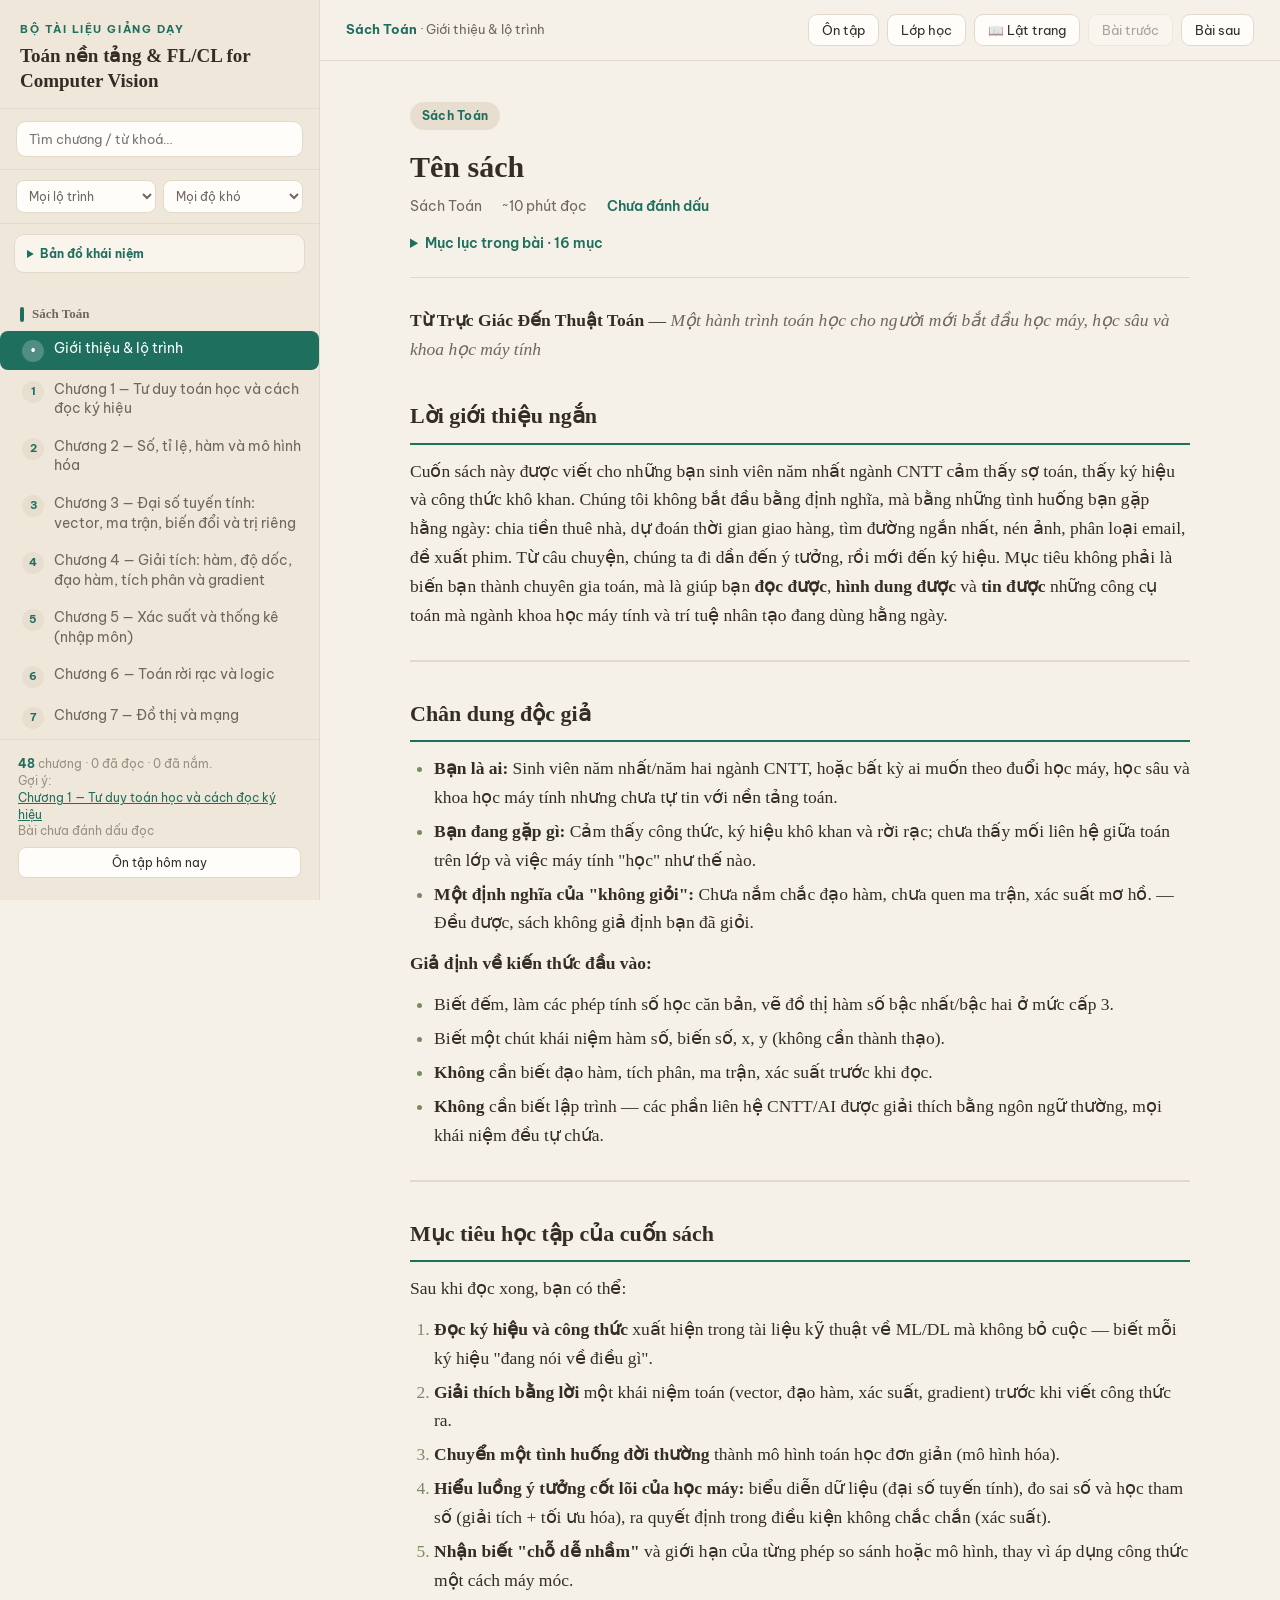
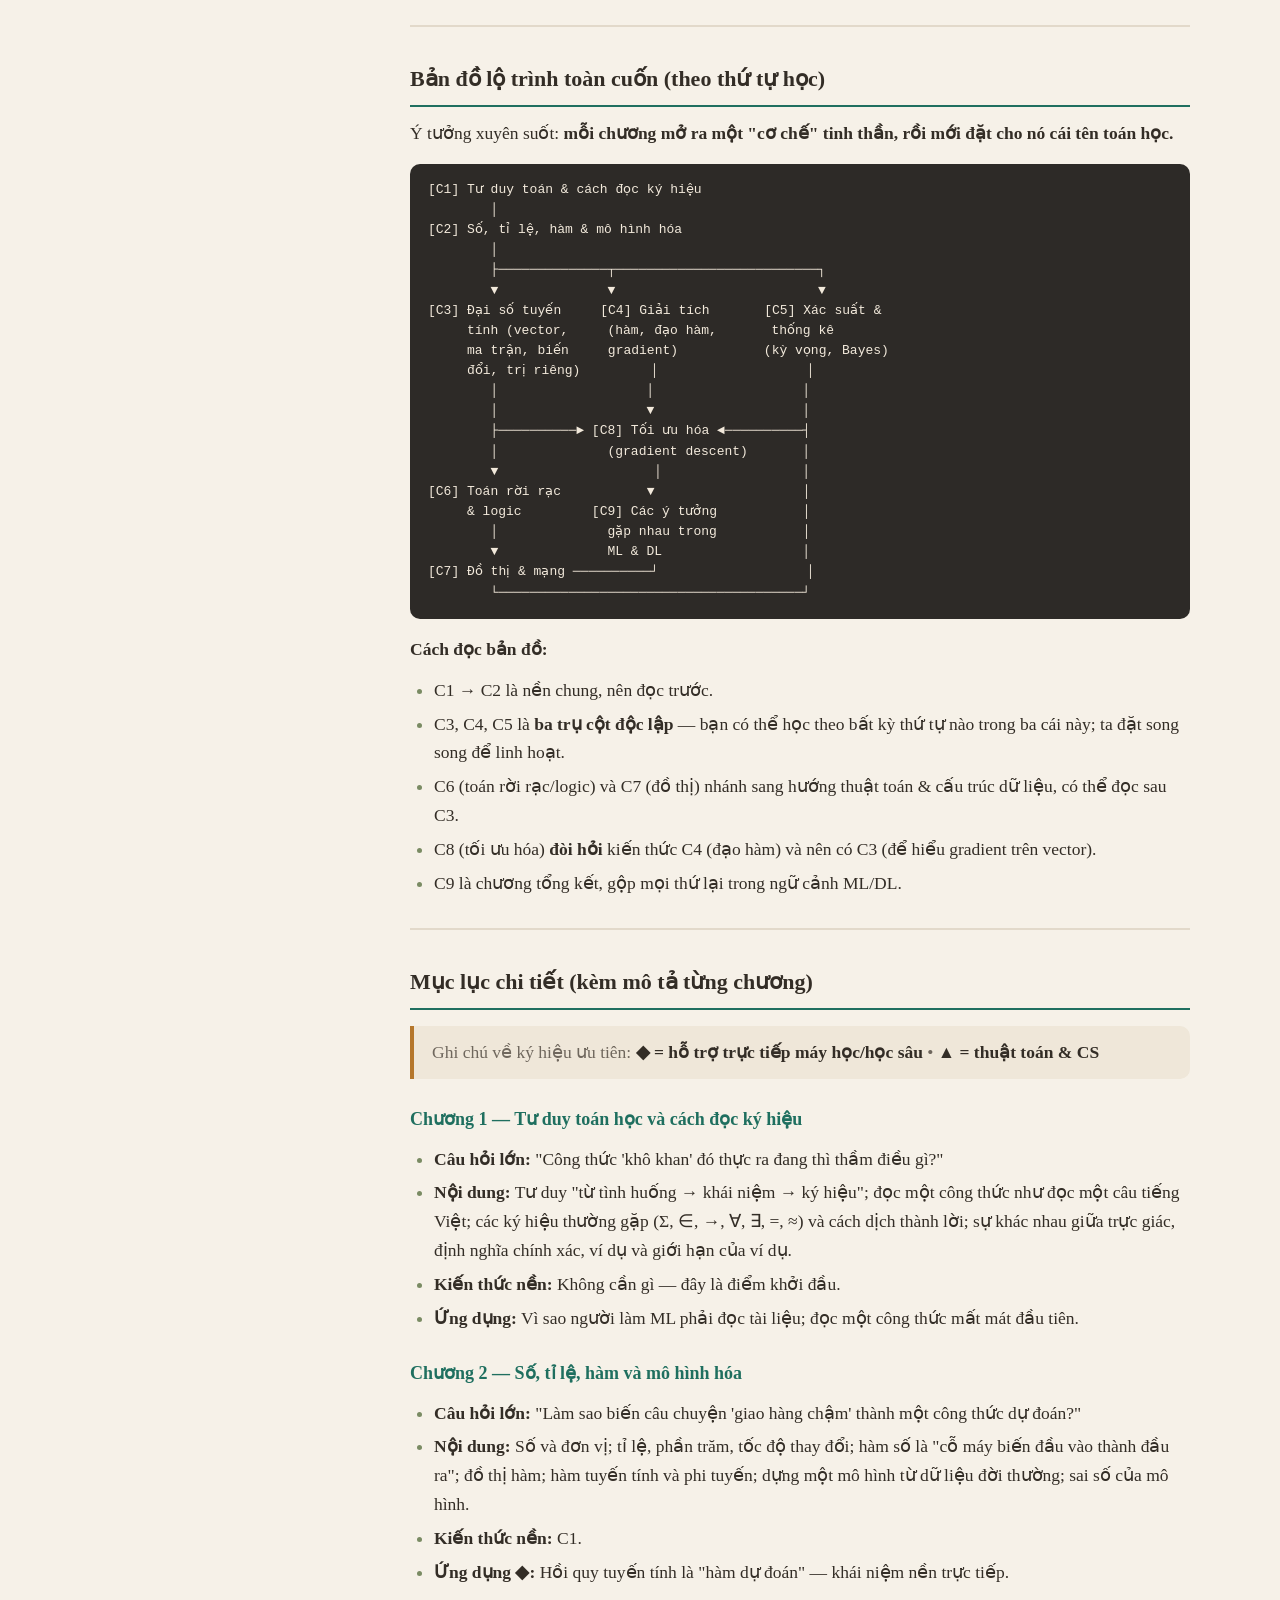
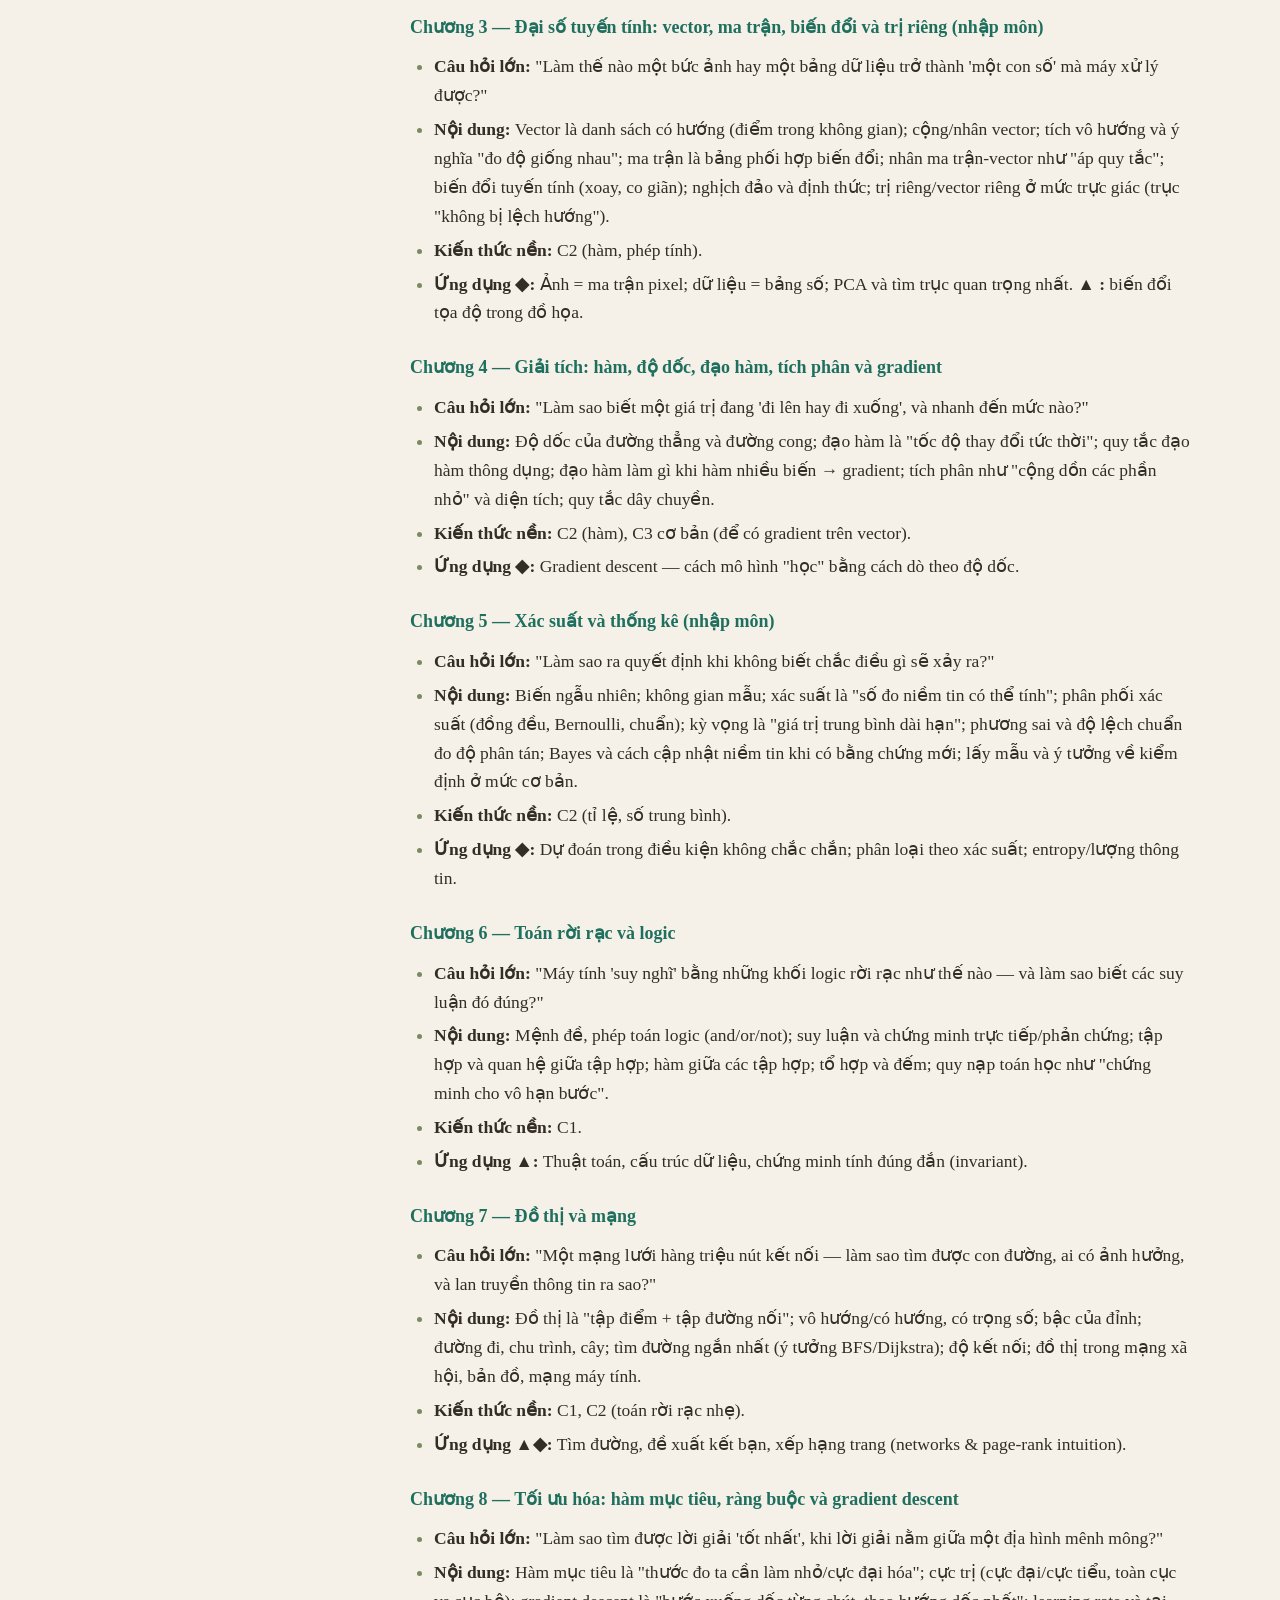
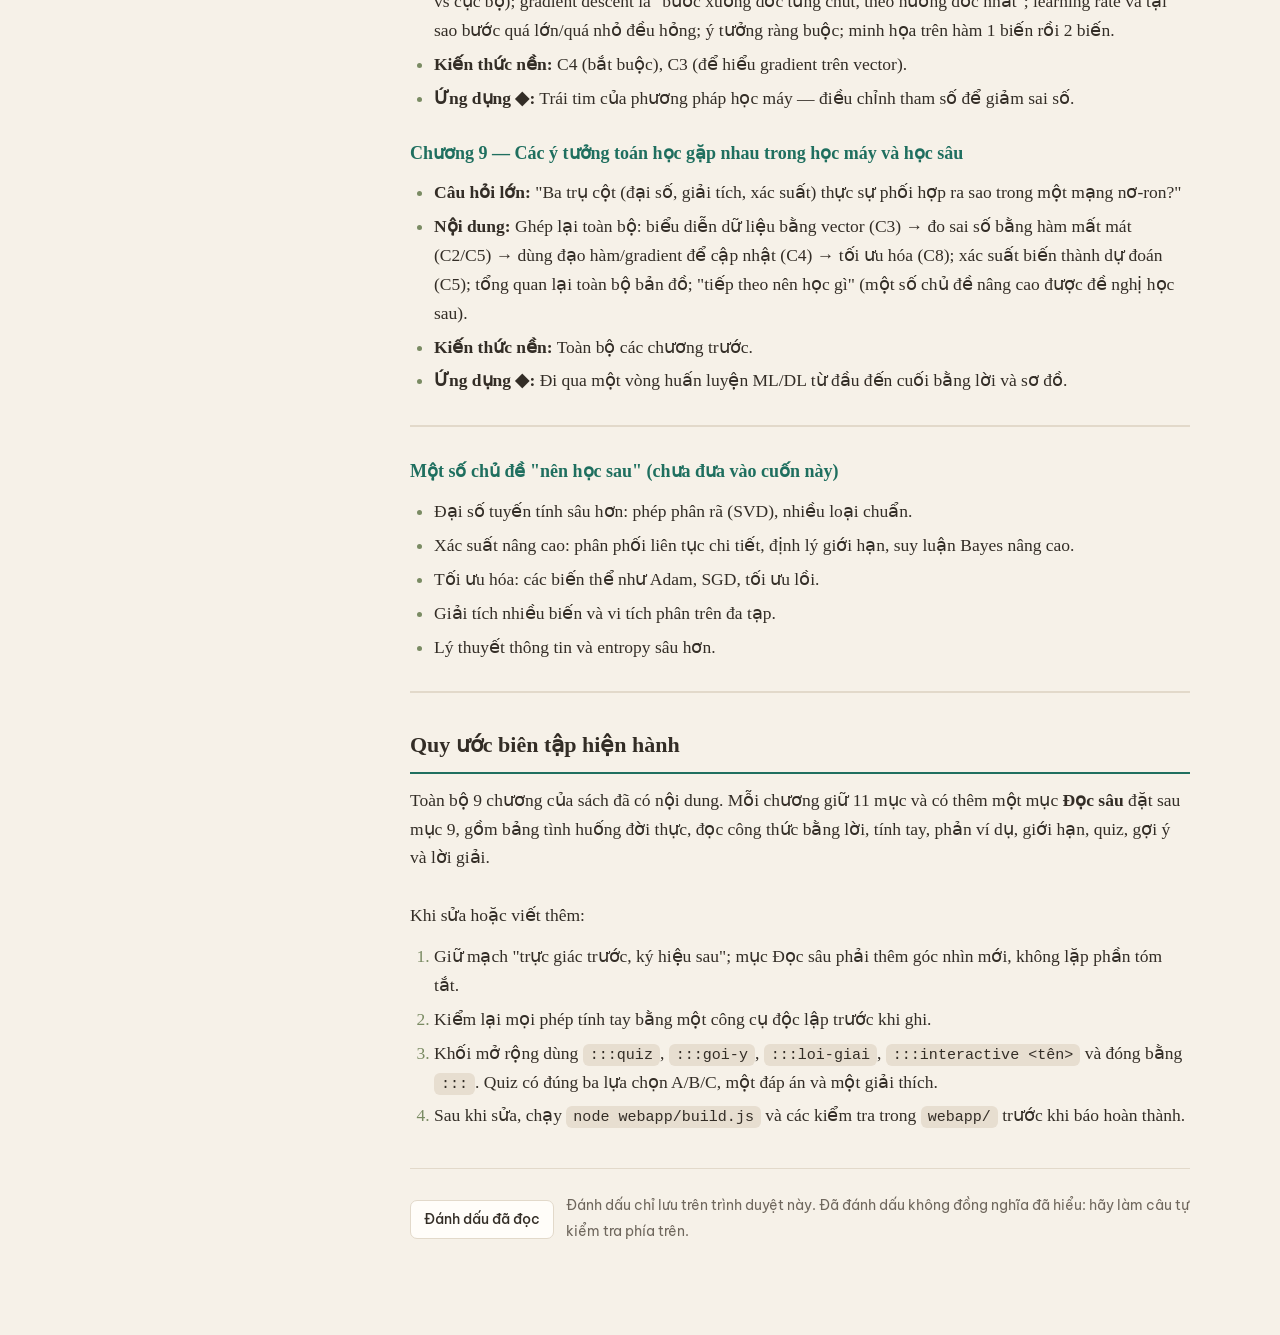
==== commit eeffbd2f: "Complete interactive lab upgrade and publish source Add prediction-gated flagship labs, direct manip" ====
--- a/index.html
+++ b/index.html
@@ -86,6 +86,42 @@
 }
 .navbtn:hover{border-color:var(--accent);color:var(--accent)}
 .navbtn:disabled{opacity:.4;cursor:default}
+.skip-link{position:fixed;left:12px;top:-60px;z-index:60;background:var(--accent);color:#fff;padding:9px 14px;border-radius:0 0 9px 9px;text-decoration:none;font-size:13px}
+.skip-link:focus{top:0}
+.side-filters{display:grid;grid-template-columns:1fr 1fr;gap:7px;padding:10px 16px;border-bottom:1px solid var(--line);flex-shrink:0}
+.side-filters select{min-width:0;width:100%;padding:7px 8px;border:1px solid var(--line);border-radius:8px;background:var(--panel);font-family:inherit;font-size:11.5px;color:var(--ink-2)}
+.concept-map{margin:10px 14px 4px;border:1px solid var(--line);border-radius:10px;background:rgba(255,253,249,.62);flex-shrink:0}
+.concept-map summary{padding:9px 12px;cursor:pointer;font-size:12px;font-weight:700;color:var(--accent)}
+.concept-nodes{display:grid;gap:6px;padding:0 9px 10px}
+.concept-node{display:block;width:100%;text-align:left;padding:8px 10px;border:1px solid var(--line);border-radius:8px;background:var(--panel);color:var(--ink);font-family:inherit;cursor:pointer}
+.concept-node:hover{border-color:var(--accent)}
+.concept-node b{display:block;font-size:11.5px;color:var(--ink)}
+.concept-node span{display:block;font-size:10.5px;line-height:1.35;color:var(--muted);margin-top:2px}
+.side-foot .side-next{margin:0 0 7px;font-size:11.5px;line-height:1.45}
+.side-foot .side-next button{border:none;background:none;padding:0;color:var(--accent);font:inherit;text-align:left;cursor:pointer;text-decoration:underline}
+.side-foot .side-review{width:100%;margin-bottom:8px;padding:7px 10px;border:1px solid var(--line);border-radius:8px;background:var(--panel);color:var(--ink);font-family:inherit;font-size:12px;cursor:pointer}
+.side-foot .side-review:hover{border-color:var(--accent);color:var(--accent)}
+.review-dialog{width:min(94vw,620px);max-height:82vh;border:1px solid var(--line);border-radius:14px;padding:0;background:var(--panel);color:var(--ink);box-shadow:0 18px 70px rgba(33,25,17,.25)}
+.review-dialog::backdrop{background:rgba(40,32,24,.46)}
+.review-inner{padding:22px 22px 18px}
+.review-inner h2{font-family:var(--serif);font-size:22px;margin-bottom:4px}
+.review-summary{font-size:13px;color:var(--ink-2);margin-bottom:12px}
+.review-list{display:grid;gap:7px;margin:12px 0}
+.review-item{display:flex;align-items:center;justify-content:space-between;gap:10px;padding:9px 11px;border:1px solid var(--line);border-radius:9px;background:var(--bg)}
+.review-item span{font-size:12.5px;line-height:1.4}
+.review-item b{display:block;font-size:10.5px;color:var(--warn)}
+.review-actions{display:flex;gap:8px;justify-content:flex-end;flex-wrap:wrap}
+.review-close{border:1px solid var(--line);background:var(--panel);color:var(--ink);padding:7px 12px;border-radius:8px;font-family:inherit;font-size:12px;cursor:pointer}
+.review-close.primary{border-color:var(--accent);background:var(--accent);color:#fff}
+body.classroom-mode .sidebar{display:none}
+body.classroom-mode .topbar{background:var(--panel)}
+body.classroom-mode .lesson{max-width:1040px}
+body.classroom-mode .content{font-size:19px}
+body.classroom-mode .side-toggle{display:none!important}
+@media (max-width:560px){
+  .side-filters{grid-template-columns:1fr}
+  .review-item{align-items:flex-start;flex-direction:column}
+}
 
 /* ============ Nội dung bài học ============ */
 .lesson{max-width:860px;width:100%;margin:0 auto;padding:40px 40px 90px}
@@ -258,8 +294,8 @@
 .experiment-toggle label{display:flex;align-items:center;gap:9px;font-weight:500;margin:0;cursor:pointer}
 .experiment-toggle input{width:18px;height:18px;min-width:18px;accent-color:var(--accent);cursor:pointer}
 .experiment-control output{font-weight:600;color:var(--accent);min-width:44px;text-align:right;font-variant-numeric:tabular-nums}
-.experiment-results{display:flex;flex-wrap:wrap;border-top:1px solid var(--line)}
-.experiment-results>div{flex:1;min-width:120px;padding:14px;text-align:center;border-right:1px solid var(--line);font:400 .8rem/1.6 var(--sans)}
+.experiment-results{display:grid;grid-template-columns:repeat(auto-fit,minmax(130px,1fr));border-top:1px solid var(--line)}
+.experiment-results>div{padding:14px;text-align:center;border-right:1px solid var(--line);font:400 .8rem/1.6 var(--sans)}
 .experiment-results strong{display:block;font-family:var(--serif);font-size:1.3rem;line-height:1.5;margin-top:6px;overflow-wrap:anywhere}
 .content .experiment-observation{background:#edf2e9;font:400 .9rem/1.8 var(--sans);padding:16px 20px;margin:0}
 .learning-quiz{font-family:var(--sans);margin:26px 0;background:var(--panel);border:1px solid var(--line);border-radius:10px;padding:20px}
@@ -296,11 +332,135 @@
 .content p,.content li,.content td,.content th,.content strong{overflow-wrap:anywhere}
 .content pre code{overflow-wrap:normal}
 .content h1{overflow-wrap:anywhere}
-@media(max-width:600px){.experiment-body{grid-template-columns:1fr}.experiment-results>div{min-width:45%;border-bottom:1px solid var(--line)}.experiment-head{padding:16px}.learning-quiz{padding:16px}.reading-toc{padding-left:8px}.content h2,.content h3{scroll-margin-top:160px}}
+.prediction-gate{margin:0 20px 18px;padding:16px 18px;border:1px solid #d9c8a4;border-left:4px solid #9e7a31;border-radius:8px;background:#fbf7eb}
+.prediction-kicker{font:700 .72rem/1.4 var(--sans);letter-spacing:.08em;text-transform:uppercase;color:#8a6726;margin-bottom:7px}
+.prediction-question{font:500 .95rem/1.7 var(--sans);color:var(--ink);margin:0 0 12px}
+.prediction-options{display:grid;grid-template-columns:repeat(auto-fit,minmax(160px,1fr));gap:8px}
+.prediction-option{font:400 .88rem/1.5 var(--sans);text-align:left;padding:10px 12px;border:1px solid #d9d0c2;border-radius:7px;background:#fff;color:var(--ink);cursor:pointer}
+.prediction-option:hover:not(:disabled){border-color:#9e7a31;background:#fffdf7}
+.prediction-option b{color:#8a6726;margin-right:4px}
+.prediction-option:disabled{cursor:default;opacity:.72}
+.prediction-option.is-correct{border-color:#1f6f5f;background:#edf2e9;opacity:1}
+.prediction-option.is-wrong{border-color:#ad542f;background:#f7e9e3;opacity:1}
+.prediction-feedback{display:none;margin:12px 0 0;font:400 .88rem/1.7 var(--sans)}
+.prediction-feedback.is-correct,.prediction-feedback.is-wrong{display:block}
+.prediction-feedback.is-correct{color:#1f6f5f}
+.prediction-feedback.is-wrong{color:#ad542f}
+.experiment-stage[hidden]{display:none}
+.experiment-visual{min-width:0}
+.experiment-visual svg{display:block;overflow:visible}
+.experiment-visual [data-handle]{touch-action:none;user-select:none}
+.experiment-visual:focus-visible{outline:2px solid var(--accent);outline-offset:3px;border-radius:8px}
+.lab-actions{display:flex;flex-wrap:wrap;gap:8px;margin:2px 0 12px}
+.lab-actions .lab-btn{flex:1;min-width:110px}
+.lab-actions .lab-btn:disabled{opacity:.45;cursor:not-allowed}
+.rate-presets{display:flex;flex-wrap:wrap;align-items:center;gap:6px;font:400 .82rem/1.5 var(--sans);color:var(--ink-2);margin:0 0 8px}
+.rate-presets button{font:500 .8rem/1.4 var(--sans);padding:4px 8px;border:1px solid var(--line);border-radius:20px;background:#fff;color:var(--ink-2);cursor:pointer}
+.rate-presets button:hover,.rate-presets button.is-active{border-color:var(--accent);color:var(--accent);background:#edf2e9}
+.conv-visual{display:grid;gap:12px}
+.conv-panels{display:grid;grid-template-columns:minmax(0,1fr) minmax(0,1fr);gap:10px}
+.conv-panel{min-width:0}
+.conv-panel svg{width:100%;height:auto;background:#faf8f3;border:1px solid var(--line);border-radius:8px}
+.conv-volume{display:grid;grid-template-columns:minmax(0,1fr) minmax(130px,.55fr);gap:12px;align-items:center;padding:10px 12px;border:1px solid var(--line);border-radius:8px;background:#faf8f3}
+.conv-volume>svg{width:100%;height:auto;background:linear-gradient(180deg,#f6f1e8,#faf8f3);border:0}
+.conv-channels{display:grid;gap:6px}
+.conv-channel{display:flex;align-items:center;justify-content:space-between;gap:6px;font:500 .78rem/1.4 var(--sans);padding:6px 8px;border:1px solid var(--line);border-radius:6px;background:#fff;color:var(--ink-2);cursor:pointer}
+.conv-channel small{font-weight:400;color:#8d8274}
+.conv-channel:hover,.conv-channel.is-active{border-color:var(--accent);color:var(--accent);background:#edf2e9}
+.conv-channel.is-active{border-width:2px;padding:5px 7px}
+.lab-toolbar{display:flex;flex-wrap:wrap;align-items:center;gap:6px;padding:0 20px 10px}
+.lab-tool{font:500 .78rem/1.4 var(--sans);padding:5px 9px;border:1px solid var(--line);border-radius:20px;background:#fff;color:var(--ink-2);cursor:pointer}
+.lab-tool:hover{border-color:var(--accent);color:var(--accent);background:#edf2e9}
+.lab-tool-status{font:400 .78rem/1.5 var(--sans);color:var(--accent);min-width:0;overflow-wrap:anywhere}
+.lab-challenge{margin:0 20px 16px;padding:12px 14px;border:1px solid #bfd2c4;border-radius:8px;background:#f0f6ee;font-family:var(--sans)}
+.lab-challenge-copy p{font-size:.9rem;line-height:1.7;margin:2px 0 10px;color:var(--ink)}
+.lab-challenge .lab-btn{font-size:.82rem}
+.lab-challenge-feedback{font-size:.84rem;line-height:1.6;margin:8px 0 0;color:var(--warn)}
+.lab-challenge-feedback[data-state="correct"]{color:var(--accent)}
+.snapshot-view{margin:0 20px 18px;padding:12px 14px;border:1px dashed #c9b48a;border-radius:8px;background:#fcf9ef;font-family:var(--sans);font-size:.84rem}
+.snapshot-view[hidden]{display:none}
+.snapshot-head{display:flex;align-items:center;justify-content:space-between;gap:10px;margin-bottom:8px}
+.snapshot-clear{font:400 .76rem/1.4 var(--sans);border:0;background:none;color:var(--warn);cursor:pointer;text-decoration:underline}
+.snapshot-grid{display:grid;grid-template-columns:1fr 1fr;gap:14px}
+.snapshot-label{display:block;font-weight:700;color:var(--accent);margin-bottom:5px}
+.snapshot-grid p{margin:3px 0;line-height:1.5}
+.error-museum{margin:0 20px 20px;border:1px solid #e0c9bd;border-radius:8px;padding:12px 14px;background:#fdf6f2;font-family:var(--sans);font-size:.86rem}
+.error-museum summary{font-weight:650;color:#9d4f31;cursor:pointer}
+.error-museum-intro{font-size:.82rem;color:var(--ink-2);margin:10px 0}
+.error-list{display:flex;flex-wrap:wrap;gap:6px}
+.error-list button{font:500 .78rem/1.4 var(--sans);padding:5px 9px;border:1px solid #e0c9bd;border-radius:18px;background:#fff;color:#8c4d34;cursor:pointer}
+.error-list button:hover{border-color:var(--warn);background:#fbeee7}
+.error-note{margin:12px 0 0;line-height:1.7;color:var(--warn)}
+.error-note:empty{display:none}
+.is-error-state .experiment-head h3{color:#8c4d34}
+.chart-wrap{display:grid;gap:8px}
+.lab-data{font:400 .8rem/1.6 var(--sans);border-top:1px dashed var(--line);padding-top:7px}
+.lab-data summary{color:var(--accent);cursor:pointer;font-weight:600}
+.lab-data table{border-collapse:collapse;width:100%;margin-top:7px}
+.lab-data th,.lab-data td{border:1px solid var(--line);padding:5px 7px;text-align:left}
+.lab-data th{background:var(--bg-2);font-weight:600}
+body.classroom-mode .sidebar{display:none}
+body.classroom-mode .side-toggle{display:none}
+body.classroom-mode .topbar{padding-left:26px}
+body.classroom-mode .lesson{max-width:1020px;padding-top:34px}
+body.classroom-mode .content{font-size:19.5px;line-height:1.75}
+body.classroom-mode .content h1{font-size:34px}
+body.classroom-mode .content h2{font-size:25px}
+body.classroom-mode .lab-toolbar{position:sticky;bottom:0;z-index:2;background:rgba(255,253,249,.96);padding-top:8px;padding-bottom:8px;border-top:1px solid var(--line)}
+@media(max-width:600px){.experiment-body{grid-template-columns:1fr}.experiment-results>div{border-bottom:1px solid var(--line)}.experiment-head{padding:16px}.learning-quiz{padding:16px}.reading-toc{padding-left:8px}.content h2,.content h3{scroll-margin-top:160px}.prediction-gate{margin:0 16px 16px;padding:13px}.prediction-options{grid-template-columns:1fr}.conv-panels{grid-template-columns:1fr 1fr;gap:6px}.conv-volume{grid-template-columns:1fr}.conv-channels{grid-template-columns:repeat(auto-fit,minmax(110px,1fr))}.lab-toolbar{padding:0 16px 8px}.lab-challenge,.snapshot-view,.error-museum{margin-left:16px;margin-right:16px}.snapshot-grid{grid-template-columns:1fr}}
+@media print{.sidebar,.topbar,.side-toggle,.lab-toolbar,.prediction-gate,.learning-quiz,.reading-tools,.reading-completion,.voice-player{display:none!important}.lesson{max-width:none;padding:0}.content{font-size:11pt}.experiment-stage[hidden]{display:block!important}.learning-experiment{break-inside:avoid;border:1px solid #bbb}}
+
+/* Trình nghe bài đọc — dùng chung bảng màu với trang */
+.voice-player{
+  margin:22px 0 6px;padding:16px 18px;border:1px solid var(--line);
+  border-radius:14px;background:linear-gradient(180deg,var(--panel),var(--bg-2));
+  box-shadow:0 1px 0 rgba(51,45,38,.04);
+}
+.voice-head{display:flex;align-items:flex-start;justify-content:space-between;gap:12px;flex-wrap:wrap}
+.voice-kicker{font-size:10.5px;letter-spacing:.16em;text-transform:uppercase;color:var(--accent);font-weight:700}
+.voice-head h2{font-family:var(--serif);font-size:18px;line-height:1.3;color:var(--ink);margin-top:2px}
+.voice-voice{font-size:12px;color:var(--muted);margin-top:2px;overflow-wrap:anywhere}
+.voice-dl{font-size:12.5px;color:var(--accent);text-decoration:none;border-bottom:1px solid transparent;white-space:nowrap;padding-top:4px}
+.voice-dl:hover{border-bottom-color:var(--accent)}
+.voice-row{display:flex;align-items:center;gap:12px;margin-top:12px}
+.voice-toggle{
+  width:44px;height:44px;flex:none;border-radius:50%;border:none;cursor:pointer;
+  background:var(--accent);color:#fff;font-size:15px;line-height:1;
+  display:grid;place-items:center;transition:transform .15s ease,background .15s ease;
+}
+.voice-toggle:hover{background:#195c4f}
+.voice-toggle:active{transform:scale(.94)}
+.voice-toggle:focus-visible{outline:3px solid var(--accent-2);outline-offset:2px}
+.voice-track{flex:1;min-width:0}
+.voice-range{
+  -webkit-appearance:none;appearance:none;width:100%;height:5px;border-radius:3px;
+  background:linear-gradient(to right,var(--accent) 0,var(--accent) var(--fill,0%),var(--line) var(--fill,0%),var(--line) 100%);
+  cursor:pointer;
+}
+.voice-range::-webkit-slider-thumb{-webkit-appearance:none;width:14px;height:14px;border-radius:50%;background:var(--accent);border:2px solid var(--panel);box-shadow:0 0 0 1px var(--accent)}
+.voice-range::-moz-range-thumb{width:12px;height:12px;border-radius:50%;background:var(--accent);border:2px solid var(--panel)}
+.voice-range:focus-visible{outline:2px solid var(--accent-2);outline-offset:3px}
+.voice-meta{display:flex;justify-content:space-between;gap:10px;margin-top:5px;font-size:11.5px;color:var(--muted)}
+.voice-sec{flex:1;min-width:0;text-align:center;overflow:hidden;text-overflow:ellipsis;white-space:nowrap;color:var(--ink-2)}
+.voice-rate{
+  flex:none;border:1px solid var(--line);border-radius:9px;background:var(--panel);
+  color:var(--ink-2);font-family:inherit;font-size:12.5px;padding:7px 8px;cursor:pointer;
+}
+.voice-rate:focus-visible{outline:2px solid var(--accent-2);outline-offset:1px}
+@media (max-width:560px){
+  .voice-player{padding:14px;overflow:hidden}
+  .voice-dl{padding-top:0}
+  .voice-row{flex-wrap:wrap}
+  .voice-track{order:3;flex-basis:100%}
+  .voice-meta{font-size:11px}
+  .voice-sec{text-align:right}
+}
+@media print{.voice-player{display:none}}
 
 </style>
 </head>
 <body>
+<a class="skip-link" href="#lesson">Bỏ qua mục lục, đến bài đọc</a>
 <button class="side-toggle" id="sideToggle" aria-label="Ẩn/hiện mục lục" aria-expanded="false" aria-controls="sidebar" title="Ẩn/hiện mục lục">☰</button>
 <div class="sb-overlay" id="sbOverlay"></div>
 <div class="app">
@@ -313,10 +473,29 @@
     <div class="side-search">
       <input id="search" type="search" aria-label="Tìm trong tài liệu" placeholder="Tìm chương / từ khoá…">
     </div>
+    <div class="side-filters">
+      <select id="filterTrack" aria-label="Lọc theo lộ trình">
+        <option value="">Mọi lộ trình</option>
+        <option value="0">Sách Toán</option>
+        <option value="1">FL / CL · CV</option>
+      </select>
+      <select id="filterDifficulty" aria-label="Lọc theo độ khó">
+        <option value="">Mọi độ khó</option>
+        <option value="foundation">Nền tảng</option>
+        <option value="intermediate">Trung cấp</option>
+        <option value="advanced">Nâng cao</option>
+      </select>
+    </div>
+    <details class="concept-map" id="conceptMap">
+      <summary>Bản đồ khái niệm</summary>
+      <div class="concept-nodes" id="conceptNodes"></div>
+    </details>
     <button class="lab-btn reading-resume" id="readingResume" hidden>Đọc tiếp bài gần nhất</button>
     <nav class="side-nav" id="sideNav"></nav>
     <div class="side-foot">
-      <b id="statChapters">0</b> chương · <span id="readingProgress">0</span> đã đọc.
+      <b id="statChapters">0</b> chương · <span id="readingProgress">0</span> đã đọc · <span id="masteryProgress">0</span> đã nắm.
+      <div class="side-next" id="nextRecommendation"></div>
+      <button type="button" class="side-review" id="readingReview">Ôn tập hôm nay</button>
     </div>
   </aside>
 
@@ -325,6 +504,8 @@
     <header class="topbar">
       <div class="crumb"><b id="crumbBook">Kho tài liệu</b> <span id="crumbChap"></span></div>
       <div class="controls">
+        <button class="navbtn" id="btnReview" title="Ôn tập theo lịch và gợi ý bài tiếp theo">Ôn tập</button>
+        <button class="navbtn" id="btnClassroom" aria-pressed="false" title="Ẩn mục lục, tăng cỡ chữ cho lớp học">Lớp học</button>
         <button class="navbtn" id="btnFlip" title="Lật trang flipbook">📖 Lật trang</button>
         <button class="navbtn" id="btnPrev">Bài trước</button>
         <button class="navbtn" id="btnNext">Bài sau</button>
@@ -334,9 +515,113 @@
   </div>
 </div>
 
+<dialog class="review-dialog" id="reviewDialog" aria-labelledby="reviewTitle">
+  <div class="review-inner">
+    <h2 id="reviewTitle">Ôn tập &amp; gợi ý</h2>
+    <p class="review-summary" id="reviewSummary"></p>
+    <div class="review-list" id="reviewList"></div>
+    <div class="review-actions">
+      <button type="button" class="review-close" id="reviewClose">Đóng</button>
+      <button type="button" class="review-close primary" id="reviewGo">Mở bài gợi ý</button>
+    </div>
+  </div>
+</dialog>
+
 <!-- ====== Dữ liệu (được build.js điền) ====== -->
 <script id="flatData" type="application/json">[{"bi":0,"ci":0,"file":"00_LoTrinh_MucLuc.md","num":0,"title":"Giới thiệu & lộ trình"},{"bi":0,"ci":1,"file":"Chuong_01_Tu_duy_toan_hoc_va_cach_doc_ky_hieu.md","num":1,"title":"Chương 1 — Tư duy toán học và cách đọc ký hiệu"},{"bi":0,"ci":2,"file":"Chuong_02_So_ti_le_ham_va_mo_hinh_hoa.md","num":2,"title":"Chương 2 — Số, tỉ lệ, hàm và mô hình hóa"},{"bi":0,"ci":3,"file":"Chuong_03_Dai_so_tuyen_tinh_vector_ma_tran.md","num":3,"title":"Chương 3 — Đại số tuyến tính: vector, ma trận, biến đổi và trị riêng"},{"bi":0,"ci":4,"file":"Chuong_04_Giai_tich_dao_ham_gradient_tich_phan.md","num":4,"title":"Chương 4 — Giải tích: hàm, độ dốc, đạo hàm, tích phân và gradient"},{"bi":0,"ci":5,"file":"Chuong_05_Xac_suat_va_thong_ke.md","num":5,"title":"Chương 5 — Xác suất và thống kê (nhập môn)"},{"bi":0,"ci":6,"file":"Chuong_06_Toan_roi_rac_va_logic.md","num":6,"title":"Chương 6 — Toán rời rạc và logic"},{"bi":0,"ci":7,"file":"Chuong_07_Do_thi_va_mang.md","num":7,"title":"Chương 7 — Đồ thị và mạng"},{"bi":0,"ci":8,"file":"Chuong_08_Toi_uu_hoa_gradient_descent.md","num":8,"title":"Chương 8 — Tối ưu hóa: hàm mục tiêu, ràng buộc và gradient descent"},{"bi":0,"ci":9,"file":"Chuong_09_Cac_y_tuong_gap_nhau_trong_ML_DL.md","num":9,"title":"Chương 9 — Các ý tưởng toán học gặp nhau trong học máy và học sâu"},{"bi":1,"ci":0,"file":"00_LoTrinh_MucLuc.md","num":0,"title":"Giới thiệu & lộ trình"},{"bi":1,"ci":1,"file":"Chuong_01_Kiem_tra_dau_vao_va_dinh_vi.md","num":1,"title":"Chương 1.1 — Kiểm tra đầu vào & định vị (Giai đoạn 1)"},{"bi":1,"ci":2,"file":"Chuong_02_Doc_du_lieu_va_to_chuc_thi_nghiem.md","num":2,"title":"Chương 1.2 — Đọc dữ liệu & tổ chức thí nghiệm (Giai đoạn 1)"},{"bi":1,"ci":3,"file":"Chuong_03_Numpy_cho_ML.md","num":3,"title":"Chương 1.3 — NumPy cho ML (Giai đoạn 1)"},{"bi":1,"ci":4,"file":"Chuong_04_PyTorch_co_ban.md","num":4,"title":"Chương 1.4 — PyTorch cơ bản (Giai đoạn 1)"},{"bi":1,"ci":5,"file":"Chuong_05_Git_venv_to_chuc_thi_nghiem.md","num":5,"title":"Chương 1.5 — Git, môi trường ảo & tổ chức thí nghiệm (Giai đoạn 1)"},{"bi":1,"ci":6,"file":"Chuong_06_G2_Dai_cuong_cac_nhanh_ML.md","num":6,"title":"Chương 2.1 — Ba họ bài toán học máy: giám sát, không giám sát, tăng cường (Giai đoạn 2)"},{"bi":1,"ci":7,"file":"Chuong_07_G2_Du_lieu_dac_trung_nhan_loss.md","num":7,"title":"Chương 2.2 — Dữ liệu, đặc trưng, nhãn, dự đoán và hàm mất mát (Giai đoạn 2)"},{"bi":1,"ci":8,"file":"Chuong_08_G2_Train_validation_test.md","num":8,"title":"Chương 2.3 — Tập train, validation và test (Giai đoạn 2)"},{"bi":1,"ci":9,"file":"Chuong_09_G2_Hoi_quy_tuyen_tinh_logistic.md","num":9,"title":"Chương 2.4 — Hồi quy tuyến tính & hồi quy logistic (Giai đoạn 2)"},{"bi":1,"ci":10,"file":"Chuong_10_G2_Overfit_underfit_regularization_bias_variance.md","num":10,"title":"Chương 2.5 — Overfitting, underfitting, regularization và đánh đổi bias–variance (Giai đoạn 2)"},{"bi":1,"ci":11,"file":"Chuong_11_G2_Gradient_descent_co_ban.md","num":11,"title":"Chương 2.6 — Gradient descent ở mức trực quan và toán học cơ bản (Giai đoạn 2)"},{"bi":1,"ci":12,"file":"Chuong_12_G2_Chi_so_danh_gia.md","num":12,"title":"Chương 2.7 — Chỉ số đánh giá (Giai đoạn 2)"},{"bi":1,"ci":13,"file":"Chuong_13_G2_Ro_ri_du_lieu_sai_lam_thiet_ke_thi_nghiem.md","num":13,"title":"Chương 2.8 — Rò rỉ dữ liệu và các sai lầm trong thiết kế thí nghiệm (Giai đoạn 2)"},{"bi":1,"ci":14,"file":"Chuong_14_G3_Neuron_tang_activation_forward_backward.md","num":14,"title":"Chương 3.1–3.3 — Neuron, các tầng, hàm kích hoạt & lan truyền xuôi–ngược (Giai đoạn 3)"},{"bi":1,"ci":15,"file":"Chuong_15_G3_Minibatch_optimizer_learning_rate.md","num":15,"title":"Chương 3.4–3.5 — Hàm mất mát, mini-batch, optimizer và learning rate (Giai đoạn 3)"},{"bi":1,"ci":16,"file":"Chuong_16_G3_Khoi_tao_chuan_hoa_regularization.md","num":16,"title":"Chương 3.6 — Khởi tạo trọng số, chuẩn hóa và regularization (Giai đoạn 3)"},{"bi":1,"ci":17,"file":"Chuong_17_G3_Doc_duong_cong_huan_luyen_chan_doan.md","num":17,"title":"Chương 3.7 — Đọc đường cong huấn luyện & chẩn đoán các trường hợp model không học (Giai đoạn 3)"},{"bi":1,"ci":18,"file":"Chuong_18_G4_Anh_so_pixel_convolution_pooling.md","num":18,"title":"Chương 4.1–4.3 — Ảnh số, phân loại ảnh, convolution/padding/stride/pooling (Giai đoạn 4)"},{"bi":1,"ci":19,"file":"Chuong_19_G4_CNN_kien_truc_augmentation_transfer.md","num":19,"title":"Chương 4.4–4.5 — Kiến trúc CNN, augmentation và transfer learning (Giai đoạn 4)"},{"bi":1,"ci":20,"file":"Chuong_20_G4_Phan_loai_nhieu_lop_mat_can_bang_lop.md","num":20,"title":"Chương 4.6 — Phân loại nhiều lớp và mất cân bằng lớp (Giai đoạn 4)"},{"bi":1,"ci":21,"file":"Chuong_21_G4_Detection_Segmentation_Phan_tich_loi.md","num":21,"title":"Chương 4.7–4.8 — Detection/Segmentation và phân tích lỗi của mô hình thị giác (Giai đoạn 4)"},{"bi":1,"ci":22,"file":"Chuong_22_G5_Embedding_Attention_Transformer_ViT.md","num":22,"title":"Chương 5.1–5.4 — Embedding, attention/self-attention, Transformer và Vision Transformer (Giai đoạn 5)"},{"bi":1,"ci":23,"file":"Chuong_23_G5_Pretraining_finetune_linear_probing.md","num":23,"title":"Chương 5.5–5.6 — Pretraining, fine-tuning, inference; frozen backbone, linear probing & tinh chỉnh một phần (Giai đoạn 5)"},{"bi":1,"ci":24,"file":"Chuong_24_G5_Mo_hinh_nen_tang_multimodal_gioi_han.md","num":24,"title":"Chương 5.7–5.9 — Mô hình nền tảng là gì (và không phải gì), mô hình đa phương thức & giới hạn (Giai đoạn 5)"},{"bi":1,"ci":25,"file":"Chuong_25_G6_Client_server_FL_vs_phan_tan_rounds.md","num":25,"title":"Chương 6.1–6.3 — Bài toán client–server, FL khác huấn luyện phân tán, và vòng truyền thông (Giai đoạn 6)"},{"bi":1,"ci":26,"file":"Chuong_26_G6_FedAvg.md","num":26,"title":"Chương 6.4 — Federated Averaging (FedAvg): phương pháp khởi đầu của học liên kết (Giai đoạn 6)"},{"bi":1,"ci":27,"file":"Chuong_27_G6_NonIID_can_bang_client_sampling_local_epochs.md","num":27,"title":"Chương 6.5–6.6 — Dữ liệu non-IID, mất cân bằng client, client sampling, local epochs & số vòng truyền thông (Giai đoạn 6)"},{"bi":1,"ci":28,"file":"Chuong_28_G6_Cost_model_danh_gia_so_voi_tap_trung.md","num":28,"title":"Chương 6.7–6.8 — Chi phí truyền thông/tài nguyên và đánh giá FL so với huấn luyện tập trung (Giai đoạn 6)"},{"bi":1,"ci":29,"file":"Chuong_29_G6_Privacy_Secure_Aggregation_DP_gioi_han.md","num":29,"title":"Chương 6.9 – 6.10 — Quyền riêng tư: Secure Aggregation & Differential Privacy (nhập môn), và các giới hạn bảo mật / độ tin cậy (Giai đoạn 6)"},{"bi":1,"ci":30,"file":"Chuong_30_G7_Du_lieu_lien_tuc_catastrophic_forgetting.md","num":30,"title":"Chương 7.1–7.2 — Dữ liệu đến theo luồng / chuỗi nhiệm vụ, và catastrophic forgetting (Giai đoạn 7)"},{"bi":1,"ci":31,"file":"Chuong_31_G7_Task_class_domain_incremental_3_ho_phuong_phap.md","num":31,"title":"Chương 7.3–7.4 — Task / Class / Domain-incremental, và ba họ phương pháp CL: rehearsal, regularization, kiến trúc (Giai đoạn 7)"},{"bi":1,"ci":32,"file":"Chuong_32_G7_Danh_gia_CL_hoc_moi_giu_cu.md","num":32,"title":"Chương 7.5–7.6 — Học lớp mới / thích nghi miền, và đánh giá CL: khả năng học mới vs giữ kiến thức cũ (Giai đoạn 7)"},{"bi":1,"ci":33,"file":"Chuong_33_G7_Gioi_han_bo_nho_privacy_du_lieu_luu_lai.md","num":33,"title":"Chương 7.7 — Giới hạn của CL: bộ nhớ, quyền riêng tư và dữ liệu được lưu lại (Giai đoạn 7)"},{"bi":1,"ci":34,"file":"Chuong_34_G8_Ket_hop_FL_CL_CV_1.md","num":34,"title":"Chương 8.1–8.4 — Kết hợp FL + CL + CV: nhiều client khác nhau, dữ liệu thay đổi theo thời gian, học lớp mới không quên cũ, và dùng pretrained trong liên kết (Giai đoạn 8)"},{"bi":1,"ci":35,"file":"Chuong_35_G8_Huong_ket_hop_FL_CL_drift_tradeoff.md","num":35,"title":"Chương 8.5–8.7 — Các hướng kết hợp FL + CL; client drift, non-IID, forgetting, cập nhật không đồng bộ; và đánh đổi (Giai đoạn 8)"},{"bi":1,"ci":36,"file":"Chuong_36_G8_Ablation_gia_dinh_dieu_kien_that_bai.md","num":36,"title":"Chương 8.8–8.9 — Xác định đóng góp đến từ đâu (ablation), và giả định / điều kiện thất bại của mỗi phương pháp (Giai đoạn 8)"},{"bi":1,"ci":37,"file":"Chuong_37_G9_Doc_nghien_cuu_baseline_ablation_chia_du_lieu.md","num":37,"title":"Chương 9.1–9.3 — Đọc nghiên cứu: cấu trúc, baseline vs ablation, và kiểm tra cách chia dữ liệu/client/nhiệm vụ (Giai đoạn 9)"},{"bi":1,"ci":38,"file":"Chuong_38_G9_Chi_so_cost_phat_hien_phong_dai_tai_hien.md","num":38,"title":"Chương 9.4–9.6 — Đánh giá chỉ số / chi phí / giao tiếp, phát hiện kết luận vượt bằng chứng, và tái hiện một thí nghiệm nhỏ (Giai đoạn 9)"},{"bi":1,"ci":39,"file":"Chuong_39_G9_Bao_cao_tai_lap_du_an_cuoi.md","num":39,"title":"Chương 9.7–9.8 — Viết báo cáo tái lập được & dự án cuối lộ trình (Giai đoạn 9)"}]</script>
 <script id="booksData" type="application/json">[{"fullTitle":"Từ Trực Giác Đến Thuật Toán — Sách toán nền tảng","shortLabel":"Sách Toán","chapters":[{"file":"00_LoTrinh_MucLuc.md","num":0,"title":"Giới thiệu & lộ trình"},{"file":"Chuong_01_Tu_duy_toan_hoc_va_cach_doc_ky_hieu.md","num":1,"title":"Chương 1 — Tư duy toán học và cách đọc ký hiệu"},{"file":"Chuong_02_So_ti_le_ham_va_mo_hinh_hoa.md","num":2,"title":"Chương 2 — Số, tỉ lệ, hàm và mô hình hóa"},{"file":"Chuong_03_Dai_so_tuyen_tinh_vector_ma_tran.md","num":3,"title":"Chương 3 — Đại số tuyến tính: vector, ma trận, biến đổi và trị riêng"},{"file":"Chuong_04_Giai_tich_dao_ham_gradient_tich_phan.md","num":4,"title":"Chương 4 — Giải tích: hàm, độ dốc, đạo hàm, tích phân và gradient"},{"file":"Chuong_05_Xac_suat_va_thong_ke.md","num":5,"title":"Chương 5 — Xác suất và thống kê (nhập môn)"},{"file":"Chuong_06_Toan_roi_rac_va_logic.md","num":6,"title":"Chương 6 — Toán rời rạc và logic"},{"file":"Chuong_07_Do_thi_va_mang.md","num":7,"title":"Chương 7 — Đồ thị và mạng"},{"file":"Chuong_08_Toi_uu_hoa_gradient_descent.md","num":8,"title":"Chương 8 — Tối ưu hóa: hàm mục tiêu, ràng buộc và gradient descent"},{"file":"Chuong_09_Cac_y_tuong_gap_nhau_trong_ML_DL.md","num":9,"title":"Chương 9 — Các ý tưởng toán học gặp nhau trong học máy và học sâu"}]},{"fullTitle":"Học Liên Kết & Học Liên Tục cho Thị Giác Máy Tính — Lộ trình 9 giai đoạn","shortLabel":"FL / CL · CV","chapters":[{"file":"00_LoTrinh_MucLuc.md","num":0,"title":"Giới thiệu & lộ trình"},{"file":"Chuong_01_Kiem_tra_dau_vao_va_dinh_vi.md","num":1,"title":"Chương 1.1 — Kiểm tra đầu vào & định vị (Giai đoạn 1)"},{"file":"Chuong_02_Doc_du_lieu_va_to_chuc_thi_nghiem.md","num":2,"title":"Chương 1.2 — Đọc dữ liệu & tổ chức thí nghiệm (Giai đoạn 1)"},{"file":"Chuong_03_Numpy_cho_ML.md","num":3,"title":"Chương 1.3 — NumPy cho ML (Giai đoạn 1)"},{"file":"Chuong_04_PyTorch_co_ban.md","num":4,"title":"Chương 1.4 — PyTorch cơ bản (Giai đoạn 1)"},{"file":"Chuong_05_Git_venv_to_chuc_thi_nghiem.md","num":5,"title":"Chương 1.5 — Git, môi trường ảo & tổ chức thí nghiệm (Giai đoạn 1)"},{"file":"Chuong_06_G2_Dai_cuong_cac_nhanh_ML.md","num":6,"title":"Chương 2.1 — Ba họ bài toán học máy: giám sát, không giám sát, tăng cường (Giai đoạn 2)"},{"file":"Chuong_07_G2_Du_lieu_dac_trung_nhan_loss.md","num":7,"title":"Chương 2.2 — Dữ liệu, đặc trưng, nhãn, dự đoán và hàm mất mát (Giai đoạn 2)"},{"file":"Chuong_08_G2_Train_validation_test.md","num":8,"title":"Chương 2.3 — Tập train, validation và test (Giai đoạn 2)"},{"file":"Chuong_09_G2_Hoi_quy_tuyen_tinh_logistic.md","num":9,"title":"Chương 2.4 — Hồi quy tuyến tính & hồi quy logistic (Giai đoạn 2)"},{"file":"Chuong_10_G2_Overfit_underfit_regularization_bias_variance.md","num":10,"title":"Chương 2.5 — Overfitting, underfitting, regularization và đánh đổi bias–variance (Giai đoạn 2)"},{"file":"Chuong_11_G2_Gradient_descent_co_ban.md","num":11,"title":"Chương 2.6 — Gradient descent ở mức trực quan và toán học cơ bản (Giai đoạn 2)"},{"file":"Chuong_12_G2_Chi_so_danh_gia.md","num":12,"title":"Chương 2.7 — Chỉ số đánh giá (Giai đoạn 2)"},{"file":"Chuong_13_G2_Ro_ri_du_lieu_sai_lam_thiet_ke_thi_nghiem.md","num":13,"title":"Chương 2.8 — Rò rỉ dữ liệu và các sai lầm trong thiết kế thí nghiệm (Giai đoạn 2)"},{"file":"Chuong_14_G3_Neuron_tang_activation_forward_backward.md","num":14,"title":"Chương 3.1–3.3 — Neuron, các tầng, hàm kích hoạt & lan truyền xuôi–ngược (Giai đoạn 3)"},{"file":"Chuong_15_G3_Minibatch_optimizer_learning_rate.md","num":15,"title":"Chương 3.4–3.5 — Hàm mất mát, mini-batch, optimizer và learning rate (Giai đoạn 3)"},{"file":"Chuong_16_G3_Khoi_tao_chuan_hoa_regularization.md","num":16,"title":"Chương 3.6 — Khởi tạo trọng số, chuẩn hóa và regularization (Giai đoạn 3)"},{"file":"Chuong_17_G3_Doc_duong_cong_huan_luyen_chan_doan.md","num":17,"title":"Chương 3.7 — Đọc đường cong huấn luyện & chẩn đoán các trường hợp model không học (Giai đoạn 3)"},{"file":"Chuong_18_G4_Anh_so_pixel_convolution_pooling.md","num":18,"title":"Chương 4.1–4.3 — Ảnh số, phân loại ảnh, convolution/padding/stride/pooling (Giai đoạn 4)"},{"file":"Chuong_19_G4_CNN_kien_truc_augmentation_transfer.md","num":19,"title":"Chương 4.4–4.5 — Kiến trúc CNN, augmentation và transfer learning (Giai đoạn 4)"},{"file":"Chuong_20_G4_Phan_loai_nhieu_lop_mat_can_bang_lop.md","num":20,"title":"Chương 4.6 — Phân loại nhiều lớp và mất cân bằng lớp (Giai đoạn 4)"},{"file":"Chuong_21_G4_Detection_Segmentation_Phan_tich_loi.md","num":21,"title":"Chương 4.7–4.8 — Detection/Segmentation và phân tích lỗi của mô hình thị giác (Giai đoạn 4)"},{"file":"Chuong_22_G5_Embedding_Attention_Transformer_ViT.md","num":22,"title":"Chương 5.1–5.4 — Embedding, attention/self-attention, Transformer và Vision Transformer (Giai đoạn 5)"},{"file":"Chuong_23_G5_Pretraining_finetune_linear_probing.md","num":23,"title":"Chương 5.5–5.6 — Pretraining, fine-tuning, inference; frozen backbone, linear probing & tinh chỉnh một phần (Giai đoạn 5)"},{"file":"Chuong_24_G5_Mo_hinh_nen_tang_multimodal_gioi_han.md","num":24,"title":"Chương 5.7–5.9 — Mô hình nền tảng là gì (và không phải gì), mô hình đa phương thức & giới hạn (Giai đoạn 5)"},{"file":"Chuong_25_G6_Client_server_FL_vs_phan_tan_rounds.md","num":25,"title":"Chương 6.1–6.3 — Bài toán client–server, FL khác huấn luyện phân tán, và vòng truyền thông (Giai đoạn 6)"},{"file":"Chuong_26_G6_FedAvg.md","num":26,"title":"Chương 6.4 — Federated Averaging (FedAvg): phương pháp khởi đầu của học liên kết (Giai đoạn 6)"},{"file":"Chuong_27_G6_NonIID_can_bang_client_sampling_local_epochs.md","num":27,"title":"Chương 6.5–6.6 — Dữ liệu non-IID, mất cân bằng client, client sampling, local epochs & số vòng truyền thông (Giai đoạn 6)"},{"file":"Chuong_28_G6_Cost_model_danh_gia_so_voi_tap_trung.md","num":28,"title":"Chương 6.7–6.8 — Chi phí truyền thông/tài nguyên và đánh giá FL so với huấn luyện tập trung (Giai đoạn 6)"},{"file":"Chuong_29_G6_Privacy_Secure_Aggregation_DP_gioi_han.md","num":29,"title":"Chương 6.9 – 6.10 — Quyền riêng tư: Secure Aggregation & Differential Privacy (nhập môn), và các giới hạn bảo mật / độ tin cậy (Giai đoạn 6)"},{"file":"Chuong_30_G7_Du_lieu_lien_tuc_catastrophic_forgetting.md","num":30,"title":"Chương 7.1–7.2 — Dữ liệu đến theo luồng / chuỗi nhiệm vụ, và catastrophic forgetting (Giai đoạn 7)"},{"file":"Chuong_31_G7_Task_class_domain_incremental_3_ho_phuong_phap.md","num":31,"title":"Chương 7.3–7.4 — Task / Class / Domain-incremental, và ba họ phương pháp CL: rehearsal, regularization, kiến trúc (Giai đoạn 7)"},{"file":"Chuong_32_G7_Danh_gia_CL_hoc_moi_giu_cu.md","num":32,"title":"Chương 7.5–7.6 — Học lớp mới / thích nghi miền, và đánh giá CL: khả năng học mới vs giữ kiến thức cũ (Giai đoạn 7)"},{"file":"Chuong_33_G7_Gioi_han_bo_nho_privacy_du_lieu_luu_lai.md","num":33,"title":"Chương 7.7 — Giới hạn của CL: bộ nhớ, quyền riêng tư và dữ liệu được lưu lại (Giai đoạn 7)"},{"file":"Chuong_34_G8_Ket_hop_FL_CL_CV_1.md","num":34,"title":"Chương 8.1–8.4 — Kết hợp FL + CL + CV: nhiều client khác nhau, dữ liệu thay đổi theo thời gian, học lớp mới không quên cũ, và dùng pretrained trong liên kết (Giai đoạn 8)"},{"file":"Chuong_35_G8_Huong_ket_hop_FL_CL_drift_tradeoff.md","num":35,"title":"Chương 8.5–8.7 — Các hướng kết hợp FL + CL; client drift, non-IID, forgetting, cập nhật không đồng bộ; và đánh đổi (Giai đoạn 8)"},{"file":"Chuong_36_G8_Ablation_gia_dinh_dieu_kien_that_bai.md","num":36,"title":"Chương 8.8–8.9 — Xác định đóng góp đến từ đâu (ablation), và giả định / điều kiện thất bại của mỗi phương pháp (Giai đoạn 8)"},{"file":"Chuong_37_G9_Doc_nghien_cuu_baseline_ablation_chia_du_lieu.md","num":37,"title":"Chương 9.1–9.3 — Đọc nghiên cứu: cấu trúc, baseline vs ablation, và kiểm tra cách chia dữ liệu/client/nhiệm vụ (Giai đoạn 9)"},{"file":"Chuong_38_G9_Chi_so_cost_phat_hien_phong_dai_tai_hien.md","num":38,"title":"Chương 9.4–9.6 — Đánh giá chỉ số / chi phí / giao tiếp, phát hiện kết luận vượt bằng chứng, và tái hiện một thí nghiệm nhỏ (Giai đoạn 9)"},{"file":"Chuong_39_G9_Bao_cao_tai_lap_du_an_cuoi.md","num":39,"title":"Chương 9.7–9.8 — Viết báo cáo tái lập được & dự án cuối lộ trình (Giai đoạn 9)"}]}]</script>
+<script id="voiceData" type="application/json">{
+  "version": 1,
+  "chapters": {
+    "Chuong_01_Tu_duy_toan_hoc_va_cach_doc_ky_hieu.md": {
+      "audio": "audio/chuong-01-tu-duy-toan-hoc-va-cach-doc-ky-hieu.mp3",
+      "title": "Chương 1 — Tư duy toán học và cách đọc ký hiệu",
+      "duration": 1313,
+      "voice": "Hoài My (vi) + Ava (en)",
+      "generated": "2026-11-23T05:09:31.731Z",
+      "sections": [
+        {
+          "id": "mo-dau",
+          "title": "Mở đầu",
+          "t": 0,
+          "duration": 7.4
+        },
+        {
+          "id": "1-mo-dau-bang-mot-tinh-huong",
+          "title": "1. Mở đầu bằng một tình huống",
+          "t": 8,
+          "duration": 81.1
+        },
+        {
+          "id": "2-truc-giac-truoc",
+          "title": "2. Trực giác trước",
+          "t": 89.7,
+          "duration": 101.4
+        },
+        {
+          "id": "3-thu-giai-bang-cach-chua-chinh-thuc",
+          "title": "3. Thử giải bằng cách chưa chính thức",
+          "t": 191.7,
+          "duration": 76.1
+        },
+        {
+          "id": "4-dat-ten-cho-y-tuong",
+          "title": "4. Đặt tên cho ý tưởng",
+          "t": 268.5,
+          "duration": 89
+        },
+        {
+          "id": "5-tu-cau-chuyen-den-ky-hieu",
+          "title": "5. Từ câu chuyện đến ký hiệu",
+          "t": 358.1,
+          "duration": 208.8
+        },
+        {
+          "id": "6-vi-du-co-loi-giai-tung-buoc",
+          "title": "6. Ví dụ có lời giải từng bước",
+          "t": 567.6,
+          "duration": 158.9
+        },
+        {
+          "id": "7-nhin-tu-goc-do-khoa-hoc-may-tinh-hoac-ai",
+          "title": "7. Nhìn từ góc độ khoa học máy tính hoặc AI",
+          "t": 727.2,
+          "duration": 72.4
+        },
+        {
+          "id": "8-nhung-cho-de-nham",
+          "title": "8. Những chỗ dễ nhầm",
+          "t": 800.3,
+          "duration": 92.3
+        },
+        {
+          "id": "9-khi-nao-y-tuong-nay-huu-ich",
+          "title": "9. Khi nào ý tưởng này hữu ích?",
+          "t": 893.2,
+          "duration": 42.8
+        },
+        {
+          "id": "doc-sau-mot-cong-thuc-la-mot-quy-trinh-co-dieu-kien",
+          "title": "Đọc sâu — một công thức là một quy trình có điều kiện",
+          "t": 936.6,
+          "duration": 189.8
+        },
+        {
+          "id": "10-bai-tap",
+          "title": "10. Bài tập",
+          "t": 1127.1,
+          "duration": 149.5
+        },
+        {
+          "id": "11-tom-tat-bang-ngon-ngu-doi-thuong",
+          "title": "11. Tóm tắt bằng ngôn ngữ đời thường",
+          "t": 1277.2,
+          "duration": 35.7
+        }
+      ]
+    }
+  }
+}</script>
 
 <script id="md_0" type="text/plain"># Tên sách
 
@@ -946,7 +1231,7 @@
 
 **Nhầm 3: "Mô hình tuyến tính áp dụng được mãi, với mọi dữ liệu."** Sai — đây là *mô hình*, tức là *xấp xỉ có giả định*. Khi thực tế cong (Ví dụ B), mô hình tuyến tính sai dần khi x đi xa phạm vi dữ liệu. Đọc: *"đúng trong khoảng dữ liệu đã thấy, chưa chắc đúng ngoài đó."* — và tuyệt đối không "ngoại suy mù" ra xa dữ liệu.
 
-**Lim của phép so sánh "công thức nấu ăn"** (mục 2): công thức nấu ăn cho phép "gần đúng", điều chỉnh theo khẩu vị; mô hình toán đòi *phép tính chính xác* và *giả định rõ*. Hàm toán không "nêm" được.
+**Giới hạn của phép so sánh "công thức nấu ăn"** (mục 2): công thức nấu ăn cho phép "gần đúng", điều chỉnh theo khẩu vị; mô hình toán đòi *phép tính chính xác* và *giả định rõ*. Hàm toán không "nêm" được.
 
 ---
 
@@ -1265,7 +1550,7 @@
 
 **Nhầm 3: "Ma trận có thể nhân với bất kỳ vector nào."** Không. Số **cột** của ma trận phải bằng số **thành phần** của vector mới nhân được (điều kiện "kích thước khớp"). Thử nhân `[2 0 1; 0 1 1]` (2 hàng, 3 cột) với vector 2 thành phần → bị lỗi. Quy tắc: *hàng×cột phải khớp nhau* (điều mà lập trình gọi "shape mismatch" khi chạy tensor).
 
-**Lim của việc vẽ vector 2D:** dữ liệu thật nhiều chiều không vẽ nổi, nhưng không phải vì chúng "khó" — chỉ là ta hết không gian để hình dung. Mọi phép toán vẫn chạy đúng cho n chiều. Đừng bị giới hạn bởi "không vẽ được".
+**Giới hạn của việc vẽ vector 2D:** dữ liệu thật nhiều chiều không vẽ nổi, nhưng không phải vì chúng "khó" — chỉ là ta hết không gian để hình dung. Mọi phép toán vẫn chạy đúng cho n chiều. Đừng bị giới hạn bởi "không vẽ được".
 
 ---
 
@@ -1532,7 +1817,7 @@
 
 **Nhầm 3: "Tích phân là 'diện tích', đạo hàm là 'độ dốc' — hai thứ không liên quan."** Thực ra chúng là *phép ngược nhau* (định lý cơ bản của giải tích): lấy đạo hàm của tích phân lại ra nguyên hàm, và ngược lại. Tích phân = "gom đạo hàm lại". Nhớ mối liên hệ "độ dốc ↔ diện tích" thay vì coi chúng là hai vũ trụ riêng.
 
-**Lim của phép so sánh "đạo hàm = độ dốc đồi":** đồi chỉ 2D dễ hình dung; dữ liệu ML hàng nghìn chiều, "đi lên/đi xuống" thành khái niệm vector hóa, và *cực trị toàn cục* (đỉnh thật giữa nhiều đỉnh) khó tìm hơn cực trị địa phương (một đỉnh gần đó). Đừng mang "một đồi, một đỉnh" vào không gian nhiều chiều.
+**Giới hạn của phép so sánh "đạo hàm = độ dốc đồi":** đồi chỉ 2D dễ hình dung; dữ liệu ML hàng nghìn chiều, "đi lên/đi xuống" thành khái niệm vector hóa, và *cực trị toàn cục* (đỉnh thật giữa nhiều đỉnh) khó tìm hơn cực trị địa phương (một đỉnh gần đó). Đừng mang "một đồi, một đỉnh" vào không gian nhiều chiều.
 
 ---
 
@@ -1811,7 +2096,7 @@
 
 **Nhầm 3: "Xác suất 0 nghĩa là không bao giờ, 1 nghĩa là luôn luôn."** Với *cách nhìn tần suất*, gần đúng vậy. Nhưng với *biến ngẫu nhiên liên tục*, xác suất của *một điểm chính xác* thường là 0 (vì vô hạn giá trị) — đó là nghịch lý hình học, không phải "không thể xảy ra". Phải dùng *khoảng* mới có xác suất dương. Đây là chỗ rất dễ bối rối khi gặp phân phối liên tục.
 
-**Lim của "xác suất = tỉ lệ dài hạn" (phép so sánh mục 2):** áp dụng tốt cho hiện tượng lặp được, nhưng với sự kiện *một lần* (trận bóng ngày mai) không "lặp vô hạn" được. Ở đó, xác suất là *niềm tin có cơ sở* (nhìn Bayes) — và nó không "đo được bằng đếm" mà bằng mức độ tin cậy. Đừng ép mọi xác suất vào khung tần suất (đếm).
+**Giới hạn của "xác suất = tỉ lệ dài hạn" (phép so sánh mục 2):** áp dụng tốt cho hiện tượng lặp được, nhưng với sự kiện *một lần* (trận bóng ngày mai) không "lặp vô hạn" được. Ở đó, xác suất là *niềm tin có cơ sở* (nhìn Bayes) — và nó không "đo được bằng đếm" mà bằng mức độ tin cậy. Đừng ép mọi xác suất vào khung tần suất (đếm).
 
 ---
 
@@ -2061,7 +2346,7 @@
 
 **Nhầm 3: "Quy nạp là 'suy từ vài trường hợp sang tất cả' (cảm nhận theo mẫu)."** Sai. Quy nạp toán học *không* phải suy luận theo mẫu; nó là **chứng minh chặt chẽ** bằng hai bước (cơ sở + quy nạp) mà không cần thử hữu hạn. Tên gọi "quy nạp" dễ gây hiểu lầm với "inductive reasoning" (theo mẫu). Đây là **suy diễn tiên nghiệm một lần cho mọi n**.
 
-**Lim của "logic = bộ luật chơi cờ":** bộ luật cờ có thể mâu thuẫn về tinh tế (gamer phán xử); logic hình thức thì yêu cầu *không mâu thuẫn* và *đầy đủ*. Nhưng cũng chính sự "không ý nghĩa" của logic khiến nó mạnh: máy có thể xử lý hàng triệu mệnh đề mà không cần hiểu — vừa là sức mạnh, vừa là lý do cần người thiết kế luật đúng.
+**Giới hạn của "logic = bộ luật chơi cờ":** bộ luật cờ có thể mâu thuẫn về tinh tế (gamer phán xử); logic hình thức thì yêu cầu *không mâu thuẫn* và *đầy đủ*. Nhưng cũng chính sự "không ý nghĩa" của logic khiến nó mạnh: máy có thể xử lý hàng triệu mệnh đề mà không cần hiểu — vừa là sức mạnh, vừa là lý do cần người thiết kế luật đúng.
 
 ---
 
@@ -2293,7 +2578,7 @@
 
 **Nhầm 3: "Bậc (degree) đo 'độ quan trọng' tuyệt đối của nút."** Chỉ là một phép đo thô. Có nhiều độ đo khác (giữa các cặp, page-rank, closeness). Đừng quy "nhiều bạn bè = quan trọng nhất về mọi mặt". Nhận diện mức độ *của chỉ số* và chọn chỉ số phù hợp câu hỏi.
 
-**Lim của "đồ thị = bản đồ tàu điện ngầm":** mạng xã hội có *đồ thị con*, *thuộc tính nút*, và *đồ thị có hướng* — phức tạp hơn bản đồ tàu. Và tìm đường ngắn nhất trong đồ thị khổng lồ cần kỹ thuật (A*, heuristics) để không bùng nổ — đơn giản hóa "cứ Dijkstra là xong" là chưa đủ với quy mô thật.
+**Giới hạn của "đồ thị = bản đồ tàu điện ngầm":** mạng xã hội có *đồ thị con*, *thuộc tính nút*, và *đồ thị có hướng* — phức tạp hơn bản đồ tàu. Và tìm đường ngắn nhất trong đồ thị khổng lồ cần kỹ thuật (A*, heuristics) để không bùng nổ — đơn giản hóa "cứ Dijkstra là xong" là chưa đủ với quy mô thật.
 
 ---
 
@@ -2544,7 +2829,7 @@
 
 **Nhầm 4: "Tối ưu hóa = chỉ tìm 'đáy'."** Tối ưu hóa tổng quát còn gồm tìm **lớn nhất** (lợi nhuận, reward), xử lý **ràng buộc**, và các vấn đề nhiều mục tiêu. Gradient descent chỉ là một công cụ cho một kiểu. Đừng đồng nhất công cụ với toàn bộ lĩnh vực.
 
-**Lim của "người bịt mắt dò dốc":** người đó chỉ dò trong "thung lũng gần nhất"; với mô hình thật hàng triệu chiều, khái niệm "đáy" không còn trực quan và việc hội tụ khó đảm bảo. Phép so sánh tệ ở chỗ số chiều; nhưng ý "lặp, đi ngược dốc" vẫn đúng.
+**Giới hạn của "người bịt mắt dò dốc":** người đó chỉ dò trong "thung lũng gần nhất"; với mô hình thật hàng triệu chiều, khái niệm "đáy" không còn trực quan và việc hội tụ khó đảm bảo. Phép so sánh tệ ở chỗ số chiều; nhưng ý "lặp, đi ngược dốc" vẫn đúng.
 
 ---
 
@@ -2801,7 +3086,7 @@
 
 **Nhầm 4: "Activation (như ReLU) khó hiểu, cần thuộc công thức."** Không. Trực giác của ReLU đơn giản: *số dương giữ nguyên, số âm về 0*. Vai trò: thêm phi tuyến. Đừng sợ; hiểu cái gì nó làm quan trọng hơn thuộc công thức.
 
-**Lim của "lắp xe đạp" (mục 2):** xe lắp xong tĩnh; mạng nơ-ron thay đổi trong lúc học và việc "hội tụ" không đảm bảo tối ưu (Chương 8). Và ẩn dụ "bộ phận khớp nhau" gợi ý dễ lắp — thực tế chọn architecture/hyperparameter là nghệ thuật đòi nhiều thử nghiệm (sẽ nói đầy đủ ở lộ trình FL/CL).
+**Giới hạn của "lắp xe đạp" (mục 2):** xe lắp xong tĩnh; mạng nơ-ron thay đổi trong lúc học và việc "hội tụ" không đảm bảo tối ưu (Chương 8). Và ẩn dụ "bộ phận khớp nhau" gợi ý dễ lắp — thực tế chọn architecture/hyperparameter là nghệ thuật đòi nhiều thử nghiệm (sẽ nói đầy đủ ở lộ trình FL/CL).
 
 ---
 
@@ -8406,14 +8691,20 @@
 ```
 **Bước 1a — ô (0,0):** `(1×1)+(0×0)+(5×0)+(6×1) = 1+0+0+6 = 7`.
 **Bước 1b — ô (0,1):** kernel qua `[0,2;6,7]` → `0+0+0+7=7`.
-**Bước 1c — ô (1,0):** qua `[5,6;4,3]` → `5+0+0+3=8`.
-**Bước 1d — diện tích đầu ra:** ảnh 4×4, kernel 2×2, stride 1 → `(4-2+1)=3` theo mỗi chiều → **3×3 map**.
-```
-7  7  9
-8  8  5   (ô giữa: [6,7;3,2] → 6+0+0+2=8)
-3  9  9   (ô dưới-giữa [3,2;9,8]→3+0+0+8=11? — tính lại tay)
-```
-*(Kiểm tay thật đầy đủ bạn tự làm; đây minh họa cơ chế: nhân + cộng cục bộ, diện tích theo công thức.)*
+**Bước 1c — ô (0,2):** kernel qua `[2,3;7,8]` → `2+8=10`.
+**Bước 1d — ô (1,0):** qua `[5,6;4,3]` → `5+3=8`.
+**Bước 1e — ô (1,1):** qua `[6,7;3,2]` → `6+2=8`.
+**Bước 1f — ô (1,2):** qua `[7,8;2,1]` → `7+1=8`.
+**Bước 1g — ô (2,0):** qua `[4,3;0,9]` → `4+9=13`.
+**Bước 1h — ô (2,1):** qua `[3,2;9,8]` → `3+8=11`.
+**Bước 1i — ô (2,2):** qua `[2,1;8,7]` → `2+7=9`.
+**Bước 1j — kích thước đầu ra:** ảnh 4×4, kernel 2×2, stride 1 → `(4-2+1)=3` theo mỗi chiều → **3×3 map**.
+```
+7   7  10
+8   8   8
+13 11   9
+```
+*(Chín ô là chín lần đặt kernel; mỗi ô là một tổng có trọng số trên vùng 2×2 tương ứng.)*
 
 **Bước 2 — Công thức kích thước đầu ra.**
 
@@ -9614,7 +9905,7 @@
 
 | Phương diện | CNN | Transformer (ViT) |
 |---|---|---|
-| Nhìn bối cảnh | cục bộ(dần rộng) | toàn cục ngay |
+| Nhìn bối cảnh | cục bộ (dần rộng) | toàn cục ngay |
 | Chi phí | tốt cho ảnh lớn | O(n²) với n patch — tốn |
 | Cần dữ liệu | vừa | nhiều hơn (data-hungry) |
 | Đánh đổi | tự nhiên cho ảnh | mạnh tổng quát nhưng tốn |
@@ -10217,7 +10508,7 @@
             c += (model(xb).argmax(1)==yb).sum(); n += yb.size(0)
     return c.item()/n
 
-base = datasets.ImageFolder(...)   # hoặc dataset soi; đây placeholder
+base = datasets.ImageFolder(...)   # cần thay bằng đường dẫn dataset thật; đây là khung minh họa
 # (thực tế): so acc(A) test chuẩn vs acc(B) test đổi brightness/nhiễu
 ```
 
@@ -12888,7 +13179,7 @@
     np = sum(p.numel() for p in model.parameters())
     return 2 * np * 4          # θ_star + importance
 
-model = nn.Linear(10, 2)       # placeholder
+model = nn.Linear(10, 2)       # mô hình minh họa cho phép đếm tham số, không phải kết quả thực nghiệm
 print("buffer 1000 ảnh MB:", round(mem_buf(1000)/1e6, 2))
 print("reg 2x params MB:", round(mem_reg(model)/1e6, 2))
 ```
@@ -14640,13 +14931,13 @@
 const LearningTools = (() => {
   const definitions = {
     linear:{title:'Một đường thẳng dự đoán điều gì?',prompt:'Giữ x = 2 và mục tiêu y = 4. Đổi hệ số rồi dự đoán sai số trước khi nhìn kết quả.',controls:[['w','Hệ số w',-3,3,.1,1],['b','Hệ số b',-5,5,.1,0]]},
-    gradient:{title:'Từng bước xuống dốc',prompt:'Với f(x) = (x − 3)², hãy dự đoán: bước lớn hơn có luôn đến đích nhanh hơn?',controls:[['x','Điểm bắt đầu x',-3,9,.5,0],['rate','Learning rate η',0,1.2,.05,.1]]},
+    gradient:{title:'Từng bước xuống dốc, có vệt quỹ đạo',prompt:'Kéo điểm trên đường cong, đổi η rồi dự đoán đường đi trước khi chạy nhiều bước. Đổi η qua 1 để thấy dao động hoặc phân kỳ.',controls:[['x','Điểm bắt đầu x',-3,9,.5,0],['rate','Learning rate η',0,1.2,.05,.1]],prediction:{question:'Với f(x) = (x − 3)², η = 0,1 và x = 0, bước đầu tiên sẽ đi về đâu?',options:[['closer','Tới gần 3 hơn'],['past','Nhảy qua 3'],['same','Đứng yên']],correct:'closer',explain:'Gradient tại x = 0 là −6; bước cập nhật x ← 0 − 0,1 × (−6) = 0,6, gần 3 hơn.'}},
     bayes:{title:'Dấu hiệu xuất hiện, xác suất đổi ra sao?',prompt:'Ví dụ email: dấu hiệu là một từ khóa. Giữ chất lượng dấu hiệu, thay tỉ lệ spam ban đầu.',controls:[['prior','Tỉ lệ spam ban đầu (%)',.1,50,.1,1],['sensitivity','P(dấu hiệu | spam) (%)',0,100,1,90],['specificity','P(không có dấu hiệu | không spam) (%)',0,100,1,95]]},
-    matrix:{title:'Một ma trận biến đổi mũi tên',prompt:'Giữ vector v = (1, 1). Thay các phần tử để thử co giãn, phản xạ hoặc shear.',controls:[['a','Phần tử a₁₁',-2,2,.5,1],['b','Phần tử a₁₂',-2,2,.5,0],['c','Phần tử a₂₁',-2,2,.5,0],['d','Phần tử a₂₂',-2,2,.5,1]]},
-    metrics:{title:'Cùng một bảng đếm, nhiều thước đo',prompt:'Lớp dương là đối tượng cần phát hiện. Thêm âm tính thật: accuracy có thể tăng dù recall không đổi.',controls:[['tp','TP · Dương tính đúng',0,200,1,40],['fp','FP · Báo động sai',0,200,1,10],['fn','FN · Bỏ sót',0,200,1,20],['tn','TN · Âm tính đúng',0,1000,5,130]]},
-    fedavg:{title:'Ai đóng góp bao nhiêu vào mô hình chung?',prompt:'Hai client cùng khởi đầu và cùng cách biểu diễn tham số. Thay số mẫu để quan sát trung bình có trọng số.',controls:[['na','Số mẫu client A',0,1000,10,100],['nb','Số mẫu client B',0,1000,10,300],['wa','Tham số sau local train · A',-5,5,.1,2.5],['wb','Tham số sau local train · B',-5,5,.1,2.2]]},
+    matrix:{title:'Một ma trận biến đổi cả mặt phẳng',prompt:'Kéo đầu mút vector v trên hình rồi thay các phần tử ma trận. So v với Av, xem ô đơn vị biến thành hình bình hành và diện tích bằng |det A|.',controls:[['a','Phần tử a₁₁',-2,2,.1,1.5],['b','Phần tử a₁₂',-2,2,.1,.5],['c','Phần tử a₂₁',-2,2,.1,.5],['d','Phần tử a₂₂',-2,2,.1,1.2]],extras:{vx:1,vy:1},prediction:{question:'Nếu |det A| = 2 thì diện tích ô đơn vị sau biến đổi sẽ thế nào?',options:[['double','Tăng gấp đôi'],['same','Không đổi'],['half','Giảm một nửa']],correct:'double',explain:'Định thức là hệ số diện tích có dấu; |det A| = 2 làm diện tích tăng gấp đôi, còn dấu cho biết hướng bị lật hay không.'}},
+    metrics:{title:'Cùng một bảng đếm, nhiều thước đo',prompt:'Lớp dương là đối tượng cần phát hiện. Thêm âm tính thật: accuracy có thể tăng dù recall không đổi. Dự đoán trước khi kéo TN.',controls:[['tp','TP · Dương tính đúng',0,200,1,40],['fp','FP · Báo động sai',0,200,1,10],['fn','FN · Bỏ sót',0,200,1,20],['tn','TN · Âm tính đúng',0,1000,5,130]],prediction:{question:'Thêm thật nhiều TN nhưng giữ nguyên TP, FP, FN. Recall và accuracy sẽ ra sao?',options:[['up','Recall giữ nguyên, accuracy tăng'],['down','Recall giảm, accuracy giảm'],['same','Cả hai không đổi']],correct:'up',explain:'Recall = TP/(TP+FN) không dùng TN nên không đổi. Accuracy = (TP+TN)/tổng nên tăng khi TN tăng.'}},
+    fedavg:{title:'Ai đóng góp bao nhiêu vào mô hình chung?',prompt:'Hai client cùng khởi đầu và cùng cách biểu diễn tham số. Thay số mẫu để quan sát trung bình có trọng số.',controls:[['na','Số mẫu client A',0,1000,10,100],['nb','Số mẫu client B',0,1000,10,300],['wa','Tham số sau local train · A',-5,5,.1,2.5],['wb','Tham số sau local train · B',-5,5,.1,2.2]],prediction:{question:'Client A có 100 mẫu, client B có 300 mẫu. Trong FedAvg theo số mẫu, tiếng nói của B so với A là:',options:[['three','Gấp ba lần'],['equal','Bằng nhau'],['third','Một phần ba']],correct:'three',explain:'Trọng số tỉ lệ với số mẫu: 300/400 so với 100/400, tức B có trọng số gấp ba A. Điều này không nói B có mô hình local tốt hơn.'}},
     forgetting:{title:'Một điểm trung bình có che mất quên?',prompt:'Đánh giá nhiệm vụ cũ và mới trên các tập test cố định. Đổi điểm của nhiệm vụ cũ sau khi học mới.',controls:[['before','Điểm nhiệm vụ cũ trước khi học mới (%)',0,100,1,90],['old','Điểm nhiệm vụ cũ sau khi học mới (%)',0,100,1,65],['fresh','Điểm nhiệm vụ mới sau khi học (%)',0,100,1,85]]},
-    attention:{title:'Raw dot bằng 0 có nghĩa không chú ý?',prompt:'Một query, hai key, hai value (1, 0) và (0, 1). Quan sát softmax sau khi chia √dₖ.',controls:[['s1','Raw dot với key 1',-8,8,.5,1],['s2','Raw dot với key 2',-8,8,.5,0],['dk','Số chiều key dₖ',1,64,1,2]]},
+    attention:{title:'Raw dot bằng 0 có nghĩa không chú ý?',prompt:'Một query, hai key, hai value (1, 0) và (0, 1). Quan sát softmax sau khi chia √dₖ.',controls:[['s1','Raw dot với key 1',-8,8,.5,1],['s2','Raw dot với key 2',-8,8,.5,0],['dk','Số chiều key dₖ',1,64,1,2]],prediction:{question:'Raw dot với key 2 bằng 0 sau khi chia √dₖ. Trọng số softmax của key 2 sẽ thế nào?',options:[['positive','Có thể vẫn lớn hơn 0'],['zero','Luôn bằng 0'],['one','Luôn bằng 1']],correct:'positive',explain:'Softmax so sánh các logit, không biến điểm 0 thành trọng số 0. Nếu key 1 có logit nhỏ hơn, key 2 vẫn có thể nhận trọng số dương.'}},
     split:{title:'Dành dữ liệu cho ba vai trò',prompt:'Có 1.000 mẫu. Train dùng học tham số; validation chọn cấu hình; test chỉ dùng đánh giá cuối.',controls:[['train','Tỉ lệ train (%)',40,90,1,70],['validation','Tỉ lệ validation (%)',5,40,1,15]]},
     cost:{title:'Đếm chi phí một vòng rồi cộng lại',prompt:'Mô hình dense gửi đầy đủ xuống và lên. Thay số client tham gia và số vòng trước khi tính tổng.',controls:[['size','Kích thước mô hình (MB thập phân)',1,100,1,10],['clients','Client tham gia mỗi vòng',1,100,1,10],['rounds','Số vòng',1,500,1,100]]},
   };
@@ -14672,7 +14963,7 @@
     batch:{title:'Batch size đổi số bước chứ không đổi dữ liệu',prompt:'Cùng một dataset và số epoch. Chọn batch size để thấy số bước mỗi epoch và số cập nhật thay đổi.',controls:[['dataset','Số mẫu train',100,5000,100,1000],['batch','Batch size',10,500,10,32],['epochs','Số epoch',1,30,1,10],['lr','Learning rate',.001,.1,.001,.01]]},
     normalize:{title:'Lan truyền phương sai qua nhiều tầng',prompt:'Khởi tạo quá nhỏ hoặc quá lớn làm tín hiệu co lại hoặc bùng nổ. Bật chuẩn hóa để đưa phương sai về quanh 1.',controls:[['init','Độ lớn khởi tạo',.1,3,.1,1],['depth','Số tầng',2,30,1,10],{key:'normalize',label:'Bật chuẩn hóa',type:'toggle',value:false}]},
     curves:{title:'Đọc khoảng cách train và validation',prompt:'Đổi khoảng cách và độ nhiễu của hai đường loss. Chẩn đoán overfit, underfit hay cân bằng từ hình dạng, không từ một con số.',controls:[['gap','Khoảng cách val − train',0,.8,.05,.15],['noise','Độ nhiễu của val',0,.3,.02,.05],['epochs','Số epoch',5,40,1,20]]},
-    conv:{title:'Kernel trượt làm thay đổi kích thước và tham số',prompt:'Đổi cạnh ảnh, kernel, padding và stride. Tính đầu ra trước khi nhìn công thức được thay số.',controls:[['size','Cạnh ảnh vào',8,64,1,32],['kernel','Kernel K',1,7,2,3],['padding','Padding P',0,3,1,1],['stride','Stride S',1,3,1,1],['channels','Số kênh ra',1,32,1,16]]},
+    conv:{title:'Kernel trượt trên ảnh và volume đặc trưng',prompt:'Kéo cửa sổ kernel trên ảnh để xem nó lấy mẫu vùng nào, rồi đổi bộ lọc, padding và stride. Volume 3D xếp các feature map theo kênh.',controls:[['size','Cạnh ảnh vào',6,12,1,8],['kernel','Kernel K',1,5,2,3],['padding','Padding P',0,2,1,0],['stride','Stride S',1,2,1,1],['channels','Số kênh ra',1,4,1,3],{key:'filter',label:'Bộ lọc đang xem',type:'select',options:[['vertical','Cạnh dọc'],['edge','Cạnh / viền'],['blur','Làm mờ'],['identity','Giữ nguyên']],value:'vertical'}],extras:{kx:0,ky:0},prediction:{question:'Ảnh 8×8, kernel 3×3, padding 1, stride 1. Feature map đầu ra có kích thước:',options:[['eight','8×8'],['six','6×6'],['ten','10×10']],correct:'eight',explain:'out = (8 + 2×1 − 3)/1 + 1 = 8. Padding 1 bù đúng phần kernel lấn ra biên nên kích thước không đổi.'}},
     augment:{title:'Tăng cường dữ liệu và đóng băng backbone',prompt:'Tăng số biến thể mỗi ảnh và chọn tỉ lệ lớp được đóng băng. So lượng lượt học với số tham số phải cập nhật.',controls:[['dataset','Số ảnh train',100,10000,100,1000],['factor','Số biến thể mỗi ảnh',1,8,1,4],['frozen','Tỉ lệ tham số đóng băng (%)',0,100,5,80],['lr','Learning rate',.0001,.01,.0001,.001]]},
     softmax:{title:'Softmax đổi logit thành phân phối',prompt:'Ba logit và tỉ lệ lớp đa số. Xem xác suất từng lớp rồi so accuracy toàn cục với macro recall.',controls:[['z1','Logit lớp 1',-4,4,.5,2],['z2','Logit lớp 2',-4,4,.5,1],['z3','Logit lớp 3',-4,4,.5,0],['majority','Tỉ lệ lớp đa số (%)',40,100,1,95]]},
     iou:{title:'Hai hộp chồng nhau bao nhiêu?',prompt:'Kéo hộp dự đoán quanh hộp đáp án cố định. Tính giao, hợp và IoU trước khi kết luận đúng hay sai.',controls:[['x','Hộp dự đoán · x',0,4,.1,1.5],['y','Hộp dự đoán · y',0,4,.1,1.5],['w','Chiều rộng',1,4,.1,3],['h','Chiều cao',1,4,.1,3]]},
@@ -14697,13 +14988,37 @@
     if(Array.isArray(control))return {type:'range',key:control[0],label:control[1],min:control[2],max:control[3],step:control[4],value:control[5]};
     return {type:control.type||'range',...control};
   }
-  function defaults(type){return Object.fromEntries(definitions[type].controls.map(control=>{const c=controlInfo(control);return [c.key,c.value];}));}
+  function defaults(type){return Object.assign({},definitions[type].extras||{},Object.fromEntries(definitions[type].controls.map(control=>{const c=controlInfo(control);return [c.key,c.value];})));}
+  const clamp=(value,min,max)=>Math.min(max,Math.max(min,value));
+  function predictionResult(type,choice){
+    const prediction=definitions[type]&&definitions[type].prediction;
+    if(!prediction)return null;
+    const answer=prediction.options.find(([value])=>value===prediction.correct);
+    return {correct:choice===prediction.correct,answer:answer?answer[1]:prediction.correct,explain:prediction.explain};
+  }
   function calculate(type,p){
+    const custom=definitions[type];
+    if(custom&&typeof custom.calculate==='function')return custom.calculate(p);
     switch(type){
       case 'linear':{const y=2*p.w+p.b;return {y,error:y-4,loss:(y-4)**2};}
       case 'gradient':return {x:p.x,loss:(p.x-3)**2,gradient:2*(p.x-3),next:p.x-p.rate*2*(p.x-3)};
       case 'bayes':{const prior=p.prior/100,s=p.sensitivity/100,spec=p.specificity/100,tp=10000*prior*s,fp=10000*(1-prior)*(1-spec);return {tp,fp,fn:10000*prior*(1-s),tn:10000*(1-prior)*spec,posterior:tp+fp>0?tp/(tp+fp):null};}
-      case 'matrix':return {x:p.a+p.b,y:p.c+p.d,det:p.a*p.d-p.b*p.c};
+      case 'matrix':{
+        const vx=p.vx??1,vy=p.vy??1,x=p.a*vx+p.b*vy,y=p.c*vx+p.d*vy,det=p.a*p.d-p.b*p.c,trace=p.a+p.d,disc=trace*trace-4*det,eigen=[];
+        if(disc>=0){
+          const root=Math.sqrt(disc),values=Math.abs(root)<1e-10?[trace/2]:[(trace+root)/2,(trace-root)/2];
+          values.forEach(lambda=>{
+            const row1=[p.a-lambda,p.b],row2=[p.c,p.d-lambda];
+            let ex,ey;
+            if(Math.hypot(...row1)>=Math.hypot(...row2)){ex=p.b;ey=lambda-p.a;}
+            else {ex=lambda-p.d;ey=p.c;}
+            if(Math.hypot(ex,ey)<1e-9){ex=p.b||1;ey=p.c||0;}
+            const length=Math.hypot(ex,ey)||1;
+            eigen.push({lambda,ex:ex/length,ey:ey/length});
+          });
+        }
+        return {x,y,vx,vy,det,area:Math.abs(det),invertible:Math.abs(det)>1e-9,eigen};
+      }
       case 'metrics':{const {tp,fp,fn,tn}=p,n=tp+fp+fn+tn;return {precision:tp+fp?tp/(tp+fp):null,recall:tp+fn?tp/(tp+fn):null,accuracy:n?(tp+tn)/n:null,f1:2*tp+fp+fn?2*tp/(2*tp+fp+fn):null};}
       case 'fedavg':{const n=p.na+p.nb;return {total:n,alpha:n?p.na/n:null,average:n?(p.na*p.wa+p.nb*p.wb)/n:null};}
       case 'forgetting':return {drop:p.before-p.old,average:(p.old+p.fresh)/2};
@@ -14735,7 +15050,38 @@
       case 'batch':{const steps=Math.ceil(p.dataset/p.batch);return {steps,total:steps*p.epochs,seen:p.dataset*p.epochs,last:p.dataset-(steps-1)*p.batch};}
       case 'normalize':{const logVar=p.normalize?0:p.depth*Math.log(p.init);const std=Math.exp(logVar/2);return {std,logVar,status:std<.1?'co lại':std>10?'bùng nổ':'ổn định'};}
       case 'curves':{const train=[],val=[];for(let e=0;e<p.epochs;e++){const t=.15+.8*Math.exp(-e/5);train.push(t);val.push(t+p.gap+p.noise*Math.sin(e*1.7));}const last=train[train.length-1],lastVal=val[val.length-1];return {train,val,finalGap:lastVal-last,diagnosis:last>.55?'underfit':lastVal-last>.25?'overfit':'cân bằng'};}
-      case 'conv':{const out=Math.floor((p.size+2*p.padding-p.kernel)/p.stride)+1;const pixels=Math.max(0,out)*Math.max(0,out)*p.channels;return {out,params:(3*p.kernel*p.kernel+1)*p.channels,pixels,ops:pixels*3*p.kernel*p.kernel};}
+      case 'conv':{
+        const K=p.kernel,P=p.padding,S=p.stride,size=p.size,filters=['vertical','edge','blur','identity'],activeFilter=filters.includes(p.filter)?p.filter:'vertical';
+        const input=Array.from({length:size},(_,y)=>Array.from({length:size},(_,x)=>{
+          let value=1;
+          if(x>=Math.floor(size*.32)&&x<Math.floor(size*.55)&&y>=1&&y<size-1)value=8;
+          if(x>=Math.floor(size*.68)&&y<Math.floor(size*.42))value=Math.min(9,value+4);
+          return value;
+        }));
+        const convolve=(kind)=>{
+          const kernel=filterKernel(kind,K),out=Math.floor((size+2*P-K)/S)+1,map=[];
+          for(let oy=0;oy<out;oy++){
+            const row=[];
+            for(let ox=0;ox<out;ox++){
+              let sum=0;
+              for(let ky=0;ky<K;ky++)for(let kx=0;kx<K;kx++){
+                const iy=oy*S+ky-P,ix=ox*S+kx-P;
+                if(iy>=0&&iy<size&&ix>=0&&ix<size)sum+=input[iy][ix]*kernel[ky][kx];
+              }
+              row.push(sum);
+            }
+            map.push(row);
+          }
+          return {kind,kernel,out,map,min:Math.min(...map.flat()),max:Math.max(...map.flat())};
+        };
+        const order=[activeFilter,...filters.filter(kind=>kind!==activeFilter)];
+        const channelMaps=order.slice(0,p.channels).map(convolve),active=channelMaps[0];
+        const maxK=Math.max(0,size-K),kx=clamp(Number.isFinite(p.kx)?p.kx:0,0,maxK),ky=clamp(Number.isFinite(p.ky)?p.ky:0,0,maxK);
+        const patch=Array.from({length:Math.min(K,size)},(_,y)=>Array.from({length:Math.min(K,size)},(_,x)=>input[Math.min(size-1,ky+y)][Math.min(size-1,kx+x)]));
+        let patchSum=0;for(let y=0;y<patch.length;y++)for(let x=0;x<patch[y].length;x++)patchSum+=patch[y][x]*(active.kernel[y]?.[x]??0);
+        const out=active.out,pixels=Math.max(0,out)*Math.max(0,out)*p.channels;
+        return {out,input,kernel:active.kernel,patch,patchSum,map:active.map,maps:channelMaps,kx,ky,min:active.min,max:active.max,paramsPerChannel:K*K+1,params:(K*K+1)*p.channels,pixels,ops:pixels*K*K};
+      }
       case 'augment':{const effective=p.dataset*p.factor;return {effective,trainable:5e6*(100-p.frozen)/100,strategy:p.frozen>=80?'linear probe':p.frozen<=20?'fine-tune toàn bộ':'tinh chỉnh một phần'};}
       case 'softmax':{const m=Math.max(p.z1,p.z2,p.z3),e1=Math.exp(p.z1-m),e2=Math.exp(p.z2-m),e3=Math.exp(p.z3-m),sum=e1+e2+e3;const probs=[e1/sum,e2/sum,e3/sum];return {probs,top:probs.indexOf(Math.max(...probs))+1,accuracy:p.majority,macro:100/3};}
       case 'iou':{const gx=1,gy=1,gw=3,gh=3;const ix=Math.max(0,Math.min(p.x+p.w,gx+gw)-Math.max(p.x,gx)),iy=Math.max(0,Math.min(p.y+p.h,gy+gh)-Math.max(p.y,gy)),inter=ix*iy,union=p.w*p.h+gw*gh-inter;return {inter,union,iou:union>0?inter/union:null,pass:union>0&&inter/union>=.5};}
@@ -14756,6 +15102,15 @@
       default:throw new Error('Unknown learning experiment: '+type);
     }
   }
+  function filterKernel(kind,K){
+    if(K===1)return [[1]];
+    const kernel=Array.from({length:K},()=>Array(K).fill(0)),center=Math.floor(K/2);
+    if(kind==='identity'){kernel[center][center]=1;return kernel;}
+    if(kind==='blur'){for(let y=0;y<K;y++)for(let x=0;x<K;x++)kernel[y][x]=1/(K*K);return kernel;}
+    if(kind==='vertical'){for(let y=0;y<K;y++)for(let x=0;x<K;x++)kernel[y][x]=x<center?-1:x>center?1:0;return kernel;}
+    for(let y=0;y<K;y++)for(let x=0;x<K;x++)kernel[y][x]=y===center&&x===center?K*K-1:-1;
+    return kernel;
+  }
   const safe=s=>String(s).replace(/&/g,'&amp;').replace(/</g,'&lt;').replace(/>/g,'&gt;').replace(/"/g,'&quot;');
   let serial=0;
   function controlHTML(id,control){
@@ -14763,15 +15118,43 @@
     if(control.type==='toggle')return `<div class="experiment-control experiment-toggle"><label for="${id}-${control.key}"><input id="${id}-${control.key}" type="checkbox" data-param="${control.key}"${control.value?' checked':''}> ${control.label}</label></div>`;
     return `<div class="experiment-control"><label for="${id}-${control.key}">${control.label}</label><div><input id="${id}-${control.key}" type="range" min="${control.min}" max="${control.max}" step="${control.step}" value="${control.value}" data-param="${control.key}"><output for="${id}-${control.key}">${format(control.value)}</output></div></div>`;
   }
+  function predictionHTML(type){
+    const pred=definitions[type]&&definitions[type].prediction;
+    if(!pred)return '';
+    return `<div class="prediction-gate" data-prediction="${type}"><div class="prediction-kicker">Dự đoán trước khi chạy</div><p class="prediction-question">${pred.question}</p><div class="prediction-options">${pred.options.map(([value,label],index)=>`<button type="button" class="prediction-option" data-answer="${safe(value)}"><b>${String.fromCharCode(65+index)}.</b> ${safe(label)}</button>`).join('')}</div><p class="prediction-feedback" data-prediction-feedback role="status" aria-live="polite"></p></div>`;
+  }
+  function actionsHTML(type){
+    const custom=definitions[type];
+    if(custom&&typeof custom.actionsHTML==='function')return custom.actionsHTML();
+    if(type==='gradient')return '<div class="lab-actions"><button type="button" class="lab-btn" data-step>Đi 1 bước</button><button type="button" class="lab-btn" data-run>Chạy 10 bước</button><button type="button" class="lab-btn" data-stop disabled>Tạm dừng</button></div><div class="rate-presets" aria-label="Learning rate nhanh"><span>η nhanh:</span><button type="button" data-rate="0.05">0,05</button><button type="button" data-rate="0.1">0,1</button><button type="button" data-rate="0.5">0,5</button><button type="button" data-rate="1.05">1,05</button></div>';
+    if(type==='matrix')return '<div class="lab-actions"><button type="button" class="lab-btn" data-identity>Ma trận đồng nhất</button><button type="button" class="lab-btn" data-rotate>Xoay 30°</button></div>';
+    return '';
+  }
+  function toolbarHTML(){
+    return '<div class="lab-toolbar"><button type="button" class="lab-tool" data-snapshot>Lưu mốc A</button><button type="button" class="lab-tool" data-share>Chia sẻ</button><button type="button" class="lab-tool" data-export>Xuất phiếu</button><span class="lab-tool-status" data-tool-status role="status" aria-live="polite"></span></div>';
+  }
+  function challengeHTML(type){
+    const challenge=definitions[type].challenge;
+    if(!challenge)return '';
+    return `<div class="lab-challenge"><div class="lab-challenge-copy"><span class="prediction-kicker">Thử thách</span><p>${safe(challenge.goal)}</p></div><button type="button" class="lab-btn" data-check-challenge>Kiểm tra mục tiêu</button><p class="lab-challenge-feedback" data-challenge-feedback role="status" aria-live="polite"></p></div>`;
+  }
+  function errorMuseumHTML(type){
+    const errors=definitions[type].errors||[];
+    if(!errors.length)return '';
+    return `<details class="error-museum"><summary>Bảo tàng lỗi · ${errors.length} trạng thái sai có chủ đích</summary><p class="error-museum-intro">Chọn một trạng thái, đọc số liệu, rồi thử chẩn đoán trước khi mở lời giải thích.</p><div class="error-list">${errors.map((error,index)=>`<button type="button" data-error="${index}">${safe(error.label)}</button>`).join('')}</div><p class="error-note" data-error-note role="status" aria-live="polite"></p></details>`;
+  }
   function html(type){
     const def=definitions[type];
     if(!def)return '<p class="learning-warning">Minh họa này chưa được hỗ trợ.</p>';
-    const id='experiment-'+(++serial);
-    return `<div class="learning-experiment" data-experiment="${type}"><div class="experiment-head"><h3>${def.title}</h3><button type="button" class="lab-btn" data-reset>Đặt lại</button></div><p class="experiment-prompt">${def.prompt}</p><div class="experiment-body"><div class="experiment-visual" data-visual></div><div class="experiment-controls">${def.controls.map(control=>controlHTML(id,controlInfo(control))).join('')}${type==='gradient'?'<button type="button" class="lab-btn" data-step>Đi một bước gradient</button>':''}</div></div><div class="experiment-results" data-results></div><p class="experiment-observation" data-observation role="status" aria-live="polite" aria-atomic="true"></p></div>`;
+    const id='experiment-'+(++serial),gated=!!def.prediction;
+    return `<div class="learning-experiment" data-experiment="${type}"><div class="experiment-head"><h3>${def.title}</h3><button type="button" class="lab-btn" data-reset>Đặt lại</button></div><p class="experiment-prompt">${def.prompt}</p>${toolbarHTML()}${predictionHTML(type)}<div class="experiment-stage" data-stage${gated?' hidden':''}>${challengeHTML(type)}<div class="experiment-body"><div class="experiment-visual" data-visual tabindex="0" aria-label="Vùng tương tác: kéo hoặc dùng bàn phím"></div><div class="experiment-controls">${def.controls.map(control=>controlHTML(id,controlInfo(control))).join('')}${actionsHTML(type)}</div></div><div class="experiment-results" data-results role="status" aria-live="polite" aria-atomic="true"></div><p class="experiment-observation" data-observation role="status" aria-live="polite" aria-atomic="true"></p><div class="snapshot-view" data-snapshot-view hidden></div>${errorMuseumHTML(type)}</div></div>`;
   }
   function svg(content,description){return `<svg viewBox="0 0 360 270" role="img" aria-label="${safe(description)}">${content}</svg>`;}
+  function svgBox(content,description,width,height){return `<svg viewBox="0 0 ${width} ${height}" role="img" aria-label="${safe(description)}">${content}</svg>`;}
   function bars(entries,max=100){
-    return svg(entries.map(([name,value,color],i)=>`<text x="12" y="${30+i*52}" fill="#544b40" font-size="13">${safe(name)} · ${format(value)}</text><rect x="12" y="${39+i*52}" width="${Math.max(0,Math.min(330,330*value/(max||1)))}" height="16" rx="3" fill="${color}"/>`).join(''),entries.map(([n,v])=>n+': '+format(v)).join('; '));
+    const width=value=>Math.max(0,Math.min(300,300*value/(max||1)));
+    const chart=svg(entries.map(([name,value,color],i)=>`<text x="12" y="${30+i*52}" fill="#544b40" font-size="13">${safe(name)}</text><rect x="12" y="39.5" width="${width(value)}" height="16" rx="3" fill="${color}"><title>${safe(name)}: ${format(value)}</title></rect><text x="${Math.min(340,18+width(value))}" y="${52+i*52}" fill="#544b40" font-size="11">${format(value)}</text>`).join(''),entries.map(([n,v])=>n+': '+format(v)).join('; '));
+    return `<div class="chart-wrap">${chart}<details class="lab-data"><summary>Bảng số liệu</summary><table><tbody>${entries.map(([name,value])=>`<tr><th scope="row">${safe(name)}</th><td>${format(value)}</td></tr>`).join('')}</tbody></table></details></div>`;
   }
   let chartSerial=0;
   function lineChart(series,options={}){
@@ -14835,7 +15218,6 @@
       case 'batch':return bars([['Bước/epoch',r.steps,'#1f6f5f'],['Cập nhật',r.total,'#ad542f'],['Nghìn mẫu thấy',r.seen/1000,'#9e7a31']]);
       case 'normalize':{const points=[];for(let d=1;d<=30;d++){const std=p.normalize?1:Math.exp(d*Math.log(p.init)/2);points.push([d,Math.min(100,std)]);}return lineChart([{name:'std',points,color:'#1f6f5f'}],{xMin:1,xMax:30,yMin:0,yMax:100,title:'Độ lệch chuẩn của activation',xLabel:'số tầng',markers:[[p.depth,Math.min(100,r.std),'#ad542f']]});}
       case 'curves':return lineChart([{name:'train',points:r.train.map((v,i)=>[i,v]),color:'#1f6f5f'},{name:'validation',points:r.val.map((v,i)=>[i,v]),color:'#ad542f'}],{xMin:0,xMax:p.epochs-1,yMin:0,yMax:Math.max(1.5,...r.train,...r.val)+.1,title:'Hai đường loss',xLabel:'epoch'});
-      case 'conv':return bars([['Cạnh ra',r.out,'#1f6f5f'],['Tham số',r.params,'#ad542f'],['Điểm ảnh ra (nghìn)',r.pixels/1000,'#9e7a31']],Math.max(r.out,r.params,r.pixels/1000,1));
       case 'augment':return bars([['Lượt ảnh',r.effective,'#1f6f5f'],['Ảnh gốc',p.dataset,'#9e7a31'],['Tham số học (triệu)',r.trainable/1e6,'#ad542f']],Math.max(r.effective,p.dataset,r.trainable/1e6,1));
       case 'softmax':return bars([['Lớp 1',100*r.probs[0],'#1f6f5f'],['Lớp 2',100*r.probs[1],'#2f7d73'],['Lớp 3',100*r.probs[2],'#9e7a31'],['Accuracy',r.accuracy,'#ad542f']]);
       case 'iou':return boxDiagram(p,r);
@@ -14879,7 +15261,7 @@
       case 'batch':return [[['Bước mỗi epoch',f(r.steps)],['Tổng cập nhật',f(r.total)],['Mẫu đã thấy',f(r.seen)],['Batch cuối',f(r.last)]],`${p.dataset} mẫu, batch ${p.batch}: ${f(r.steps)} bước mỗi epoch, batch cuối có ${f(r.last)} mẫu. Batch lớn giảm số cập nhật nhưng không đổi số mẫu đã thấy; learning rate cần được chọn lại khi đổi batch.`];
       case 'normalize':return [[['Độ lệch chuẩn',f(r.std)],['Trạng thái',r.status]],`Sau ${p.depth} tầng, độ lệch chuẩn ước lượng là ${f(r.std)} (${r.status}). ${p.normalize?'Chuẩn hóa giữ phương sai quanh 1 nhưng thêm chi phí và thống kê cần tính đúng lúc train/test.':'Không chuẩn hóa: khởi tạo nhỏ làm tín hiệu co lại; khởi tạo lớn làm bùng nổ.'} Đây là mô hình nhân hệ số đơn giản, không phải mạng thật.`];
       case 'curves':return [[['Train cuối',f(r.train[r.train.length-1])],['Validation cuối',f(r.val[r.val.length-1])],['Khoảng cách cuối',f(r.finalGap)],['Chẩn đoán',r.diagnosis]],`Train cuối ${f(r.train[r.train.length-1])}, validation cuối ${f(r.val[r.val.length-1])}, khoảng cách ${f(r.finalGap)}. Chẩn đoán: ${r.diagnosis}. Overfit cần thêm dữ liệu/regularization; underfit cần mô hình mạnh hơn hoặc train lâu hơn.`];
-      case 'conv':return [[['Cạnh đầu ra',f(r.out)],['Tham số',f(r.params)],['Điểm ảnh đầu ra',f(r.pixels)],['Phép tính ước lượng',f(r.ops)]],`Cạnh ra = (${p.size} + 2×${p.padding} − ${p.kernel})/${p.stride} + 1 = ${f(r.out)}. Với ${p.channels} kênh ra và kernel ${p.kernel}×${p.kernel}, số tham số là ${f(r.params)}. Công thức chỉ đúng khi phép chia cho stride là số nguyên.`];
+      case 'conv':return [[['Cạnh feature map',f(r.out)],['Vị trí kernel',`(${r.ky}; ${r.kx})`],['Tổng patch',f(r.patchSum)],['Tham số',f(r.params)],['Phép nhân-cộng',f(r.ops)]],`Cạnh ra = (${p.size} + 2×${p.padding} − ${p.kernel})/${p.stride} + 1 = ${f(r.out)}. Cửa sổ ${p.kernel}×${p.kernel} đang lấy mẫu từ ô (${r.ky}; ${r.kx}), tổng có trọng số = ${f(r.patchSum)}. Volume 3D xếp ${p.channels} feature map; kênh 1 là bản đồ đang xem. Với ảnh vào một kênh, mỗi kênh ra cần ${p.kernel}×${p.kernel} trọng số cộng bias, nên tổng là ${f(r.params)}. Số tham số không phụ thuộc kích thước ảnh vì kernel dùng chung.`];
       case 'augment':return [[['Lượt ảnh mỗi epoch',f(r.effective)],['Tham số học',f(r.trainable)],['Chiến lược',r.strategy]],`${p.dataset} ảnh × ${p.factor} biến thể = ${f(r.effective)} lượt mỗi epoch; đóng băng ${f(p.frozen)}% nên chỉ còn ${f(r.trainable)} tham số học. Chiến lược: ${r.strategy}. Tăng cường dữ liệu không tạo thông tin mới; nó thay đổi phân bố nhìn thấy.`];
       case 'softmax':return [[['P(lớp 1)',f(100*r.probs[0])+'%'],['P(lớp 2)',f(100*r.probs[1])+'%'],['P(lớp 3)',f(100*r.probs[2])+'%'],['Lớp trội',String(r.top)],['Macro recall',f(r.macro)+'%']],`Ba xác suất cộng lại bằng 100%; lớp ${r.top} có xác suất lớn nhất. Với dữ liệu lệch ${f(p.majority)}% lớp đa số, accuracy luôn đoán lớp đa số là ${f(r.accuracy)}% nhưng macro recall chỉ ${f(r.macro)}%; hai thước đo kể hai câu chuyện.`];
       case 'iou':return [[['Diện tích giao',f(r.inter)],['Diện tích hợp',f(r.union)],['IoU',r.iou===null?f(null):f(r.iou)],['Đạt ngưỡng 0,5',r.pass?'Có':'Không']],`Giao = ${f(r.inter)}, hợp = ${f(r.union)}, IoU = ${r.iou===null?f(null):f(r.iou)}. ${r.pass?'Hộp đạt ngưỡng 0,5 trong ví dụ này.':'Hộp chưa đạt ngưỡng 0,5.'} IoU phụ thuộc cả vị trí lẫn kích thước; một hộp nhỏ đúng tâm vẫn có thể có IoU thấp.`];
@@ -14900,20 +15282,73 @@
       default:return null;
     }
   }
-  function plot(type,p,r){
+  function heatColor(value,min,max){
+    if(!Number.isFinite(value))return '#f6f1e8';
+    if(max===min)return '#d8c7a8';
+    const t=(value-min)/(max-min||1);
+    return value<0?`rgba(173,84,47,${(.12+.55*(1-t)).toFixed(2)})`:`rgba(31,111,95,${(.1+.65*t).toFixed(2)})`;
+  }
+  function matrixPlot(p,r){
+    const ox=210,oy=168,scale=34,W=420,H=320,clip='matrix-clip-'+(++chartSerial);
+    const pt=(x,y)=>[ox+x*scale,oy-y*scale];
+    let grid='';for(let i=-5;i<=5;i++){grid+=`<path d="M${ox+i*scale} 8 V${H-8} M8 ${oy+i*scale} H${W-8}" stroke="#eee7db"/>`;}
+    const square=[[0,0],[1,0],[1,1],[0,1]].map(([x,y])=>pt(x,y).join(',')).join(' ');
+    const par=[[0,0],[p.a,p.c],[p.a+p.b,p.c+p.d],[p.b,p.d]].map(([x,y])=>pt(x,y).join(',')).join(' ');
+    const eigen=r.eigen.map(e=>{
+      const t=7;
+      return `<line x1="${pt(-e.ex*t,-e.ey*t)[0]}" y1="${pt(-e.ex*t,-e.ey*t)[1]}" x2="${pt(e.ex*t,e.ey*t)[0]}" y2="${pt(e.ex*t,e.ey*t)[1]}" stroke="#9e7a31" stroke-width="1.5" stroke-dasharray="6 5"/><text x="${pt(e.ex*3.3,e.ey*3.3)[0]+4}" y="${pt(e.ex*3.3,e.ey*3.3)[1]}" font-size="11" fill="#9e7a31">λ=${format(e.lambda)}</text>`;
+    }).join('');
+    const v=pt(r.vx,r.vy),av=pt(r.x,r.y);
+    return svgBox(`<defs><clipPath id="${clip}"><rect x="8" y="8" width="${W-16}" height="${H-16}"/></clipPath></defs><g clip-path="url(#${clip})">${grid}<path d="M8 ${oy} H${W-8} M${ox} 8 V${H-8}" stroke="#a89c8b"/>${eigen}<polygon points="${square}" fill="none" stroke="#8d8274" stroke-dasharray="3 3"/><polygon points="${par}" fill="rgba(173,84,47,.16)" stroke="#ad542f" stroke-width="2"/><line x1="${ox}" y1="${oy}" x2="${v[0]}" y2="${v[1]}" stroke="#1f6f5f" stroke-width="4"/><line x1="${ox}" y1="${oy}" x2="${av[0]}" y2="${av[1]}" stroke="#ad542f" stroke-width="3" stroke-dasharray="7 4"/></g><circle data-handle="vector" cx="${v[0]}" cy="${v[1]}" r="11" fill="#1f6f5f" stroke="#fff" stroke-width="3" style="cursor:grab"/><circle cx="${av[0]}" cy="${av[1]}" r="6" fill="#ad542f" stroke="#fff" stroke-width="2"/><text x="12" y="20" font-size="12" fill="#1f6f5f">v = (${format(r.vx)}; ${format(r.vy)}) — kéo điểm xanh</text><text x="12" y="${H-8}" font-size="12" fill="#ad542f">Av = (${format(r.x)}; ${format(r.y)}) · |det A| = ${format(r.area)} · ${r.eigen.length?r.eigen.length+' phương thực':'không có phương thực'}</text>`,`Mặt phẳng với vector v, ảnh Av và hình bình hành diện tích ${format(r.area)}`,W,H);
+  }
+  function gradientPlot(p,r){
+    const W=420,H=300,x0=-3,x1=9,y0=0,y1=44,clip='gradient-clip-'+(++chartSerial);
+    const px=x=>34+(x-x0)/(x1-x0)*(W-58),py=y=>H-42-(y-y0)/(y1-y0)*(H-76);
+    const curve=Array.from({length:121},(_,i)=>{const x=x0+(x1-x0)*i/120;return (i?'L':'M')+px(x).toFixed(1)+' '+py((x-3)**2).toFixed(1);}).join(' ');
+    const trail=(p.trail||[r.x]).map((x,i)=>`<circle cx="${px(x)}" cy="${py((x-3)**2)}" r="${i===0?4:3}" fill="#9e7a31" opacity="${(.35+.65*(i+1)/((p.trail||[]).length||1)).toFixed(2)}"/>`).join('');
+    const slope=2*(r.x-3),tx0=Math.max(x0,r.x-1.4),tx1=Math.min(x1,r.x+1.4);
+    const tangent=`<line x1="${px(tx0)}" y1="${py(r.loss+slope*(tx0-r.x))}" x2="${px(tx1)}" y2="${py(r.loss+slope*(tx1-r.x))}" stroke="#ad542f" stroke-width="2" stroke-dasharray="5 4"/>`;
+    return svgBox(`<defs><clipPath id="${clip}"><rect x="34" y="20" width="${W-58}" height="${H-42}"/></clipPath></defs><g clip-path="url(#${clip})"><path d="M${px(0)} 20 V${H-42} M34 ${py(0)} H${W-24}" stroke="#d8d0c2"/>${tangent}<path d="${curve}" fill="none" stroke="#1f6f5f" stroke-width="3"/>${trail}<circle data-handle="gradient" cx="${px(r.x)}" cy="${py(r.loss)}" r="11" fill="#ad542f" stroke="#fff" stroke-width="3" style="cursor:grab"/></g><text x="12" y="16" font-size="12" fill="#6f675d">f(x) = (x − 3)² · kéo điểm đỏ hoặc dùng nút</text><text x="12" y="${H-10}" font-size="11" fill="#6f675d">x = ${format(r.x)} · loss = ${format(r.loss)} · gradient = ${format(r.gradient)} · ${stepsLabel(p)}</text>`,`Đường cong loss với điểm hiện tại và ${(p.trail||[]).length} vết bước`,W,H);
+  }
+  function stepsLabel(p){return p.trail?`vệt ${p.trail.length} điểm`:'chưa chạy';}
+  function convVisual(p,r){
+    const n=r.input.length,K=r.kernel.length,out=r.map.length,filters={vertical:'cạnh dọc',edge:'viền',blur:'làm mờ',identity:'giữ nguyên'};
+    const icell=Math.max(10,Math.min(24,220/n)),mcell=Math.max(9,Math.min(24,190/Math.max(out,1))),ix=22,iy=52,mx=22,my=52;
+    let inputGrid=`<rect x="${ix}" y="${iy}" width="${n*icell}" height="${n*icell}" fill="#faf8f3" stroke="#b5ac9e"/>`;
+    r.input.forEach((row,y)=>row.forEach((value,x)=>{inputGrid+=`<rect x="${ix+x*icell}" y="${iy+y*icell}" width="${icell-.6}" height="${icell-.6}" fill="${heatColor(value,1,13)}"/><text x="${ix+x*icell+icell/2}" y="${iy+y*icell+icell/2+3.5}" text-anchor="middle" font-size="${Math.min(10,icell*.48)}" fill="#3f382f">${value}</text>`;}));
+    inputGrid+=`<rect x="${ix+r.kx*icell}" y="${iy+r.ky*icell}" width="${K*icell}" height="${K*icell}" fill="rgba(158,122,49,.13)" stroke="#9e7a31" stroke-width="2.5" style="cursor:grab" data-handle="kernel"/><rect x="${ix}" y="${iy}" width="${n*icell}" height="${n*icell}" fill="transparent" style="cursor:grab" data-handle="kernel"/>`;
+    const inputSVG=`<svg data-input-grid="1" viewBox="0 0 ${ix*2+n*icell} ${iy+n*icell+34}" role="img" aria-label="Ảnh đầu vào, cửa sổ kernel có thể kéo"><text x="${ix}" y="24" font-size="12" fill="#544b40">Ảnh vào ${n}×${n} · kéo ô vàng</text><text x="${ix}" y="${iy+n*icell+24}" font-size="11" fill="#6f675d">patch tổng có trọng số = ${format(r.patchSum)}</text>${inputGrid}</svg>`;
+    let mapGrid=`<rect x="${mx}" y="${my}" width="${out*mcell}" height="${out*mcell}" fill="#faf8f3" stroke="#b5ac9e"/>`;
+    r.map.forEach((row,y)=>row.forEach((value,x)=>{mapGrid+=`<rect x="${mx+x*mcell}" y="${my+y*mcell}" width="${mcell-.6}" height="${mcell-.6}" fill="${heatColor(value,r.min,r.max)}"/>${mcell>=16?`<text x="${mx+x*mcell+mcell/2}" y="${my+y*mcell+mcell/2+3}" text-anchor="middle" font-size="${Math.min(9,mcell*.45)}" fill="#3f382f">${format(value)}</text>`:''}`;}));
+    const mapSVG=`<svg viewBox="0 0 ${mx*2+out*mcell} ${my+out*mcell+34}" role="img" aria-label="Feature map ${out} nhân ${out}"><text x="${mx}" y="24" font-size="12" fill="#544b40">Feature map ${out}×${out} · ${filters[r.maps[0].kind]||r.maps[0].kind}</text><text x="${mx}" y="${my+out*mcell+24}" font-size="11" fill="#6f675d">${r.ops} phép nhân-cộng ước lượng</text>${mapGrid}</svg>`;
+    const outSize=out,cell=Math.max(5,Math.min(10,120/Math.max(outSize,1))),baseX=160,baseY=206,layers=r.maps.length;
+    let volume='';
+    for(let li=layers-1;li>=0;li--){
+      const shiftX=li*24,shiftY=-li*28,active=li===0;
+      for(let y=0;y<outSize;y++)for(let x=0;x<outSize;x++){
+        const value=r.maps[li].map[y][x],u=baseX+(x-y)*cell*.9+shiftX,v=baseY+(x+y)*cell*.45+shiftY;
+        volume+=`<polygon points="${u},${v-cell*.45} ${u+cell*.9},${v} ${u},${v+cell*.45} ${u-cell*.9},${v}" fill="${heatColor(value,r.maps[li].min,r.maps[li].max)}" stroke="${active?'#544b40':'rgba(84,75,64,.25)'}" stroke-width="${active?.55:.25}"/>`;
+      }
+      volume+=`<text x="${baseX+shiftX+outSize*cell*.9+5}" y="${baseY+shiftY+6}" font-size="10" fill="${active?'#1f6f5f':'#8d8274'}">kênh ${li+1}</text>`;
+    }
+    const volumeSVG=`<svg viewBox="0 0 340 260" role="img" aria-label="Volume đặc trưng 3D xếp các kênh"><text x="14" y="20" font-size="12" fill="#544b40">Volume 3D: C=${layers}, H=W=${outSize} · kênh 1 ở trước</text>${volume}</svg>`;
+    const channelButtons=r.maps.map((map,index)=>`<button type="button" class="conv-channel${index===0?' is-active':''}" data-channel="${index}" data-filter="${map.kind}"><span>Kênh ${index+1}</span><small>${filters[map.kind]||map.kind}</small></button>`).join('');
+    return `<div class="conv-visual" data-volume="3d"><div class="conv-panels"><div class="conv-panel">${inputSVG}</div><div class="conv-panel">${mapSVG}</div></div><div class="conv-volume">${volumeSVG}<div class="conv-channels">${channelButtons}</div></div></div>`;
+  }
+  function plot(type,p,r,ghost){
+    const custom=definitions[type];
+    if(custom&&typeof custom.plot==='function')return custom.plot(p,r,ghost);
+    if(type==='matrix')return matrixPlot(p,r);
+    if(type==='gradient')return gradientPlot(p,r);
+    if(type==='conv')return convVisual(p,r);
     const extra=extraPlot(type,p,r);
     if(extra)return extra;
-    if(type==='linear'||type==='gradient'){
-      const x0=type==='linear'?-5:-3,x1=type==='linear'?5:9,y0=type==='linear'?-10:0,y1=type==='linear'?10:40;
+    if(type==='linear'){
+      const x0=-5,x1=5,y0=-10,y1=10;
       const point=(x,y)=>[25+(x-x0)/(x1-x0)*310,245-(y-y0)/(y1-y0)*220];
-      const path=Array.from({length:101},(_,i)=>{const x=x0+(x1-x0)*i/100,y=type==='linear'?p.w*x+p.b:(x-3)**2;return (i?'L':'M')+point(x,y).map(v=>v.toFixed(2)).join(' ');}).join(' ');
-      const [cx,cy]=point(type==='linear'?2:r.x,type==='linear'?r.y:r.loss);
-      return svg(`<defs><clipPath id="clip-${type}"><rect x="25" y="25" width="310" height="220"/></clipPath></defs><path d="M25 245 H335 M${point(0,0)[0]} 25 V245" stroke="#b5ac9e" fill="none"/><g clip-path="url(#clip-${type})"><path d="${path}" stroke="#1f6f5f" stroke-width="3" fill="none"/><circle cx="${cx}" cy="${cy}" r="6" fill="#ad542f"/></g><text x="25" y="18" font-size="13" fill="#6f675d">${type==='linear'?'y = wx + b':'f(x) = (x − 3)²'}</text><text x="28" y="264" font-size="12" fill="#6f675d">x từ ${x0} đến ${x1}; trục đứng từ ${y0} đến ${y1}</text>`,type==='linear'?`Dự đoán tại x=2: ${format(r.y)}`:`Tại x=${format(r.x)}, loss=${format(r.loss)}. Ngoài miền vẽ thì điểm bị cắt.`);
-    }
-    if(type==='matrix'){
-      const pt=(x,y)=>[180+x*28,135-y*28];const end=pt(r.x,r.y);
-      let grid='';for(let i=-4;i<=4;i++)grid+=`<path d="M${180+i*28} 15 V255 M50 ${135+i*28} H310" stroke="#e3ddd1" fill="none"/>`;
-      return svg(`${grid}<path d="M50 135 H310 M180 15 V255" stroke="#a89c8b"/><path d="M180 135 L208 107" stroke="#1f6f5f" stroke-width="6"/><circle cx="208" cy="107" r="5" fill="#1f6f5f"/><path d="M180 135 L${end.join(' ')}" stroke="#ad542f" stroke-width="3" stroke-dasharray="7 4"/><circle cx="${end[0]}" cy="${end[1]}" r="5" fill="#ad542f"/><text x="12" y="22" font-size="13" fill="#1f6f5f">v=(1,1) nét liền</text><text x="12" y="265" font-size="13" fill="#ad542f">Av=(${format(r.x)}; ${format(r.y)}) nét đứt</text>`,`Vector (1,1) biến thành (${format(r.x)},${format(r.y)})`);
+      const path=Array.from({length:101},(_,i)=>{const x=x0+(x1-x0)*i/100,y=p.w*x+p.b;return (i?'L':'M')+point(x,y).map(v=>v.toFixed(2)).join(' ');}).join(' ');
+      const [cx,cy]=point(2,r.y);
+      return svg(`<defs><clipPath id="clip-${type}"><rect x="25" y="25" width="310" height="220"/></clipPath></defs><path d="M25 245 H335 M${point(0,0)[0]} 25 V245" stroke="#b5ac9e" fill="none"/><g clip-path="url(#clip-${type})"><path d="${path}" stroke="#1f6f5f" stroke-width="3" fill="none"/><circle cx="${cx}" cy="${cy}" r="6" fill="#ad542f"/></g><text x="25" y="18" font-size="13" fill="#6f675d">y = wx + b</text><text x="28" y="264" font-size="12" fill="#6f675d">x từ ${x0} đến ${x1}; trục đứng từ ${y0} đến ${y1}</text>`,`Dự đoán tại x=2: ${format(r.y)}`);
     }
     if(type==='bayes')return bars([['Spam có dấu hiệu',r.tp,'#1f6f5f'],['Không spam có dấu hiệu',r.fp,'#ad542f']],Math.max(r.tp,r.fp,1));
     if(type==='metrics')return bars([['TP',p.tp,'#1f6f5f'],['FP',p.fp,'#ad542f'],['FN',p.fn,'#9e7a31'],['TN',p.tn,'#7a8b63']],Math.max(p.tp,p.fp,p.fn,p.tn,1));
@@ -14925,12 +15360,14 @@
     return '';
   }
   function describe(type,p,r,steps){
+    const custom=definitions[type];
+    if(custom&&typeof custom.describe==='function')return custom.describe(p,r,steps);
     const f=format;
     switch(type){
       case 'linear':return [[['Dự đoán tại x=2',f(r.y)],['Sai số có dấu',f(r.error)],['Sai số bình phương',f(r.loss)]],`ŷ = ${f(p.w)} × 2 + ${f(p.b)} = ${f(r.y)}. Đây là sai số trên một mẫu; loss trung bình cần cộng qua các mẫu rồi chia số mẫu.`];
-      case 'gradient':return [[['Số bước',String(steps)],['x hiện tại',f(r.x)],['Loss',f(r.loss)]],`Gradient = ${f(r.gradient)}; x kế = x − η × gradient = ${f(r.next)}. ${p.rate===0?'η = 0: không cập nhật.':p.rate<1?'Với hàm bậc hai này, 0 < η < 1 cho hội tụ.':p.rate===1?'η = 1: thường dao động đối xứng quanh 3; chỉ đứng yên khi đã ở 3.':'η > 1: thường đi xa nghiệm hơn, không bảo đảm giảm loss.'}${r.loss>40?' Điểm hiện ngoài khung vẽ; số liệu vẫn được tính.':''}`];
+      case 'gradient':return [[['Số bước',String(steps)],['x hiện tại',f(r.x)],['Loss',f(r.loss)],['Gradient',f(r.gradient)],['x kế tiếp',f(r.next)]],`Gradient = ${f(r.gradient)}; x kế = x − η × gradient = ${f(r.next)}. ${p.rate===0?'η = 0: không cập nhật.':p.rate<1?'Với hàm bậc hai này, 0 < η < 1 cho hội tụ.':p.rate===1?'η = 1: thường dao động đối xứng quanh 3; chỉ đứng yên khi đã ở 3.':'η > 1: thường đi xa nghiệm hơn, không bảo đảm giảm loss.'}${r.loss>40?' Điểm hiện ngoài khung vẽ; số liệu vẫn được tính.':''} Vệt vàng trên hình lưu các điểm đã đi, không phải quỹ đạo liên tục.`];
       case 'bayes':return [[['Spam có dấu hiệu (kỳ vọng)',f(r.tp)],['Không spam có dấu hiệu',f(r.fp)],['P(spam | dấu hiệu)',r.posterior===null?f(null):f(100*r.posterior)+'%']],`Trong 10.000 email giả định: posterior = ${f(r.tp)} / (${f(r.tp)} + ${f(r.fp)}). ${r.posterior===null?'Không có email mang dấu hiệu theo mô hình này nên điều kiện có xác suất 0.':'Chất lượng dấu hiệu và tỉ lệ ban đầu đều ảnh hưởng kết luận; số đếm là kỳ vọng, không phải dữ liệu đo.'}`];
-      case 'matrix':return [[['Av',`(${f(r.x)}; ${f(r.y)})`],['Định thức',f(r.det)]],`[${f(p.a)} ${f(p.b)}; ${f(p.c)} ${f(p.d)}] × (1,1) = (${f(p.a)} + ${f(p.b)}; ${f(p.c)} + ${f(p.d)}). ${r.det===0?'Định thức 0: phép biến đổi mất ít nhất một chiều, không khả nghịch.':'Định thức khác 0: ma trận 2×2 khả nghịch.'}`];
+      case 'matrix':{const eig=r.eigen.length?r.eigen.map(e=>`λ=${f(e.lambda)} theo (${f(e.ex)}; ${f(e.ey)})`).join('; '):'không có eigenvalue thực';return [[['Av',`(${f(r.x)}; ${f(r.y)})`],['Định thức',f(r.det)],['Diện tích ô đơn vị',f(r.area)],['Eigenvalue thực',eig]],`[${f(p.a)} ${f(p.b)}; ${f(p.c)} ${f(p.d)}] × (${f(r.vx)}; ${f(r.vy)}) = (${f(r.x)}; ${f(r.y)}). ${Math.abs(r.det)<1e-9?'Định thức 0: phép biến đổi ép mặt phẳng thành một đường, không khả nghịch.':'Định thức khác 0: diện tích đổi theo hệ số |det A|; dấu âm nghĩa là hướng bị lật.'} ${r.eigen.length?'Các đường vàng là phương thực (eigenvector) — hướng không bị xoay, chỉ co giãn.':'Hai eigenvalue phức nên không có hướng thực giữ nguyên; phép biến đổi có thành phần xoay.'}`];}
       case 'metrics':{const percent=x=>x===null?f(null):f(100*x)+'%';return [[['Precision',percent(r.precision)],['Recall',percent(r.recall)],['F1',percent(r.f1)],['Accuracy',percent(r.accuracy)]],`Precision = TP/(TP+FP); recall = TP/(TP+FN). Accuracy phụ thuộc cả TN. Mẫu số 0 được hiển thị không xác định thay vì gán một quy ước ngầm.`];}
       case 'fedavg':return [[['Tổng mẫu tham gia',f(r.total)],['Trọng số A',r.alpha===null?f(null):f(r.alpha)],['Tham số gộp',f(r.average)]],r.total?`w = (${p.na} × ${f(p.wa)} + ${p.nb} × ${f(p.wb)}) / ${r.total}. Gộp tham số không bảo đảm cùng kết quả với train tập trung; ví dụ một tham số chỉ minh họa phép gộp.`:'Tổng số mẫu bằng 0: không thực hiện phép gộp. Client không có mẫu không đóng góp trọng số.' ];
       case 'forgetting':return [[['Mức giảm nhiệm vụ cũ',f(r.drop)+' điểm %'],['Trung bình hai nhiệm vụ',f(r.average)+'%']],`Mức giảm = ${p.before} − ${p.old}. ${r.drop<0?'Giá trị âm là cải thiện trên nhiệm vụ cũ.':'Điểm trung bình có thể che mất mức suy giảm trên nhiệm vụ cũ.'} Đây là hai mốc của một nhiệm vụ; forgetting tổng quát cần lịch sử và quy ước tổng hợp được ghi rõ.`];
@@ -14942,7 +15379,36 @@
   }
   function mount(root){
     root.querySelectorAll('[data-experiment]').forEach(box=>{
-      const type=box.dataset.experiment,def=definitions[type],params=defaults(type);let steps=0,initialX=params.x;
+      const type=box.dataset.experiment,def=definitions[type],params=defaults(type),stage=box.querySelector('[data-stage]');
+      let steps=0,initialX=params.x,timer=null,drag=null,snapshot=null,interacted=false,statusTimer=null;
+      params.trail=[params.x];
+      const noteInteraction=()=>{
+        if(interacted)return;
+        interacted=true;
+        if(typeof window.recordLabInteraction==='function')window.recordLabInteraction(type);
+      };
+      const setStatus=text=>{
+        const el=box.querySelector('[data-tool-status]');
+        if(!el)return;
+        el.textContent=text;
+        if(statusTimer)clearTimeout(statusTimer);
+        statusTimer=setTimeout(()=>{el.textContent='';},3500);
+      };
+      const stateForShare=()=>{
+        const allowed=new Set([...def.controls.map(control=>controlInfo(control).key),...Object.keys(def.extras||{})]);
+        const state={};
+        Object.keys(params).forEach(key=>{if(allowed.has(key))state[key]=params[key];});
+        return state;
+      };
+      const copyText=text=>{
+        if(navigator.clipboard&&navigator.clipboard.writeText)return navigator.clipboard.writeText(text);
+        const area=document.createElement('textarea');
+        area.value=text;area.style.position='fixed';area.style.opacity='0';
+        document.body.appendChild(area);area.select();
+        const ok=document.execCommand&&document.execCommand('copy');
+        document.body.removeChild(area);
+        return ok?Promise.resolve():Promise.reject(new Error('copy unavailable'));
+      };
       const controls=[...box.querySelectorAll('[data-param]')];
       const controlFor=key=>controlInfo(def.controls.find(control=>(Array.isArray(control)?control[0]:control.key)===key));
       function sync(control){
@@ -14951,30 +15417,758 @@
         else control.value=params[info.key];
         if(info.type==='range'){const output=control.parentElement.querySelector('output');if(output)output.textContent=format(params[info.key]);}
       }
-      function reset(){Object.assign(params,defaults(type));initialX=params.x;steps=0;update();}
+      function stop(){
+        if(timer){clearInterval(timer);timer=null;}
+        const run=box.querySelector('[data-run]'),stopBtn=box.querySelector('[data-stop]');
+        if(run)run.disabled=false;if(stopBtn)stopBtn.disabled=true;
+      }
+      function resetTrail(x){params.trail=[x];}
       function update(){
+        if(type==='gradient')params.trail=params.trail&&params.trail.length?params.trail:[params.x];
         const r=calculate(type,params),[values,observation]=describe(type,params,r,steps);
+        let ghost=null;
+        if(snapshot){try{ghost=calculate(type,snapshot.params);}catch(_){ghost=null;}}
         controls.forEach(sync);
-        box.querySelector('[data-visual]').innerHTML=plot(type,params,r);
+        box.querySelector('[data-visual]').innerHTML=plot(type,params,r,ghost);
         box.querySelector('[data-results]').innerHTML=values.map(([name,value])=>`<div><span>${safe(name)}</span><strong>${safe(value)}</strong></div>`).join('');
         box.querySelector('[data-observation]').textContent=observation;
+        const view=box.querySelector('[data-snapshot-view]');
+        if(view){
+          view.hidden=!snapshot;
+          if(snapshot)view.innerHTML=`<div class="snapshot-head"><b>Mốc A</b><button type="button" class="snapshot-clear" data-clear-snapshot>Xóa mốc</button></div><div class="snapshot-grid"><div><span class="snapshot-label">Đã lưu</span>${snapshot.values.map(([name,value])=>`<p>${safe(name)}: <b>${safe(value)}</b></p>`).join('')}</div><div><span class="snapshot-label">Hiện tại</span>${values.map(([name,value])=>`<p>${safe(name)}: <b>${safe(value)}</b></p>`).join('')}</div></div>`;
+        }
         const step=box.querySelector('[data-step]');if(step)step.disabled=!Number.isFinite(r.next)||Math.abs(r.next)>1e6;
+        box.querySelectorAll('[data-rate]').forEach(btn=>btn.classList.toggle('is-active',Math.abs(Number(btn.dataset.rate)-params.rate)<1e-9));
+        if(typeof def.afterUpdate==='function')def.afterUpdate({box,params,result:r,update});
       }
+      function reset(){
+        stop();Object.assign(params,defaults(type));steps=0;initialX=params.x;params.trail=[params.x];update();
+      }
+      function oneStep(){
+        const r=calculate(type,params);
+        if(!Number.isFinite(r.next)||Math.abs(r.next)>1e6){stop();return false;}
+        params.x=Math.round(r.next*1000)/1000;steps++;
+        params.trail=params.trail||[];params.trail.push(params.x);
+        if(params.trail.length>48)params.trail.shift();
+        update();return true;
+      }
+      const gate=box.querySelector('[data-prediction]');
+      if(gate){
+        gate.querySelectorAll('[data-answer]').forEach(button=>button.addEventListener('click',()=>{
+          noteInteraction();
+          const result=predictionResult(type,button.dataset.answer),correct=def.prediction.correct;
+          gate.querySelectorAll('[data-answer]').forEach(option=>{
+            option.disabled=true;
+            option.classList.toggle('is-correct',option.dataset.answer===correct);
+            option.classList.toggle('is-wrong',option===button&&button.dataset.answer!==correct);
+          });
+          const feedback=gate.querySelector('[data-prediction-feedback]');
+          feedback.textContent=`${result.correct?'Dự đoán đúng.':'Chưa đúng — đáp án đúng là '+result.answer+'.'} ${result.explain}`;
+          feedback.className='prediction-feedback '+(result.correct?'is-correct':'is-wrong');
+          stage.hidden=false;box.classList.add('prediction-passed');update();
+        }));
+      }
+      box.querySelector('[data-snapshot]').addEventListener('click',()=>{
+        noteInteraction();
+        const r=calculate(type,params),[values,observation]=describe(type,params,r,steps);
+        snapshot={params:stateForShare(),values,observation};
+        update();setStatus('Đã lưu mốc A để so sánh.');
+      });
+      box.addEventListener('click',event=>{
+        const clear=event.target.closest&&event.target.closest('[data-clear-snapshot]');
+        if(!clear)return;
+        snapshot=null;update();setStatus('Đã xóa mốc A.');
+      });
+      box.querySelector('[data-share]').addEventListener('click',()=>{
+        noteInteraction();
+        const url=typeof window.labShareUrl==='function'?window.labShareUrl(type,stateForShare()):location.href;
+        copyText(url).then(()=>setStatus('Đã sao chép liên kết có trạng thái lab.')).catch(()=>setStatus('Không sao chép tự động được: '+url));
+      });
+      box.querySelector('[data-export]').addEventListener('click',()=>{
+        noteInteraction();
+        const r=calculate(type,params),[values,observation]=describe(type,params,r,steps);
+        const controlLines=def.controls.map(control=>{const info=controlInfo(control);const raw=params[info.key];const value=info.type==='select'?(info.options.find(([key])=>key===raw)||[])[1]||raw:raw;return `- ${info.label}: **${value}**`;}).join('\n');
+        const lines=[`# Phiếu lab — ${def.title}`,`Chương: ${document.title.replace(/ · Toán.*$/,'')}`,``,`## Dự đoán`,def.prediction?def.prediction.question:'Không có cổng dự đoán.',``,`## Trạng thái hiện tại`,controlLines,``,`## Số liệu`,...values.map(([name,value])=>`- ${name}: **${value}**`),``,`## Quan sát`,observation];
+        if(def.challenge)lines.push('',`## Thử thách`,def.challenge.goal);
+        if(snapshot)lines.push('',`## Mốc A`,...snapshot.values.map(([name,value])=>`- ${name}: **${value}**`));
+        const blob=new Blob([lines.join('\n')],{type:'text/markdown;charset=utf-8'}),link=document.createElement('a');
+        link.href=URL.createObjectURL(blob);link.download='phieu-lab-'+type+'.md';document.body.appendChild(link);link.click();document.body.removeChild(link);
+        setTimeout(()=>URL.revokeObjectURL(link.href),1000);
+        setStatus('Đã xuất phiếu lab Markdown.');
+      });
+      const challenge=box.querySelector('[data-check-challenge]');
+      if(challenge&&def.challenge&&typeof def.challenge.check==='function')challenge.addEventListener('click',()=>{
+        noteInteraction();
+        const r=calculate(type,params);
+        const passed=Boolean(def.challenge.check(params,r));
+        const feedback=box.querySelector('[data-challenge-feedback]');
+        if(feedback){feedback.dataset.state=passed?'correct':'wrong';feedback.textContent=passed?'Đạt mục tiêu. Hãy thử một cấu hình khác để kiểm tra hiểu biết.':'Chưa đạt mục tiêu. Đọc lại số liệu và thử thay đổi một tham số.';}
+        if(passed&&typeof window.recordLabChallenge==='function')window.recordLabChallenge(type);
+      });
+      box.querySelectorAll('[data-error]').forEach(button=>button.addEventListener('click',()=>{
+        noteInteraction();
+        const error=(def.errors||[])[Number(button.dataset.error)];
+        if(!error)return;
+        Object.assign(params,defaults(type),error.params||{});steps=0;
+        if(type==='gradient'){initialX=params.x;resetTrail(params.x);}
+        update();
+        const note=box.querySelector('[data-error-note]');
+        if(note)note.textContent=error.explain||'';
+        box.classList.add('is-error-state');
+      }));
       controls.forEach(input=>{
         input.addEventListener(input.type==='range'?'input':'change',()=>{
+          noteInteraction();
           const key=input.dataset.param;
           params[key]=input.type==='checkbox'?input.checked:input.type==='range'?Number(input.value):input.value;
-          if(type==='gradient'){if(key==='x')initialX=params.x;params.x=initialX;}
-          steps=0;update();
+          if(type==='gradient'&&(key==='x'||key==='rate')){if(key==='x')initialX=params.x;steps=0;resetTrail(params.x);}
+          update();
         });
       });
       box.querySelector('[data-reset]').addEventListener('click',reset);
-      const step=box.querySelector('[data-step]');if(step)step.addEventListener('click',()=>{params.x=calculate(type,params).next;steps++;update();});
+      const step=box.querySelector('[data-step]');if(step)step.addEventListener('click',()=>{oneStep();});
+      const run=box.querySelector('[data-run]');
+      if(run)run.addEventListener('click',()=>{
+        if(timer)return;let count=0;
+        run.disabled=true;const stopBtn=box.querySelector('[data-stop]');if(stopBtn)stopBtn.disabled=false;
+        const tick=()=>{if(!box.isConnected){stop();return;}if(!oneStep()||++count>=10)stop();};
+        tick();timer=setInterval(tick,460);
+      });
+      const stopBtn=box.querySelector('[data-stop]');if(stopBtn)stopBtn.addEventListener('click',stop);
+      box.querySelectorAll('[data-rate]').forEach(btn=>btn.addEventListener('click',()=>{
+        params.rate=Number(btn.dataset.rate);steps=0;resetTrail(params.x);update();
+      }));
+      box.querySelectorAll('[data-identity]').forEach(btn=>btn.addEventListener('click',()=>{params.a=1;params.b=0;params.c=0;params.d=1;steps=0;update();}));
+      box.querySelectorAll('[data-rotate]').forEach(btn=>btn.addEventListener('click',()=>{
+        const r=Math.PI/6;params.a=Math.cos(r);params.b=-Math.sin(r);params.c=Math.sin(r);params.d=Math.cos(r);steps=0;update();
+      }));
+      const visual=box.querySelector('[data-visual]');
+      function svgForHandle(kind){return kind==='kernel'?visual.querySelector('svg[data-input-grid]'):visual.querySelector('svg');}
+      function localPoint(svg,event){
+        const matrix=svg&&svg.getScreenCTM&&svg.getScreenCTM();if(!matrix)return null;
+        const point=svg.createSVGPoint();point.x=event.clientX;point.y=event.clientY;return point.matrixTransform(matrix.inverse());
+      }
+      visual.addEventListener('click',event=>{
+        const channel=event.target.closest&&event.target.closest('[data-channel]');
+        if(channel){noteInteraction();params.filter=channel.dataset.filter;steps=0;update();}
+      });
+      visual.addEventListener('pointerdown',event=>{
+        const handle=event.target.closest&&event.target.closest('[data-handle]');if(!handle)return;
+        noteInteraction();drag={kind:handle.dataset.handle};event.preventDefault();
+        if(visual.focus)visual.focus({preventScroll:true});
+      });
+      window.addEventListener('pointermove',event=>{
+        if(!drag)return;
+        const svg=svgForHandle(drag.kind),point=localPoint(svg,event);if(!point)return;
+        if(drag.kind==='vector'){
+          params.vx=Math.round(clamp((point.x-210)/34,-4,4)*10)/10;
+          params.vy=Math.round(clamp((168-point.y)/34,-4,4)*10)/10;
+          steps=0;update();
+        }else if(drag.kind==='gradient'){
+          params.x=Math.round(clamp(-3+(point.x-34)/362*12,-3,9)*10)/10;
+          initialX=params.x;steps=0;resetTrail(params.x);update();
+        }else if(drag.kind==='kernel'){
+          const n=params.size,K=params.kernel,cell=Math.max(10,Math.min(24,220/n));
+          params.kx=clamp(Math.floor((point.x-22)/cell),0,Math.max(0,n-K));
+          params.ky=clamp(Math.floor((point.y-52)/cell),0,Math.max(0,n-K));
+          steps=0;update();
+        }
+      });
+      const endDrag=()=>{drag=null;};
+      window.addEventListener('pointerup',endDrag);window.addEventListener('pointercancel',endDrag);
+      visual.addEventListener('keydown',event=>{
+        const keys={ArrowLeft:[-1,0],ArrowRight:[1,0],ArrowUp:[0,1],ArrowDown:[0,-1]};
+        if(!keys[event.key])return;
+        noteInteraction();
+        const [dx,dy]=keys[event.key],coarse=event.shiftKey?2:1;event.preventDefault();
+        if(type==='matrix'){params.vx=clamp(Math.round((params.vx+dx*.2*coarse)*10)/10,-4,4);params.vy=clamp(Math.round((params.vy+dy*.2*coarse)*10)/10,-4,4);steps=0;update();}
+        if(type==='gradient'){params.x=clamp(Math.round((params.x+dx*.5*coarse)*10)/10,-3,9);initialX=params.x;steps=0;resetTrail(params.x);update();}
+        if(type==='conv'){params.kx=clamp(params.kx+dx*coarse,0,Math.max(0,params.size-params.kernel));params.ky=clamp(params.ky+dy*coarse,0,Math.max(0,params.size-params.kernel));steps=0;update();}
+      });
+      if(typeof def.bind==='function')def.bind({box,type,params,update,reset,visual:box.querySelector('[data-visual]'),controls,noteInteraction,getSteps:()=>steps,setSteps:value=>{steps=value;},resetTrail});
       reset();
     });
   }
-  return {html,mount,calculate,definitions,controlInfo,defaults,plot,describe};
+  return {html,mount,calculate,definitions,controlInfo,defaults,plot,describe,predictionResult};
 })();
+
+/* Năm lab flagship nâng cấp: ngưỡng, attention, FedAvg, quên, DP.
+   Phần này mở rộng LearningTools bằng hook calculate/describe/plot/bind. */
+(function () {
+  const D = LearningTools.definitions;
+  const clamp = (value, min, max) => Math.min(max, Math.max(min, value));
+  const num = value => Number.isFinite(value)
+    ? Number(value).toLocaleString('vi-VN', { maximumFractionDigits: 3 })
+    : 'Không xác định';
+  const pct = value => Number.isFinite(value) ? num(100 * value) + '%' : 'Không xác định';
+  const safe = value => String(value == null ? '' : value)
+    .replace(/&/g, '&amp;').replace(/</g, '&lt;').replace(/>/g, '&gt;').replace(/"/g, '&quot;');
+  const svg = (content, description, width, height) =>
+    `<svg viewBox="0 0 ${width} ${height}" role="img" aria-label="${safe(description)}">${content}</svg>`;
+  const heat = value => {
+    const v = clamp(value, 0, 1);
+    return `hsl(${Math.round(36 - 30 * v)} 58% ${Math.round(94 - 42 * v)}%)`;
+  };
+  const pointInView = (svgEl, event, width, height) => {
+    const rect = svgEl.getBoundingClientRect();
+    return {
+      x: (event.clientX - rect.left) / (rect.width || 1) * width,
+      y: (event.clientY - rect.top) / (rect.height || 1) * height,
+    };
+  };
+
+  Object.assign(D, {
+    metrics: {
+      title: 'Kéo ngưỡng, thấy precision–recall đánh đổi',
+      prompt: 'Kéo vạch ngưỡng trên biểu đồ. Hai nhóm điểm nguy cơ chồng lấn; hạ ngưỡng bắt thêm ca dương nhưng cũng thêm báo nhầm.',
+      controls: [
+        ['threshold', 'Ngưỡng quyết định', 0, 100, 1, 50],
+        ['separation', 'Mức tách hai nhóm', 0, 3, 0.1, 1.5],
+        ['prevalence', 'Tỉ lệ ca dương (%)', 5, 50, 1, 20],
+      ],
+      prediction: {
+        question: 'Hạ ngưỡng để báo dương nhiều hơn thường làm gì với recall và precision?',
+        options: [['recall-up', 'Recall tăng, precision thường giảm'], ['both-up', 'Cả hai cùng tăng'], ['same', 'Cả hai không đổi']],
+        correct: 'recall-up',
+        explain: 'Hạ ngưỡng nhận thêm nhiều ca vào lớp dương: bắt được thêm ca bệnh (recall tăng) nhưng cũng thêm báo nhầm (precision thường giảm). Đây là đánh đổi, không phải lỗi cài đặt.',
+      },
+      challenge: {
+        goal: 'Đặt ngưỡng để recall ≥ 0,80 và precision ≥ 0,70 cùng lúc.',
+        check: (_p, r) => r.recall >= 0.8 && r.precision >= 0.7,
+      },
+      errors: [
+        { label: 'Ngưỡng quá thấp', params: { threshold: 5 }, explain: 'Gần như mọi ca bị báo dương: recall cao nhưng precision sụp vì có rất nhiều FP. Accuracy có thể vẫn trông ổn nếu lớp âm đông.' },
+        { label: 'Ngưỡng quá cao', params: { threshold: 95 }, explain: 'Hầu như không báo dương: precision có thể đẹp nhưng recall gần 0, bỏ sót phần lớn ca bệnh. Một chỉ số đẹp không đủ.' },
+        { label: 'Lớp dương rất hiếm', params: { prevalence: 5, separation: 0.4, threshold: 50 }, explain: 'Khi lớp dương hiếm, accuracy cao có thể chỉ nhờ đoán âm. Phải đọc confusion matrix và recall của lớp cần phát hiện.' },
+      ],
+      calculate(p) {
+        const n = 200, positives = Math.max(1, Math.round(n * p.prevalence / 100)), negatives = n - positives;
+        const posScores = [], negScores = [];
+        for (let i = 0; i < positives; i++) posScores.push(clamp(Math.round(45 + p.separation * 14 + 22 * Math.sin(i * 2.399963)), 0, 100));
+        for (let i = 0; i < negatives; i++) negScores.push(clamp(Math.round(45 - p.separation * 14 + 22 * Math.sin(i * 1.618034 + 1)), 0, 100));
+        const threshold = Math.round(p.threshold);
+        let tp = 0, fp = 0, fn = 0, tn = 0;
+        posScores.forEach(score => score >= threshold ? tp++ : fn++);
+        negScores.forEach(score => score >= threshold ? fp++ : tn++);
+        const precision = tp + fp ? tp / (tp + fp) : null;
+        const recall = tp + fn ? tp / (tp + fn) : null;
+        const accuracy = (tp + tn) / n;
+        const f1 = 2 * tp + fp + fn ? 2 * tp / (2 * tp + fp + fn) : null;
+        return { threshold, tp, fp, fn, tn, positives, negatives, precision, recall, accuracy, f1, posScores, negScores };
+      },
+      describe(p, r) {
+        return [
+          [['TP / FP', `${r.tp} / ${r.fp}`], ['FN / TN', `${r.fn} / ${r.tn}`], ['Precision', pct(r.precision)], ['Recall', pct(r.recall)], ['Accuracy', pct(r.accuracy)], ['F1', pct(r.f1)]],
+          `Ngưỡng ${r.threshold}: ${r.tp} ca dương được bắt, ${r.fp} báo nhầm, ${r.fn} bỏ sót. Precision = TP/(TP+FP); recall = TP/(TP+FN). Hạ ngưỡng thường đổi recall lấy precision; accuracy một mình không cho biết đang bỏ sót ai.`,
+        ];
+      },
+      plot(p, r, ghost) {
+        const W = 420, H = 360, x0 = 34, x1 = 342, y0 = 42, y1 = 206;
+        const bin = values => { const out = Array(10).fill(0); values.forEach(v => out[Math.min(9, Math.floor(v / 10))]++); return out; };
+        const pos = bin(r.posScores), neg = bin(r.negScores), max = Math.max(1, ...pos, ...neg), width = (x1 - x0) / 10;
+        const bars = (values, color) => values.map((count, i) => {
+          const h = count / max * (y1 - y0), x = x0 + i * width, y = y1 - h;
+          return `<rect x="${x + 1}" y="${y}" width="${Math.max(1, width - 2)}" height="${h}" fill="${color}" opacity=".72"><title>Điểm ${i * 10}–${i * 10 + 9}: ${count} ca</title></rect>`;
+        }).join('');
+        const tx = x0 + (x1 - x0) * r.threshold / 100;
+        const gx = ghost ? x0 + (x1 - x0) * ghost.threshold / 100 : null;
+        const cell = (x, y, w, h, label, value, color) => `<rect x="${x}" y="${y}" width="${w}" height="${h}" fill="${color}" stroke="#fff" stroke-width="2"/><text x="${x + 10}" y="${y + 18}" font-size="11" fill="#544b40">${label}</text><text x="${x + w - 10}" y="${y + 18}" text-anchor="end" font-size="14" font-weight="700" fill="#332d26">${value}</text>`;
+        return svg(`
+          <text x="14" y="20" font-size="12" fill="#6f675d">Phân bố điểm nguy cơ · 200 ca · kéo vạch ngưỡng</text>
+          <line x1="${x0}" y1="${y1}" x2="${x1}" y2="${y1}" stroke="#a89c8b"/>
+          <line x1="${x0}" y1="${y0}" x2="${x0}" y2="${y1}" stroke="#a89c8b"/>
+          ${bars(neg, '#1f6f5f')}${bars(pos, '#ad542f')}
+          ${gx != null ? `<line x1="${gx}" y1="${y0}" x2="${gx}" y2="${y1}" stroke="#9a8f82" stroke-dasharray="4 3"/>` : ''}
+          <line x1="${tx}" y1="${y0}" x2="${tx}" y2="${y1}" stroke="#9e7a31" stroke-width="2"/>
+          <circle data-handle="threshold" cx="${tx}" cy="${y0}" r="9" fill="#9e7a31" stroke="#fff" stroke-width="2.5" style="cursor:grab"/>
+          <text x="${x0}" y="${H - 122}" font-size="10" fill="#6f675d">0</text><text x="${x1 - 14}" y="${H - 122}" font-size="10" fill="#6f675d">100</text>
+          <rect x="14" y="222" width="10" height="10" fill="#1f6f5f" opacity=".72"/><text x="29" y="231" font-size="10" fill="#6f675d">âm thật</text>
+          <rect x="90" y="222" width="10" height="10" fill="#ad542f" opacity=".72"/><text x="105" y="231" font-size="10" fill="#6f675d">dương thật</text>
+          <text x="14" y="252" font-size="12" fill="#6f675d">Ma trận nhầm lẫn tại ngưỡng ${r.threshold}</text>
+          ${cell(14, 264, 190, 30, 'TP · bắt đúng', r.tp, '#dfe9dd')}${cell(204, 264, 190, 30, 'FN · bỏ sót', r.fn, '#f3e3da')}
+          ${cell(14, 294, 190, 30, 'FP · báo nhầm', r.fp, '#f3e3da')}${cell(204, 294, 190, 30, 'TN · đúng', r.tn, '#dfe9dd')}
+          <text x="14" y="344" font-size="11" fill="#6f675d">precision ${pct(r.precision)} · recall ${pct(r.recall)} · accuracy ${pct(r.accuracy)}</text>
+        `, 'Phân bố điểm nguy cơ, ngưỡng quyết định và confusion matrix', W, H);
+      },
+      bind({ visual, params, update, noteInteraction }) {
+        let active = false;
+        const move = event => {
+          const svgEl = visual.querySelector('svg');
+          if (!svgEl) return;
+          const p = pointInView(svgEl, event, 420, 360);
+          if (p.x < 34 || p.x > 342) return;
+          params.threshold = Math.round(clamp((p.x - 34) / 308 * 100, 0, 100));
+          update();
+        };
+        visual.addEventListener('pointerdown', event => {
+          const handle = event.target.closest && event.target.closest('[data-handle="threshold"]');
+          if (!handle) return;
+          active = true; noteInteraction(); event.preventDefault(); move(event);
+        });
+        window.addEventListener('pointermove', event => { if (active) move(event); });
+        window.addEventListener('pointerup', () => { active = false; });
+        visual.addEventListener('keydown', event => {
+          if (!['ArrowLeft', 'ArrowRight'].includes(event.key)) return;
+          noteInteraction(); event.preventDefault();
+          params.threshold = clamp(params.threshold + (event.key === 'ArrowRight' ? 1 : -1) * (event.shiftKey ? 5 : 1), 0, 100);
+          update();
+        });
+      },
+    },
+
+    attention: {
+      title: 'Softmax biến điểm thô thành trọng số tương đối',
+      prompt: 'Hai query, hai key. Đổi dot thô, nhiệt độ và bật mask để thấy cùng một raw dot 0 vẫn có thể nhận trọng số dương — và mask đổi toàn bộ phân bổ.',
+      controls: [
+        ['s1', 'Raw dot với key 1', -8, 8, 0.5, 1],
+        ['s2', 'Raw dot với key 2', -8, 8, 0.5, 0],
+        ['dk', 'Số chiều key dₖ', 1, 64, 1, 2],
+        ['temp', 'Nhiệt độ T', 0.1, 2, 0.1, 1],
+        { key: 'mask', label: 'Mask causal cho query đầu', type: 'toggle', value: false },
+      ],
+      prediction: {
+        question: 'Raw dot với key 2 bằng 0 sau khi chia √dₖ. Trọng số softmax của key 2 sẽ thế nào?',
+        options: [['positive', 'Có thể vẫn lớn hơn 0'], ['zero', 'Luôn bằng 0'], ['one', 'Luôn bằng 1']],
+        correct: 'positive',
+        explain: 'Softmax so sánh các logit, không biến điểm 0 thành trọng số 0. Nếu key 1 có logit nhỏ hơn, key 2 vẫn có thể nhận trọng số dương.',
+      },
+      challenge: {
+        goal: 'Làm hai trọng số của query đầu gần nhau: mỗi trọng số nằm trong khoảng 0,45–0,55 và mask tắt.',
+        check: (p, r) => !p.mask && r.rows[0].every(value => value >= 0.45 && value <= 0.55),
+      },
+      errors: [
+        { label: 'Nhiệt độ quá thấp', params: { temp: 0.1 }, explain: 'Chia cho T rất nhỏ làm logit phóng đại; softmax bão hòa gần 0/1. Trọng số gần như chọn một key dù raw dot chỉ hơn kém nhẹ.' },
+        { label: 'Bật mask nhưng quên', params: { mask: true }, explain: 'Mask causal chặn key tương lai ở query đầu: trọng số key 2 bằng 0 do mask, không phải vì raw dot bằng 0. Cần phân biệt mask với softmax.' },
+        { label: 'Tưởng dot 0 là không chú ý', params: { s1: -1, s2: 0 }, explain: 'Key 2 có raw dot 0 vẫn nhận trọng số dương vì key 1 còn thấp hơn. Softmax chuẩn hóa tương đối trong hàng.' },
+      ],
+      calculate(p) {
+        const scale = Math.sqrt(Math.max(1, p.dk)) * Math.max(0.01, p.temp);
+        const logits = [p.s1 / scale, p.s2 / scale];
+        const softmax = values => {
+          const max = Math.max(...values), exps = values.map(value => Math.exp(value - max)), total = exps.reduce((a, b) => a + b, 0);
+          return exps.map(value => value / total);
+        };
+        const base = softmax(logits);
+        const first = p.mask ? [1, 0] : base;
+        const second = softmax([logits[1], logits[0]]);
+        const rows = [first, second];
+        const entropy = row => {
+          const value = -row.reduce((sum, item) => sum + (item > 0 ? item * Math.log(item) : 0), 0);
+          return Math.abs(value) < 1e-12 ? 0 : value;
+        };
+        return { l1: logits[0], l2: logits[1], a: first[0], b: first[1], rows, entropy1: entropy(first), entropy2: entropy(second) };
+      },
+      describe(p, r) {
+        const row = values => `(${pct(values[0])}; ${pct(values[1])})`;
+        return [
+          [['Logit sau scaling', `(${num(r.l1)}; ${num(r.l2)})`], ['Query 1', row(r.rows[0])], ['Query 2', row(r.rows[1])], ['Entropy query 1', num(r.entropy1)]],
+          `Mỗi hàng softmax có tổng 1. ${p.mask ? 'Mask causal đặt trọng số key 2 của query 1 bằng 0 bằng mask, không phải bằng raw dot.' : 'Không mask: cả hai key đều có thể nhận trọng số dương.'} Raw dot 0 chỉ là một logit; trọng số phụ thuộc các logit còn lại và nhiệt độ T.`,
+        ];
+      },
+      plot(p, r, ghost) {
+        const W = 360, H = 300, labels = ['key 1', 'key 2'], rowLabels = ['query 1', 'query 2'];
+        const cells = r.rows.map((row, i) => row.map((value, j) => {
+          const x = 96 + j * 104, y = 74 + i * 84;
+          return `<rect x="${x}" y="${y}" width="100" height="80" rx="5" fill="${heat(value)}" stroke="#fff" stroke-width="2"><title>${rowLabels[i]} → ${labels[j]}: ${pct(value)}</title></rect><text x="${x + 50}" y="${y + 46}" text-anchor="middle" font-size="18" font-weight="700" fill="#332d26">${pct(value)}</text>`;
+        }).join('')).join('');
+        const ghostNote = ghost && ghost.rows ? ` · trước đó query 1 = (${pct(ghost.rows[0][0])}; ${pct(ghost.rows[0][1])})` : '';
+        return svg(`
+          <text x="14" y="20" font-size="12" fill="#6f675d">Trọng số attention theo hàng · T = ${num(p.temp)} · ${p.mask ? 'có mask' : 'không mask'}</text>
+          <text x="146" y="52" text-anchor="middle" font-size="11" fill="#6f675d">key 1</text><text x="250" y="52" text-anchor="middle" font-size="11" fill="#6f675d">key 2</text>
+          <text x="18" y="120" font-size="11" fill="#6f675d">query 1</text><text x="18" y="204" font-size="11" fill="#6f675d">query 2</text>
+          ${cells}
+          <text x="14" y="266" font-size="11" fill="#6f675d">Đậm hơn = trọng số lớn hơn. Mỗi hàng cộng lại bằng 1.</text>
+          <text x="14" y="284" font-size="10" fill="#8d8274">${safe(ghostNote)}</text>
+        `, 'Heatmap trọng số attention cho hai query và hai key', W, H);
+      },
+    },
+
+    fedavg: {
+      title: 'Gộp có trọng số theo số mẫu, không phải bình quân đều',
+      prompt: 'Kéo hai điểm tham số local trên trục số. Xem trọng số theo số mẫu kéo điểm gộp về phía client nào; bật non-IID để nhớ rằng công thức gộp không sửa được dữ liệu lệch.',
+      controls: [
+        ['na', 'Số mẫu client A', 0, 1000, 10, 100],
+        ['nb', 'Số mẫu client B', 0, 1000, 10, 300],
+        ['wa', 'Tham số sau local train · A', -5, 5, 0.1, 2.5],
+        ['wb', 'Tham số sau local train · B', -5, 5, 0.1, 2.2],
+        { key: 'noniid', label: 'Dữ liệu client lệch nhau (non-IID)', type: 'toggle', value: false },
+      ],
+      prediction: {
+        question: 'Client A có 100 mẫu, client B có 300 mẫu. Trong FedAvg theo số mẫu, tiếng nói của B so với A là:',
+        options: [['three', 'Gấp ba lần'], ['equal', 'Bằng nhau'], ['third', 'Một phần ba']],
+        correct: 'three',
+        explain: 'Trọng số tỉ lệ với số mẫu: 300/400 so với 100/400, tức B có trọng số gấp ba A. Điều này không nói B có mô hình local tốt hơn.',
+      },
+      challenge: {
+        goal: 'Đặt số mẫu để client B chiếm ít nhất 80% trọng số gộp.',
+        check: (_p, r) => r.alphaB >= 0.8,
+      },
+      errors: [
+        { label: 'Bình quân đều hai client', params: { na: 100, nb: 300, wa: 2.5, wb: 2.2 }, explain: 'Trung bình đều cho 2,35; FedAvg theo mẫu cho 2,275. Bỏ trọng số mẫu là đổi công thức, không phải một lựa chọn trung lập.' },
+        { label: 'Client không có mẫu', params: { na: 0, nb: 300 }, explain: 'Client 0 mẫu không được đóng góp trọng số. Nếu code chia cho tổng mẫu mà không kiểm tra, cần xử lý trường hợp tổng bằng 0.' },
+        { label: 'Non-IID nhưng tin công thức', params: { noniid: true, na: 100, nb: 900, wa: 3.8, wb: -2.5 }, explain: 'Công thức gộp vẫn đúng số học, nhưng tham số local đến từ dữ liệu lệch. Weighted average không bảo đảm mô hình chung tốt cho mọi client.' },
+      ],
+      calculate(p) {
+        const n = p.na + p.nb, alphaA = n ? p.na / n : null, alphaB = n ? p.nb / n : null;
+        const average = n ? (p.na * p.wa + p.nb * p.wb) / n : null;
+        return { n, alphaA, alphaB, average, unweighted: (p.wa + p.wb) / 2, wa: p.wa, wb: p.wb, noniid: p.noniid };
+      },
+      describe(p, r) {
+        return [
+          [['Trọng số A', pct(r.alphaA)], ['Trọng số B', pct(r.alphaB)], ['FedAvg', num(r.average)], ['Bình quân đều', num(r.unweighted)]],
+          r.n ? `w = (${p.na} × ${num(p.wa)} + ${p.nb} × ${num(p.wb)}) / ${r.n} = ${num(r.average)}. Bình quân đều sẽ cho ${num(r.unweighted)}; chênh lệch ${num(r.average - r.unweighted)}. ${p.noniid ? 'Non-IID làm các tham số local khác nhau, nhưng không đổi công thức gộp theo mẫu.' : 'Cùng dữ liệu IID, trọng số theo mẫu vẫn là lựa chọn mặc định của FedAvg.'}` : 'Tổng số mẫu bằng 0: không thực hiện phép gộp. Client không có mẫu không đóng góp trọng số.',
+        ];
+      },
+      plot(p, r, ghost) {
+        const W = 420, H = 330, x0 = 42, x1 = 380;
+        const x = value => x0 + (value + 5) / 10 * (x1 - x0);
+        const total = Math.max(1, p.na + p.nb), wa = p.na / total * (x1 - x0), wb = p.nb / total * (x1 - x0);
+        const handleAttr = handle => handle ? ` data-handle="${handle}"` : '';
+        const marker = (value, y, color, label, handle, shape) => shape === 'diamond'
+          ? `<polygon${handleAttr(handle)} points="${x(value)},${y - 10} ${x(value) + 10},${y} ${x(value)},${y + 10} ${x(value) - 10},${y}" fill="${color}" stroke="#fff" stroke-width="2" style="cursor:grab"><title>${safe(label)}</title></polygon>`
+          : `<circle${handleAttr(handle)} cx="${x(value)}" cy="${y}" r="9" fill="${color}" stroke="#fff" stroke-width="2.5" style="cursor:grab"><title>${safe(label)}</title></circle>`;
+        const ghostNote = ghost ? `<text x="14" y="318" font-size="10" fill="#8d8274">Mốc A: FedAvg ${num(ghost.average)} · bình quân đều ${num(ghost.unweighted)}</text>` : '';
+        return svg(`
+          <text x="14" y="20" font-size="12" fill="#6f675d">Mẫu dữ liệu tại hai client</text>
+          <rect x="${x0}" y="34" width="${wa}" height="26" fill="#1f6f5f" opacity=".72"><title>Client A: ${p.na} mẫu</title></rect>
+          <rect x="${x0 + wa}" y="34" width="${wb}" height="26" fill="#ad542f" opacity=".72"><title>Client B: ${p.nb} mẫu</title></rect>
+          <text x="${x0 + 6}" y="52" font-size="10" fill="#fff">A · ${p.na}</text><text x="${x0 + wa + 6}" y="52" font-size="10" fill="#fff">B · ${p.nb}</text>
+          <line x1="${x0}" y1="112" x2="${x1}" y2="112" stroke="#a89c8b"/><line x1="${x0}" y1="172" x2="${x1}" y2="172" stroke="#a89c8b"/>
+          <text x="${x0}" y="104" font-size="10" fill="#6f675d">−5</text><text x="${x1 - 10}" y="104" font-size="10" fill="#6f675d">5</text>
+          ${marker(r.wa, 112, '#1f6f5f', 'Tham số local A', 'fedavg-a')}
+          ${marker(r.wb, 172, '#ad542f', 'Tham số local B', 'fedavg-b')}
+          <text x="${x(r.wa) + 14}" y="108" font-size="11" fill="#1f6f5f">A = ${num(r.wa)}</text>
+          <text x="${x(r.wb) + 14}" y="168" font-size="11" fill="#ad542f">B = ${num(r.wb)}</text>
+          <line x1="${x0}" y1="234" x2="${x1}" y2="234" stroke="#a89c8b"/>
+          ${r.average != null ? marker(r.average, 234, '#9e7a31', 'FedAvg có trọng số', null, 'diamond') : ''}
+          ${r.average != null ? `<text x="${x(r.average) + 14}" y="230" font-size="11" fill="#9e7a31">FedAvg = ${num(r.average)}</text>` : ''}
+          <circle cx="${x(r.unweighted)}" cy="234" r="7" fill="#fff" stroke="#6f675d" stroke-width="2"/><text x="${x(r.unweighted) - 52}" y="258" font-size="10" fill="#6f675d">bình quân đều ${num(r.unweighted)}</text>
+          <text x="14" y="286" font-size="10" fill="#6f675d">Kéo điểm A hoặc B trên trục để thay tham số local.</text>
+          ${ghostNote}
+        `, 'Trục số tham số local A, B, trung bình FedAvg và bình quân đều', W, H);
+      },
+      bind({ visual, params, update, noteInteraction }) {
+        let active = null;
+        const move = event => {
+          const svgEl = visual.querySelector('svg');
+          if (!svgEl) return;
+          const p = pointInView(svgEl, event, 420, 330);
+          if (p.x < 42 || p.x > 380) return;
+          const value = Math.round(clamp((p.x - 42) / 338 * 10 - 5, -5, 5) * 10) / 10;
+          if (active === 'a') params.wa = value; else params.wb = value;
+          update();
+        };
+        visual.addEventListener('pointerdown', event => {
+          const handle = event.target.closest && event.target.closest('[data-handle]');
+          if (!handle || !/fedavg-/.test(handle.dataset.handle)) return;
+          active = handle.dataset.handle === 'fedavg-a' ? 'a' : 'b';
+          noteInteraction(); event.preventDefault(); move(event);
+        });
+        window.addEventListener('pointermove', event => { if (active) move(event); });
+        window.addEventListener('pointerup', () => { active = null; });
+      },
+    },
+
+    forgetting: {
+      title: 'Forgetting nằm ở task cũ, không nằm ở điểm trung bình',
+      prompt: 'Đổi điểm task cũ trước/sau và thêm replay. Theo dõi mức quên trên task cũ; điểm trung bình có thể che mất một cú rơi lớn.',
+      controls: [
+        ['before', 'Task cũ · trước (%)', 0, 100, 1, 90],
+        ['old', 'Task cũ · sau, không replay (%)', 0, 100, 1, 65],
+        ['fresh', 'Task mới · sau (%)', 0, 100, 1, 85],
+        ['replay', 'Tỉ lệ replay (%)', 0, 100, 5, 0],
+      ],
+      prediction: {
+        question: 'Thêm replay phục hồi một phần điểm task cũ. Forgetting đo được sẽ thay đổi thế nào?',
+        options: [['down', 'Giảm'], ['up', 'Tăng'], ['same', 'Không đổi']],
+        correct: 'down',
+        explain: 'Forgetting = điểm trước − điểm sau trên task cũ. Nếu replay nâng điểm sau, khoảng giảm nhỏ lại; điểm task mới không thay thế phép đo trên task cũ.',
+      },
+      challenge: {
+        goal: 'Đưa forgetting xuống ≤ 10 điểm % trong khi dùng replay ≤ 30%.',
+        check: (p, r) => r.drop <= 10 && p.replay <= 30,
+      },
+      errors: [
+        { label: 'Trung bình đẹp, quên nặng', params: { before: 90, old: 40, fresh: 95, replay: 0 }, explain: 'Trung bình hai task 67,5% nghe tạm được, nhưng task cũ rơi 50 điểm. Một con số trung bình không thay thế việc đo từng task.' },
+        { label: 'Replay quá ít', params: { before: 90, old: 55, fresh: 90, replay: 10 }, explain: 'Replay 10% chỉ phục hồi một phần; forgetting vẫn còn lớn. Replay buffer nhỏ không phải bảo hiểm tuyệt đối.' },
+        { label: 'Chỉ nhìn task mới', params: { before: 90, old: 30, fresh: 98, replay: 0 }, explain: 'Task mới 98% rất tốt nhưng task cũ mất 60 điểm. Plasticity cao có thể đi cùng stability thấp; phải báo cả hai.' },
+      ],
+      calculate(p) {
+        const replay = clamp(p.replay, 0, 100) / 100;
+        const effectiveOld = clamp(p.old + (p.before - p.old) * replay, 0, 100);
+        return { effectiveOld, drop: p.before - effectiveOld, average: (effectiveOld + p.fresh) / 2, retention: p.before ? effectiveOld / p.before : null, recovery: effectiveOld - p.old };
+      },
+      describe(p, r) {
+        return [
+          [['Task cũ sau replay', num(r.effectiveOld) + '%'], ['Forgetting', num(r.drop) + ' điểm %'], ['Retention', pct(r.retention)], ['Trung bình hai task', num(r.average) + '%']],
+          `Forgetting = ${p.before} − ${num(r.effectiveOld)} = ${num(r.drop)} điểm %. Replay ${p.replay}% phục hồi ${num(r.recovery)} điểm trên task cũ. ${r.drop > 15 ? 'Mức quên còn lớn; đường trung bình có thể che mất.' : 'Mức quên đã giảm, nhưng vẫn cần đọc cả điểm task mới và chi phí bộ nhớ.'}`,
+        ];
+      },
+      plot(p, r, ghost) {
+        const W = 420, H = 330, x0 = 38, x1 = 390;
+        const x = value => x0 + value / 100 * (x1 - x0);
+        const row = (y, label, value, color) => `<line x1="${x0}" y1="${y}" x2="${x1}" y2="${y}" stroke="#d8d0c2"/><text x="14" y="${y + 4}" font-size="10" fill="#6f675d">${label}</text><circle cx="${x(value)}" cy="${y}" r="8" fill="${color}" stroke="#fff" stroke-width="2"/><text x="${clamp(x(value) + 12, 120, 350)}" y="${y - 10}" font-size="10" fill="${color}">${num(value)}%</text>`;
+        const ghostLine = ghost ? `<line x1="${x(ghost.effectiveOld)}" y1="70" x2="${x(ghost.effectiveOld)}" y2="168" stroke="#9a8f82" stroke-dasharray="4 3"/>` : '';
+        return svg(`
+          <text x="14" y="22" font-size="12" fill="#6f675d">Dòng thời gian đánh giá hai task</text>
+          ${row(82, 'cũ · trước', p.before, '#7a8b63')}
+          ${row(122, 'cũ · sau', r.effectiveOld, '#1f6f5f')}
+          ${row(162, 'mới · sau', p.fresh, '#ad542f')}
+          ${ghostLine}
+          <path d="M${x(r.effectiveOld)} 94 V110" stroke="#ad542f" stroke-width="2" marker-end="url(#arrow-forgetting)"/><defs><marker id="arrow-forgetting" markerWidth="6" markerHeight="6" refX="3" refY="3" orient="auto"><path d="M0 0L6 3L0 6z" fill="#ad542f"/></marker></defs>
+          <text x="${x(r.effectiveOld) + 8}" y="108" font-size="10" fill="#ad542f">quên ${num(r.drop)}</text>
+          <text x="14" y="206" font-size="12" fill="#6f675d">Bảng điểm theo task</text>
+          <rect x="14" y="218" width="190" height="28" fill="#eef2e9" stroke="#fff"/><text x="22" y="237" font-size="11">Task cũ trước · ${p.before}%</text>
+          <rect x="204" y="218" width="190" height="28" fill="#dfe9dd" stroke="#fff"/><text x="212" y="237" font-size="11">Task cũ sau · ${num(r.effectiveOld)}%</text>
+          <rect x="14" y="246" width="190" height="28" fill="#faf8f3" stroke="#fff"/><text x="22" y="265" font-size="11">Task mới · ${p.fresh}%</text>
+          <rect x="204" y="246" width="190" height="28" fill="#f3e3da" stroke="#fff"/><text x="212" y="265" font-size="11">Forgetting · ${num(r.drop)} điểm</text>
+          <text x="14" y="300" font-size="11" fill="#6f675d">Replay ${p.replay}% · phục hồi ${num(r.recovery)} điểm · retention ${pct(r.retention)}</text>
+        `, 'Dòng thời gian điểm task cũ và task mới cùng bảng forgetting', W, H);
+      },
+    },
+
+    dp: {
+      title: 'Đường đánh đổi privacy–utility của nhiễu DP',
+      prompt: 'Kéo điểm ε trên đường utility. Giảm ε để riêng tư hơn: σ tăng, nhiễu mỗi client tăng và utility giảm. Đổi clipping và số vòng để thấy ngân sách cộng dồn.',
+      controls: [
+        ['epsilon', 'Epsilon ε mỗi vòng', 0.1, 10, 0.1, 1],
+        ['clip', 'Ngưỡng clipping C', 0.1, 5, 0.1, 1],
+        ['clients', 'Số client', 10, 1000, 10, 100],
+        ['rounds', 'Số vòng huấn luyện', 1, 50, 1, 1],
+      ],
+      prediction: {
+        question: 'Giảm ε để riêng tư hơn thường làm nhiễu và utility thay đổi thế nào?',
+        options: [['noise-up', 'Nhiễu tăng, utility giảm'], ['noise-down', 'Nhiễu giảm, utility tăng'], ['same', 'Không đổi']],
+        correct: 'noise-up',
+        explain: 'ε nhỏ hơn đòi hỏi nhiễu lớn hơn để che tín hiệu. Nhiễu tăng làm ước lượng kém chính xác hơn, tức utility thường giảm. Đây là đánh đổi, không phải lỗi cài đặt.',
+      },
+      challenge: {
+        goal: 'Chọn ε sao cho σ ≤ 2 và utility ≥ 40.',
+        check: (_p, r) => r.sigma <= 2 && r.utility >= 40,
+      },
+      errors: [
+        { label: 'ε quá lớn', params: { epsilon: 10 }, explain: 'ε lớn cho σ nhỏ và utility cao, nhưng bảo vệ yếu hơn. “Ít nhiễu” không đồng nghĩa “riêng tư tốt”.' },
+        { label: 'ε quá nhỏ', params: { epsilon: 0.1 }, explain: 'σ rất lớn, nhiễu lấn tín hiệu; utility gần như mất. Riêng tư mạnh có chi phí hữu ích.' },
+        { label: 'Bỏ qua ngân sách nhiều vòng', params: { epsilon: 1, rounds: 50 }, explain: 'Mỗi vòng tiêu một phần ngân sách. Nhìn ε một vòng rồi bỏ qua 50 vòng là đánh giá privacy quá lạc quan.' },
+      ],
+      calculate(p) {
+        const sigma = p.clip * Math.sqrt(2 * Math.log(1.25 / 1e-5)) / Math.max(0.01, p.epsilon);
+        return {
+          sigma,
+          utility: 100 / (1 + sigma),
+          noisePerClient: sigma / Math.sqrt(Math.max(1, p.clients)),
+          budget: p.epsilon * p.rounds,
+          epsilon: p.epsilon,
+          rounds: p.rounds,
+        };
+      },
+      describe(p, r) {
+        return [
+          [['Độ lớn nhiễu σ', num(r.sigma)], ['Utility', num(r.utility)], ['Nhiễu mỗi client', num(r.noisePerClient)], ['Ngân sách ε × vòng', num(r.budget)]],
+          `ε = ${num(p.epsilon)}, C = ${num(p.clip)} cho σ ≈ ${num(r.sigma)}. ${p.rounds > 1 ? `Với ${p.rounds} vòng, ngân sách xấp xỉ ${num(r.budget)} nếu cộng đơn giản; cần kiểm toán composition chặt hơn.` : 'Một vòng huấn luyện. Tăng số vòng sẽ tiêu thêm ngân sách riêng tư.'} Đây là ước lượng Gaussian mechanism, không phải kiểm toán DP đầy đủ.`,
+        ];
+      },
+      plot(p, r, ghost) {
+        const W = 420, H = 330, lx0 = 30, lx1 = 250, gy0 = 220, gy1 = 44;
+        const logMin = -1, logMax = 1;
+        const ex = epsilon => lx0 + (Math.log10(epsilon) - logMin) / (logMax - logMin) * (lx1 - lx0);
+        const points = [];
+        for (let i = 0; i <= 40; i++) {
+          const epsilon = Math.pow(10, logMin + (logMax - logMin) * i / 40);
+          const sigma = p.clip * Math.sqrt(2 * Math.log(1.25 / 1e-5)) / Math.max(0.01, epsilon);
+          const utility = 100 / (1 + sigma);
+          points.push([ex(epsilon), gy0 - utility / 100 * (gy0 - gy1)]);
+        }
+        const path = points.map(([x, y], i) => (i ? 'L' : 'M') + x.toFixed(1) + ' ' + y.toFixed(1)).join(' ');
+        const cx = ex(r.epsilon), cy = gy0 - r.utility / 100 * (gy0 - gy1);
+        const bx0 = 272, bx1 = 398, by0 = 44, by1 = 220, mid = (bx0 + bx1) / 2, spread = clamp(r.sigma * 10, 8, 56);
+        const bell = [];
+        for (let i = 0; i <= 40; i++) {
+          const z = -3 + 6 * i / 40;
+          bell.push([mid + z * spread, by1 - Math.exp(-z * z / 2) * (by1 - by0) * 0.85]);
+        }
+        const bellPath = bell.map(([x, y], i) => (i ? 'L' : 'M') + x.toFixed(1) + ' ' + y.toFixed(1)).join(' ');
+        const ghostLine = ghost ? `<line x1="${ex(ghost.epsilon)}" y1="${gy1}" x2="${ex(ghost.epsilon)}" y2="${gy0}" stroke="#9a8f82" stroke-dasharray="4 3"/>` : '';
+        return svg(`
+          <text x="14" y="20" font-size="12" fill="#6f675d">Utility theo ε (thang log) · kéo điểm ε</text>
+          <line x1="${lx0}" y1="${gy0}" x2="${lx1}" y2="${gy0}" stroke="#a89c8b"/><line x1="${lx0}" y1="${gy0}" x2="${lx0}" y2="${gy1}" stroke="#a89c8b"/>
+          <path d="${path}" fill="none" stroke="#1f6f5f" stroke-width="3"/>
+          ${ghostLine}
+          <circle data-handle="epsilon" cx="${cx}" cy="${cy}" r="9" fill="#ad542f" stroke="#fff" stroke-width="2.5" style="cursor:grab"><title>ε = ${num(r.epsilon)}</title></circle>
+          <text x="${lx0}" y="${H - 96}" font-size="10" fill="#6f675d">ε = 0,1</text><text x="${lx1 - 20}" y="${H - 96}" font-size="10" fill="#6f675d">ε = 10</text>
+          <text x="${lx0}" y="${gy0 + 16}" font-size="10" fill="#6f675d">Utility ${num(r.utility)} · σ ${num(r.sigma)}</text>
+          <text x="${bx0 + 4}" y="20" font-size="12" fill="#6f675d">Phân bố nhiễu</text>
+          <line x1="${bx0}" y1="${by1}" x2="${bx1}" y2="${by1}" stroke="#a89c8b"/>
+          <path d="${bellPath}" fill="none" stroke="#9e7a31" stroke-width="3"/>
+          <text x="${bx0 + 4}" y="${by1 + 16}" font-size="10" fill="#6f675d">0 · σ ${num(r.sigma)}</text>
+          <text x="14" y="${H - 66}" font-size="11" fill="#6f675d">Nhiễu mỗi client ${num(r.noisePerClient)} · ngân sách ${num(r.budget)} sau ${p.rounds} vòng</text>
+          <text x="14" y="${H - 48}" font-size="10" fill="#8d8274">Giảm ε làm đường utility đi xuống; tăng clipping cũng làm σ tăng.</text>
+        `, 'Đường utility theo epsilon và phân bố nhiễu Gaussian', W, H);
+      },
+      bind({ visual, params, update, noteInteraction }) {
+        let active = false;
+        const move = event => {
+          const svgEl = visual.querySelector('svg');
+          if (!svgEl) return;
+          const p = pointInView(svgEl, event, 420, 330);
+          if (p.x < 30 || p.x > 250) return;
+          const ratio = clamp((p.x - 30) / 220, 0, 1);
+          params.epsilon = Math.round(Math.pow(10, -1 + ratio * 2) * 10) / 10;
+          update();
+        };
+        visual.addEventListener('pointerdown', event => {
+          const handle = event.target.closest && event.target.closest('[data-handle="epsilon"]');
+          if (!handle) return;
+          active = true; noteInteraction(); event.preventDefault(); move(event);
+        });
+        window.addEventListener('pointermove', event => { if (active) move(event); });
+        window.addEventListener('pointerup', () => { active = false; });
+      },
+    },
+  });
+Object.assign(D.matrix, {
+    challenge: {
+      goal: 'Chọn ma trận có |det A| ≥ 2 và giữ ảnh của vector v trong góc phần tư thứ nhất (x > 0, y > 0).',
+      check: (_p, r) => Math.abs(r.det) >= 2 && r.x > 0 && r.y > 0,
+    },
+    errors: [
+      { label: 'Ma trận suy biến', params: { a: 1, b: 2, c: 2, d: 4 }, explain: 'det = 1×4 − 2×2 = 0. Mặt phẳng bị ép thành một đường, không còn phép nghịch đảo; diện tích ảnh bằng 0.' },
+      { label: 'Lật hướng', params: { a: -1, b: 0, c: 0, d: 1 }, explain: 'det = −1: diện tích giữ nguyên nhưng hướng bị lật. Dấu định thức mang thông tin định hướng, không chỉ độ lớn.' },
+      { label: 'Kéo giãn một trục', params: { a: 2, b: 0, c: 0, d: 0.5 }, explain: 'det = 1 nên diện tích không đổi, nhưng hình bị kéo dài theo một trục và bẹt theo trục kia. Diện tích một mình không mô tả hết phép biến đổi.' },
+    ],
+  });
+  Object.assign(D.gradient, {
+    challenge: {
+      goal: 'Với η ≤ 0,30, chạy các bước để loss hiện tại < 0,10.',
+      check: (p, r) => p.rate <= 0.3 && r.loss < 0.1,
+    },
+    errors: [
+      { label: 'η = 1 · dao động', params: { x: 0, rate: 1 }, explain: 'Với f(x) = (x−3)², η = 1 nhảy từ 0 sang 6 rồi về 0: loss không giảm đều. Đây là biên ổn định, không phải tốc độ học tốt.' },
+      { label: 'η > 1 · phân kỳ', params: { x: 0, rate: 1.2 }, explain: 'Hệ số cập nhật vượt 1 làm mỗi bước đi xa nghiệm hơn; loss tăng và có thể tràn khỏi khung. Learning rate lớn không đồng nghĩa học nhanh hơn.' },
+      { label: 'Điểm xuất phát xa', params: { x: 8, rate: 0.1 }, explain: 'Gradient lớn ở xa nghiệm tạo bước nhảy lớn; quỹ đạo vẫn đi về phía 3 nhưng cần nhiều bước hơn. Vị trí đầu và tốc độ học tương tác với nhau.' },
+    ],
+  });
+  Object.assign(D.conv, {
+    challenge: {
+      goal: 'Với ảnh 8×8, chọn kernel 3, padding 1, stride 1 để feature map giữ kích thước 8×8.',
+      check: p => p.size === 8 && p.kernel === 3 && p.padding === 1 && p.stride === 1,
+    },
+    errors: [
+      { label: 'Không padding', params: { size: 8, kernel: 3, padding: 0, stride: 1 }, explain: 'out = (8 + 0 − 3)/1 + 1 = 6: không padding làm feature map nhỏ đi sau mỗi lớp. Đây là lý do mạng sâu cần padding hoặc thiết kế giảm kích thước có chủ đích.' },
+      { label: 'Stride 2', params: { size: 8, kernel: 3, padding: 0, stride: 2 }, explain: 'out = floor((8 − 3)/2) + 1 = 3: stride 2 giảm mạnh độ phân giải. Stride là phép giảm mẫu, không chỉ là tốc độ.' },
+      { label: 'Kernel lớn', params: { size: 8, kernel: 5, padding: 0, stride: 1 }, explain: 'out = (8 − 5) + 1 = 4: kernel lớn hơn làm mất nhiều biên hơn. Cần padding nếu muốn giữ kích thước.' },
+    ],
+  });
+})();
+/* Trình phát bản nghe cho từng chương (dữ liệu từ manifest do build-audio sinh). */
+const VoicePlayer=(function(){
+  const dataEl=document.getElementById('voiceData');
+  let manifest={};
+  try{manifest=JSON.parse(dataEl?dataEl.textContent:'{}')||{};}catch(_){manifest={};}
+  if(manifest.chapters)manifest=manifest.chapters;
+
+  let active=null; // audio đang phát ở lần mount trước
+
+  function fmt(sec){
+    sec=Math.max(0,Math.floor(Number(sec)||0));
+    const m=Math.floor(sec/60),s=sec%60;
+    return m+':'+String(s).padStart(2,'0');
+  }
+  function entryFor(file){return manifest[file]||null;}
+
+  function html(file){
+    const item=entryFor(file);
+    if(!item)return '';
+    const dur=item.duration?fmt(item.duration):'';
+    return '<section class="voice-player" data-voice-root>'
+      +'<div class="voice-head"><div>'
+      +'<div class="voice-kicker">Bản nghe</div>'
+      +'<h2>Nghe bài đọc</h2>'
+      +'<div class="voice-voice">'+esc(item.voice||'')+(dur?' · '+dur:'')+'</div>'
+      +'</div><a class="voice-dl" href="'+esc(item.audio)+'" download>Tải MP3</a></div>'
+      +'<div class="voice-row">'
+      +'<button class="voice-toggle" type="button" aria-label="Phát bài đọc">&#9654;</button>'
+      +'<div class="voice-track">'
+      +'<input class="voice-range" type="range" min="0" max="1000" step="1" value="0" aria-label="Tiến trình bài đọc">'
+      +'<div class="voice-meta"><span class="voice-time">0:00</span><span class="voice-sec">Bắt đầu</span><span class="voice-dur">'+esc(dur)+'</span></div>'
+      +'</div>'
+      +'<select class="voice-rate" aria-label="Tốc độ đọc">'
+      +'<option value="0.8">0.8&times;</option><option value="1" selected>1&times;</option><option value="1.25">1.25&times;</option><option value="1.5">1.5&times;</option>'
+      +'</select>'
+      +'</div></section>';
+  }
+
+  function esc(s){
+    return String(s||'').replace(/&/g,'&amp;').replace(/</g,'&lt;').replace(/>/g,'&gt;').replace(/"/g,'&quot;');
+  }
+
+  function sectionAt(item,t){
+    let label='';
+    const secs=item.sections||[];
+    for(const s of secs){if(s.t<=t+0.05)label=s.title;else break;}
+    return label;
+  }
+
+  function mount(root,file){
+    const card=root.querySelector('[data-voice-root]');
+    if(!card)return;
+    const item=entryFor(file);
+    if(!item)return;
+    if(active){active.pause();active=null;}
+
+    const audio=new Audio(item.audio);
+    audio.preload='metadata';
+    active=audio;
+    const btn=card.querySelector('.voice-toggle');
+    const range=card.querySelector('.voice-range');
+    const timeEl=card.querySelector('.voice-time');
+    const secEl=card.querySelector('.voice-sec');
+    const durEl=card.querySelector('.voice-dur');
+    const rateEl=card.querySelector('.voice-rate');
+    let seeking=false;
+
+    const paint=()=>{
+      const d=Number.isFinite(audio.duration)?audio.duration:(item.duration||0);
+      const t=audio.currentTime||0;
+      const pct=d?Math.min(100,t/d*100):0;
+      range.value=String(Math.round(pct/100*1000));
+      range.style.setProperty('--fill',pct.toFixed(2)+'%');
+      timeEl.textContent=fmt(t);
+      if(d)durEl.textContent=fmt(d);
+      const label=sectionAt(item,t);
+      secEl.textContent=label||(audio.paused?'Bắt đầu':'Đang đọc');
+    };
+
+    btn.addEventListener('click',()=>{
+      if(audio.paused){
+        audio.playbackRate=Number(rateEl.value)||1;
+        audio.play().catch(()=>{secEl.textContent='Không phát được tệp âm thanh';});
+      }else audio.pause();
+    });
+    audio.addEventListener('play',()=>{btn.innerHTML='&#10074;&#10074;';btn.setAttribute('aria-label','Tạm dừng');});
+    audio.addEventListener('pause',()=>{btn.innerHTML='&#9654;';btn.setAttribute('aria-label','Phát bài đọc');});
+    audio.addEventListener('timeupdate',()=>{if(!seeking)paint();});
+    audio.addEventListener('loadedmetadata',paint);
+    audio.addEventListener('ended',()=>{paint();});
+    range.addEventListener('input',()=>{
+      const d=Number.isFinite(audio.duration)?audio.duration:(item.duration||0);
+      if(!d)return;
+      seeking=true;
+      audio.currentTime=Number(range.value)/1000*d;
+      paint();
+    });
+    range.addEventListener('change',()=>{seeking=false;paint();});
+    rateEl.addEventListener('change',()=>{audio.playbackRate=Number(rateEl.value)||1;});
+    card.addEventListener('keydown',e=>{
+      if(e.key===' '&&e.target===card){e.preventDefault();btn.click();}
+    });
+    paint();
+  }
+
+  function stop(){if(active){active.pause();active.currentTime=0;active=null;}}
+  return {html:html,mount:mount,stop:stop,has:file=>!!entryFor(file)};
+})();
+window.VoicePlayer=VoicePlayer;
 
 /* ===================== Renderer Markdown (nhẹ, đủ cho tài liệu) ===================== */
 function escapeHtml(s){
@@ -15195,23 +16389,49 @@
 const sideNav = document.getElementById('sideNav');
 const lesson  = document.getElementById('lesson');
 const searchInput = document.getElementById('search');
+const filterTrack = document.getElementById('filterTrack');
+const filterDifficulty = document.getElementById('filterDifficulty');
+const conceptNodes = document.getElementById('conceptNodes');
+const nextRecommendation = document.getElementById('nextRecommendation');
 
 // Keep the 50 numeric routes stable; the sample is a separate route.
 const PILOT = flat.length;
 let current = -1;
 function normalizeSearch(value){ return value.toLowerCase().normalize('NFD').replace(/[\u0300-\u036f]/g,'').replace(/đ/g,'d').trim(); }
 const searchIndex = flat.map((item,idx)=>normalizeSearch(item.title+' '+chapterMD(idx).replace(/^:::[^\n]*$/gm,' ')));
+const LAB_ROUTES={};
+const ROUTE_LAB={};
+flat.forEach((item,idx)=>{
+  const match=chapterMD(idx).match(/^:::interactive\s+([a-z0-9-]+)/m);
+  if(match){LAB_ROUTES[match[1]]=idx;ROUTE_LAB[idx]=match[1];}
+});
+function difficultyOf(idx){
+  const item=flat[idx];
+  if(!item)return 'foundation';
+  if(item.bi===0)return item.num!==null&&item.num<=5?'foundation':'intermediate';
+  const group=(item.title.match(/G(?:iai đoạn\s*)?([1-9])/)||[])[1];
+  const level=group?Number(group):(item.num<=13?2:item.num<=24?3:item.num<=29?5:7);
+  return level<=2?'foundation':level<=5?'intermediate':'advanced';
+}
+const DIFFICULTY_LABEL={foundation:'Nền tảng',intermediate:'Trung cấp',advanced:'Nâng cao'};
+function routeIndexFor(bookNum,chapterNum){
+  return flat.findIndex(item=>item.bi===bookNum&&item.num===chapterNum);
+}
 
 /* ===================== Tiến độ đọc (localStorage) ===================== */
 const READER_STORAGE_KEY='math-reader-progress-v1';
-let readerProgress={last:null,completed:{}};
+const CLASSROOM_KEY='math-reader-classroom-v1';
+let readerProgress={last:null,completed:{},quiz:{},labs:{},challenges:{}};
 function loadReaderProgress(){
   try{
     const raw=localStorage.getItem(READER_STORAGE_KEY);
     if(!raw)return;
     const data=JSON.parse(raw);
     if(!data||typeof data!=='object')return;
-    readerProgress.completed=data.completed&&typeof data.completed==='object'&&!Array.isArray(data.completed)?data.completed:{};
+    ['completed','quiz','labs','challenges'].forEach(key=>{
+      const value=data[key];
+      readerProgress[key]=value&&typeof value==='object'&&!Array.isArray(value)?value:{};
+    });
     readerProgress.last=data.last&&typeof data.last.route==='string'?data.last:null;
   }catch{}
 }
@@ -15232,9 +16452,56 @@
     return Number.isInteger(idx)&&flat[idx]&&flat[idx].num!==0&&flat[idx].num!==null;
   }).length;
 }
+function routeMastered(route,idx){
+  const quiz=readerProgress.quiz[route];
+  if(quiz&&quiz.correct)return true;
+  const type=ROUTE_LAB[idx];
+  return Boolean(type&&readerProgress.challenges[type]);
+}
+function masteryCount(){
+  return flat.reduce((count,item,idx)=>{
+    if(item.num===0||item.num===null)return count;
+    return count+(routeMastered(routeFor(idx),idx)?1:0);
+  },0);
+}
+function quizDue(entry){
+  if(!entry||!entry.due)return false;
+  return entry.due<=Date.now();
+}
+function nextSuggestion(){
+  const due=Object.entries(readerProgress.quiz)
+    .filter(([,entry])=>quizDue(entry))
+    .sort((a,b)=>a[1].due-b[1].due)[0];
+  if(due){
+    const idx=due[0]==='#/vector-lab'?PILOT:Number(due[0].replace(/^#\//,''));
+    if(Number.isInteger(idx)&&flat[idx])return {idx,reason:due[1].correct?'Đến hạn ôn lại câu đã đúng':'Ôn lại câu từng làm sai'};
+  }
+  const unread=[];
+  flat.forEach((item,idx)=>{
+    if(item.num===0||item.num===null)return;
+    if(!readerProgress.completed[routeFor(idx)]&&idx!==current)unread.push(idx);
+  });
+  if(unread.length)return {idx:unread[0],reason:'Bài chưa đánh dấu đọc'};
+  const unquizzed=flat.findIndex((item,idx)=>item.num!==0&&item.num!==null&&!readerProgress.quiz[routeFor(idx)]);
+  if(unquizzed>=0)return {idx:unquizzed,reason:'Đọc rồi nhưng chưa tự kiểm tra'};
+  return flat.findIndex((item,idx)=>item.num!==0&&item.num!==null)?{idx:flat.findIndex((item,idx)=>item.num!==0&&item.num!==null),reason:'Xem lại nền tảng'}:null;
+}
+function refreshMastery(){
+  const el=document.getElementById('masteryProgress');
+  if(el)el.textContent=String(masteryCount());
+}
+function refreshRecommendation(){
+  if(!nextRecommendation)return;
+  const suggestion=nextSuggestion();
+  if(!suggestion||!flat[suggestion.idx]){nextRecommendation.innerHTML='';return;}
+  const title=chapterTitle(suggestion.idx);
+  nextRecommendation.innerHTML=`<span>Gợi ý: </span><button type="button" data-next-suggestion="${suggestion.idx}">${escapeHtml(title)}</button><br><span>${escapeHtml(suggestion.reason)}</span>`;
+}
 function refreshProgress(){
   const el=document.getElementById('readingProgress');
   if(el)el.textContent=String(completedCount());
+  refreshMastery();
+  refreshRecommendation();
 }
 function refreshResume(){
   const button=document.getElementById('readingResume');
@@ -15256,12 +16523,93 @@
 }
 loadReaderProgress();
 
+function recordQuiz(route,correct){
+  const entry=readerProgress.quiz[route]||{attempts:0,reps:0};
+  entry.attempts+=1;
+  entry.at=Date.now();
+  entry.correct=Boolean(correct);
+  if(entry.correct){
+    entry.reps=(entry.reps||0)+1;
+    entry.due=entry.at+[1,3,7,21][Math.min(3,entry.reps-1)]*86400000;
+  }else{
+    entry.reps=0;
+    entry.due=entry.at;
+  }
+  readerProgress.quiz[route]=entry;
+  saveReaderProgress();
+  refreshProgress();
+}
+function recordLabInteraction(type){
+  const entry=readerProgress.labs[type]||{count:0};
+  entry.count+=1;
+  entry.at=Date.now();
+  readerProgress.labs[type]=entry;
+  saveReaderProgress();
+}
+function recordLabChallenge(type){
+  readerProgress.challenges[type]=Date.now();
+  saveReaderProgress();
+  refreshProgress();
+}
+window.recordQuiz=recordQuiz;
+window.recordLabInteraction=recordLabInteraction;
+window.recordLabChallenge=recordLabChallenge;
+
+function reviewQueue(limit){
+  const items=[];
+  flat.forEach((item,idx)=>{
+    if(item.num===0||item.num===null)return;
+    const route=routeFor(idx),quiz=readerProgress.quiz[route],type=ROUTE_LAB[idx];
+    let priority=9,reason='';
+    if(quiz&&quizDue(quiz)){
+      priority=0;
+      reason=quiz.correct?'Đến hạn ôn lại · quiz đã đúng':'Cần sửa · quiz từng làm sai';
+    }else if(type&&readerProgress.labs[type]&&!readerProgress.challenges[type]){
+      priority=1;reason='Lab đã thử nhưng chưa đạt thử thách';
+    }else if(!readerProgress.completed[route]){
+      priority=2;reason='Chưa đánh dấu đọc';
+    }else if(!quiz){
+      priority=3;reason='Đã đọc nhưng chưa làm quiz';
+    }
+    if(priority<9)items.push({idx,route,reason,priority,due:quiz&&quiz.due?quiz.due:0});
+  });
+  return items.sort((a,b)=>a.priority-b.priority||a.due-b.due).slice(0,limit||6);
+}
+let reviewTarget=null;
+function openReviewDialog(){
+  const items=reviewQueue(6);
+  const due=Object.values(readerProgress.quiz).filter(quizDue).length;
+  const summary=document.getElementById('reviewSummary');
+  const list=document.getElementById('reviewList');
+  if(summary)summary.textContent=`${due} câu đến hạn ôn · ${masteryCount()} bài đã nắm · ${completedCount()} bài đã đánh dấu đọc.`;
+  if(list){
+    list.innerHTML=items.length?items.map(item=>`<div class="review-item"><span><b>${escapeHtml(flat[item.idx].title)}</b>${escapeHtml(item.reason)}</span><button type="button" class="review-close" data-review-open="${item.idx}">Mở bài</button></div>`).join(''):'<p class="review-summary">Chưa có mục nào đến hạn. Hãy đọc một bài và làm quiz để bắt đầu lịch ôn.</p>';
+  }
+  reviewTarget=items.length?items[0].idx:null;
+  const dialog=document.getElementById('reviewDialog');
+  if(dialog){
+    if(typeof dialog.showModal==='function')dialog.showModal();
+    else dialog.setAttribute('open','');
+  }
+}
+function closeReviewDialog(){
+  const dialog=document.getElementById('reviewDialog');
+  if(!dialog)return;
+  if(typeof dialog.close==='function')dialog.close();
+  else dialog.removeAttribute('open');
+}
+
 function renderSidebar(filter){
   sideNav.innerHTML='';
   const query=normalizeSearch(filter||'');
+  const track=filterTrack?filterTrack.value:'';
+  const difficulty=filterDifficulty?filterDifficulty.value:'';
   let matches=0;
   books.forEach((book, bi)=>{
-    const shown=flat.map((f,idx)=>({...f,idx})).filter(f=>f.bi===bi && (!query||searchIndex[f.idx].includes(query)));
+    if(track!==''&&Number(track)!==bi)return;
+    const shown=flat.map((f,idx)=>({...f,idx})).filter(f=>f.bi===bi
+      && (!query||searchIndex[f.idx].includes(query))
+      && (!difficulty||difficultyOf(f.idx)===difficulty));
     if(!shown.length)return;
     sideNav.insertAdjacentHTML('beforeend',`<div class="book-label ${bi>0?'top':''}"><span class="bar"></span>${escapeHtml(book.shortLabel)}</div>`);
     shown.forEach(s=>{
@@ -15275,7 +16623,21 @@
       sideNav.appendChild(btn);
     });
   });
-  if(!matches)sideNav.innerHTML='<p class="empty-search">Chưa tìm thấy. Thử từ khóa ngắn hơn.</p>';
+  if(!matches)sideNav.innerHTML='<p class="empty-search">Chưa tìm thấy. Thử từ khoá ngắn hơn hoặc bỏ bộ lọc.</p>';
+}
+const CONCEPT_NODES=[
+  {book:0,num:3,title:'Toán nền tảng',detail:'Vector, ma trận, đạo hàm, xác suất'},
+  {book:0,num:8,title:'Học từ dữ liệu',detail:'Loss, gradient descent, đánh giá'},
+  {book:1,num:18,title:'Thị giác máy tính',detail:'Ảnh, convolution, CNN, attention'},
+  {book:1,num:26,title:'Học liên kết',detail:'FedAvg, non-IID, chi phí, DP'},
+  {book:1,num:30,title:'Học liên tục',detail:'Quên thảm khốc, replay, đánh giá'},
+];
+function renderConceptMap(){
+  if(!conceptNodes)return;
+  conceptNodes.innerHTML=CONCEPT_NODES.map(node=>{
+    const idx=routeIndexFor(node.book,node.num);
+    return idx<0?'':`<button type="button" class="concept-node" data-concept="${idx}"><b>${escapeHtml(node.title)}</b><span>${escapeHtml(node.detail)}</span></button>`;
+  }).join('');
 }
 
 function buildLessonHTML(idx){
@@ -15287,7 +16649,8 @@
     const body=renderMarkdown(md);
     const toc=collectToc(body);
     const tools=readingToolsHTML(toc,{book:books[flat[idx].bi].shortLabel,minutes:readingMinutes(md)});
-    const withTools=/<h1\b/.test(body)?body.replace(/(<h1\b[\s\S]*?<\/h1>)/,match=>match+tools):tools+body;
+    const extras=tools+VoicePlayer.html(flat[idx].file);
+    const withTools=/<h1\b/.test(body)?body.replace(/(<h1\b[\s\S]*?<\/h1>)/,match=>match+extras):extras+body;
     inner=`<span class="lesson-tag">${escapeHtml(books[flat[idx].bi].shortLabel)}</span><div class="content">${withTools}${readingCompletionHTML()}</div>`;
   }
   return (document.body.classList.contains('reading--flip')?flipHeaderHTML():'')+inner;
@@ -15306,13 +16669,15 @@
       }
       const explanation=form.querySelector('template.quiz-explanation');
       const detail=explanation?explanation.innerHTML:'';
-      if(chosen.value===form.dataset.answer){
+      const correct=chosen.value===form.dataset.answer;
+      if(correct){
         feedback.dataset.state='correct';
         feedback.innerHTML='<strong>Đúng.</strong> '+detail;
       }else{
         feedback.dataset.state='wrong';
         feedback.innerHTML=`<strong>Chưa đúng.</strong> Đáp án đúng là <strong>${escapeHtml(form.dataset.answer)}</strong>. `+detail;
       }
+      recordQuiz(routeFor(current),correct);
     });
   });
 }
@@ -15351,6 +16716,7 @@
   return match&&flat[Number(match[1])]?Number(match[1]):0;
 }
 function mountLesson(){
+  VoicePlayer.stop();
   lesson.innerHTML=buildLessonHTML(current);
   if(current===PILOT)VectorLesson.mount(lesson);
   else{
@@ -15358,6 +16724,7 @@
     mountTableOfContents(lesson);
     mountReadingCompletion(lesson);
     LearningTools.mount(lesson);
+    VoicePlayer.mount(lesson,flat[current].file);
   }
   if(document.body.classList.contains('reading--flip')){
     document.getElementById('flipPrev').addEventListener('click',()=>open(neighbor(-1),true));
@@ -15398,6 +16765,81 @@
 document.getElementById('btnPrev').addEventListener('click',()=>open(neighbor(-1)));
 document.getElementById('btnNext').addEventListener('click',()=>open(neighbor(1)));
 searchInput.addEventListener('input',()=>renderSidebar(searchInput.value));
+[filterTrack,filterDifficulty].forEach(control=>{if(control)control.addEventListener('change',()=>renderSidebar(searchInput.value));});
+if(nextRecommendation)nextRecommendation.addEventListener('click',event=>{
+  const button=event.target.closest&&event.target.closest('[data-next-suggestion]');
+  if(button)open(Number(button.dataset.nextSuggestion));
+});
+if(conceptNodes)conceptNodes.addEventListener('click',event=>{
+  const button=event.target.closest&&event.target.closest('[data-concept]');
+  if(button)open(Number(button.dataset.concept));
+});
+const reviewDialog=document.getElementById('reviewDialog');
+const reviewList=document.getElementById('reviewList');
+['readingReview','btnReview'].forEach(id=>{
+  const button=document.getElementById(id);
+  if(button)button.addEventListener('click',openReviewDialog);
+});
+const reviewClose=document.getElementById('reviewClose');
+if(reviewClose)reviewClose.addEventListener('click',closeReviewDialog);
+const reviewGo=document.getElementById('reviewGo');
+if(reviewGo)reviewGo.addEventListener('click',()=>{
+  if(Number.isInteger(reviewTarget))open(reviewTarget);
+  closeReviewDialog();
+});
+if(reviewList)reviewList.addEventListener('click',event=>{
+  const button=event.target.closest&&event.target.closest('[data-review-open]');
+  if(!button)return;
+  open(Number(button.dataset.reviewOpen));
+  closeReviewDialog();
+});
+if(reviewDialog)reviewDialog.addEventListener('click',event=>{if(event.target===reviewDialog)closeReviewDialog();});
+function setClassroomMode(on){
+  document.body.classList.toggle('classroom-mode',Boolean(on));
+  const button=document.getElementById('btnClassroom');
+  if(button){button.setAttribute('aria-pressed',String(Boolean(on)));button.textContent=on?'Thoát lớp học':'Lớp học';}
+  try{localStorage.setItem(CLASSROOM_KEY,on?'1':'0');}catch{}
+  if(on)closeMobileDrawer();
+}
+const btnClassroom=document.getElementById('btnClassroom');
+if(btnClassroom)btnClassroom.addEventListener('click',()=>setClassroomMode(!document.body.classList.contains('classroom-mode')));
+renderConceptMap();
+try{setClassroomMode(localStorage.getItem(CLASSROOM_KEY)==='1');}catch{setClassroomMode(false);}
+window.labShareUrl=function(type,state){
+  const base=location.href.split(/[?#]/)[0];
+  return base+'?lab='+encodeURIComponent(type)+'&state='+encodeURIComponent(JSON.stringify(state||{}))+routeFor(current);
+};
+function applySharedLab(){
+  if(typeof URLSearchParams!=='function'||typeof location.search!=='string')return null;
+  const query=new URLSearchParams(location.search);
+  const type=query.get('lab');
+  if(!type||!LearningTools.definitions[type]||!Number.isInteger(LAB_ROUTES[type]))return null;
+  let state=null;
+  try{state=JSON.parse(query.get('state')||'null');}catch{}
+  const idx=LAB_ROUTES[type];
+  open(idx,false,true);
+  const box=lesson.querySelector(`.learning-experiment[data-experiment="${type}"]`);
+  if(box){
+    const stage=box.querySelector('[data-stage]');
+    const gate=box.querySelector('[data-prediction] [data-answer]');
+    if(stage&&stage.hidden&&gate)gate.click();
+    if(state&&typeof state==='object'&&!Array.isArray(state)){
+      const definition=LearningTools.definitions[type];
+      const allowed=new Set(definition.controls.map(control=>Array.isArray(control)?control[0]:control.key));
+      definition.controls.forEach(control=>{
+        const key=Array.isArray(control)?control[0]:control.key;
+        if(!allowed.has(key)||!(key in state))return;
+        const input=box.querySelector(`[data-param="${key}"]`);
+        if(!input)return;
+        if(input.type==='checkbox')input.checked=Boolean(state[key]);
+        else input.value=state[key];
+        input.dispatchEvent(new Event(input.type==='range'?'input':'change',{bubbles:true}));
+      });
+    }
+  }
+  if(typeof history.replaceState==='function')history.replaceState(null,'',routeFor(idx));
+  return idx;
+}
 const sideToggle=document.getElementById('sideToggle');
 const sbOverlay=document.getElementById('sbOverlay');
 const sidebar=document.getElementById('sidebar');
@@ -15421,7 +16863,20 @@
 });
 sbOverlay.addEventListener('click',()=>closeMobileDrawer(true));
 document.addEventListener('keydown',event=>{
-  if(event.key==='Escape')closeMobileDrawer(true);
+  if(event.defaultPrevented||event.metaKey||event.ctrlKey||event.altKey)return;
+  if(event.key==='ArrowLeft'||event.key==='ArrowRight'){
+    const target=event.target;
+    const editing=target&&(target.closest&&target.closest('input,textarea,select,button,[contenteditable="true"],[data-handle],.learning-experiment'));
+    if(!editing&&!document.body.classList.contains('sb-open')){
+      event.preventDefault();
+      open(neighbor(event.key==='ArrowRight'?1:-1));
+      return;
+    }
+  }
+  if(event.key==='Escape'){
+    closeMobileDrawer(true);
+    if(reviewDialog&&reviewDialog.open)closeReviewDialog();
+  }
   if(event.key==='Tab'&&mobile.matches&&document.body.classList.contains('sb-open')){
     const targets=[sideToggle,...sidebar.querySelectorAll('a[href],button,input')].filter(el=>!el.disabled);
     const first=targets[0],last=targets[targets.length-1];
@@ -15452,7 +16907,9 @@
 window.addEventListener('hashchange',onRouteChange);
 window.addEventListener('popstate',onRouteChange);
 /*__INITIAL_ROUTE__*/
-open(readRoute(),false,false,null,false);refreshProgress();refreshResume();syncDrawer();
+const sharedLab=applySharedLab();
+if(sharedLab==null)open(readRoute(),false,false,null,false);
+refreshProgress();refreshResume();syncDrawer();
 </script>
 </body>
 </html>
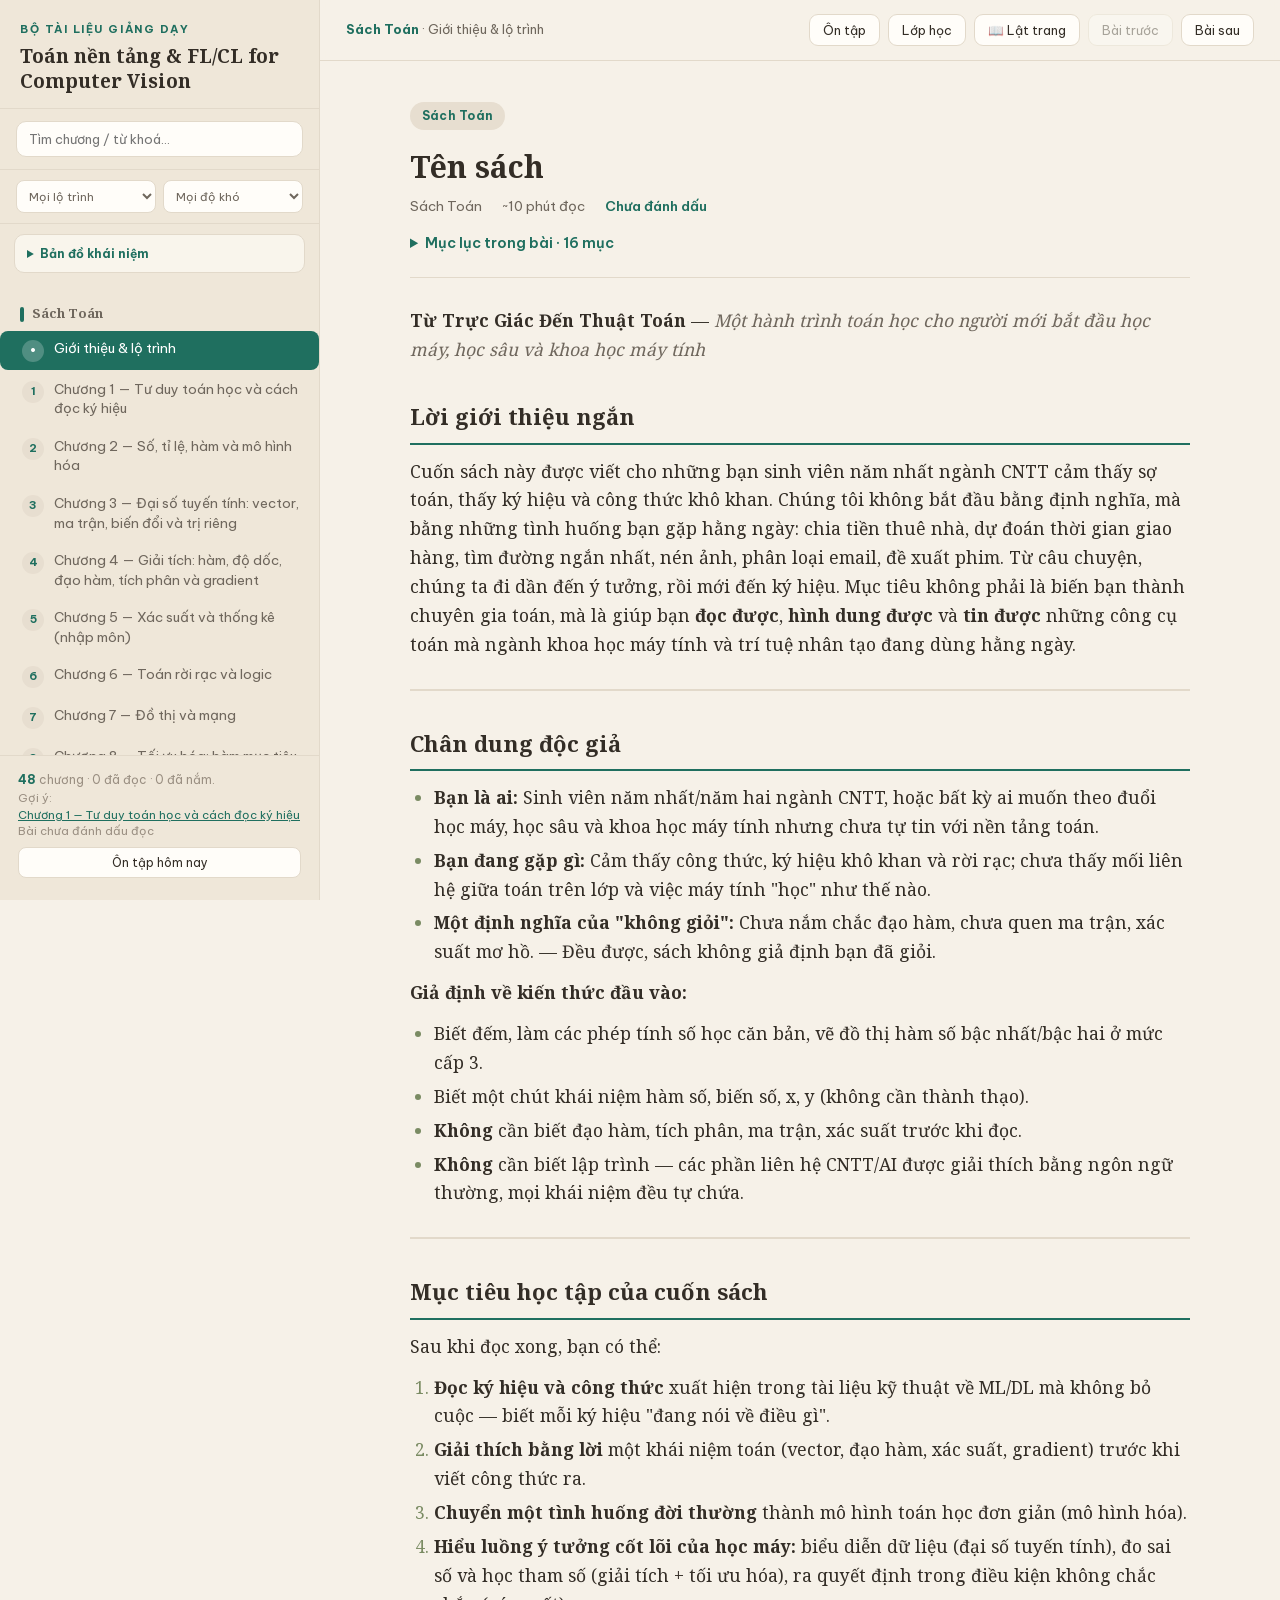
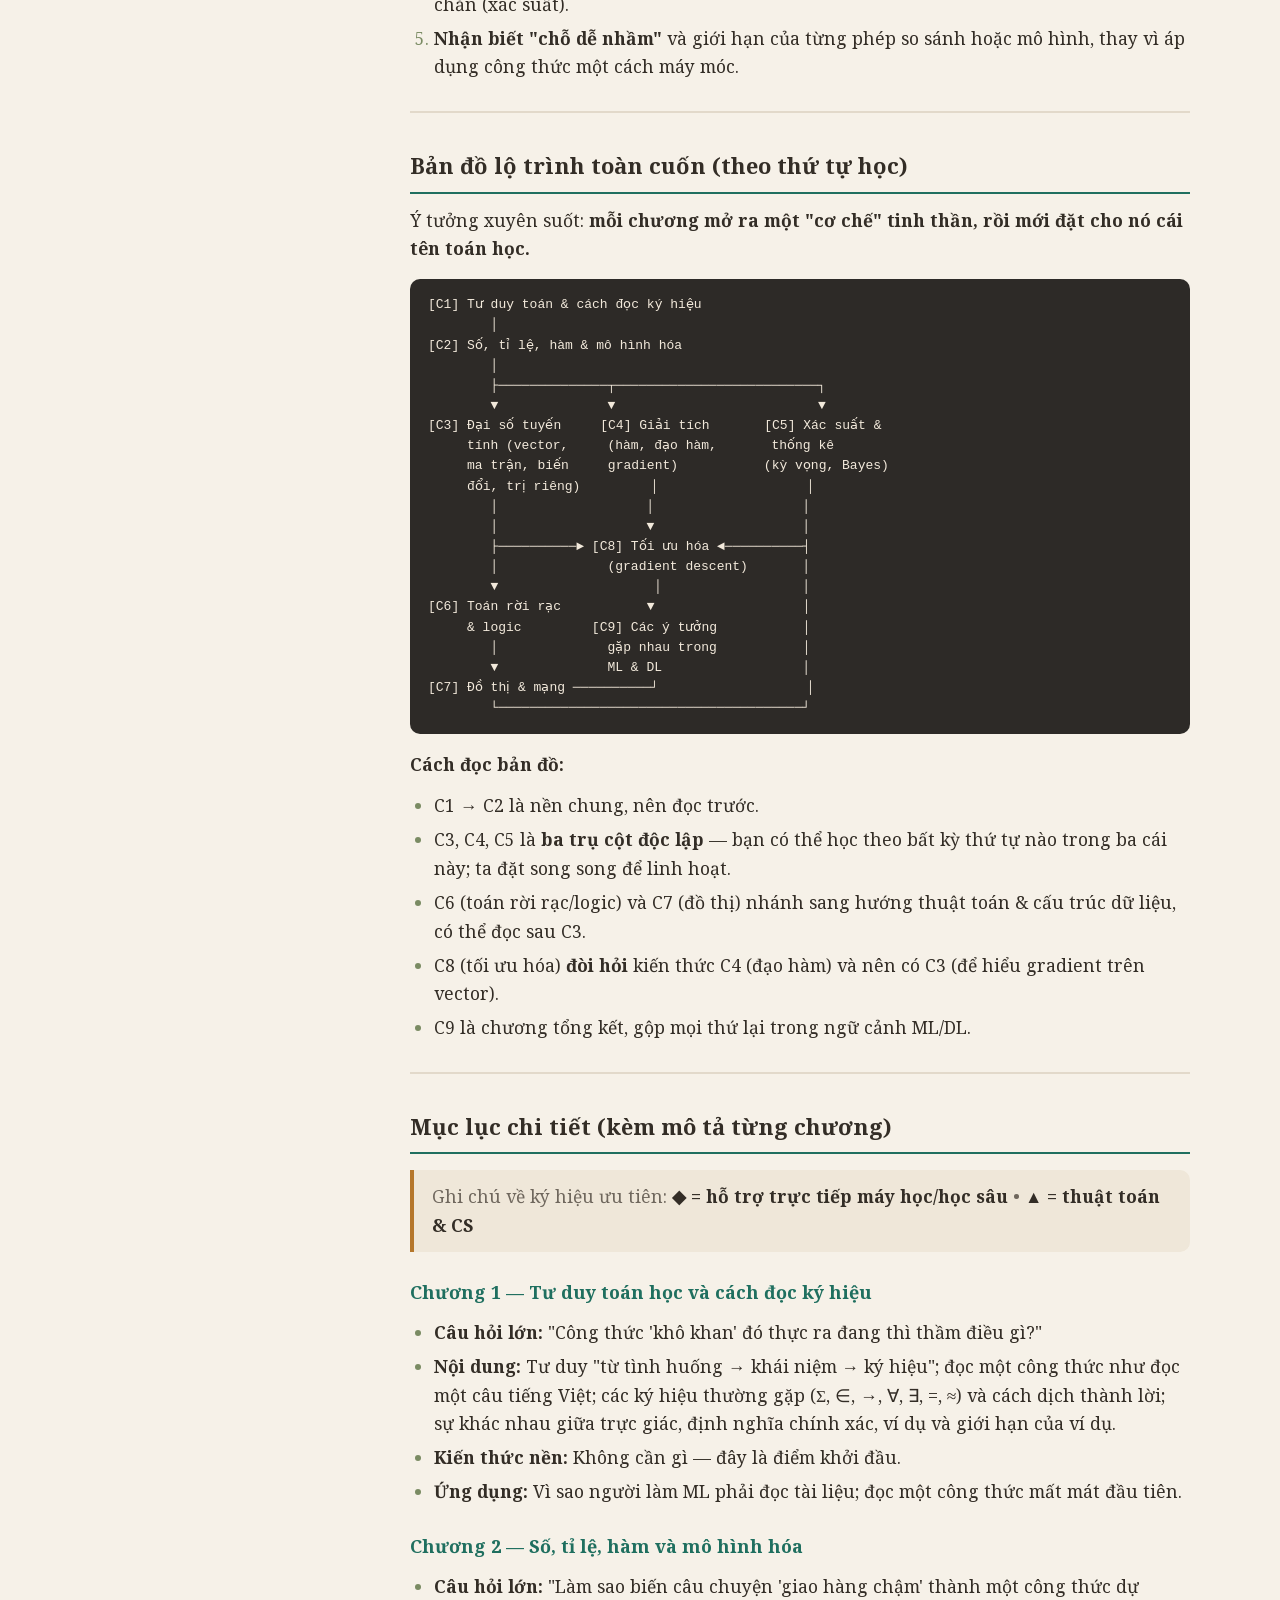
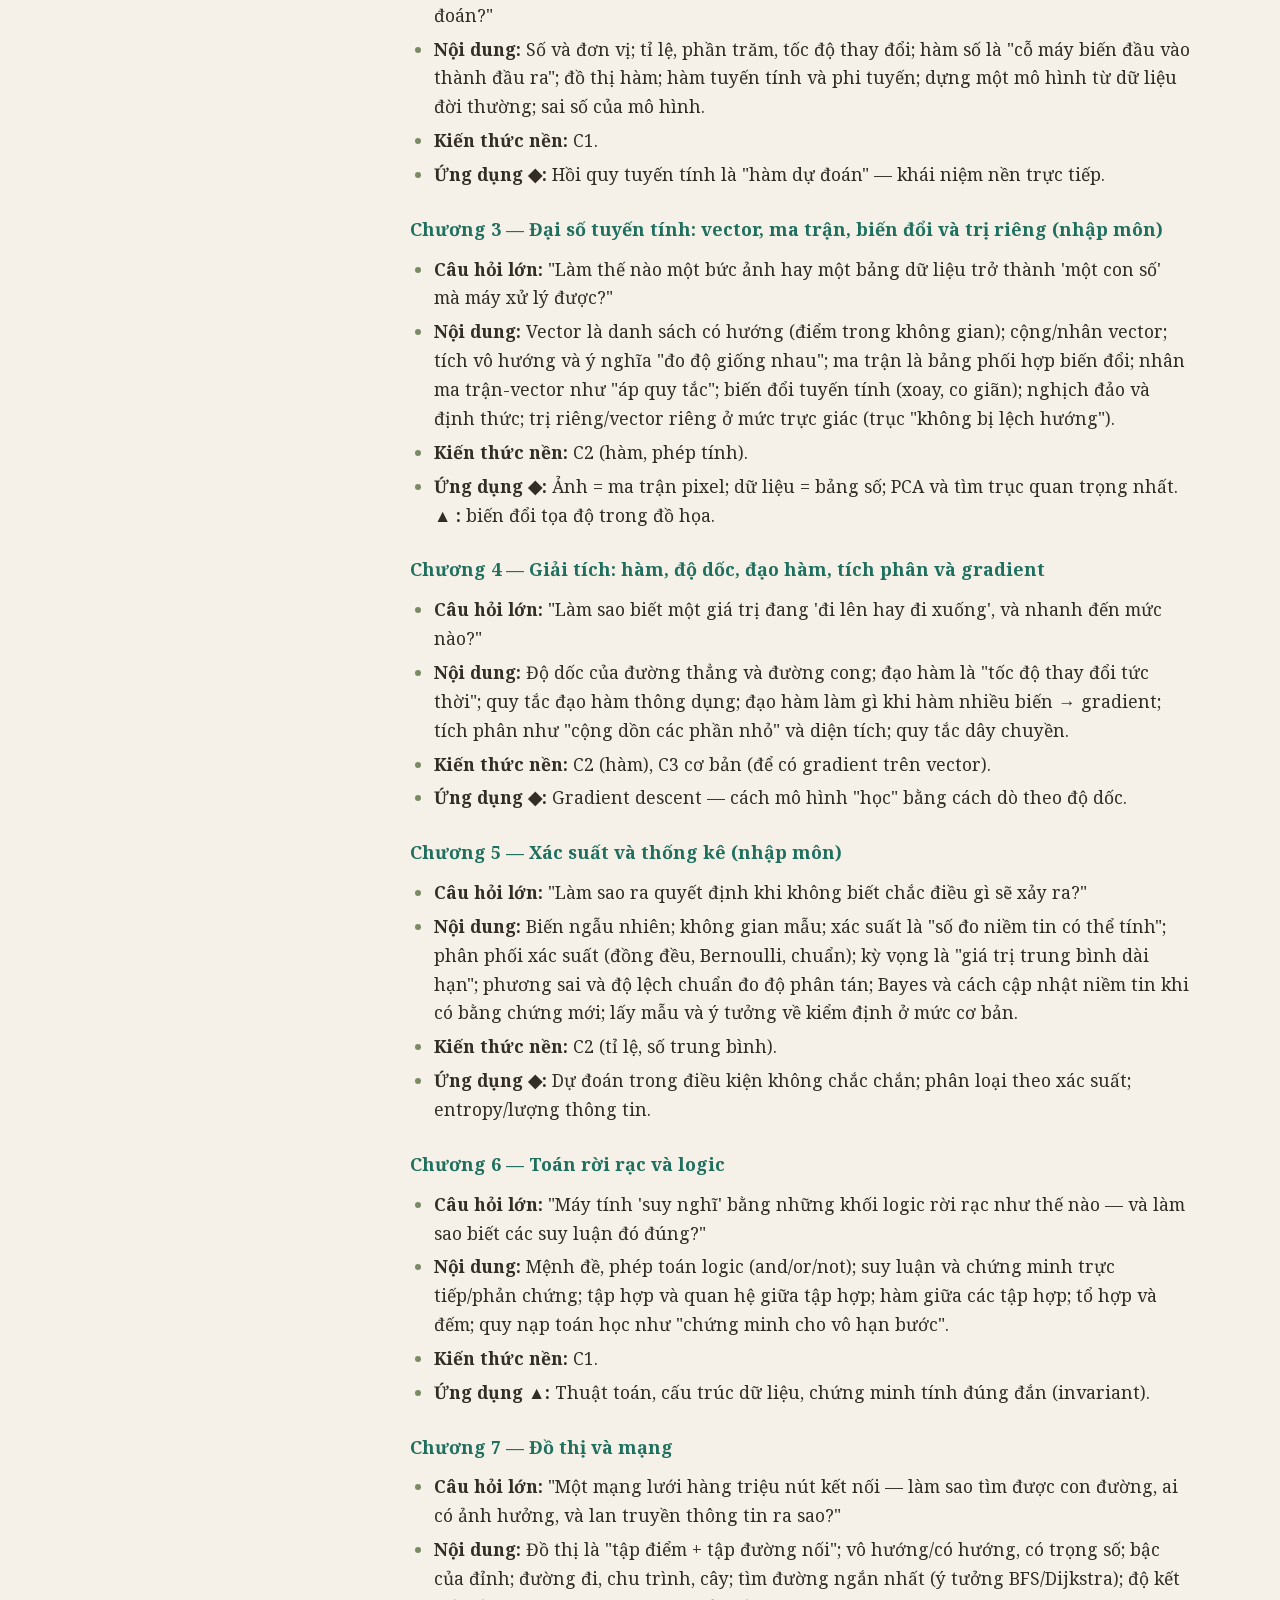
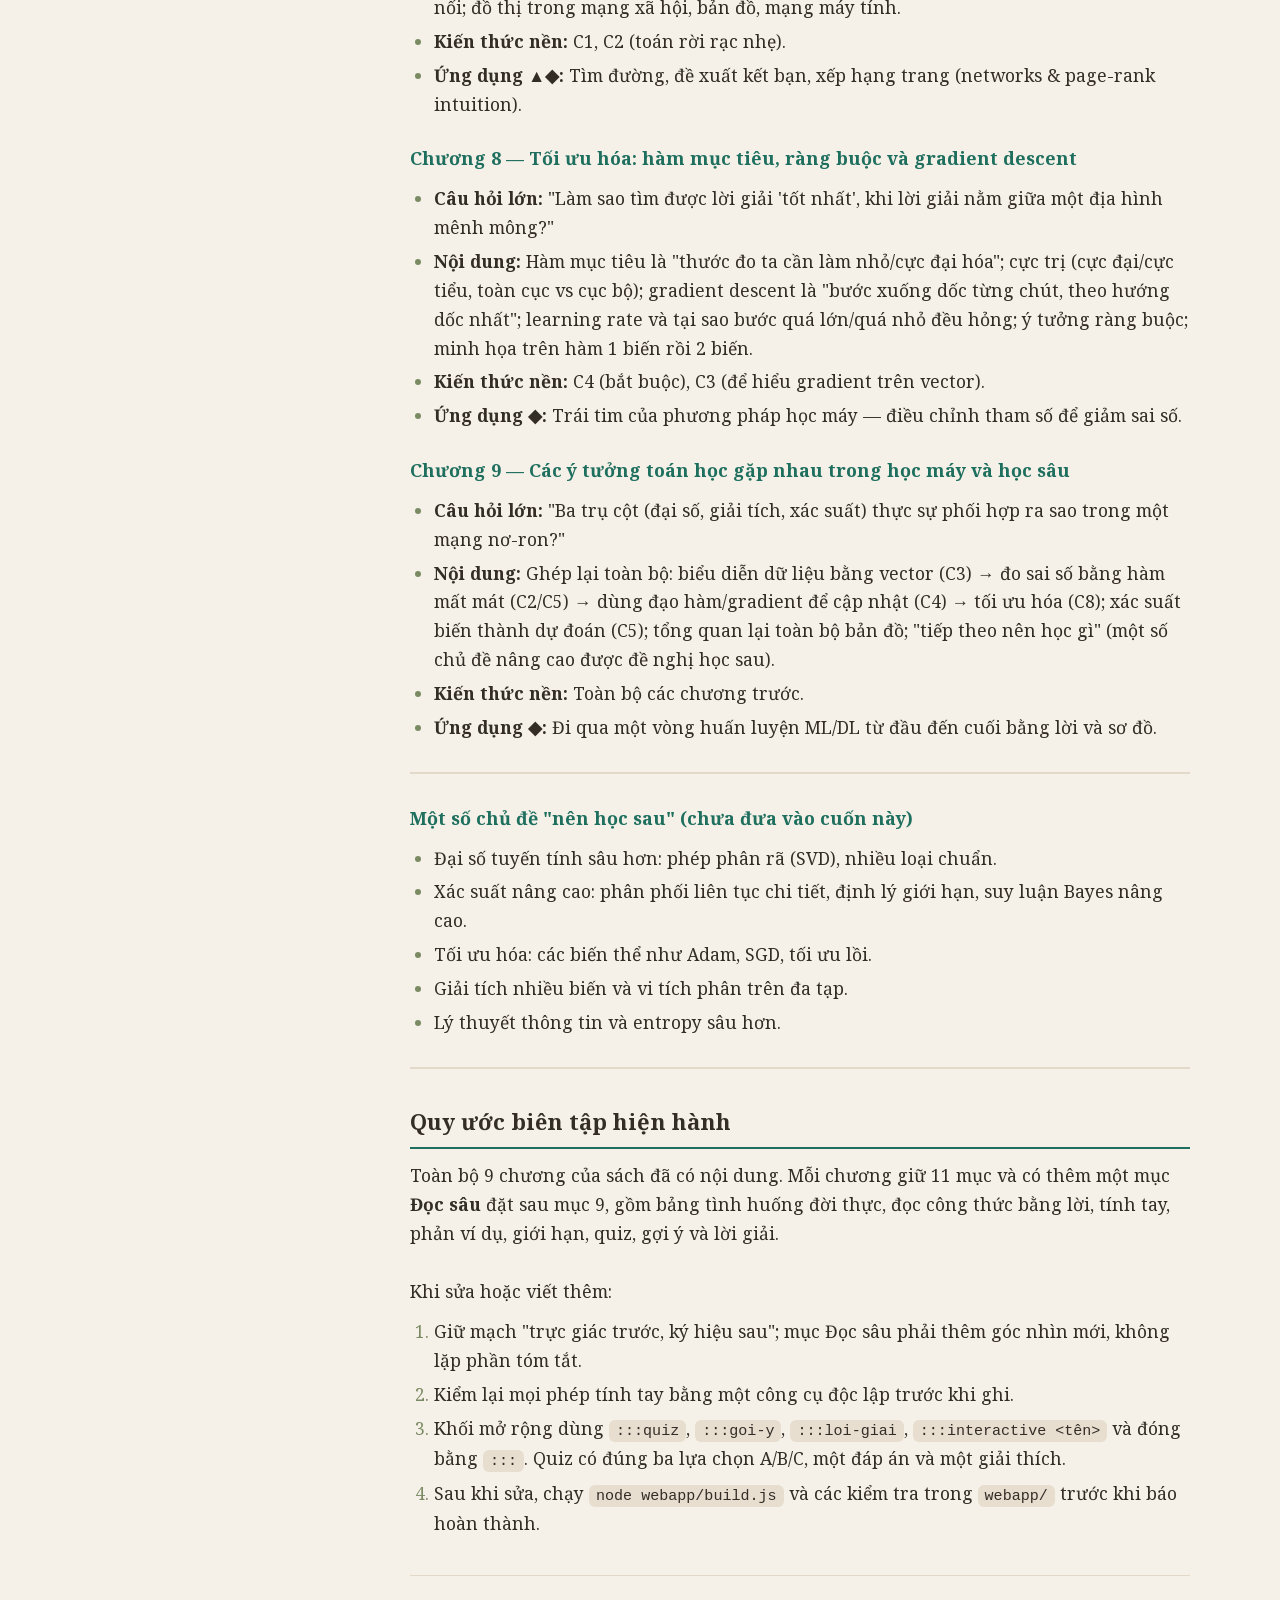
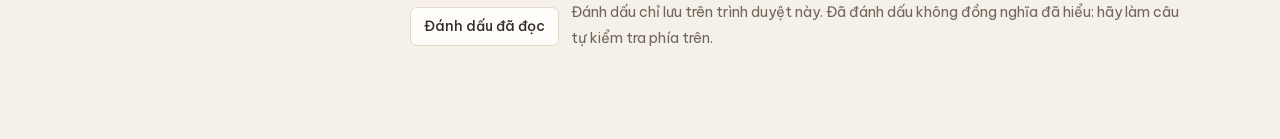
==== commit 54cbe0c5: "Self-host Vietnamese webfonts" ====
--- a/index.html
+++ b/index.html
@@ -4,10 +4,25 @@
 <meta charset="utf-8">
 <meta name="viewport" content="width=device-width, initial-scale=1.0">
 <title>Kho Tài Liệu Toán &amp; FL/CL-CV</title>
-<link rel="preconnect" href="https://fonts.googleapis.com">
-<link rel="preconnect" href="https://fonts.gstatic.com" crossorigin>
-<link href="https://fonts.googleapis.com/css2?family=Be+Vietnam+Pro:wght@400;500;600;700&family=Noto+Serif+Vietnamese:wght@400;600;700&display=swap" rel="stylesheet">
-<style>/* ================== Phong cách tối giản, ấm, responsive ================== */
+<link rel="preload" href="fonts/be-vietnam-pro-400-vietnamese.woff2" as="font" type="font/woff2" crossorigin>
+<link rel="preload" href="fonts/noto-serif-400-vietnamese.woff2" as="font" type="font/woff2" crossorigin>
+<style>/* Font tiếng Việt tự lưu, giấy phép OFL từ Google Fonts. */
+@font-face{font-family:'Be Vietnam Pro';font-style:normal;font-weight:400;font-display:swap;src:url(fonts/be-vietnam-pro-400-vietnamese.woff2) format('woff2');unicode-range:U+0102-0103, U+0110-0111, U+0128-0129, U+0168-0169, U+01A0-01A1, U+01AF-01B0, U+0300-0301, U+0303-0304, U+0308-0309, U+0323, U+0329, U+1EA0-1EF9, U+20AB;}
+@font-face{font-family:'Be Vietnam Pro';font-style:normal;font-weight:400;font-display:swap;src:url(fonts/be-vietnam-pro-400-latin.woff2) format('woff2');unicode-range:U+0000-00FF, U+0131, U+0152-0153, U+02BB-02BC, U+02C6, U+02DA, U+02DC, U+0304, U+0308, U+0329, U+2000-206F, U+20AC, U+2122, U+2191, U+2193, U+2212, U+2215, U+FEFF, U+FFFD;}
+@font-face{font-family:'Be Vietnam Pro';font-style:normal;font-weight:500;font-display:swap;src:url(fonts/be-vietnam-pro-500-vietnamese.woff2) format('woff2');unicode-range:U+0102-0103, U+0110-0111, U+0128-0129, U+0168-0169, U+01A0-01A1, U+01AF-01B0, U+0300-0301, U+0303-0304, U+0308-0309, U+0323, U+0329, U+1EA0-1EF9, U+20AB;}
+@font-face{font-family:'Be Vietnam Pro';font-style:normal;font-weight:500;font-display:swap;src:url(fonts/be-vietnam-pro-500-latin.woff2) format('woff2');unicode-range:U+0000-00FF, U+0131, U+0152-0153, U+02BB-02BC, U+02C6, U+02DA, U+02DC, U+0304, U+0308, U+0329, U+2000-206F, U+20AC, U+2122, U+2191, U+2193, U+2212, U+2215, U+FEFF, U+FFFD;}
+@font-face{font-family:'Be Vietnam Pro';font-style:normal;font-weight:600;font-display:swap;src:url(fonts/be-vietnam-pro-600-vietnamese.woff2) format('woff2');unicode-range:U+0102-0103, U+0110-0111, U+0128-0129, U+0168-0169, U+01A0-01A1, U+01AF-01B0, U+0300-0301, U+0303-0304, U+0308-0309, U+0323, U+0329, U+1EA0-1EF9, U+20AB;}
+@font-face{font-family:'Be Vietnam Pro';font-style:normal;font-weight:600;font-display:swap;src:url(fonts/be-vietnam-pro-600-latin.woff2) format('woff2');unicode-range:U+0000-00FF, U+0131, U+0152-0153, U+02BB-02BC, U+02C6, U+02DA, U+02DC, U+0304, U+0308, U+0329, U+2000-206F, U+20AC, U+2122, U+2191, U+2193, U+2212, U+2215, U+FEFF, U+FFFD;}
+@font-face{font-family:'Be Vietnam Pro';font-style:normal;font-weight:700;font-display:swap;src:url(fonts/be-vietnam-pro-700-vietnamese.woff2) format('woff2');unicode-range:U+0102-0103, U+0110-0111, U+0128-0129, U+0168-0169, U+01A0-01A1, U+01AF-01B0, U+0300-0301, U+0303-0304, U+0308-0309, U+0323, U+0329, U+1EA0-1EF9, U+20AB;}
+@font-face{font-family:'Be Vietnam Pro';font-style:normal;font-weight:700;font-display:swap;src:url(fonts/be-vietnam-pro-700-latin.woff2) format('woff2');unicode-range:U+0000-00FF, U+0131, U+0152-0153, U+02BB-02BC, U+02C6, U+02DA, U+02DC, U+0304, U+0308, U+0329, U+2000-206F, U+20AC, U+2122, U+2191, U+2193, U+2212, U+2215, U+FEFF, U+FFFD;}
+@font-face{font-family:'Noto Serif';font-style:normal;font-weight:400;font-display:swap;src:url(fonts/noto-serif-400-vietnamese.woff2) format('woff2');unicode-range:U+0102-0103, U+0110-0111, U+0128-0129, U+0168-0169, U+01A0-01A1, U+01AF-01B0, U+0300-0301, U+0303-0304, U+0308-0309, U+0323, U+0329, U+1EA0-1EF9, U+20AB;}
+@font-face{font-family:'Noto Serif';font-style:normal;font-weight:400;font-display:swap;src:url(fonts/noto-serif-400-latin.woff2) format('woff2');unicode-range:U+0000-00FF, U+0131, U+0152-0153, U+02BB-02BC, U+02C6, U+02DA, U+02DC, U+0304, U+0308, U+0329, U+2000-206F, U+20AC, U+2122, U+2191, U+2193, U+2212, U+2215, U+FEFF, U+FFFD;}
+@font-face{font-family:'Noto Serif';font-style:normal;font-weight:600;font-display:swap;src:url(fonts/noto-serif-600-vietnamese.woff2) format('woff2');unicode-range:U+0102-0103, U+0110-0111, U+0128-0129, U+0168-0169, U+01A0-01A1, U+01AF-01B0, U+0300-0301, U+0303-0304, U+0308-0309, U+0323, U+0329, U+1EA0-1EF9, U+20AB;}
+@font-face{font-family:'Noto Serif';font-style:normal;font-weight:600;font-display:swap;src:url(fonts/noto-serif-600-latin.woff2) format('woff2');unicode-range:U+0000-00FF, U+0131, U+0152-0153, U+02BB-02BC, U+02C6, U+02DA, U+02DC, U+0304, U+0308, U+0329, U+2000-206F, U+20AC, U+2122, U+2191, U+2193, U+2212, U+2215, U+FEFF, U+FFFD;}
+@font-face{font-family:'Noto Serif';font-style:normal;font-weight:700;font-display:swap;src:url(fonts/noto-serif-700-vietnamese.woff2) format('woff2');unicode-range:U+0102-0103, U+0110-0111, U+0128-0129, U+0168-0169, U+01A0-01A1, U+01AF-01B0, U+0300-0301, U+0303-0304, U+0308-0309, U+0323, U+0329, U+1EA0-1EF9, U+20AB;}
+@font-face{font-family:'Noto Serif';font-style:normal;font-weight:700;font-display:swap;src:url(fonts/noto-serif-700-latin.woff2) format('woff2');unicode-range:U+0000-00FF, U+0131, U+0152-0153, U+02BB-02BC, U+02C6, U+02DA, U+02DC, U+0304, U+0308, U+0329, U+2000-206F, U+20AC, U+2122, U+2191, U+2193, U+2212, U+2215, U+FEFF, U+FFFD;}
+
+/* ================== Phong cách tối giản, ấm, responsive ================== */
 :root{
   --bg:#f6f1e8;
   --bg-2:#efe7d9;
@@ -22,7 +37,7 @@
   --chip:#e7ded0;
   --code-bg:#2d2a27;
   --code-ink:#f2e9db;
-  --serif:"Noto Serif Vietnamese","Georgia","Times New Roman",serif;
+  --serif:"Noto Serif","Georgia","Times New Roman",serif;
   --sans:"Be Vietnam Pro",-apple-system,BlinkMacSystemFont,"Segoe UI",Roboto,Arial,sans-serif;
 }
 *{box-sizing:border-box;margin:0;padding:0}
